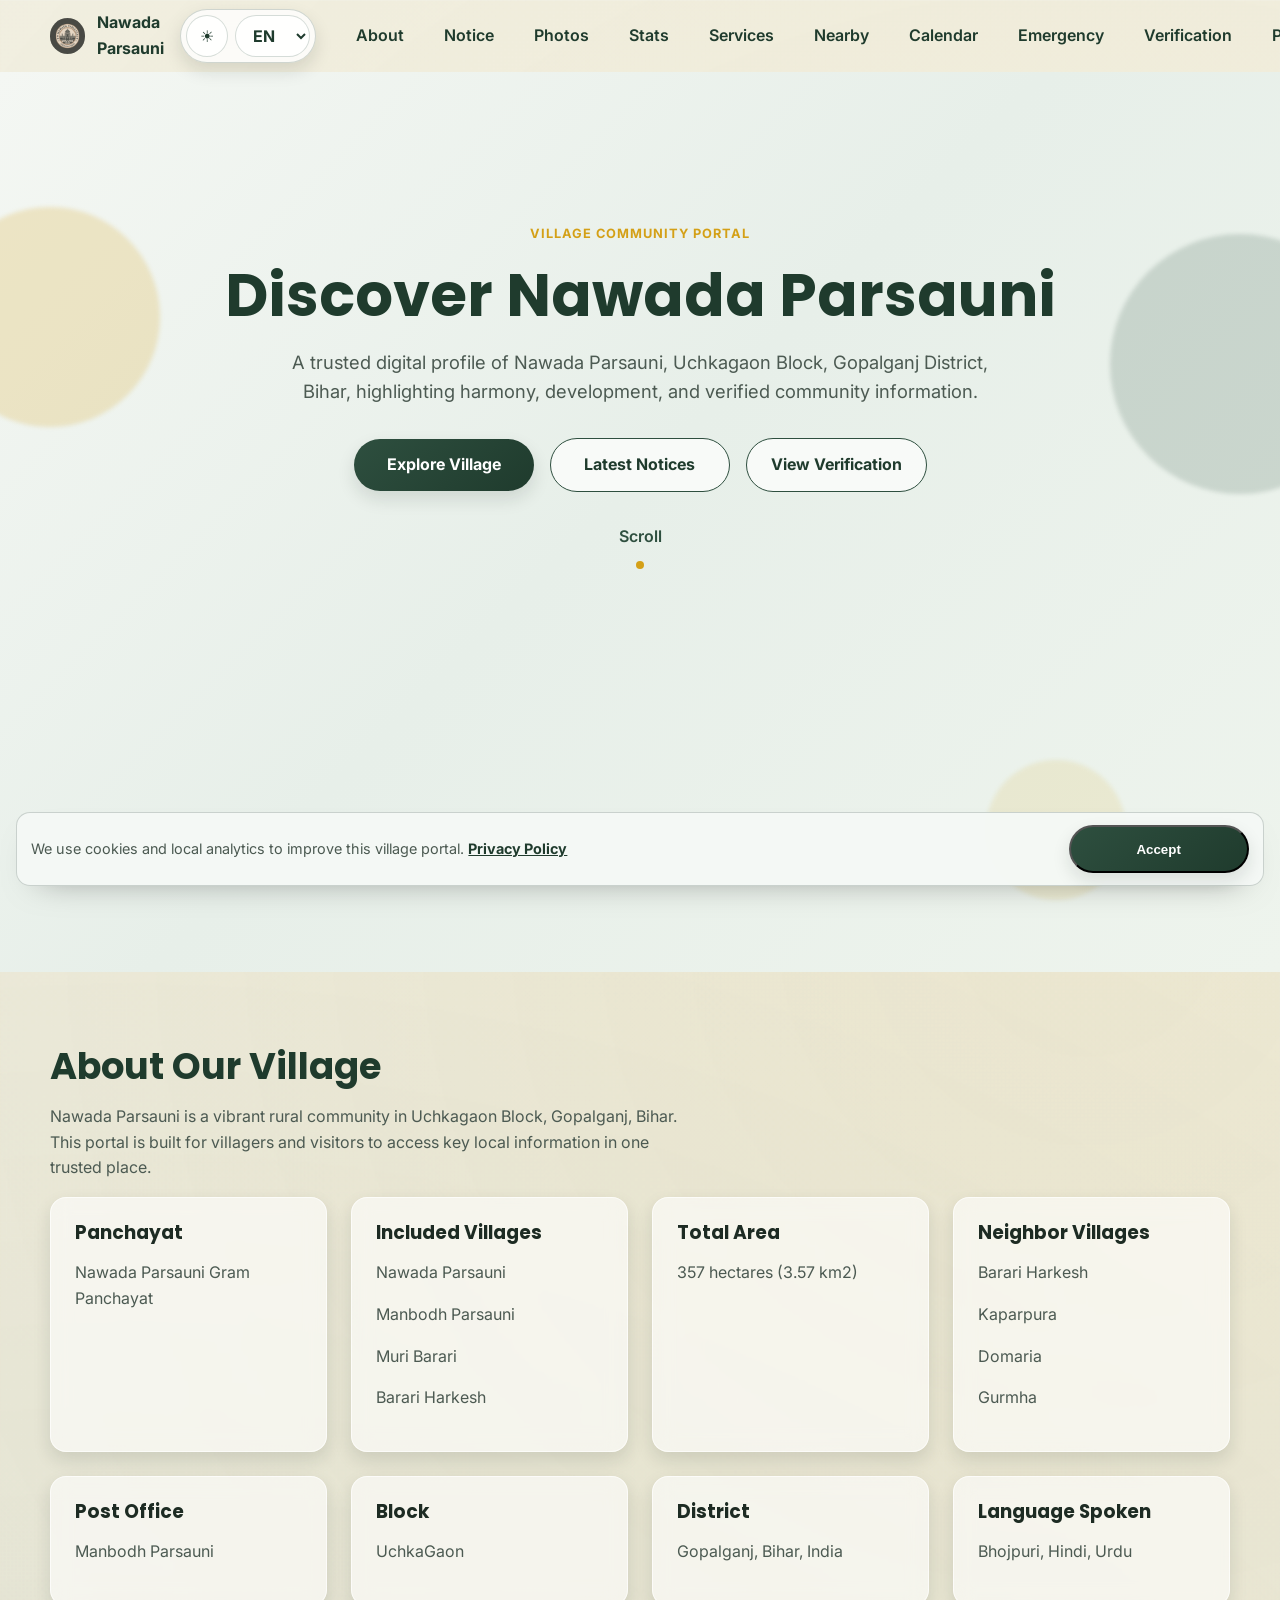
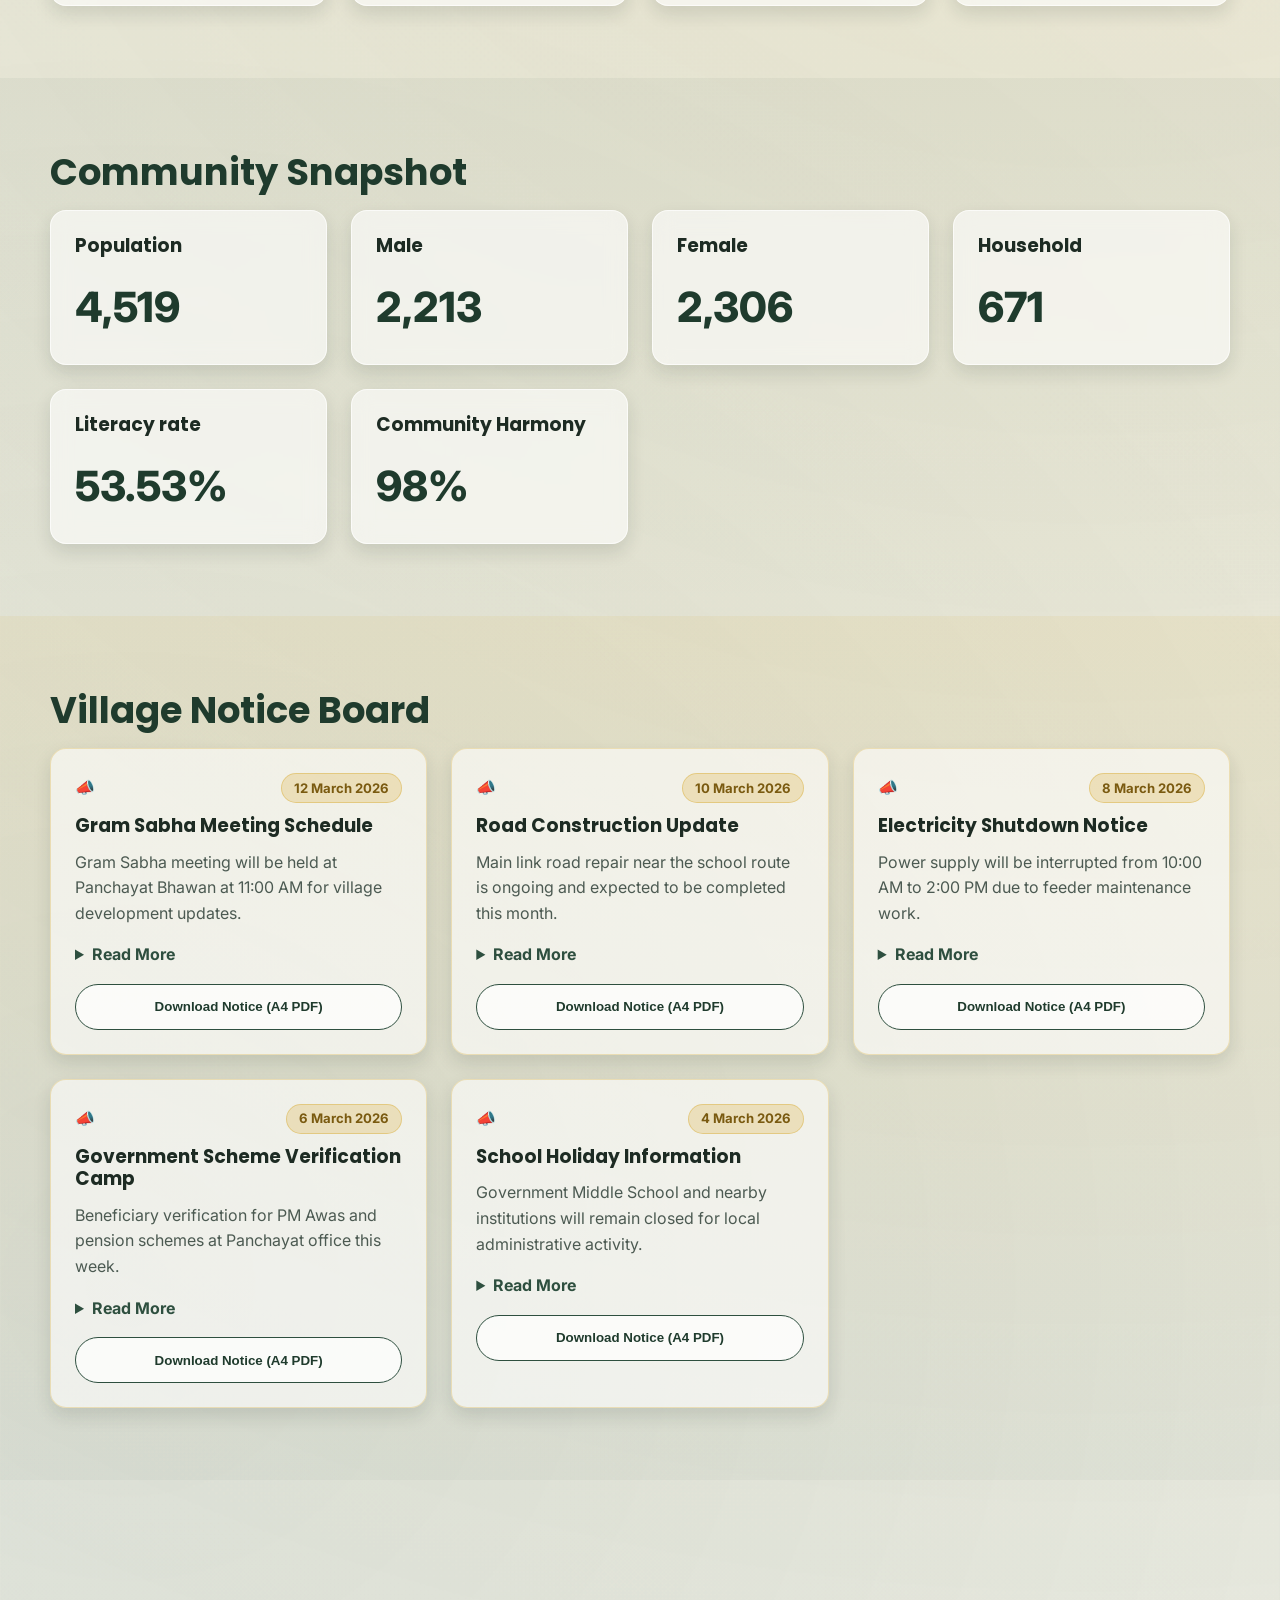
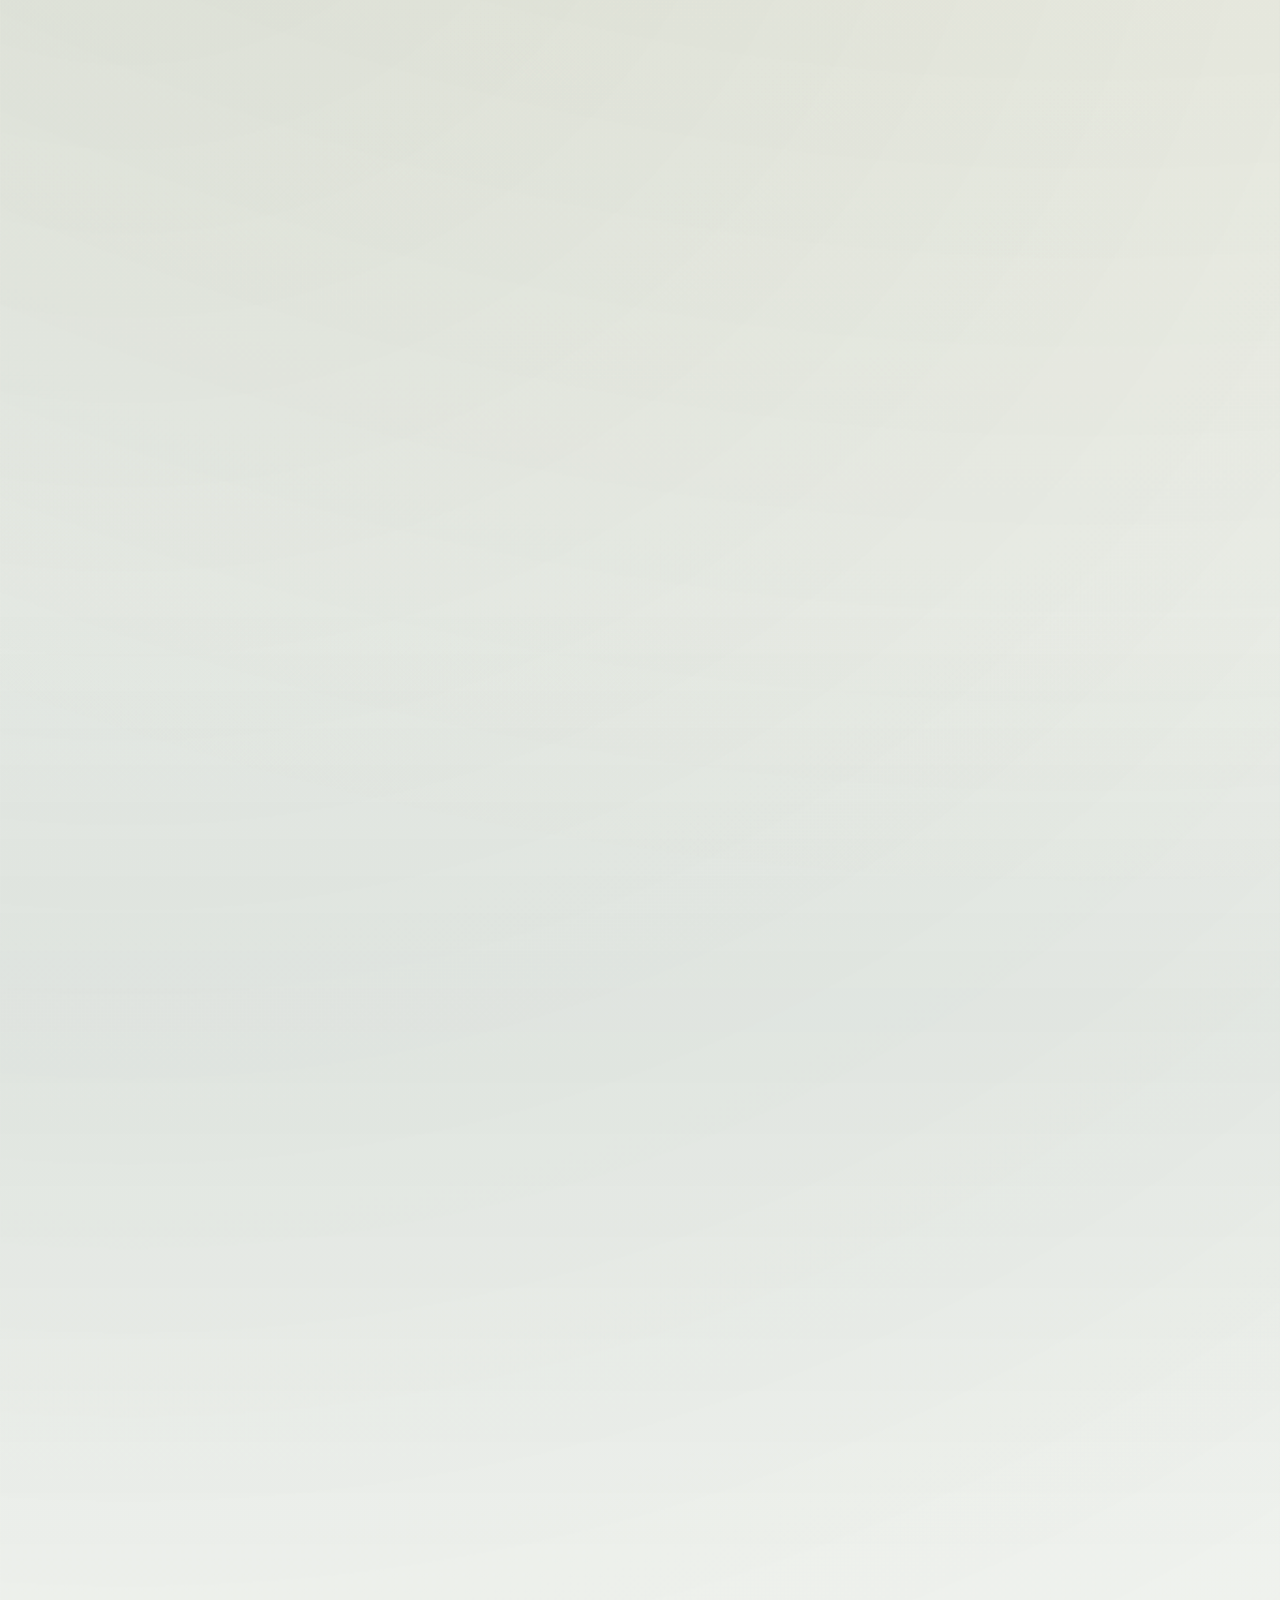
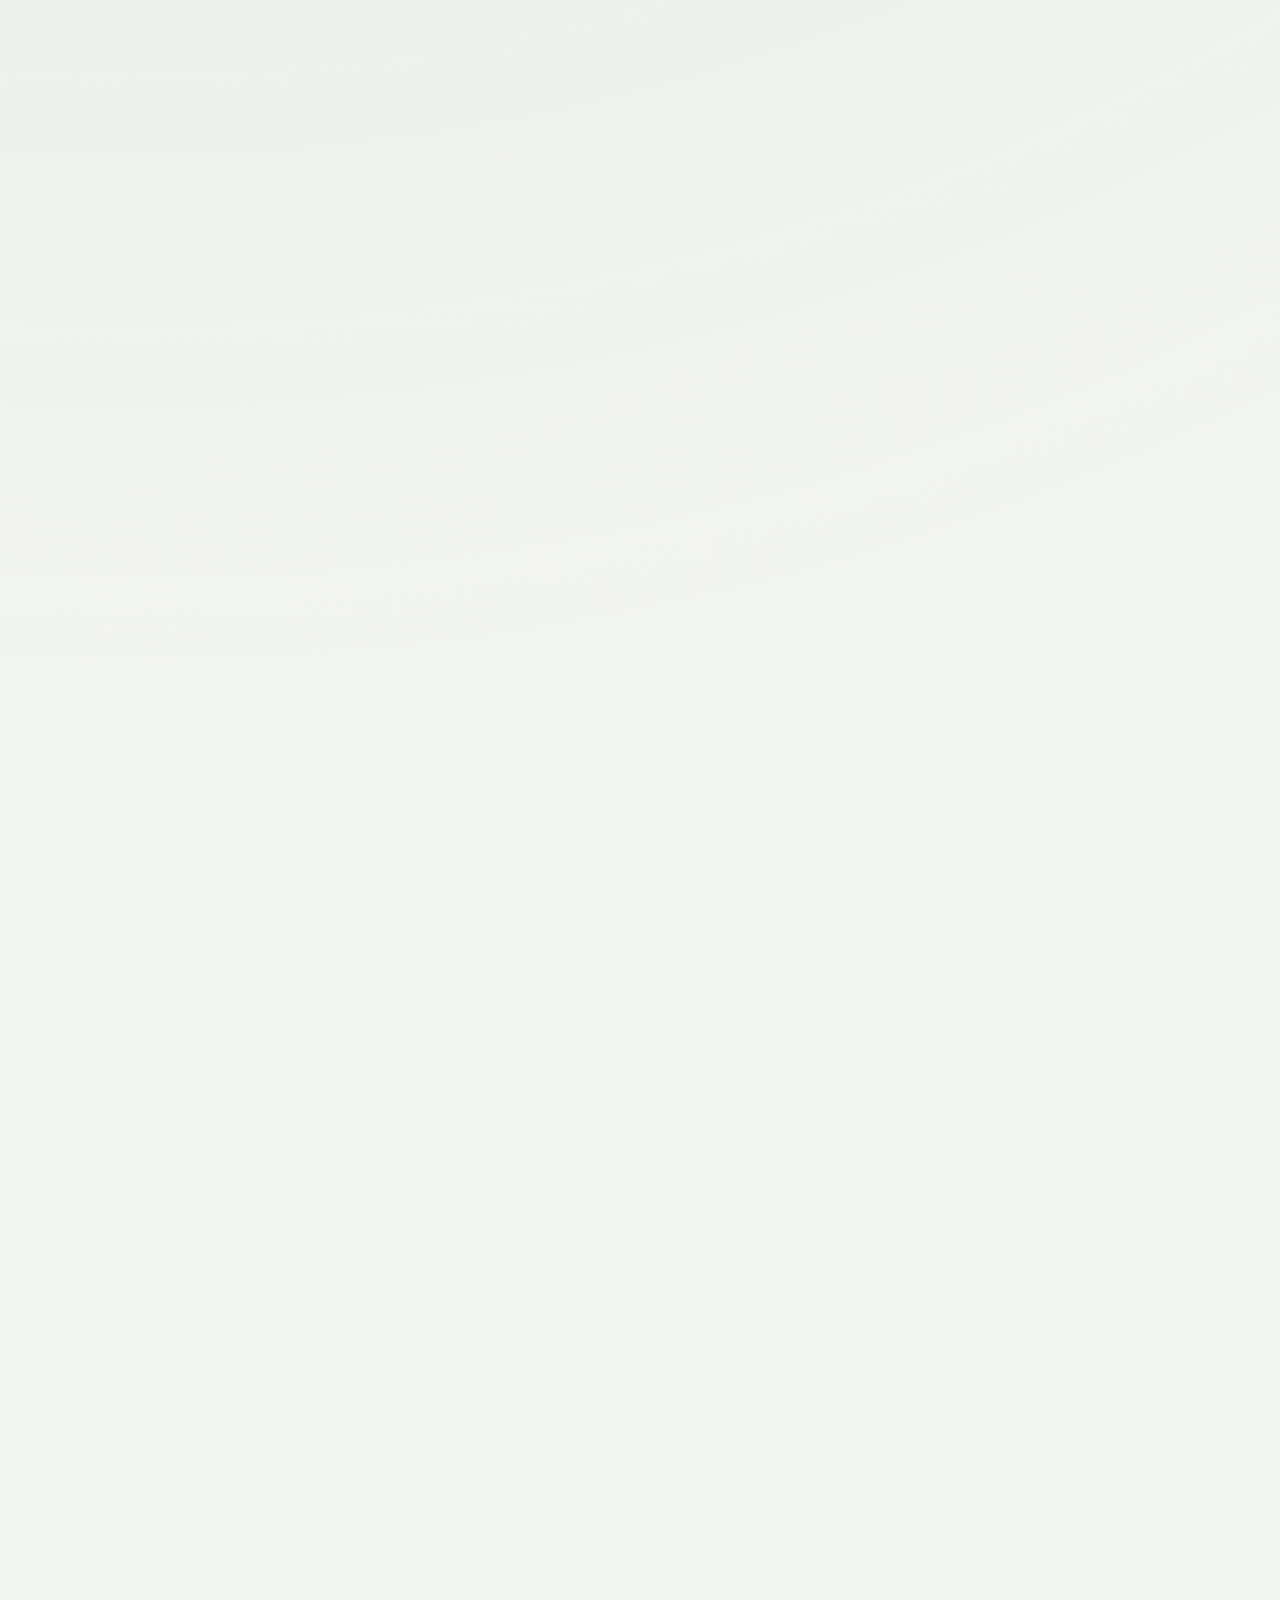
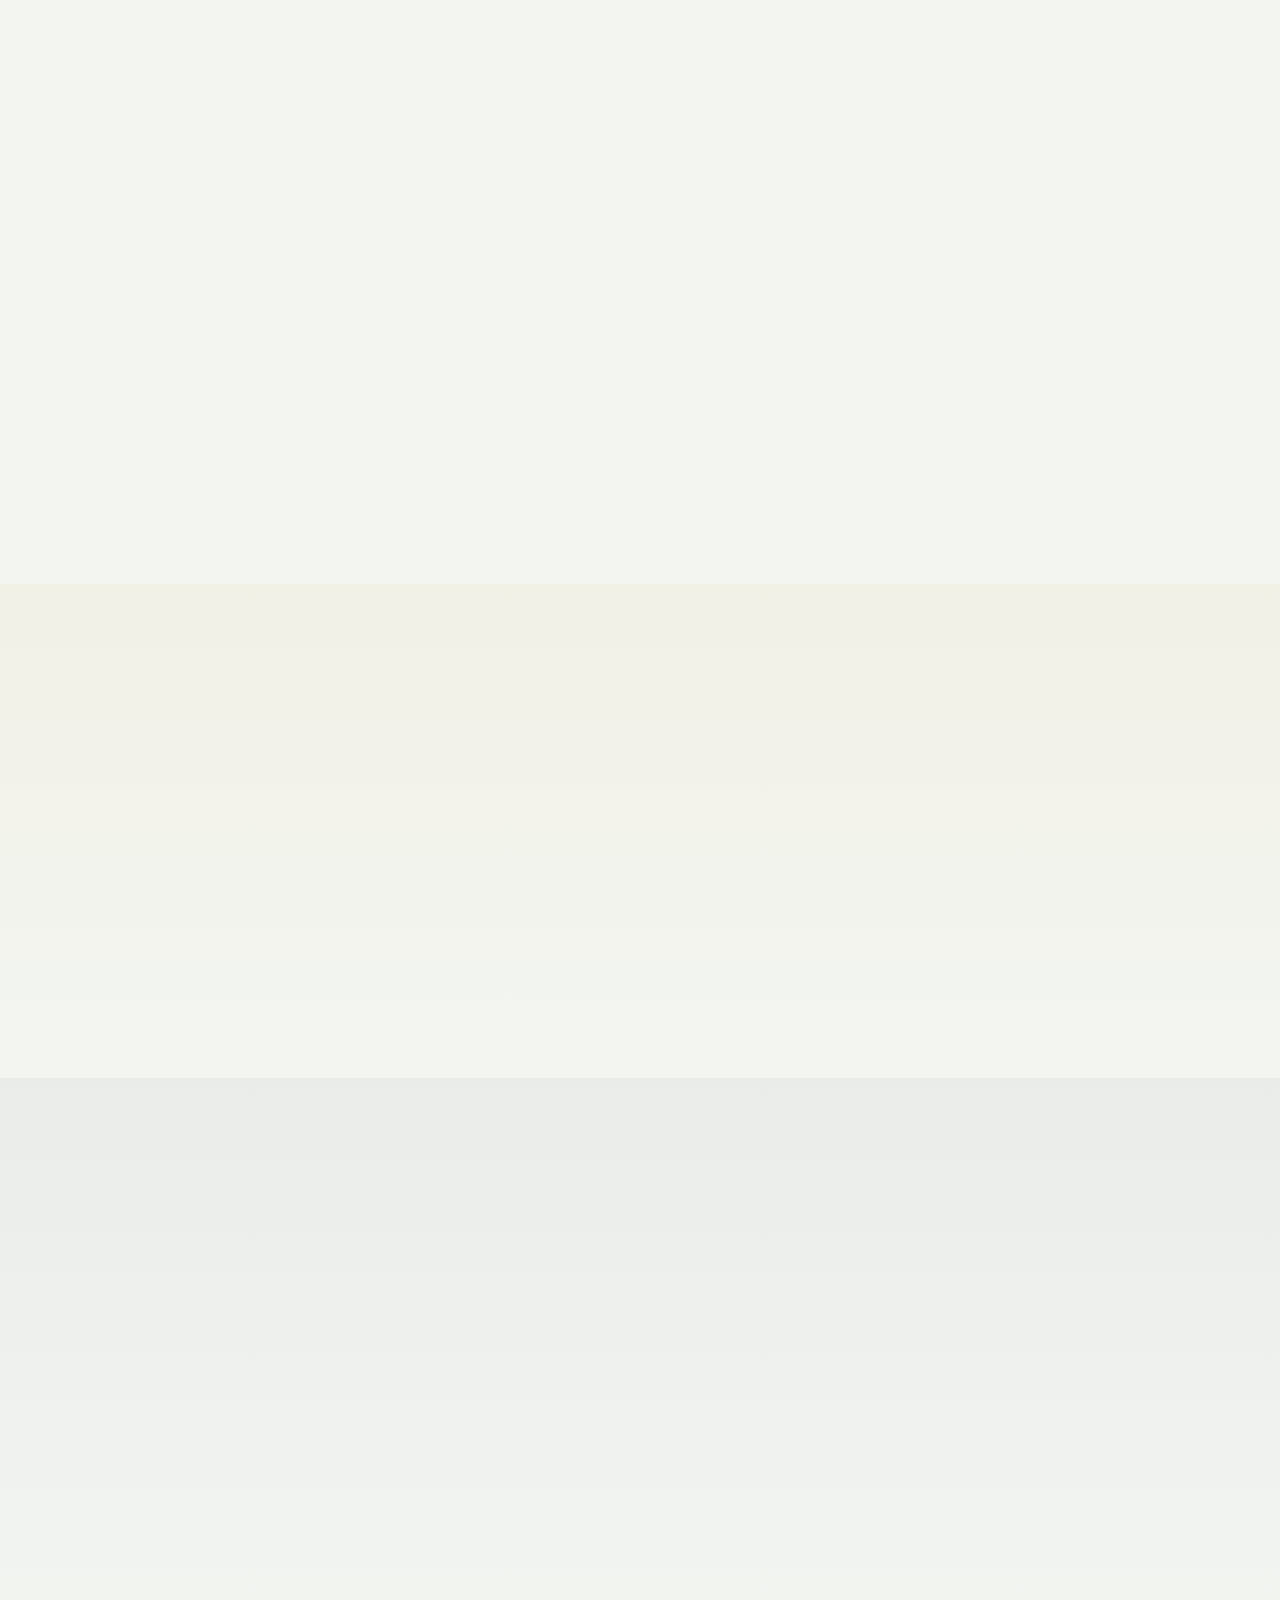
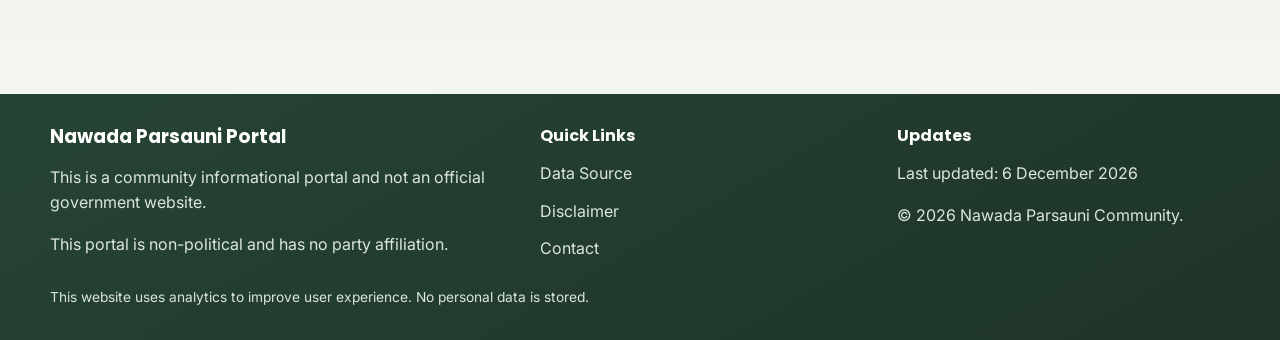
==== index.html @ 5341c187 "Updated wbsite UI and responsive design" ====
﻿<!DOCTYPE html><html lang="en"><head><meta charset="UTF-8"><meta name="viewport" content="width=device-width,initial-scale=1"><meta name="description" content="Community informational portal for Nawada Parsauni, UchkaGaon Block, Gopalganj, Bihar."><meta name="keywords" content="Nawada Parsauni village, Gram Panchayat Nawada Parsauni, UchkaGaon Gopalganj village, Bihar village portal"><meta name="author" content="Nawada Parsauni Community Portal"><meta name="theme-color" content="#1f3b2d"><meta property="og:type" content="website"><meta property="og:title" content="Nawada Parsauni Community Portal"><meta property="og:description" content="Community informational portal for Nawada Parsauni, UchkaGaon Block, Gopalganj, Bihar."><meta property="og:url" content="https://nawada-parsauni.vercel.app/index.html"><title>Nawada Parsauni Community Portal</title><link rel="manifest" href="manifest.json"><link rel="icon" type="image/png" sizes="192x192" href="icons/icon-192.png"><link rel="apple-touch-icon" href="icons/icon-192.png"><link rel="preload" as="image" href="icons/icon-192.png" fetchpriority="high"><link rel="preconnect" href="https://fonts.googleapis.com"><link rel="preconnect" href="https://fonts.gstatic.com" crossorigin><link href="https://fonts.googleapis.com/css2?family=Inter:wght@400;600;700&family=Poppins:wght@600;700&display=swap" rel="stylesheet"><link rel="stylesheet" href="style.min.css"><script type="application/ld+json">{
      "@context": "https://schema.org",
      "@type": "WebSite",
      "name": "Nawada Parsauni Community Portal",
      "url": "https://nawada-parsauni.vercel.app/"
    }</script><script type="application/ld+json">{
      "@context": "https://schema.org",
      "@type": "Organization",
      "name": "Nawada Parsauni Community Portal",
      "url": "https://nawada-parsauni.vercel.app/",
      "address": {
        "@type": "PostalAddress",
        "addressLocality": "Nawada Parsauni",
        "addressRegion": "Bihar",
        "addressCountry": "IN"
      }
    }</script><script type="application/ld+json">{
      "@context": "https://schema.org",
      "@type": "LocalBusiness",
      "name": "Nawada Parsauni Community Information Center",
      "url": "https://nawada-parsauni.vercel.app/",
      "areaServed": "Nawada Parsauni, UchkaGaon Block, Gopalganj, Bihar",
      "address": {
        "@type": "PostalAddress",
        "addressLocality": "Nawada Parsauni",
        "addressRegion": "Bihar",
        "postalCode": "841440",
        "addressCountry": "IN"
      }
    }</script><script async src="https://www.googletagmanager.com/gtag/js?id=G-DKXYLMYQXK"></script><script defer="defer" src="analytics.js"></script></head><body><a class="skip-link" href="#main-content">Skip to content</a><header class="site-header" id="top"><nav class="navbar container" aria-label="Main navigation"><a class="brand" href="#top"><img class="brand-mark" src="icons/icon-192.png" alt="Nawada Parsauni logo" width="40" height="40" decoding="async"> <span class="brand-text">Nawada Parsauni</span> </a><button class="menu-toggle" id="menuToggle" aria-expanded="false" aria-controls="mobileMenu" aria-label="Open menu"><span></span><span></span><span></span></button><ul class="nav-links desktop-nav"><li><a href="#about">About</a></li><li><a href="#notice-board">Notice</a></li><li><a href="#gallery-events">Photos</a></li><li><a href="#stats">Stats</a></li><li><a href="#services">Services</a></li><li><a href="#nearby-locations">Nearby</a></li><li><a href="#village-calendar">Calendar</a></li><li><a href="#emergency">Emergency</a></li><li><a href="#verification">Verification</a></li><li><a href="education.html">Pages</a></li></ul></nav><div class="mobile-menu" id="mobileMenu" aria-hidden="true" inert><ul class="nav-links"><li><a href="#about">About</a></li><li><a href="#notice-board">Notice Board</a></li><li><a href="#nearby-locations">Nearby Locations</a></li><li><a href="education.html">Education</a></li><li><a href="shops.html">Shops</a></li><li><a href="religious.html">Religious</a></li><li><a href="medical.html">Medical</a></li><li><a href="emergency.html">Emergency Page</a></li><li><a href="gallery.html">Gallery</a></li><li><a href="contact.html">Contact</a></li><li><a href="#verification">Verification</a></li></ul></div></header><main id="main-content"><section class="hero"><div class="hero-bg-shape shape-1" aria-hidden="true"></div><div class="hero-bg-shape shape-2" aria-hidden="true"></div><div class="hero-bg-shape shape-3" aria-hidden="true"></div><div class="container hero-content"><p class="eyebrow">Village Community Portal</p><h1>Discover Nawada Parsauni</h1><p class="subtitle">A trusted digital profile of Nawada Parsauni, Uchkagaon Block, Gopalganj District, Bihar, highlighting harmony, development, and verified community information.</p><div class="hero-cta"><a class="btn btn-primary" href="#about">Explore Village</a> <a class="btn btn-outline" href="#notice-board">Latest Notices</a> <a class="btn btn-outline" href="#verification">View Verification</a></div><a class="scroll-indicator" href="contact.html" aria-label="Scroll down"><span>Scroll</span> <span class="dot"></span></a></div></section><section class="section reveal" id="about"><div class="container"><h2>About Our Village</h2><p class="section-intro">Nawada Parsauni is a vibrant rural community in Uchkagaon Block, Gopalganj, Bihar. This portal is built for villagers and visitors to access key local information in one trusted place.</p><div class="info-grid"><article class="glass-card"><h3>Panchayat</h3><p>Nawada Parsauni Gram Panchayat</p></article><article class="glass-card"><h3>Included Villages</h3><p>Nawada Parsauni</p><p>Manbodh Parsauni</p><p>Muri Barari</p><p>Barari Harkesh</p></article><article class="glass-card"><h3>Total Area</h3><p>357 hectares (3.57 km2)</p></article><article class="glass-card"><h3>Neighbor Villages</h3><p>Barari Harkesh</p><p>Kaparpura</p><p>Domaria</p><p>Gurmha</p></article><article class="glass-card"><h3>Post Office</h3><p>Manbodh Parsauni</p></article><article class="glass-card"><h3>Block</h3><p>UchkaGaon</p></article><article class="glass-card"><h3>District</h3><p>Gopalganj, Bihar, India</p></article><article class="glass-card"><h3>Language Spoken</h3><p>Bhojpuri, Hindi, Urdu</p></article></div></div></section><section class="section stats-section reveal" id="stats"><div class="container"><h2>Community Snapshot</h2><div class="stats-grid"><article class="stat-card glass-card"><h3>Population</h3><p class="counter" data-target="4519">0</p></article><article class="stat-card glass-card"><h3>Male</h3><p class="counter" data-target="2213">0</p></article><article class="stat-card glass-card"><h3>Female</h3><p class="counter" data-target="2306">0</p></article><article class="stat-card glass-card"><h3>Household</h3><p class="counter" data-target="671">0</p></article><article class="stat-card glass-card"><h3>Literacy rate</h3><p class="counter" data-target="53.53" data-unit="percent">0</p></article><article class="stat-card glass-card"><h3>Community Harmony</h3><p class="counter" data-target="98" data-unit="percent">0</p></article></div></div></section><section class="section notice-section reveal" id="notice-board"><div class="container"><h2>Village Notice Board</h2><div class="notice-grid"><article class="notice-card"><div class="notice-head"><span class="notice-icon" aria-hidden="true">&#128227;</span> <span class="notice-date">12 March 2026</span></div><h3>Gram Sabha Meeting Schedule</h3><p>Gram Sabha meeting will be held at Panchayat Bhawan at 11:00 AM for village development updates.</p><details><summary>Read More</summary><p>All ward members and residents are requested to attend with local issues and suggestions.</p></details><button class="btn btn-outline notice-download-btn" type="button">Download Notice (A4 PDF)</button></article><article class="notice-card"><div class="notice-head"><span class="notice-icon" aria-hidden="true">&#128227;</span> <span class="notice-date">10 March 2026</span></div><h3>Road Construction Update</h3><p>Main link road repair near the school route is ongoing and expected to be completed this month.</p><details><summary>Read More</summary><p>Please use alternate lanes from 9:00 AM to 4:00 PM during construction hours.</p></details><button class="btn btn-outline notice-download-btn" type="button">Download Notice (A4 PDF)</button></article><article class="notice-card"><div class="notice-head"><span class="notice-icon" aria-hidden="true">&#128227;</span> <span class="notice-date">8 March 2026</span></div><h3>Electricity Shutdown Notice</h3><p>Power supply will be interrupted from 10:00 AM to 2:00 PM due to feeder maintenance work.</p><details><summary>Read More</summary><p>Maintenance will improve evening voltage stability in Nawada Parsauni local lines.</p></details><button class="btn btn-outline notice-download-btn" type="button">Download Notice (A4 PDF)</button></article><article class="notice-card"><div class="notice-head"><span class="notice-icon" aria-hidden="true">&#128227;</span> <span class="notice-date">6 March 2026</span></div><h3>Government Scheme Verification Camp</h3><p>Beneficiary verification for PM Awas and pension schemes at Panchayat office this week.</p><details><summary>Read More</summary><p>Bring Aadhaar card, passbook, and registered mobile number for document confirmation.</p></details><button class="btn btn-outline notice-download-btn" type="button">Download Notice (A4 PDF)</button></article><article class="notice-card"><div class="notice-head"><span class="notice-icon" aria-hidden="true">&#128227;</span> <span class="notice-date">4 March 2026</span></div><h3>School Holiday Information</h3><p>Government Middle School and nearby institutions will remain closed for local administrative activity.</p><details><summary>Read More</summary><p>Regular classes will resume from the next working day as per school notice.</p></details><button class="btn btn-outline notice-download-btn" type="button">Download Notice (A4 PDF)</button></article></div></div></section><section class="section reveal" id="gallery-events"><div class="container"><div class="section-head"><div><h2>Gallery &amp; Events</h2><p class="section-intro">Explore moments and activities from Nawada Parsauni</p></div><div class="filter-group" role="tablist" aria-label="Gallery filters"><button class="filter-btn active" type="button" data-filter="all" role="tab" aria-selected="true">All</button> <button class="filter-btn" type="button" data-filter="events" role="tab" aria-selected="false">Events</button> <button class="filter-btn" type="button" data-filter="mosque" role="tab" aria-selected="false">Mosque</button> <button class="filter-btn" type="button" data-filter="school" role="tab" aria-selected="false">School</button> <button class="filter-btn" type="button" data-filter="festival" role="tab" aria-selected="false">Festivals</button> <button class="filter-btn" type="button" data-filter="development" role="tab" aria-selected="false">Development</button></div></div><div class="gallery-grid" id="galleryGrid"><figure class="gallery-item reveal" data-category="events"><img src="https://images.unsplash.com/photo-1469474968028-56623f02e42e?auto=format&fit=crop&w=1200&q=70" alt="Nawada Parsauni village community event" loading="lazy" decoding="async" width="1200" height="800"><figcaption><span>Community Gathering</span> <small>Village events</small></figcaption></figure><figure class="gallery-item reveal" data-category="mosque"><img src="https://images.unsplash.com/photo-1489515217757-5fd1be406fef?auto=format&fit=crop&w=1200&q=70" alt="Nawada Parsauni mosque and madrasa view" loading="lazy" decoding="async" width="1200" height="800"><figcaption><span>Mosque &amp; Madrasa</span> <small>Religious place</small></figcaption></figure><figure class="gallery-item reveal" data-category="school"><img src="https://images.unsplash.com/photo-1523580846011-d3a5bc25702b?auto=format&fit=crop&w=1200&q=70" alt="Nawada Parsauni school activity session" loading="lazy" decoding="async" width="1200" height="800"><figcaption><span>School Activities</span> <small>Learning moments</small></figcaption></figure><figure class="gallery-item reveal" data-category="festival"><img src="https://images.unsplash.com/photo-1500530855697-b586d89ba3ee?auto=format&fit=crop&w=1200&q=70" alt="Nawada Parsauni festival celebration" loading="lazy" decoding="async" width="1200" height="800"><figcaption><span>Festival Night</span> <small>Local celebrations</small></figcaption></figure><figure class="gallery-item reveal" data-category="development"><img src="https://images.unsplash.com/photo-1500534314209-a25ddb2bd429?auto=format&fit=crop&w=1200&q=70" alt="Nawada Parsauni development works" loading="lazy" decoding="async" width="1200" height="800"><figcaption><span>Development Works</span> <small>Infrastructure</small></figcaption></figure><figure class="gallery-item reveal" data-category="events"><img src="https://images.unsplash.com/photo-1492684223066-81342ee5ff30?auto=format&fit=crop&w=1200&q=70" alt="Nawada Parsauni village event evening" loading="lazy" decoding="async" width="1200" height="800"><figcaption><span>Evening Program</span> <small>Community moments</small></figcaption></figure><figure class="gallery-item reveal" data-category="school"><img src="https://images.unsplash.com/photo-1503676260728-1c00da094a0b?auto=format&fit=crop&w=1200&q=70" alt="Nawada Parsauni school classroom activity" loading="lazy" decoding="async" width="1200" height="800"><figcaption><span>Classroom Activity</span> <small>Student engagement</small></figcaption></figure><figure class="gallery-item reveal" data-category="festival"><img src="https://images.unsplash.com/photo-1504196606672-aef5c9cefc92?auto=format&fit=crop&w=1200&q=70" alt="Nawada Parsauni community festival gathering" loading="lazy" decoding="async" width="1200" height="800"><figcaption><span>Festival Gathering</span> <small>Village harmony</small></figcaption></figure></div></div></section><section class="section reveal" id="services"><div class="container"><h2>Core Services Directory</h2><p class="section-intro">Village: Nawada Parsauni | Block: UchkaGaon | District: Gopalganj | State: Bihar</p><div class="service-detail-grid service-overview-grid"><article class="glass-card service-detail-card searchable-card" data-name="Education Services" data-category="Education" data-keywords="school education students government private madrasa coaching"><img class="card-image" src="https://images.unsplash.com/photo-1588072432836-e10032774350?auto=format&fit=crop&w=900&q=60" alt="School campus" loading="lazy" decoding="async" width="1600" height="1000"><div class="card-content"><h3>Education</h3><p><span class="type-badge badge-govt">Government</span> <span class="type-badge badge-private">Private</span></p><p>Schools with foundational learning support and local enrollment access.</p><p><span class="meta-icon">&#128205;</span> Nawada Parsauni School Zone, UchkaGaon, Gopalganj, Bihar</p><p><span class="meta-icon">&#9742;</span> <a href="tel:+919912345601">+91 99123 45601</a></p><a class="btn btn-primary map-btn" href="https://www.google.com/maps/search/?api=1&query=Nawada+Parsauni+School+UchkaGaon+Gopalganj+Bihar" target="_blank" rel="noopener noreferrer">&#128506; View on Map</a> <a class="btn btn-outline map-btn" href="education.html">Open Education Page</a></div></article><article class="glass-card service-detail-card searchable-card" data-name="Religious Places" data-category="Religion" data-keywords="religious temple mosque masjid mandir harmony"><img class="card-image" src="image/jama masjid.webp" alt="Religious place" loading="lazy" decoding="async" width="1600" height="1000"><div class="card-content"><h3>Religious Places</h3><p><span class="type-badge badge-religious">Temple</span> <span class="type-badge badge-religious">Mosque</span></p><p>Community places representing shared faith, social harmony, and festivals.</p><p><span class="meta-icon">&#128205;</span> Religious Cluster, Nawada Parsauni, Gopalganj, Bihar</p><a class="btn btn-primary map-btn" href="https://www.google.com/maps/search/?api=1&query=Temple+Mosque+Nawada+Parsauni+Gopalganj+Bihar" target="_blank" rel="noopener noreferrer">&#128506; View on Map</a> <a class="btn btn-outline map-btn" href="religious.html">Open Religious Page</a></div></article><article class="glass-card service-detail-card searchable-card" data-name="Medical Services" data-category="Medical" data-keywords="medical clinic hospital doctor pharmacy health"><img class="card-image" src="https://images.unsplash.com/photo-1516549655169-df83a0774514?auto=format&fit=crop&w=900&q=60" alt="Health center" loading="lazy" decoding="async" width="1600" height="1000"><div class="card-content"><h3>Medical Services</h3><p><span class="type-badge badge-govt">Govt Health Center</span> <span class="type-badge badge-private">Clinic</span></p><p>Primary care, private clinic support, and medicine access for families.</p><p><span class="meta-icon">&#128205;</span> Health Service Corridor, Nawada Parsauni, Gopalganj, Bihar</p><p><span class="meta-icon">&#9742;</span> <a href="tel:108">108</a> Ambulance</p><a class="btn btn-primary map-btn" href="https://www.google.com/maps/search/?api=1&query=Health+Center+Nawada+Parsauni+Gopalganj+Bihar" target="_blank" rel="noopener noreferrer">&#128506; View on Map</a> <a class="btn btn-outline map-btn" href="medical.html">Open Medical Page</a></div></article><article class="glass-card service-detail-card searchable-card" data-name="Shops and Local Business" data-category="Shops" data-keywords="shop market kirana mobile repair hardware business"><img class="card-image" src="https://images.unsplash.com/photo-1542838132-92c53300491e?auto=format&fit=crop&w=900&q=60" alt="Local grocery store" loading="lazy" decoding="async" width="1600" height="1000"><div class="card-content"><h3>Shops & Local Business</h3><p><span class="type-badge badge-private">Grocery</span> <span class="type-badge badge-private">Hardware</span> <span class="type-badge badge-private">Mobile Repair</span></p><p>Daily essentials and local commerce supporting the village economy.</p><p><span class="meta-icon">&#128205;</span> Main Bazaar, Nawada Parsauni, UchkaGaon, Gopalganj, Bihar</p><p><span class="meta-icon">&#9742;</span> <a href="tel:+919955500881">+91 99555 00881</a></p><a class="btn btn-primary map-btn" href="https://www.google.com/maps/search/?api=1&query=Main+Bazaar+Nawada+Parsauni+Gopalganj+Bihar" target="_blank" rel="noopener noreferrer">&#128506; View on Map</a> <a class="btn btn-outline map-btn" href="shops.html">Open Shops Page</a></div></article><article class="glass-card service-detail-card searchable-card" data-name="Emergency Services" data-category="Emergency" data-keywords="emergency police ambulance fire helpline"><img class="card-image" src="https://images.unsplash.com/photo-1523966211575-eb4a01e7dd51?auto=format&fit=crop&w=900&q=60" alt="Emergency response light" loading="lazy" decoding="async" width="1600" height="1000"><div class="card-content"><h3>Emergency</h3><p><span class="type-badge badge-emergency">Police 112</span> <span class="type-badge badge-emergency">Ambulance 108</span> <span class="type-badge badge-emergency">Fire 101</span></p><p>Emergency and voter assistance support for immediate use.</p><p><span class="meta-icon">&#128205;</span> UchkaGaon Response Network, Gopalganj, Bihar</p><p><span class="meta-icon">&#9742;</span> <a href="tel:112">112</a> | <a href="tel:108">108</a> | <a href="tel:101">101</a> | <a href="tel:1950">1950</a></p><a class="btn btn-primary map-btn" href="https://www.google.com/maps/search/?api=1&query=UchkaGaon+Police+Station+Gopalganj+Bihar" target="_blank" rel="noopener noreferrer">&#128506; View on Map</a> <a class="btn btn-outline map-btn" href="emergency.html">Open Emergency Page</a></div></article></div></div></section><section class="section emergency reveal" id="emergency"><div class="container"><h2>Emergency Assistance</h2><div class="split-grid"><article class="glass-card searchable-card" data-name="Emergency Numbers" data-category="Emergency" data-keywords="police 112 ambulance 108 fire 101 emergency"><h3>Emergency Numbers</h3><ul class="clean-list"><li><strong>Police:</strong> 112</li><li><strong>Ambulance:</strong> 108</li><li><strong>Fire:</strong> 101</li></ul></article><article class="glass-card searchable-card" data-name="Election Assistance BLO" data-category="People" data-keywords="blo voter election assistance mukhiya panchayat"><h3>Need Election Assistance?</h3><p>Election-related support has been moved to the dedicated emergency page. Open it to view BLO details and voter helpline information.</p><a class="btn btn-outline" href="emergency.html">Open Emergency Page</a><p class="disclaimer-note">This section provides voter assistance information only. For official updates, refer to the Election Commission of India.</p></article></div></div></section><section class="section reveal" id="nearby-locations"><div class="container"><h2>Nearby Important Locations</h2><p class="section-intro">Key nearby institutions for public safety, healthcare, banking, and transport support for Nawada Parsauni residents.</p><div class="nearby-grid"><article class="glass-card nearby-card nearby-police"><span class="location-icon" aria-hidden="true">&#128737;</span><p><span class="type-badge location-badge badge-police">Police</span></p><h3>UchkaGaon Police Station</h3><p>Primary law and order support point for the block and nearby villages.</p><p><strong>Distance:</strong> Approx. 8 km from Nawada Parsauni</p><p><strong>Address:</strong> UchkaGaon Block, Gopalganj, Bihar</p><p><strong>Phone:</strong> <a href="tel:112">112</a></p><a class="btn btn-primary map-btn" href="https://maps.app.goo.gl/5VSV6y5fv3zF4pDs9" target="_blank" rel="noopener noreferrer">&#128506; View on Google Maps</a></article><article class="glass-card nearby-card nearby-hospital"><span class="location-icon" aria-hidden="true">&#127973;</span><p><span class="type-badge location-badge badge-hospital">Hospital</span></p><h3>Sadar Hospital, Gopalganj</h3><p>Major government referral hospital with emergency and general treatment facilities.</p><p><strong>Distance:</strong> Approx. 15 km from Nawada Parsauni</p><p><strong>Address:</strong> Hospital Road, Gopalganj, Bihar</p><p><strong>Phone:</strong> <a href="tel:108">108</a></p><a class="btn btn-primary map-btn" href="https://maps.app.goo.gl/9pMzehejzcAu9wQHA" target="_blank" rel="noopener noreferrer">&#128506; View on Google Maps</a></article><article class="glass-card nearby-card nearby-bank"><span class="location-icon" aria-hidden="true">&#127974;</span><p><span class="type-badge location-badge badge-bank">Bank</span></p><h3>State Bank of India, Thawe</h3><p>Nearest major bank branch for savings accounts, withdrawals, and government scheme transactions.</p><p><strong>Distance:</strong> Approx. 8 km from Nawada Parsauni</p><p><strong>Address:</strong> Rasool Market, Thawe, Gopalganj, Bihar</p><p><strong>Phone:</strong> <a href="tel:+916152220000">+91 6152 220000</a></p><a class="btn btn-primary map-btn" href="https://maps.app.goo.gl/eHBuEkBNmTpfsxtX6" target="_blank" rel="noopener noreferrer">&#128506; View on Google Maps</a></article><article class="glass-card nearby-card nearby-railway"><span class="location-icon" aria-hidden="true">&#128646;</span><p><span class="type-badge location-badge badge-railway">Railway</span></p><h3>Thawe Junction Railway Station</h3><p>Nearest key railway station for regional rail travel and inter-district connectivity.</p><p><strong>Distance:</strong> Approx. 8 km from Nawada Parsauni</p><p><strong>Address:</strong> Station Road, Thawe, Gopalganj, Bihar</p><p><strong>Phone:</strong> <a href="tel:139">139</a></p><a class="btn btn-primary map-btn" href="https://maps.app.goo.gl/eEzEpmE7ye6Bjutz6" target="_blank" rel="noopener noreferrer">&#128506; View on Google Maps</a></article></div></div></section><section class="section reveal village-calendar" id="village-calendar"><div class="container"><h2>Village Event Calendar</h2><p class="section-intro">Monthly public event list for community coordination. This section can be manually updated anytime.</p><p class="calendar-month">August 2026</p><div class="calendar-list"><article class="glass-card event-card"><div class="event-date-badge">05 Aug 2026</div><div class="event-content"><p><span class="type-badge event-badge event-gramsabha">Gram Sabha</span></p><h3>Gram Sabha Meeting</h3><p>Village development discussion and ward-level issue review with community participation.</p><p><strong>Location:</strong> Panchayat Bhawan, Nawada Parsauni</p></div></article><article class="glass-card event-card"><div class="event-date-badge">15 Aug 2026</div><div class="event-content"><p><span class="type-badge event-badge event-festival">Festival</span></p><h3>Independence Day Celebration</h3><p>Flag hoisting, cultural program, and village youth participation activities.</p><p><strong>Location:</strong> Government Middle School Grounds</p></div></article><article class="glass-card event-card"><div class="event-date-badge">20 Aug 2026</div><div class="event-content"><p><span class="type-badge event-badge event-school">School</span></p><h3>School Annual Function</h3><p>Student performances, awards, and parent-teacher community engagement.</p><p><strong>Location:</strong> Nawada Parsauni Govt Middle School</p></div></article><article class="glass-card event-card"><div class="event-date-badge">24 Aug 2026</div><div class="event-content"><p><span class="type-badge event-badge event-health">Health Camp</span></p><h3>Vaccination Camp</h3><p>Routine immunization and health awareness camp for children and senior citizens.</p><p><strong>Location:</strong> Anganwadi Center, Nawada Parsauni</p></div></article><article class="glass-card event-card"><div class="event-date-badge">29 Aug 2026</div><div class="event-content"><p><span class="type-badge event-badge event-festival">Festival</span></p><h3>Religious Festival Gathering</h3><p>Community prayer and peace-focused social gathering with local coordination support.</p><p><strong>Location:</strong> Community Religious Grounds</p></div></article></div></div></section><section class="section reveal" id="map"><div class="container"><h2>Village Location Map</h2><p class="section-intro">Find Nawada Parsauni, UchkaGaon Block, Gopalganj District, Bihar on the map.</p><article class="glass-card map-card"><button class="map-preview" type="button" data-map-src="https://www.google.com/maps?q=Nawada%20Parsauni%2C%20Gopalganj%2C%20Bihar&output=embed" aria-label="Load interactive map of Nawada Parsauni"><span class="map-preview-icon" aria-hidden="true">&#128506;</span> <span class="map-preview-title">Load Interactive Map</span> <span class="map-preview-subtitle">Tap to view Nawada Parsauni on Google Maps</span></button><noscript><iframe title="Map of Nawada Parsauni, Gopalganj, Bihar" class="map-frame" loading="lazy" referrerpolicy="no-referrer-when-downgrade" width="600" height="450" src="https://www.google.com/maps?q=Nawada%20Parsauni%2C%20Gopalganj%2C%20Bihar&output=embed"></iframe></noscript></article></div></section><section class="section verification reveal" id="verification"><div class="container"><h2>Panchayat Verification</h2><article class="verification-card glass-card searchable-card" data-name="Panchayat Verification Mukhiya Sarpanch" data-category="People" data-keywords="mukhiya sarpanch ward members panchayat verification"><p class="badge">Verified by Gram Panchayat</p><div class="verification-grid"><div><p><strong>Mukhiya Name:</strong> To be updated by Panchayat</p><p><strong>Village Identity:</strong> Nawada Parsauni, Post Manbodh Parsauni, Block Uchkagaon, District Gopalganj, Bihar</p></div><div class="seal-area"><div class="seal-card"><div class="seal-card-head"><span class="seal-title">Digital Signature</span> <span class="seal-subtitle">Issued by Gram Panchayat Office</span></div><div class="seal-body signature-body"><span class="signature-name">Digitally Signed</span> <span class="signature-meta">Nawada Parsauni Panchayat</span> <span class="signature-id">Signature ID: NP-2026-03</span></div></div><div class="seal-card"><div class="seal-card-head"><span class="seal-title">Panchayat Seal</span> <span class="seal-subtitle">Official Gram Panchayat Mark</span></div><div class="seal-body stamp-body"><span class="seal-stamp">NP</span> <span class="signature-meta">Gram Panchayat Nawada Parsauni</span></div></div><div class="seal-card qr-card"><div class="seal-card-head"><span class="seal-title">QR Verification</span> <span class="seal-subtitle">Scan or click to verify</span></div><a class="qr-link" href="QR%20N.P.pdf" target="_blank" rel="noopener noreferrer" aria-label="Open verification PDF in a new tab"><img class="qr-image" src="image/QR.webp" alt="Verification QR code" width="140" height="140" loading="lazy" decoding="async"></a><p class="qr-caption">Verified document link</p></div></div></div></article></div></section><section class="section reveal" id="ads"><div class="container"><h2>Village Community Ads</h2><p class="section-intro">Promote your school, shop, coaching center, service, or community announcement here.</p><article class="glass-card map-card ad-showcase-card"><div class="ad-showcase-media"><img class="ad-showcase-image" src="image/ads.webp" width="700" height="500" alt="Promotional ad banner" loading="lazy" decoding="async"></div><div class="ad-showcase-content"><p class="ad-showcase-label">Promotion Space</p><h3>Show your message to the Nawada Parsauni community</h3><p>This space can be used for school admissions, local shop offers, coaching updates, health camp notices, seasonal sales, and community announcements.</p><p>Send your banner image, title, and short details to publish your promotion here.</p><a class="ad-showcase-email" href="mailto:infonawadaparsauni@gmail.com">infonawadaparsauni@gmail.com</a></div></article></div></section><section class="section reveal feedback-section" id="feedback"><div class="container"><div class="feedback-card"><div class="feedback-icon" aria-hidden="true">&#11088;</div><div class="feedback-content"><h2>Feedback &amp; Suggestions</h2><p>We value your opinion</p></div><div class="star-row" role="group" aria-label="Rate this village portal"><button class="star-btn" type="button" data-value="1" aria-label="1 star">&#9733;</button> <button class="star-btn" type="button" data-value="2" aria-label="2 stars">&#9733;</button> <button class="star-btn" type="button" data-value="3" aria-label="3 stars">&#9733;</button> <button class="star-btn" type="button" data-value="4" aria-label="4 stars">&#9733;</button> <button class="star-btn" type="button" data-value="5" aria-label="5 stars">&#9733;</button></div><p class="rating-thanks" id="ratingThanks" role="status" aria-live="polite"></p></div></div></section><section class="section reveal testimonials-section" id="testimonials"><div class="container"><div class="section-head center"><div><h2>What People Say</h2><p class="section-intro">Voices of residents from Nawada Parsauni</p></div></div><div class="testimonials-grid"><article class="testimonial-card"><div class="testimonial-head"><div class="testimonial-avatar" aria-hidden="true">&#128100;</div><div><h3>Ramesh Kumar</h3><div class="testimonial-rating" aria-hidden="true">&#9733;&#9733;&#9733;&#9733;&#9733;</div></div></div><p>"This portal makes it easy to find official updates and local services in one place."</p></article><article class="testimonial-card"><div class="testimonial-head"><div class="testimonial-avatar" aria-hidden="true">&#128100;</div><div><h3>Shabnam Bano</h3><div class="testimonial-rating" aria-hidden="true">&#9733;&#9733;&#9733;&#9733;&#9734;</div></div></div><p>"The notices and contact information are clear. It saves time for families in the village."</p></article><article class="testimonial-card"><div class="testimonial-head"><div class="testimonial-avatar" aria-hidden="true">&#128100;</div><div><h3>Ajit Singh</h3><div class="testimonial-rating" aria-hidden="true">&#9733;&#9733;&#9733;&#9733;&#9733;</div></div></div><p>"A trustworthy place for verified information. The layout is clean and easy to read."</p></article><article class="testimonial-card"><div class="testimonial-head"><div class="testimonial-avatar" aria-hidden="true">&#128100;</div><div><h3>Pooja Devi</h3><div class="testimonial-rating" aria-hidden="true">&#9733;&#9733;&#9733;&#9733;&#9733;</div></div></div><p>"I like the quick services and the community updates. It feels official and helpful."</p></article></div></div></section><section class="section reveal quick-contact" id="quick-contact"><div class="container"><div class="section-head center"><div><h2>Contact Nawada Parsauni</h2><p class="section-intro">Get in touch for any request or information</p></div></div><div class="contact-grid"><article class="contact-card"><div class="contact-icon" aria-hidden="true">&#9993;</div><h3>Email</h3><a href="mailto:infonawadaparsauni@gmail.com" class="contact-link">infonawadaparsauni@gmail.com</a><p class="contact-meta">For requests &amp; updates</p></article><article class="contact-card"><div class="contact-icon" aria-hidden="true">&#128205;</div><h3>Location</h3><p class="contact-link">Nawada Parsauni, Bihar</p><p class="contact-meta">UchkaGaon Block</p></article></div><div class="contact-cta"><a class="btn btn-primary" href="contact.html">Submit Request</a></div></div></section></main><footer class="site-footer"><div class="container footer-grid"><div><h3>Nawada Parsauni Portal</h3><p>This is a community informational portal and not an official government website.</p><p>This portal is non-political and has no party affiliation.</p></div><div><h4>Quick Links</h4><ul class="clean-list"><li><a href="datasource.html">Data Source</a></li><li><a href="disclaimer.html">Disclaimer</a></li><li><a href="contact.html">Contact</a></li></ul></div><div><h4>Updates</h4><p>Last updated: <span id="lastUpdated">March 2, 2026</span></p><p>&copy; <span id="year"></span> Nawada Parsauni Community.</p></div></div><p class="analytics-note container">This website uses analytics to improve user experience. No personal data is stored.</p></footer><script src="script.min.js" defer="defer"></script><div class="rating-modal" id="ratingModal" aria-hidden="true"><div class="rating-modal-card" role="dialog" aria-modal="true" aria-label="Select rating"><button class="rating-close" type="button" aria-label="Close rating">&times;</button><h3>Choose Your Rating</h3><div class="rating-stars" role="group" aria-label="Select rating"><button class="rating-star" type="button" data-value="1" aria-label="1 star">&#9733;</button> <button class="rating-star" type="button" data-value="2" aria-label="2 stars">&#9733;</button> <button class="rating-star" type="button" data-value="3" aria-label="3 stars">&#9733;</button> <button class="rating-star" type="button" data-value="4" aria-label="4 stars">&#9733;</button> <button class="rating-star" type="button" data-value="5" aria-label="5 stars">&#9733;</button></div><button class="btn btn-primary rating-submit" type="button" id="ratingSubmitBtn" disabled="disabled">Submit</button></div></div><div class="lightbox" id="galleryLightbox" aria-hidden="true"><button class="lightbox-close" type="button" aria-label="Close gallery preview">&times;</button><div class="lightbox-content" role="dialog" aria-modal="true" aria-label="Gallery preview"><img id="lightboxImage" alt=""><p id="lightboxCaption"></p></div></div></body></html>
---- style.min.css ----
@keyframes float{0%,to{transform:translateY(0)}50%{transform:translateY(-14px)}}@keyframes bounce{0%,to{transform:translateY(0);opacity:.8}50%{transform:translateY(6px);opacity:1}}@keyframes icon-pulse{0%,to{transform:translateY(0);opacity:1}50%{transform:translateY(-2px);opacity:.8}}@keyframes notice-fade-up{0%{opacity:0;transform:translateY(18px)}to{opacity:1;transform:translateY(0)}}@keyframes reveal-up{0%{opacity:0;transform:translateY(18px)}to{opacity:1;transform:translateY(0)}}:root{--primary:#2e4f3f;--primary-dark:#1f3b2d;--accent:#d4a017;--bg:#f3f5f1;--surface:rgba(255, 255, 255, 0.6);--text:#1d2b23;--text-soft:#4c5a52;--border:rgba(46, 79, 63, 0.2);--shadow:0 8px 18px rgba(19, 30, 24, 0.12);--radius-lg:24px;--radius-md:16px;--space-1:0.5rem;--space-2:0.75rem;--space-3:1rem;--space-4:1.5rem;--space-5:2rem;--space-6:3rem;--transition:280ms ease;--ui-control-bg:rgba(255, 255, 255, 0.78);--ui-control-border:rgba(46, 79, 63, 0.22)}*,::after,::before{box-sizing:border-box}html{scroll-behavior:smooth}body{margin:0;font-family:"Inter",sans-serif;font-size:16px;line-height:1.6;color:var(--text);background:radial-gradient(circle at 85% 8%,rgba(212,160,23,.14),transparent 30%),radial-gradient(circle at 10% 25%,rgba(46,79,63,.12),transparent 30%),var(--bg);transition:background-color 420ms ease,color 420ms ease;padding-bottom:78px}html[lang=hi] body{font-family:"Noto Sans Devanagari","Inter",sans-serif}html[lang=ur] body{line-height:1.9}html[lang=ur] body,html[lang=ur] h1,html[lang=ur] h2,html[lang=ur] h3,html[lang=ur] h4{font-family:"Noto Nastaliq Urdu","Inter",sans-serif}html[dir=rtl] .contact-layout,html[dir=rtl] .footer-grid,html[dir=rtl] .hero-cta,html[dir=rtl] .nav-links,html[dir=rtl] .navbar,html[dir=rtl] .service-detail-grid,html[dir=rtl] .services-grid{direction:rtl}html[dir=rtl] .nav-links{padding-right:0}html[dir=rtl] .clean-list,html[dir=rtl] .detail-list{padding-right:1.2rem;padding-left:0}h1,h2,h3,h4,p{margin:0 0 var(--space-3)}h1,h2,h3,h4{font-family:"Poppins",sans-serif;line-height:1.2}p{color:var(--text-soft)}a{color:inherit}.container{width:min(1180px,calc(100% - 2rem));margin-inline:auto}.skip-link{position:absolute;left:-9999px;top:0;background:#fff;color:#000;padding:.75rem 1rem;z-index:1000}.skip-link:focus{left:.5rem;top:.5rem}.site-header{position:sticky;top:0;z-index:200;transition:background-color var(--transition),box-shadow var(--transition),border-color var(--transition)}.site-header.scrolled{background:rgba(243,245,241,.88);border-bottom:1px solid var(--border);box-shadow:0 8px 20px rgba(20,35,27,.08);backdrop-filter:blur(10px)}.brand,.navbar{align-items:center}.navbar{min-height:72px;display:flex;justify-content:space-between;gap:var(--space-3)}.brand{display:inline-flex;gap:var(--space-2);text-decoration:none;font-weight:700}.brand-mark{width:2.2rem;height:2.2rem;border-radius:50%;display:block;object-fit:cover}.brand-text{color:var(--primary-dark)}.menu-toggle{width:48px;height:48px;border:1px solid var(--border);border-radius:12px;background:rgba(255,255,255,.75);display:grid;gap:5px;place-content:center;cursor:pointer}.menu-toggle span{width:18px;height:2px;background:var(--primary-dark)}.desktop-nav{display:none}.ui-controls{margin-left:auto;display:inline-flex;align-items:center;gap:.45rem}.glass-control{padding:.3rem;border-radius:999px;border:1px solid var(--ui-control-border);background:var(--ui-control-bg);box-shadow:0 8px 18px rgba(15,26,20,.12);backdrop-filter:blur(10px)}.theme-toggle{width:42px;height:42px;border:1px solid var(--border);border-radius:999px;background:rgba(255,255,255,.85);color:var(--primary-dark);display:grid;place-items:center;cursor:pointer;transition:transform 320ms ease,background-color 320ms ease,color 320ms ease,border-color 320ms ease}.theme-toggle:focus-visible,.theme-toggle:hover{transform:translateY(-1px)}.theme-icon{display:inline-block;font-size:1rem;transition:transform 380ms ease}.theme-toggle.dark .theme-icon{transform:rotate(200deg) scale(1.04)}.install-btn,.language-toggle{min-height:42px;border-radius:999px;font:inherit;font-weight:700;padding:.4rem .8rem;cursor:pointer}.language-toggle{border:1px solid var(--border);background:rgba(255,255,255,.88);color:var(--primary-dark)}.install-btn{border:1px solid rgba(31,59,45,.24);background:#1f3b2d;color:#fff;font-size:.8rem;transition:transform 240ms ease,box-shadow 240ms ease}.install-btn:focus-visible,.install-btn:hover{transform:translateY(-1px);box-shadow:0 10px 20px -12px rgba(31,59,45,.7)}[data-i18n],[data-key]{transition:opacity 220ms ease,filter 220ms ease}body.lang-switching [data-i18n],body.lang-switching [data-key]{opacity:.14;filter:blur(.25px)}.mobile-menu{position:fixed;top:72px;right:0;width:min(84vw,360px);max-height:calc(100vh - 72px);overflow-y:auto;transform:translateX(110%);opacity:0;pointer-events:none;background:rgba(243,245,241,.95);border-left:1px solid var(--border);border-bottom-left-radius:16px;backdrop-filter:blur(12px);transition:transform var(--transition),opacity var(--transition);box-shadow:-12px 18px 34px rgba(20,35,27,.14)}.mobile-menu.open{transform:translateX(0);opacity:1;pointer-events:auto}.nav-links{list-style:none;margin:0;padding:0}.sub-nav{display:flex;gap:.4rem;flex-wrap:wrap}.sub-nav a{display:inline-flex;align-items:center;min-height:40px;padding:.25rem .6rem;text-decoration:none;border-radius:10px;color:var(--primary-dark);font-weight:600}.sub-nav a:focus-visible,.sub-nav a:hover{background:rgba(46,79,63,.12)}.mobile-menu .nav-links{padding:var(--space-2) var(--space-4) var(--space-4)}.hero h1,.mobile-menu a{color:var(--primary-dark)}.mobile-menu a{display:block;min-height:48px;padding:.85rem 0;text-decoration:none;border-bottom:1px solid rgba(46,79,63,.08);font-weight:600}.hero{position:relative;min-height:100vh;padding:6.5rem 0 3rem;overflow:hidden;background:linear-gradient(135deg,#f4f7f3 0,#e7efe9 48%,#eef4ed 100%)}.hero-bg-shape{position:absolute;border-radius:50%;filter:blur(2px);animation:float 11s ease-in-out infinite}.shape-1{width:220px;height:220px;background:rgba(212,160,23,.2);top:15%;left:-60px}.shape-2{width:260px;height:260px;background:rgba(46,79,63,.17);right:-90px;top:18%;animation-delay:1s}.shape-3{width:140px;height:140px;background:rgba(212,160,23,.12);right:12%;bottom:8%;animation-delay:2s}.hero-content{position:relative;z-index:1;text-align:center}.eyebrow{margin-top:var(--space-6);color:var(--accent);font-weight:700;text-transform:uppercase;letter-spacing:.08em;font-size:.8rem}.hero h1{margin-top:var(--space-3);font-size:clamp(2rem,9vw,3.7rem)}.subtitle{max-width:58ch;margin-inline:auto;font-size:clamp(1rem,3.2vw,1.15rem)}.btn,.hero-cta{align-items:center}.hero-cta{display:flex;flex-direction:column;gap:var(--space-3);margin:var(--space-5)0}.btn{min-height:48px;min-width:180px;border-radius:999px;padding:.8rem 1.5rem;display:inline-flex;justify-content:center;text-decoration:none;font-weight:700;transition:transform var(--transition),box-shadow var(--transition),background-color var(--transition)}.btn:focus-visible,.btn:hover{transform:translateY(-2px)}.btn-primary{color:#fff;background:linear-gradient(140deg,var(--primary),var(--primary-dark));box-shadow:var(--shadow)}.btn-outline{color:var(--primary-dark);border:1px solid var(--primary);background:rgba(255,255,255,.7)}.scroll-indicator{display:inline-flex;flex-direction:column;align-items:center;text-decoration:none;font-weight:600;color:var(--primary)}.dot{width:8px;height:8px;border-radius:50%;background:var(--accent);margin-top:var(--space-2);animation:bounce 1.1s ease-in-out infinite}.section{padding:clamp(2.4rem,6vw,4.5rem)0;content-visibility:auto;contain-intrinsic-size:1px 800px}.search-section{padding-top:var(--space-4)}.search-panel{background:rgba(255,255,255,.7);border:1px solid rgba(46,79,63,.15);border-radius:var(--radius-md);padding:var(--space-4);box-shadow:var(--shadow);backdrop-filter:blur(10px)}.search-label{display:inline-block;margin-bottom:var(--space-2);color:var(--primary-dark);font-weight:700}.search-input-wrap{position:relative}.search-icon{position:absolute;left:.9rem;top:50%;transform:translateY(-50%);opacity:.7}.search-input{width:100%;min-height:52px;padding:.75rem 1rem .75rem 2.5rem;border-radius:999px;border:1px solid rgba(46,79,63,.25);background:rgba(255,255,255,.9);color:var(--text);font:inherit;outline:0;transition:border-color var(--transition),box-shadow var(--transition),background-color var(--transition)}.search-input:focus{border-color:var(--primary);box-shadow:0 0 0 4px rgba(46,79,63,.14);background:#fff}.search-meta,.search-result-count{margin-top:var(--space-2);margin-bottom:0;font-size:.92rem}.search-result-count{font-size:.88rem;font-weight:700;color:var(--primary)}.search-index-grid{margin-top:var(--space-3);display:grid;gap:.7rem}.search-index-card{padding:.85rem .95rem;border-radius:12px;border:1px solid rgba(46,79,63,.18);background:rgba(255,255,255,.78);transition:transform var(--transition),box-shadow var(--transition),border-color var(--transition)}.search-index-card h3{margin-bottom:.25rem;font-size:1rem}.search-index-card p{margin-bottom:0;font-size:.9rem}.search-index-card:hover{transform:translateY(-2px);border-color:rgba(46,79,63,.3);box-shadow:0 10px 20px rgba(20,35,27,.1)}.search-no-results{display:none;margin-top:var(--space-2);color:#a22929;font-weight:700}.search-no-results.visible{display:block}.searchable-card.search-hidden{display:none!important}.notice-section{background:linear-gradient(180deg,rgba(212,160,23,.08),rgba(46,79,63,.04))}.section-head{display:flex;flex-direction:column;gap:var(--space-3);align-items:flex-start;justify-content:space-between;margin-bottom:clamp(1.25rem,3vw,2rem)}.section-head.center{text-align:center;align-items:center}.quick-contact{background:linear-gradient(180deg,rgba(46,79,63,.05),rgba(46,79,63,0))}.contact-grid{display:grid;gap:var(--space-4);grid-template-columns:repeat(1,minmax(0,1fr));margin-top:var(--space-4)}.contact-card{text-align:center;padding:var(--space-4);border-radius:var(--radius-md);background:var(--surface);border:1px solid rgba(46,79,63,.2);box-shadow:var(--shadow);transition:transform var(--transition),box-shadow var(--transition)}.contact-card:focus-within,.contact-card:hover{transform:translateY(-4px);box-shadow:0 16px 28px rgba(16,28,22,.18)}.contact-icon{width:56px;height:56px;border-radius:16px;margin:0 auto var(--space-3);display:grid;place-items:center;font-size:1.6rem;background:rgba(46,79,63,.12);color:var(--primary-dark)}.contact-card h3{margin-bottom:var(--space-2)}.contact-link{display:inline-block;font-weight:700;color:var(--primary-dark);text-decoration:none;word-break:break-word}.contact-link:focus-visible,.contact-link:hover{color:var(--primary)}.contact-meta{margin-bottom:0;font-size:.9rem}.contact-cta{margin-top:var(--space-4);display:flex;justify-content:center}.contact-cta .btn{min-width:220px;transition:transform 260ms ease,box-shadow 260ms ease}.contact-cta .btn:focus-visible,.contact-cta .btn:hover{transform:translateY(-2px) scale(1.01);box-shadow:0 18px 30px -18px rgba(31,59,45,.9)}.feedback-section{background:linear-gradient(180deg,rgba(46,79,63,.04),rgba(46,79,63,0))}.feedback-card{max-width:720px;margin:0 auto;padding:clamp(1.25rem,3vw,2rem);border-radius:var(--radius-lg);background:var(--surface);border:1px solid rgba(46,79,63,.2);box-shadow:var(--shadow);display:grid;gap:var(--space-3);text-align:center;justify-items:center}.feedback-icon{width:58px;height:58px;border-radius:18px;display:grid;place-items:center;font-size:1.6rem;background:rgba(46,79,63,.12);color:var(--primary-dark)}.feedback-content h2{margin-bottom:.35rem}.feedback-content p,.testimonial-card p{margin-bottom:0}.star-row{display:inline-flex;gap:.3rem}.star-btn{border:0;background:0 0;font-size:1.7rem;color:rgba(212,160,23,.55);cursor:pointer;transition:transform 180ms ease,color 180ms ease}.star-btn:focus-visible,.star-btn:hover{transform:scale(1.08);color:#d4a017}.star-btn.active{color:#d4a017}.star-btn.is-clicked{transform:scale(.94)}.rating-thanks{margin:0;min-height:1.2rem;font-weight:600;color:#1f5a3e}.rating-modal{position:fixed;inset:0;background:rgba(12,16,14,.6);display:grid;place-items:center;opacity:0;pointer-events:none;transition:opacity 220ms ease;z-index:1500;padding:1.5rem}.rating-modal.open{opacity:1;pointer-events:auto}.rating-modal-card{width:min(420px,92vw);position:relative;background:rgba(255,255,255,.96);border-radius:20px;padding:1.2rem;box-shadow:0 22px 42px rgba(0,0,0,.28);display:grid;gap:.9rem;text-align:center}.rating-stars{display:inline-flex;justify-content:center;gap:.35rem}.rating-star{border:0;background:0 0;font-size:2rem;color:rgba(212,160,23,.4);cursor:pointer;transition:transform 180ms ease,color 180ms ease}.rating-star.active,.rating-star:focus-visible,.rating-star:hover{transform:scale(1.08);color:#d4a017}.rating-submit{width:100%;border-radius:14px}.rating-submit:disabled{opacity:.6;cursor:not-allowed;box-shadow:none}.rating-close{position:absolute;top:16px;right:16px;width:38px;height:38px;border-radius:50%;border:0;background:rgba(255,255,255,.9);color:#1f3b2d;font-size:1.3rem;cursor:pointer;box-shadow:0 10px 20px rgba(0,0,0,.2)}.testimonials-section{background:linear-gradient(180deg,rgba(212,160,23,.05),rgba(46,79,63,0))}.testimonials-grid{display:grid;gap:var(--space-4);grid-template-columns:repeat(1,minmax(0,1fr));margin-top:var(--space-4)}.testimonial-card{padding:var(--space-4);border-radius:var(--radius-md);background:var(--surface);border:1px solid rgba(46,79,63,.2);box-shadow:var(--shadow);transition:transform var(--transition),box-shadow var(--transition)}.testimonial-card:focus-within,.testimonial-card:hover{transform:translateY(-4px);box-shadow:0 16px 28px rgba(16,28,22,.18)}.testimonial-head{display:flex;gap:var(--space-3);align-items:center;margin-bottom:var(--space-2)}.testimonial-avatar{width:52px;height:52px;border-radius:16px;display:grid;place-items:center;font-size:1.4rem;background:rgba(46,79,63,.12);color:var(--primary-dark)}.testimonial-card h3{margin-bottom:.2rem}.testimonial-rating{color:#d4a017;font-size:.95rem;letter-spacing:.08em}.request-section{background:linear-gradient(180deg,rgba(212,160,23,.06),rgba(46,79,63,.02))}.request-card{max-width:680px;margin:0 auto;padding:var(--space-4);border-radius:var(--radius-lg);background:var(--surface);border:1px solid rgba(46,79,63,.2);box-shadow:var(--shadow)}.request-card .submit-btn{width:100%;border-radius:14px;font-size:1rem}.filter-group{display:flex;flex-wrap:wrap;gap:.5rem;max-width:100%}.filter-btn{min-height:38px;border-radius:999px;border:1px solid rgba(46,79,63,.25);background:rgba(255,255,255,.85);color:var(--primary-dark);font:inherit;font-size:.9rem;font-weight:700;padding:.35rem .85rem;cursor:pointer;transition:transform var(--transition),box-shadow var(--transition),background-color var(--transition),color var(--transition)}.filter-btn:focus-visible,.filter-btn:hover{transform:translateY(-1px);box-shadow:0 8px 16px rgba(16,28,22,.12)}.filter-btn.active{background:linear-gradient(140deg,var(--primary),var(--primary-dark));color:#fff;border-color:transparent}.gallery-grid{display:grid;gap:clamp(.9rem,2vw,1.25rem);grid-template-columns:repeat(auto-fit,minmax(min(100%,240px),1fr));align-items:stretch}.gallery-item{margin:0;position:relative;min-width:0;aspect-ratio:4/3;border-radius:18px;overflow:hidden;background:rgba(255,255,255,.8);border:1px solid rgba(46,79,63,.2);box-shadow:0 14px 28px rgba(16,28,22,.12);cursor:zoom-in;transform:translateY(0);isolation:isolate;transition:transform var(--transition),box-shadow var(--transition),opacity var(--transition),border-color var(--transition)}.gallery-item::after{content:"";position:absolute;inset:35%0 0;z-index:1;background:linear-gradient(180deg,rgba(15,20,17,0),rgba(15,20,17,.82));pointer-events:none}.gallery-item img{display:block;width:100%;height:100%;object-fit:cover;transition:transform 400ms ease}.gallery-item figcaption{position:absolute;left:0;right:0;bottom:0;z-index:2;min-width:0;padding:1.2rem 1rem .95rem;color:#fff;background:0 0;display:grid;gap:.2rem;opacity:1;transform:translateY(0);transition:opacity 320ms ease,transform 320ms ease}.gallery-item figcaption small,.gallery-item figcaption span{display:block;overflow:hidden;text-overflow:ellipsis;white-space:nowrap}.gallery-item figcaption span{font-weight:700;text-shadow:0 1px 2px rgba(0,0,0,.35)}.gallery-item figcaption small{font-size:.82rem;color:rgba(255,255,255,.86)}.gallery-item:focus-within,.gallery-item:hover{transform:translateY(-4px);border-color:rgba(46,79,63,.34);box-shadow:0 20px 34px rgba(16,28,22,.18)}.gallery-item:focus-within img,.gallery-item:hover img{transform:scale(1.06)}.gallery-item:focus-within figcaption,.gallery-item:hover figcaption{opacity:1;transform:translateY(0)}.gallery-item.is-hidden{display:none}.lightbox{position:fixed;inset:0;background:rgba(10,12,11,.8);display:grid;place-items:center;opacity:0;pointer-events:none;transition:opacity 240ms ease;z-index:1400;padding:1.5rem}.lightbox.open{opacity:1;pointer-events:auto}.lightbox-content{max-width:min(920px,92vw);width:100%;background:rgba(255,255,255,.95);border-radius:20px;padding:1rem;display:grid;gap:.75rem;box-shadow:0 24px 50px rgba(0,0,0,.35)}.lightbox-content img{width:100%;height:auto;max-height:70vh;object-fit:cover;border-radius:16px}.lightbox-content p{margin:0;color:var(--text);font-weight:600}.lightbox-close{position:absolute;top:24px;right:24px;width:44px;height:44px;border-radius:50%;border:0;background:rgba(255,255,255,.9);color:#1f3b2d;font-size:1.6rem;cursor:pointer;box-shadow:0 10px 20px rgba(0,0,0,.25)}.notice-grid{display:grid;gap:var(--space-4)}.notice-card{background:var(--surface);border:1px solid rgba(212,160,23,.25);border-radius:var(--radius-md);padding:var(--space-4);box-shadow:var(--shadow);opacity:0;transform:translateY(18px)}.notice-section.in-view .notice-card{animation:notice-fade-up 520ms ease forwards}.notice-section.in-view .notice-card:nth-child(2){animation-delay:90ms}.notice-section.in-view .notice-card:nth-child(3){animation-delay:180ms}.notice-section.in-view .notice-card:nth-child(4){animation-delay:270ms}.notice-section.in-view .notice-card:nth-child(5){animation-delay:360ms}.notice-head{display:flex;align-items:center;justify-content:space-between;gap:var(--space-2);margin-bottom:var(--space-2)}.notice-date{display:inline-flex;align-items:center;min-height:30px;padding:.2rem .75rem;border-radius:999px;font-size:.82rem;font-weight:700;color:#7a5a10;background:rgba(212,160,23,.22);border:1px solid rgba(212,160,23,.35)}.clean-list li,.notice-card h3{margin-bottom:var(--space-2)}.notice-card details summary{cursor:pointer;color:var(--primary);font-weight:700}.notice-download-btn{margin-top:var(--space-3);width:100%;min-height:46px}.section h2{font-size:clamp(1.5rem,5.6vw,2.3rem);color:var(--primary-dark)}.section-intro{max-width:65ch}.info-grid,.services-grid,.split-grid,.stats-grid{display:grid;gap:var(--space-4)}.glass-card{border-radius:var(--radius-md);padding:var(--space-4);background:var(--surface);border:1px solid rgba(255,255,255,.65);box-shadow:var(--shadow);backdrop-filter:blur(10px);transition:transform var(--transition),box-shadow var(--transition)}.glass-card:hover{transform:translateY(-4px);box-shadow:0 16px 28px rgba(16,28,22,.16)}.stats-section{background:linear-gradient(180deg,rgba(46,79,63,.05),rgba(46,79,63,0))}.counter{margin:0;font-size:clamp(2rem,8vw,2.6rem);font-weight:800;color:var(--primary-dark)}.service-card{text-align:center}.service-link{text-decoration:none;color:inherit}.icon{display:inline-block;font-size:1.8rem;margin-bottom:var(--space-2);transition:transform var(--transition)}.service-card:hover .icon{transform:translateY(-3px) scale(1.05)}.clean-list{margin:0;padding:0;list-style:none}.disclaimer-note{margin-top:var(--space-3);padding:var(--space-3);border-radius:12px;background:rgba(212,160,23,.14);border:1px solid rgba(212,160,23,.35);color:#5a4613}.verification-card{border:1px solid rgba(46,79,63,.25)}.badge{display:inline-block;margin-bottom:var(--space-4);padding:.45rem .85rem;border-radius:999px;background:rgba(46,79,63,.12);color:var(--primary-dark);font-weight:700}.verification-grid{display:grid;gap:var(--space-4)}.seal-area,.seal-card{display:grid;gap:var(--space-3)}.seal-card{padding:var(--space-3);border-radius:18px;border:2px dashed rgba(46,79,63,.32);background:rgba(255,255,255,.65);box-shadow:0 10px 22px rgba(16,28,22,.08);transition:transform var(--transition),box-shadow var(--transition),border-color var(--transition)}.seal-card:hover{transform:translateY(-3px) scale(1.01);box-shadow:0 16px 28px rgba(16,28,22,.14);border-color:rgba(46,79,63,.5)}.seal-card-head{display:grid;gap:.2rem}.seal-title{font-weight:700;color:var(--primary-dark)}.seal-subtitle{font-size:.85rem;color:var(--text-soft)}.seal-body{display:grid;gap:.35rem;min-height:100px;place-items:center;text-align:center}.signature-body{padding:.5rem .25rem;background:rgba(46,79,63,.06);border-radius:12px}.signature-name{font-family:"Poppins",sans-serif;font-size:1.05rem;font-weight:700;color:var(--primary-dark);letter-spacing:.04em;text-transform:uppercase}.signature-id,.signature-meta{font-size:.85rem;color:var(--text-soft)}.stamp-body{padding:.6rem .4rem;background:rgba(212,160,23,.08);border-radius:12px}.seal-stamp{width:70px;height:70px;border-radius:50%;display:grid;place-items:center;border:2px solid rgba(46,79,63,.65);color:var(--primary-dark);font-weight:800;letter-spacing:.08em;background:rgba(255,255,255,.8);box-shadow:inset 0 0 0 4px rgba(46,79,63,.1)}.qr-card,.qr-link{align-items:center}.qr-link{display:inline-flex;justify-content:center;padding:.6rem;border-radius:14px;background:rgba(46,79,63,.05);transition:transform var(--transition),box-shadow var(--transition)}.qr-link:focus-visible,.qr-link:hover{transform:translateY(-2px);box-shadow:0 10px 18px rgba(16,28,22,.12)}.qr-image{width:clamp(100px,12vw,140px);height:clamp(100px,12vw,140px);object-fit:contain}.qr-caption{margin:0;font-size:.82rem;color:var(--text-soft)}.placeholder{min-height:72px;border:1px dashed rgba(46,79,63,.45);border-radius:12px;display:grid;place-items:center;font-weight:600;color:var(--primary);background:rgba(255,255,255,.45)}.site-footer{margin-top:var(--space-5);padding:var(--space-5)0;color:#e5ebe7;background:linear-gradient(150deg,#264434,#1f3429)}.footer-grid{display:grid;gap:var(--space-4)}.site-footer h3,.site-footer h4{color:#fff}.site-footer a,.site-footer li,.site-footer p{color:#dce6df;text-decoration:none}.analytics-note{margin-top:.75rem;margin-bottom:0;font-size:.86rem;color:#dce6df}.cookie-banner{position:fixed;left:16px;right:16px;bottom:14px;z-index:1200;display:flex;align-items:center;justify-content:space-between;gap:12px;padding:.75rem .9rem;border-radius:14px;border:1px solid rgba(31,59,45,.2);background:rgba(244,248,245,.97);box-shadow:0 14px 35px -24px rgba(0,0,0,.5);opacity:0;transform:translateY(16px);pointer-events:none;transition:opacity 260ms ease,transform 260ms ease}.cookie-banner p{margin:0;font-size:.9rem}.cookie-banner a{color:#1f3b2d;font-weight:700}.cookie-banner .cookie-accept-btn{flex:0 0 auto;padding:.45rem .8rem}.cookie-banner.visible{opacity:1;transform:translateY(0);pointer-events:auto}.site-footer a:focus-visible,.site-footer a:hover{color:#fff}body.dark-mode{--primary:#537a69;--primary-dark:#c4d8cc;--accent:#d9b86d;--bg:#121212;--surface:rgba(31, 38, 35, 0.72);--text:#edf2ee;--text-soft:#c4d0c8;--border:rgba(142, 173, 158, 0.32);--shadow:0 10px 22px rgba(0, 0, 0, 0.34);--ui-control-bg:rgba(29, 34, 32, 0.9);--ui-control-border:rgba(142, 173, 158, 0.28);background:radial-gradient(circle at 85% 8%,rgba(217,184,109,.1),transparent 30%),radial-gradient(circle at 10% 25%,rgba(89,122,106,.17),transparent 32%),#121212}body.dark-mode .site-header.scrolled{background:rgba(18,18,18,.9);border-bottom-color:var(--border);box-shadow:0 9px 20px rgba(0,0,0,.32)}body.dark-mode .notice-card,body.dark-mode .search-panel{background:rgba(28,34,31,.82);border-color:rgba(142,173,158,.24)}body.dark-mode .search-index-card{background:rgba(23,29,26,.9);border-color:rgba(142,173,158,.28)}body.dark-mode .event-card,body.dark-mode .nearby-card{border-color:rgba(142,173,158,.3)}body.dark-mode .service-overview-grid .service-detail-card{background:rgba(28,34,31,.82);border-color:rgba(142,173,158,.26)}body.dark-mode .service-overview-grid .service-detail-card::before{background:rgba(18,24,21,.92);border-color:rgba(142,173,158,.28);color:var(--text)}body.dark-mode .service-overview-grid .card-image{opacity:.16}body.dark-mode .listing-card{border-color:rgba(142,173,158,.34)}body.dark-mode .listing-photo-placeholder{color:var(--text);background:linear-gradient(120deg,rgba(83,122,105,.26),rgba(217,184,109,.16)),rgba(29,34,32,.9)}body.dark-mode .listing-featured-badge{color:#f4dfab;background:rgba(122,90,16,.82);border-color:rgba(240,220,169,.3)}body.dark-mode .listing-disclaimer{color:var(--text-soft);background:rgba(83,122,105,.12);border-left-color:rgba(142,173,158,.62)}body.dark-mode .location-icon{background:rgba(142,173,158,.2)}body.dark-mode .event-date-badge{color:#f0dca9;background:rgba(217,184,109,.2);border-color:rgba(217,184,109,.4)}body.dark-mode .calendar-list::before{background:rgba(142,173,158,.32)}body.dark-mode .search-input{background:rgba(23,28,26,.92);border-color:rgba(142,173,158,.35);color:var(--text)}body.dark-mode .search-input:focus{box-shadow:0 0 0 4px rgba(142,173,158,.16)}body.dark-mode .notice-date{color:#f0dca9;background:rgba(217,184,109,.2);border-color:rgba(217,184,109,.4)}body.dark-mode .hero{background:linear-gradient(135deg,#171a19 0,#1c2320 52%,#151918 100%)}body.dark-mode .field input,body.dark-mode .field select,body.dark-mode .field textarea,body.dark-mode .glass-card,body.dark-mode .menu-toggle,body.dark-mode .mobile-menu,body.dark-mode .placeholder{background:rgba(28,34,31,.82);border-color:rgba(142,173,158,.24);color:var(--text)}body.dark-mode .bottom-menu a{background:rgba(28,34,31,.82);border-color:rgba(142,173,158,.24)}body.dark-mode .bottom-menu,body.dark-mode .mobile-menu{background:rgba(19,21,20,.95)}body.dark-mode .btn-outline{color:var(--text);border-color:rgba(142,173,158,.45);background:rgba(29,34,32,.9)}body.dark-mode .site-footer{background:linear-gradient(150deg,#161d1a,#101513)}body.dark-mode .install-btn,body.dark-mode .language-toggle,body.dark-mode .theme-toggle{background:rgba(26,31,29,.9);color:var(--text);border-color:rgba(142,173,158,.35)}body.dark-mode .cookie-banner{border-color:rgba(142,173,158,.3);background:rgba(16,21,19,.95)}body.dark-mode .cookie-banner a{color:#d8eadf}body.dark-mode .bottom-menu a,body.dark-mode .brand-text,body.dark-mode .desktop-nav a,body.dark-mode .menu-toggle span,body.dark-mode .mobile-menu a,body.dark-mode .sub-nav a{color:var(--text)}body.dark-mode .bottom-menu a:focus-visible,body.dark-mode .bottom-menu a:hover,body.dark-mode .desktop-nav a:focus-visible,body.dark-mode .desktop-nav a:hover,body.dark-mode .sub-nav a:focus-visible,body.dark-mode .sub-nav a:hover{background:rgba(142,173,158,.16)}body.dark-mode .bottom-menu a.active{background:linear-gradient(140deg,#3c6754,#29483a);color:#fff}.page-shell{min-height:100vh;display:grid;grid-template-rows:auto 1fr auto}.page-content{padding:6rem 0 3rem}.source-list article+article{margin-top:var(--space-4)}.source-link{color:var(--primary);word-break:break-word}.map-card{padding:.75rem}.map-frame,.map-preview{width:100%;min-height:320px;border:0;border-radius:14px}.map-frame{display:block}.map-preview{cursor:pointer;display:grid;place-items:center;gap:.35rem;text-align:center;background:radial-gradient(circle at 15% 20%,rgba(46,79,63,.12),transparent 35%),radial-gradient(circle at 85% 30%,rgba(212,160,23,.18),transparent 35%),linear-gradient(180deg,rgba(255,255,255,.95),rgba(243,245,241,.95));color:var(--primary-dark);transition:transform var(--transition),box-shadow var(--transition)}.map-preview:focus-visible,.map-preview:hover{transform:translateY(-2px);box-shadow:0 14px 24px rgba(16,28,22,.14)}.map-preview-icon{font-size:2rem}.map-preview-title{font-weight:700}.map-preview-subtitle{font-size:.9rem;color:var(--text-soft)}.contact-layout,.service-detail-grid{display:grid;margin-top:var(--space-4)}.contact-layout{gap:var(--space-4)}.service-page-head h1{margin-bottom:var(--space-2);font-size:clamp(1.8rem,6vw,2.6rem)}.service-detail-grid{gap:clamp(.9rem,2vw,1.25rem)}.service-detail-card{padding:0;overflow:hidden}#services{background:linear-gradient(180deg,rgba(255,255,255,0),rgba(46,79,63,.045) 42%,rgba(255,255,255,0))}.service-overview-grid{grid-template-columns:repeat(auto-fit,minmax(min(100%,220px),1fr));align-items:stretch}.service-overview-grid .service-detail-card{position:relative;display:flex;min-height:0;border-radius:18px;border:1px solid rgba(46,79,63,.16);background:rgba(255,255,255,.74);box-shadow:0 12px 26px rgba(16,28,22,.11)}.service-overview-grid .service-detail-card::before{position:absolute;top:.95rem;left:.95rem;z-index:2;width:42px;height:42px;border-radius:14px;display:grid;place-items:center;background:rgba(255,255,255,.92);border:1px solid rgba(46,79,63,.16);box-shadow:0 10px 20px rgba(16,28,22,.12);color:var(--primary-dark);font-size:1.35rem}.service-overview-grid .service-detail-card[data-category=Education]::before{content:"🎓"}.service-overview-grid .service-detail-card[data-category=Religion]::before{content:"🕌"}.service-overview-grid .service-detail-card[data-category=Medical]::before{content:"⚕"}.service-overview-grid .service-detail-card[data-category=Shops]::before{content:"🛒"}.service-overview-grid .service-detail-card[data-category=Emergency]::before{content:"🚨"}.service-overview-grid .service-detail-card:focus-within,.service-overview-grid .service-detail-card:hover{transform:translateY(-5px);box-shadow:0 18px 32px rgba(16,28,22,.16)}.card-image{display:block;width:100%;aspect-ratio:16/10;object-fit:cover}.service-overview-grid .card-image{position:absolute;inset:0;height:100%;aspect-ratio:auto;opacity:.12;filter:saturate(.85);transition:opacity var(--transition),transform 500ms ease}.service-overview-grid .service-detail-card:hover .card-image{opacity:.18;transform:scale(1.03)}.ad-showcase-card{display:grid;gap:clamp(1rem,2.4vw,1.5rem);align-items:center;padding:clamp(.85rem,2vw,1.1rem)}.ad-showcase-media{min-width:0}.ad-showcase-image{display:block;width:100%;max-height:min(78vh,900px);aspect-ratio:auto;object-fit:contain;object-position:center;margin-inline:auto;border-radius:18px;background:linear-gradient(180deg,rgba(46,79,63,.04),rgba(46,79,63,.01))}.ad-showcase-content{min-width:0}.ad-showcase-content h3{margin-bottom:.75rem;color:var(--primary-dark)}.ad-showcase-content p:last-of-type{margin-bottom:1rem}.ad-showcase-email,.ad-showcase-label{display:inline-flex;border-radius:999px}.ad-showcase-label{margin-bottom:.85rem;padding:.35rem .8rem;background:rgba(212,160,23,.14);border:1px solid rgba(212,160,23,.25);color:#8a6510;font-size:.78rem;font-weight:800;letter-spacing:.06em;text-transform:uppercase}.ad-showcase-email{align-items:center;min-height:46px;padding:.7rem 1rem;background:linear-gradient(140deg,var(--primary),var(--primary-dark));color:#fff;text-decoration:none;font-weight:700;box-shadow:0 16px 28px -18px rgba(31,59,45,.8);transition:transform var(--transition),box-shadow var(--transition)}.ad-showcase-email:focus-visible,.ad-showcase-email:hover{transform:translateY(-1px);box-shadow:0 18px 30px -18px rgba(31,59,45,.9)}.card-content{padding:var(--space-4)}.service-overview-grid .card-content{position:relative;z-index:1;width:100%;display:flex;flex-direction:column;padding:4.15rem 1rem 1rem}.service-overview-grid .card-content h3{margin-bottom:.55rem;font-size:1.08rem;color:var(--primary-dark)}.service-overview-grid .card-content p{margin-bottom:.65rem;font-size:.91rem;line-height:1.45}.service-overview-grid .card-content p:nth-of-type(3),.service-overview-grid .card-content p:nth-of-type(4){display:none}.service-overview-grid .card-content p:first-of-type{display:flex;flex-wrap:wrap;gap:.35rem}.card-content h2{margin-bottom:var(--space-2);font-size:clamp(1.2rem,4.6vw,1.45rem)}.type-badge{display:inline-flex;align-items:center;border-radius:999px;padding:.3rem .7rem;font-size:.72rem;font-weight:800;letter-spacing:.02em;text-transform:uppercase}.badge-govt{color:#165d2f;background:rgba(47,158,68,.2);border:1px solid rgba(47,158,68,.4)}.badge-private{color:#134f9b;background:rgba(33,114,229,.18);border:1px solid rgba(33,114,229,.35)}.badge-religious{color:#765100;background:rgba(212,160,23,.22);border:1px solid rgba(212,160,23,.38)}.badge-emergency{color:#8d1e1e;background:rgba(220,53,69,.2);border:1px solid rgba(220,53,69,.4)}.meta-icon{display:inline-block;margin-right:.2rem;animation:icon-pulse 2.6s ease-in-out infinite}.map-btn{margin-top:var(--space-2);width:100%;min-height:52px}.service-overview-grid .map-btn{min-width:0;min-height:42px;margin-top:auto;padding:.65rem .8rem;border-radius:12px;font-size:.9rem}.nearby-grid{display:grid;gap:var(--space-4);margin-top:var(--space-4)}.nearby-card{border-radius:18px;border:1px solid rgba(46,79,63,.2);position:relative;overflow:hidden;opacity:0;transform:translateY(18px)}.nearby-card::before{content:"";position:absolute;left:0;right:0;top:0;height:4px}.reveal.in-view .event-card,.reveal.in-view .nearby-card{animation:reveal-up 520ms ease forwards}.reveal.in-view .nearby-card:nth-child(2){animation-delay:80ms}.reveal.in-view .nearby-card:nth-child(3){animation-delay:160ms}.reveal.in-view .nearby-card:nth-child(4){animation-delay:240ms}.nearby-police::before{background:linear-gradient(90deg,#1d64d7,#3d82f1)}.nearby-hospital::before{background:linear-gradient(90deg,#c92d39,#ec4d5a)}.nearby-bank::before{background:linear-gradient(90deg,#1f7a3b,#3c9e59)}.nearby-railway::before{background:linear-gradient(90deg,#b68718,#d9a72c)}.location-icon{display:inline-grid;place-items:center;width:2.9rem;height:2.9rem;border-radius:12px;font-size:1.35rem;background:rgba(46,79,63,.1)}.event-content h3,.location-badge,.location-icon,.village-calendar .section-intro{margin-bottom:var(--space-2)}.badge-police{color:#134f9b;background:rgba(33,114,229,.18);border:1px solid rgba(33,114,229,.35)}.badge-hospital{color:#8d1e1e;background:rgba(220,53,69,.2);border:1px solid rgba(220,53,69,.38)}.badge-bank{color:#165d2f;background:rgba(47,158,68,.2);border:1px solid rgba(47,158,68,.4)}.badge-railway{color:#7a5a10;background:rgba(212,160,23,.22);border:1px solid rgba(212,160,23,.35)}.calendar-month{margin-bottom:var(--space-3);font-weight:800;color:var(--primary-dark);letter-spacing:.02em}.calendar-list,.event-card,.form-card form{display:grid;gap:var(--space-3)}.event-card{border-radius:18px;border:1px solid rgba(46,79,63,.2);gap:var(--space-2);opacity:0;transform:translateY(18px)}.reveal.in-view .event-card:nth-child(2){animation-delay:70ms}.reveal.in-view .event-card:nth-child(3){animation-delay:140ms}.reveal.in-view .event-card:nth-child(4){animation-delay:210ms}.reveal.in-view .event-card:nth-child(5){animation-delay:280ms}.event-date-badge{justify-self:start;display:inline-flex;align-items:center;min-height:34px;padding:.25rem .8rem;border-radius:999px;font-size:.82rem;font-weight:800;color:#7a5a10;background:rgba(212,160,23,.22);border:1px solid rgba(212,160,23,.35)}.event-badge,.listing-content h3{margin-bottom:var(--space-2)}.event-gramsabha{color:#134f9b;background:rgba(33,114,229,.18);border:1px solid rgba(33,114,229,.35)}.event-festival{color:#7a5a10;background:rgba(212,160,23,.22);border:1px solid rgba(212,160,23,.35)}.event-school{color:#5c2ca2;background:rgba(116,63,191,.2);border:1px solid rgba(116,63,191,.35)}.event-health{color:#8d1e1e;background:rgba(220,53,69,.2);border:1px solid rgba(220,53,69,.38)}.emergency-grid .emergency-card{border:1px solid rgba(220,53,69,.28)}.election-help{border-color:rgba(212,160,23,.35)}.service-overview-grid .map-btn+.map-btn{margin-top:.6rem}.local-listings-section{background:linear-gradient(180deg,rgba(46,79,63,.06),rgba(46,79,63,.01))}.listing-grid{display:grid;gap:var(--space-4);margin-top:var(--space-4)}.listing-card{padding:0;overflow:hidden;position:relative;border:1px solid rgba(46,79,63,.2)}.listing-featured-badge{position:absolute;top:.8rem;left:.8rem;z-index:1;display:inline-flex;align-items:center;min-height:30px;border-radius:999px;padding:.2rem .7rem;font-size:.72rem;font-weight:800;letter-spacing:.02em;color:#7a5a10;background:rgba(212,160,23,.94);border:1px solid rgba(122,90,16,.28)}.listing-photo{display:block;width:100%;aspect-ratio:16/9;object-fit:cover;background:rgba(46,79,63,.08)}.listing-photo-placeholder{display:grid;place-items:center;color:var(--primary-dark);font-weight:700;font-size:.92rem;background:linear-gradient(120deg,rgba(46,79,63,.12),rgba(212,160,23,.1)),rgba(255,255,255,.75)}.listing-content{padding:var(--space-4)}.listing-content p:last-child{margin-bottom:0}.listing-badge-category{color:#134f9b;background:rgba(33,114,229,.14);border:1px solid rgba(33,114,229,.3)}.listing-disclaimer{margin-bottom:0;padding:.65rem .9rem;border-left:4px solid rgba(46,79,63,.6);border-radius:10px;background:rgba(46,79,63,.07);font-size:.92rem;color:var(--text-soft)}.contact-panel h3,.listing-disclaimer{margin-top:var(--space-4)}.detail-list li{padding:.45rem 0;border-bottom:1px solid rgba(46,79,63,.12)}.field{display:grid;gap:.4rem}.field label{color:var(--primary-dark);font-weight:600}.field input,.field select,.field textarea{width:100%;min-height:52px;border-radius:14px;border:1px solid rgba(46,79,63,.3);background:rgba(255,255,255,.9);color:var(--text);font:inherit;padding:.8rem .95rem;outline:0;transition:border-color var(--transition),box-shadow var(--transition)}.field textarea{min-height:120px;resize:vertical}.field input:focus,.field select:focus,.field textarea:focus{border-color:var(--primary);box-shadow:0 0 0 3px rgba(46,79,63,.16)}.submit-btn{width:100%}.hp-field{position:absolute;left:-10000px;width:1px;height:1px;overflow:hidden}.form-status{margin:0;min-height:1.4rem;font-weight:600}.form-status.success{color:#1f5a3e}.form-status.error{color:#a22929}.bottom-menu{position:fixed;bottom:0;left:0;right:0;z-index:250;display:flex;gap:.25rem;overflow-x:auto;padding:.45rem .4rem calc(.45rem + env(safe-area-inset-bottom));background:rgba(243,245,241,.95);border-top:1px solid var(--border);backdrop-filter:blur(10px)}.bottom-menu a{flex:0 0 auto;min-height:48px;min-width:92px;padding:.75rem .8rem;border-radius:10px;text-decoration:none;color:var(--primary-dark);font-weight:700;font-size:.9rem;text-align:center;background:rgba(255,255,255,.8);border:1px solid rgba(46,79,63,.15)}.bottom-menu a:focus-visible,.bottom-menu a:hover{background:rgba(46,79,63,.12)}.bottom-menu a.active{background:linear-gradient(140deg,#2e4f3f,#1f3b2d);color:#fff}.reveal{opacity:0;transform:translateY(20px);transition:opacity 500ms ease,transform 500ms ease}.reveal.in-view{opacity:1;transform:translateY(0)}@media (min-width:768px){body{padding-bottom:0}.bottom-menu,.menu-toggle,.mobile-menu{display:none}.desktop-nav{display:flex;gap:var(--space-3);align-items:center}.ui-controls{margin-left:0;margin-right:var(--space-2)}.desktop-nav a{text-decoration:none;color:var(--primary-dark);min-height:42px;padding:.4rem .75rem;border-radius:10px;font-weight:600}.desktop-nav a:focus-visible,.desktop-nav a:hover{background:rgba(46,79,63,.12)}.hero-cta{flex-direction:row;justify-content:center}.info-grid,.notice-grid,.search-index-grid,.stats-grid{grid-template-columns:repeat(2,minmax(0,1fr))}.section-head{flex-direction:row;align-items:center}.section-head .filter-group{justify-content:flex-end}.contact-grid,.gallery-grid,.listing-grid,.nearby-grid,.testimonials-grid{grid-template-columns:repeat(2,minmax(0,1fr))}.calendar-list{position:relative;gap:var(--space-4)}.calendar-list::before{content:"";position:absolute;left:84px;top:10px;bottom:10px;width:2px;background:rgba(46,79,63,.22)}.event-card{grid-template-columns:150px 1fr;align-items:start}.event-date-badge{justify-self:center;position:relative;z-index:1}.services-grid{grid-template-columns:repeat(3,minmax(0,1fr))}.contact-layout,.split-grid,.verification-grid{grid-template-columns:repeat(2,minmax(0,1fr))}.ad-showcase-card{grid-template-columns:minmax(0,1.05fr) minmax(0,.95fr)}.ad-showcase-card.reverse-layout{grid-template-columns:minmax(0,.95fr) minmax(0,1.05fr)}.ad-showcase-card.reverse-layout .ad-showcase-media{order:2}.ad-showcase-card.reverse-layout .ad-showcase-content{order:1}.service-detail-grid,.service-overview-grid{grid-template-columns:repeat(2,minmax(0,1fr))}.footer-grid{grid-template-columns:1.4fr 1fr 1fr}.submit-btn{width:auto}}@media (min-width:1024px){.info-grid,.stats-grid{grid-template-columns:repeat(4,minmax(0,1fr))}.notice-grid{grid-template-columns:repeat(3,minmax(0,1fr))}.search-index-grid{grid-template-columns:repeat(4,minmax(0,1fr))}.gallery-grid{grid-template-columns:repeat(3,minmax(0,1fr))}.contact-grid,.nearby-grid,.testimonials-grid{grid-template-columns:repeat(4,minmax(0,1fr))}.listing-grid,.service-detail-grid{grid-template-columns:repeat(3,minmax(0,1fr))}.service-overview-grid{grid-template-columns:repeat(4,minmax(0,1fr))}.emergency-grid .election-help{grid-column:span 3}.seal-area{grid-template-columns:repeat(3,minmax(0,1fr))}}@media (min-width:1280px){.gallery-grid{grid-template-columns:repeat(4,minmax(0,1fr))}}@media (max-width:640px){.container{width:min(100% - 1.1rem,1180px)}.section h2{font-size:clamp(1.35rem,8vw,1.75rem)}.section-intro{font-size:.94rem}.filter-group{display:grid;grid-template-columns:repeat(2,minmax(0,1fr));width:100%}.filter-btn{min-width:0;padding-inline:.55rem;font-size:.84rem}.gallery-grid{gap:.85rem}.gallery-item{border-radius:14px}.gallery-item figcaption{padding:1rem .85rem .75rem}.service-detail-grid{margin-top:1rem}.service-overview-grid .card-content{padding:3.9rem .85rem .85rem}.service-overview-grid .map-btn{font-size:.86rem}.cookie-banner{flex-direction:column;align-items:flex-start}.cookie-banner .cookie-accept-btn{width:100%}}@media (max-width:768px){.dot,.hero-bg-shape,.meta-icon{animation:none}}@media (prefers-reduced-motion:reduce){html{scroll-behavior:auto}*,::after,::before{animation-duration:1ms!important;animation-iteration-count:1!important;transition-duration:1ms!important}}
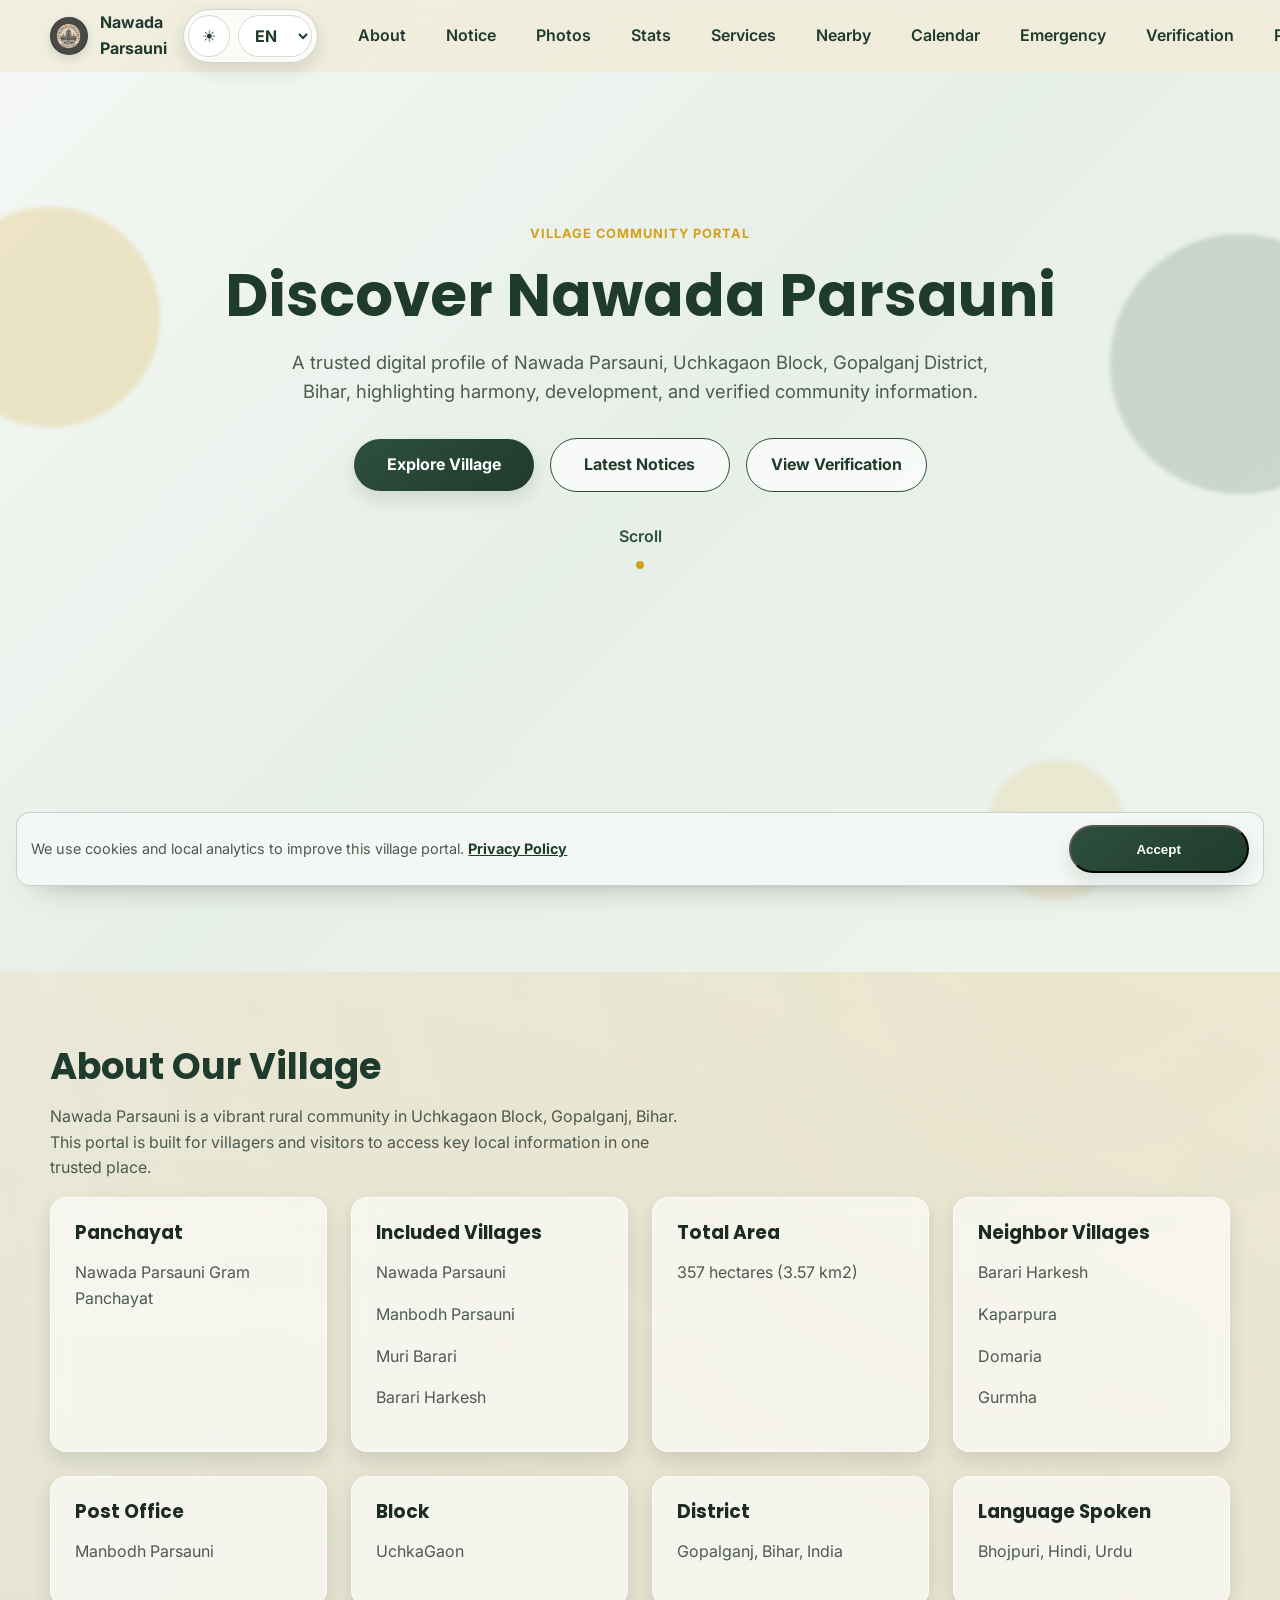
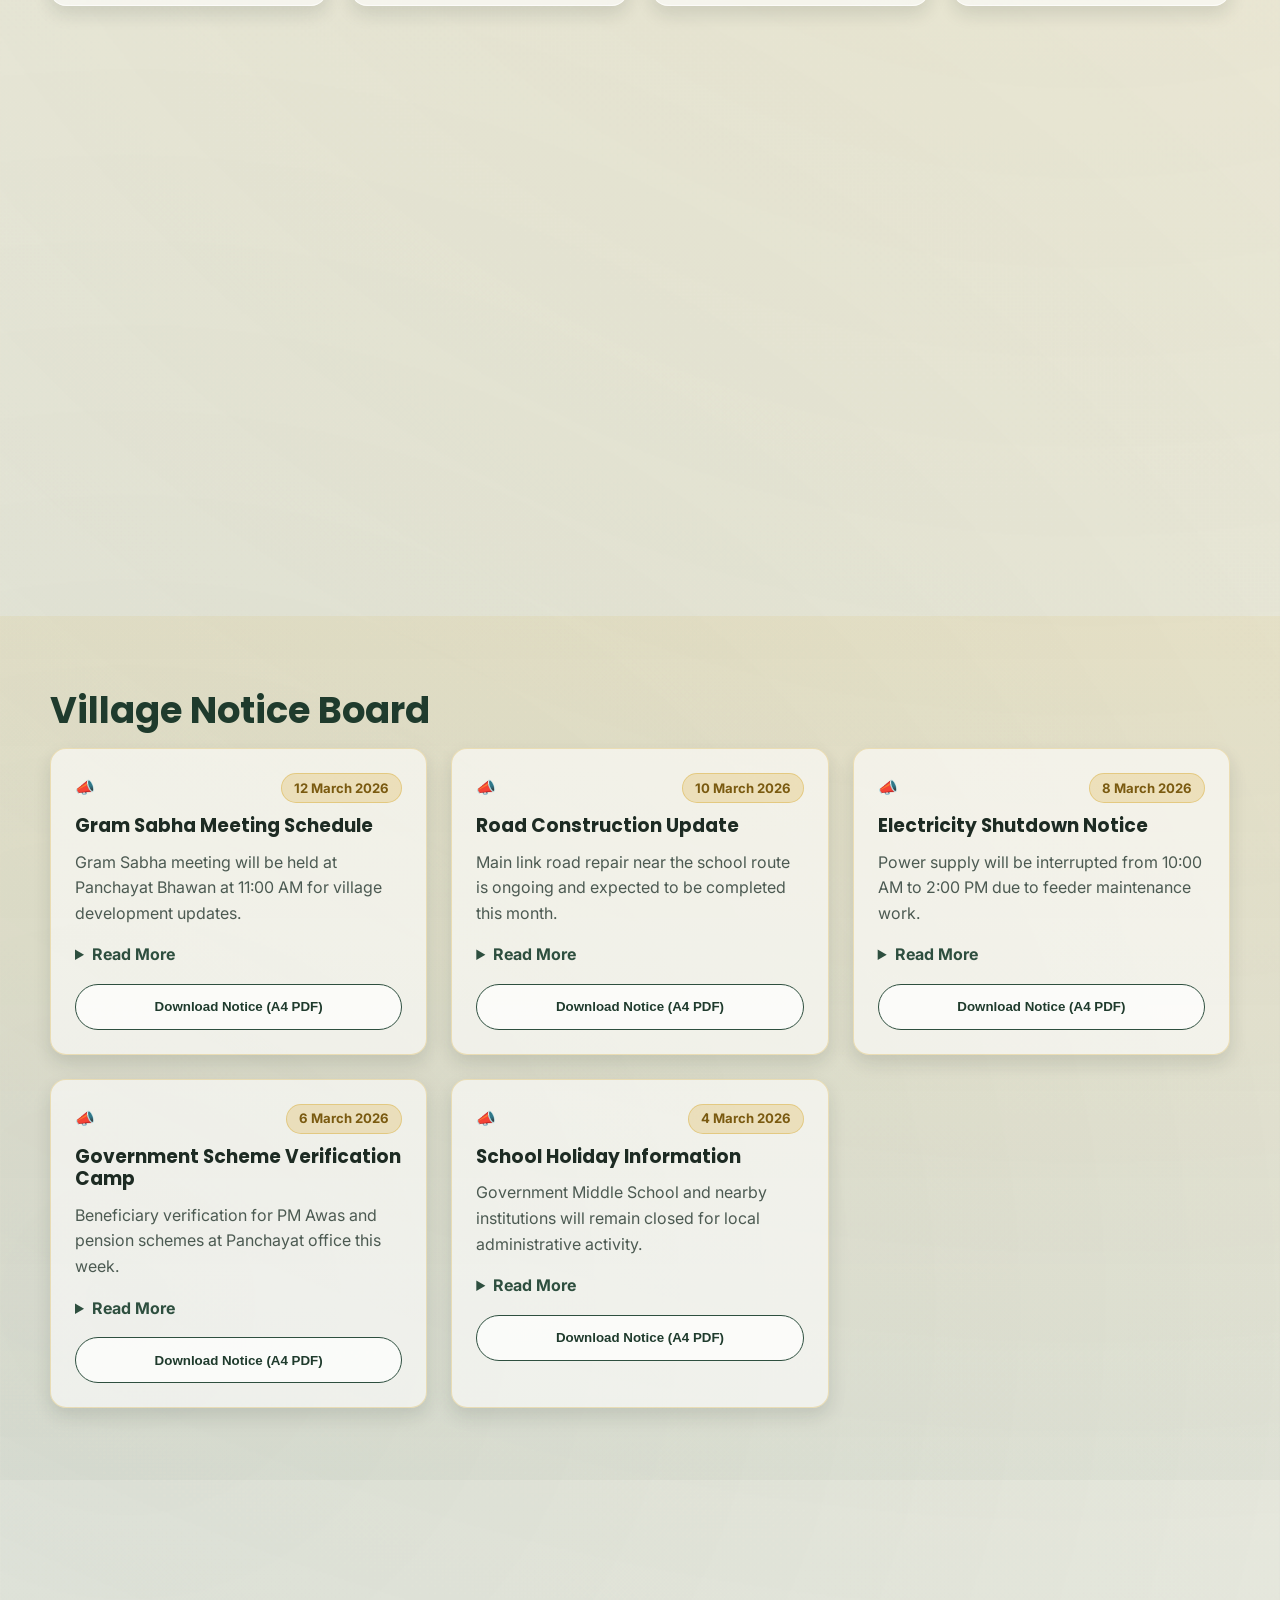
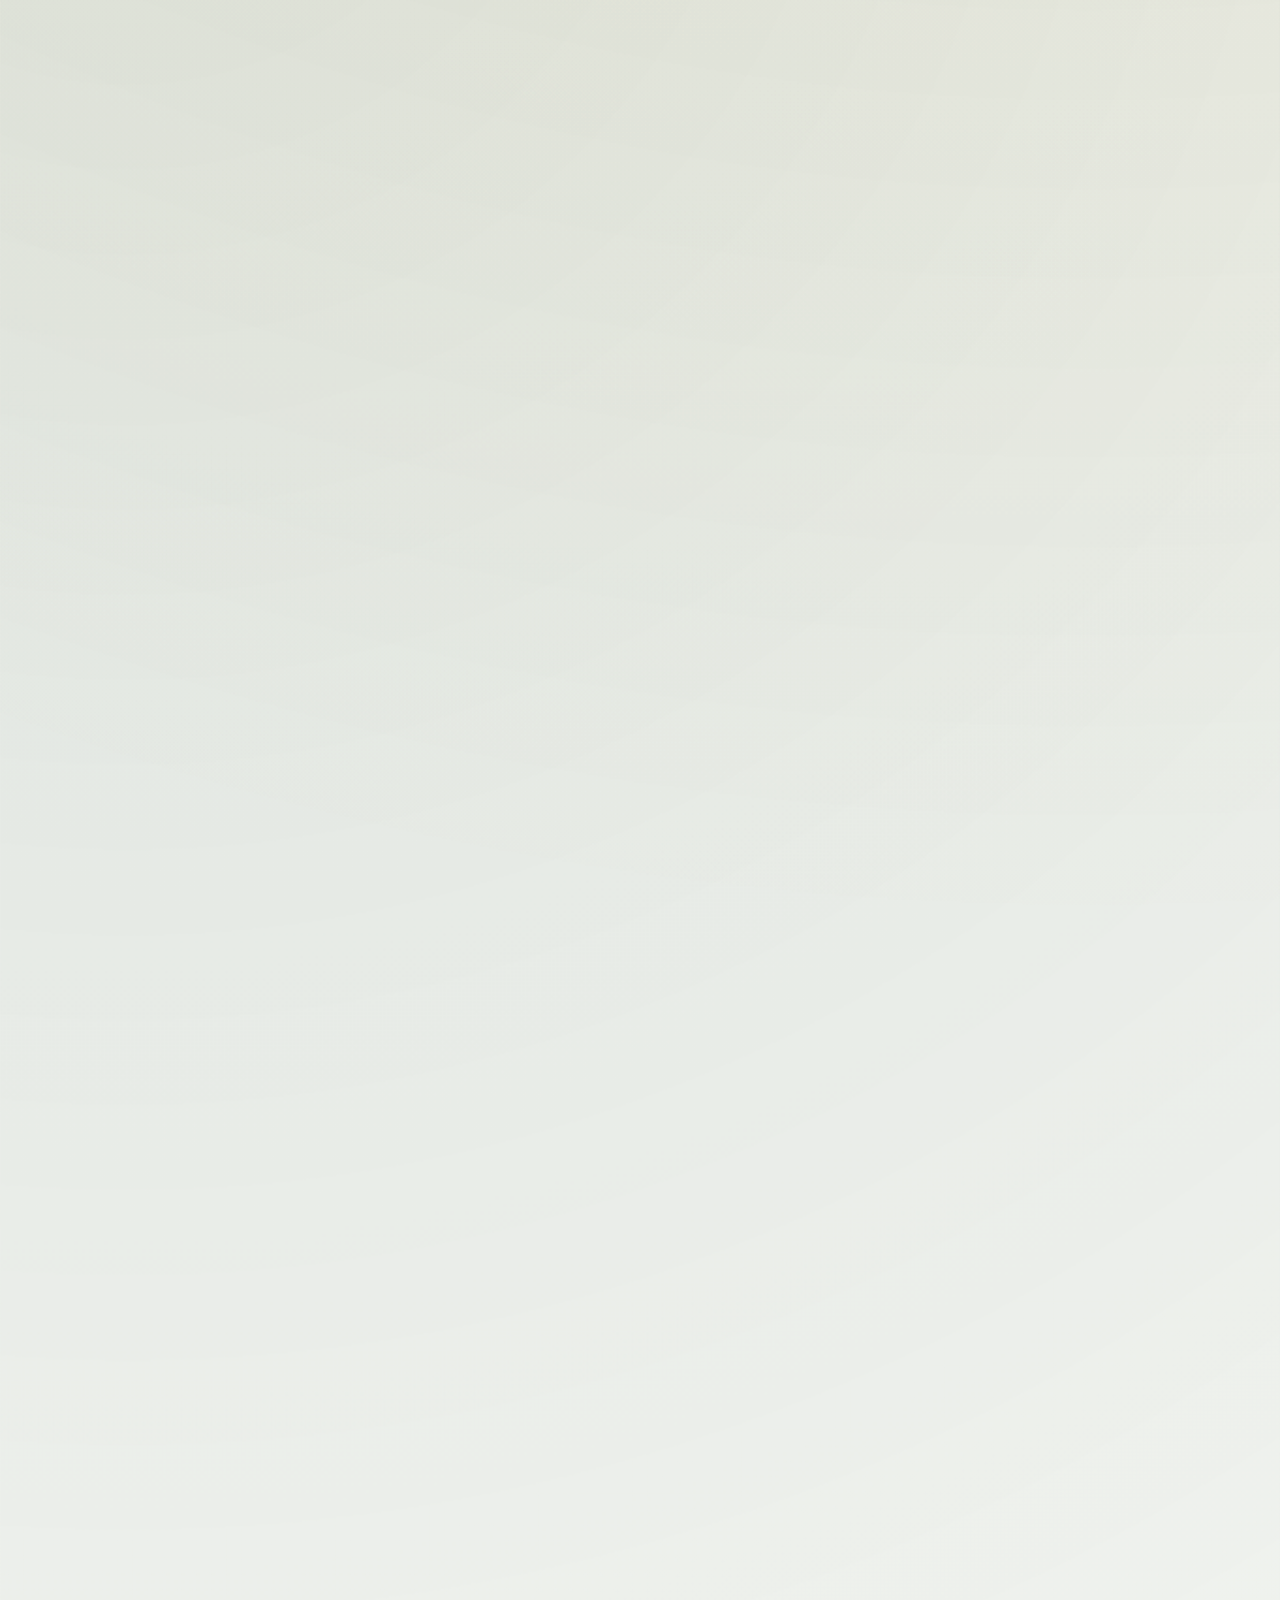
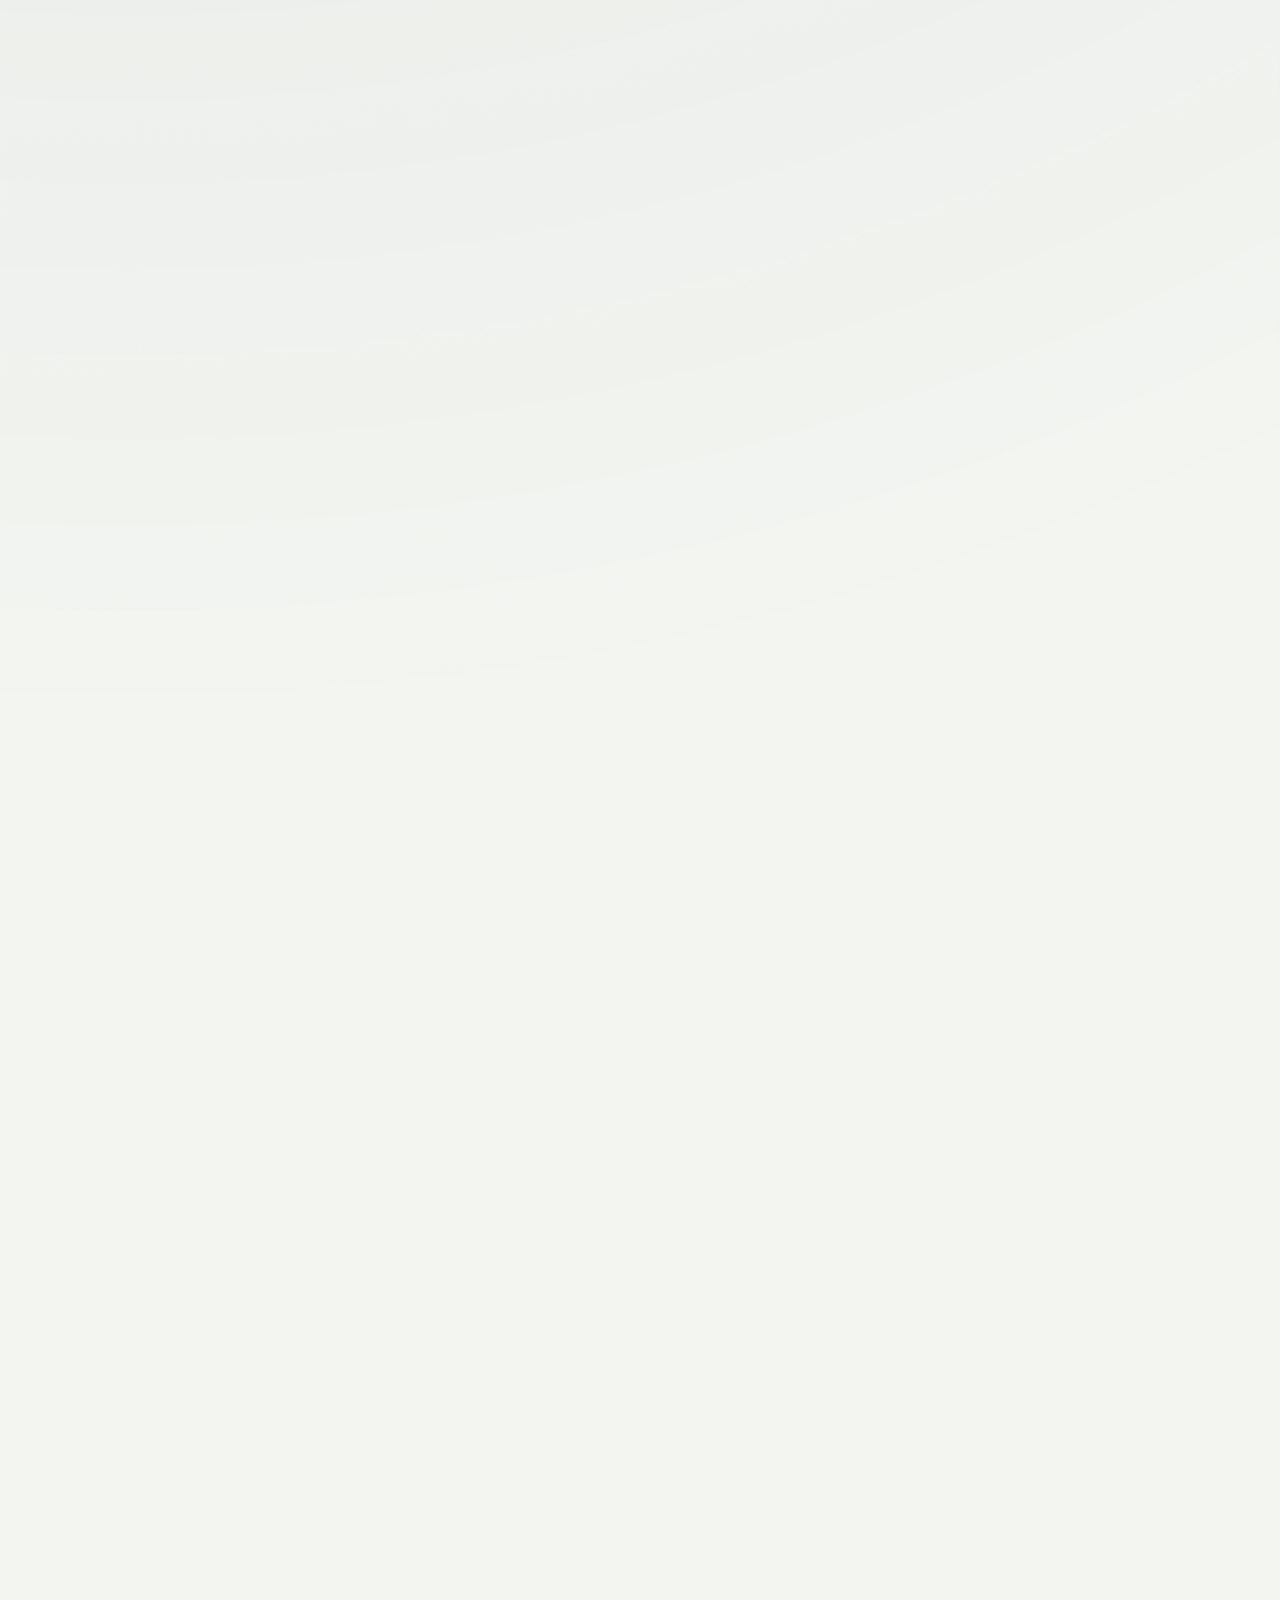
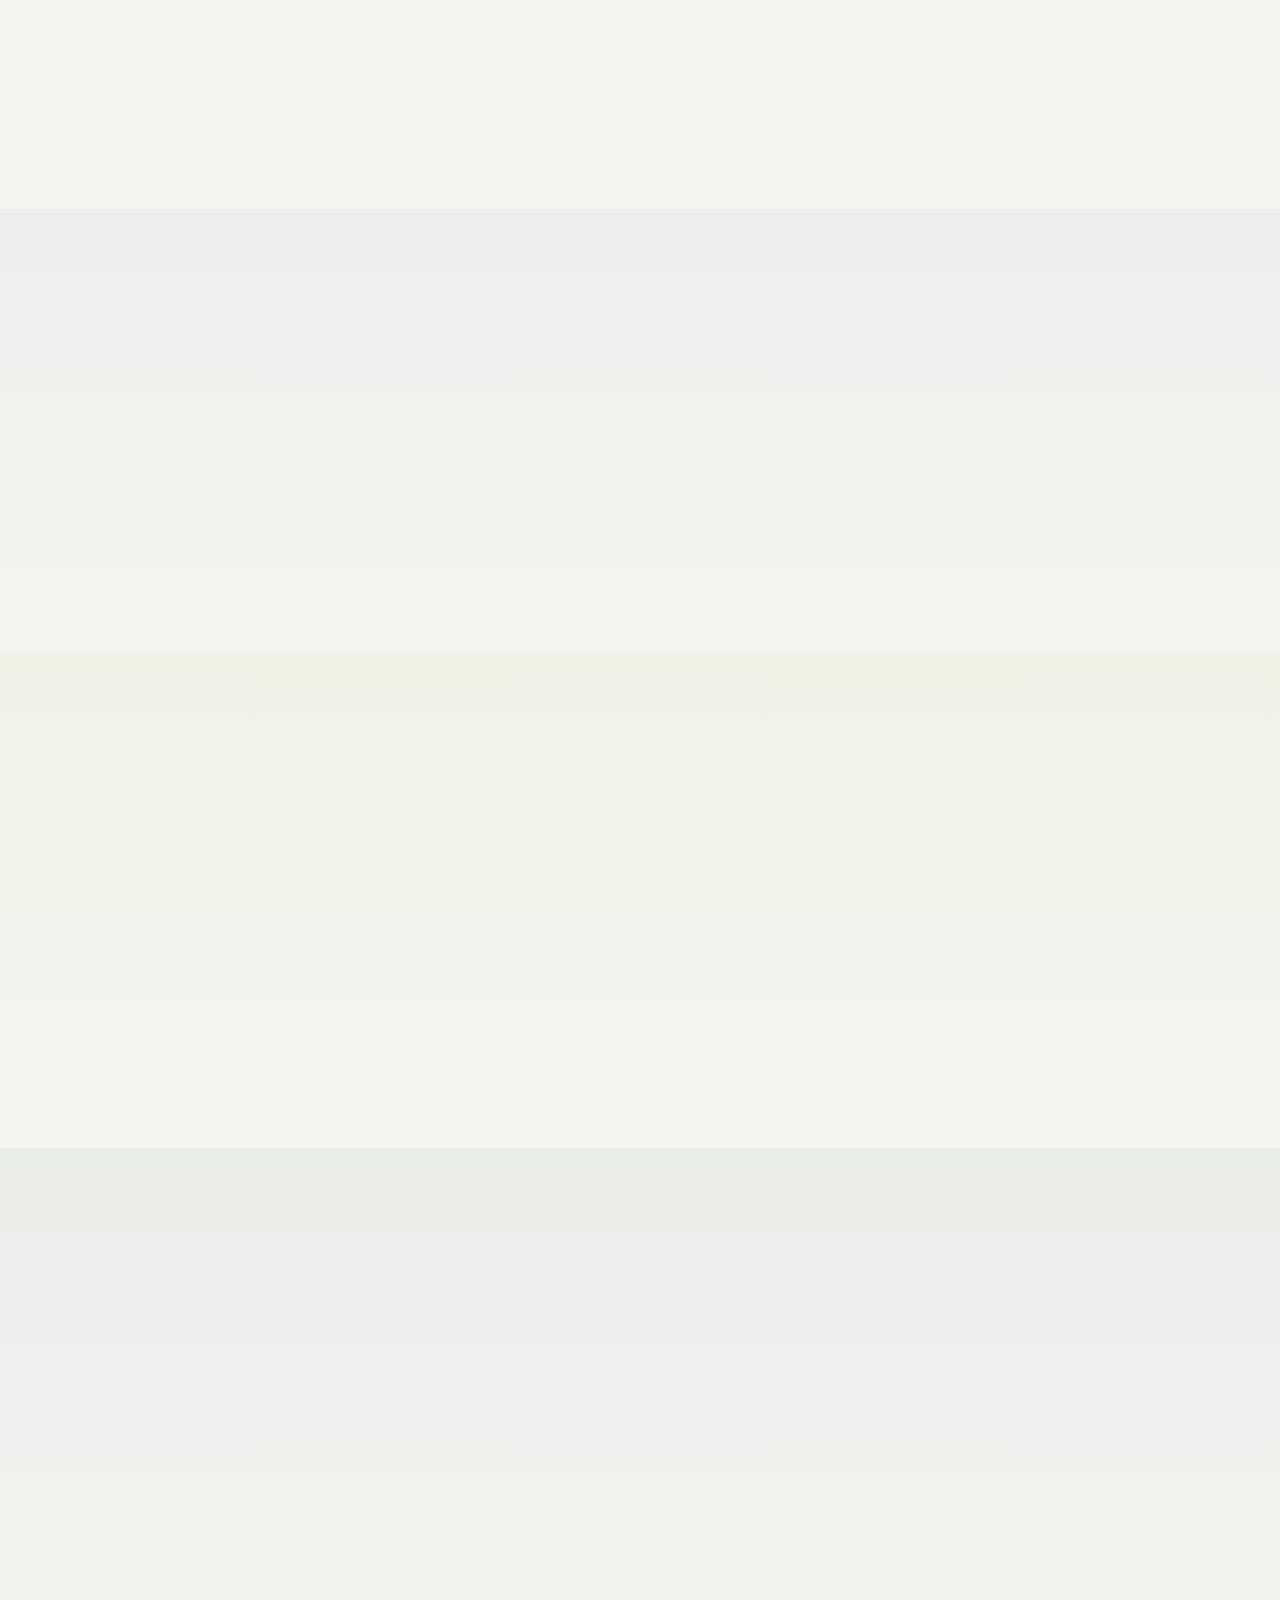
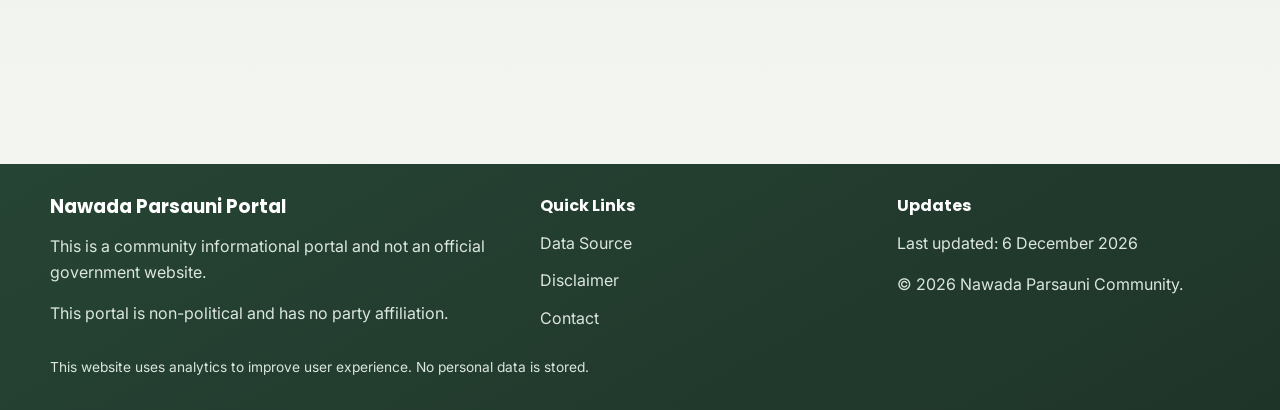
==== commit d54e31ec: "Upadted files" ====
--- a/index.html
+++ b/index.html
@@ -1,4 +1,4 @@
-﻿<!DOCTYPE html><html lang="en"><head><meta charset="UTF-8"><meta name="viewport" content="width=device-width,initial-scale=1"><meta name="description" content="Community informational portal for Nawada Parsauni, UchkaGaon Block, Gopalganj, Bihar."><meta name="keywords" content="Nawada Parsauni village, Gram Panchayat Nawada Parsauni, UchkaGaon Gopalganj village, Bihar village portal"><meta name="author" content="Nawada Parsauni Community Portal"><meta name="theme-color" content="#1f3b2d"><meta property="og:type" content="website"><meta property="og:title" content="Nawada Parsauni Community Portal"><meta property="og:description" content="Community informational portal for Nawada Parsauni, UchkaGaon Block, Gopalganj, Bihar."><meta property="og:url" content="https://nawada-parsauni.vercel.app/index.html"><title>Nawada Parsauni Community Portal</title><link rel="manifest" href="manifest.json"><link rel="icon" type="image/png" sizes="192x192" href="icons/icon-192.png"><link rel="apple-touch-icon" href="icons/icon-192.png"><link rel="preload" as="image" href="icons/icon-192.png" fetchpriority="high"><link rel="preconnect" href="https://fonts.googleapis.com"><link rel="preconnect" href="https://fonts.gstatic.com" crossorigin><link href="https://fonts.googleapis.com/css2?family=Inter:wght@400;600;700&family=Poppins:wght@600;700&display=swap" rel="stylesheet"><link rel="stylesheet" href="style.min.css"><script type="application/ld+json">{
+<!DOCTYPE html><html lang="en"><head><meta charset="UTF-8"><meta name="viewport" content="width=device-width,initial-scale=1"><meta name="description" content="Community informational portal for Nawada Parsauni, UchkaGaon Block, Gopalganj, Bihar."><meta name="keywords" content="Nawada Parsauni village, Gram Panchayat Nawada Parsauni, UchkaGaon Gopalganj village, Bihar village portal"><meta name="author" content="Nawada Parsauni Community Portal"><meta name="theme-color" content="#1f3b2d"><meta property="og:type" content="website"><meta property="og:title" content="Nawada Parsauni Community Portal"><meta property="og:description" content="Community informational portal for Nawada Parsauni, UchkaGaon Block, Gopalganj, Bihar."><meta property="og:url" content="https://nawada-parsauni.vercel.app/index.html"><title>Nawada Parsauni Community Portal</title><link rel="manifest" href="manifest.json"><link rel="icon" type="image/png" sizes="192x192" href="icons/icon-192.png"><link rel="apple-touch-icon" href="icons/icon-192.png"><link rel="preload" as="image" href="icons/icon-192.png" fetchpriority="high"><link rel="preconnect" href="https://fonts.googleapis.com"><link rel="preconnect" href="https://fonts.gstatic.com" crossorigin><link href="https://fonts.googleapis.com/css2?family=Inter:wght@400;600;700&family=Poppins:wght@600;700&display=swap" rel="stylesheet"><link rel="stylesheet" href="style.css"><script type="application/ld+json">{
       "@context": "https://schema.org",
       "@type": "WebSite",
       "name": "Nawada Parsauni Community Portal",
@@ -27,4 +27,4 @@
         "postalCode": "841440",
         "addressCountry": "IN"
       }
-    }</script><script async src="https://www.googletagmanager.com/gtag/js?id=G-DKXYLMYQXK"></script><script defer="defer" src="analytics.js"></script></head><body><a class="skip-link" href="#main-content">Skip to content</a><header class="site-header" id="top"><nav class="navbar container" aria-label="Main navigation"><a class="brand" href="#top"><img class="brand-mark" src="icons/icon-192.png" alt="Nawada Parsauni logo" width="40" height="40" decoding="async"> <span class="brand-text">Nawada Parsauni</span> </a><button class="menu-toggle" id="menuToggle" aria-expanded="false" aria-controls="mobileMenu" aria-label="Open menu"><span></span><span></span><span></span></button><ul class="nav-links desktop-nav"><li><a href="#about">About</a></li><li><a href="#notice-board">Notice</a></li><li><a href="#gallery-events">Photos</a></li><li><a href="#stats">Stats</a></li><li><a href="#services">Services</a></li><li><a href="#nearby-locations">Nearby</a></li><li><a href="#village-calendar">Calendar</a></li><li><a href="#emergency">Emergency</a></li><li><a href="#verification">Verification</a></li><li><a href="education.html">Pages</a></li></ul></nav><div class="mobile-menu" id="mobileMenu" aria-hidden="true" inert><ul class="nav-links"><li><a href="#about">About</a></li><li><a href="#notice-board">Notice Board</a></li><li><a href="#nearby-locations">Nearby Locations</a></li><li><a href="education.html">Education</a></li><li><a href="shops.html">Shops</a></li><li><a href="religious.html">Religious</a></li><li><a href="medical.html">Medical</a></li><li><a href="emergency.html">Emergency Page</a></li><li><a href="gallery.html">Gallery</a></li><li><a href="contact.html">Contact</a></li><li><a href="#verification">Verification</a></li></ul></div></header><main id="main-content"><section class="hero"><div class="hero-bg-shape shape-1" aria-hidden="true"></div><div class="hero-bg-shape shape-2" aria-hidden="true"></div><div class="hero-bg-shape shape-3" aria-hidden="true"></div><div class="container hero-content"><p class="eyebrow">Village Community Portal</p><h1>Discover Nawada Parsauni</h1><p class="subtitle">A trusted digital profile of Nawada Parsauni, Uchkagaon Block, Gopalganj District, Bihar, highlighting harmony, development, and verified community information.</p><div class="hero-cta"><a class="btn btn-primary" href="#about">Explore Village</a> <a class="btn btn-outline" href="#notice-board">Latest Notices</a> <a class="btn btn-outline" href="#verification">View Verification</a></div><a class="scroll-indicator" href="contact.html" aria-label="Scroll down"><span>Scroll</span> <span class="dot"></span></a></div></section><section class="section reveal" id="about"><div class="container"><h2>About Our Village</h2><p class="section-intro">Nawada Parsauni is a vibrant rural community in Uchkagaon Block, Gopalganj, Bihar. This portal is built for villagers and visitors to access key local information in one trusted place.</p><div class="info-grid"><article class="glass-card"><h3>Panchayat</h3><p>Nawada Parsauni Gram Panchayat</p></article><article class="glass-card"><h3>Included Villages</h3><p>Nawada Parsauni</p><p>Manbodh Parsauni</p><p>Muri Barari</p><p>Barari Harkesh</p></article><article class="glass-card"><h3>Total Area</h3><p>357 hectares (3.57 km2)</p></article><article class="glass-card"><h3>Neighbor Villages</h3><p>Barari Harkesh</p><p>Kaparpura</p><p>Domaria</p><p>Gurmha</p></article><article class="glass-card"><h3>Post Office</h3><p>Manbodh Parsauni</p></article><article class="glass-card"><h3>Block</h3><p>UchkaGaon</p></article><article class="glass-card"><h3>District</h3><p>Gopalganj, Bihar, India</p></article><article class="glass-card"><h3>Language Spoken</h3><p>Bhojpuri, Hindi, Urdu</p></article></div></div></section><section class="section stats-section reveal" id="stats"><div class="container"><h2>Community Snapshot</h2><div class="stats-grid"><article class="stat-card glass-card"><h3>Population</h3><p class="counter" data-target="4519">0</p></article><article class="stat-card glass-card"><h3>Male</h3><p class="counter" data-target="2213">0</p></article><article class="stat-card glass-card"><h3>Female</h3><p class="counter" data-target="2306">0</p></article><article class="stat-card glass-card"><h3>Household</h3><p class="counter" data-target="671">0</p></article><article class="stat-card glass-card"><h3>Literacy rate</h3><p class="counter" data-target="53.53" data-unit="percent">0</p></article><article class="stat-card glass-card"><h3>Community Harmony</h3><p class="counter" data-target="98" data-unit="percent">0</p></article></div></div></section><section class="section notice-section reveal" id="notice-board"><div class="container"><h2>Village Notice Board</h2><div class="notice-grid"><article class="notice-card"><div class="notice-head"><span class="notice-icon" aria-hidden="true">&#128227;</span> <span class="notice-date">12 March 2026</span></div><h3>Gram Sabha Meeting Schedule</h3><p>Gram Sabha meeting will be held at Panchayat Bhawan at 11:00 AM for village development updates.</p><details><summary>Read More</summary><p>All ward members and residents are requested to attend with local issues and suggestions.</p></details><button class="btn btn-outline notice-download-btn" type="button">Download Notice (A4 PDF)</button></article><article class="notice-card"><div class="notice-head"><span class="notice-icon" aria-hidden="true">&#128227;</span> <span class="notice-date">10 March 2026</span></div><h3>Road Construction Update</h3><p>Main link road repair near the school route is ongoing and expected to be completed this month.</p><details><summary>Read More</summary><p>Please use alternate lanes from 9:00 AM to 4:00 PM during construction hours.</p></details><button class="btn btn-outline notice-download-btn" type="button">Download Notice (A4 PDF)</button></article><article class="notice-card"><div class="notice-head"><span class="notice-icon" aria-hidden="true">&#128227;</span> <span class="notice-date">8 March 2026</span></div><h3>Electricity Shutdown Notice</h3><p>Power supply will be interrupted from 10:00 AM to 2:00 PM due to feeder maintenance work.</p><details><summary>Read More</summary><p>Maintenance will improve evening voltage stability in Nawada Parsauni local lines.</p></details><button class="btn btn-outline notice-download-btn" type="button">Download Notice (A4 PDF)</button></article><article class="notice-card"><div class="notice-head"><span class="notice-icon" aria-hidden="true">&#128227;</span> <span class="notice-date">6 March 2026</span></div><h3>Government Scheme Verification Camp</h3><p>Beneficiary verification for PM Awas and pension schemes at Panchayat office this week.</p><details><summary>Read More</summary><p>Bring Aadhaar card, passbook, and registered mobile number for document confirmation.</p></details><button class="btn btn-outline notice-download-btn" type="button">Download Notice (A4 PDF)</button></article><article class="notice-card"><div class="notice-head"><span class="notice-icon" aria-hidden="true">&#128227;</span> <span class="notice-date">4 March 2026</span></div><h3>School Holiday Information</h3><p>Government Middle School and nearby institutions will remain closed for local administrative activity.</p><details><summary>Read More</summary><p>Regular classes will resume from the next working day as per school notice.</p></details><button class="btn btn-outline notice-download-btn" type="button">Download Notice (A4 PDF)</button></article></div></div></section><section class="section reveal" id="gallery-events"><div class="container"><div class="section-head"><div><h2>Gallery &amp; Events</h2><p class="section-intro">Explore moments and activities from Nawada Parsauni</p></div><div class="filter-group" role="tablist" aria-label="Gallery filters"><button class="filter-btn active" type="button" data-filter="all" role="tab" aria-selected="true">All</button> <button class="filter-btn" type="button" data-filter="events" role="tab" aria-selected="false">Events</button> <button class="filter-btn" type="button" data-filter="mosque" role="tab" aria-selected="false">Mosque</button> <button class="filter-btn" type="button" data-filter="school" role="tab" aria-selected="false">School</button> <button class="filter-btn" type="button" data-filter="festival" role="tab" aria-selected="false">Festivals</button> <button class="filter-btn" type="button" data-filter="development" role="tab" aria-selected="false">Development</button></div></div><div class="gallery-grid" id="galleryGrid"><figure class="gallery-item reveal" data-category="events"><img src="https://images.unsplash.com/photo-1469474968028-56623f02e42e?auto=format&fit=crop&w=1200&q=70" alt="Nawada Parsauni village community event" loading="lazy" decoding="async" width="1200" height="800"><figcaption><span>Community Gathering</span> <small>Village events</small></figcaption></figure><figure class="gallery-item reveal" data-category="mosque"><img src="https://images.unsplash.com/photo-1489515217757-5fd1be406fef?auto=format&fit=crop&w=1200&q=70" alt="Nawada Parsauni mosque and madrasa view" loading="lazy" decoding="async" width="1200" height="800"><figcaption><span>Mosque &amp; Madrasa</span> <small>Religious place</small></figcaption></figure><figure class="gallery-item reveal" data-category="school"><img src="https://images.unsplash.com/photo-1523580846011-d3a5bc25702b?auto=format&fit=crop&w=1200&q=70" alt="Nawada Parsauni school activity session" loading="lazy" decoding="async" width="1200" height="800"><figcaption><span>School Activities</span> <small>Learning moments</small></figcaption></figure><figure class="gallery-item reveal" data-category="festival"><img src="https://images.unsplash.com/photo-1500530855697-b586d89ba3ee?auto=format&fit=crop&w=1200&q=70" alt="Nawada Parsauni festival celebration" loading="lazy" decoding="async" width="1200" height="800"><figcaption><span>Festival Night</span> <small>Local celebrations</small></figcaption></figure><figure class="gallery-item reveal" data-category="development"><img src="https://images.unsplash.com/photo-1500534314209-a25ddb2bd429?auto=format&fit=crop&w=1200&q=70" alt="Nawada Parsauni development works" loading="lazy" decoding="async" width="1200" height="800"><figcaption><span>Development Works</span> <small>Infrastructure</small></figcaption></figure><figure class="gallery-item reveal" data-category="events"><img src="https://images.unsplash.com/photo-1492684223066-81342ee5ff30?auto=format&fit=crop&w=1200&q=70" alt="Nawada Parsauni village event evening" loading="lazy" decoding="async" width="1200" height="800"><figcaption><span>Evening Program</span> <small>Community moments</small></figcaption></figure><figure class="gallery-item reveal" data-category="school"><img src="https://images.unsplash.com/photo-1503676260728-1c00da094a0b?auto=format&fit=crop&w=1200&q=70" alt="Nawada Parsauni school classroom activity" loading="lazy" decoding="async" width="1200" height="800"><figcaption><span>Classroom Activity</span> <small>Student engagement</small></figcaption></figure><figure class="gallery-item reveal" data-category="festival"><img src="https://images.unsplash.com/photo-1504196606672-aef5c9cefc92?auto=format&fit=crop&w=1200&q=70" alt="Nawada Parsauni community festival gathering" loading="lazy" decoding="async" width="1200" height="800"><figcaption><span>Festival Gathering</span> <small>Village harmony</small></figcaption></figure></div></div></section><section class="section reveal" id="services"><div class="container"><h2>Core Services Directory</h2><p class="section-intro">Village: Nawada Parsauni | Block: UchkaGaon | District: Gopalganj | State: Bihar</p><div class="service-detail-grid service-overview-grid"><article class="glass-card service-detail-card searchable-card" data-name="Education Services" data-category="Education" data-keywords="school education students government private madrasa coaching"><img class="card-image" src="https://images.unsplash.com/photo-1588072432836-e10032774350?auto=format&fit=crop&w=900&q=60" alt="School campus" loading="lazy" decoding="async" width="1600" height="1000"><div class="card-content"><h3>Education</h3><p><span class="type-badge badge-govt">Government</span> <span class="type-badge badge-private">Private</span></p><p>Schools with foundational learning support and local enrollment access.</p><p><span class="meta-icon">&#128205;</span> Nawada Parsauni School Zone, UchkaGaon, Gopalganj, Bihar</p><p><span class="meta-icon">&#9742;</span> <a href="tel:+919912345601">+91 99123 45601</a></p><a class="btn btn-primary map-btn" href="https://www.google.com/maps/search/?api=1&query=Nawada+Parsauni+School+UchkaGaon+Gopalganj+Bihar" target="_blank" rel="noopener noreferrer">&#128506; View on Map</a> <a class="btn btn-outline map-btn" href="education.html">Open Education Page</a></div></article><article class="glass-card service-detail-card searchable-card" data-name="Religious Places" data-category="Religion" data-keywords="religious temple mosque masjid mandir harmony"><img class="card-image" src="image/jama masjid.webp" alt="Religious place" loading="lazy" decoding="async" width="1600" height="1000"><div class="card-content"><h3>Religious Places</h3><p><span class="type-badge badge-religious">Temple</span> <span class="type-badge badge-religious">Mosque</span></p><p>Community places representing shared faith, social harmony, and festivals.</p><p><span class="meta-icon">&#128205;</span> Religious Cluster, Nawada Parsauni, Gopalganj, Bihar</p><a class="btn btn-primary map-btn" href="https://www.google.com/maps/search/?api=1&query=Temple+Mosque+Nawada+Parsauni+Gopalganj+Bihar" target="_blank" rel="noopener noreferrer">&#128506; View on Map</a> <a class="btn btn-outline map-btn" href="religious.html">Open Religious Page</a></div></article><article class="glass-card service-detail-card searchable-card" data-name="Medical Services" data-category="Medical" data-keywords="medical clinic hospital doctor pharmacy health"><img class="card-image" src="https://images.unsplash.com/photo-1516549655169-df83a0774514?auto=format&fit=crop&w=900&q=60" alt="Health center" loading="lazy" decoding="async" width="1600" height="1000"><div class="card-content"><h3>Medical Services</h3><p><span class="type-badge badge-govt">Govt Health Center</span> <span class="type-badge badge-private">Clinic</span></p><p>Primary care, private clinic support, and medicine access for families.</p><p><span class="meta-icon">&#128205;</span> Health Service Corridor, Nawada Parsauni, Gopalganj, Bihar</p><p><span class="meta-icon">&#9742;</span> <a href="tel:108">108</a> Ambulance</p><a class="btn btn-primary map-btn" href="https://www.google.com/maps/search/?api=1&query=Health+Center+Nawada+Parsauni+Gopalganj+Bihar" target="_blank" rel="noopener noreferrer">&#128506; View on Map</a> <a class="btn btn-outline map-btn" href="medical.html">Open Medical Page</a></div></article><article class="glass-card service-detail-card searchable-card" data-name="Shops and Local Business" data-category="Shops" data-keywords="shop market kirana mobile repair hardware business"><img class="card-image" src="https://images.unsplash.com/photo-1542838132-92c53300491e?auto=format&fit=crop&w=900&q=60" alt="Local grocery store" loading="lazy" decoding="async" width="1600" height="1000"><div class="card-content"><h3>Shops & Local Business</h3><p><span class="type-badge badge-private">Grocery</span> <span class="type-badge badge-private">Hardware</span> <span class="type-badge badge-private">Mobile Repair</span></p><p>Daily essentials and local commerce supporting the village economy.</p><p><span class="meta-icon">&#128205;</span> Main Bazaar, Nawada Parsauni, UchkaGaon, Gopalganj, Bihar</p><p><span class="meta-icon">&#9742;</span> <a href="tel:+919955500881">+91 99555 00881</a></p><a class="btn btn-primary map-btn" href="https://www.google.com/maps/search/?api=1&query=Main+Bazaar+Nawada+Parsauni+Gopalganj+Bihar" target="_blank" rel="noopener noreferrer">&#128506; View on Map</a> <a class="btn btn-outline map-btn" href="shops.html">Open Shops Page</a></div></article><article class="glass-card service-detail-card searchable-card" data-name="Emergency Services" data-category="Emergency" data-keywords="emergency police ambulance fire helpline"><img class="card-image" src="https://images.unsplash.com/photo-1523966211575-eb4a01e7dd51?auto=format&fit=crop&w=900&q=60" alt="Emergency response light" loading="lazy" decoding="async" width="1600" height="1000"><div class="card-content"><h3>Emergency</h3><p><span class="type-badge badge-emergency">Police 112</span> <span class="type-badge badge-emergency">Ambulance 108</span> <span class="type-badge badge-emergency">Fire 101</span></p><p>Emergency and voter assistance support for immediate use.</p><p><span class="meta-icon">&#128205;</span> UchkaGaon Response Network, Gopalganj, Bihar</p><p><span class="meta-icon">&#9742;</span> <a href="tel:112">112</a> | <a href="tel:108">108</a> | <a href="tel:101">101</a> | <a href="tel:1950">1950</a></p><a class="btn btn-primary map-btn" href="https://www.google.com/maps/search/?api=1&query=UchkaGaon+Police+Station+Gopalganj+Bihar" target="_blank" rel="noopener noreferrer">&#128506; View on Map</a> <a class="btn btn-outline map-btn" href="emergency.html">Open Emergency Page</a></div></article></div></div></section><section class="section emergency reveal" id="emergency"><div class="container"><h2>Emergency Assistance</h2><div class="split-grid"><article class="glass-card searchable-card" data-name="Emergency Numbers" data-category="Emergency" data-keywords="police 112 ambulance 108 fire 101 emergency"><h3>Emergency Numbers</h3><ul class="clean-list"><li><strong>Police:</strong> 112</li><li><strong>Ambulance:</strong> 108</li><li><strong>Fire:</strong> 101</li></ul></article><article class="glass-card searchable-card" data-name="Election Assistance BLO" data-category="People" data-keywords="blo voter election assistance mukhiya panchayat"><h3>Need Election Assistance?</h3><p>Election-related support has been moved to the dedicated emergency page. Open it to view BLO details and voter helpline information.</p><a class="btn btn-outline" href="emergency.html">Open Emergency Page</a><p class="disclaimer-note">This section provides voter assistance information only. For official updates, refer to the Election Commission of India.</p></article></div></div></section><section class="section reveal" id="nearby-locations"><div class="container"><h2>Nearby Important Locations</h2><p class="section-intro">Key nearby institutions for public safety, healthcare, banking, and transport support for Nawada Parsauni residents.</p><div class="nearby-grid"><article class="glass-card nearby-card nearby-police"><span class="location-icon" aria-hidden="true">&#128737;</span><p><span class="type-badge location-badge badge-police">Police</span></p><h3>UchkaGaon Police Station</h3><p>Primary law and order support point for the block and nearby villages.</p><p><strong>Distance:</strong> Approx. 8 km from Nawada Parsauni</p><p><strong>Address:</strong> UchkaGaon Block, Gopalganj, Bihar</p><p><strong>Phone:</strong> <a href="tel:112">112</a></p><a class="btn btn-primary map-btn" href="https://maps.app.goo.gl/5VSV6y5fv3zF4pDs9" target="_blank" rel="noopener noreferrer">&#128506; View on Google Maps</a></article><article class="glass-card nearby-card nearby-hospital"><span class="location-icon" aria-hidden="true">&#127973;</span><p><span class="type-badge location-badge badge-hospital">Hospital</span></p><h3>Sadar Hospital, Gopalganj</h3><p>Major government referral hospital with emergency and general treatment facilities.</p><p><strong>Distance:</strong> Approx. 15 km from Nawada Parsauni</p><p><strong>Address:</strong> Hospital Road, Gopalganj, Bihar</p><p><strong>Phone:</strong> <a href="tel:108">108</a></p><a class="btn btn-primary map-btn" href="https://maps.app.goo.gl/9pMzehejzcAu9wQHA" target="_blank" rel="noopener noreferrer">&#128506; View on Google Maps</a></article><article class="glass-card nearby-card nearby-bank"><span class="location-icon" aria-hidden="true">&#127974;</span><p><span class="type-badge location-badge badge-bank">Bank</span></p><h3>State Bank of India, Thawe</h3><p>Nearest major bank branch for savings accounts, withdrawals, and government scheme transactions.</p><p><strong>Distance:</strong> Approx. 8 km from Nawada Parsauni</p><p><strong>Address:</strong> Rasool Market, Thawe, Gopalganj, Bihar</p><p><strong>Phone:</strong> <a href="tel:+916152220000">+91 6152 220000</a></p><a class="btn btn-primary map-btn" href="https://maps.app.goo.gl/eHBuEkBNmTpfsxtX6" target="_blank" rel="noopener noreferrer">&#128506; View on Google Maps</a></article><article class="glass-card nearby-card nearby-railway"><span class="location-icon" aria-hidden="true">&#128646;</span><p><span class="type-badge location-badge badge-railway">Railway</span></p><h3>Thawe Junction Railway Station</h3><p>Nearest key railway station for regional rail travel and inter-district connectivity.</p><p><strong>Distance:</strong> Approx. 8 km from Nawada Parsauni</p><p><strong>Address:</strong> Station Road, Thawe, Gopalganj, Bihar</p><p><strong>Phone:</strong> <a href="tel:139">139</a></p><a class="btn btn-primary map-btn" href="https://maps.app.goo.gl/eEzEpmE7ye6Bjutz6" target="_blank" rel="noopener noreferrer">&#128506; View on Google Maps</a></article></div></div></section><section class="section reveal village-calendar" id="village-calendar"><div class="container"><h2>Village Event Calendar</h2><p class="section-intro">Monthly public event list for community coordination. This section can be manually updated anytime.</p><p class="calendar-month">August 2026</p><div class="calendar-list"><article class="glass-card event-card"><div class="event-date-badge">05 Aug 2026</div><div class="event-content"><p><span class="type-badge event-badge event-gramsabha">Gram Sabha</span></p><h3>Gram Sabha Meeting</h3><p>Village development discussion and ward-level issue review with community participation.</p><p><strong>Location:</strong> Panchayat Bhawan, Nawada Parsauni</p></div></article><article class="glass-card event-card"><div class="event-date-badge">15 Aug 2026</div><div class="event-content"><p><span class="type-badge event-badge event-festival">Festival</span></p><h3>Independence Day Celebration</h3><p>Flag hoisting, cultural program, and village youth participation activities.</p><p><strong>Location:</strong> Government Middle School Grounds</p></div></article><article class="glass-card event-card"><div class="event-date-badge">20 Aug 2026</div><div class="event-content"><p><span class="type-badge event-badge event-school">School</span></p><h3>School Annual Function</h3><p>Student performances, awards, and parent-teacher community engagement.</p><p><strong>Location:</strong> Nawada Parsauni Govt Middle School</p></div></article><article class="glass-card event-card"><div class="event-date-badge">24 Aug 2026</div><div class="event-content"><p><span class="type-badge event-badge event-health">Health Camp</span></p><h3>Vaccination Camp</h3><p>Routine immunization and health awareness camp for children and senior citizens.</p><p><strong>Location:</strong> Anganwadi Center, Nawada Parsauni</p></div></article><article class="glass-card event-card"><div class="event-date-badge">29 Aug 2026</div><div class="event-content"><p><span class="type-badge event-badge event-festival">Festival</span></p><h3>Religious Festival Gathering</h3><p>Community prayer and peace-focused social gathering with local coordination support.</p><p><strong>Location:</strong> Community Religious Grounds</p></div></article></div></div></section><section class="section reveal" id="map"><div class="container"><h2>Village Location Map</h2><p class="section-intro">Find Nawada Parsauni, UchkaGaon Block, Gopalganj District, Bihar on the map.</p><article class="glass-card map-card"><button class="map-preview" type="button" data-map-src="https://www.google.com/maps?q=Nawada%20Parsauni%2C%20Gopalganj%2C%20Bihar&output=embed" aria-label="Load interactive map of Nawada Parsauni"><span class="map-preview-icon" aria-hidden="true">&#128506;</span> <span class="map-preview-title">Load Interactive Map</span> <span class="map-preview-subtitle">Tap to view Nawada Parsauni on Google Maps</span></button><noscript><iframe title="Map of Nawada Parsauni, Gopalganj, Bihar" class="map-frame" loading="lazy" referrerpolicy="no-referrer-when-downgrade" width="600" height="450" src="https://www.google.com/maps?q=Nawada%20Parsauni%2C%20Gopalganj%2C%20Bihar&output=embed"></iframe></noscript></article></div></section><section class="section verification reveal" id="verification"><div class="container"><h2>Panchayat Verification</h2><article class="verification-card glass-card searchable-card" data-name="Panchayat Verification Mukhiya Sarpanch" data-category="People" data-keywords="mukhiya sarpanch ward members panchayat verification"><p class="badge">Verified by Gram Panchayat</p><div class="verification-grid"><div><p><strong>Mukhiya Name:</strong> To be updated by Panchayat</p><p><strong>Village Identity:</strong> Nawada Parsauni, Post Manbodh Parsauni, Block Uchkagaon, District Gopalganj, Bihar</p></div><div class="seal-area"><div class="seal-card"><div class="seal-card-head"><span class="seal-title">Digital Signature</span> <span class="seal-subtitle">Issued by Gram Panchayat Office</span></div><div class="seal-body signature-body"><span class="signature-name">Digitally Signed</span> <span class="signature-meta">Nawada Parsauni Panchayat</span> <span class="signature-id">Signature ID: NP-2026-03</span></div></div><div class="seal-card"><div class="seal-card-head"><span class="seal-title">Panchayat Seal</span> <span class="seal-subtitle">Official Gram Panchayat Mark</span></div><div class="seal-body stamp-body"><span class="seal-stamp">NP</span> <span class="signature-meta">Gram Panchayat Nawada Parsauni</span></div></div><div class="seal-card qr-card"><div class="seal-card-head"><span class="seal-title">QR Verification</span> <span class="seal-subtitle">Scan or click to verify</span></div><a class="qr-link" href="QR%20N.P.pdf" target="_blank" rel="noopener noreferrer" aria-label="Open verification PDF in a new tab"><img class="qr-image" src="image/QR.webp" alt="Verification QR code" width="140" height="140" loading="lazy" decoding="async"></a><p class="qr-caption">Verified document link</p></div></div></div></article></div></section><section class="section reveal" id="ads"><div class="container"><h2>Village Community Ads</h2><p class="section-intro">Promote your school, shop, coaching center, service, or community announcement here.</p><article class="glass-card map-card ad-showcase-card"><div class="ad-showcase-media"><img class="ad-showcase-image" src="image/ads.webp" width="700" height="500" alt="Promotional ad banner" loading="lazy" decoding="async"></div><div class="ad-showcase-content"><p class="ad-showcase-label">Promotion Space</p><h3>Show your message to the Nawada Parsauni community</h3><p>This space can be used for school admissions, local shop offers, coaching updates, health camp notices, seasonal sales, and community announcements.</p><p>Send your banner image, title, and short details to publish your promotion here.</p><a class="ad-showcase-email" href="mailto:infonawadaparsauni@gmail.com">infonawadaparsauni@gmail.com</a></div></article></div></section><section class="section reveal feedback-section" id="feedback"><div class="container"><div class="feedback-card"><div class="feedback-icon" aria-hidden="true">&#11088;</div><div class="feedback-content"><h2>Feedback &amp; Suggestions</h2><p>We value your opinion</p></div><div class="star-row" role="group" aria-label="Rate this village portal"><button class="star-btn" type="button" data-value="1" aria-label="1 star">&#9733;</button> <button class="star-btn" type="button" data-value="2" aria-label="2 stars">&#9733;</button> <button class="star-btn" type="button" data-value="3" aria-label="3 stars">&#9733;</button> <button class="star-btn" type="button" data-value="4" aria-label="4 stars">&#9733;</button> <button class="star-btn" type="button" data-value="5" aria-label="5 stars">&#9733;</button></div><p class="rating-thanks" id="ratingThanks" role="status" aria-live="polite"></p></div></div></section><section class="section reveal testimonials-section" id="testimonials"><div class="container"><div class="section-head center"><div><h2>What People Say</h2><p class="section-intro">Voices of residents from Nawada Parsauni</p></div></div><div class="testimonials-grid"><article class="testimonial-card"><div class="testimonial-head"><div class="testimonial-avatar" aria-hidden="true">&#128100;</div><div><h3>Ramesh Kumar</h3><div class="testimonial-rating" aria-hidden="true">&#9733;&#9733;&#9733;&#9733;&#9733;</div></div></div><p>"This portal makes it easy to find official updates and local services in one place."</p></article><article class="testimonial-card"><div class="testimonial-head"><div class="testimonial-avatar" aria-hidden="true">&#128100;</div><div><h3>Shabnam Bano</h3><div class="testimonial-rating" aria-hidden="true">&#9733;&#9733;&#9733;&#9733;&#9734;</div></div></div><p>"The notices and contact information are clear. It saves time for families in the village."</p></article><article class="testimonial-card"><div class="testimonial-head"><div class="testimonial-avatar" aria-hidden="true">&#128100;</div><div><h3>Ajit Singh</h3><div class="testimonial-rating" aria-hidden="true">&#9733;&#9733;&#9733;&#9733;&#9733;</div></div></div><p>"A trustworthy place for verified information. The layout is clean and easy to read."</p></article><article class="testimonial-card"><div class="testimonial-head"><div class="testimonial-avatar" aria-hidden="true">&#128100;</div><div><h3>Pooja Devi</h3><div class="testimonial-rating" aria-hidden="true">&#9733;&#9733;&#9733;&#9733;&#9733;</div></div></div><p>"I like the quick services and the community updates. It feels official and helpful."</p></article></div></div></section><section class="section reveal quick-contact" id="quick-contact"><div class="container"><div class="section-head center"><div><h2>Contact Nawada Parsauni</h2><p class="section-intro">Get in touch for any request or information</p></div></div><div class="contact-grid"><article class="contact-card"><div class="contact-icon" aria-hidden="true">&#9993;</div><h3>Email</h3><a href="mailto:infonawadaparsauni@gmail.com" class="contact-link">infonawadaparsauni@gmail.com</a><p class="contact-meta">For requests &amp; updates</p></article><article class="contact-card"><div class="contact-icon" aria-hidden="true">&#128205;</div><h3>Location</h3><p class="contact-link">Nawada Parsauni, Bihar</p><p class="contact-meta">UchkaGaon Block</p></article></div><div class="contact-cta"><a class="btn btn-primary" href="contact.html">Submit Request</a></div></div></section></main><footer class="site-footer"><div class="container footer-grid"><div><h3>Nawada Parsauni Portal</h3><p>This is a community informational portal and not an official government website.</p><p>This portal is non-political and has no party affiliation.</p></div><div><h4>Quick Links</h4><ul class="clean-list"><li><a href="datasource.html">Data Source</a></li><li><a href="disclaimer.html">Disclaimer</a></li><li><a href="contact.html">Contact</a></li></ul></div><div><h4>Updates</h4><p>Last updated: <span id="lastUpdated">March 2, 2026</span></p><p>&copy; <span id="year"></span> Nawada Parsauni Community.</p></div></div><p class="analytics-note container">This website uses analytics to improve user experience. No personal data is stored.</p></footer><script src="script.min.js" defer="defer"></script><div class="rating-modal" id="ratingModal" aria-hidden="true"><div class="rating-modal-card" role="dialog" aria-modal="true" aria-label="Select rating"><button class="rating-close" type="button" aria-label="Close rating">&times;</button><h3>Choose Your Rating</h3><div class="rating-stars" role="group" aria-label="Select rating"><button class="rating-star" type="button" data-value="1" aria-label="1 star">&#9733;</button> <button class="rating-star" type="button" data-value="2" aria-label="2 stars">&#9733;</button> <button class="rating-star" type="button" data-value="3" aria-label="3 stars">&#9733;</button> <button class="rating-star" type="button" data-value="4" aria-label="4 stars">&#9733;</button> <button class="rating-star" type="button" data-value="5" aria-label="5 stars">&#9733;</button></div><button class="btn btn-primary rating-submit" type="button" id="ratingSubmitBtn" disabled="disabled">Submit</button></div></div><div class="lightbox" id="galleryLightbox" aria-hidden="true"><button class="lightbox-close" type="button" aria-label="Close gallery preview">&times;</button><div class="lightbox-content" role="dialog" aria-modal="true" aria-label="Gallery preview"><img id="lightboxImage" alt=""><p id="lightboxCaption"></p></div></div></body></html>+    }</script><script async src="https://www.googletagmanager.com/gtag/js?id=G-DKXYLMYQXK"></script><script defer="defer" src="analytics.js"></script></head><body><a class="skip-link" href="#main-content">Skip to content</a><header class="site-header" id="top"><nav class="navbar container" aria-label="Main navigation"><a class="brand" href="#top"><img class="brand-mark" src="icons/icon-192.png" alt="Nawada Parsauni logo" width="40" height="40" decoding="async"> <span class="brand-text">Nawada Parsauni</span> </a><button class="menu-toggle" id="menuToggle" aria-expanded="false" aria-controls="mobileMenu" aria-label="Open menu"><span></span><span></span><span></span></button><ul class="nav-links desktop-nav"><li><a href="#about">About</a></li><li><a href="#notice-board">Notice</a></li><li><a href="#gallery-events">Photos</a></li><li><a href="#stats">Stats</a></li><li><a href="#services">Services</a></li><li><a href="#nearby-locations">Nearby</a></li><li><a href="#village-calendar">Calendar</a></li><li><a href="#emergency">Emergency</a></li><li><a href="#verification">Verification</a></li><li><a href="education.html">Pages</a></li></ul></nav><div class="mobile-menu" id="mobileMenu" aria-hidden="true" inert><ul class="nav-links"><li><a href="#about">About</a></li><li><a href="#notice-board">Notice Board</a></li><li><a href="#services">Services</a></li><li><a href="#nearby-locations">Nearby Locations</a></li><li><a href="education.html">Education</a></li><li><a href="shops.html">Shops</a></li><li><a href="religious.html">Religious</a></li><li><a href="medical.html">Medical</a></li><li><a href="emergency.html">Emergency Page</a></li><li><a href="gallery.html">Gallery</a></li><li><a href="contact.html">Contact</a></li><li><a href="#verification">Verification</a></li></ul></div></header><main id="main-content"><section class="hero"><div class="hero-bg-shape shape-1" aria-hidden="true"></div><div class="hero-bg-shape shape-2" aria-hidden="true"></div><div class="hero-bg-shape shape-3" aria-hidden="true"></div><div class="container hero-content"><p class="eyebrow">Village Community Portal</p><h1>Discover Nawada Parsauni</h1><p class="subtitle">A trusted digital profile of Nawada Parsauni, Uchkagaon Block, Gopalganj District, Bihar, highlighting harmony, development, and verified community information.</p><div class="hero-cta"><a class="btn btn-primary" href="#about">Explore Village</a> <a class="btn btn-outline" href="#notice-board">Latest Notices</a> <a class="btn btn-outline" href="#verification">View Verification</a></div><a class="scroll-indicator" href="#about" aria-label="Scroll to about section"><span>Scroll</span> <span class="dot"></span></a></div></section><section class="section reveal" id="about"><div class="container"><h2>About Our Village</h2><p class="section-intro">Nawada Parsauni is a vibrant rural community in Uchkagaon Block, Gopalganj, Bihar. This portal is built for villagers and visitors to access key local information in one trusted place.</p><div class="info-grid"><article class="glass-card"><h3>Panchayat</h3><p>Nawada Parsauni Gram Panchayat</p></article><article class="glass-card"><h3>Included Villages</h3><p>Nawada Parsauni</p><p>Manbodh Parsauni</p><p>Muri Barari</p><p>Barari Harkesh</p></article><article class="glass-card"><h3>Total Area</h3><p>357 hectares (3.57 km2)</p></article><article class="glass-card"><h3>Neighbor Villages</h3><p>Barari Harkesh</p><p>Kaparpura</p><p>Domaria</p><p>Gurmha</p></article><article class="glass-card"><h3>Post Office</h3><p>Manbodh Parsauni</p></article><article class="glass-card"><h3>Block</h3><p>UchkaGaon</p></article><article class="glass-card"><h3>District</h3><p>Gopalganj, Bihar, India</p></article><article class="glass-card"><h3>Language Spoken</h3><p>Bhojpuri, Hindi, Urdu</p></article></div></div></section><section class="section stats-section reveal" id="stats"><div class="container"><h2>Community Snapshot</h2><div class="stats-grid"><article class="stat-card glass-card"><h3>Population</h3><p class="counter" data-target="4519">0</p></article><article class="stat-card glass-card"><h3>Male</h3><p class="counter" data-target="2213">0</p></article><article class="stat-card glass-card"><h3>Female</h3><p class="counter" data-target="2306">0</p></article><article class="stat-card glass-card"><h3>Household</h3><p class="counter" data-target="671">0</p></article><article class="stat-card glass-card"><h3>Literacy rate</h3><p class="counter" data-target="53.53" data-unit="percent">0</p></article><article class="stat-card glass-card"><h3>Community Harmony</h3><p class="counter" data-target="98" data-unit="percent">0</p></article></div></div></section><section class="section notice-section reveal" id="notice-board"><div class="container"><h2>Village Notice Board</h2><div class="notice-grid"><article class="notice-card"><div class="notice-head"><span class="notice-icon" aria-hidden="true">&#128227;</span> <span class="notice-date">12 March 2026</span></div><h3>Gram Sabha Meeting Schedule</h3><p>Gram Sabha meeting will be held at Panchayat Bhawan at 11:00 AM for village development updates.</p><details><summary>Read More</summary><p>All ward members and residents are requested to attend with local issues and suggestions.</p></details><button class="btn btn-outline notice-download-btn" type="button">Download Notice (A4 PDF)</button></article><article class="notice-card"><div class="notice-head"><span class="notice-icon" aria-hidden="true">&#128227;</span> <span class="notice-date">10 March 2026</span></div><h3>Road Construction Update</h3><p>Main link road repair near the school route is ongoing and expected to be completed this month.</p><details><summary>Read More</summary><p>Please use alternate lanes from 9:00 AM to 4:00 PM during construction hours.</p></details><button class="btn btn-outline notice-download-btn" type="button">Download Notice (A4 PDF)</button></article><article class="notice-card"><div class="notice-head"><span class="notice-icon" aria-hidden="true">&#128227;</span> <span class="notice-date">8 March 2026</span></div><h3>Electricity Shutdown Notice</h3><p>Power supply will be interrupted from 10:00 AM to 2:00 PM due to feeder maintenance work.</p><details><summary>Read More</summary><p>Maintenance will improve evening voltage stability in Nawada Parsauni local lines.</p></details><button class="btn btn-outline notice-download-btn" type="button">Download Notice (A4 PDF)</button></article><article class="notice-card"><div class="notice-head"><span class="notice-icon" aria-hidden="true">&#128227;</span> <span class="notice-date">6 March 2026</span></div><h3>Government Scheme Verification Camp</h3><p>Beneficiary verification for PM Awas and pension schemes at Panchayat office this week.</p><details><summary>Read More</summary><p>Bring Aadhaar card, passbook, and registered mobile number for document confirmation.</p></details><button class="btn btn-outline notice-download-btn" type="button">Download Notice (A4 PDF)</button></article><article class="notice-card"><div class="notice-head"><span class="notice-icon" aria-hidden="true">&#128227;</span> <span class="notice-date">4 March 2026</span></div><h3>School Holiday Information</h3><p>Government Middle School and nearby institutions will remain closed for local administrative activity.</p><details><summary>Read More</summary><p>Regular classes will resume from the next working day as per school notice.</p></details><button class="btn btn-outline notice-download-btn" type="button">Download Notice (A4 PDF)</button></article></div></div></section><section class="section reveal" id="gallery-events"><div class="container"><div class="section-head"><div><h2>Gallery &amp; Events</h2><p class="section-intro">Explore moments and activities from Nawada Parsauni</p></div><div class="filter-group" role="tablist" aria-label="Gallery filters"><button class="filter-btn active" type="button" data-filter="all" role="tab" aria-selected="true">All</button> <button class="filter-btn" type="button" data-filter="events" role="tab" aria-selected="false">Events</button> <button class="filter-btn" type="button" data-filter="mosque" role="tab" aria-selected="false">Mosque</button> <button class="filter-btn" type="button" data-filter="school" role="tab" aria-selected="false">School</button> <button class="filter-btn" type="button" data-filter="festival" role="tab" aria-selected="false">Festivals</button> <button class="filter-btn" type="button" data-filter="development" role="tab" aria-selected="false">Development</button></div></div><div class="gallery-grid" id="galleryGrid"><figure class="gallery-item reveal" data-category="events"><img src="https://images.unsplash.com/photo-1469474968028-56623f02e42e?auto=format&fit=crop&w=1200&q=70" alt="Nawada Parsauni village community event" loading="lazy" decoding="async" width="1200" height="800"><figcaption><span>Community Gathering</span> <small>Village events</small></figcaption></figure><figure class="gallery-item reveal" data-category="mosque"><img src="https://images.unsplash.com/photo-1489515217757-5fd1be406fef?auto=format&fit=crop&w=1200&q=70" alt="Nawada Parsauni mosque and madrasa view" loading="lazy" decoding="async" width="1200" height="800"><figcaption><span>Mosque &amp; Madrasa</span> <small>Religious place</small></figcaption></figure><figure class="gallery-item reveal" data-category="school"><img src="https://images.unsplash.com/photo-1523580846011-d3a5bc25702b?auto=format&fit=crop&w=1200&q=70" alt="Nawada Parsauni school activity session" loading="lazy" decoding="async" width="1200" height="800"><figcaption><span>School Activities</span> <small>Learning moments</small></figcaption></figure><figure class="gallery-item reveal" data-category="festival"><img src="https://images.unsplash.com/photo-1500530855697-b586d89ba3ee?auto=format&fit=crop&w=1200&q=70" alt="Nawada Parsauni festival celebration" loading="lazy" decoding="async" width="1200" height="800"><figcaption><span>Festival Night</span> <small>Local celebrations</small></figcaption></figure><figure class="gallery-item reveal" data-category="development"><img src="https://images.unsplash.com/photo-1500534314209-a25ddb2bd429?auto=format&fit=crop&w=1200&q=70" alt="Nawada Parsauni development works" loading="lazy" decoding="async" width="1200" height="800"><figcaption><span>Development Works</span> <small>Infrastructure</small></figcaption></figure><figure class="gallery-item reveal" data-category="events"><img src="https://images.unsplash.com/photo-1492684223066-81342ee5ff30?auto=format&fit=crop&w=1200&q=70" alt="Nawada Parsauni village event evening" loading="lazy" decoding="async" width="1200" height="800"><figcaption><span>Evening Program</span> <small>Community moments</small></figcaption></figure><figure class="gallery-item reveal" data-category="school"><img src="https://images.unsplash.com/photo-1503676260728-1c00da094a0b?auto=format&fit=crop&w=1200&q=70" alt="Nawada Parsauni school classroom activity" loading="lazy" decoding="async" width="1200" height="800"><figcaption><span>Classroom Activity</span> <small>Student engagement</small></figcaption></figure><figure class="gallery-item reveal" data-category="festival"><img src="https://images.unsplash.com/photo-1504196606672-aef5c9cefc92?auto=format&fit=crop&w=1200&q=70" alt="Nawada Parsauni community festival gathering" loading="lazy" decoding="async" width="1200" height="800"><figcaption><span>Festival Gathering</span> <small>Village harmony</small></figcaption></figure></div></div></section><section class="section reveal" id="services"><div class="container"><h2>Core Services Directory</h2><p class="section-intro">Village: Nawada Parsauni | Block: UchkaGaon | District: Gopalganj | State: Bihar</p><div class="service-detail-grid service-overview-grid"><article class="glass-card service-detail-card searchable-card" data-name="Education Services" data-category="Education" data-keywords="school education students government private madrasa coaching"><img class="card-image" src="https://images.unsplash.com/photo-1588072432836-e10032774350?auto=format&fit=crop&w=900&q=60" alt="School campus" loading="lazy" decoding="async" width="1600" height="1000"><div class="card-content"><h3>Education</h3><p><span class="type-badge badge-govt">Government</span> <span class="type-badge badge-private">Private</span></p><p>Schools with foundational learning support and local enrollment access.</p><p><span class="meta-icon">&#128205;</span> Nawada Parsauni School Zone, UchkaGaon, Gopalganj, Bihar</p><p><span class="meta-icon">&#9742;</span> <a href="tel:+919912345601">+91 99123 45601</a></p><a class="btn btn-primary map-btn" href="https://www.google.com/maps/search/?api=1&query=Nawada+Parsauni+School+UchkaGaon+Gopalganj+Bihar" target="_blank" rel="noopener noreferrer">&#128506; View on Map</a> <a class="btn btn-outline map-btn" href="education.html">Open Education Page</a></div></article><article class="glass-card service-detail-card searchable-card" data-name="Religious Places" data-category="Religion" data-keywords="religious temple mosque masjid mandir harmony"><img class="card-image" src="image/jama masjid.webp" alt="Religious place" loading="lazy" decoding="async" width="1600" height="1000"><div class="card-content"><h3>Religious Places</h3><p><span class="type-badge badge-religious">Temple</span> <span class="type-badge badge-religious">Mosque</span></p><p>Community places representing shared faith, social harmony, and festivals.</p><p><span class="meta-icon">&#128205;</span> Religious Cluster, Nawada Parsauni, Gopalganj, Bihar</p><a class="btn btn-primary map-btn" href="https://www.google.com/maps/search/?api=1&query=Temple+Mosque+Nawada+Parsauni+Gopalganj+Bihar" target="_blank" rel="noopener noreferrer">&#128506; View on Map</a> <a class="btn btn-outline map-btn" href="religious.html">Open Religious Page</a></div></article><article class="glass-card service-detail-card searchable-card" data-name="Medical Services" data-category="Medical" data-keywords="medical clinic hospital doctor pharmacy health"><img class="card-image" src="https://images.unsplash.com/photo-1516549655169-df83a0774514?auto=format&fit=crop&w=900&q=60" alt="Health center" loading="lazy" decoding="async" width="1600" height="1000"><div class="card-content"><h3>Medical Services</h3><p><span class="type-badge badge-govt">Govt Health Center</span> <span class="type-badge badge-private">Clinic</span></p><p>Primary care, private clinic support, and medicine access for families.</p><p><span class="meta-icon">&#128205;</span> Health Service Corridor, Nawada Parsauni, Gopalganj, Bihar</p><p><span class="meta-icon">&#9742;</span> <a href="tel:108">108</a> Ambulance</p><a class="btn btn-primary map-btn" href="https://www.google.com/maps/search/?api=1&query=Health+Center+Nawada+Parsauni+Gopalganj+Bihar" target="_blank" rel="noopener noreferrer">&#128506; View on Map</a> <a class="btn btn-outline map-btn" href="medical.html">Open Medical Page</a></div></article><article class="glass-card service-detail-card searchable-card" data-name="Shops and Local Business" data-category="Shops" data-keywords="shop market kirana mobile repair hardware business"><img class="card-image" src="https://images.unsplash.com/photo-1542838132-92c53300491e?auto=format&fit=crop&w=900&q=60" alt="Local grocery store" loading="lazy" decoding="async" width="1600" height="1000"><div class="card-content"><h3>Shops & Local Business</h3><p><span class="type-badge badge-private">Grocery</span> <span class="type-badge badge-private">Hardware</span> <span class="type-badge badge-private">Mobile Repair</span></p><p>Daily essentials and local commerce supporting the village economy.</p><p><span class="meta-icon">&#128205;</span> Main Bazaar, Nawada Parsauni, UchkaGaon, Gopalganj, Bihar</p><p><span class="meta-icon">&#9742;</span> <a href="tel:+919955500881">+91 99555 00881</a></p><a class="btn btn-primary map-btn" href="https://www.google.com/maps/search/?api=1&query=Main+Bazaar+Nawada+Parsauni+Gopalganj+Bihar" target="_blank" rel="noopener noreferrer">&#128506; View on Map</a> <a class="btn btn-outline map-btn" href="shops.html">Open Shops Page</a></div></article><article class="glass-card service-detail-card searchable-card" data-name="Emergency Services" data-category="Emergency" data-keywords="emergency police ambulance fire helpline"><img class="card-image" src="https://images.unsplash.com/photo-1523966211575-eb4a01e7dd51?auto=format&fit=crop&w=900&q=60" alt="Emergency response light" loading="lazy" decoding="async" width="1600" height="1000"><div class="card-content"><h3>Emergency</h3><p><span class="type-badge badge-emergency">Police 112</span> <span class="type-badge badge-emergency">Ambulance 108</span> <span class="type-badge badge-emergency">Fire 101</span></p><p>Emergency and voter assistance support for immediate use.</p><p><span class="meta-icon">&#128205;</span> UchkaGaon Response Network, Gopalganj, Bihar</p><p><span class="meta-icon">&#9742;</span> <a href="tel:112">112</a> | <a href="tel:108">108</a> | <a href="tel:101">101</a> | <a href="tel:1950">1950</a></p><a class="btn btn-primary map-btn" href="https://www.google.com/maps/search/?api=1&query=UchkaGaon+Police+Station+Gopalganj+Bihar" target="_blank" rel="noopener noreferrer">&#128506; View on Map</a> <a class="btn btn-outline map-btn" href="emergency.html">Open Emergency Page</a></div></article></div></div></section><section class="section emergency reveal" id="emergency"><div class="container"><h2>Emergency Assistance</h2><div class="split-grid"><article class="glass-card searchable-card" data-name="Emergency Numbers" data-category="Emergency" data-keywords="police 112 ambulance 108 fire 101 emergency"><h3>Emergency Numbers</h3><ul class="clean-list"><li><strong>Police:</strong> 112</li><li><strong>Ambulance:</strong> 108</li><li><strong>Fire:</strong> 101</li></ul></article><article class="glass-card searchable-card" data-name="Election Assistance BLO" data-category="People" data-keywords="blo voter election assistance mukhiya panchayat"><h3>Need Election Assistance?</h3><p>Election-related support has been moved to the dedicated emergency page. Open it to view BLO details and voter helpline information.</p><a class="btn btn-outline" href="emergency.html">Open Emergency Page</a><p class="disclaimer-note">This section provides voter assistance information only. For official updates, refer to the Election Commission of India.</p></article></div></div></section><section class="section reveal" id="nearby-locations"><div class="container"><h2>Nearby Important Locations</h2><p class="section-intro">Key nearby institutions for public safety, healthcare, banking, and transport support for Nawada Parsauni residents.</p><div class="nearby-grid"><article class="glass-card nearby-card nearby-police"><span class="location-icon" aria-hidden="true">&#128737;</span><p><span class="type-badge location-badge badge-police">Police</span></p><h3>UchkaGaon Police Station</h3><p>Primary law and order support point for the block and nearby villages.</p><p><strong>Distance:</strong> Approx. 8 km from Nawada Parsauni</p><p><strong>Address:</strong> UchkaGaon Block, Gopalganj, Bihar</p><p><strong>Phone:</strong> <a href="tel:112">112</a></p><a class="btn btn-primary map-btn" href="https://maps.app.goo.gl/5VSV6y5fv3zF4pDs9" target="_blank" rel="noopener noreferrer">&#128506; View on Google Maps</a></article><article class="glass-card nearby-card nearby-hospital"><span class="location-icon" aria-hidden="true">&#127973;</span><p><span class="type-badge location-badge badge-hospital">Hospital</span></p><h3>Sadar Hospital, Gopalganj</h3><p>Major government referral hospital with emergency and general treatment facilities.</p><p><strong>Distance:</strong> Approx. 15 km from Nawada Parsauni</p><p><strong>Address:</strong> Hospital Road, Gopalganj, Bihar</p><p><strong>Phone:</strong> <a href="tel:108">108</a></p><a class="btn btn-primary map-btn" href="https://maps.app.goo.gl/9pMzehejzcAu9wQHA" target="_blank" rel="noopener noreferrer">&#128506; View on Google Maps</a></article><article class="glass-card nearby-card nearby-bank"><span class="location-icon" aria-hidden="true">&#127974;</span><p><span class="type-badge location-badge badge-bank">Bank</span></p><h3>State Bank of India, Thawe</h3><p>Nearest major bank branch for savings accounts, withdrawals, and government scheme transactions.</p><p><strong>Distance:</strong> Approx. 8 km from Nawada Parsauni</p><p><strong>Address:</strong> Rasool Market, Thawe, Gopalganj, Bihar</p><p><strong>Phone:</strong> <a href="tel:+916152220000">+91 6152 220000</a></p><a class="btn btn-primary map-btn" href="https://maps.app.goo.gl/eHBuEkBNmTpfsxtX6" target="_blank" rel="noopener noreferrer">&#128506; View on Google Maps</a></article><article class="glass-card nearby-card nearby-railway"><span class="location-icon" aria-hidden="true">&#128646;</span><p><span class="type-badge location-badge badge-railway">Railway</span></p><h3>Thawe Junction Railway Station</h3><p>Nearest key railway station for regional rail travel and inter-district connectivity.</p><p><strong>Distance:</strong> Approx. 8 km from Nawada Parsauni</p><p><strong>Address:</strong> Station Road, Thawe, Gopalganj, Bihar</p><p><strong>Phone:</strong> <a href="tel:139">139</a></p><a class="btn btn-primary map-btn" href="https://maps.app.goo.gl/eEzEpmE7ye6Bjutz6" target="_blank" rel="noopener noreferrer">&#128506; View on Google Maps</a></article></div></div></section><section class="section reveal village-calendar" id="village-calendar"><div class="container"><h2>Village Event Calendar</h2><p class="section-intro">Monthly public event list for community coordination. This section can be manually updated anytime.</p><p class="calendar-month">August 2026</p><div class="calendar-list"><article class="glass-card event-card"><div class="event-date-badge">05 Aug 2026</div><div class="event-content"><p><span class="type-badge event-badge event-gramsabha">Gram Sabha</span></p><h3>Gram Sabha Meeting</h3><p>Village development discussion and ward-level issue review with community participation.</p><p><strong>Location:</strong> Panchayat Bhawan, Nawada Parsauni</p></div></article><article class="glass-card event-card"><div class="event-date-badge">15 Aug 2026</div><div class="event-content"><p><span class="type-badge event-badge event-festival">Festival</span></p><h3>Independence Day Celebration</h3><p>Flag hoisting, cultural program, and village youth participation activities.</p><p><strong>Location:</strong> Government Middle School Grounds</p></div></article><article class="glass-card event-card"><div class="event-date-badge">20 Aug 2026</div><div class="event-content"><p><span class="type-badge event-badge event-school">School</span></p><h3>School Annual Function</h3><p>Student performances, awards, and parent-teacher community engagement.</p><p><strong>Location:</strong> Nawada Parsauni Govt Middle School</p></div></article><article class="glass-card event-card"><div class="event-date-badge">24 Aug 2026</div><div class="event-content"><p><span class="type-badge event-badge event-health">Health Camp</span></p><h3>Vaccination Camp</h3><p>Routine immunization and health awareness camp for children and senior citizens.</p><p><strong>Location:</strong> Anganwadi Center, Nawada Parsauni</p></div></article><article class="glass-card event-card"><div class="event-date-badge">29 Aug 2026</div><div class="event-content"><p><span class="type-badge event-badge event-festival">Festival</span></p><h3>Religious Festival Gathering</h3><p>Community prayer and peace-focused social gathering with local coordination support.</p><p><strong>Location:</strong> Community Religious Grounds</p></div></article></div></div></section><section class="section reveal" id="map"><div class="container"><h2>Village Location Map</h2><p class="section-intro">Find Nawada Parsauni, UchkaGaon Block, Gopalganj District, Bihar on the map.</p><article class="glass-card map-card"><button class="map-preview" type="button" data-map-src="https://www.google.com/maps?q=Nawada%20Parsauni%2C%20Gopalganj%2C%20Bihar&output=embed" aria-label="Load interactive map of Nawada Parsauni"><span class="map-preview-icon" aria-hidden="true">&#128506;</span> <span class="map-preview-title">Load Interactive Map</span> <span class="map-preview-subtitle">Tap to view Nawada Parsauni on Google Maps</span></button><noscript><iframe title="Map of Nawada Parsauni, Gopalganj, Bihar" class="map-frame" loading="lazy" referrerpolicy="no-referrer-when-downgrade" width="600" height="450" src="https://www.google.com/maps?q=Nawada%20Parsauni%2C%20Gopalganj%2C%20Bihar&output=embed"></iframe></noscript></article></div></section><section class="section verification reveal" id="verification"><div class="container"><h2>Panchayat Verification</h2><article class="verification-card glass-card searchable-card" data-name="Panchayat Verification Mukhiya Sarpanch" data-category="People" data-keywords="mukhiya sarpanch ward members panchayat verification"><p class="badge">Verified by Gram Panchayat</p><div class="verification-grid"><div><p><strong>Mukhiya Name:</strong> To be updated by Panchayat</p><p><strong>Village Identity:</strong> Nawada Parsauni, Post Manbodh Parsauni, Block Uchkagaon, District Gopalganj, Bihar</p></div><div class="seal-area"><div class="seal-card"><div class="seal-card-head"><span class="seal-title">Digital Signature</span> <span class="seal-subtitle">Issued by Gram Panchayat Office</span></div><div class="seal-body signature-body"><span class="signature-name">Digitally Signed</span> <span class="signature-meta">Nawada Parsauni Panchayat</span> <span class="signature-id">Signature ID: NP-2026-03</span></div></div><div class="seal-card"><div class="seal-card-head"><span class="seal-title">Panchayat Seal</span> <span class="seal-subtitle">Official Gram Panchayat Mark</span></div><div class="seal-body stamp-body"><span class="seal-stamp">NP</span> <span class="signature-meta">Gram Panchayat Nawada Parsauni</span></div></div><div class="seal-card qr-card"><div class="seal-card-head"><span class="seal-title">QR Verification</span> <span class="seal-subtitle">Scan or click to verify</span></div><a class="qr-link" href="QR%20N.P.pdf" target="_blank" rel="noopener noreferrer" aria-label="Open verification PDF in a new tab"><img class="qr-image" src="image/QR.webp" alt="Verification QR code" width="140" height="140" loading="lazy" decoding="async"></a><p class="qr-caption">Verified document link</p></div></div></div></article></div></section><section class="section reveal" id="ads"><div class="container"><h2>Village Community Ads</h2><p class="section-intro">Promote your school, shop, coaching center, service, or community announcement here.</p><article class="glass-card map-card ad-showcase-card"><div class="ad-showcase-media"><img class="ad-showcase-image" src="image/ads.webp" width="700" height="500" alt="Promotional ad banner" loading="lazy" decoding="async"></div><div class="ad-showcase-content"><p class="ad-showcase-label">Promotion Space</p><h3>Show your message to the Nawada Parsauni community</h3><p>This space can be used for school admissions, local shop offers, coaching updates, health camp notices, seasonal sales, and community announcements.</p><p>Send your banner image, title, and short details to publish your promotion here.</p><a class="ad-showcase-email" href="mailto:infonawadaparsauni@gmail.com">infonawadaparsauni@gmail.com</a></div></article></div></section><section class="section reveal feedback-section" id="feedback"><div class="container"><div class="feedback-card"><div class="feedback-icon" aria-hidden="true">&#11088;</div><div class="feedback-content"><h2>Feedback &amp; Suggestions</h2><p>We value your opinion</p></div><div class="star-row" role="group" aria-label="Rate this village portal"><button class="star-btn" type="button" data-value="1" aria-label="1 star">&#9733;</button> <button class="star-btn" type="button" data-value="2" aria-label="2 stars">&#9733;</button> <button class="star-btn" type="button" data-value="3" aria-label="3 stars">&#9733;</button> <button class="star-btn" type="button" data-value="4" aria-label="4 stars">&#9733;</button> <button class="star-btn" type="button" data-value="5" aria-label="5 stars">&#9733;</button></div><p class="rating-thanks" id="ratingThanks" role="status" aria-live="polite"></p></div></div></section><section class="section reveal testimonials-section" id="testimonials"><div class="container"><div class="section-head center"><div><h2>What People Say</h2><p class="section-intro">Voices of residents from Nawada Parsauni</p></div></div><div class="testimonials-grid"><article class="testimonial-card"><div class="testimonial-head"><div class="testimonial-avatar" aria-hidden="true">&#128100;</div><div><h3>Ramesh Kumar</h3><div class="testimonial-rating" aria-hidden="true">&#9733;&#9733;&#9733;&#9733;&#9733;</div></div></div><p>"This portal makes it easy to find official updates and local services in one place."</p></article><article class="testimonial-card"><div class="testimonial-head"><div class="testimonial-avatar" aria-hidden="true">&#128100;</div><div><h3>Shabnam Bano</h3><div class="testimonial-rating" aria-hidden="true">&#9733;&#9733;&#9733;&#9733;&#9734;</div></div></div><p>"The notices and contact information are clear. It saves time for families in the village."</p></article><article class="testimonial-card"><div class="testimonial-head"><div class="testimonial-avatar" aria-hidden="true">&#128100;</div><div><h3>Ajit Singh</h3><div class="testimonial-rating" aria-hidden="true">&#9733;&#9733;&#9733;&#9733;&#9733;</div></div></div><p>"A trustworthy place for verified information. The layout is clean and easy to read."</p></article><article class="testimonial-card"><div class="testimonial-head"><div class="testimonial-avatar" aria-hidden="true">&#128100;</div><div><h3>Pooja Devi</h3><div class="testimonial-rating" aria-hidden="true">&#9733;&#9733;&#9733;&#9733;&#9733;</div></div></div><p>"I like the quick services and the community updates. It feels official and helpful."</p></article></div></div></section><section class="section reveal quick-contact" id="quick-contact"><div class="container"><div class="section-head center"><div><h2>Contact Nawada Parsauni</h2><p class="section-intro">Get in touch for any request or information</p></div></div><div class="contact-grid"><article class="contact-card"><div class="contact-icon" aria-hidden="true">&#9993;</div><h3>Email</h3><a href="mailto:infonawadaparsauni@gmail.com" class="contact-link">infonawadaparsauni@gmail.com</a><p class="contact-meta">For requests &amp; updates</p></article><article class="contact-card"><div class="contact-icon" aria-hidden="true">&#128205;</div><h3>Location</h3><p class="contact-link">Nawada Parsauni, Bihar</p><p class="contact-meta">UchkaGaon Block</p></article></div><div class="contact-cta"><a class="btn btn-primary" href="contact.html">Submit Request</a></div></div></section></main><footer class="site-footer"><div class="container footer-grid"><div><h3>Nawada Parsauni Portal</h3><p>This is a community informational portal and not an official government website.</p><p>This portal is non-political and has no party affiliation.</p></div><div><h4>Quick Links</h4><ul class="clean-list"><li><a href="datasource.html">Data Source</a></li><li><a href="disclaimer.html">Disclaimer</a></li><li><a href="contact.html">Contact</a></li></ul></div><div><h4>Updates</h4><p>Last updated: <span id="lastUpdated">March 2, 2026</span></p><p>&copy; <span id="year"></span> Nawada Parsauni Community.</p></div></div><p class="analytics-note container">This website uses analytics to improve user experience. No personal data is stored.</p></footer><script src="script.js" defer="defer"></script><div class="rating-modal" id="ratingModal" aria-hidden="true"><div class="rating-modal-card" role="dialog" aria-modal="true" aria-label="Select rating"><button class="rating-close" type="button" aria-label="Close rating">&times;</button><h3>Choose Your Rating</h3><div class="rating-stars" role="group" aria-label="Select rating"><button class="rating-star" type="button" data-value="1" aria-label="1 star">&#9733;</button> <button class="rating-star" type="button" data-value="2" aria-label="2 stars">&#9733;</button> <button class="rating-star" type="button" data-value="3" aria-label="3 stars">&#9733;</button> <button class="rating-star" type="button" data-value="4" aria-label="4 stars">&#9733;</button> <button class="rating-star" type="button" data-value="5" aria-label="5 stars">&#9733;</button></div><button class="btn btn-primary rating-submit" type="button" id="ratingSubmitBtn" disabled="disabled">Submit</button></div></div><div class="lightbox" id="galleryLightbox" aria-hidden="true"><button class="lightbox-close" type="button" aria-label="Close gallery preview">&times;</button><div class="lightbox-content" role="dialog" aria-modal="true" aria-label="Gallery preview"><img id="lightboxImage" alt=""><p id="lightboxCaption"></p></div></div></body></html>
--- a/style.css
+++ b/style.css
@@ -0,0 +1,2790 @@
+:root {
+  --primary: #2e4f3f;
+  --primary-dark: #1f3b2d;
+  --accent: #d4a017;
+  --bg: #f3f5f1;
+  --surface: rgba(255, 255, 255, 0.6);
+  --text: #1d2b23;
+  --text-soft: #4c5a52;
+  --border: rgba(46, 79, 63, 0.2);
+  --shadow: 0 8px 18px rgba(19, 30, 24, 0.12);
+  --radius-lg: 24px;
+  --radius-md: 16px;
+  --space-1: 0.5rem;
+  --space-2: 0.75rem;
+  --space-3: 1rem;
+  --space-4: 1.5rem;
+  --space-5: 2rem;
+  --space-6: 3rem;
+  --transition: 280ms ease;
+  --ui-control-bg: rgba(255, 255, 255, 0.78);
+  --ui-control-border: rgba(46, 79, 63, 0.22);
+}
+
+*,
+*::before,
+*::after {
+  box-sizing: border-box;
+}
+
+html {
+  scroll-behavior: smooth;
+}
+
+body {
+  margin: 0;
+  font-family: "Inter", sans-serif;
+  font-size: 16px;
+  line-height: 1.6;
+  color: var(--text);
+  background:
+    radial-gradient(circle at 85% 8%, rgba(212, 160, 23, 0.14), transparent 30%),
+    radial-gradient(circle at 10% 25%, rgba(46, 79, 63, 0.12), transparent 30%),
+    var(--bg);
+  transition: background-color 420ms ease, color 420ms ease;
+  padding-bottom: 78px;
+}
+
+html[lang="hi"] body {
+  font-family: "Noto Sans Devanagari", "Inter", sans-serif;
+}
+
+html[lang="ur"] body {
+  font-family: "Noto Nastaliq Urdu", "Inter", sans-serif;
+  line-height: 1.9;
+}
+
+html[lang="ur"] h1,
+html[lang="ur"] h2,
+html[lang="ur"] h3,
+html[lang="ur"] h4 {
+  font-family: "Noto Nastaliq Urdu", "Inter", sans-serif;
+}
+
+html[dir="rtl"] .navbar,
+html[dir="rtl"] .nav-links,
+html[dir="rtl"] .hero-cta,
+html[dir="rtl"] .footer-grid,
+html[dir="rtl"] .contact-layout,
+html[dir="rtl"] .service-detail-grid,
+html[dir="rtl"] .services-grid {
+  direction: rtl;
+}
+
+html[dir="rtl"] .nav-links {
+  padding-right: 0;
+}
+
+html[dir="rtl"] .detail-list,
+html[dir="rtl"] .clean-list {
+  padding-right: 1.2rem;
+  padding-left: 0;
+}
+
+h1,
+h2,
+h3,
+h4 {
+  margin: 0 0 var(--space-3);
+  font-family: "Poppins", sans-serif;
+  line-height: 1.2;
+}
+
+p {
+  margin: 0 0 var(--space-3);
+  color: var(--text-soft);
+}
+
+a {
+  color: inherit;
+}
+
+.container {
+  width: min(1180px, calc(100% - 2rem));
+  margin-inline: auto;
+}
+
+.skip-link {
+  position: absolute;
+  left: -9999px;
+  top: 0;
+  background: #fff;
+  color: #000;
+  padding: 0.75rem 1rem;
+  z-index: 1000;
+}
+
+.skip-link:focus {
+  left: 0.5rem;
+  top: 0.5rem;
+}
+
+.site-header {
+  position: sticky;
+  top: 0;
+  z-index: 200;
+  transition: background-color var(--transition), box-shadow var(--transition), border-color var(--transition);
+}
+
+.site-header.scrolled {
+  background: rgba(243, 245, 241, 0.88);
+  border-bottom: 1px solid var(--border);
+  box-shadow: 0 8px 20px rgba(20, 35, 27, 0.08);
+  backdrop-filter: blur(10px);
+}
+
+.navbar {
+  min-height: 72px;
+  display: flex;
+  align-items: center;
+  justify-content: space-between;
+  gap: var(--space-3);
+}
+
+.brand {
+  display: inline-flex;
+  align-items: center;
+  gap: var(--space-2);
+  text-decoration: none;
+  font-weight: 700;
+}
+
+.brand-mark {
+  width: 2.35rem;
+  height: 2.35rem;
+  border-radius: 50%;
+  display: block;
+  object-fit: contain;
+  padding: 0.08rem;
+  background: #3f443d;
+  box-shadow: 0 4px 10px rgba(16, 28, 22, 0.12);
+}
+
+.brand-text {
+  color: var(--primary-dark);
+}
+
+.menu-toggle {
+  width: 48px;
+  height: 48px;
+  border: 1px solid var(--border);
+  border-radius: 12px;
+  background: rgba(255, 255, 255, 0.75);
+  display: grid;
+  gap: 5px;
+  place-content: center;
+  cursor: pointer;
+}
+
+.menu-toggle span {
+  width: 18px;
+  height: 2px;
+  background: var(--primary-dark);
+  transition: transform var(--transition), opacity var(--transition);
+  transform-origin: center;
+}
+
+.menu-toggle.is-open span:nth-child(1) {
+  transform: translateY(7px) rotate(45deg);
+}
+
+.menu-toggle.is-open span:nth-child(2) {
+  opacity: 0;
+}
+
+.menu-toggle.is-open span:nth-child(3) {
+  transform: translateY(-7px) rotate(-45deg);
+}
+
+.desktop-nav {
+  display: none;
+}
+
+.ui-controls {
+  margin-left: auto;
+  display: inline-flex;
+  align-items: center;
+  gap: 0.45rem;
+}
+
+.glass-control {
+  padding: 0.3rem;
+  border-radius: 999px;
+  border: 1px solid var(--ui-control-border);
+  background: var(--ui-control-bg);
+  box-shadow: 0 8px 18px rgba(15, 26, 20, 0.12);
+  backdrop-filter: blur(10px);
+}
+
+.theme-toggle {
+  width: 42px;
+  height: 42px;
+  border: 1px solid var(--border);
+  border-radius: 999px;
+  background: rgba(255, 255, 255, 0.85);
+  color: var(--primary-dark);
+  display: grid;
+  place-items: center;
+  cursor: pointer;
+  transition: transform 320ms ease, background-color 320ms ease, color 320ms ease, border-color 320ms ease;
+}
+
+.theme-toggle:hover,
+.theme-toggle:focus-visible {
+  transform: translateY(-1px);
+}
+
+.theme-icon {
+  display: inline-block;
+  font-size: 1rem;
+  transition: transform 380ms ease;
+}
+
+.theme-toggle.dark .theme-icon {
+  transform: rotate(200deg) scale(1.04);
+}
+
+.language-toggle {
+  min-height: 42px;
+  border-radius: 999px;
+  border: 1px solid var(--border);
+  background: rgba(255, 255, 255, 0.88);
+  color: var(--primary-dark);
+  font: inherit;
+  font-weight: 700;
+  padding: 0.4rem 0.8rem;
+  cursor: pointer;
+}
+
+.install-btn {
+  min-height: 42px;
+  border-radius: 999px;
+  border: 1px solid rgba(31, 59, 45, 0.24);
+  background: #1f3b2d;
+  color: #fff;
+  font: inherit;
+  font-size: 0.8rem;
+  font-weight: 700;
+  padding: 0.4rem 0.8rem;
+  cursor: pointer;
+  transition: transform 240ms ease, box-shadow 240ms ease;
+}
+
+.install-btn:hover,
+.install-btn:focus-visible {
+  transform: translateY(-1px);
+  box-shadow: 0 10px 20px -12px rgba(31, 59, 45, 0.7);
+}
+
+[data-key],
+[data-i18n] {
+  transition: opacity 220ms ease, filter 220ms ease;
+}
+
+body.lang-switching [data-key],
+body.lang-switching [data-i18n] {
+  opacity: 0.14;
+  filter: blur(0.25px);
+}
+
+.mobile-menu {
+  position: fixed;
+  top: 72px;
+  right: 0;
+  width: min(84vw, 360px);
+  max-height: calc(100vh - 72px);
+  overflow-y: auto;
+  transform: translateX(110%);
+  opacity: 0;
+  pointer-events: none;
+  background: rgba(243, 245, 241, 0.95);
+  border-left: 1px solid var(--border);
+  border-bottom-left-radius: 16px;
+  backdrop-filter: blur(12px);
+  transition: transform var(--transition), opacity var(--transition);
+  box-shadow: -12px 18px 34px rgba(20, 35, 27, 0.14);
+}
+
+.mobile-menu.open {
+  transform: translateX(0);
+  opacity: 1;
+  pointer-events: auto;
+}
+
+.nav-links {
+  list-style: none;
+  margin: 0;
+  padding: 0;
+}
+
+.sub-nav {
+  display: flex;
+  gap: 0.4rem;
+  flex-wrap: wrap;
+}
+
+.sub-nav a {
+  display: inline-flex;
+  align-items: center;
+  min-height: 40px;
+  padding: 0.25rem 0.6rem;
+  text-decoration: none;
+  border-radius: 10px;
+  color: var(--primary-dark);
+  font-weight: 600;
+}
+
+.sub-nav a:hover,
+.sub-nav a:focus-visible {
+  background: rgba(46, 79, 63, 0.12);
+}
+
+.mobile-menu .nav-links {
+  padding: var(--space-2) var(--space-4) var(--space-4);
+}
+
+.mobile-menu a {
+  display: block;
+  min-height: 48px;
+  padding: 0.85rem 0;
+  text-decoration: none;
+  border-bottom: 1px solid rgba(46, 79, 63, 0.08);
+  font-weight: 600;
+  color: var(--primary-dark);
+}
+
+.hero {
+  position: relative;
+  min-height: 100vh;
+  padding: 6.5rem 0 3rem;
+  overflow: hidden;
+  background: linear-gradient(135deg, #f4f7f3 0%, #e7efe9 48%, #eef4ed 100%);
+}
+
+.hero-bg-shape {
+  position: absolute;
+  border-radius: 50%;
+  filter: blur(2px);
+  animation: float 11s ease-in-out infinite;
+}
+
+.shape-1 {
+  width: 220px;
+  height: 220px;
+  background: rgba(212, 160, 23, 0.2);
+  top: 15%;
+  left: -60px;
+}
+
+.shape-2 {
+  width: 260px;
+  height: 260px;
+  background: rgba(46, 79, 63, 0.17);
+  right: -90px;
+  top: 18%;
+  animation-delay: 1s;
+}
+
+.shape-3 {
+  width: 140px;
+  height: 140px;
+  background: rgba(212, 160, 23, 0.12);
+  right: 12%;
+  bottom: 8%;
+  animation-delay: 2s;
+}
+
+.hero-content {
+  position: relative;
+  z-index: 1;
+  text-align: center;
+}
+
+.eyebrow {
+  margin-top: var(--space-6);
+  color: var(--accent);
+  font-weight: 700;
+  text-transform: uppercase;
+  letter-spacing: 0.08em;
+  font-size: 0.8rem;
+}
+
+.hero h1 {
+  margin-top: var(--space-3);
+  font-size: clamp(2rem, 9vw, 3.7rem);
+  color: var(--primary-dark);
+}
+
+.subtitle {
+  max-width: 58ch;
+  margin-inline: auto;
+  font-size: clamp(1rem, 3.2vw, 1.15rem);
+}
+
+.hero-cta {
+  display: flex;
+  flex-direction: column;
+  gap: var(--space-3);
+  align-items: center;
+  margin: var(--space-5) 0;
+}
+
+.btn {
+  min-height: 48px;
+  min-width: 180px;
+  border-radius: 999px;
+  padding: 0.8rem 1.5rem;
+  display: inline-flex;
+  align-items: center;
+  justify-content: center;
+  text-decoration: none;
+  font-weight: 700;
+  transition: transform var(--transition), box-shadow var(--transition), background-color var(--transition);
+}
+
+.btn:hover,
+.btn:focus-visible {
+  transform: translateY(-2px);
+}
+
+.btn-primary {
+  color: #fff;
+  background: linear-gradient(140deg, var(--primary), var(--primary-dark));
+  box-shadow: var(--shadow);
+}
+
+.btn-outline {
+  color: var(--primary-dark);
+  border: 1px solid var(--primary);
+  background: rgba(255, 255, 255, 0.7);
+}
+
+.scroll-indicator {
+  display: inline-flex;
+  flex-direction: column;
+  align-items: center;
+  text-decoration: none;
+  font-weight: 600;
+  color: var(--primary);
+}
+
+.dot {
+  width: 8px;
+  height: 8px;
+  border-radius: 50%;
+  background: var(--accent);
+  margin-top: var(--space-2);
+  animation: bounce 1.1s ease-in-out infinite;
+}
+
+.section {
+  padding: clamp(2.4rem, 6vw, 4.5rem) 0;
+  content-visibility: auto;
+  contain-intrinsic-size: 1px 800px;
+}
+
+.search-section {
+  padding-top: var(--space-4);
+}
+
+.search-panel {
+  background: rgba(255, 255, 255, 0.7);
+  border: 1px solid rgba(46, 79, 63, 0.15);
+  border-radius: var(--radius-md);
+  padding: var(--space-4);
+  box-shadow: var(--shadow);
+  backdrop-filter: blur(10px);
+}
+
+.search-label {
+  display: inline-block;
+  margin-bottom: var(--space-2);
+  color: var(--primary-dark);
+  font-weight: 700;
+}
+
+.search-input-wrap {
+  position: relative;
+}
+
+.search-icon {
+  position: absolute;
+  left: 0.9rem;
+  top: 50%;
+  transform: translateY(-50%);
+  opacity: 0.7;
+}
+
+.search-input {
+  width: 100%;
+  min-height: 52px;
+  padding: 0.75rem 1rem 0.75rem 2.5rem;
+  border-radius: 999px;
+  border: 1px solid rgba(46, 79, 63, 0.25);
+  background: rgba(255, 255, 255, 0.9);
+  color: var(--text);
+  font: inherit;
+  outline: none;
+  transition: border-color var(--transition), box-shadow var(--transition), background-color var(--transition);
+}
+
+.search-input:focus {
+  border-color: var(--primary);
+  box-shadow: 0 0 0 4px rgba(46, 79, 63, 0.14);
+  background: #fff;
+}
+
+.search-meta {
+  margin-top: var(--space-2);
+  margin-bottom: 0;
+  font-size: 0.92rem;
+}
+
+.search-result-count {
+  margin-top: var(--space-2);
+  margin-bottom: 0;
+  font-size: 0.88rem;
+  font-weight: 700;
+  color: var(--primary);
+}
+
+.search-index-grid {
+  margin-top: var(--space-3);
+  display: grid;
+  gap: 0.7rem;
+}
+
+.search-index-card {
+  padding: 0.85rem 0.95rem;
+  border-radius: 12px;
+  border: 1px solid rgba(46, 79, 63, 0.18);
+  background: rgba(255, 255, 255, 0.78);
+  transition: transform var(--transition), box-shadow var(--transition), border-color var(--transition);
+}
+
+.search-index-card h3 {
+  margin-bottom: 0.25rem;
+  font-size: 1rem;
+}
+
+.search-index-card p {
+  margin-bottom: 0;
+  font-size: 0.9rem;
+}
+
+.search-index-card:hover {
+  transform: translateY(-2px);
+  border-color: rgba(46, 79, 63, 0.3);
+  box-shadow: 0 10px 20px rgba(20, 35, 27, 0.1);
+}
+
+.search-no-results {
+  display: none;
+  margin-top: var(--space-2);
+  color: #a22929;
+  font-weight: 700;
+}
+
+.search-no-results.visible {
+  display: block;
+}
+
+.searchable-card.search-hidden {
+  display: none !important;
+}
+
+.notice-section {
+  background: linear-gradient(180deg, rgba(212, 160, 23, 0.08), rgba(46, 79, 63, 0.04));
+}
+
+.section-head {
+  display: flex;
+  flex-direction: column;
+  gap: var(--space-3);
+  align-items: flex-start;
+  justify-content: space-between;
+  margin-bottom: clamp(1.25rem, 3vw, 2rem);
+}
+
+.section-head.center {
+  text-align: center;
+  align-items: center;
+}
+
+.quick-contact {
+  background: linear-gradient(180deg, rgba(46, 79, 63, 0.05), rgba(46, 79, 63, 0));
+}
+
+.contact-grid {
+  display: grid;
+  gap: var(--space-4);
+  grid-template-columns: repeat(1, minmax(0, 1fr));
+  margin-top: var(--space-4);
+}
+
+.contact-card {
+  text-align: center;
+  padding: var(--space-4);
+  border-radius: var(--radius-md);
+  background: var(--surface);
+  border: 1px solid rgba(46, 79, 63, 0.2);
+  box-shadow: var(--shadow);
+  transition: transform var(--transition), box-shadow var(--transition);
+}
+
+.contact-card:hover,
+.contact-card:focus-within {
+  transform: translateY(-4px);
+  box-shadow: 0 16px 28px rgba(16, 28, 22, 0.18);
+}
+
+.contact-icon {
+  width: 56px;
+  height: 56px;
+  border-radius: 16px;
+  margin: 0 auto var(--space-3);
+  display: grid;
+  place-items: center;
+  font-size: 1.6rem;
+  background: rgba(46, 79, 63, 0.12);
+  color: var(--primary-dark);
+}
+
+.contact-card h3 {
+  margin-bottom: var(--space-2);
+}
+
+.contact-link {
+  display: inline-block;
+  font-weight: 700;
+  color: var(--primary-dark);
+  text-decoration: none;
+  word-break: break-word;
+}
+
+.contact-link:hover,
+.contact-link:focus-visible {
+  color: var(--primary);
+}
+
+.contact-meta {
+  margin-bottom: 0;
+  font-size: 0.9rem;
+}
+
+.contact-cta {
+  margin-top: var(--space-4);
+  display: flex;
+  justify-content: center;
+}
+
+.contact-cta .btn {
+  min-width: 220px;
+  transition: transform 260ms ease, box-shadow 260ms ease;
+}
+
+.contact-cta .btn:hover,
+.contact-cta .btn:focus-visible {
+  transform: translateY(-2px) scale(1.01);
+  box-shadow: 0 18px 30px -18px rgba(31, 59, 45, 0.9);
+}
+
+.feedback-section {
+  background: linear-gradient(180deg, rgba(46, 79, 63, 0.04), rgba(46, 79, 63, 0));
+}
+
+.feedback-card {
+  max-width: 720px;
+  margin: 0 auto;
+  padding: clamp(1.25rem, 3vw, 2rem);
+  border-radius: var(--radius-lg);
+  background: var(--surface);
+  border: 1px solid rgba(46, 79, 63, 0.2);
+  box-shadow: var(--shadow);
+  display: grid;
+  gap: var(--space-3);
+  text-align: center;
+  justify-items: center;
+}
+
+.feedback-icon {
+  width: 58px;
+  height: 58px;
+  border-radius: 18px;
+  display: grid;
+  place-items: center;
+  font-size: 1.6rem;
+  background: rgba(46, 79, 63, 0.12);
+  color: var(--primary-dark);
+}
+
+.feedback-content h2 {
+  margin-bottom: 0.35rem;
+}
+
+.feedback-content p {
+  margin-bottom: 0;
+}
+
+.star-row {
+  display: inline-flex;
+  gap: 0.3rem;
+}
+
+.star-btn {
+  border: none;
+  background: none;
+  font-size: 1.7rem;
+  color: rgba(212, 160, 23, 0.55);
+  cursor: pointer;
+  transition: transform 180ms ease, color 180ms ease;
+}
+
+.star-btn:hover,
+.star-btn:focus-visible {
+  transform: scale(1.08);
+  color: #d4a017;
+}
+
+.star-btn.active {
+  color: #d4a017;
+}
+
+.star-btn.is-clicked {
+  transform: scale(0.94);
+}
+
+.rating-thanks {
+  margin: 0;
+  min-height: 1.2rem;
+  font-weight: 600;
+  color: #1f5a3e;
+}
+
+.rating-modal {
+  position: fixed;
+  inset: 0;
+  background: rgba(12, 16, 14, 0.6);
+  display: grid;
+  place-items: center;
+  opacity: 0;
+  pointer-events: none;
+  transition: opacity 220ms ease;
+  z-index: 1500;
+  padding: 1.5rem;
+}
+
+.rating-modal.open {
+  opacity: 1;
+  pointer-events: auto;
+}
+
+.rating-modal-card {
+  width: min(420px, 92vw);
+  position: relative;
+  background: rgba(255, 255, 255, 0.96);
+  border-radius: 20px;
+  padding: 1.2rem;
+  box-shadow: 0 22px 42px rgba(0, 0, 0, 0.28);
+  display: grid;
+  gap: 0.9rem;
+  text-align: center;
+}
+
+.rating-stars {
+  display: inline-flex;
+  justify-content: center;
+  gap: 0.35rem;
+}
+
+.rating-star {
+  border: none;
+  background: none;
+  font-size: 2rem;
+  color: rgba(212, 160, 23, 0.4);
+  cursor: pointer;
+  transition: transform 180ms ease, color 180ms ease;
+}
+
+.rating-star:hover,
+.rating-star:focus-visible,
+.rating-star.active {
+  transform: scale(1.08);
+  color: #d4a017;
+}
+
+.rating-submit {
+  width: 100%;
+  border-radius: 14px;
+}
+
+.rating-submit:disabled {
+  opacity: 0.6;
+  cursor: not-allowed;
+  box-shadow: none;
+}
+
+.rating-close {
+  position: absolute;
+  top: 16px;
+  right: 16px;
+  width: 38px;
+  height: 38px;
+  border-radius: 50%;
+  border: none;
+  background: rgba(255, 255, 255, 0.9);
+  color: #1f3b2d;
+  font-size: 1.3rem;
+  cursor: pointer;
+  box-shadow: 0 10px 20px rgba(0, 0, 0, 0.2);
+}
+
+.testimonials-section {
+  background: linear-gradient(180deg, rgba(212, 160, 23, 0.05), rgba(46, 79, 63, 0));
+}
+
+.testimonials-grid {
+  display: grid;
+  gap: var(--space-4);
+  grid-template-columns: repeat(1, minmax(0, 1fr));
+  margin-top: var(--space-4);
+}
+
+.testimonial-card {
+  padding: var(--space-4);
+  border-radius: var(--radius-md);
+  background: var(--surface);
+  border: 1px solid rgba(46, 79, 63, 0.2);
+  box-shadow: var(--shadow);
+  transition: transform var(--transition), box-shadow var(--transition);
+}
+
+.testimonial-card:hover,
+.testimonial-card:focus-within {
+  transform: translateY(-4px);
+  box-shadow: 0 16px 28px rgba(16, 28, 22, 0.18);
+}
+
+.testimonial-head {
+  display: flex;
+  gap: var(--space-3);
+  align-items: center;
+  margin-bottom: var(--space-2);
+}
+
+.testimonial-avatar {
+  width: 52px;
+  height: 52px;
+  border-radius: 16px;
+  display: grid;
+  place-items: center;
+  font-size: 1.4rem;
+  background: rgba(46, 79, 63, 0.12);
+  color: var(--primary-dark);
+}
+
+.testimonial-card h3 {
+  margin-bottom: 0.2rem;
+}
+
+.testimonial-rating {
+  color: #d4a017;
+  font-size: 0.95rem;
+  letter-spacing: 0.08em;
+}
+
+.testimonial-card p {
+  margin-bottom: 0;
+}
+
+.request-section {
+  background: linear-gradient(180deg, rgba(212, 160, 23, 0.06), rgba(46, 79, 63, 0.02));
+}
+
+.request-card {
+  max-width: 680px;
+  margin: 0 auto;
+  padding: var(--space-4);
+  border-radius: var(--radius-lg);
+  background: var(--surface);
+  border: 1px solid rgba(46, 79, 63, 0.2);
+  box-shadow: var(--shadow);
+}
+
+.request-card .submit-btn {
+  width: 100%;
+  border-radius: 14px;
+  font-size: 1rem;
+}
+
+.filter-group {
+  display: flex;
+  flex-wrap: wrap;
+  gap: 0.5rem;
+  max-width: 100%;
+}
+
+.filter-btn {
+  min-height: 38px;
+  border-radius: 999px;
+  border: 1px solid rgba(46, 79, 63, 0.25);
+  background: rgba(255, 255, 255, 0.85);
+  color: var(--primary-dark);
+  font: inherit;
+  font-size: 0.9rem;
+  font-weight: 700;
+  padding: 0.35rem 0.85rem;
+  cursor: pointer;
+  transition: transform var(--transition), box-shadow var(--transition), background-color var(--transition), color var(--transition);
+}
+
+.filter-btn:hover,
+.filter-btn:focus-visible {
+  transform: translateY(-1px);
+  box-shadow: 0 8px 16px rgba(16, 28, 22, 0.12);
+}
+
+.filter-btn.active {
+  background: linear-gradient(140deg, var(--primary), var(--primary-dark));
+  color: #fff;
+  border-color: transparent;
+}
+
+.gallery-grid {
+  display: grid;
+  gap: clamp(0.9rem, 2vw, 1.25rem);
+  grid-template-columns: repeat(auto-fit, minmax(min(100%, 240px), 1fr));
+  align-items: stretch;
+}
+
+.gallery-item {
+  margin: 0;
+  position: relative;
+  min-width: 0;
+  aspect-ratio: 4 / 3;
+  border-radius: 18px;
+  overflow: hidden;
+  background: rgba(255, 255, 255, 0.8);
+  border: 1px solid rgba(46, 79, 63, 0.2);
+  box-shadow: 0 14px 28px rgba(16, 28, 22, 0.12);
+  cursor: zoom-in;
+  transform: translateY(0);
+  isolation: isolate;
+  transition: transform var(--transition), box-shadow var(--transition), opacity var(--transition), border-color var(--transition);
+}
+
+.gallery-item::after {
+  content: "";
+  position: absolute;
+  inset: 35% 0 0;
+  z-index: 1;
+  background: linear-gradient(180deg, rgba(15, 20, 17, 0), rgba(15, 20, 17, 0.82));
+  pointer-events: none;
+}
+
+.gallery-item img {
+  display: block;
+  width: 100%;
+  height: 100%;
+  object-fit: cover;
+  transition: transform 400ms ease;
+}
+
+.gallery-item figcaption {
+  position: absolute;
+  left: 0;
+  right: 0;
+  bottom: 0;
+  z-index: 2;
+  min-width: 0;
+  padding: 1.2rem 1rem 0.95rem;
+  color: #fff;
+  background: transparent;
+  display: grid;
+  gap: 0.2rem;
+  opacity: 1;
+  transform: translateY(0);
+  transition: opacity 320ms ease, transform 320ms ease;
+}
+
+.gallery-item figcaption span {
+  display: block;
+  overflow: hidden;
+  text-overflow: ellipsis;
+  white-space: nowrap;
+  font-weight: 700;
+  text-shadow: 0 1px 2px rgba(0, 0, 0, 0.35);
+}
+
+.gallery-item figcaption small {
+  display: block;
+  overflow: hidden;
+  text-overflow: ellipsis;
+  white-space: nowrap;
+  font-size: 0.82rem;
+  color: rgba(255, 255, 255, 0.86);
+}
+
+.gallery-item:hover,
+.gallery-item:focus-within {
+  transform: translateY(-4px);
+  border-color: rgba(46, 79, 63, 0.34);
+  box-shadow: 0 20px 34px rgba(16, 28, 22, 0.18);
+}
+
+.gallery-item:hover img,
+.gallery-item:focus-within img {
+  transform: scale(1.06);
+}
+
+.gallery-item:hover figcaption,
+.gallery-item:focus-within figcaption {
+  opacity: 1;
+  transform: translateY(0);
+}
+
+.gallery-item.is-hidden {
+  display: none;
+}
+
+.lightbox {
+  position: fixed;
+  inset: 0;
+  background: rgba(10, 12, 11, 0.8);
+  display: grid;
+  place-items: center;
+  opacity: 0;
+  pointer-events: none;
+  transition: opacity 240ms ease;
+  z-index: 1400;
+  padding: 1.5rem;
+}
+
+.lightbox.open {
+  opacity: 1;
+  pointer-events: auto;
+}
+
+.lightbox-content {
+  max-width: min(920px, 92vw);
+  width: 100%;
+  background: rgba(255, 255, 255, 0.95);
+  border-radius: 20px;
+  padding: 1rem;
+  display: grid;
+  gap: 0.75rem;
+  box-shadow: 0 24px 50px rgba(0, 0, 0, 0.35);
+}
+
+.lightbox-content img {
+  width: 100%;
+  height: auto;
+  max-height: 70vh;
+  object-fit: cover;
+  border-radius: 16px;
+}
+
+.lightbox-content p {
+  margin: 0;
+  color: var(--text);
+  font-weight: 600;
+}
+
+.lightbox-close {
+  position: absolute;
+  top: 24px;
+  right: 24px;
+  width: 44px;
+  height: 44px;
+  border-radius: 50%;
+  border: none;
+  background: rgba(255, 255, 255, 0.9);
+  color: #1f3b2d;
+  font-size: 1.6rem;
+  cursor: pointer;
+  box-shadow: 0 10px 20px rgba(0, 0, 0, 0.25);
+}
+
+.notice-grid {
+  display: grid;
+  gap: var(--space-4);
+}
+
+.notice-card {
+  background: var(--surface);
+  border: 1px solid rgba(212, 160, 23, 0.25);
+  border-radius: var(--radius-md);
+  padding: var(--space-4);
+  box-shadow: var(--shadow);
+  opacity: 0;
+  transform: translateY(18px);
+}
+
+.notice-section.in-view .notice-card {
+  animation: notice-fade-up 520ms ease forwards;
+}
+
+.notice-section.in-view .notice-card:nth-child(2) {
+  animation-delay: 90ms;
+}
+
+.notice-section.in-view .notice-card:nth-child(3) {
+  animation-delay: 180ms;
+}
+
+.notice-section.in-view .notice-card:nth-child(4) {
+  animation-delay: 270ms;
+}
+
+.notice-section.in-view .notice-card:nth-child(5) {
+  animation-delay: 360ms;
+}
+
+.notice-head {
+  display: flex;
+  align-items: center;
+  justify-content: space-between;
+  gap: var(--space-2);
+  margin-bottom: var(--space-2);
+}
+
+.notice-date {
+  display: inline-flex;
+  align-items: center;
+  min-height: 30px;
+  padding: 0.2rem 0.75rem;
+  border-radius: 999px;
+  font-size: 0.82rem;
+  font-weight: 700;
+  color: #7a5a10;
+  background: rgba(212, 160, 23, 0.22);
+  border: 1px solid rgba(212, 160, 23, 0.35);
+}
+
+.notice-card h3 {
+  margin-bottom: var(--space-2);
+}
+
+.notice-card details summary {
+  cursor: pointer;
+  color: var(--primary);
+  font-weight: 700;
+}
+
+.notice-download-btn {
+  margin-top: var(--space-3);
+  width: 100%;
+  min-height: 46px;
+}
+
+.section h2 {
+  font-size: clamp(1.5rem, 5.6vw, 2.3rem);
+  color: var(--primary-dark);
+}
+
+.section-intro {
+  max-width: 65ch;
+}
+
+.info-grid,
+.stats-grid,
+.services-grid,
+.split-grid {
+  display: grid;
+  gap: var(--space-4);
+}
+
+.glass-card {
+  border-radius: var(--radius-md);
+  padding: var(--space-4);
+  background: var(--surface);
+  border: 1px solid rgba(255, 255, 255, 0.65);
+  box-shadow: var(--shadow);
+  backdrop-filter: blur(10px);
+  transition: transform var(--transition), box-shadow var(--transition);
+}
+
+.glass-card:hover {
+  transform: translateY(-4px);
+  box-shadow: 0 16px 28px rgba(16, 28, 22, 0.16);
+}
+
+.stats-section {
+  background: linear-gradient(180deg, rgba(46, 79, 63, 0.05), rgba(46, 79, 63, 0));
+}
+
+.counter {
+  margin: 0;
+  font-size: clamp(2rem, 8vw, 2.6rem);
+  font-weight: 800;
+  color: var(--primary-dark);
+}
+
+.service-card {
+  text-align: center;
+}
+
+.service-link {
+  text-decoration: none;
+  color: inherit;
+}
+
+.icon {
+  display: inline-block;
+  font-size: 1.8rem;
+  margin-bottom: var(--space-2);
+  transition: transform var(--transition);
+}
+
+.service-card:hover .icon {
+  transform: translateY(-3px) scale(1.05);
+}
+
+.clean-list {
+  margin: 0;
+  padding: 0;
+  list-style: none;
+}
+
+.clean-list li {
+  margin-bottom: var(--space-2);
+}
+
+.disclaimer-note {
+  margin-top: var(--space-3);
+  padding: var(--space-3);
+  border-radius: 12px;
+  background: rgba(212, 160, 23, 0.14);
+  border: 1px solid rgba(212, 160, 23, 0.35);
+  color: #5a4613;
+}
+
+.verification-card {
+  border: 1px solid rgba(46, 79, 63, 0.25);
+}
+
+.badge {
+  display: inline-block;
+  margin-bottom: var(--space-4);
+  padding: 0.45rem 0.85rem;
+  border-radius: 999px;
+  background: rgba(46, 79, 63, 0.12);
+  color: var(--primary-dark);
+  font-weight: 700;
+}
+
+.verification-grid {
+  display: grid;
+  gap: var(--space-4);
+}
+
+.seal-area {
+  display: grid;
+  gap: var(--space-3);
+}
+
+.seal-card {
+  display: grid;
+  gap: var(--space-3);
+  padding: var(--space-3);
+  border-radius: 18px;
+  border: 2px dashed rgba(46, 79, 63, 0.32);
+  background: rgba(255, 255, 255, 0.65);
+  box-shadow: 0 10px 22px rgba(16, 28, 22, 0.08);
+  transition: transform var(--transition), box-shadow var(--transition), border-color var(--transition);
+}
+
+.seal-card:hover {
+  transform: translateY(-3px) scale(1.01);
+  box-shadow: 0 16px 28px rgba(16, 28, 22, 0.14);
+  border-color: rgba(46, 79, 63, 0.5);
+}
+
+.seal-card-head {
+  display: grid;
+  gap: 0.2rem;
+}
+
+.seal-title {
+  font-weight: 700;
+  color: var(--primary-dark);
+}
+
+.seal-subtitle {
+  font-size: 0.85rem;
+  color: var(--text-soft);
+}
+
+.seal-body {
+  display: grid;
+  gap: 0.35rem;
+  min-height: 100px;
+  place-items: center;
+  text-align: center;
+}
+
+.signature-body {
+  padding: 0.5rem 0.25rem;
+  background: rgba(46, 79, 63, 0.06);
+  border-radius: 12px;
+}
+
+.signature-name {
+  font-family: "Poppins", sans-serif;
+  font-size: 1.05rem;
+  font-weight: 700;
+  color: var(--primary-dark);
+  letter-spacing: 0.04em;
+  text-transform: uppercase;
+}
+
+.signature-meta,
+.signature-id {
+  font-size: 0.85rem;
+  color: var(--text-soft);
+}
+
+.stamp-body {
+  padding: 0.6rem 0.4rem;
+  background: rgba(212, 160, 23, 0.08);
+  border-radius: 12px;
+}
+
+.seal-stamp {
+  width: 70px;
+  height: 70px;
+  border-radius: 50%;
+  display: grid;
+  place-items: center;
+  border: 2px solid rgba(46, 79, 63, 0.65);
+  color: var(--primary-dark);
+  font-weight: 800;
+  letter-spacing: 0.08em;
+  background: rgba(255, 255, 255, 0.8);
+  box-shadow: inset 0 0 0 4px rgba(46, 79, 63, 0.1);
+}
+
+.qr-card {
+  align-items: center;
+}
+
+.qr-link {
+  display: inline-flex;
+  align-items: center;
+  justify-content: center;
+  padding: 0.6rem;
+  border-radius: 14px;
+  background: rgba(46, 79, 63, 0.05);
+  transition: transform var(--transition), box-shadow var(--transition);
+}
+
+.qr-link:hover,
+.qr-link:focus-visible {
+  transform: translateY(-2px);
+  box-shadow: 0 10px 18px rgba(16, 28, 22, 0.12);
+}
+
+.qr-image {
+  width: clamp(100px, 12vw, 140px);
+  height: clamp(100px, 12vw, 140px);
+  object-fit: contain;
+}
+
+.qr-caption {
+  margin: 0;
+  font-size: 0.82rem;
+  color: var(--text-soft);
+}
+
+.placeholder {
+  min-height: 72px;
+  border: 1px dashed rgba(46, 79, 63, 0.45);
+  border-radius: 12px;
+  display: grid;
+  place-items: center;
+  font-weight: 600;
+  color: var(--primary);
+  background: rgba(255, 255, 255, 0.45);
+}
+
+.site-footer {
+  margin-top: var(--space-5);
+  padding: var(--space-5) 0;
+  color: #e5ebe7;
+  background: linear-gradient(150deg, #264434, #1f3429);
+}
+
+.footer-grid {
+  display: grid;
+  gap: var(--space-4);
+}
+
+.site-footer h3,
+.site-footer h4 {
+  color: #fff;
+}
+
+.site-footer p,
+.site-footer a,
+.site-footer li {
+  color: #dce6df;
+  text-decoration: none;
+}
+
+.analytics-note {
+  margin-top: 0.75rem;
+  margin-bottom: 0;
+  font-size: 0.86rem;
+  color: #dce6df;
+}
+
+.cookie-banner {
+  position: fixed;
+  left: 16px;
+  right: 16px;
+  bottom: 14px;
+  z-index: 1200;
+  display: flex;
+  align-items: center;
+  justify-content: space-between;
+  gap: 12px;
+  padding: 0.75rem 0.9rem;
+  border-radius: 14px;
+  border: 1px solid rgba(31, 59, 45, 0.2);
+  background: rgba(244, 248, 245, 0.97);
+  box-shadow: 0 14px 35px -24px rgba(0, 0, 0, 0.5);
+  opacity: 0;
+  transform: translateY(16px);
+  pointer-events: none;
+  transition: opacity 260ms ease, transform 260ms ease;
+}
+
+.cookie-banner p {
+  margin: 0;
+  font-size: 0.9rem;
+}
+
+.cookie-banner a {
+  color: #1f3b2d;
+  font-weight: 700;
+}
+
+.cookie-banner .cookie-accept-btn {
+  flex: 0 0 auto;
+  padding: 0.45rem 0.8rem;
+}
+
+.cookie-banner.visible {
+  opacity: 1;
+  transform: translateY(0);
+  pointer-events: auto;
+}
+
+.site-footer a:hover,
+.site-footer a:focus-visible {
+  color: #fff;
+}
+
+body.dark-mode {
+  --primary: #537a69;
+  --primary-dark: #c4d8cc;
+  --accent: #d9b86d;
+  --bg: #121212;
+  --surface: rgba(31, 38, 35, 0.72);
+  --text: #edf2ee;
+  --text-soft: #c4d0c8;
+  --border: rgba(142, 173, 158, 0.32);
+  --shadow: 0 10px 22px rgba(0, 0, 0, 0.34);
+  --ui-control-bg: rgba(29, 34, 32, 0.9);
+  --ui-control-border: rgba(142, 173, 158, 0.28);
+  background:
+    radial-gradient(circle at 85% 8%, rgba(217, 184, 109, 0.1), transparent 30%),
+    radial-gradient(circle at 10% 25%, rgba(89, 122, 106, 0.17), transparent 32%),
+    #121212;
+}
+
+body.dark-mode .site-header.scrolled {
+  background: rgba(18, 18, 18, 0.9);
+  border-bottom-color: var(--border);
+  box-shadow: 0 9px 20px rgba(0, 0, 0, 0.32);
+}
+
+body.dark-mode .search-panel,
+body.dark-mode .notice-card {
+  background: rgba(28, 34, 31, 0.82);
+  border-color: rgba(142, 173, 158, 0.24);
+}
+
+body.dark-mode .search-index-card {
+  background: rgba(23, 29, 26, 0.9);
+  border-color: rgba(142, 173, 158, 0.28);
+}
+
+body.dark-mode .nearby-card,
+body.dark-mode .event-card {
+  border-color: rgba(142, 173, 158, 0.3);
+}
+
+body.dark-mode .service-overview-grid .service-detail-card {
+  background: rgba(28, 34, 31, 0.82);
+  border-color: rgba(142, 173, 158, 0.26);
+}
+
+body.dark-mode .service-overview-grid .service-detail-card::before {
+  background: rgba(18, 24, 21, 0.92);
+  border-color: rgba(142, 173, 158, 0.28);
+  color: var(--text);
+}
+
+body.dark-mode .service-overview-grid .card-image {
+  opacity: 0.16;
+}
+
+body.dark-mode .listing-card {
+  border-color: rgba(142, 173, 158, 0.34);
+}
+
+body.dark-mode .listing-photo-placeholder {
+  color: var(--text);
+  background:
+    linear-gradient(120deg, rgba(83, 122, 105, 0.26), rgba(217, 184, 109, 0.16)),
+    rgba(29, 34, 32, 0.9);
+}
+
+body.dark-mode .listing-featured-badge {
+  color: #f4dfab;
+  background: rgba(122, 90, 16, 0.82);
+  border-color: rgba(240, 220, 169, 0.3);
+}
+
+body.dark-mode .listing-disclaimer {
+  color: var(--text-soft);
+  background: rgba(83, 122, 105, 0.12);
+  border-left-color: rgba(142, 173, 158, 0.62);
+}
+
+body.dark-mode .location-icon {
+  background: rgba(142, 173, 158, 0.2);
+}
+
+body.dark-mode .event-date-badge {
+  color: #f0dca9;
+  background: rgba(217, 184, 109, 0.2);
+  border-color: rgba(217, 184, 109, 0.4);
+}
+
+body.dark-mode .calendar-list::before {
+  background: rgba(142, 173, 158, 0.32);
+}
+
+body.dark-mode .search-input {
+  background: rgba(23, 28, 26, 0.92);
+  border-color: rgba(142, 173, 158, 0.35);
+  color: var(--text);
+}
+
+body.dark-mode .search-input:focus {
+  box-shadow: 0 0 0 4px rgba(142, 173, 158, 0.16);
+}
+
+body.dark-mode .notice-date {
+  color: #f0dca9;
+  background: rgba(217, 184, 109, 0.2);
+  border-color: rgba(217, 184, 109, 0.4);
+}
+
+body.dark-mode .hero {
+  background: linear-gradient(135deg, #171a19 0%, #1c2320 52%, #151918 100%);
+}
+
+body.dark-mode .glass-card,
+body.dark-mode .placeholder,
+body.dark-mode .menu-toggle,
+body.dark-mode .mobile-menu,
+body.dark-mode .bottom-menu a,
+body.dark-mode .field input,
+body.dark-mode .field select,
+body.dark-mode .field textarea {
+  background: rgba(28, 34, 31, 0.82);
+  border-color: rgba(142, 173, 158, 0.24);
+  color: var(--text);
+}
+
+body.dark-mode .mobile-menu,
+body.dark-mode .bottom-menu {
+  background: rgba(19, 21, 20, 0.95);
+}
+
+body.dark-mode .btn-outline {
+  color: var(--text);
+  border-color: rgba(142, 173, 158, 0.45);
+  background: rgba(29, 34, 32, 0.9);
+}
+
+body.dark-mode .site-footer {
+  background: linear-gradient(150deg, #161d1a, #101513);
+}
+
+body.dark-mode .theme-toggle,
+body.dark-mode .language-toggle {
+  background: rgba(26, 31, 29, 0.9);
+  color: var(--text);
+  border-color: rgba(142, 173, 158, 0.35);
+}
+
+body.dark-mode .install-btn {
+  background: rgba(26, 31, 29, 0.9);
+  color: var(--text);
+  border-color: rgba(142, 173, 158, 0.35);
+}
+
+body.dark-mode .cookie-banner {
+  border-color: rgba(142, 173, 158, 0.3);
+  background: rgba(16, 21, 19, 0.95);
+}
+
+body.dark-mode .cookie-banner a {
+  color: #d8eadf;
+}
+
+body.dark-mode .brand-text,
+body.dark-mode .desktop-nav a,
+body.dark-mode .sub-nav a,
+body.dark-mode .mobile-menu a,
+body.dark-mode .menu-toggle span,
+body.dark-mode .bottom-menu a {
+  color: var(--text);
+}
+
+body.dark-mode .sub-nav a:hover,
+body.dark-mode .sub-nav a:focus-visible,
+body.dark-mode .desktop-nav a:hover,
+body.dark-mode .desktop-nav a:focus-visible,
+body.dark-mode .bottom-menu a:hover,
+body.dark-mode .bottom-menu a:focus-visible {
+  background: rgba(142, 173, 158, 0.16);
+}
+
+body.dark-mode .bottom-menu a.active {
+  background: linear-gradient(140deg, #3c6754, #29483a);
+  color: #fff;
+}
+
+.page-shell {
+  min-height: 100vh;
+  display: grid;
+  grid-template-rows: auto 1fr auto;
+}
+
+.page-content {
+  padding: 6rem 0 3rem;
+}
+
+.source-list article + article {
+  margin-top: var(--space-4);
+}
+
+.source-link {
+  color: var(--primary);
+  word-break: break-word;
+}
+
+.map-card {
+  padding: 0.75rem;
+}
+
+.map-frame {
+  display: block;
+  width: 100%;
+  min-height: 320px;
+  border: 0;
+  border-radius: 14px;
+}
+
+.map-preview {
+  width: 100%;
+  min-height: 320px;
+  border: 0;
+  border-radius: 14px;
+  cursor: pointer;
+  display: grid;
+  place-items: center;
+  gap: 0.35rem;
+  text-align: center;
+  background:
+    radial-gradient(circle at 15% 20%, rgba(46, 79, 63, 0.12), transparent 35%),
+    radial-gradient(circle at 85% 30%, rgba(212, 160, 23, 0.18), transparent 35%),
+    linear-gradient(180deg, rgba(255, 255, 255, 0.95), rgba(243, 245, 241, 0.95));
+  color: var(--primary-dark);
+  transition: transform var(--transition), box-shadow var(--transition);
+}
+
+.map-preview:hover,
+.map-preview:focus-visible {
+  transform: translateY(-2px);
+  box-shadow: 0 14px 24px rgba(16, 28, 22, 0.14);
+}
+
+.map-preview-icon {
+  font-size: 2rem;
+}
+
+.map-preview-title {
+  font-weight: 700;
+}
+
+.map-preview-subtitle {
+  font-size: 0.9rem;
+  color: var(--text-soft);
+}
+
+.contact-layout {
+  display: grid;
+  gap: var(--space-4);
+  margin-top: var(--space-4);
+}
+
+.service-page-head h1 {
+  margin-bottom: var(--space-2);
+  font-size: clamp(1.8rem, 6vw, 2.6rem);
+}
+
+.service-detail-grid {
+  display: grid;
+  gap: clamp(0.9rem, 2vw, 1.25rem);
+  margin-top: var(--space-4);
+}
+
+.service-detail-card {
+  padding: 0;
+  overflow: hidden;
+}
+
+#services {
+  background: linear-gradient(180deg, rgba(255, 255, 255, 0), rgba(46, 79, 63, 0.045) 42%, rgba(255, 255, 255, 0));
+}
+
+.service-overview-grid {
+  grid-template-columns: repeat(auto-fit, minmax(min(100%, 260px), 1fr));
+  align-items: stretch;
+}
+
+.service-overview-grid .service-detail-card {
+  position: relative;
+  display: flex;
+  min-height: 0;
+  border-radius: 18px;
+  border: 1px solid rgba(46, 79, 63, 0.16);
+  background: rgba(255, 255, 255, 0.74);
+  box-shadow: 0 12px 26px rgba(16, 28, 22, 0.11);
+}
+
+.service-overview-grid .service-detail-card::before {
+  position: absolute;
+  top: 0.95rem;
+  left: 0.95rem;
+  z-index: 2;
+  width: 42px;
+  height: 42px;
+  border-radius: 14px;
+  display: grid;
+  place-items: center;
+  background: rgba(255, 255, 255, 0.92);
+  border: 1px solid rgba(46, 79, 63, 0.16);
+  box-shadow: 0 10px 20px rgba(16, 28, 22, 0.12);
+  color: var(--primary-dark);
+  font-family: "Poppins", "Inter", sans-serif;
+  font-size: 1rem;
+  font-weight: 800;
+  line-height: 1;
+}
+
+.service-overview-grid .service-detail-card[data-category="Education"]::before {
+  content: "ED";
+  color: #4a2f93;
+}
+
+.service-overview-grid .service-detail-card[data-category="Religion"]::before {
+  content: "RP";
+  color: #8a650f;
+}
+
+.service-overview-grid .service-detail-card[data-category="Medical"]::before {
+  content: "+";
+  color: #146c43;
+  font-size: 1.55rem;
+}
+
+.service-overview-grid .service-detail-card[data-category="Shops"]::before {
+  content: "SH";
+  color: #1455a0;
+}
+
+.service-overview-grid .service-detail-card[data-category="Emergency"]::before {
+  content: "SOS";
+  color: #9c2222;
+  font-size: 0.82rem;
+}
+
+.service-overview-grid .service-detail-card:hover,
+.service-overview-grid .service-detail-card:focus-within {
+  transform: translateY(-5px);
+  box-shadow: 0 18px 32px rgba(16, 28, 22, 0.16);
+}
+
+.card-image {
+  display: block;
+  width: 100%;
+  aspect-ratio: 16 / 10;
+  object-fit: cover;
+}
+
+.service-overview-grid .card-image {
+  position: absolute;
+  inset: 0;
+  height: 100%;
+  aspect-ratio: auto;
+  opacity: 0.12;
+  filter: saturate(0.85);
+  transition: opacity var(--transition), transform 500ms ease;
+}
+
+.service-overview-grid .service-detail-card:hover .card-image {
+  opacity: 0.18;
+  transform: scale(1.03);
+}
+
+.ad-showcase-card {
+  display: grid;
+  gap: clamp(1rem, 2.4vw, 1.5rem);
+  align-items: center;
+  padding: clamp(0.85rem, 2vw, 1.1rem);
+}
+
+.ad-showcase-media {
+  min-width: 0;
+}
+
+.ad-showcase-image {
+  display: block;
+  width: 100%;
+  max-height: min(78vh, 900px);
+  aspect-ratio: auto;
+  object-fit: contain;
+  object-position: center;
+  margin-inline: auto;
+  border-radius: 18px;
+  background: linear-gradient(180deg, rgba(46, 79, 63, 0.04), rgba(46, 79, 63, 0.01));
+}
+
+.ad-showcase-content {
+  min-width: 0;
+}
+
+.ad-showcase-content h3 {
+  margin-bottom: 0.75rem;
+  color: var(--primary-dark);
+}
+
+.ad-showcase-content p:last-of-type {
+  margin-bottom: 1rem;
+}
+
+.ad-showcase-label {
+  display: inline-flex;
+  margin-bottom: 0.85rem;
+  padding: 0.35rem 0.8rem;
+  border-radius: 999px;
+  background: rgba(212, 160, 23, 0.14);
+  border: 1px solid rgba(212, 160, 23, 0.25);
+  color: #8a6510;
+  font-size: 0.78rem;
+  font-weight: 800;
+  letter-spacing: 0.06em;
+  text-transform: uppercase;
+}
+
+.ad-showcase-email {
+  display: inline-flex;
+  align-items: center;
+  min-height: 46px;
+  padding: 0.7rem 1rem;
+  border-radius: 999px;
+  background: linear-gradient(140deg, var(--primary), var(--primary-dark));
+  color: #fff;
+  text-decoration: none;
+  font-weight: 700;
+  box-shadow: 0 16px 28px -18px rgba(31, 59, 45, 0.8);
+  transition: transform var(--transition), box-shadow var(--transition);
+}
+
+.ad-showcase-email:hover,
+.ad-showcase-email:focus-visible {
+  transform: translateY(-1px);
+  box-shadow: 0 18px 30px -18px rgba(31, 59, 45, 0.9);
+}
+
+.card-content {
+  padding: var(--space-4);
+}
+
+.service-overview-grid .card-content {
+  position: relative;
+  z-index: 1;
+  width: 100%;
+  display: flex;
+  flex-direction: column;
+  min-width: 0;
+  padding: 4.15rem 1rem 1rem;
+}
+
+.service-overview-grid .card-content h3 {
+  margin-bottom: 0.55rem;
+  font-size: 1.08rem;
+  color: var(--primary-dark);
+}
+
+.service-overview-grid .card-content p {
+  margin-bottom: 0.65rem;
+  font-size: 0.91rem;
+  line-height: 1.45;
+}
+
+.service-overview-grid .card-content p:nth-of-type(3),
+.service-overview-grid .card-content p:nth-of-type(4) {
+  display: block;
+  font-size: 0.84rem;
+  color: var(--text-soft);
+}
+
+.service-overview-grid .card-content p:first-of-type {
+  display: flex;
+  flex-wrap: wrap;
+  gap: 0.35rem;
+}
+
+.card-content h2 {
+  margin-bottom: var(--space-2);
+  font-size: clamp(1.2rem, 4.6vw, 1.45rem);
+}
+
+.type-badge {
+  display: inline-flex;
+  align-items: center;
+  border-radius: 999px;
+  padding: 0.3rem 0.7rem;
+  font-size: 0.72rem;
+  font-weight: 800;
+  letter-spacing: 0.02em;
+  text-transform: uppercase;
+}
+
+.badge-govt {
+  color: #165d2f;
+  background: rgba(47, 158, 68, 0.2);
+  border: 1px solid rgba(47, 158, 68, 0.4);
+}
+
+.badge-private {
+  color: #134f9b;
+  background: rgba(33, 114, 229, 0.18);
+  border: 1px solid rgba(33, 114, 229, 0.35);
+}
+
+.badge-religious {
+  color: #765100;
+  background: rgba(212, 160, 23, 0.22);
+  border: 1px solid rgba(212, 160, 23, 0.38);
+}
+
+.badge-emergency {
+  color: #8d1e1e;
+  background: rgba(220, 53, 69, 0.2);
+  border: 1px solid rgba(220, 53, 69, 0.4);
+}
+
+.meta-icon {
+  display: inline-block;
+  margin-right: 0.2rem;
+  animation: icon-pulse 2.6s ease-in-out infinite;
+}
+
+.map-btn {
+  margin-top: var(--space-2);
+  width: 100%;
+  min-height: 52px;
+}
+
+.service-overview-grid .map-btn {
+  min-width: 0;
+  min-height: 42px;
+  margin-top: auto;
+  padding: 0.65rem 0.8rem;
+  border-radius: 12px;
+  font-size: 0.9rem;
+  overflow-wrap: anywhere;
+}
+
+.service-overview-grid .map-btn + .map-btn {
+  margin-top: 0.5rem;
+}
+
+.nearby-grid {
+  display: grid;
+  gap: var(--space-4);
+  margin-top: var(--space-4);
+}
+
+.nearby-card {
+  border-radius: 18px;
+  border: 1px solid rgba(46, 79, 63, 0.2);
+  position: relative;
+  overflow: hidden;
+  opacity: 0;
+  transform: translateY(18px);
+}
+
+.nearby-card::before {
+  content: "";
+  position: absolute;
+  left: 0;
+  right: 0;
+  top: 0;
+  height: 4px;
+}
+
+.reveal.in-view .nearby-card {
+  animation: reveal-up 520ms ease forwards;
+}
+
+.reveal.in-view .nearby-card:nth-child(2) {
+  animation-delay: 80ms;
+}
+
+.reveal.in-view .nearby-card:nth-child(3) {
+  animation-delay: 160ms;
+}
+
+.reveal.in-view .nearby-card:nth-child(4) {
+  animation-delay: 240ms;
+}
+
+.nearby-police::before {
+  background: linear-gradient(90deg, #1d64d7, #3d82f1);
+}
+
+.nearby-hospital::before {
+  background: linear-gradient(90deg, #c92d39, #ec4d5a);
+}
+
+.nearby-bank::before {
+  background: linear-gradient(90deg, #1f7a3b, #3c9e59);
+}
+
+.nearby-railway::before {
+  background: linear-gradient(90deg, #b68718, #d9a72c);
+}
+
+.location-icon {
+  display: inline-grid;
+  place-items: center;
+  width: 2.9rem;
+  height: 2.9rem;
+  border-radius: 12px;
+  margin-bottom: var(--space-2);
+  font-size: 1.35rem;
+  background: rgba(46, 79, 63, 0.1);
+}
+
+.location-badge {
+  margin-bottom: var(--space-2);
+}
+
+.badge-police {
+  color: #134f9b;
+  background: rgba(33, 114, 229, 0.18);
+  border: 1px solid rgba(33, 114, 229, 0.35);
+}
+
+.badge-hospital {
+  color: #8d1e1e;
+  background: rgba(220, 53, 69, 0.2);
+  border: 1px solid rgba(220, 53, 69, 0.38);
+}
+
+.badge-bank {
+  color: #165d2f;
+  background: rgba(47, 158, 68, 0.2);
+  border: 1px solid rgba(47, 158, 68, 0.4);
+}
+
+.badge-railway {
+  color: #7a5a10;
+  background: rgba(212, 160, 23, 0.22);
+  border: 1px solid rgba(212, 160, 23, 0.35);
+}
+
+.village-calendar .section-intro {
+  margin-bottom: var(--space-2);
+}
+
+.calendar-month {
+  margin-bottom: var(--space-3);
+  font-weight: 800;
+  color: var(--primary-dark);
+  letter-spacing: 0.02em;
+}
+
+.calendar-list {
+  display: grid;
+  gap: var(--space-3);
+}
+
+.event-card {
+  border-radius: 18px;
+  border: 1px solid rgba(46, 79, 63, 0.2);
+  display: grid;
+  gap: var(--space-2);
+  opacity: 0;
+  transform: translateY(18px);
+}
+
+.reveal.in-view .event-card {
+  animation: reveal-up 520ms ease forwards;
+}
+
+.reveal.in-view .event-card:nth-child(2) {
+  animation-delay: 70ms;
+}
+
+.reveal.in-view .event-card:nth-child(3) {
+  animation-delay: 140ms;
+}
+
+.reveal.in-view .event-card:nth-child(4) {
+  animation-delay: 210ms;
+}
+
+.reveal.in-view .event-card:nth-child(5) {
+  animation-delay: 280ms;
+}
+
+.event-date-badge {
+  justify-self: start;
+  display: inline-flex;
+  align-items: center;
+  min-height: 34px;
+  padding: 0.25rem 0.8rem;
+  border-radius: 999px;
+  font-size: 0.82rem;
+  font-weight: 800;
+  color: #7a5a10;
+  background: rgba(212, 160, 23, 0.22);
+  border: 1px solid rgba(212, 160, 23, 0.35);
+}
+
+.event-content h3 {
+  margin-bottom: var(--space-2);
+}
+
+.event-badge {
+  margin-bottom: var(--space-2);
+}
+
+.event-gramsabha {
+  color: #134f9b;
+  background: rgba(33, 114, 229, 0.18);
+  border: 1px solid rgba(33, 114, 229, 0.35);
+}
+
+.event-festival {
+  color: #7a5a10;
+  background: rgba(212, 160, 23, 0.22);
+  border: 1px solid rgba(212, 160, 23, 0.35);
+}
+
+.event-school {
+  color: #5c2ca2;
+  background: rgba(116, 63, 191, 0.2);
+  border: 1px solid rgba(116, 63, 191, 0.35);
+}
+
+.event-health {
+  color: #8d1e1e;
+  background: rgba(220, 53, 69, 0.2);
+  border: 1px solid rgba(220, 53, 69, 0.38);
+}
+
+.emergency-grid .emergency-card {
+  border: 1px solid rgba(220, 53, 69, 0.28);
+}
+
+.election-help {
+  border-color: rgba(212, 160, 23, 0.35);
+}
+
+.service-overview-grid .map-btn + .map-btn {
+  margin-top: 0.6rem;
+}
+
+.local-listings-section {
+  background: linear-gradient(180deg, rgba(46, 79, 63, 0.06), rgba(46, 79, 63, 0.01));
+}
+
+.listing-grid {
+  display: grid;
+  gap: var(--space-4);
+  margin-top: var(--space-4);
+}
+
+.listing-card {
+  padding: 0;
+  overflow: hidden;
+  position: relative;
+  border: 1px solid rgba(46, 79, 63, 0.2);
+}
+
+.listing-featured-badge {
+  position: absolute;
+  top: 0.8rem;
+  left: 0.8rem;
+  z-index: 1;
+  display: inline-flex;
+  align-items: center;
+  min-height: 30px;
+  border-radius: 999px;
+  padding: 0.2rem 0.7rem;
+  font-size: 0.72rem;
+  font-weight: 800;
+  letter-spacing: 0.02em;
+  color: #7a5a10;
+  background: rgba(212, 160, 23, 0.94);
+  border: 1px solid rgba(122, 90, 16, 0.28);
+}
+
+.listing-photo {
+  display: block;
+  width: 100%;
+  aspect-ratio: 16 / 9;
+  object-fit: cover;
+  background: rgba(46, 79, 63, 0.08);
+}
+
+.listing-photo-placeholder {
+  display: grid;
+  place-items: center;
+  color: var(--primary-dark);
+  font-weight: 700;
+  font-size: 0.92rem;
+  background:
+    linear-gradient(120deg, rgba(46, 79, 63, 0.12), rgba(212, 160, 23, 0.1)),
+    rgba(255, 255, 255, 0.75);
+}
+
+.listing-content {
+  padding: var(--space-4);
+}
+
+.listing-content h3 {
+  margin-bottom: var(--space-2);
+}
+
+.listing-content p:last-child {
+  margin-bottom: 0;
+}
+
+.listing-badge-category {
+  color: #134f9b;
+  background: rgba(33, 114, 229, 0.14);
+  border: 1px solid rgba(33, 114, 229, 0.3);
+}
+
+.listing-disclaimer {
+  margin-top: var(--space-4);
+  margin-bottom: 0;
+  padding: 0.65rem 0.9rem;
+  border-left: 4px solid rgba(46, 79, 63, 0.6);
+  border-radius: 10px;
+  background: rgba(46, 79, 63, 0.07);
+  font-size: 0.92rem;
+  color: var(--text-soft);
+}
+
+.contact-panel h3 {
+  margin-top: var(--space-4);
+}
+
+.detail-list li {
+  padding: 0.45rem 0;
+  border-bottom: 1px solid rgba(46, 79, 63, 0.12);
+}
+
+.form-card form {
+  display: grid;
+  gap: var(--space-3);
+}
+
+.field {
+  display: grid;
+  gap: 0.4rem;
+}
+
+.field label {
+  color: var(--primary-dark);
+  font-weight: 600;
+}
+
+.field input,
+.field select,
+.field textarea {
+  width: 100%;
+  min-height: 52px;
+  border-radius: 14px;
+  border: 1px solid rgba(46, 79, 63, 0.3);
+  background: rgba(255, 255, 255, 0.9);
+  color: var(--text);
+  font: inherit;
+  padding: 0.8rem 0.95rem;
+  outline: none;
+  transition: border-color var(--transition), box-shadow var(--transition);
+}
+
+.field textarea {
+  min-height: 120px;
+  resize: vertical;
+}
+
+.field input:focus,
+.field select:focus,
+.field textarea:focus {
+  border-color: var(--primary);
+  box-shadow: 0 0 0 3px rgba(46, 79, 63, 0.16);
+}
+
+.submit-btn {
+  width: 100%;
+}
+
+.hp-field {
+  position: absolute;
+  left: -10000px;
+  width: 1px;
+  height: 1px;
+  overflow: hidden;
+}
+
+.form-status {
+  margin: 0;
+  min-height: 1.4rem;
+  font-weight: 600;
+}
+
+.form-status.success {
+  color: #1f5a3e;
+}
+
+.form-status.error {
+  color: #a22929;
+}
+
+.bottom-menu {
+  position: fixed;
+  bottom: 0;
+  left: 0;
+  right: 0;
+  z-index: 250;
+  display: flex;
+  gap: 0.25rem;
+  overflow-x: auto;
+  padding: 0.45rem 0.4rem calc(0.45rem + env(safe-area-inset-bottom));
+  background: rgba(243, 245, 241, 0.95);
+  border-top: 1px solid var(--border);
+  backdrop-filter: blur(10px);
+}
+
+.bottom-menu a {
+  flex: 0 0 auto;
+  min-height: 48px;
+  min-width: 92px;
+  padding: 0.75rem 0.8rem;
+  border-radius: 10px;
+  text-decoration: none;
+  color: var(--primary-dark);
+  font-weight: 700;
+  font-size: 0.9rem;
+  text-align: center;
+  background: rgba(255, 255, 255, 0.8);
+  border: 1px solid rgba(46, 79, 63, 0.15);
+}
+
+.bottom-menu a:hover,
+.bottom-menu a:focus-visible {
+  background: rgba(46, 79, 63, 0.12);
+}
+
+.bottom-menu a.active {
+  background: linear-gradient(140deg, #2e4f3f, #1f3b2d);
+  color: #fff;
+}
+
+.reveal {
+  opacity: 0;
+  transform: translateY(20px);
+  transition: opacity 500ms ease, transform 500ms ease;
+}
+
+.reveal.in-view {
+  opacity: 1;
+  transform: translateY(0);
+}
+
+@media (min-width: 768px) {
+  body {
+    padding-bottom: 0;
+  }
+
+  .menu-toggle,
+  .mobile-menu {
+    display: none;
+  }
+
+  .bottom-menu {
+    display: none;
+  }
+
+  .desktop-nav {
+    display: flex;
+    gap: var(--space-3);
+    align-items: center;
+  }
+
+  .ui-controls {
+    margin-left: 0;
+    margin-right: var(--space-2);
+  }
+
+  .desktop-nav a {
+    text-decoration: none;
+    color: var(--primary-dark);
+    min-height: 42px;
+    padding: 0.4rem 0.75rem;
+    border-radius: 10px;
+    font-weight: 600;
+  }
+
+  .desktop-nav a:hover,
+  .desktop-nav a:focus-visible {
+    background: rgba(46, 79, 63, 0.12);
+  }
+
+  .hero-cta {
+    flex-direction: row;
+    justify-content: center;
+  }
+
+  .info-grid,
+  .stats-grid {
+    grid-template-columns: repeat(2, minmax(0, 1fr));
+  }
+
+  .notice-grid {
+    grid-template-columns: repeat(2, minmax(0, 1fr));
+  }
+
+  .search-index-grid {
+    grid-template-columns: repeat(2, minmax(0, 1fr));
+  }
+
+  .section-head {
+    flex-direction: row;
+    align-items: center;
+  }
+
+  .section-head .filter-group {
+    justify-content: flex-end;
+  }
+
+  .gallery-grid {
+    grid-template-columns: repeat(2, minmax(0, 1fr));
+  }
+
+  .contact-grid {
+    grid-template-columns: repeat(2, minmax(0, 1fr));
+  }
+
+  .testimonials-grid {
+    grid-template-columns: repeat(2, minmax(0, 1fr));
+  }
+
+  .nearby-grid {
+    grid-template-columns: repeat(2, minmax(0, 1fr));
+  }
+
+  .listing-grid {
+    grid-template-columns: repeat(2, minmax(0, 1fr));
+  }
+
+  .calendar-list {
+    position: relative;
+    gap: var(--space-4);
+  }
+
+  .calendar-list::before {
+    content: "";
+    position: absolute;
+    left: 84px;
+    top: 10px;
+    bottom: 10px;
+    width: 2px;
+    background: rgba(46, 79, 63, 0.22);
+  }
+
+  .event-card {
+    grid-template-columns: 150px 1fr;
+    align-items: start;
+  }
+
+  .event-date-badge {
+    justify-self: center;
+    position: relative;
+    z-index: 1;
+  }
+
+  .services-grid {
+    grid-template-columns: repeat(3, minmax(0, 1fr));
+  }
+
+  .split-grid,
+  .verification-grid,
+  .contact-layout {
+    grid-template-columns: repeat(2, minmax(0, 1fr));
+  }
+
+  .ad-showcase-card {
+    grid-template-columns: minmax(0, 1.05fr) minmax(0, 0.95fr);
+  }
+
+  .ad-showcase-card.reverse-layout {
+    grid-template-columns: minmax(0, 0.95fr) minmax(0, 1.05fr);
+  }
+
+  .ad-showcase-card.reverse-layout .ad-showcase-media {
+    order: 2;
+  }
+
+  .ad-showcase-card.reverse-layout .ad-showcase-content {
+    order: 1;
+  }
+
+  .service-detail-grid {
+    grid-template-columns: repeat(2, minmax(0, 1fr));
+  }
+
+  .service-overview-grid {
+    grid-template-columns: repeat(2, minmax(0, 1fr));
+  }
+
+  .footer-grid {
+    grid-template-columns: 1.4fr 1fr 1fr;
+  }
+
+  .submit-btn {
+    width: auto;
+  }
+}
+
+@media (min-width: 1024px) {
+  .info-grid,
+  .stats-grid {
+    grid-template-columns: repeat(4, minmax(0, 1fr));
+  }
+
+  .notice-grid {
+    grid-template-columns: repeat(3, minmax(0, 1fr));
+  }
+
+  .search-index-grid {
+    grid-template-columns: repeat(4, minmax(0, 1fr));
+  }
+
+  .gallery-grid {
+    grid-template-columns: repeat(3, minmax(0, 1fr));
+  }
+
+  .contact-grid {
+    grid-template-columns: repeat(4, minmax(0, 1fr));
+  }
+
+  .testimonials-grid {
+    grid-template-columns: repeat(4, minmax(0, 1fr));
+  }
+
+  .nearby-grid {
+    grid-template-columns: repeat(4, minmax(0, 1fr));
+  }
+
+  .listing-grid {
+    grid-template-columns: repeat(3, minmax(0, 1fr));
+  }
+
+  .service-detail-grid {
+    grid-template-columns: repeat(3, minmax(0, 1fr));
+  }
+
+  .service-overview-grid {
+    grid-template-columns: repeat(3, minmax(0, 1fr));
+  }
+
+  .emergency-grid .election-help {
+    grid-column: span 3;
+  }
+
+  .seal-area {
+    grid-template-columns: repeat(3, minmax(0, 1fr));
+  }
+}
+
+@media (min-width: 1280px) {
+  .gallery-grid {
+    grid-template-columns: repeat(4, minmax(0, 1fr));
+  }
+}
+
+@media (max-width: 640px) {
+  .container {
+    width: min(100% - 1.1rem, 1180px);
+  }
+
+  .section h2 {
+    font-size: clamp(1.35rem, 8vw, 1.75rem);
+  }
+
+  .section-intro {
+    font-size: 0.94rem;
+  }
+
+  .filter-group {
+    display: grid;
+    grid-template-columns: repeat(2, minmax(0, 1fr));
+    width: 100%;
+  }
+
+  .filter-btn {
+    min-width: 0;
+    padding-inline: 0.55rem;
+    font-size: 0.84rem;
+  }
+
+  .gallery-grid {
+    gap: 0.85rem;
+  }
+
+  .gallery-item {
+    border-radius: 14px;
+  }
+
+  .gallery-item figcaption {
+    padding: 1rem 0.85rem 0.75rem;
+  }
+
+  .service-detail-grid {
+    margin-top: 1rem;
+  }
+
+  .service-overview-grid .card-content {
+    padding: 3.9rem 0.85rem 0.85rem;
+  }
+
+  .service-overview-grid .map-btn {
+    font-size: 0.86rem;
+  }
+
+  .cookie-banner {
+    flex-direction: column;
+    align-items: flex-start;
+  }
+
+  .cookie-banner .cookie-accept-btn {
+    width: 100%;
+  }
+
+}
+
+@media (max-width: 768px) {
+  .hero-bg-shape,
+  .dot,
+  .meta-icon {
+    animation: none;
+  }
+}
+
+@media (prefers-reduced-motion: reduce) {
+  html {
+    scroll-behavior: auto;
+  }
+
+  *,
+  *::before,
+  *::after {
+    animation-duration: 1ms !important;
+    animation-iteration-count: 1 !important;
+    transition-duration: 1ms !important;
+  }
+}
+
+@keyframes float {
+  0%,
+  100% {
+    transform: translateY(0);
+  }
+  50% {
+    transform: translateY(-14px);
+  }
+}
+
+@keyframes bounce {
+  0%,
+  100% {
+    transform: translateY(0);
+    opacity: 0.8;
+  }
+  50% {
+    transform: translateY(6px);
+    opacity: 1;
+  }
+}
+
+@keyframes icon-pulse {
+  0%,
+  100% {
+    transform: translateY(0);
+    opacity: 1;
+  }
+  50% {
+    transform: translateY(-2px);
+    opacity: 0.8;
+  }
+}
+
+@keyframes notice-fade-up {
+  from {
+    opacity: 0;
+    transform: translateY(18px);
+  }
+  to {
+    opacity: 1;
+    transform: translateY(0);
+  }
+}
+
+@keyframes reveal-up {
+  from {
+    opacity: 0;
+    transform: translateY(18px);
+  }
+  to {
+    opacity: 1;
+    transform: translateY(0);
+  }
+}
+
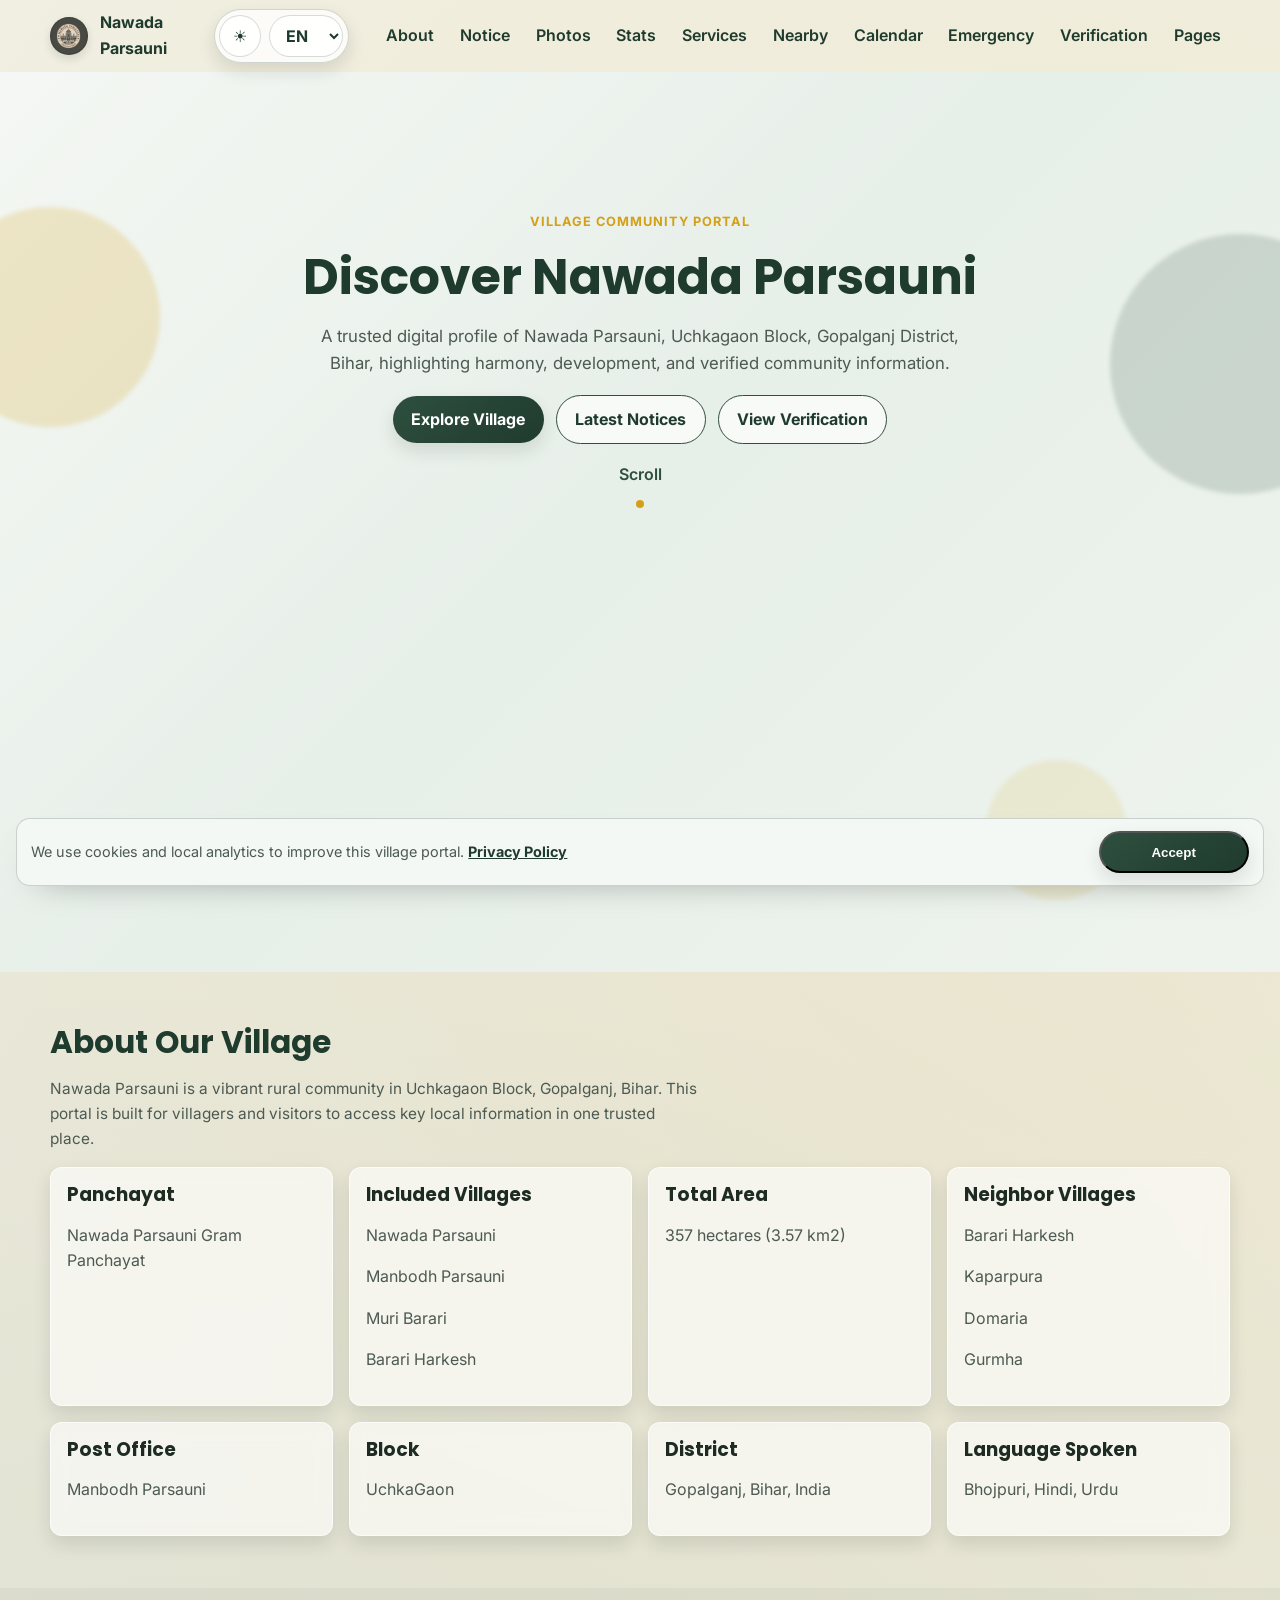
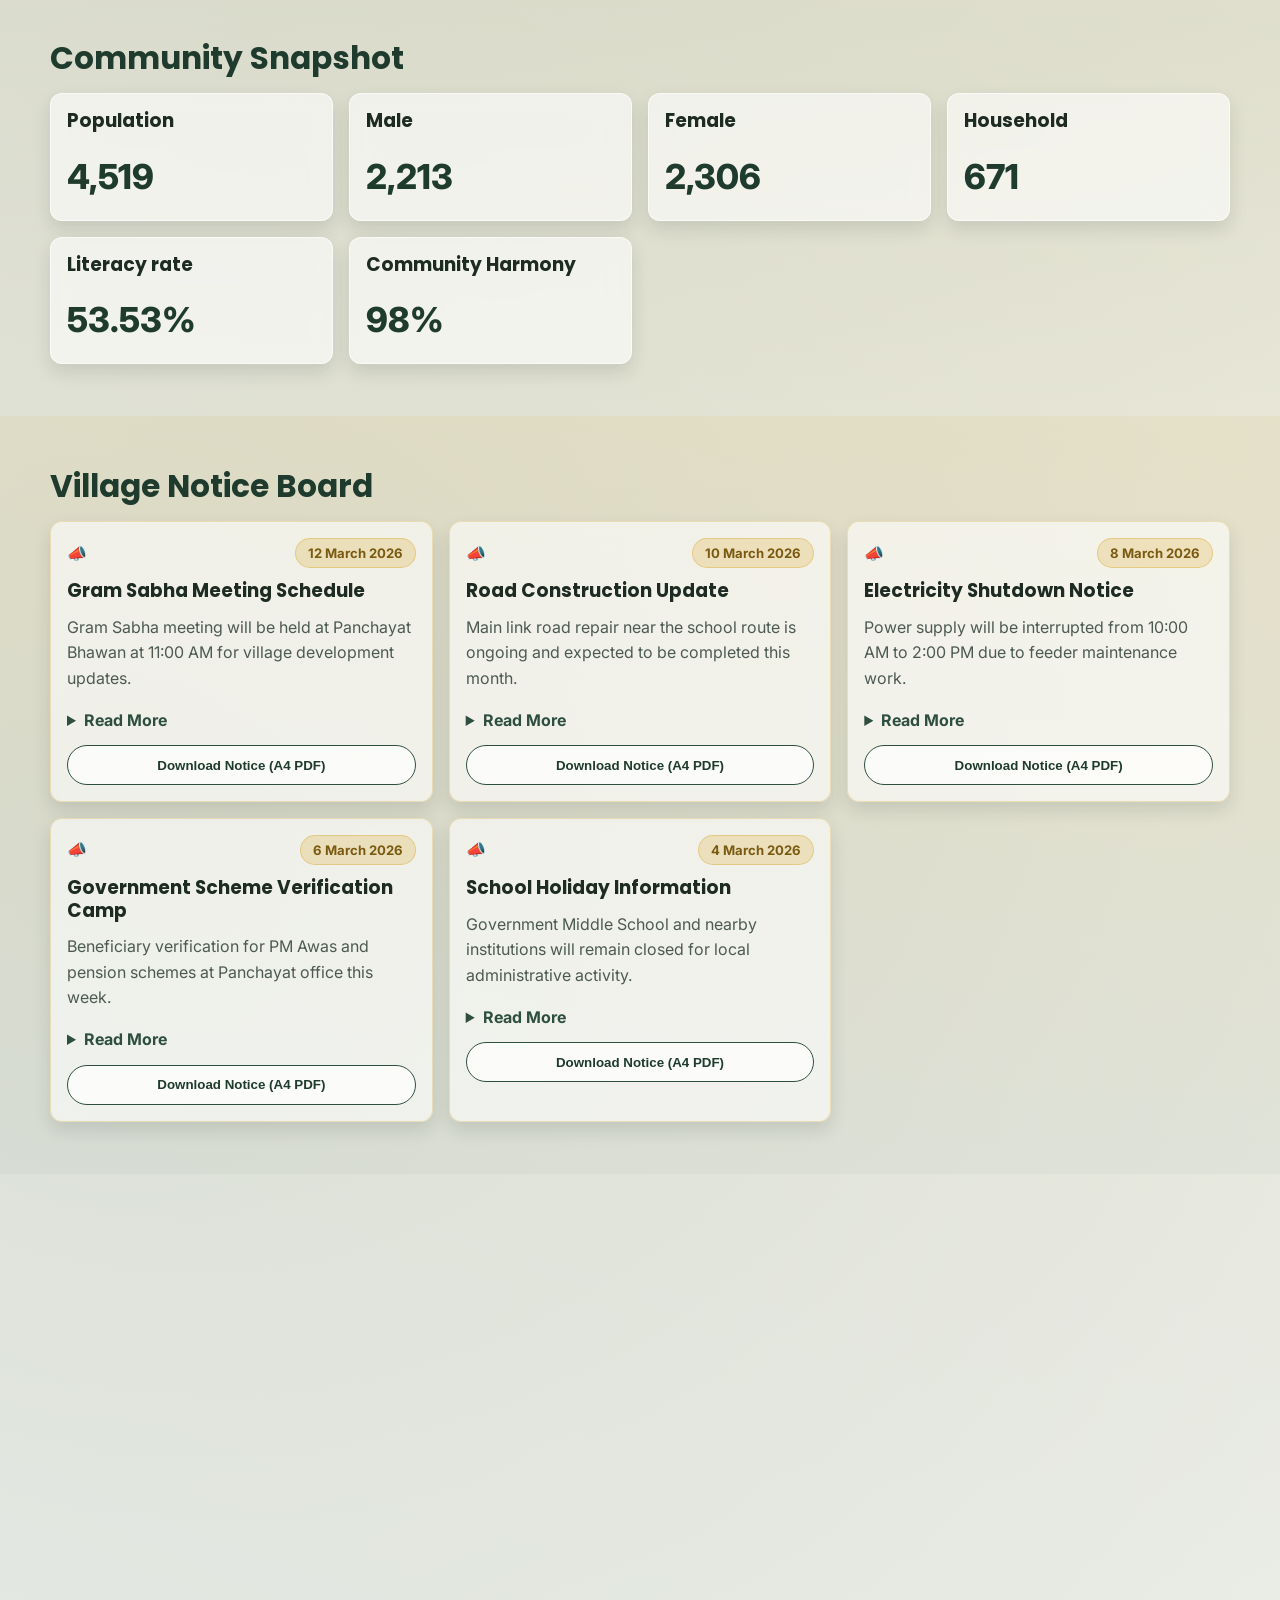
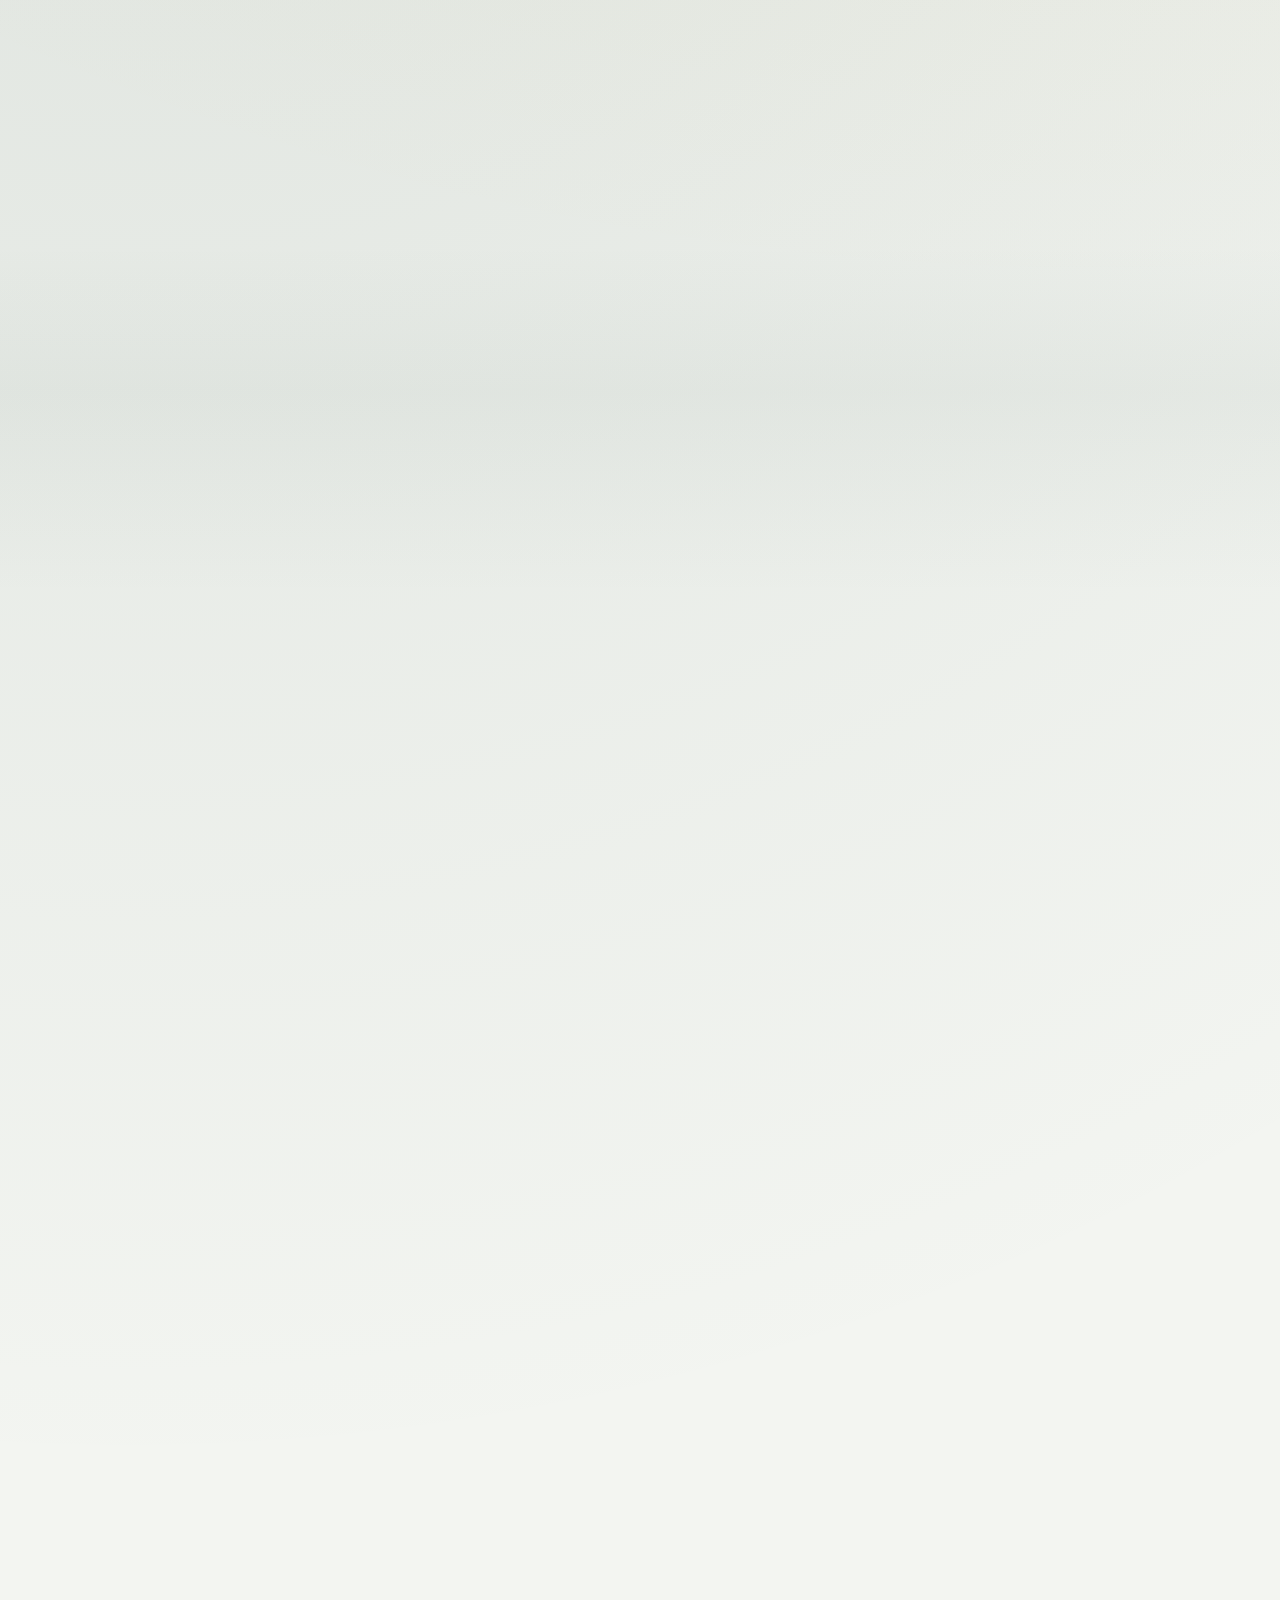
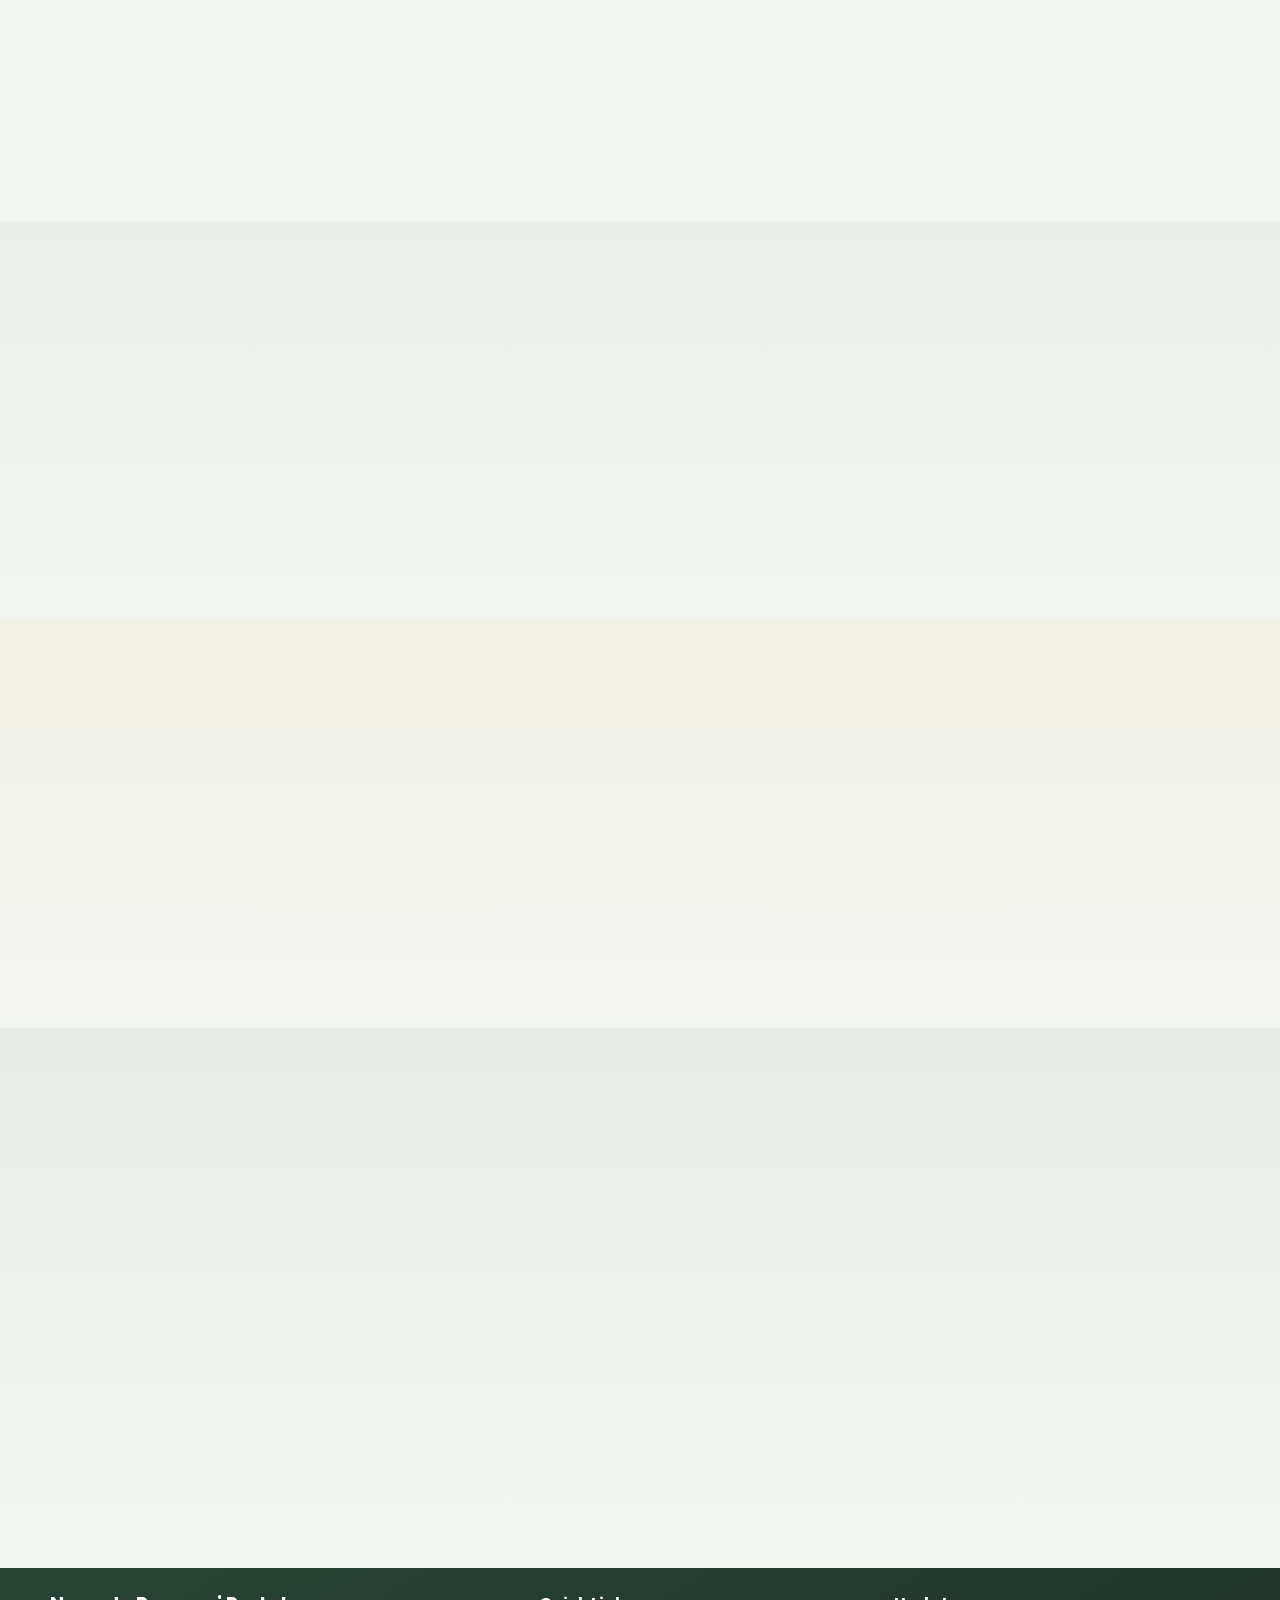
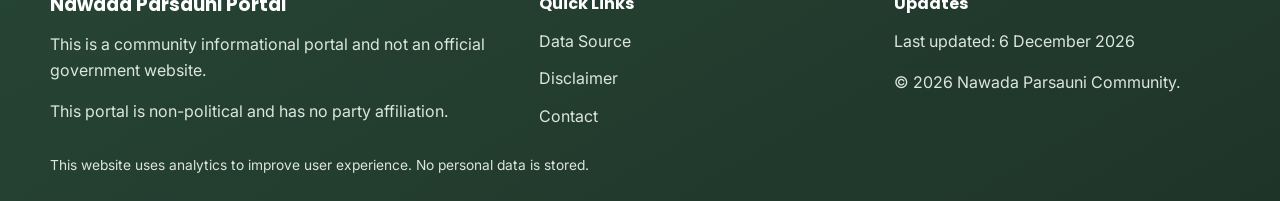
==== commit d6f6a40e: "Upadted files" ====
--- a/index.html
+++ b/index.html
@@ -27,4 +27,4 @@
         "postalCode": "841440",
         "addressCountry": "IN"
       }
-    }</script><script async src="https://www.googletagmanager.com/gtag/js?id=G-DKXYLMYQXK"></script><script defer="defer" src="analytics.js"></script></head><body><a class="skip-link" href="#main-content">Skip to content</a><header class="site-header" id="top"><nav class="navbar container" aria-label="Main navigation"><a class="brand" href="#top"><img class="brand-mark" src="icons/icon-192.png" alt="Nawada Parsauni logo" width="40" height="40" decoding="async"> <span class="brand-text">Nawada Parsauni</span> </a><button class="menu-toggle" id="menuToggle" aria-expanded="false" aria-controls="mobileMenu" aria-label="Open menu"><span></span><span></span><span></span></button><ul class="nav-links desktop-nav"><li><a href="#about">About</a></li><li><a href="#notice-board">Notice</a></li><li><a href="#gallery-events">Photos</a></li><li><a href="#stats">Stats</a></li><li><a href="#services">Services</a></li><li><a href="#nearby-locations">Nearby</a></li><li><a href="#village-calendar">Calendar</a></li><li><a href="#emergency">Emergency</a></li><li><a href="#verification">Verification</a></li><li><a href="education.html">Pages</a></li></ul></nav><div class="mobile-menu" id="mobileMenu" aria-hidden="true" inert><ul class="nav-links"><li><a href="#about">About</a></li><li><a href="#notice-board">Notice Board</a></li><li><a href="#services">Services</a></li><li><a href="#nearby-locations">Nearby Locations</a></li><li><a href="education.html">Education</a></li><li><a href="shops.html">Shops</a></li><li><a href="religious.html">Religious</a></li><li><a href="medical.html">Medical</a></li><li><a href="emergency.html">Emergency Page</a></li><li><a href="gallery.html">Gallery</a></li><li><a href="contact.html">Contact</a></li><li><a href="#verification">Verification</a></li></ul></div></header><main id="main-content"><section class="hero"><div class="hero-bg-shape shape-1" aria-hidden="true"></div><div class="hero-bg-shape shape-2" aria-hidden="true"></div><div class="hero-bg-shape shape-3" aria-hidden="true"></div><div class="container hero-content"><p class="eyebrow">Village Community Portal</p><h1>Discover Nawada Parsauni</h1><p class="subtitle">A trusted digital profile of Nawada Parsauni, Uchkagaon Block, Gopalganj District, Bihar, highlighting harmony, development, and verified community information.</p><div class="hero-cta"><a class="btn btn-primary" href="#about">Explore Village</a> <a class="btn btn-outline" href="#notice-board">Latest Notices</a> <a class="btn btn-outline" href="#verification">View Verification</a></div><a class="scroll-indicator" href="#about" aria-label="Scroll to about section"><span>Scroll</span> <span class="dot"></span></a></div></section><section class="section reveal" id="about"><div class="container"><h2>About Our Village</h2><p class="section-intro">Nawada Parsauni is a vibrant rural community in Uchkagaon Block, Gopalganj, Bihar. This portal is built for villagers and visitors to access key local information in one trusted place.</p><div class="info-grid"><article class="glass-card"><h3>Panchayat</h3><p>Nawada Parsauni Gram Panchayat</p></article><article class="glass-card"><h3>Included Villages</h3><p>Nawada Parsauni</p><p>Manbodh Parsauni</p><p>Muri Barari</p><p>Barari Harkesh</p></article><article class="glass-card"><h3>Total Area</h3><p>357 hectares (3.57 km2)</p></article><article class="glass-card"><h3>Neighbor Villages</h3><p>Barari Harkesh</p><p>Kaparpura</p><p>Domaria</p><p>Gurmha</p></article><article class="glass-card"><h3>Post Office</h3><p>Manbodh Parsauni</p></article><article class="glass-card"><h3>Block</h3><p>UchkaGaon</p></article><article class="glass-card"><h3>District</h3><p>Gopalganj, Bihar, India</p></article><article class="glass-card"><h3>Language Spoken</h3><p>Bhojpuri, Hindi, Urdu</p></article></div></div></section><section class="section stats-section reveal" id="stats"><div class="container"><h2>Community Snapshot</h2><div class="stats-grid"><article class="stat-card glass-card"><h3>Population</h3><p class="counter" data-target="4519">0</p></article><article class="stat-card glass-card"><h3>Male</h3><p class="counter" data-target="2213">0</p></article><article class="stat-card glass-card"><h3>Female</h3><p class="counter" data-target="2306">0</p></article><article class="stat-card glass-card"><h3>Household</h3><p class="counter" data-target="671">0</p></article><article class="stat-card glass-card"><h3>Literacy rate</h3><p class="counter" data-target="53.53" data-unit="percent">0</p></article><article class="stat-card glass-card"><h3>Community Harmony</h3><p class="counter" data-target="98" data-unit="percent">0</p></article></div></div></section><section class="section notice-section reveal" id="notice-board"><div class="container"><h2>Village Notice Board</h2><div class="notice-grid"><article class="notice-card"><div class="notice-head"><span class="notice-icon" aria-hidden="true">&#128227;</span> <span class="notice-date">12 March 2026</span></div><h3>Gram Sabha Meeting Schedule</h3><p>Gram Sabha meeting will be held at Panchayat Bhawan at 11:00 AM for village development updates.</p><details><summary>Read More</summary><p>All ward members and residents are requested to attend with local issues and suggestions.</p></details><button class="btn btn-outline notice-download-btn" type="button">Download Notice (A4 PDF)</button></article><article class="notice-card"><div class="notice-head"><span class="notice-icon" aria-hidden="true">&#128227;</span> <span class="notice-date">10 March 2026</span></div><h3>Road Construction Update</h3><p>Main link road repair near the school route is ongoing and expected to be completed this month.</p><details><summary>Read More</summary><p>Please use alternate lanes from 9:00 AM to 4:00 PM during construction hours.</p></details><button class="btn btn-outline notice-download-btn" type="button">Download Notice (A4 PDF)</button></article><article class="notice-card"><div class="notice-head"><span class="notice-icon" aria-hidden="true">&#128227;</span> <span class="notice-date">8 March 2026</span></div><h3>Electricity Shutdown Notice</h3><p>Power supply will be interrupted from 10:00 AM to 2:00 PM due to feeder maintenance work.</p><details><summary>Read More</summary><p>Maintenance will improve evening voltage stability in Nawada Parsauni local lines.</p></details><button class="btn btn-outline notice-download-btn" type="button">Download Notice (A4 PDF)</button></article><article class="notice-card"><div class="notice-head"><span class="notice-icon" aria-hidden="true">&#128227;</span> <span class="notice-date">6 March 2026</span></div><h3>Government Scheme Verification Camp</h3><p>Beneficiary verification for PM Awas and pension schemes at Panchayat office this week.</p><details><summary>Read More</summary><p>Bring Aadhaar card, passbook, and registered mobile number for document confirmation.</p></details><button class="btn btn-outline notice-download-btn" type="button">Download Notice (A4 PDF)</button></article><article class="notice-card"><div class="notice-head"><span class="notice-icon" aria-hidden="true">&#128227;</span> <span class="notice-date">4 March 2026</span></div><h3>School Holiday Information</h3><p>Government Middle School and nearby institutions will remain closed for local administrative activity.</p><details><summary>Read More</summary><p>Regular classes will resume from the next working day as per school notice.</p></details><button class="btn btn-outline notice-download-btn" type="button">Download Notice (A4 PDF)</button></article></div></div></section><section class="section reveal" id="gallery-events"><div class="container"><div class="section-head"><div><h2>Gallery &amp; Events</h2><p class="section-intro">Explore moments and activities from Nawada Parsauni</p></div><div class="filter-group" role="tablist" aria-label="Gallery filters"><button class="filter-btn active" type="button" data-filter="all" role="tab" aria-selected="true">All</button> <button class="filter-btn" type="button" data-filter="events" role="tab" aria-selected="false">Events</button> <button class="filter-btn" type="button" data-filter="mosque" role="tab" aria-selected="false">Mosque</button> <button class="filter-btn" type="button" data-filter="school" role="tab" aria-selected="false">School</button> <button class="filter-btn" type="button" data-filter="festival" role="tab" aria-selected="false">Festivals</button> <button class="filter-btn" type="button" data-filter="development" role="tab" aria-selected="false">Development</button></div></div><div class="gallery-grid" id="galleryGrid"><figure class="gallery-item reveal" data-category="events"><img src="https://images.unsplash.com/photo-1469474968028-56623f02e42e?auto=format&fit=crop&w=1200&q=70" alt="Nawada Parsauni village community event" loading="lazy" decoding="async" width="1200" height="800"><figcaption><span>Community Gathering</span> <small>Village events</small></figcaption></figure><figure class="gallery-item reveal" data-category="mosque"><img src="https://images.unsplash.com/photo-1489515217757-5fd1be406fef?auto=format&fit=crop&w=1200&q=70" alt="Nawada Parsauni mosque and madrasa view" loading="lazy" decoding="async" width="1200" height="800"><figcaption><span>Mosque &amp; Madrasa</span> <small>Religious place</small></figcaption></figure><figure class="gallery-item reveal" data-category="school"><img src="https://images.unsplash.com/photo-1523580846011-d3a5bc25702b?auto=format&fit=crop&w=1200&q=70" alt="Nawada Parsauni school activity session" loading="lazy" decoding="async" width="1200" height="800"><figcaption><span>School Activities</span> <small>Learning moments</small></figcaption></figure><figure class="gallery-item reveal" data-category="festival"><img src="https://images.unsplash.com/photo-1500530855697-b586d89ba3ee?auto=format&fit=crop&w=1200&q=70" alt="Nawada Parsauni festival celebration" loading="lazy" decoding="async" width="1200" height="800"><figcaption><span>Festival Night</span> <small>Local celebrations</small></figcaption></figure><figure class="gallery-item reveal" data-category="development"><img src="https://images.unsplash.com/photo-1500534314209-a25ddb2bd429?auto=format&fit=crop&w=1200&q=70" alt="Nawada Parsauni development works" loading="lazy" decoding="async" width="1200" height="800"><figcaption><span>Development Works</span> <small>Infrastructure</small></figcaption></figure><figure class="gallery-item reveal" data-category="events"><img src="https://images.unsplash.com/photo-1492684223066-81342ee5ff30?auto=format&fit=crop&w=1200&q=70" alt="Nawada Parsauni village event evening" loading="lazy" decoding="async" width="1200" height="800"><figcaption><span>Evening Program</span> <small>Community moments</small></figcaption></figure><figure class="gallery-item reveal" data-category="school"><img src="https://images.unsplash.com/photo-1503676260728-1c00da094a0b?auto=format&fit=crop&w=1200&q=70" alt="Nawada Parsauni school classroom activity" loading="lazy" decoding="async" width="1200" height="800"><figcaption><span>Classroom Activity</span> <small>Student engagement</small></figcaption></figure><figure class="gallery-item reveal" data-category="festival"><img src="https://images.unsplash.com/photo-1504196606672-aef5c9cefc92?auto=format&fit=crop&w=1200&q=70" alt="Nawada Parsauni community festival gathering" loading="lazy" decoding="async" width="1200" height="800"><figcaption><span>Festival Gathering</span> <small>Village harmony</small></figcaption></figure></div></div></section><section class="section reveal" id="services"><div class="container"><h2>Core Services Directory</h2><p class="section-intro">Village: Nawada Parsauni | Block: UchkaGaon | District: Gopalganj | State: Bihar</p><div class="service-detail-grid service-overview-grid"><article class="glass-card service-detail-card searchable-card" data-name="Education Services" data-category="Education" data-keywords="school education students government private madrasa coaching"><img class="card-image" src="https://images.unsplash.com/photo-1588072432836-e10032774350?auto=format&fit=crop&w=900&q=60" alt="School campus" loading="lazy" decoding="async" width="1600" height="1000"><div class="card-content"><h3>Education</h3><p><span class="type-badge badge-govt">Government</span> <span class="type-badge badge-private">Private</span></p><p>Schools with foundational learning support and local enrollment access.</p><p><span class="meta-icon">&#128205;</span> Nawada Parsauni School Zone, UchkaGaon, Gopalganj, Bihar</p><p><span class="meta-icon">&#9742;</span> <a href="tel:+919912345601">+91 99123 45601</a></p><a class="btn btn-primary map-btn" href="https://www.google.com/maps/search/?api=1&query=Nawada+Parsauni+School+UchkaGaon+Gopalganj+Bihar" target="_blank" rel="noopener noreferrer">&#128506; View on Map</a> <a class="btn btn-outline map-btn" href="education.html">Open Education Page</a></div></article><article class="glass-card service-detail-card searchable-card" data-name="Religious Places" data-category="Religion" data-keywords="religious temple mosque masjid mandir harmony"><img class="card-image" src="image/jama masjid.webp" alt="Religious place" loading="lazy" decoding="async" width="1600" height="1000"><div class="card-content"><h3>Religious Places</h3><p><span class="type-badge badge-religious">Temple</span> <span class="type-badge badge-religious">Mosque</span></p><p>Community places representing shared faith, social harmony, and festivals.</p><p><span class="meta-icon">&#128205;</span> Religious Cluster, Nawada Parsauni, Gopalganj, Bihar</p><a class="btn btn-primary map-btn" href="https://www.google.com/maps/search/?api=1&query=Temple+Mosque+Nawada+Parsauni+Gopalganj+Bihar" target="_blank" rel="noopener noreferrer">&#128506; View on Map</a> <a class="btn btn-outline map-btn" href="religious.html">Open Religious Page</a></div></article><article class="glass-card service-detail-card searchable-card" data-name="Medical Services" data-category="Medical" data-keywords="medical clinic hospital doctor pharmacy health"><img class="card-image" src="https://images.unsplash.com/photo-1516549655169-df83a0774514?auto=format&fit=crop&w=900&q=60" alt="Health center" loading="lazy" decoding="async" width="1600" height="1000"><div class="card-content"><h3>Medical Services</h3><p><span class="type-badge badge-govt">Govt Health Center</span> <span class="type-badge badge-private">Clinic</span></p><p>Primary care, private clinic support, and medicine access for families.</p><p><span class="meta-icon">&#128205;</span> Health Service Corridor, Nawada Parsauni, Gopalganj, Bihar</p><p><span class="meta-icon">&#9742;</span> <a href="tel:108">108</a> Ambulance</p><a class="btn btn-primary map-btn" href="https://www.google.com/maps/search/?api=1&query=Health+Center+Nawada+Parsauni+Gopalganj+Bihar" target="_blank" rel="noopener noreferrer">&#128506; View on Map</a> <a class="btn btn-outline map-btn" href="medical.html">Open Medical Page</a></div></article><article class="glass-card service-detail-card searchable-card" data-name="Shops and Local Business" data-category="Shops" data-keywords="shop market kirana mobile repair hardware business"><img class="card-image" src="https://images.unsplash.com/photo-1542838132-92c53300491e?auto=format&fit=crop&w=900&q=60" alt="Local grocery store" loading="lazy" decoding="async" width="1600" height="1000"><div class="card-content"><h3>Shops & Local Business</h3><p><span class="type-badge badge-private">Grocery</span> <span class="type-badge badge-private">Hardware</span> <span class="type-badge badge-private">Mobile Repair</span></p><p>Daily essentials and local commerce supporting the village economy.</p><p><span class="meta-icon">&#128205;</span> Main Bazaar, Nawada Parsauni, UchkaGaon, Gopalganj, Bihar</p><p><span class="meta-icon">&#9742;</span> <a href="tel:+919955500881">+91 99555 00881</a></p><a class="btn btn-primary map-btn" href="https://www.google.com/maps/search/?api=1&query=Main+Bazaar+Nawada+Parsauni+Gopalganj+Bihar" target="_blank" rel="noopener noreferrer">&#128506; View on Map</a> <a class="btn btn-outline map-btn" href="shops.html">Open Shops Page</a></div></article><article class="glass-card service-detail-card searchable-card" data-name="Emergency Services" data-category="Emergency" data-keywords="emergency police ambulance fire helpline"><img class="card-image" src="https://images.unsplash.com/photo-1523966211575-eb4a01e7dd51?auto=format&fit=crop&w=900&q=60" alt="Emergency response light" loading="lazy" decoding="async" width="1600" height="1000"><div class="card-content"><h3>Emergency</h3><p><span class="type-badge badge-emergency">Police 112</span> <span class="type-badge badge-emergency">Ambulance 108</span> <span class="type-badge badge-emergency">Fire 101</span></p><p>Emergency and voter assistance support for immediate use.</p><p><span class="meta-icon">&#128205;</span> UchkaGaon Response Network, Gopalganj, Bihar</p><p><span class="meta-icon">&#9742;</span> <a href="tel:112">112</a> | <a href="tel:108">108</a> | <a href="tel:101">101</a> | <a href="tel:1950">1950</a></p><a class="btn btn-primary map-btn" href="https://www.google.com/maps/search/?api=1&query=UchkaGaon+Police+Station+Gopalganj+Bihar" target="_blank" rel="noopener noreferrer">&#128506; View on Map</a> <a class="btn btn-outline map-btn" href="emergency.html">Open Emergency Page</a></div></article></div></div></section><section class="section emergency reveal" id="emergency"><div class="container"><h2>Emergency Assistance</h2><div class="split-grid"><article class="glass-card searchable-card" data-name="Emergency Numbers" data-category="Emergency" data-keywords="police 112 ambulance 108 fire 101 emergency"><h3>Emergency Numbers</h3><ul class="clean-list"><li><strong>Police:</strong> 112</li><li><strong>Ambulance:</strong> 108</li><li><strong>Fire:</strong> 101</li></ul></article><article class="glass-card searchable-card" data-name="Election Assistance BLO" data-category="People" data-keywords="blo voter election assistance mukhiya panchayat"><h3>Need Election Assistance?</h3><p>Election-related support has been moved to the dedicated emergency page. Open it to view BLO details and voter helpline information.</p><a class="btn btn-outline" href="emergency.html">Open Emergency Page</a><p class="disclaimer-note">This section provides voter assistance information only. For official updates, refer to the Election Commission of India.</p></article></div></div></section><section class="section reveal" id="nearby-locations"><div class="container"><h2>Nearby Important Locations</h2><p class="section-intro">Key nearby institutions for public safety, healthcare, banking, and transport support for Nawada Parsauni residents.</p><div class="nearby-grid"><article class="glass-card nearby-card nearby-police"><span class="location-icon" aria-hidden="true">&#128737;</span><p><span class="type-badge location-badge badge-police">Police</span></p><h3>UchkaGaon Police Station</h3><p>Primary law and order support point for the block and nearby villages.</p><p><strong>Distance:</strong> Approx. 8 km from Nawada Parsauni</p><p><strong>Address:</strong> UchkaGaon Block, Gopalganj, Bihar</p><p><strong>Phone:</strong> <a href="tel:112">112</a></p><a class="btn btn-primary map-btn" href="https://maps.app.goo.gl/5VSV6y5fv3zF4pDs9" target="_blank" rel="noopener noreferrer">&#128506; View on Google Maps</a></article><article class="glass-card nearby-card nearby-hospital"><span class="location-icon" aria-hidden="true">&#127973;</span><p><span class="type-badge location-badge badge-hospital">Hospital</span></p><h3>Sadar Hospital, Gopalganj</h3><p>Major government referral hospital with emergency and general treatment facilities.</p><p><strong>Distance:</strong> Approx. 15 km from Nawada Parsauni</p><p><strong>Address:</strong> Hospital Road, Gopalganj, Bihar</p><p><strong>Phone:</strong> <a href="tel:108">108</a></p><a class="btn btn-primary map-btn" href="https://maps.app.goo.gl/9pMzehejzcAu9wQHA" target="_blank" rel="noopener noreferrer">&#128506; View on Google Maps</a></article><article class="glass-card nearby-card nearby-bank"><span class="location-icon" aria-hidden="true">&#127974;</span><p><span class="type-badge location-badge badge-bank">Bank</span></p><h3>State Bank of India, Thawe</h3><p>Nearest major bank branch for savings accounts, withdrawals, and government scheme transactions.</p><p><strong>Distance:</strong> Approx. 8 km from Nawada Parsauni</p><p><strong>Address:</strong> Rasool Market, Thawe, Gopalganj, Bihar</p><p><strong>Phone:</strong> <a href="tel:+916152220000">+91 6152 220000</a></p><a class="btn btn-primary map-btn" href="https://maps.app.goo.gl/eHBuEkBNmTpfsxtX6" target="_blank" rel="noopener noreferrer">&#128506; View on Google Maps</a></article><article class="glass-card nearby-card nearby-railway"><span class="location-icon" aria-hidden="true">&#128646;</span><p><span class="type-badge location-badge badge-railway">Railway</span></p><h3>Thawe Junction Railway Station</h3><p>Nearest key railway station for regional rail travel and inter-district connectivity.</p><p><strong>Distance:</strong> Approx. 8 km from Nawada Parsauni</p><p><strong>Address:</strong> Station Road, Thawe, Gopalganj, Bihar</p><p><strong>Phone:</strong> <a href="tel:139">139</a></p><a class="btn btn-primary map-btn" href="https://maps.app.goo.gl/eEzEpmE7ye6Bjutz6" target="_blank" rel="noopener noreferrer">&#128506; View on Google Maps</a></article></div></div></section><section class="section reveal village-calendar" id="village-calendar"><div class="container"><h2>Village Event Calendar</h2><p class="section-intro">Monthly public event list for community coordination. This section can be manually updated anytime.</p><p class="calendar-month">August 2026</p><div class="calendar-list"><article class="glass-card event-card"><div class="event-date-badge">05 Aug 2026</div><div class="event-content"><p><span class="type-badge event-badge event-gramsabha">Gram Sabha</span></p><h3>Gram Sabha Meeting</h3><p>Village development discussion and ward-level issue review with community participation.</p><p><strong>Location:</strong> Panchayat Bhawan, Nawada Parsauni</p></div></article><article class="glass-card event-card"><div class="event-date-badge">15 Aug 2026</div><div class="event-content"><p><span class="type-badge event-badge event-festival">Festival</span></p><h3>Independence Day Celebration</h3><p>Flag hoisting, cultural program, and village youth participation activities.</p><p><strong>Location:</strong> Government Middle School Grounds</p></div></article><article class="glass-card event-card"><div class="event-date-badge">20 Aug 2026</div><div class="event-content"><p><span class="type-badge event-badge event-school">School</span></p><h3>School Annual Function</h3><p>Student performances, awards, and parent-teacher community engagement.</p><p><strong>Location:</strong> Nawada Parsauni Govt Middle School</p></div></article><article class="glass-card event-card"><div class="event-date-badge">24 Aug 2026</div><div class="event-content"><p><span class="type-badge event-badge event-health">Health Camp</span></p><h3>Vaccination Camp</h3><p>Routine immunization and health awareness camp for children and senior citizens.</p><p><strong>Location:</strong> Anganwadi Center, Nawada Parsauni</p></div></article><article class="glass-card event-card"><div class="event-date-badge">29 Aug 2026</div><div class="event-content"><p><span class="type-badge event-badge event-festival">Festival</span></p><h3>Religious Festival Gathering</h3><p>Community prayer and peace-focused social gathering with local coordination support.</p><p><strong>Location:</strong> Community Religious Grounds</p></div></article></div></div></section><section class="section reveal" id="map"><div class="container"><h2>Village Location Map</h2><p class="section-intro">Find Nawada Parsauni, UchkaGaon Block, Gopalganj District, Bihar on the map.</p><article class="glass-card map-card"><button class="map-preview" type="button" data-map-src="https://www.google.com/maps?q=Nawada%20Parsauni%2C%20Gopalganj%2C%20Bihar&output=embed" aria-label="Load interactive map of Nawada Parsauni"><span class="map-preview-icon" aria-hidden="true">&#128506;</span> <span class="map-preview-title">Load Interactive Map</span> <span class="map-preview-subtitle">Tap to view Nawada Parsauni on Google Maps</span></button><noscript><iframe title="Map of Nawada Parsauni, Gopalganj, Bihar" class="map-frame" loading="lazy" referrerpolicy="no-referrer-when-downgrade" width="600" height="450" src="https://www.google.com/maps?q=Nawada%20Parsauni%2C%20Gopalganj%2C%20Bihar&output=embed"></iframe></noscript></article></div></section><section class="section verification reveal" id="verification"><div class="container"><h2>Panchayat Verification</h2><article class="verification-card glass-card searchable-card" data-name="Panchayat Verification Mukhiya Sarpanch" data-category="People" data-keywords="mukhiya sarpanch ward members panchayat verification"><p class="badge">Verified by Gram Panchayat</p><div class="verification-grid"><div><p><strong>Mukhiya Name:</strong> To be updated by Panchayat</p><p><strong>Village Identity:</strong> Nawada Parsauni, Post Manbodh Parsauni, Block Uchkagaon, District Gopalganj, Bihar</p></div><div class="seal-area"><div class="seal-card"><div class="seal-card-head"><span class="seal-title">Digital Signature</span> <span class="seal-subtitle">Issued by Gram Panchayat Office</span></div><div class="seal-body signature-body"><span class="signature-name">Digitally Signed</span> <span class="signature-meta">Nawada Parsauni Panchayat</span> <span class="signature-id">Signature ID: NP-2026-03</span></div></div><div class="seal-card"><div class="seal-card-head"><span class="seal-title">Panchayat Seal</span> <span class="seal-subtitle">Official Gram Panchayat Mark</span></div><div class="seal-body stamp-body"><span class="seal-stamp">NP</span> <span class="signature-meta">Gram Panchayat Nawada Parsauni</span></div></div><div class="seal-card qr-card"><div class="seal-card-head"><span class="seal-title">QR Verification</span> <span class="seal-subtitle">Scan or click to verify</span></div><a class="qr-link" href="QR%20N.P.pdf" target="_blank" rel="noopener noreferrer" aria-label="Open verification PDF in a new tab"><img class="qr-image" src="image/QR.webp" alt="Verification QR code" width="140" height="140" loading="lazy" decoding="async"></a><p class="qr-caption">Verified document link</p></div></div></div></article></div></section><section class="section reveal" id="ads"><div class="container"><h2>Village Community Ads</h2><p class="section-intro">Promote your school, shop, coaching center, service, or community announcement here.</p><article class="glass-card map-card ad-showcase-card"><div class="ad-showcase-media"><img class="ad-showcase-image" src="image/ads.webp" width="700" height="500" alt="Promotional ad banner" loading="lazy" decoding="async"></div><div class="ad-showcase-content"><p class="ad-showcase-label">Promotion Space</p><h3>Show your message to the Nawada Parsauni community</h3><p>This space can be used for school admissions, local shop offers, coaching updates, health camp notices, seasonal sales, and community announcements.</p><p>Send your banner image, title, and short details to publish your promotion here.</p><a class="ad-showcase-email" href="mailto:infonawadaparsauni@gmail.com">infonawadaparsauni@gmail.com</a></div></article></div></section><section class="section reveal feedback-section" id="feedback"><div class="container"><div class="feedback-card"><div class="feedback-icon" aria-hidden="true">&#11088;</div><div class="feedback-content"><h2>Feedback &amp; Suggestions</h2><p>We value your opinion</p></div><div class="star-row" role="group" aria-label="Rate this village portal"><button class="star-btn" type="button" data-value="1" aria-label="1 star">&#9733;</button> <button class="star-btn" type="button" data-value="2" aria-label="2 stars">&#9733;</button> <button class="star-btn" type="button" data-value="3" aria-label="3 stars">&#9733;</button> <button class="star-btn" type="button" data-value="4" aria-label="4 stars">&#9733;</button> <button class="star-btn" type="button" data-value="5" aria-label="5 stars">&#9733;</button></div><p class="rating-thanks" id="ratingThanks" role="status" aria-live="polite"></p></div></div></section><section class="section reveal testimonials-section" id="testimonials"><div class="container"><div class="section-head center"><div><h2>What People Say</h2><p class="section-intro">Voices of residents from Nawada Parsauni</p></div></div><div class="testimonials-grid"><article class="testimonial-card"><div class="testimonial-head"><div class="testimonial-avatar" aria-hidden="true">&#128100;</div><div><h3>Ramesh Kumar</h3><div class="testimonial-rating" aria-hidden="true">&#9733;&#9733;&#9733;&#9733;&#9733;</div></div></div><p>"This portal makes it easy to find official updates and local services in one place."</p></article><article class="testimonial-card"><div class="testimonial-head"><div class="testimonial-avatar" aria-hidden="true">&#128100;</div><div><h3>Shabnam Bano</h3><div class="testimonial-rating" aria-hidden="true">&#9733;&#9733;&#9733;&#9733;&#9734;</div></div></div><p>"The notices and contact information are clear. It saves time for families in the village."</p></article><article class="testimonial-card"><div class="testimonial-head"><div class="testimonial-avatar" aria-hidden="true">&#128100;</div><div><h3>Ajit Singh</h3><div class="testimonial-rating" aria-hidden="true">&#9733;&#9733;&#9733;&#9733;&#9733;</div></div></div><p>"A trustworthy place for verified information. The layout is clean and easy to read."</p></article><article class="testimonial-card"><div class="testimonial-head"><div class="testimonial-avatar" aria-hidden="true">&#128100;</div><div><h3>Pooja Devi</h3><div class="testimonial-rating" aria-hidden="true">&#9733;&#9733;&#9733;&#9733;&#9733;</div></div></div><p>"I like the quick services and the community updates. It feels official and helpful."</p></article></div></div></section><section class="section reveal quick-contact" id="quick-contact"><div class="container"><div class="section-head center"><div><h2>Contact Nawada Parsauni</h2><p class="section-intro">Get in touch for any request or information</p></div></div><div class="contact-grid"><article class="contact-card"><div class="contact-icon" aria-hidden="true">&#9993;</div><h3>Email</h3><a href="mailto:infonawadaparsauni@gmail.com" class="contact-link">infonawadaparsauni@gmail.com</a><p class="contact-meta">For requests &amp; updates</p></article><article class="contact-card"><div class="contact-icon" aria-hidden="true">&#128205;</div><h3>Location</h3><p class="contact-link">Nawada Parsauni, Bihar</p><p class="contact-meta">UchkaGaon Block</p></article></div><div class="contact-cta"><a class="btn btn-primary" href="contact.html">Submit Request</a></div></div></section></main><footer class="site-footer"><div class="container footer-grid"><div><h3>Nawada Parsauni Portal</h3><p>This is a community informational portal and not an official government website.</p><p>This portal is non-political and has no party affiliation.</p></div><div><h4>Quick Links</h4><ul class="clean-list"><li><a href="datasource.html">Data Source</a></li><li><a href="disclaimer.html">Disclaimer</a></li><li><a href="contact.html">Contact</a></li></ul></div><div><h4>Updates</h4><p>Last updated: <span id="lastUpdated">March 2, 2026</span></p><p>&copy; <span id="year"></span> Nawada Parsauni Community.</p></div></div><p class="analytics-note container">This website uses analytics to improve user experience. No personal data is stored.</p></footer><script src="script.js" defer="defer"></script><div class="rating-modal" id="ratingModal" aria-hidden="true"><div class="rating-modal-card" role="dialog" aria-modal="true" aria-label="Select rating"><button class="rating-close" type="button" aria-label="Close rating">&times;</button><h3>Choose Your Rating</h3><div class="rating-stars" role="group" aria-label="Select rating"><button class="rating-star" type="button" data-value="1" aria-label="1 star">&#9733;</button> <button class="rating-star" type="button" data-value="2" aria-label="2 stars">&#9733;</button> <button class="rating-star" type="button" data-value="3" aria-label="3 stars">&#9733;</button> <button class="rating-star" type="button" data-value="4" aria-label="4 stars">&#9733;</button> <button class="rating-star" type="button" data-value="5" aria-label="5 stars">&#9733;</button></div><button class="btn btn-primary rating-submit" type="button" id="ratingSubmitBtn" disabled="disabled">Submit</button></div></div><div class="lightbox" id="galleryLightbox" aria-hidden="true"><button class="lightbox-close" type="button" aria-label="Close gallery preview">&times;</button><div class="lightbox-content" role="dialog" aria-modal="true" aria-label="Gallery preview"><img id="lightboxImage" alt=""><p id="lightboxCaption"></p></div></div></body></html>+    }</script><script async src="https://www.googletagmanager.com/gtag/js?id=G-DKXYLMYQXK"></script><script defer="defer" src="analytics.js"></script></head><body><a class="skip-link" href="#main-content">Skip to content</a><header class="site-header" id="top"><nav class="navbar container" aria-label="Main navigation"><a class="brand" href="#top"><img class="brand-mark" src="icons/icon-192.png" alt="Nawada Parsauni logo" width="40" height="40" decoding="async"> <span class="brand-text">Nawada Parsauni</span> </a><button class="menu-toggle" id="menuToggle" aria-expanded="false" aria-controls="mobileMenu" aria-label="Open menu"><span></span><span></span><span></span></button><ul class="nav-links desktop-nav"><li><a href="#about">About</a></li><li><a href="#notice-board">Notice</a></li><li><a href="#gallery-events">Photos</a></li><li><a href="#stats">Stats</a></li><li><a href="#services">Services</a></li><li><a href="#nearby-locations">Nearby</a></li><li><a href="#village-calendar">Calendar</a></li><li><a href="#emergency">Emergency</a></li><li><a href="#verification">Verification</a></li><li><a href="education.html">Pages</a></li></ul></nav><div class="mobile-menu" id="mobileMenu" aria-hidden="true" inert><ul class="nav-links"><li><a href="#about">About</a></li><li><a href="#notice-board">Notice Board</a></li><li><a href="#services">Services</a></li><li><a href="#nearby-locations">Nearby Locations</a></li><li><a href="education.html">Education</a></li><li><a href="shops.html">Shops</a></li><li><a href="religious.html">Religious</a></li><li><a href="medical.html">Medical</a></li><li><a href="emergency.html">Emergency Page</a></li><li><a href="gallery.html">Gallery</a></li><li><a href="contact.html">Contact</a></li><li><a href="#verification">Verification</a></li></ul></div></header><main id="main-content"><section class="hero"><div class="hero-bg-shape shape-1" aria-hidden="true"></div><div class="hero-bg-shape shape-2" aria-hidden="true"></div><div class="hero-bg-shape shape-3" aria-hidden="true"></div><div class="container hero-content"><p class="eyebrow">Village Community Portal</p><h1>Discover Nawada Parsauni</h1><p class="subtitle">A trusted digital profile of Nawada Parsauni, Uchkagaon Block, Gopalganj District, Bihar, highlighting harmony, development, and verified community information.</p><div class="hero-cta"><a class="btn btn-primary" href="#about">Explore Village</a> <a class="btn btn-outline" href="#notice-board">Latest Notices</a> <a class="btn btn-outline" href="#verification">View Verification</a></div><a class="scroll-indicator" href="#about" aria-label="Scroll to about section"><span>Scroll</span> <span class="dot"></span></a></div></section><section class="section reveal" id="about"><div class="container"><h2>About Our Village</h2><p class="section-intro">Nawada Parsauni is a vibrant rural community in Uchkagaon Block, Gopalganj, Bihar. This portal is built for villagers and visitors to access key local information in one trusted place.</p><div class="info-grid"><article class="glass-card"><h3>Panchayat</h3><p>Nawada Parsauni Gram Panchayat</p></article><article class="glass-card"><h3>Included Villages</h3><p>Nawada Parsauni</p><p>Manbodh Parsauni</p><p>Muri Barari</p><p>Barari Harkesh</p></article><article class="glass-card"><h3>Total Area</h3><p>357 hectares (3.57 km2)</p></article><article class="glass-card"><h3>Neighbor Villages</h3><p>Barari Harkesh</p><p>Kaparpura</p><p>Domaria</p><p>Gurmha</p></article><article class="glass-card"><h3>Post Office</h3><p>Manbodh Parsauni</p></article><article class="glass-card"><h3>Block</h3><p>UchkaGaon</p></article><article class="glass-card"><h3>District</h3><p>Gopalganj, Bihar, India</p></article><article class="glass-card"><h3>Language Spoken</h3><p>Bhojpuri, Hindi, Urdu</p></article></div></div></section><section class="section stats-section reveal" id="stats"><div class="container"><h2>Community Snapshot</h2><div class="stats-grid"><article class="stat-card glass-card"><h3>Population</h3><p class="counter" data-target="4519">0</p></article><article class="stat-card glass-card"><h3>Male</h3><p class="counter" data-target="2213">0</p></article><article class="stat-card glass-card"><h3>Female</h3><p class="counter" data-target="2306">0</p></article><article class="stat-card glass-card"><h3>Household</h3><p class="counter" data-target="671">0</p></article><article class="stat-card glass-card"><h3>Literacy rate</h3><p class="counter" data-target="53.53" data-unit="percent">0</p></article><article class="stat-card glass-card"><h3>Community Harmony</h3><p class="counter" data-target="98" data-unit="percent">0</p></article></div></div></section><section class="section notice-section reveal" id="notice-board"><div class="container"><h2>Village Notice Board</h2><div class="notice-grid"><article class="notice-card"><div class="notice-head"><span class="notice-icon" aria-hidden="true">&#128227;</span> <span class="notice-date">12 March 2026</span></div><h3>Gram Sabha Meeting Schedule</h3><p>Gram Sabha meeting will be held at Panchayat Bhawan at 11:00 AM for village development updates.</p><details><summary>Read More</summary><p>All ward members and residents are requested to attend with local issues and suggestions.</p></details><button class="btn btn-outline notice-download-btn" type="button">Download Notice (A4 PDF)</button></article><article class="notice-card"><div class="notice-head"><span class="notice-icon" aria-hidden="true">&#128227;</span> <span class="notice-date">10 March 2026</span></div><h3>Road Construction Update</h3><p>Main link road repair near the school route is ongoing and expected to be completed this month.</p><details><summary>Read More</summary><p>Please use alternate lanes from 9:00 AM to 4:00 PM during construction hours.</p></details><button class="btn btn-outline notice-download-btn" type="button">Download Notice (A4 PDF)</button></article><article class="notice-card"><div class="notice-head"><span class="notice-icon" aria-hidden="true">&#128227;</span> <span class="notice-date">8 March 2026</span></div><h3>Electricity Shutdown Notice</h3><p>Power supply will be interrupted from 10:00 AM to 2:00 PM due to feeder maintenance work.</p><details><summary>Read More</summary><p>Maintenance will improve evening voltage stability in Nawada Parsauni local lines.</p></details><button class="btn btn-outline notice-download-btn" type="button">Download Notice (A4 PDF)</button></article><article class="notice-card"><div class="notice-head"><span class="notice-icon" aria-hidden="true">&#128227;</span> <span class="notice-date">6 March 2026</span></div><h3>Government Scheme Verification Camp</h3><p>Beneficiary verification for PM Awas and pension schemes at Panchayat office this week.</p><details><summary>Read More</summary><p>Bring Aadhaar card, passbook, and registered mobile number for document confirmation.</p></details><button class="btn btn-outline notice-download-btn" type="button">Download Notice (A4 PDF)</button></article><article class="notice-card"><div class="notice-head"><span class="notice-icon" aria-hidden="true">&#128227;</span> <span class="notice-date">4 March 2026</span></div><h3>School Holiday Information</h3><p>Government Middle School and nearby institutions will remain closed for local administrative activity.</p><details><summary>Read More</summary><p>Regular classes will resume from the next working day as per school notice.</p></details><button class="btn btn-outline notice-download-btn" type="button">Download Notice (A4 PDF)</button></article></div></div></section><section class="section reveal" id="gallery-events"><div class="container"><div class="section-head"><div><h2>Gallery &amp; Events</h2><p class="section-intro">Explore moments and activities from Nawada Parsauni</p></div><div class="filter-group" role="tablist" aria-label="Gallery filters"><button class="filter-btn active" type="button" data-filter="all" role="tab" aria-selected="true">All</button> <button class="filter-btn" type="button" data-filter="events" role="tab" aria-selected="false">Events</button> <button class="filter-btn" type="button" data-filter="mosque" role="tab" aria-selected="false">Mosque</button> <button class="filter-btn" type="button" data-filter="school" role="tab" aria-selected="false">School</button> <button class="filter-btn" type="button" data-filter="festival" role="tab" aria-selected="false">Festivals</button> <button class="filter-btn" type="button" data-filter="development" role="tab" aria-selected="false">Development</button></div></div><div class="gallery-grid" id="galleryGrid"><figure class="gallery-item reveal" data-category="events"><img src="https://images.unsplash.com/photo-1469474968028-56623f02e42e?auto=format&fit=crop&w=1200&q=70" alt="Nawada Parsauni village community event" loading="lazy" decoding="async" width="1200" height="800"><figcaption><span>Community Gathering</span> <small>Village events</small></figcaption></figure><figure class="gallery-item reveal" data-category="mosque"><img src="https://images.unsplash.com/photo-1489515217757-5fd1be406fef?auto=format&fit=crop&w=1200&q=70" alt="Nawada Parsauni mosque and madrasa view" loading="lazy" decoding="async" width="1200" height="800"><figcaption><span>Mosque &amp; Madrasa</span> <small>Religious place</small></figcaption></figure><figure class="gallery-item reveal" data-category="school"><img src="https://images.unsplash.com/photo-1523580846011-d3a5bc25702b?auto=format&fit=crop&w=1200&q=70" alt="Nawada Parsauni school activity session" loading="lazy" decoding="async" width="1200" height="800"><figcaption><span>School Activities</span> <small>Learning moments</small></figcaption></figure><figure class="gallery-item reveal" data-category="festival"><img src="https://images.unsplash.com/photo-1500530855697-b586d89ba3ee?auto=format&fit=crop&w=1200&q=70" alt="Nawada Parsauni festival celebration" loading="lazy" decoding="async" width="1200" height="800"><figcaption><span>Festival Night</span> <small>Local celebrations</small></figcaption></figure><figure class="gallery-item reveal" data-category="development"><img src="https://images.unsplash.com/photo-1500534314209-a25ddb2bd429?auto=format&fit=crop&w=1200&q=70" alt="Nawada Parsauni development works" loading="lazy" decoding="async" width="1200" height="800"><figcaption><span>Development Works</span> <small>Infrastructure</small></figcaption></figure><figure class="gallery-item reveal" data-category="events"><img src="https://images.unsplash.com/photo-1492684223066-81342ee5ff30?auto=format&fit=crop&w=1200&q=70" alt="Nawada Parsauni village event evening" loading="lazy" decoding="async" width="1200" height="800"><figcaption><span>Evening Program</span> <small>Community moments</small></figcaption></figure><figure class="gallery-item reveal" data-category="school"><img src="https://images.unsplash.com/photo-1503676260728-1c00da094a0b?auto=format&fit=crop&w=1200&q=70" alt="Nawada Parsauni school classroom activity" loading="lazy" decoding="async" width="1200" height="800"><figcaption><span>Classroom Activity</span> <small>Student engagement</small></figcaption></figure><figure class="gallery-item reveal" data-category="festival"><img src="https://images.unsplash.com/photo-1504196606672-aef5c9cefc92?auto=format&fit=crop&w=1200&q=70" alt="Nawada Parsauni community festival gathering" loading="lazy" decoding="async" width="1200" height="800"><figcaption><span>Festival Gathering</span> <small>Village harmony</small></figcaption></figure></div></div></section><section class="section reveal" id="services"><div class="container"><h2>Core Services Directory</h2><p class="section-intro">Village: Nawada Parsauni | Block: UchkaGaon | District: Gopalganj | State: Bihar</p><div class="service-detail-grid service-overview-grid"><article class="glass-card service-detail-card searchable-card" data-name="Education Services" data-category="Education" data-keywords="school education students government private madrasa coaching"><img class="card-image" src="https://images.unsplash.com/photo-1588072432836-e10032774350?auto=format&fit=crop&w=900&q=60" alt="School campus" loading="lazy" decoding="async" width="1600" height="1000"><div class="card-content"><h3>Education</h3><p><span class="type-badge badge-govt">Government</span> <span class="type-badge badge-private">Private</span></p><p>Schools with foundational learning support and local enrollment access.</p><p><span class="meta-icon">&#128205;</span> Nawada Parsauni School Zone, UchkaGaon, Gopalganj, Bihar</p><p><span class="meta-icon">&#9742;</span> <a href="tel:+919912345601">+91 99123 45601</a></p><a class="btn btn-primary map-btn" href="https://www.google.com/maps/search/?api=1&query=Nawada+Parsauni+School+UchkaGaon+Gopalganj+Bihar" target="_blank" rel="noopener noreferrer">&#128506; Map</a> <a class="btn btn-outline map-btn" href="education.html">Details</a></div></article><article class="glass-card service-detail-card searchable-card" data-name="Religious Places" data-category="Religion" data-keywords="religious temple mosque masjid mandir harmony"><img class="card-image" src="image/jama masjid.webp" alt="Religious place" loading="lazy" decoding="async" width="1600" height="1000"><div class="card-content"><h3>Religious Places</h3><p><span class="type-badge badge-religious">Temple</span> <span class="type-badge badge-religious">Mosque</span></p><p>Community places representing shared faith, social harmony, and festivals.</p><p><span class="meta-icon">&#128205;</span> Religious Cluster, Nawada Parsauni, Gopalganj, Bihar</p><a class="btn btn-primary map-btn" href="https://www.google.com/maps/search/?api=1&query=Temple+Mosque+Nawada+Parsauni+Gopalganj+Bihar" target="_blank" rel="noopener noreferrer">&#128506; Map</a> <a class="btn btn-outline map-btn" href="religious.html">Details</a></div></article><article class="glass-card service-detail-card searchable-card" data-name="Medical Services" data-category="Medical" data-keywords="medical clinic hospital doctor pharmacy health"><img class="card-image" src="https://images.unsplash.com/photo-1516549655169-df83a0774514?auto=format&fit=crop&w=900&q=60" alt="Health center" loading="lazy" decoding="async" width="1600" height="1000"><div class="card-content"><h3>Medical Services</h3><p><span class="type-badge badge-govt">Govt Health Center</span> <span class="type-badge badge-private">Clinic</span></p><p>Primary care, private clinic support, and medicine access for families.</p><p><span class="meta-icon">&#128205;</span> Health Service Corridor, Nawada Parsauni, Gopalganj, Bihar</p><p><span class="meta-icon">&#9742;</span> <a href="tel:108">108</a> Ambulance</p><a class="btn btn-primary map-btn" href="https://www.google.com/maps/search/?api=1&query=Health+Center+Nawada+Parsauni+Gopalganj+Bihar" target="_blank" rel="noopener noreferrer">&#128506; Map</a> <a class="btn btn-outline map-btn" href="medical.html">Details</a></div></article><article class="glass-card service-detail-card searchable-card" data-name="Shops and Local Business" data-category="Shops" data-keywords="shop market kirana mobile repair hardware business"><img class="card-image" src="https://images.unsplash.com/photo-1542838132-92c53300491e?auto=format&fit=crop&w=900&q=60" alt="Local grocery store" loading="lazy" decoding="async" width="1600" height="1000"><div class="card-content"><h3>Shops & Local Business</h3><p><span class="type-badge badge-private">Grocery</span> <span class="type-badge badge-private">Hardware</span> <span class="type-badge badge-private">Mobile Repair</span></p><p>Daily essentials and local commerce supporting the village economy.</p><p><span class="meta-icon">&#128205;</span> Main Bazaar, Nawada Parsauni, UchkaGaon, Gopalganj, Bihar</p><p><span class="meta-icon">&#9742;</span> <a href="tel:+919955500881">+91 99555 00881</a></p><a class="btn btn-primary map-btn" href="https://www.google.com/maps/search/?api=1&query=Main+Bazaar+Nawada+Parsauni+Gopalganj+Bihar" target="_blank" rel="noopener noreferrer">&#128506; Map</a> <a class="btn btn-outline map-btn" href="shops.html">Details</a></div></article><article class="glass-card service-detail-card searchable-card" data-name="Emergency Services" data-category="Emergency" data-keywords="emergency police ambulance fire helpline"><img class="card-image" src="https://images.unsplash.com/photo-1523966211575-eb4a01e7dd51?auto=format&fit=crop&w=900&q=60" alt="Emergency response light" loading="lazy" decoding="async" width="1600" height="1000"><div class="card-content"><h3>Emergency</h3><p><span class="type-badge badge-emergency">Police 112</span> <span class="type-badge badge-emergency">Ambulance 108</span> <span class="type-badge badge-emergency">Fire 101</span></p><p>Emergency and voter assistance support for immediate use.</p><p><span class="meta-icon">&#128205;</span> UchkaGaon Response Network, Gopalganj, Bihar</p><p><span class="meta-icon">&#9742;</span> <a href="tel:112">112</a> | <a href="tel:108">108</a> | <a href="tel:101">101</a> | <a href="tel:1950">1950</a></p><a class="btn btn-primary map-btn" href="https://www.google.com/maps/search/?api=1&query=UchkaGaon+Police+Station+Gopalganj+Bihar" target="_blank" rel="noopener noreferrer">&#128506; Map</a> <a class="btn btn-outline map-btn" href="emergency.html">Details</a></div></article></div></div></section><section class="section emergency reveal" id="emergency"><div class="container"><h2>Emergency Assistance</h2><div class="split-grid"><article class="glass-card searchable-card" data-name="Emergency Numbers" data-category="Emergency" data-keywords="police 112 ambulance 108 fire 101 emergency"><h3>Emergency Numbers</h3><ul class="clean-list"><li><strong>Police:</strong> 112</li><li><strong>Ambulance:</strong> 108</li><li><strong>Fire:</strong> 101</li></ul></article><article class="glass-card searchable-card" data-name="Election Assistance BLO" data-category="People" data-keywords="blo voter election assistance mukhiya panchayat"><h3>Need Election Assistance?</h3><p>Election-related support has been moved to the dedicated emergency page. Open it to view BLO details and voter helpline information.</p><a class="btn btn-outline" href="emergency.html">Open Emergency Page</a><p class="disclaimer-note">This section provides voter assistance information only. For official updates, refer to the Election Commission of India.</p></article></div></div></section><section class="section reveal" id="nearby-locations"><div class="container"><h2>Nearby Important Locations</h2><p class="section-intro">Key nearby institutions for public safety, healthcare, banking, and transport support for Nawada Parsauni residents.</p><div class="nearby-grid"><article class="glass-card nearby-card nearby-police"><span class="location-icon" aria-hidden="true">&#128737;</span><p><span class="type-badge location-badge badge-police">Police</span></p><h3>UchkaGaon Police Station</h3><p>Primary law and order support point for the block and nearby villages.</p><p><strong>Distance:</strong> Approx. 8 km from Nawada Parsauni</p><p><strong>Address:</strong> UchkaGaon Block, Gopalganj, Bihar</p><p><strong>Phone:</strong> <a href="tel:112">112</a></p><a class="btn btn-primary map-btn" href="https://maps.app.goo.gl/5VSV6y5fv3zF4pDs9" target="_blank" rel="noopener noreferrer">&#128506; View on Google Maps</a></article><article class="glass-card nearby-card nearby-hospital"><span class="location-icon" aria-hidden="true">&#127973;</span><p><span class="type-badge location-badge badge-hospital">Hospital</span></p><h3>Sadar Hospital, Gopalganj</h3><p>Major government referral hospital with emergency and general treatment facilities.</p><p><strong>Distance:</strong> Approx. 15 km from Nawada Parsauni</p><p><strong>Address:</strong> Hospital Road, Gopalganj, Bihar</p><p><strong>Phone:</strong> <a href="tel:108">108</a></p><a class="btn btn-primary map-btn" href="https://maps.app.goo.gl/9pMzehejzcAu9wQHA" target="_blank" rel="noopener noreferrer">&#128506; View on Google Maps</a></article><article class="glass-card nearby-card nearby-bank"><span class="location-icon" aria-hidden="true">&#127974;</span><p><span class="type-badge location-badge badge-bank">Bank</span></p><h3>State Bank of India, Thawe</h3><p>Nearest major bank branch for savings accounts, withdrawals, and government scheme transactions.</p><p><strong>Distance:</strong> Approx. 8 km from Nawada Parsauni</p><p><strong>Address:</strong> Rasool Market, Thawe, Gopalganj, Bihar</p><p><strong>Phone:</strong> <a href="tel:+916152220000">+91 6152 220000</a></p><a class="btn btn-primary map-btn" href="https://maps.app.goo.gl/eHBuEkBNmTpfsxtX6" target="_blank" rel="noopener noreferrer">&#128506; View on Google Maps</a></article><article class="glass-card nearby-card nearby-railway"><span class="location-icon" aria-hidden="true">&#128646;</span><p><span class="type-badge location-badge badge-railway">Railway</span></p><h3>Thawe Junction Railway Station</h3><p>Nearest key railway station for regional rail travel and inter-district connectivity.</p><p><strong>Distance:</strong> Approx. 8 km from Nawada Parsauni</p><p><strong>Address:</strong> Station Road, Thawe, Gopalganj, Bihar</p><p><strong>Phone:</strong> <a href="tel:139">139</a></p><a class="btn btn-primary map-btn" href="https://maps.app.goo.gl/eEzEpmE7ye6Bjutz6" target="_blank" rel="noopener noreferrer">&#128506; View on Google Maps</a></article></div></div></section><section class="section reveal village-calendar" id="village-calendar"><div class="container"><h2>Village Event Calendar</h2><p class="section-intro">Monthly public event list for community coordination. This section can be manually updated anytime.</p><p class="calendar-month">August 2026</p><div class="calendar-list"><article class="glass-card event-card"><div class="event-date-badge">05 Aug 2026</div><div class="event-content"><p><span class="type-badge event-badge event-gramsabha">Gram Sabha</span></p><h3>Gram Sabha Meeting</h3><p>Village development discussion and ward-level issue review with community participation.</p><p><strong>Location:</strong> Panchayat Bhawan, Nawada Parsauni</p></div></article><article class="glass-card event-card"><div class="event-date-badge">15 Aug 2026</div><div class="event-content"><p><span class="type-badge event-badge event-festival">Festival</span></p><h3>Independence Day Celebration</h3><p>Flag hoisting, cultural program, and village youth participation activities.</p><p><strong>Location:</strong> Government Middle School Grounds</p></div></article><article class="glass-card event-card"><div class="event-date-badge">20 Aug 2026</div><div class="event-content"><p><span class="type-badge event-badge event-school">School</span></p><h3>School Annual Function</h3><p>Student performances, awards, and parent-teacher community engagement.</p><p><strong>Location:</strong> Nawada Parsauni Govt Middle School</p></div></article><article class="glass-card event-card"><div class="event-date-badge">24 Aug 2026</div><div class="event-content"><p><span class="type-badge event-badge event-health">Health Camp</span></p><h3>Vaccination Camp</h3><p>Routine immunization and health awareness camp for children and senior citizens.</p><p><strong>Location:</strong> Anganwadi Center, Nawada Parsauni</p></div></article><article class="glass-card event-card"><div class="event-date-badge">29 Aug 2026</div><div class="event-content"><p><span class="type-badge event-badge event-festival">Festival</span></p><h3>Religious Festival Gathering</h3><p>Community prayer and peace-focused social gathering with local coordination support.</p><p><strong>Location:</strong> Community Religious Grounds</p></div></article></div></div></section><section class="section reveal" id="map"><div class="container"><h2>Village Location Map</h2><p class="section-intro">Find Nawada Parsauni, UchkaGaon Block, Gopalganj District, Bihar on the map.</p><article class="glass-card map-card"><button class="map-preview" type="button" data-map-src="https://www.google.com/maps?q=Nawada%20Parsauni%2C%20Gopalganj%2C%20Bihar&output=embed" aria-label="Load interactive map of Nawada Parsauni"><span class="map-preview-icon" aria-hidden="true">&#128506;</span> <span class="map-preview-title">Load Interactive Map</span> <span class="map-preview-subtitle">Tap to view Nawada Parsauni on Google Maps</span></button><noscript><iframe title="Map of Nawada Parsauni, Gopalganj, Bihar" class="map-frame" loading="lazy" referrerpolicy="no-referrer-when-downgrade" width="600" height="450" src="https://www.google.com/maps?q=Nawada%20Parsauni%2C%20Gopalganj%2C%20Bihar&output=embed"></iframe></noscript></article></div></section><section class="section verification reveal" id="verification"><div class="container"><h2>Panchayat Verification</h2><article class="verification-card glass-card searchable-card" data-name="Panchayat Verification Mukhiya Sarpanch" data-category="People" data-keywords="mukhiya sarpanch ward members panchayat verification"><p class="badge">Verified by Gram Panchayat</p><div class="verification-grid"><div><p><strong>Mukhiya Name:</strong> To be updated by Panchayat</p><p><strong>Village Identity:</strong> Nawada Parsauni, Post Manbodh Parsauni, Block Uchkagaon, District Gopalganj, Bihar</p></div><div class="seal-area"><div class="seal-card"><div class="seal-card-head"><span class="seal-title">Digital Signature</span> <span class="seal-subtitle">Issued by Gram Panchayat Office</span></div><div class="seal-body signature-body"><span class="signature-name">Digitally Signed</span> <span class="signature-meta">Nawada Parsauni Panchayat</span> <span class="signature-id">Signature ID: NP-2026-03</span></div></div><div class="seal-card"><div class="seal-card-head"><span class="seal-title">Panchayat Seal</span> <span class="seal-subtitle">Official Gram Panchayat Mark</span></div><div class="seal-body stamp-body"><span class="seal-stamp">NP</span> <span class="signature-meta">Gram Panchayat Nawada Parsauni</span></div></div><div class="seal-card qr-card"><div class="seal-card-head"><span class="seal-title">QR Verification</span> <span class="seal-subtitle">Scan or click to verify</span></div><a class="qr-link" href="QR%20N.P.pdf" target="_blank" rel="noopener noreferrer" aria-label="Open verification PDF in a new tab"><img class="qr-image" src="image/QR.webp" alt="Verification QR code" width="140" height="140" loading="lazy" decoding="async"></a><p class="qr-caption">Verified document link</p></div></div></div></article></div></section><section class="section reveal" id="ads"><div class="container"><h2>Village Community Ads</h2><p class="section-intro">Promote your school, shop, coaching center, service, or community announcement here.</p><article class="glass-card map-card ad-showcase-card"><div class="ad-showcase-media"><img class="ad-showcase-image" src="image/ads.webp" width="700" height="500" alt="Promotional ad banner" loading="lazy" decoding="async"></div><div class="ad-showcase-content"><p class="ad-showcase-label">Promotion Space</p><h3>Show your message to the Nawada Parsauni community</h3><p>This space can be used for school admissions, local shop offers, coaching updates, health camp notices, seasonal sales, and community announcements.</p><p>Send your banner image, title, and short details to publish your promotion here.</p><a class="ad-showcase-email" href="mailto:infonawadaparsauni@gmail.com">infonawadaparsauni@gmail.com</a></div></article></div></section><section class="section reveal feedback-section" id="feedback"><div class="container"><div class="feedback-card"><div class="feedback-icon" aria-hidden="true">&#11088;</div><div class="feedback-content"><h2>Feedback &amp; Suggestions</h2><p>We value your opinion</p></div><div class="star-row" role="group" aria-label="Rate this village portal"><button class="star-btn" type="button" data-value="1" aria-label="1 star">&#9733;</button> <button class="star-btn" type="button" data-value="2" aria-label="2 stars">&#9733;</button> <button class="star-btn" type="button" data-value="3" aria-label="3 stars">&#9733;</button> <button class="star-btn" type="button" data-value="4" aria-label="4 stars">&#9733;</button> <button class="star-btn" type="button" data-value="5" aria-label="5 stars">&#9733;</button></div><p class="rating-thanks" id="ratingThanks" role="status" aria-live="polite"></p></div></div></section><section class="section reveal testimonials-section" id="testimonials"><div class="container"><div class="section-head center"><div><h2>What People Say</h2><p class="section-intro">Voices of residents from Nawada Parsauni</p></div></div><div class="testimonials-grid"><article class="testimonial-card"><div class="testimonial-head"><div class="testimonial-avatar" aria-hidden="true">&#128100;</div><div><h3>Ramesh Kumar</h3><div class="testimonial-rating" aria-hidden="true">&#9733;&#9733;&#9733;&#9733;&#9733;</div></div></div><p>"This portal makes it easy to find official updates and local services in one place."</p></article><article class="testimonial-card"><div class="testimonial-head"><div class="testimonial-avatar" aria-hidden="true">&#128100;</div><div><h3>Shabnam Bano</h3><div class="testimonial-rating" aria-hidden="true">&#9733;&#9733;&#9733;&#9733;&#9734;</div></div></div><p>"The notices and contact information are clear. It saves time for families in the village."</p></article><article class="testimonial-card"><div class="testimonial-head"><div class="testimonial-avatar" aria-hidden="true">&#128100;</div><div><h3>Ajit Singh</h3><div class="testimonial-rating" aria-hidden="true">&#9733;&#9733;&#9733;&#9733;&#9733;</div></div></div><p>"A trustworthy place for verified information. The layout is clean and easy to read."</p></article><article class="testimonial-card"><div class="testimonial-head"><div class="testimonial-avatar" aria-hidden="true">&#128100;</div><div><h3>Pooja Devi</h3><div class="testimonial-rating" aria-hidden="true">&#9733;&#9733;&#9733;&#9733;&#9733;</div></div></div><p>"I like the quick services and the community updates. It feels official and helpful."</p></article></div></div></section><section class="section reveal quick-contact" id="quick-contact"><div class="container"><div class="section-head center"><div><h2>Contact Nawada Parsauni</h2><p class="section-intro">Get in touch for any request or information</p></div></div><div class="contact-grid"><article class="contact-card"><div class="contact-icon" aria-hidden="true">&#9993;</div><h3>Email</h3><a href="mailto:infonawadaparsauni@gmail.com" class="contact-link">infonawadaparsauni@gmail.com</a><p class="contact-meta">For requests &amp; updates</p></article><article class="contact-card"><div class="contact-icon" aria-hidden="true">&#128205;</div><h3>Location</h3><p class="contact-link">Nawada Parsauni, Bihar</p><p class="contact-meta">UchkaGaon Block</p></article></div><div class="contact-cta"><a class="btn btn-primary" href="contact.html">Submit Request</a></div></div></section></main><footer class="site-footer"><div class="container footer-grid"><div><h3>Nawada Parsauni Portal</h3><p>This is a community informational portal and not an official government website.</p><p>This portal is non-political and has no party affiliation.</p></div><div><h4>Quick Links</h4><ul class="clean-list"><li><a href="datasource.html">Data Source</a></li><li><a href="disclaimer.html">Disclaimer</a></li><li><a href="contact.html">Contact</a></li></ul></div><div><h4>Updates</h4><p>Last updated: <span id="lastUpdated">March 2, 2026</span></p><p>&copy; <span id="year"></span> Nawada Parsauni Community.</p></div></div><p class="analytics-note container">This website uses analytics to improve user experience. No personal data is stored.</p></footer><script src="script.js" defer="defer"></script><div class="rating-modal" id="ratingModal" aria-hidden="true"><div class="rating-modal-card" role="dialog" aria-modal="true" aria-label="Select rating"><button class="rating-close" type="button" aria-label="Close rating">&times;</button><h3>Choose Your Rating</h3><div class="rating-stars" role="group" aria-label="Select rating"><button class="rating-star" type="button" data-value="1" aria-label="1 star">&#9733;</button> <button class="rating-star" type="button" data-value="2" aria-label="2 stars">&#9733;</button> <button class="rating-star" type="button" data-value="3" aria-label="3 stars">&#9733;</button> <button class="rating-star" type="button" data-value="4" aria-label="4 stars">&#9733;</button> <button class="rating-star" type="button" data-value="5" aria-label="5 stars">&#9733;</button></div><button class="btn btn-primary rating-submit" type="button" id="ratingSubmitBtn" disabled="disabled">Submit</button></div></div><div class="lightbox" id="galleryLightbox" aria-hidden="true"><button class="lightbox-close" type="button" aria-label="Close gallery preview">&times;</button><div class="lightbox-content" role="dialog" aria-modal="true" aria-label="Gallery preview"><img id="lightboxImage" alt=""><p id="lightboxCaption"></p></div></div></body></html>
--- a/style.css
+++ b/style.css
@@ -8,14 +8,14 @@
   --text-soft: #4c5a52;
   --border: rgba(46, 79, 63, 0.2);
   --shadow: 0 8px 18px rgba(19, 30, 24, 0.12);
-  --radius-lg: 24px;
-  --radius-md: 16px;
+  --radius-lg: 18px;
+  --radius-md: 12px;
   --space-1: 0.5rem;
   --space-2: 0.75rem;
   --space-3: 1rem;
-  --space-4: 1.5rem;
-  --space-5: 2rem;
-  --space-6: 3rem;
+  --space-4: 1.15rem;
+  --space-5: 1.6rem;
+  --space-6: 2.25rem;
   --transition: 280ms ease;
   --ui-control-bg: rgba(255, 255, 255, 0.78);
   --ui-control-border: rgba(46, 79, 63, 0.22);
@@ -410,30 +410,30 @@
 }
 
 .hero h1 {
-  margin-top: var(--space-3);
-  font-size: clamp(2rem, 9vw, 3.7rem);
+  margin-top: var(--space-2);
+  font-size: clamp(1.8rem, 7vw, 3.05rem);
   color: var(--primary-dark);
 }
 
 .subtitle {
   max-width: 58ch;
   margin-inline: auto;
-  font-size: clamp(1rem, 3.2vw, 1.15rem);
+  font-size: clamp(0.94rem, 2.5vw, 1.05rem);
 }
 
 .hero-cta {
   display: flex;
   flex-direction: column;
-  gap: var(--space-3);
+  gap: var(--space-2);
   align-items: center;
-  margin: var(--space-5) 0;
+  margin: var(--space-4) 0;
 }
 
 .btn {
-  min-height: 48px;
-  min-width: 180px;
+  min-height: 42px;
+  min-width: 150px;
   border-radius: 999px;
-  padding: 0.8rem 1.5rem;
+  padding: 0.65rem 1.15rem;
   display: inline-flex;
   align-items: center;
   justify-content: center;
@@ -478,9 +478,9 @@
 }
 
 .section {
-  padding: clamp(2.4rem, 6vw, 4.5rem) 0;
+  padding: clamp(1.8rem, 4.5vw, 3.25rem) 0;
   content-visibility: auto;
-  contain-intrinsic-size: 1px 800px;
+  contain-intrinsic-size: 1px 640px;
 }
 
 .search-section {
@@ -952,8 +952,8 @@
 
 .gallery-grid {
   display: grid;
-  gap: clamp(0.9rem, 2vw, 1.25rem);
-  grid-template-columns: repeat(auto-fit, minmax(min(100%, 240px), 1fr));
+  gap: clamp(0.75rem, 1.5vw, 1rem);
+  grid-template-columns: repeat(auto-fit, minmax(min(100%, 220px), 1fr));
   align-items: stretch;
 }
 
@@ -962,11 +962,11 @@
   position: relative;
   min-width: 0;
   aspect-ratio: 4 / 3;
-  border-radius: 18px;
+  border-radius: 14px;
   overflow: hidden;
   background: rgba(255, 255, 255, 0.8);
   border: 1px solid rgba(46, 79, 63, 0.2);
-  box-shadow: 0 14px 28px rgba(16, 28, 22, 0.12);
+  box-shadow: 0 10px 22px rgba(16, 28, 22, 0.11);
   cursor: zoom-in;
   transform: translateY(0);
   isolation: isolate;
@@ -997,7 +997,7 @@
   bottom: 0;
   z-index: 2;
   min-width: 0;
-  padding: 1.2rem 1rem 0.95rem;
+  padding: 0.95rem 0.8rem 0.75rem;
   color: #fff;
   background: transparent;
   display: grid;
@@ -1107,14 +1107,14 @@
 
 .notice-grid {
   display: grid;
-  gap: var(--space-4);
+  gap: var(--space-3);
 }
 
 .notice-card {
   background: var(--surface);
   border: 1px solid rgba(212, 160, 23, 0.25);
   border-radius: var(--radius-md);
-  padding: var(--space-4);
+  padding: var(--space-3);
   box-shadow: var(--shadow);
   opacity: 0;
   transform: translateY(18px);
@@ -1172,18 +1172,20 @@
 }
 
 .notice-download-btn {
-  margin-top: var(--space-3);
+  margin-top: var(--space-2);
   width: 100%;
-  min-height: 46px;
+  min-height: 40px;
 }
 
 .section h2 {
-  font-size: clamp(1.5rem, 5.6vw, 2.3rem);
+  font-size: clamp(1.35rem, 4.5vw, 1.95rem);
   color: var(--primary-dark);
 }
 
 .section-intro {
   max-width: 65ch;
+  margin-bottom: var(--space-3);
+  font-size: 0.96rem;
 }
 
 .info-grid,
@@ -1191,12 +1193,12 @@
 .services-grid,
 .split-grid {
   display: grid;
-  gap: var(--space-4);
+  gap: var(--space-3);
 }
 
 .glass-card {
   border-radius: var(--radius-md);
-  padding: var(--space-4);
+  padding: var(--space-3);
   background: var(--surface);
   border: 1px solid rgba(255, 255, 255, 0.65);
   box-shadow: var(--shadow);
@@ -1215,7 +1217,7 @@
 
 .counter {
   margin: 0;
-  font-size: clamp(2rem, 8vw, 2.6rem);
+  font-size: clamp(1.65rem, 6vw, 2.15rem);
   font-weight: 800;
   color: var(--primary-dark);
 }
@@ -1740,19 +1742,19 @@
 
 .contact-layout {
   display: grid;
-  gap: var(--space-4);
-  margin-top: var(--space-4);
+  gap: var(--space-3);
+  margin-top: var(--space-3);
 }
 
 .service-page-head h1 {
   margin-bottom: var(--space-2);
-  font-size: clamp(1.8rem, 6vw, 2.6rem);
+  font-size: clamp(1.55rem, 5vw, 2.15rem);
 }
 
 .service-detail-grid {
   display: grid;
-  gap: clamp(0.9rem, 2vw, 1.25rem);
-  margin-top: var(--space-4);
+  gap: clamp(0.7rem, 1.5vw, 1rem);
+  margin-top: var(--space-3);
 }
 
 .service-detail-card {
@@ -1762,10 +1764,23 @@
 
 #services {
   background: linear-gradient(180deg, rgba(255, 255, 255, 0), rgba(46, 79, 63, 0.045) 42%, rgba(255, 255, 255, 0));
+  padding-block: clamp(1.25rem, 3vw, 2.35rem);
+}
+
+#services h2 {
+  margin-bottom: 0.45rem;
+  font-size: clamp(1.25rem, 3.2vw, 1.7rem);
+}
+
+#services .section-intro {
+  margin-bottom: 0.75rem;
+  font-size: 0.86rem;
+  line-height: 1.45;
 }
 
 .service-overview-grid {
-  grid-template-columns: repeat(auto-fit, minmax(min(100%, 260px), 1fr));
+  gap: clamp(0.55rem, 1vw, 0.8rem);
+  grid-template-columns: repeat(auto-fit, minmax(min(100%, 190px), 1fr));
   align-items: stretch;
 }
 
@@ -1773,20 +1788,20 @@
   position: relative;
   display: flex;
   min-height: 0;
-  border-radius: 18px;
+  border-radius: 10px;
   border: 1px solid rgba(46, 79, 63, 0.16);
   background: rgba(255, 255, 255, 0.74);
-  box-shadow: 0 12px 26px rgba(16, 28, 22, 0.11);
+  box-shadow: 0 7px 16px rgba(16, 28, 22, 0.09);
 }
 
 .service-overview-grid .service-detail-card::before {
   position: absolute;
-  top: 0.95rem;
-  left: 0.95rem;
+  top: 0.58rem;
+  left: 0.58rem;
   z-index: 2;
-  width: 42px;
-  height: 42px;
-  border-radius: 14px;
+  width: 28px;
+  height: 28px;
+  border-radius: 8px;
   display: grid;
   place-items: center;
   background: rgba(255, 255, 255, 0.92);
@@ -1794,7 +1809,7 @@
   box-shadow: 0 10px 20px rgba(16, 28, 22, 0.12);
   color: var(--primary-dark);
   font-family: "Poppins", "Inter", sans-serif;
-  font-size: 1rem;
+  font-size: 0.68rem;
   font-weight: 800;
   line-height: 1;
 }
@@ -1812,7 +1827,7 @@
 .service-overview-grid .service-detail-card[data-category="Medical"]::before {
   content: "+";
   color: #146c43;
-  font-size: 1.55rem;
+  font-size: 1.05rem;
 }
 
 .service-overview-grid .service-detail-card[data-category="Shops"]::before {
@@ -1823,19 +1838,19 @@
 .service-overview-grid .service-detail-card[data-category="Emergency"]::before {
   content: "SOS";
   color: #9c2222;
-  font-size: 0.82rem;
+  font-size: 0.58rem;
 }
 
 .service-overview-grid .service-detail-card:hover,
 .service-overview-grid .service-detail-card:focus-within {
-  transform: translateY(-5px);
-  box-shadow: 0 18px 32px rgba(16, 28, 22, 0.16);
+  transform: translateY(-3px);
+  box-shadow: 0 14px 24px rgba(16, 28, 22, 0.14);
 }
 
 .card-image {
   display: block;
   width: 100%;
-  aspect-ratio: 16 / 10;
+  aspect-ratio: 16 / 9;
   object-fit: cover;
 }
 
@@ -1856,9 +1871,9 @@
 
 .ad-showcase-card {
   display: grid;
-  gap: clamp(1rem, 2.4vw, 1.5rem);
+  gap: clamp(0.85rem, 1.8vw, 1.15rem);
   align-items: center;
-  padding: clamp(0.85rem, 2vw, 1.1rem);
+  padding: clamp(0.7rem, 1.5vw, 0.9rem);
 }
 
 .ad-showcase-media {
@@ -1868,12 +1883,12 @@
 .ad-showcase-image {
   display: block;
   width: 100%;
-  max-height: min(78vh, 900px);
+  max-height: min(64vh, 720px);
   aspect-ratio: auto;
   object-fit: contain;
   object-position: center;
   margin-inline: auto;
-  border-radius: 18px;
+  border-radius: 14px;
   background: linear-gradient(180deg, rgba(46, 79, 63, 0.04), rgba(46, 79, 63, 0.01));
 }
 
@@ -1925,7 +1940,7 @@
 }
 
 .card-content {
-  padding: var(--space-4);
+  padding: var(--space-3);
 }
 
 .service-overview-grid .card-content {
@@ -1935,45 +1950,46 @@
   display: flex;
   flex-direction: column;
   min-width: 0;
-  padding: 4.15rem 1rem 1rem;
+  padding: 2.75rem 0.65rem 0.65rem;
 }
 
 .service-overview-grid .card-content h3 {
-  margin-bottom: 0.55rem;
-  font-size: 1.08rem;
+  margin-bottom: 0.32rem;
+  font-size: 0.88rem;
   color: var(--primary-dark);
 }
 
 .service-overview-grid .card-content p {
-  margin-bottom: 0.65rem;
-  font-size: 0.91rem;
-  line-height: 1.45;
-}
-
+  margin-bottom: 0.35rem;
+  font-size: 0.76rem;
+  line-height: 1.32;
+}
+
+.service-overview-grid .card-content p:nth-of-type(2),
 .service-overview-grid .card-content p:nth-of-type(3),
 .service-overview-grid .card-content p:nth-of-type(4) {
-  display: block;
-  font-size: 0.84rem;
+  display: none;
+  font-size: 0.78rem;
   color: var(--text-soft);
 }
 
 .service-overview-grid .card-content p:first-of-type {
   display: flex;
   flex-wrap: wrap;
-  gap: 0.35rem;
+  gap: 0.25rem;
 }
 
 .card-content h2 {
   margin-bottom: var(--space-2);
-  font-size: clamp(1.2rem, 4.6vw, 1.45rem);
+  font-size: clamp(1.05rem, 3.8vw, 1.25rem);
 }
 
 .type-badge {
   display: inline-flex;
   align-items: center;
   border-radius: 999px;
-  padding: 0.3rem 0.7rem;
-  font-size: 0.72rem;
+  padding: 0.18rem 0.42rem;
+  font-size: 0.58rem;
   font-weight: 800;
   letter-spacing: 0.02em;
   text-transform: uppercase;
@@ -2012,31 +2028,31 @@
 .map-btn {
   margin-top: var(--space-2);
   width: 100%;
-  min-height: 52px;
+  min-height: 44px;
 }
 
 .service-overview-grid .map-btn {
   min-width: 0;
-  min-height: 42px;
+  min-height: 32px;
   margin-top: auto;
-  padding: 0.65rem 0.8rem;
-  border-radius: 12px;
-  font-size: 0.9rem;
+  padding: 0.38rem 0.5rem;
+  border-radius: 8px;
+  font-size: 0.72rem;
   overflow-wrap: anywhere;
 }
 
 .service-overview-grid .map-btn + .map-btn {
-  margin-top: 0.5rem;
+  margin-top: 0.3rem;
 }
 
 .nearby-grid {
   display: grid;
-  gap: var(--space-4);
-  margin-top: var(--space-4);
+  gap: var(--space-3);
+  margin-top: var(--space-3);
 }
 
 .nearby-card {
-  border-radius: 18px;
+  border-radius: 14px;
   border: 1px solid rgba(46, 79, 63, 0.2);
   position: relative;
   overflow: hidden;
@@ -2454,7 +2470,7 @@
 
   .desktop-nav {
     display: flex;
-    gap: var(--space-3);
+    gap: 0.45rem;
     align-items: center;
   }
 
@@ -2466,8 +2482,8 @@
   .desktop-nav a {
     text-decoration: none;
     color: var(--primary-dark);
-    min-height: 42px;
-    padding: 0.4rem 0.75rem;
+    min-height: 38px;
+    padding: 0.34rem 0.58rem;
     border-radius: 10px;
     font-weight: 600;
   }
@@ -2526,7 +2542,7 @@
 
   .calendar-list {
     position: relative;
-    gap: var(--space-4);
+    gap: var(--space-3);
   }
 
   .calendar-list::before {
@@ -2632,7 +2648,7 @@
   }
 
   .service-overview-grid {
-    grid-template-columns: repeat(3, minmax(0, 1fr));
+    grid-template-columns: repeat(5, minmax(0, 1fr));
   }
 
   .emergency-grid .election-help {
@@ -2652,15 +2668,15 @@
 
 @media (max-width: 640px) {
   .container {
-    width: min(100% - 1.1rem, 1180px);
+    width: min(100% - 1rem, 1180px);
   }
 
   .section h2 {
-    font-size: clamp(1.35rem, 8vw, 1.75rem);
+    font-size: clamp(1.22rem, 7vw, 1.55rem);
   }
 
   .section-intro {
-    font-size: 0.94rem;
+    font-size: 0.88rem;
   }
 
   .filter-group {
@@ -2676,7 +2692,7 @@
   }
 
   .gallery-grid {
-    gap: 0.85rem;
+    gap: 0.7rem;
   }
 
   .gallery-item {
@@ -2684,19 +2700,28 @@
   }
 
   .gallery-item figcaption {
-    padding: 1rem 0.85rem 0.75rem;
+    padding: 0.85rem 0.7rem 0.65rem;
   }
 
   .service-detail-grid {
-    margin-top: 1rem;
+    margin-top: 0.75rem;
   }
 
   .service-overview-grid .card-content {
-    padding: 3.9rem 0.85rem 0.85rem;
+    padding: 2.6rem 0.65rem 0.65rem;
+  }
+
+  .service-overview-grid .card-content h3 {
+    font-size: 0.86rem;
+  }
+
+  .service-overview-grid .card-content p:nth-of-type(2) {
+    display: block;
+    font-size: 0.74rem;
   }
 
   .service-overview-grid .map-btn {
-    font-size: 0.86rem;
+    font-size: 0.72rem;
   }
 
   .cookie-banner {
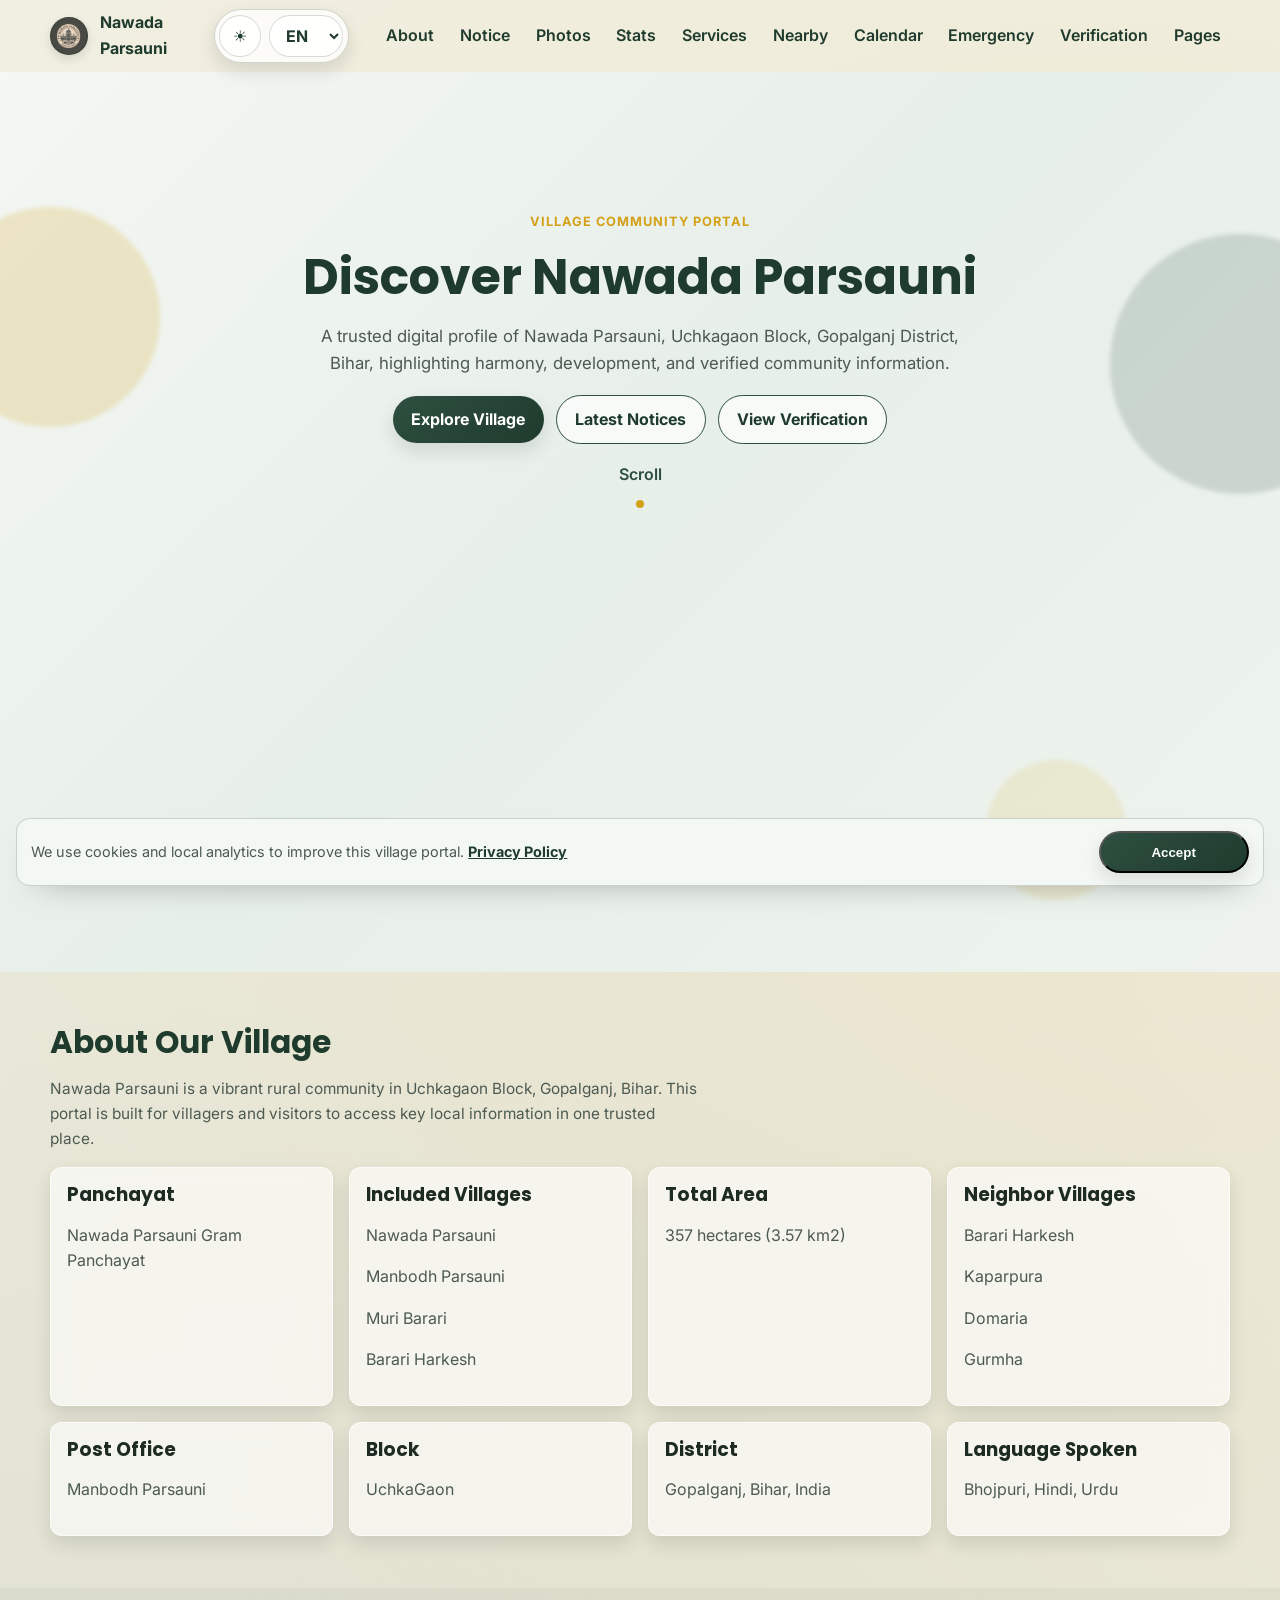
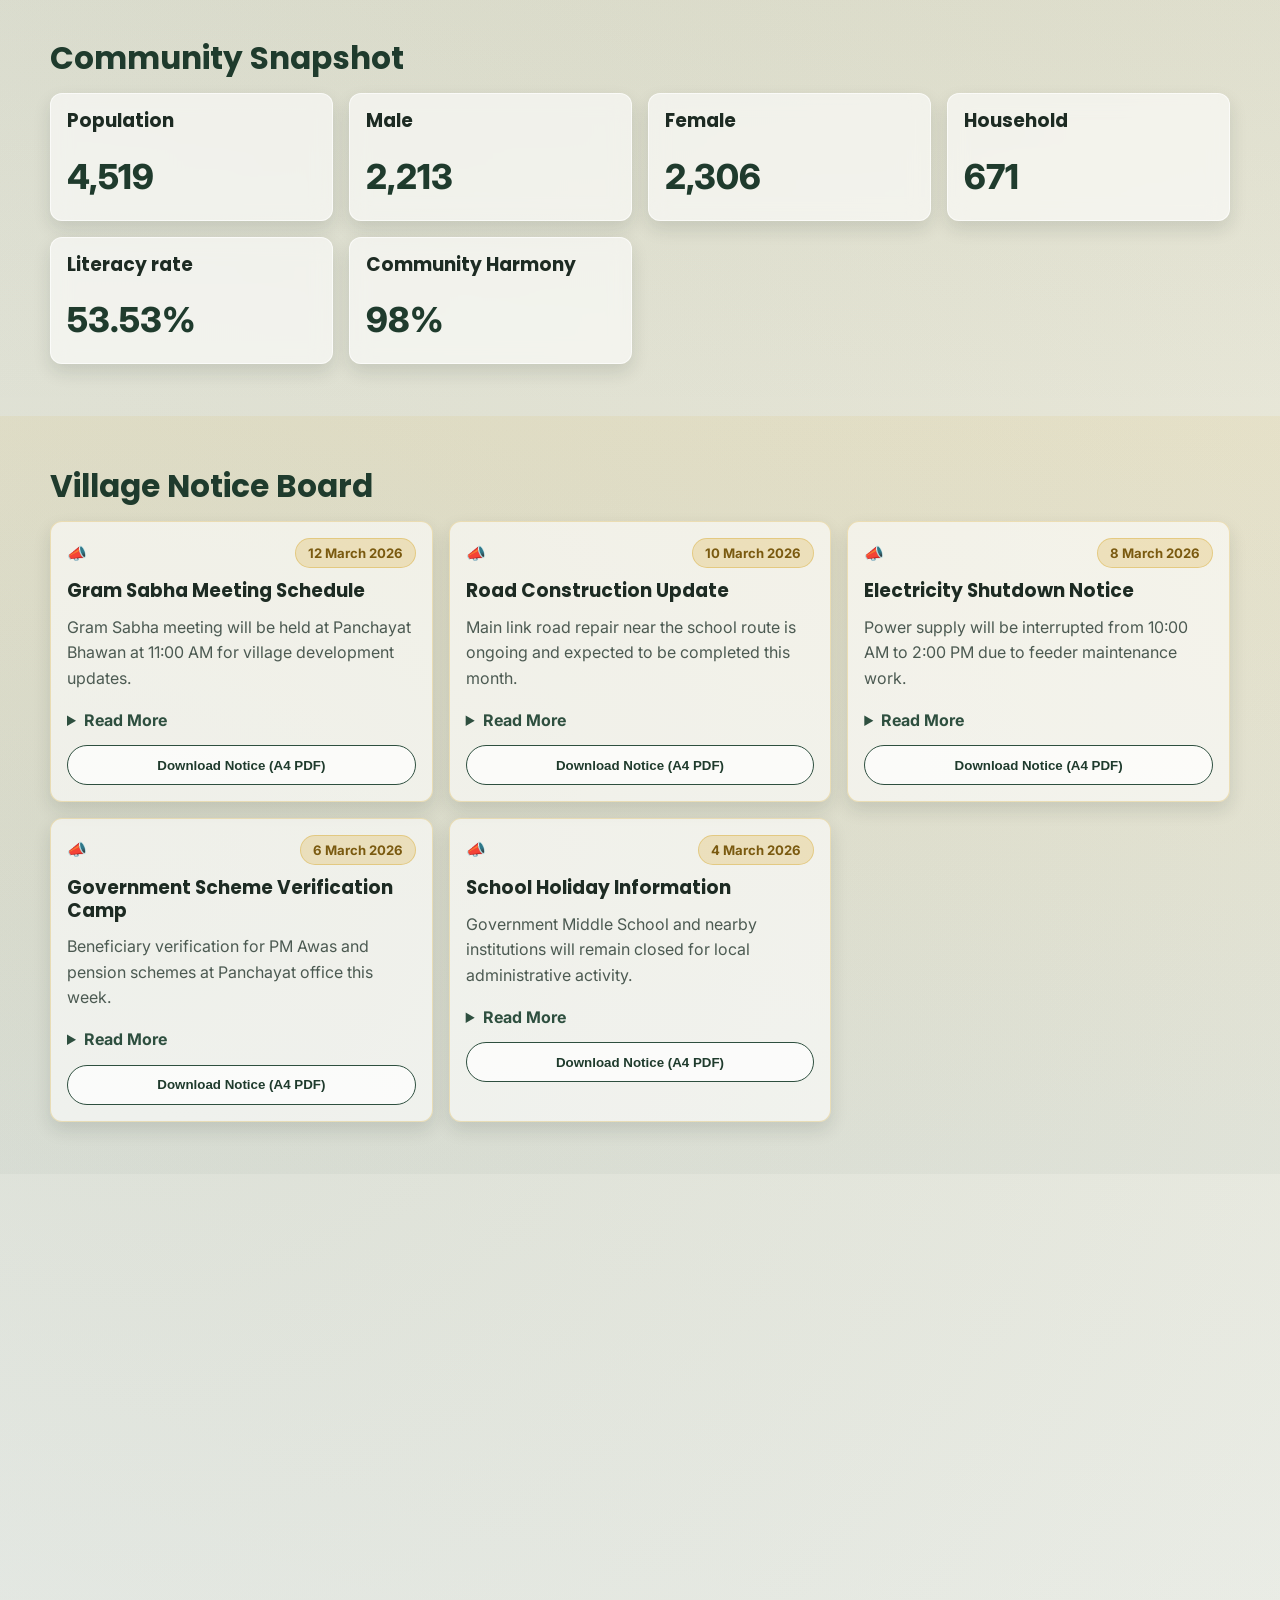
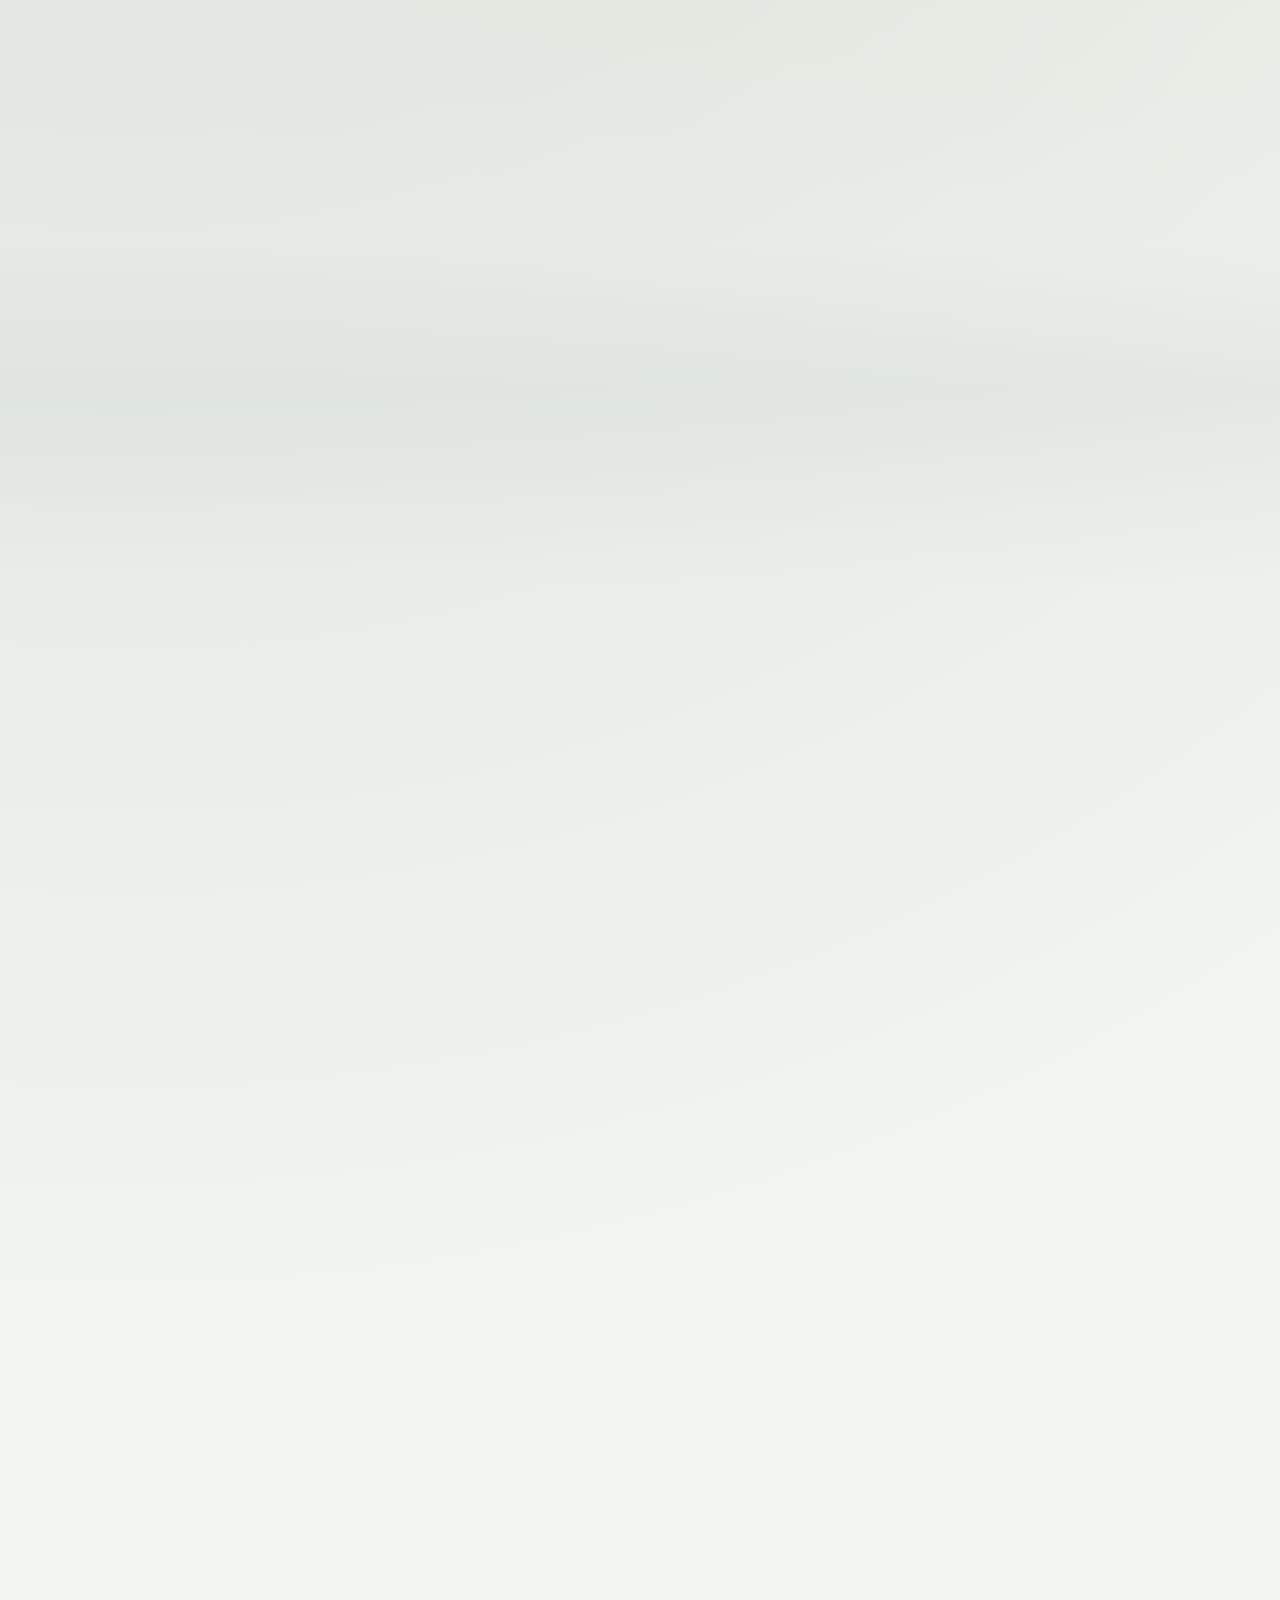
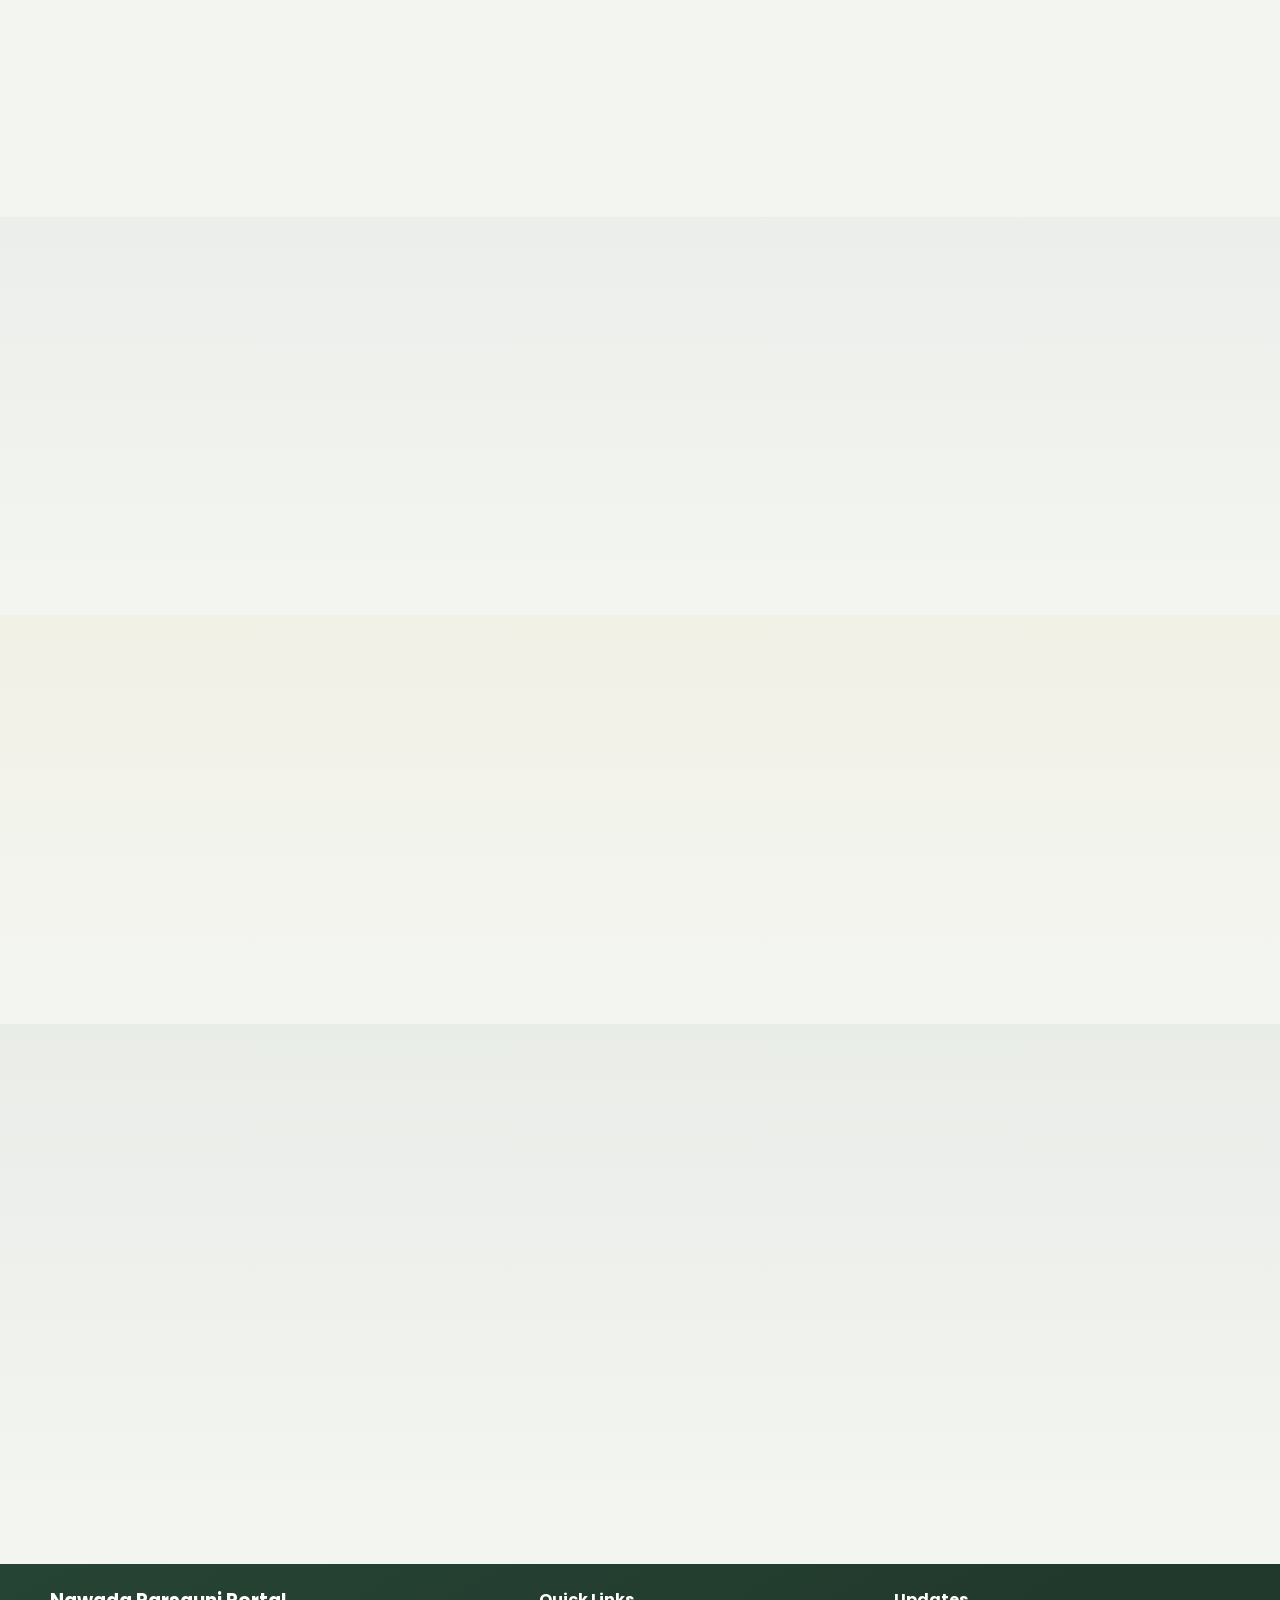
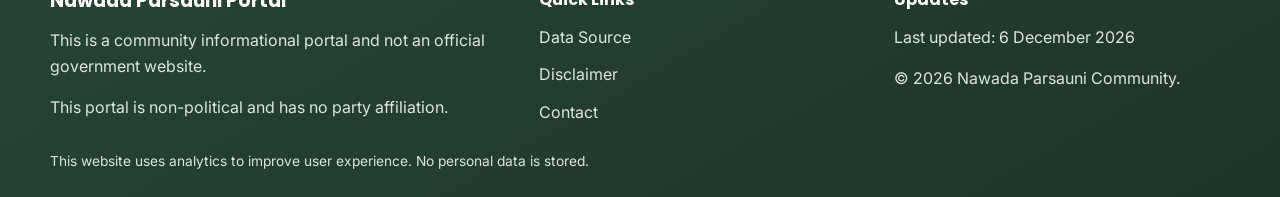
==== commit 549317ee: "Upadted files" ====
--- a/index.html
+++ b/index.html
@@ -1,4 +1,4 @@
-<!DOCTYPE html><html lang="en"><head><meta charset="UTF-8"><meta name="viewport" content="width=device-width,initial-scale=1"><meta name="description" content="Community informational portal for Nawada Parsauni, UchkaGaon Block, Gopalganj, Bihar."><meta name="keywords" content="Nawada Parsauni village, Gram Panchayat Nawada Parsauni, UchkaGaon Gopalganj village, Bihar village portal"><meta name="author" content="Nawada Parsauni Community Portal"><meta name="theme-color" content="#1f3b2d"><meta property="og:type" content="website"><meta property="og:title" content="Nawada Parsauni Community Portal"><meta property="og:description" content="Community informational portal for Nawada Parsauni, UchkaGaon Block, Gopalganj, Bihar."><meta property="og:url" content="https://nawada-parsauni.vercel.app/index.html"><title>Nawada Parsauni Community Portal</title><link rel="manifest" href="manifest.json"><link rel="icon" type="image/png" sizes="192x192" href="icons/icon-192.png"><link rel="apple-touch-icon" href="icons/icon-192.png"><link rel="preload" as="image" href="icons/icon-192.png" fetchpriority="high"><link rel="preconnect" href="https://fonts.googleapis.com"><link rel="preconnect" href="https://fonts.gstatic.com" crossorigin><link href="https://fonts.googleapis.com/css2?family=Inter:wght@400;600;700&family=Poppins:wght@600;700&display=swap" rel="stylesheet"><link rel="stylesheet" href="style.css"><script type="application/ld+json">{
+﻿<!DOCTYPE html><html lang="en"><head><meta charset="UTF-8"><meta name="viewport" content="width=device-width,initial-scale=1"><meta name="description" content="Community informational portal for Nawada Parsauni, UchkaGaon Block, Gopalganj, Bihar."><meta name="keywords" content="Nawada Parsauni village, Gram Panchayat Nawada Parsauni, UchkaGaon Gopalganj village, Bihar village portal"><meta name="author" content="Nawada Parsauni Community Portal"><meta name="theme-color" content="#1f3b2d"><meta property="og:type" content="website"><meta property="og:title" content="Nawada Parsauni Community Portal"><meta property="og:description" content="Community informational portal for Nawada Parsauni, UchkaGaon Block, Gopalganj, Bihar."><meta property="og:url" content="https://nawada-parsauni.vercel.app/index.html"><title>Nawada Parsauni Community Portal</title><link rel="manifest" href="manifest.json"><link rel="icon" type="image/png" sizes="192x192" href="icons/icon-192.png"><link rel="apple-touch-icon" href="icons/icon-192.png"><link rel="preload" as="image" href="icons/icon-192.png" fetchpriority="high"><link rel="preconnect" href="https://fonts.googleapis.com"><link rel="preconnect" href="https://fonts.gstatic.com" crossorigin><link href="https://fonts.googleapis.com/css2?family=Inter:wght@400;600;700&family=Poppins:wght@600;700&display=swap" rel="stylesheet"><link rel="stylesheet" href="style.css"><script type="application/ld+json">{
       "@context": "https://schema.org",
       "@type": "WebSite",
       "name": "Nawada Parsauni Community Portal",
@@ -27,4 +27,9 @@
         "postalCode": "841440",
         "addressCountry": "IN"
       }
-    }</script><script async src="https://www.googletagmanager.com/gtag/js?id=G-DKXYLMYQXK"></script><script defer="defer" src="analytics.js"></script></head><body><a class="skip-link" href="#main-content">Skip to content</a><header class="site-header" id="top"><nav class="navbar container" aria-label="Main navigation"><a class="brand" href="#top"><img class="brand-mark" src="icons/icon-192.png" alt="Nawada Parsauni logo" width="40" height="40" decoding="async"> <span class="brand-text">Nawada Parsauni</span> </a><button class="menu-toggle" id="menuToggle" aria-expanded="false" aria-controls="mobileMenu" aria-label="Open menu"><span></span><span></span><span></span></button><ul class="nav-links desktop-nav"><li><a href="#about">About</a></li><li><a href="#notice-board">Notice</a></li><li><a href="#gallery-events">Photos</a></li><li><a href="#stats">Stats</a></li><li><a href="#services">Services</a></li><li><a href="#nearby-locations">Nearby</a></li><li><a href="#village-calendar">Calendar</a></li><li><a href="#emergency">Emergency</a></li><li><a href="#verification">Verification</a></li><li><a href="education.html">Pages</a></li></ul></nav><div class="mobile-menu" id="mobileMenu" aria-hidden="true" inert><ul class="nav-links"><li><a href="#about">About</a></li><li><a href="#notice-board">Notice Board</a></li><li><a href="#services">Services</a></li><li><a href="#nearby-locations">Nearby Locations</a></li><li><a href="education.html">Education</a></li><li><a href="shops.html">Shops</a></li><li><a href="religious.html">Religious</a></li><li><a href="medical.html">Medical</a></li><li><a href="emergency.html">Emergency Page</a></li><li><a href="gallery.html">Gallery</a></li><li><a href="contact.html">Contact</a></li><li><a href="#verification">Verification</a></li></ul></div></header><main id="main-content"><section class="hero"><div class="hero-bg-shape shape-1" aria-hidden="true"></div><div class="hero-bg-shape shape-2" aria-hidden="true"></div><div class="hero-bg-shape shape-3" aria-hidden="true"></div><div class="container hero-content"><p class="eyebrow">Village Community Portal</p><h1>Discover Nawada Parsauni</h1><p class="subtitle">A trusted digital profile of Nawada Parsauni, Uchkagaon Block, Gopalganj District, Bihar, highlighting harmony, development, and verified community information.</p><div class="hero-cta"><a class="btn btn-primary" href="#about">Explore Village</a> <a class="btn btn-outline" href="#notice-board">Latest Notices</a> <a class="btn btn-outline" href="#verification">View Verification</a></div><a class="scroll-indicator" href="#about" aria-label="Scroll to about section"><span>Scroll</span> <span class="dot"></span></a></div></section><section class="section reveal" id="about"><div class="container"><h2>About Our Village</h2><p class="section-intro">Nawada Parsauni is a vibrant rural community in Uchkagaon Block, Gopalganj, Bihar. This portal is built for villagers and visitors to access key local information in one trusted place.</p><div class="info-grid"><article class="glass-card"><h3>Panchayat</h3><p>Nawada Parsauni Gram Panchayat</p></article><article class="glass-card"><h3>Included Villages</h3><p>Nawada Parsauni</p><p>Manbodh Parsauni</p><p>Muri Barari</p><p>Barari Harkesh</p></article><article class="glass-card"><h3>Total Area</h3><p>357 hectares (3.57 km2)</p></article><article class="glass-card"><h3>Neighbor Villages</h3><p>Barari Harkesh</p><p>Kaparpura</p><p>Domaria</p><p>Gurmha</p></article><article class="glass-card"><h3>Post Office</h3><p>Manbodh Parsauni</p></article><article class="glass-card"><h3>Block</h3><p>UchkaGaon</p></article><article class="glass-card"><h3>District</h3><p>Gopalganj, Bihar, India</p></article><article class="glass-card"><h3>Language Spoken</h3><p>Bhojpuri, Hindi, Urdu</p></article></div></div></section><section class="section stats-section reveal" id="stats"><div class="container"><h2>Community Snapshot</h2><div class="stats-grid"><article class="stat-card glass-card"><h3>Population</h3><p class="counter" data-target="4519">0</p></article><article class="stat-card glass-card"><h3>Male</h3><p class="counter" data-target="2213">0</p></article><article class="stat-card glass-card"><h3>Female</h3><p class="counter" data-target="2306">0</p></article><article class="stat-card glass-card"><h3>Household</h3><p class="counter" data-target="671">0</p></article><article class="stat-card glass-card"><h3>Literacy rate</h3><p class="counter" data-target="53.53" data-unit="percent">0</p></article><article class="stat-card glass-card"><h3>Community Harmony</h3><p class="counter" data-target="98" data-unit="percent">0</p></article></div></div></section><section class="section notice-section reveal" id="notice-board"><div class="container"><h2>Village Notice Board</h2><div class="notice-grid"><article class="notice-card"><div class="notice-head"><span class="notice-icon" aria-hidden="true">&#128227;</span> <span class="notice-date">12 March 2026</span></div><h3>Gram Sabha Meeting Schedule</h3><p>Gram Sabha meeting will be held at Panchayat Bhawan at 11:00 AM for village development updates.</p><details><summary>Read More</summary><p>All ward members and residents are requested to attend with local issues and suggestions.</p></details><button class="btn btn-outline notice-download-btn" type="button">Download Notice (A4 PDF)</button></article><article class="notice-card"><div class="notice-head"><span class="notice-icon" aria-hidden="true">&#128227;</span> <span class="notice-date">10 March 2026</span></div><h3>Road Construction Update</h3><p>Main link road repair near the school route is ongoing and expected to be completed this month.</p><details><summary>Read More</summary><p>Please use alternate lanes from 9:00 AM to 4:00 PM during construction hours.</p></details><button class="btn btn-outline notice-download-btn" type="button">Download Notice (A4 PDF)</button></article><article class="notice-card"><div class="notice-head"><span class="notice-icon" aria-hidden="true">&#128227;</span> <span class="notice-date">8 March 2026</span></div><h3>Electricity Shutdown Notice</h3><p>Power supply will be interrupted from 10:00 AM to 2:00 PM due to feeder maintenance work.</p><details><summary>Read More</summary><p>Maintenance will improve evening voltage stability in Nawada Parsauni local lines.</p></details><button class="btn btn-outline notice-download-btn" type="button">Download Notice (A4 PDF)</button></article><article class="notice-card"><div class="notice-head"><span class="notice-icon" aria-hidden="true">&#128227;</span> <span class="notice-date">6 March 2026</span></div><h3>Government Scheme Verification Camp</h3><p>Beneficiary verification for PM Awas and pension schemes at Panchayat office this week.</p><details><summary>Read More</summary><p>Bring Aadhaar card, passbook, and registered mobile number for document confirmation.</p></details><button class="btn btn-outline notice-download-btn" type="button">Download Notice (A4 PDF)</button></article><article class="notice-card"><div class="notice-head"><span class="notice-icon" aria-hidden="true">&#128227;</span> <span class="notice-date">4 March 2026</span></div><h3>School Holiday Information</h3><p>Government Middle School and nearby institutions will remain closed for local administrative activity.</p><details><summary>Read More</summary><p>Regular classes will resume from the next working day as per school notice.</p></details><button class="btn btn-outline notice-download-btn" type="button">Download Notice (A4 PDF)</button></article></div></div></section><section class="section reveal" id="gallery-events"><div class="container"><div class="section-head"><div><h2>Gallery &amp; Events</h2><p class="section-intro">Explore moments and activities from Nawada Parsauni</p></div><div class="filter-group" role="tablist" aria-label="Gallery filters"><button class="filter-btn active" type="button" data-filter="all" role="tab" aria-selected="true">All</button> <button class="filter-btn" type="button" data-filter="events" role="tab" aria-selected="false">Events</button> <button class="filter-btn" type="button" data-filter="mosque" role="tab" aria-selected="false">Mosque</button> <button class="filter-btn" type="button" data-filter="school" role="tab" aria-selected="false">School</button> <button class="filter-btn" type="button" data-filter="festival" role="tab" aria-selected="false">Festivals</button> <button class="filter-btn" type="button" data-filter="development" role="tab" aria-selected="false">Development</button></div></div><div class="gallery-grid" id="galleryGrid"><figure class="gallery-item reveal" data-category="events"><img src="https://images.unsplash.com/photo-1469474968028-56623f02e42e?auto=format&fit=crop&w=1200&q=70" alt="Nawada Parsauni village community event" loading="lazy" decoding="async" width="1200" height="800"><figcaption><span>Community Gathering</span> <small>Village events</small></figcaption></figure><figure class="gallery-item reveal" data-category="mosque"><img src="https://images.unsplash.com/photo-1489515217757-5fd1be406fef?auto=format&fit=crop&w=1200&q=70" alt="Nawada Parsauni mosque and madrasa view" loading="lazy" decoding="async" width="1200" height="800"><figcaption><span>Mosque &amp; Madrasa</span> <small>Religious place</small></figcaption></figure><figure class="gallery-item reveal" data-category="school"><img src="https://images.unsplash.com/photo-1523580846011-d3a5bc25702b?auto=format&fit=crop&w=1200&q=70" alt="Nawada Parsauni school activity session" loading="lazy" decoding="async" width="1200" height="800"><figcaption><span>School Activities</span> <small>Learning moments</small></figcaption></figure><figure class="gallery-item reveal" data-category="festival"><img src="https://images.unsplash.com/photo-1500530855697-b586d89ba3ee?auto=format&fit=crop&w=1200&q=70" alt="Nawada Parsauni festival celebration" loading="lazy" decoding="async" width="1200" height="800"><figcaption><span>Festival Night</span> <small>Local celebrations</small></figcaption></figure><figure class="gallery-item reveal" data-category="development"><img src="https://images.unsplash.com/photo-1500534314209-a25ddb2bd429?auto=format&fit=crop&w=1200&q=70" alt="Nawada Parsauni development works" loading="lazy" decoding="async" width="1200" height="800"><figcaption><span>Development Works</span> <small>Infrastructure</small></figcaption></figure><figure class="gallery-item reveal" data-category="events"><img src="https://images.unsplash.com/photo-1492684223066-81342ee5ff30?auto=format&fit=crop&w=1200&q=70" alt="Nawada Parsauni village event evening" loading="lazy" decoding="async" width="1200" height="800"><figcaption><span>Evening Program</span> <small>Community moments</small></figcaption></figure><figure class="gallery-item reveal" data-category="school"><img src="https://images.unsplash.com/photo-1503676260728-1c00da094a0b?auto=format&fit=crop&w=1200&q=70" alt="Nawada Parsauni school classroom activity" loading="lazy" decoding="async" width="1200" height="800"><figcaption><span>Classroom Activity</span> <small>Student engagement</small></figcaption></figure><figure class="gallery-item reveal" data-category="festival"><img src="https://images.unsplash.com/photo-1504196606672-aef5c9cefc92?auto=format&fit=crop&w=1200&q=70" alt="Nawada Parsauni community festival gathering" loading="lazy" decoding="async" width="1200" height="800"><figcaption><span>Festival Gathering</span> <small>Village harmony</small></figcaption></figure></div></div></section><section class="section reveal" id="services"><div class="container"><h2>Core Services Directory</h2><p class="section-intro">Village: Nawada Parsauni | Block: UchkaGaon | District: Gopalganj | State: Bihar</p><div class="service-detail-grid service-overview-grid"><article class="glass-card service-detail-card searchable-card" data-name="Education Services" data-category="Education" data-keywords="school education students government private madrasa coaching"><img class="card-image" src="https://images.unsplash.com/photo-1588072432836-e10032774350?auto=format&fit=crop&w=900&q=60" alt="School campus" loading="lazy" decoding="async" width="1600" height="1000"><div class="card-content"><h3>Education</h3><p><span class="type-badge badge-govt">Government</span> <span class="type-badge badge-private">Private</span></p><p>Schools with foundational learning support and local enrollment access.</p><p><span class="meta-icon">&#128205;</span> Nawada Parsauni School Zone, UchkaGaon, Gopalganj, Bihar</p><p><span class="meta-icon">&#9742;</span> <a href="tel:+919912345601">+91 99123 45601</a></p><a class="btn btn-primary map-btn" href="https://www.google.com/maps/search/?api=1&query=Nawada+Parsauni+School+UchkaGaon+Gopalganj+Bihar" target="_blank" rel="noopener noreferrer">&#128506; Map</a> <a class="btn btn-outline map-btn" href="education.html">Details</a></div></article><article class="glass-card service-detail-card searchable-card" data-name="Religious Places" data-category="Religion" data-keywords="religious temple mosque masjid mandir harmony"><img class="card-image" src="image/jama masjid.webp" alt="Religious place" loading="lazy" decoding="async" width="1600" height="1000"><div class="card-content"><h3>Religious Places</h3><p><span class="type-badge badge-religious">Temple</span> <span class="type-badge badge-religious">Mosque</span></p><p>Community places representing shared faith, social harmony, and festivals.</p><p><span class="meta-icon">&#128205;</span> Religious Cluster, Nawada Parsauni, Gopalganj, Bihar</p><a class="btn btn-primary map-btn" href="https://www.google.com/maps/search/?api=1&query=Temple+Mosque+Nawada+Parsauni+Gopalganj+Bihar" target="_blank" rel="noopener noreferrer">&#128506; Map</a> <a class="btn btn-outline map-btn" href="religious.html">Details</a></div></article><article class="glass-card service-detail-card searchable-card" data-name="Medical Services" data-category="Medical" data-keywords="medical clinic hospital doctor pharmacy health"><img class="card-image" src="https://images.unsplash.com/photo-1516549655169-df83a0774514?auto=format&fit=crop&w=900&q=60" alt="Health center" loading="lazy" decoding="async" width="1600" height="1000"><div class="card-content"><h3>Medical Services</h3><p><span class="type-badge badge-govt">Govt Health Center</span> <span class="type-badge badge-private">Clinic</span></p><p>Primary care, private clinic support, and medicine access for families.</p><p><span class="meta-icon">&#128205;</span> Health Service Corridor, Nawada Parsauni, Gopalganj, Bihar</p><p><span class="meta-icon">&#9742;</span> <a href="tel:108">108</a> Ambulance</p><a class="btn btn-primary map-btn" href="https://www.google.com/maps/search/?api=1&query=Health+Center+Nawada+Parsauni+Gopalganj+Bihar" target="_blank" rel="noopener noreferrer">&#128506; Map</a> <a class="btn btn-outline map-btn" href="medical.html">Details</a></div></article><article class="glass-card service-detail-card searchable-card" data-name="Shops and Local Business" data-category="Shops" data-keywords="shop market kirana mobile repair hardware business"><img class="card-image" src="https://images.unsplash.com/photo-1542838132-92c53300491e?auto=format&fit=crop&w=900&q=60" alt="Local grocery store" loading="lazy" decoding="async" width="1600" height="1000"><div class="card-content"><h3>Shops & Local Business</h3><p><span class="type-badge badge-private">Grocery</span> <span class="type-badge badge-private">Hardware</span> <span class="type-badge badge-private">Mobile Repair</span></p><p>Daily essentials and local commerce supporting the village economy.</p><p><span class="meta-icon">&#128205;</span> Main Bazaar, Nawada Parsauni, UchkaGaon, Gopalganj, Bihar</p><p><span class="meta-icon">&#9742;</span> <a href="tel:+919955500881">+91 99555 00881</a></p><a class="btn btn-primary map-btn" href="https://www.google.com/maps/search/?api=1&query=Main+Bazaar+Nawada+Parsauni+Gopalganj+Bihar" target="_blank" rel="noopener noreferrer">&#128506; Map</a> <a class="btn btn-outline map-btn" href="shops.html">Details</a></div></article><article class="glass-card service-detail-card searchable-card" data-name="Emergency Services" data-category="Emergency" data-keywords="emergency police ambulance fire helpline"><img class="card-image" src="https://images.unsplash.com/photo-1523966211575-eb4a01e7dd51?auto=format&fit=crop&w=900&q=60" alt="Emergency response light" loading="lazy" decoding="async" width="1600" height="1000"><div class="card-content"><h3>Emergency</h3><p><span class="type-badge badge-emergency">Police 112</span> <span class="type-badge badge-emergency">Ambulance 108</span> <span class="type-badge badge-emergency">Fire 101</span></p><p>Emergency and voter assistance support for immediate use.</p><p><span class="meta-icon">&#128205;</span> UchkaGaon Response Network, Gopalganj, Bihar</p><p><span class="meta-icon">&#9742;</span> <a href="tel:112">112</a> | <a href="tel:108">108</a> | <a href="tel:101">101</a> | <a href="tel:1950">1950</a></p><a class="btn btn-primary map-btn" href="https://www.google.com/maps/search/?api=1&query=UchkaGaon+Police+Station+Gopalganj+Bihar" target="_blank" rel="noopener noreferrer">&#128506; Map</a> <a class="btn btn-outline map-btn" href="emergency.html">Details</a></div></article></div></div></section><section class="section emergency reveal" id="emergency"><div class="container"><h2>Emergency Assistance</h2><div class="split-grid"><article class="glass-card searchable-card" data-name="Emergency Numbers" data-category="Emergency" data-keywords="police 112 ambulance 108 fire 101 emergency"><h3>Emergency Numbers</h3><ul class="clean-list"><li><strong>Police:</strong> 112</li><li><strong>Ambulance:</strong> 108</li><li><strong>Fire:</strong> 101</li></ul></article><article class="glass-card searchable-card" data-name="Election Assistance BLO" data-category="People" data-keywords="blo voter election assistance mukhiya panchayat"><h3>Need Election Assistance?</h3><p>Election-related support has been moved to the dedicated emergency page. Open it to view BLO details and voter helpline information.</p><a class="btn btn-outline" href="emergency.html">Open Emergency Page</a><p class="disclaimer-note">This section provides voter assistance information only. For official updates, refer to the Election Commission of India.</p></article></div></div></section><section class="section reveal" id="nearby-locations"><div class="container"><h2>Nearby Important Locations</h2><p class="section-intro">Key nearby institutions for public safety, healthcare, banking, and transport support for Nawada Parsauni residents.</p><div class="nearby-grid"><article class="glass-card nearby-card nearby-police"><span class="location-icon" aria-hidden="true">&#128737;</span><p><span class="type-badge location-badge badge-police">Police</span></p><h3>UchkaGaon Police Station</h3><p>Primary law and order support point for the block and nearby villages.</p><p><strong>Distance:</strong> Approx. 8 km from Nawada Parsauni</p><p><strong>Address:</strong> UchkaGaon Block, Gopalganj, Bihar</p><p><strong>Phone:</strong> <a href="tel:112">112</a></p><a class="btn btn-primary map-btn" href="https://maps.app.goo.gl/5VSV6y5fv3zF4pDs9" target="_blank" rel="noopener noreferrer">&#128506; View on Google Maps</a></article><article class="glass-card nearby-card nearby-hospital"><span class="location-icon" aria-hidden="true">&#127973;</span><p><span class="type-badge location-badge badge-hospital">Hospital</span></p><h3>Sadar Hospital, Gopalganj</h3><p>Major government referral hospital with emergency and general treatment facilities.</p><p><strong>Distance:</strong> Approx. 15 km from Nawada Parsauni</p><p><strong>Address:</strong> Hospital Road, Gopalganj, Bihar</p><p><strong>Phone:</strong> <a href="tel:108">108</a></p><a class="btn btn-primary map-btn" href="https://maps.app.goo.gl/9pMzehejzcAu9wQHA" target="_blank" rel="noopener noreferrer">&#128506; View on Google Maps</a></article><article class="glass-card nearby-card nearby-bank"><span class="location-icon" aria-hidden="true">&#127974;</span><p><span class="type-badge location-badge badge-bank">Bank</span></p><h3>State Bank of India, Thawe</h3><p>Nearest major bank branch for savings accounts, withdrawals, and government scheme transactions.</p><p><strong>Distance:</strong> Approx. 8 km from Nawada Parsauni</p><p><strong>Address:</strong> Rasool Market, Thawe, Gopalganj, Bihar</p><p><strong>Phone:</strong> <a href="tel:+916152220000">+91 6152 220000</a></p><a class="btn btn-primary map-btn" href="https://maps.app.goo.gl/eHBuEkBNmTpfsxtX6" target="_blank" rel="noopener noreferrer">&#128506; View on Google Maps</a></article><article class="glass-card nearby-card nearby-railway"><span class="location-icon" aria-hidden="true">&#128646;</span><p><span class="type-badge location-badge badge-railway">Railway</span></p><h3>Thawe Junction Railway Station</h3><p>Nearest key railway station for regional rail travel and inter-district connectivity.</p><p><strong>Distance:</strong> Approx. 8 km from Nawada Parsauni</p><p><strong>Address:</strong> Station Road, Thawe, Gopalganj, Bihar</p><p><strong>Phone:</strong> <a href="tel:139">139</a></p><a class="btn btn-primary map-btn" href="https://maps.app.goo.gl/eEzEpmE7ye6Bjutz6" target="_blank" rel="noopener noreferrer">&#128506; View on Google Maps</a></article></div></div></section><section class="section reveal village-calendar" id="village-calendar"><div class="container"><h2>Village Event Calendar</h2><p class="section-intro">Monthly public event list for community coordination. This section can be manually updated anytime.</p><p class="calendar-month">August 2026</p><div class="calendar-list"><article class="glass-card event-card"><div class="event-date-badge">05 Aug 2026</div><div class="event-content"><p><span class="type-badge event-badge event-gramsabha">Gram Sabha</span></p><h3>Gram Sabha Meeting</h3><p>Village development discussion and ward-level issue review with community participation.</p><p><strong>Location:</strong> Panchayat Bhawan, Nawada Parsauni</p></div></article><article class="glass-card event-card"><div class="event-date-badge">15 Aug 2026</div><div class="event-content"><p><span class="type-badge event-badge event-festival">Festival</span></p><h3>Independence Day Celebration</h3><p>Flag hoisting, cultural program, and village youth participation activities.</p><p><strong>Location:</strong> Government Middle School Grounds</p></div></article><article class="glass-card event-card"><div class="event-date-badge">20 Aug 2026</div><div class="event-content"><p><span class="type-badge event-badge event-school">School</span></p><h3>School Annual Function</h3><p>Student performances, awards, and parent-teacher community engagement.</p><p><strong>Location:</strong> Nawada Parsauni Govt Middle School</p></div></article><article class="glass-card event-card"><div class="event-date-badge">24 Aug 2026</div><div class="event-content"><p><span class="type-badge event-badge event-health">Health Camp</span></p><h3>Vaccination Camp</h3><p>Routine immunization and health awareness camp for children and senior citizens.</p><p><strong>Location:</strong> Anganwadi Center, Nawada Parsauni</p></div></article><article class="glass-card event-card"><div class="event-date-badge">29 Aug 2026</div><div class="event-content"><p><span class="type-badge event-badge event-festival">Festival</span></p><h3>Religious Festival Gathering</h3><p>Community prayer and peace-focused social gathering with local coordination support.</p><p><strong>Location:</strong> Community Religious Grounds</p></div></article></div></div></section><section class="section reveal" id="map"><div class="container"><h2>Village Location Map</h2><p class="section-intro">Find Nawada Parsauni, UchkaGaon Block, Gopalganj District, Bihar on the map.</p><article class="glass-card map-card"><button class="map-preview" type="button" data-map-src="https://www.google.com/maps?q=Nawada%20Parsauni%2C%20Gopalganj%2C%20Bihar&output=embed" aria-label="Load interactive map of Nawada Parsauni"><span class="map-preview-icon" aria-hidden="true">&#128506;</span> <span class="map-preview-title">Load Interactive Map</span> <span class="map-preview-subtitle">Tap to view Nawada Parsauni on Google Maps</span></button><noscript><iframe title="Map of Nawada Parsauni, Gopalganj, Bihar" class="map-frame" loading="lazy" referrerpolicy="no-referrer-when-downgrade" width="600" height="450" src="https://www.google.com/maps?q=Nawada%20Parsauni%2C%20Gopalganj%2C%20Bihar&output=embed"></iframe></noscript></article></div></section><section class="section verification reveal" id="verification"><div class="container"><h2>Panchayat Verification</h2><article class="verification-card glass-card searchable-card" data-name="Panchayat Verification Mukhiya Sarpanch" data-category="People" data-keywords="mukhiya sarpanch ward members panchayat verification"><p class="badge">Verified by Gram Panchayat</p><div class="verification-grid"><div><p><strong>Mukhiya Name:</strong> To be updated by Panchayat</p><p><strong>Village Identity:</strong> Nawada Parsauni, Post Manbodh Parsauni, Block Uchkagaon, District Gopalganj, Bihar</p></div><div class="seal-area"><div class="seal-card"><div class="seal-card-head"><span class="seal-title">Digital Signature</span> <span class="seal-subtitle">Issued by Gram Panchayat Office</span></div><div class="seal-body signature-body"><span class="signature-name">Digitally Signed</span> <span class="signature-meta">Nawada Parsauni Panchayat</span> <span class="signature-id">Signature ID: NP-2026-03</span></div></div><div class="seal-card"><div class="seal-card-head"><span class="seal-title">Panchayat Seal</span> <span class="seal-subtitle">Official Gram Panchayat Mark</span></div><div class="seal-body stamp-body"><span class="seal-stamp">NP</span> <span class="signature-meta">Gram Panchayat Nawada Parsauni</span></div></div><div class="seal-card qr-card"><div class="seal-card-head"><span class="seal-title">QR Verification</span> <span class="seal-subtitle">Scan or click to verify</span></div><a class="qr-link" href="QR%20N.P.pdf" target="_blank" rel="noopener noreferrer" aria-label="Open verification PDF in a new tab"><img class="qr-image" src="image/QR.webp" alt="Verification QR code" width="140" height="140" loading="lazy" decoding="async"></a><p class="qr-caption">Verified document link</p></div></div></div></article></div></section><section class="section reveal" id="ads"><div class="container"><h2>Village Community Ads</h2><p class="section-intro">Promote your school, shop, coaching center, service, or community announcement here.</p><article class="glass-card map-card ad-showcase-card"><div class="ad-showcase-media"><img class="ad-showcase-image" src="image/ads.webp" width="700" height="500" alt="Promotional ad banner" loading="lazy" decoding="async"></div><div class="ad-showcase-content"><p class="ad-showcase-label">Promotion Space</p><h3>Show your message to the Nawada Parsauni community</h3><p>This space can be used for school admissions, local shop offers, coaching updates, health camp notices, seasonal sales, and community announcements.</p><p>Send your banner image, title, and short details to publish your promotion here.</p><a class="ad-showcase-email" href="mailto:infonawadaparsauni@gmail.com">infonawadaparsauni@gmail.com</a></div></article></div></section><section class="section reveal feedback-section" id="feedback"><div class="container"><div class="feedback-card"><div class="feedback-icon" aria-hidden="true">&#11088;</div><div class="feedback-content"><h2>Feedback &amp; Suggestions</h2><p>We value your opinion</p></div><div class="star-row" role="group" aria-label="Rate this village portal"><button class="star-btn" type="button" data-value="1" aria-label="1 star">&#9733;</button> <button class="star-btn" type="button" data-value="2" aria-label="2 stars">&#9733;</button> <button class="star-btn" type="button" data-value="3" aria-label="3 stars">&#9733;</button> <button class="star-btn" type="button" data-value="4" aria-label="4 stars">&#9733;</button> <button class="star-btn" type="button" data-value="5" aria-label="5 stars">&#9733;</button></div><p class="rating-thanks" id="ratingThanks" role="status" aria-live="polite"></p></div></div></section><section class="section reveal testimonials-section" id="testimonials"><div class="container"><div class="section-head center"><div><h2>What People Say</h2><p class="section-intro">Voices of residents from Nawada Parsauni</p></div></div><div class="testimonials-grid"><article class="testimonial-card"><div class="testimonial-head"><div class="testimonial-avatar" aria-hidden="true">&#128100;</div><div><h3>Ramesh Kumar</h3><div class="testimonial-rating" aria-hidden="true">&#9733;&#9733;&#9733;&#9733;&#9733;</div></div></div><p>"This portal makes it easy to find official updates and local services in one place."</p></article><article class="testimonial-card"><div class="testimonial-head"><div class="testimonial-avatar" aria-hidden="true">&#128100;</div><div><h3>Shabnam Bano</h3><div class="testimonial-rating" aria-hidden="true">&#9733;&#9733;&#9733;&#9733;&#9734;</div></div></div><p>"The notices and contact information are clear. It saves time for families in the village."</p></article><article class="testimonial-card"><div class="testimonial-head"><div class="testimonial-avatar" aria-hidden="true">&#128100;</div><div><h3>Ajit Singh</h3><div class="testimonial-rating" aria-hidden="true">&#9733;&#9733;&#9733;&#9733;&#9733;</div></div></div><p>"A trustworthy place for verified information. The layout is clean and easy to read."</p></article><article class="testimonial-card"><div class="testimonial-head"><div class="testimonial-avatar" aria-hidden="true">&#128100;</div><div><h3>Pooja Devi</h3><div class="testimonial-rating" aria-hidden="true">&#9733;&#9733;&#9733;&#9733;&#9733;</div></div></div><p>"I like the quick services and the community updates. It feels official and helpful."</p></article></div></div></section><section class="section reveal quick-contact" id="quick-contact"><div class="container"><div class="section-head center"><div><h2>Contact Nawada Parsauni</h2><p class="section-intro">Get in touch for any request or information</p></div></div><div class="contact-grid"><article class="contact-card"><div class="contact-icon" aria-hidden="true">&#9993;</div><h3>Email</h3><a href="mailto:infonawadaparsauni@gmail.com" class="contact-link">infonawadaparsauni@gmail.com</a><p class="contact-meta">For requests &amp; updates</p></article><article class="contact-card"><div class="contact-icon" aria-hidden="true">&#128205;</div><h3>Location</h3><p class="contact-link">Nawada Parsauni, Bihar</p><p class="contact-meta">UchkaGaon Block</p></article></div><div class="contact-cta"><a class="btn btn-primary" href="contact.html">Submit Request</a></div></div></section></main><footer class="site-footer"><div class="container footer-grid"><div><h3>Nawada Parsauni Portal</h3><p>This is a community informational portal and not an official government website.</p><p>This portal is non-political and has no party affiliation.</p></div><div><h4>Quick Links</h4><ul class="clean-list"><li><a href="datasource.html">Data Source</a></li><li><a href="disclaimer.html">Disclaimer</a></li><li><a href="contact.html">Contact</a></li></ul></div><div><h4>Updates</h4><p>Last updated: <span id="lastUpdated">March 2, 2026</span></p><p>&copy; <span id="year"></span> Nawada Parsauni Community.</p></div></div><p class="analytics-note container">This website uses analytics to improve user experience. No personal data is stored.</p></footer><script src="script.js" defer="defer"></script><div class="rating-modal" id="ratingModal" aria-hidden="true"><div class="rating-modal-card" role="dialog" aria-modal="true" aria-label="Select rating"><button class="rating-close" type="button" aria-label="Close rating">&times;</button><h3>Choose Your Rating</h3><div class="rating-stars" role="group" aria-label="Select rating"><button class="rating-star" type="button" data-value="1" aria-label="1 star">&#9733;</button> <button class="rating-star" type="button" data-value="2" aria-label="2 stars">&#9733;</button> <button class="rating-star" type="button" data-value="3" aria-label="3 stars">&#9733;</button> <button class="rating-star" type="button" data-value="4" aria-label="4 stars">&#9733;</button> <button class="rating-star" type="button" data-value="5" aria-label="5 stars">&#9733;</button></div><button class="btn btn-primary rating-submit" type="button" id="ratingSubmitBtn" disabled="disabled">Submit</button></div></div><div class="lightbox" id="galleryLightbox" aria-hidden="true"><button class="lightbox-close" type="button" aria-label="Close gallery preview">&times;</button><div class="lightbox-content" role="dialog" aria-modal="true" aria-label="Gallery preview"><img id="lightboxImage" alt=""><p id="lightboxCaption"></p></div></div></body></html>+    }</script>
+    <script async src="https://www.googletagmanager.com/gtag/js?id=G-DKXYLMYQXK">
+
+    </script><script defer="defer" src="analytics.js">
+      
+    </script></head><body><a class="skip-link" href="#main-content">Skip to content</a><header class="site-header" id="top"><nav class="navbar container" aria-label="Main navigation"><a class="brand" href="#top"><img class="brand-mark" src="icons/icon-192.png" alt="Nawada Parsauni logo" width="40" height="40" decoding="async"> <span class="brand-text">Nawada Parsauni</span> </a><button class="menu-toggle" id="menuToggle" aria-expanded="false" aria-controls="mobileMenu" aria-label="Open menu"><span></span><span></span><span></span></button><ul class="nav-links desktop-nav"><li><a href="#about">About</a></li><li><a href="#notice-board">Notice</a></li><li><a href="#gallery-events">Photos</a></li><li><a href="#stats">Stats</a></li><li><a href="#services">Services</a></li><li><a href="#nearby-locations">Nearby</a></li><li><a href="#village-calendar">Calendar</a></li><li><a href="#emergency">Emergency</a></li><li><a href="#verification">Verification</a></li><li><a href="education.html">Pages</a></li></ul></nav><div class="mobile-menu" id="mobileMenu" aria-hidden="true" inert><ul class="nav-links"><li><a href="#about">About</a></li><li><a href="#notice-board">Notice Board</a></li><li><a href="#services">Services</a></li><li><a href="#nearby-locations">Nearby Locations</a></li><li><a href="education.html">Education</a></li><li><a href="shops.html">Shops</a></li><li><a href="religious.html">Religious</a></li><li><a href="medical.html">Medical</a></li><li><a href="emergency.html">Emergency Page</a></li><li><a href="gallery.html">Gallery</a></li><li><a href="contact.html">Contact</a></li><li><a href="#verification">Verification</a></li></ul></div></header><main id="main-content"><section class="hero"><div class="hero-bg-shape shape-1" aria-hidden="true"></div><div class="hero-bg-shape shape-2" aria-hidden="true"></div><div class="hero-bg-shape shape-3" aria-hidden="true"></div><div class="container hero-content"><p class="eyebrow">Village Community Portal</p><h1>Discover Nawada Parsauni</h1><p class="subtitle">A trusted digital profile of Nawada Parsauni, Uchkagaon Block, Gopalganj District, Bihar, highlighting harmony, development, and verified community information.</p><div class="hero-cta"><a class="btn btn-primary" href="#about">Explore Village</a> <a class="btn btn-outline" href="#notice-board">Latest Notices</a> <a class="btn btn-outline" href="#verification">View Verification</a></div><a class="scroll-indicator" href="#about" aria-label="Scroll to about section"><span>Scroll</span> <span class="dot"></span></a></div></section><section class="section reveal" id="about"><div class="container"><h2>About Our Village</h2><p class="section-intro">Nawada Parsauni is a vibrant rural community in Uchkagaon Block, Gopalganj, Bihar. This portal is built for villagers and visitors to access key local information in one trusted place.</p><div class="info-grid"><article class="glass-card"><h3>Panchayat</h3><p>Nawada Parsauni Gram Panchayat</p></article><article class="glass-card"><h3>Included Villages</h3><p>Nawada Parsauni</p><p>Manbodh Parsauni</p><p>Muri Barari</p><p>Barari Harkesh</p></article><article class="glass-card"><h3>Total Area</h3><p>357 hectares (3.57 km2)</p></article><article class="glass-card"><h3>Neighbor Villages</h3><p>Barari Harkesh</p><p>Kaparpura</p><p>Domaria</p><p>Gurmha</p></article><article class="glass-card"><h3>Post Office</h3><p>Manbodh Parsauni</p></article><article class="glass-card"><h3>Block</h3><p>UchkaGaon</p></article><article class="glass-card"><h3>District</h3><p>Gopalganj, Bihar, India</p></article><article class="glass-card"><h3>Language Spoken</h3><p>Bhojpuri, Hindi, Urdu</p></article></div></div></section><section class="section stats-section reveal" id="stats"><div class="container"><h2>Community Snapshot</h2><div class="stats-grid"><article class="stat-card glass-card"><h3>Population</h3><p class="counter" data-target="4519">0</p></article><article class="stat-card glass-card"><h3>Male</h3><p class="counter" data-target="2213">0</p></article><article class="stat-card glass-card"><h3>Female</h3><p class="counter" data-target="2306">0</p></article><article class="stat-card glass-card"><h3>Household</h3><p class="counter" data-target="671">0</p></article><article class="stat-card glass-card"><h3>Literacy rate</h3><p class="counter" data-target="53.53" data-unit="percent">0</p></article><article class="stat-card glass-card"><h3>Community Harmony</h3><p class="counter" data-target="98" data-unit="percent">0</p></article></div></div></section><section class="section notice-section reveal" id="notice-board"><div class="container"><h2>Village Notice Board</h2><div class="notice-grid"><article class="notice-card"><div class="notice-head"><span class="notice-icon" aria-hidden="true">&#128227;</span> <span class="notice-date">12 March 2026</span></div><h3>Gram Sabha Meeting Schedule</h3><p>Gram Sabha meeting will be held at Panchayat Bhawan at 11:00 AM for village development updates.</p><details><summary>Read More</summary><p>All ward members and residents are requested to attend with local issues and suggestions.</p></details><button class="btn btn-outline notice-download-btn" type="button">Download Notice (A4 PDF)</button></article><article class="notice-card"><div class="notice-head"><span class="notice-icon" aria-hidden="true">&#128227;</span> <span class="notice-date">10 March 2026</span></div><h3>Road Construction Update</h3><p>Main link road repair near the school route is ongoing and expected to be completed this month.</p><details><summary>Read More</summary><p>Please use alternate lanes from 9:00 AM to 4:00 PM during construction hours.</p></details><button class="btn btn-outline notice-download-btn" type="button">Download Notice (A4 PDF)</button></article><article class="notice-card"><div class="notice-head"><span class="notice-icon" aria-hidden="true">&#128227;</span> <span class="notice-date">8 March 2026</span></div><h3>Electricity Shutdown Notice</h3><p>Power supply will be interrupted from 10:00 AM to 2:00 PM due to feeder maintenance work.</p><details><summary>Read More</summary><p>Maintenance will improve evening voltage stability in Nawada Parsauni local lines.</p></details><button class="btn btn-outline notice-download-btn" type="button">Download Notice (A4 PDF)</button></article><article class="notice-card"><div class="notice-head"><span class="notice-icon" aria-hidden="true">&#128227;</span> <span class="notice-date">6 March 2026</span></div><h3>Government Scheme Verification Camp</h3><p>Beneficiary verification for PM Awas and pension schemes at Panchayat office this week.</p><details><summary>Read More</summary><p>Bring Aadhaar card, passbook, and registered mobile number for document confirmation.</p></details><button class="btn btn-outline notice-download-btn" type="button">Download Notice (A4 PDF)</button></article><article class="notice-card"><div class="notice-head"><span class="notice-icon" aria-hidden="true">&#128227;</span> <span class="notice-date">4 March 2026</span></div><h3>School Holiday Information</h3><p>Government Middle School and nearby institutions will remain closed for local administrative activity.</p><details><summary>Read More</summary><p>Regular classes will resume from the next working day as per school notice.</p></details><button class="btn btn-outline notice-download-btn" type="button">Download Notice (A4 PDF)</button></article></div></div></section><section class="section reveal" id="gallery-events"><div class="container"><div class="section-head"><div><h2>Gallery &amp; Events</h2><p class="section-intro">Explore moments and activities from Nawada Parsauni</p></div><div class="filter-group" role="tablist" aria-label="Gallery filters"><button class="filter-btn active" type="button" data-filter="all" role="tab" aria-selected="true">All</button> <button class="filter-btn" type="button" data-filter="events" role="tab" aria-selected="false">Events</button> <button class="filter-btn" type="button" data-filter="mosque" role="tab" aria-selected="false">Mosque</button> <button class="filter-btn" type="button" data-filter="school" role="tab" aria-selected="false">School</button> <button class="filter-btn" type="button" data-filter="festival" role="tab" aria-selected="false">Festivals</button> <button class="filter-btn" type="button" data-filter="development" role="tab" aria-selected="false">Development</button></div></div><div class="gallery-grid" id="galleryGrid"><figure class="gallery-item reveal" data-category="events"><img src="https://images.unsplash.com/photo-1469474968028-56623f02e42e?auto=format&fit=crop&w=1200&q=70" alt="Nawada Parsauni village community event" loading="lazy" decoding="async" width="1200" height="800"><figcaption><span>Community Gathering</span> <small>Village events</small></figcaption></figure><figure class="gallery-item reveal" data-category="mosque"><img src="https://images.unsplash.com/photo-1489515217757-5fd1be406fef?auto=format&fit=crop&w=1200&q=70" alt="Nawada Parsauni mosque and madrasa view" loading="lazy" decoding="async" width="1200" height="800"><figcaption><span>Mosque &amp; Madrasa</span> <small>Religious place</small></figcaption></figure><figure class="gallery-item reveal" data-category="school"><img src="https://images.unsplash.com/photo-1523580846011-d3a5bc25702b?auto=format&fit=crop&w=1200&q=70" alt="Nawada Parsauni school activity session" loading="lazy" decoding="async" width="1200" height="800"><figcaption><span>School Activities</span> <small>Learning moments</small></figcaption></figure><figure class="gallery-item reveal" data-category="festival"><img src="https://images.unsplash.com/photo-1500530855697-b586d89ba3ee?auto=format&fit=crop&w=1200&q=70" alt="Nawada Parsauni festival celebration" loading="lazy" decoding="async" width="1200" height="800"><figcaption><span>Festival Night</span> <small>Local celebrations</small></figcaption></figure><figure class="gallery-item reveal" data-category="development"><img src="https://images.unsplash.com/photo-1500534314209-a25ddb2bd429?auto=format&fit=crop&w=1200&q=70" alt="Nawada Parsauni development works" loading="lazy" decoding="async" width="1200" height="800"><figcaption><span>Development Works</span> <small>Infrastructure</small></figcaption></figure><figure class="gallery-item reveal" data-category="events"><img src="https://images.unsplash.com/photo-1492684223066-81342ee5ff30?auto=format&fit=crop&w=1200&q=70" alt="Nawada Parsauni village event evening" loading="lazy" decoding="async" width="1200" height="800"><figcaption><span>Evening Program</span> <small>Community moments</small></figcaption></figure><figure class="gallery-item reveal" data-category="school"><img src="https://images.unsplash.com/photo-1503676260728-1c00da094a0b?auto=format&fit=crop&w=1200&q=70" alt="Nawada Parsauni school classroom activity" loading="lazy" decoding="async" width="1200" height="800"><figcaption><span>Classroom Activity</span> <small>Student engagement</small></figcaption></figure><figure class="gallery-item reveal" data-category="festival"><img src="https://images.unsplash.com/photo-1504196606672-aef5c9cefc92?auto=format&fit=crop&w=1200&q=70" alt="Nawada Parsauni community festival gathering" loading="lazy" decoding="async" width="1200" height="800"><figcaption><span>Festival Gathering</span> <small>Village harmony</small></figcaption></figure></div></div></section><section class="section reveal" id="services"><div class="container"><h2>Core Services Directory</h2><p class="section-intro">Village: Nawada Parsauni | Block: UchkaGaon | District: Gopalganj | State: Bihar</p><div class="service-detail-grid service-overview-grid"><article class="glass-card service-detail-card searchable-card" data-name="Education Services" data-category="Education" data-keywords="school education students government private madrasa coaching"><img class="card-image" src="https://images.unsplash.com/photo-1588072432836-e10032774350?auto=format&fit=crop&w=900&q=60" alt="School campus" loading="lazy" decoding="async" width="1600" height="1000"><div class="card-content"><h3>Education</h3><p><span class="type-badge badge-govt">Government</span> <span class="type-badge badge-private">Private</span></p><p>Schools with foundational learning support and local enrollment access.</p><p><span class="meta-icon">&#128205;</span> Nawada Parsauni School Zone, UchkaGaon, Gopalganj, Bihar</p><p><span class="meta-icon">&#9742;</span> <a href="tel:+919912345601">+91 99123 45601</a></p><a class="btn btn-primary map-btn" href="https://www.google.com/maps/search/?api=1&query=Nawada+Parsauni+School+UchkaGaon+Gopalganj+Bihar" target="_blank" rel="noopener noreferrer">&#128506; Map</a> <a class="btn btn-outline map-btn" href="education.html">Details</a></div></article><article class="glass-card service-detail-card searchable-card" data-name="Religious Places" data-category="Religion" data-keywords="religious temple mosque masjid mandir harmony"><img class="card-image" src="image/jama masjid.webp" alt="Religious place" loading="lazy" decoding="async" width="1600" height="1000"><div class="card-content"><h3>Religious Places</h3><p><span class="type-badge badge-religious">Temple</span> <span class="type-badge badge-religious">Mosque</span></p><p>Community places representing shared faith, social harmony, and festivals.</p><p><span class="meta-icon">&#128205;</span> Religious Cluster, Nawada Parsauni, Gopalganj, Bihar</p><a class="btn btn-primary map-btn" href="https://www.google.com/maps/search/?api=1&query=Temple+Mosque+Nawada+Parsauni+Gopalganj+Bihar" target="_blank" rel="noopener noreferrer">&#128506; Map</a> <a class="btn btn-outline map-btn" href="religious.html">Details</a></div></article><article class="glass-card service-detail-card searchable-card" data-name="Medical Services" data-category="Medical" data-keywords="medical clinic hospital doctor pharmacy health"><img class="card-image" src="https://images.unsplash.com/photo-1516549655169-df83a0774514?auto=format&fit=crop&w=900&q=60" alt="Health center" loading="lazy" decoding="async" width="1600" height="1000"><div class="card-content"><h3>Medical Services</h3><p><span class="type-badge badge-govt">Govt Health Center</span> <span class="type-badge badge-private">Clinic</span></p><p>Primary care, private clinic support, and medicine access for families.</p><p><span class="meta-icon">&#128205;</span> Health Service Corridor, Nawada Parsauni, Gopalganj, Bihar</p><p><span class="meta-icon">&#9742;</span> <a href="tel:108">108</a> Ambulance</p><a class="btn btn-primary map-btn" href="https://www.google.com/maps/search/?api=1&query=Health+Center+Nawada+Parsauni+Gopalganj+Bihar" target="_blank" rel="noopener noreferrer">&#128506; Map</a> <a class="btn btn-outline map-btn" href="medical.html">Details</a></div></article><article class="glass-card service-detail-card searchable-card" data-name="Shops and Local Business" data-category="Shops" data-keywords="shop market kirana mobile repair hardware business"><img class="card-image" src="https://images.unsplash.com/photo-1542838132-92c53300491e?auto=format&fit=crop&w=900&q=60" alt="Local grocery store" loading="lazy" decoding="async" width="1600" height="1000"><div class="card-content"><h3>Shops & Local Business</h3><p><span class="type-badge badge-private">Grocery</span> <span class="type-badge badge-private">Hardware</span> <span class="type-badge badge-private">Mobile Repair</span></p><p>Daily essentials and local commerce supporting the village economy.</p><p><span class="meta-icon">&#128205;</span> Main Bazaar, Nawada Parsauni, UchkaGaon, Gopalganj, Bihar</p><p><span class="meta-icon">&#9742;</span> <a href="tel:+919955500881">+91 99555 00881</a></p><a class="btn btn-primary map-btn" href="https://www.google.com/maps/search/?api=1&query=Main+Bazaar+Nawada+Parsauni+Gopalganj+Bihar" target="_blank" rel="noopener noreferrer">&#128506; Map</a> <a class="btn btn-outline map-btn" href="shops.html">Details</a></div></article><article class="glass-card service-detail-card searchable-card" data-name="Emergency Services" data-category="Emergency" data-keywords="emergency police ambulance fire helpline"><img class="card-image" src="https://images.unsplash.com/photo-1523966211575-eb4a01e7dd51?auto=format&fit=crop&w=900&q=60" alt="Emergency response light" loading="lazy" decoding="async" width="1600" height="1000"><div class="card-content"><h3>Emergency</h3><p><span class="type-badge badge-emergency">Police 112</span> <span class="type-badge badge-emergency">Ambulance 108</span> <span class="type-badge badge-emergency">Fire 101</span></p><p>Emergency and voter assistance support for immediate use.</p><p><span class="meta-icon">&#128205;</span> UchkaGaon Response Network, Gopalganj, Bihar</p><p><span class="meta-icon">&#9742;</span> <a href="tel:112">112</a> | <a href="tel:108">108</a> | <a href="tel:101">101</a> | <a href="tel:1950">1950</a></p><a class="btn btn-primary map-btn" href="https://www.google.com/maps/search/?api=1&query=UchkaGaon+Police+Station+Gopalganj+Bihar" target="_blank" rel="noopener noreferrer">&#128506; Map</a> <a class="btn btn-outline map-btn" href="emergency.html">Details</a></div></article></div></div></section><section class="section emergency reveal" id="emergency"><div class="container"><h2>Emergency Assistance</h2><div class="split-grid"><article class="glass-card searchable-card" data-name="Emergency Numbers" data-category="Emergency" data-keywords="police 112 ambulance 108 fire 101 emergency"><h3>Emergency Numbers</h3><ul class="clean-list"><li><strong>Police:</strong> 112</li><li><strong>Ambulance:</strong> 108</li><li><strong>Fire:</strong> 101</li></ul></article><article class="glass-card searchable-card" data-name="Election Assistance BLO" data-category="People" data-keywords="blo voter election assistance mukhiya panchayat"><h3>Need Election Assistance?</h3><p>Election-related support has been moved to the dedicated emergency page. Open it to view BLO details and voter helpline information.</p><a class="btn btn-outline" href="emergency.html">Open Emergency Page</a><p class="disclaimer-note">This section provides voter assistance information only. For official updates, refer to the Election Commission of India.</p></article></div></div></section><section class="section reveal" id="nearby-locations"><div class="container"><h2>Nearby Important Locations</h2><p class="section-intro">Key nearby institutions for public safety, healthcare, banking, and transport support for Nawada Parsauni residents.</p><div class="nearby-grid"><article class="glass-card nearby-card nearby-police"><span class="location-icon" aria-hidden="true">&#128737;</span><p><span class="type-badge location-badge badge-police">Police</span></p><h3>UchkaGaon Police Station</h3><p>Primary law and order support point for the block and nearby villages.</p><p><strong>Distance:</strong> Approx. 8 km from Nawada Parsauni</p><p><strong>Address:</strong> UchkaGaon Block, Gopalganj, Bihar</p><p><strong>Phone:</strong> <a href="tel:112">112</a></p><a class="btn btn-primary map-btn" href="https://maps.app.goo.gl/5VSV6y5fv3zF4pDs9" target="_blank" rel="noopener noreferrer">&#128506; View on Google Maps</a></article><article class="glass-card nearby-card nearby-hospital"><span class="location-icon" aria-hidden="true">&#127973;</span><p><span class="type-badge location-badge badge-hospital">Hospital</span></p><h3>Sadar Hospital, Gopalganj</h3><p>Major government referral hospital with emergency and general treatment facilities.</p><p><strong>Distance:</strong> Approx. 15 km from Nawada Parsauni</p><p><strong>Address:</strong> Hospital Road, Gopalganj, Bihar</p><p><strong>Phone:</strong> <a href="tel:108">108</a></p><a class="btn btn-primary map-btn" href="https://maps.app.goo.gl/9pMzehejzcAu9wQHA" target="_blank" rel="noopener noreferrer">&#128506; View on Google Maps</a></article><article class="glass-card nearby-card nearby-bank"><span class="location-icon" aria-hidden="true">&#127974;</span><p><span class="type-badge location-badge badge-bank">Bank</span></p><h3>State Bank of India, Thawe</h3><p>Nearest major bank branch for savings accounts, withdrawals, and government scheme transactions.</p><p><strong>Distance:</strong> Approx. 8 km from Nawada Parsauni</p><p><strong>Address:</strong> Rasool Market, Thawe, Gopalganj, Bihar</p><p><strong>Phone:</strong> <a href="tel:+916152220000">+91 6152 220000</a></p><a class="btn btn-primary map-btn" href="https://maps.app.goo.gl/eHBuEkBNmTpfsxtX6" target="_blank" rel="noopener noreferrer">&#128506; View on Google Maps</a></article><article class="glass-card nearby-card nearby-railway"><span class="location-icon" aria-hidden="true">&#128646;</span><p><span class="type-badge location-badge badge-railway">Railway</span></p><h3>Thawe Junction Railway Station</h3><p>Nearest key railway station for regional rail travel and inter-district connectivity.</p><p><strong>Distance:</strong> Approx. 8 km from Nawada Parsauni</p><p><strong>Address:</strong> Station Road, Thawe, Gopalganj, Bihar</p><p><strong>Phone:</strong> <a href="tel:139">139</a></p><a class="btn btn-primary map-btn" href="https://maps.app.goo.gl/eEzEpmE7ye6Bjutz6" target="_blank" rel="noopener noreferrer">&#128506; View on Google Maps</a></article></div></div></section><section class="section reveal village-calendar" id="village-calendar"><div class="container"><h2>Village Event Calendar</h2><p class="section-intro">Monthly public event list for community coordination. This section can be manually updated anytime.</p><p class="calendar-month">August 2026</p><div class="calendar-list"><article class="glass-card event-card"><div class="event-date-badge">05 Aug 2026</div><div class="event-content"><p><span class="type-badge event-badge event-gramsabha">Gram Sabha</span></p><h3>Gram Sabha Meeting</h3><p>Village development discussion and ward-level issue review with community participation.</p><p><strong>Location:</strong> Panchayat Bhawan, Nawada Parsauni</p></div></article><article class="glass-card event-card"><div class="event-date-badge">15 Aug 2026</div><div class="event-content"><p><span class="type-badge event-badge event-festival">Festival</span></p><h3>Independence Day Celebration</h3><p>Flag hoisting, cultural program, and village youth participation activities.</p><p><strong>Location:</strong> Government Middle School Grounds</p></div></article><article class="glass-card event-card"><div class="event-date-badge">20 Aug 2026</div><div class="event-content"><p><span class="type-badge event-badge event-school">School</span></p><h3>School Annual Function</h3><p>Student performances, awards, and parent-teacher community engagement.</p><p><strong>Location:</strong> Nawada Parsauni Govt Middle School</p></div></article><article class="glass-card event-card"><div class="event-date-badge">24 Aug 2026</div><div class="event-content"><p><span class="type-badge event-badge event-health">Health Camp</span></p><h3>Vaccination Camp</h3><p>Routine immunization and health awareness camp for children and senior citizens.</p><p><strong>Location:</strong> Anganwadi Center, Nawada Parsauni</p></div></article><article class="glass-card event-card"><div class="event-date-badge">29 Aug 2026</div><div class="event-content"><p><span class="type-badge event-badge event-festival">Festival</span></p><h3>Religious Festival Gathering</h3><p>Community prayer and peace-focused social gathering with local coordination support.</p><p><strong>Location:</strong> Community Religious Grounds</p></div></article></div></div></section><section class="section reveal" id="map"><div class="container"><h2>Village Location Map</h2><p class="section-intro">Find Nawada Parsauni, UchkaGaon Block, Gopalganj District, Bihar on the map.</p><article class="glass-card map-card"><button class="map-preview" type="button" data-map-src="https://www.google.com/maps?q=Nawada%20Parsauni%2C%20Gopalganj%2C%20Bihar&output=embed" aria-label="Load interactive map of Nawada Parsauni"><span class="map-preview-icon" aria-hidden="true">&#128506;</span> <span class="map-preview-title">Load Interactive Map</span> <span class="map-preview-subtitle">Tap to view Nawada Parsauni on Google Maps</span></button><noscript><iframe title="Map of Nawada Parsauni, Gopalganj, Bihar" class="map-frame" loading="lazy" referrerpolicy="no-referrer-when-downgrade" width="600" height="450" src="https://www.google.com/maps?q=Nawada%20Parsauni%2C%20Gopalganj%2C%20Bihar&output=embed"></iframe></noscript></article></div></section><section class="section verification reveal" id="verification"><div class="container"><h2>Panchayat Verification</h2><article class="verification-card glass-card searchable-card" data-name="Panchayat Verification Mukhiya Sarpanch" data-category="People" data-keywords="mukhiya sarpanch ward members panchayat verification"><p class="badge">Verified by Gram Panchayat</p><div class="verification-grid"><div><p><strong>Mukhiya Name:</strong> To be updated by Panchayat</p><p><strong>Village Identity:</strong> Nawada Parsauni, Post Manbodh Parsauni, Block Uchkagaon, District Gopalganj, Bihar</p></div><div class="seal-area"><div class="seal-card"><div class="seal-card-head"><span class="seal-title">Digital Signature</span> <span class="seal-subtitle">Issued by Gram Panchayat Office</span></div><div class="seal-body signature-body"><span class="signature-name">Digitally Signed</span> <span class="signature-meta">Nawada Parsauni Panchayat</span> <span class="signature-id">Signature ID: NP-2026-03</span></div></div><div class="seal-card"><div class="seal-card-head"><span class="seal-title">Panchayat Seal</span> <span class="seal-subtitle">Official Gram Panchayat Mark</span></div><div class="seal-body stamp-body"><span class="seal-stamp">NP</span> <span class="signature-meta">Gram Panchayat Nawada Parsauni</span></div></div><div class="seal-card qr-card"><div class="seal-card-head"><span class="seal-title">QR Verification</span> <span class="seal-subtitle">Scan or click to verify</span></div><a class="qr-link" href="QR%20N.P.pdf" target="_blank" rel="noopener noreferrer" aria-label="Open verification PDF in a new tab"><img class="qr-image" src="image/QR.webp" alt="Verification QR code" width="140" height="140" loading="lazy" decoding="async"></a><p class="qr-caption">Verified document link</p></div></div></div></article></div></section><section class="section reveal" id="ads"><div class="container"><h2>Village Community Ads</h2><p class="section-intro">Promote your school, shop, coaching center, service, or community announcement here.</p><article class="glass-card map-card ad-showcase-card"><div class="ad-showcase-media"><img class="ad-showcase-image" src="image/ads.webp" width="700" height="500" alt="Promotional ad banner" loading="lazy" decoding="async"></div><div class="ad-showcase-content"><p class="ad-showcase-label">Promotion Space</p><h3>Show your message to the Nawada Parsauni community</h3><p>This space can be used for school admissions, local shop offers, coaching updates, health camp notices, seasonal sales, and community announcements.</p><p>Send your banner image, title, and short details to publish your promotion here.</p><a class="ad-showcase-email" href="mailto:infonawadaparsauni@gmail.com">infonawadaparsauni@gmail.com</a></div></article></div></section><section class="section reveal feedback-section" id="feedback"><div class="container"><div class="feedback-card"><div class="feedback-icon" aria-hidden="true">&#11088;</div><div class="feedback-content"><h2>Feedback &amp; Suggestions</h2><p>We value your opinion</p></div><div class="star-row" role="group" aria-label="Rate this village portal"><button class="star-btn" type="button" data-value="1" aria-label="1 star">&#9733;</button> <button class="star-btn" type="button" data-value="2" aria-label="2 stars">&#9733;</button> <button class="star-btn" type="button" data-value="3" aria-label="3 stars">&#9733;</button> <button class="star-btn" type="button" data-value="4" aria-label="4 stars">&#9733;</button> <button class="star-btn" type="button" data-value="5" aria-label="5 stars">&#9733;</button></div><p class="rating-thanks" id="ratingThanks" role="status" aria-live="polite"></p></div></div></section><section class="section reveal testimonials-section" id="testimonials"><div class="container"><div class="section-head center"><div><h2>What People Say</h2><p class="section-intro">Voices of residents from Nawada Parsauni</p></div></div><div class="testimonials-grid"><article class="testimonial-card"><div class="testimonial-head"><div class="testimonial-avatar" aria-hidden="true">&#128100;</div><div><h3>Ramesh Kumar</h3><div class="testimonial-rating" aria-hidden="true">&#9733;&#9733;&#9733;&#9733;&#9733;</div></div></div><p>"This portal makes it easy to find official updates and local services in one place."</p></article><article class="testimonial-card"><div class="testimonial-head"><div class="testimonial-avatar" aria-hidden="true">&#128100;</div><div><h3>Shabnam Bano</h3><div class="testimonial-rating" aria-hidden="true">&#9733;&#9733;&#9733;&#9733;&#9734;</div></div></div><p>"The notices and contact information are clear. It saves time for families in the village."</p></article><article class="testimonial-card"><div class="testimonial-head"><div class="testimonial-avatar" aria-hidden="true">&#128100;</div><div><h3>Ajit Singh</h3><div class="testimonial-rating" aria-hidden="true">&#9733;&#9733;&#9733;&#9733;&#9733;</div></div></div><p>"A trustworthy place for verified information. The layout is clean and easy to read."</p></article><article class="testimonial-card"><div class="testimonial-head"><div class="testimonial-avatar" aria-hidden="true">&#128100;</div><div><h3>Pooja Devi</h3><div class="testimonial-rating" aria-hidden="true">&#9733;&#9733;&#9733;&#9733;&#9733;</div></div></div><p>"I like the quick services and the community updates. It feels official and helpful."</p></article></div></div></section><section class="section reveal quick-contact" id="quick-contact"><div class="container"><div class="section-head center"><div><h2>Contact Nawada Parsauni</h2><p class="section-intro">Get in touch for any request or information</p></div></div><div class="contact-grid"><article class="contact-card"><div class="contact-icon" aria-hidden="true">&#9993;</div><h3>Email</h3><a href="mailto:infonawadaparsauni@gmail.com" class="contact-link">infonawadaparsauni@gmail.com</a><p class="contact-meta">For requests &amp; updates</p></article><article class="contact-card"><div class="contact-icon" aria-hidden="true">&#128205;</div><h3>Location</h3><p class="contact-link">Nawada Parsauni, Bihar</p><p class="contact-meta">UchkaGaon Block</p></article></div><div class="contact-cta"><a class="btn btn-primary" href="contact.html">Submit Request</a></div></div></section></main><footer class="site-footer"><div class="container footer-grid"><div><h3>Nawada Parsauni Portal</h3><p>This is a community informational portal and not an official government website.</p><p>This portal is non-political and has no party affiliation.</p></div><div><h4>Quick Links</h4><ul class="clean-list"><li><a href="datasource.html">Data Source</a></li><li><a href="disclaimer.html">Disclaimer</a></li><li><a href="contact.html">Contact</a></li></ul></div><div><h4>Updates</h4><p>Last updated: <span id="lastUpdated">March 2, 2026</span></p><p>&copy; <span id="year"></span> Nawada Parsauni Community.</p></div></div><p class="analytics-note container">This website uses analytics to improve user experience. No personal data is stored.</p></footer><script src="script.js" defer="defer"></script><div class="rating-modal" id="ratingModal" aria-hidden="true"><div class="rating-modal-card" role="dialog" aria-modal="true" aria-label="Select rating"><button class="rating-close" type="button" aria-label="Close rating">&times;</button><h3>Choose Your Rating</h3><div class="rating-stars" role="group" aria-label="Select rating"><button class="rating-star" type="button" data-value="1" aria-label="1 star">&#9733;</button> <button class="rating-star" type="button" data-value="2" aria-label="2 stars">&#9733;</button> <button class="rating-star" type="button" data-value="3" aria-label="3 stars">&#9733;</button> <button class="rating-star" type="button" data-value="4" aria-label="4 stars">&#9733;</button> <button class="rating-star" type="button" data-value="5" aria-label="5 stars">&#9733;</button></div><button class="btn btn-primary rating-submit" type="button" id="ratingSubmitBtn" disabled="disabled">Submit</button></div></div><div class="lightbox" id="galleryLightbox" aria-hidden="true"><button class="lightbox-close" type="button" aria-label="Close gallery preview">&times;</button><div class="lightbox-content" role="dialog" aria-modal="true" aria-label="Gallery preview"><img id="lightboxImage" alt=""><p id="lightboxCaption"></p></div></div></body></html>
--- a/style.css
+++ b/style.css
@@ -1679,7 +1679,7 @@
 }
 
 .page-content {
-  padding: 6rem 0 3rem;
+  padding: clamp(4.5rem, 8vw, 5.25rem) 0 clamp(1.5rem, 4vw, 2.4rem);
 }
 
 .source-list article + article {
@@ -1747,19 +1747,36 @@
 }
 
 .service-page-head h1 {
-  margin-bottom: var(--space-2);
-  font-size: clamp(1.55rem, 5vw, 2.15rem);
+  margin-bottom: 0.45rem;
+  font-size: clamp(1.35rem, 4vw, 1.85rem);
+}
+
+.service-page-head .eyebrow {
+  margin-top: 0;
+  margin-bottom: 0.4rem;
+  font-size: 0.72rem;
+  letter-spacing: 0.06em;
+}
+
+.service-page-head .section-intro {
+  margin-bottom: 0.75rem;
+  font-size: 0.88rem;
+  line-height: 1.45;
 }
 
 .service-detail-grid {
   display: grid;
-  gap: clamp(0.7rem, 1.5vw, 1rem);
-  margin-top: var(--space-3);
+  gap: clamp(0.55rem, 1vw, 0.75rem);
+  margin-top: 0.7rem;
 }
 
 .service-detail-card {
   padding: 0;
   overflow: hidden;
+  display: flex;
+  flex-direction: column;
+  min-width: 0;
+  border-radius: 10px;
 }
 
 #services {
@@ -1850,7 +1867,8 @@
 .card-image {
   display: block;
   width: 100%;
-  aspect-ratio: 16 / 9;
+  aspect-ratio: 16 / 6.4;
+  max-height: 150px;
   object-fit: cover;
 }
 
@@ -1940,7 +1958,40 @@
 }
 
 .card-content {
-  padding: var(--space-3);
+  display: flex;
+  flex: 1;
+  flex-direction: column;
+  min-width: 0;
+  padding: 0.68rem;
+}
+
+.service-detail-grid .card-content h2,
+.services-grid .card-content h2 {
+  margin-bottom: 0.32rem;
+  font-size: clamp(0.92rem, 2.4vw, 1.05rem);
+}
+
+.service-detail-grid .card-content p,
+.services-grid .card-content p {
+  margin-bottom: 0.34rem;
+  font-size: 0.78rem;
+  line-height: 1.34;
+}
+
+.service-detail-grid .card-content p:not(:first-of-type),
+.services-grid .card-content p {
+  overflow: hidden;
+  display: -webkit-box;
+  -webkit-line-clamp: 2;
+  -webkit-box-orient: vertical;
+}
+
+.service-detail-grid .map-btn {
+  min-height: 34px;
+  margin-top: auto;
+  padding: 0.42rem 0.65rem;
+  border-radius: 8px;
+  font-size: 0.76rem;
 }
 
 .service-overview-grid .card-content {
@@ -2043,6 +2094,21 @@
 
 .service-overview-grid .map-btn + .map-btn {
   margin-top: 0.3rem;
+}
+
+.page-content .services-grid {
+  display: grid;
+  gap: clamp(0.55rem, 1vw, 0.75rem);
+  margin-top: 0.7rem;
+}
+
+.page-content .services-grid .service-detail-card {
+  border-radius: 10px;
+}
+
+.page-content .services-grid .card-image {
+  aspect-ratio: 4 / 2.05;
+  max-height: 145px;
 }
 
 .nearby-grid {
@@ -2570,6 +2636,15 @@
     grid-template-columns: repeat(3, minmax(0, 1fr));
   }
 
+  .page-content .services-grid {
+    grid-template-columns: repeat(2, minmax(0, 1fr));
+  }
+
+  .service-detail-grid .card-image,
+  .page-content .services-grid .card-image {
+    max-height: 135px;
+  }
+
   .split-grid,
   .verification-grid,
   .contact-layout {
@@ -2647,6 +2722,15 @@
     grid-template-columns: repeat(3, minmax(0, 1fr));
   }
 
+  .page-content .services-grid {
+    grid-template-columns: repeat(3, minmax(0, 1fr));
+  }
+
+  .service-detail-grid .card-image,
+  .page-content .services-grid .card-image {
+    max-height: 122px;
+  }
+
   .service-overview-grid {
     grid-template-columns: repeat(5, minmax(0, 1fr));
   }
@@ -2663,6 +2747,14 @@
 @media (min-width: 1280px) {
   .gallery-grid {
     grid-template-columns: repeat(4, minmax(0, 1fr));
+  }
+
+  .page-content .services-grid {
+    grid-template-columns: repeat(4, minmax(0, 1fr));
+  }
+
+  .page-content .services-grid .card-image {
+    max-height: 112px;
   }
 }
 
@@ -2705,6 +2797,36 @@
 
   .service-detail-grid {
     margin-top: 0.75rem;
+  }
+
+  .page-content {
+    padding-top: 4.15rem;
+  }
+
+  .service-detail-grid,
+  .page-content .services-grid {
+    gap: 0.65rem;
+  }
+
+  .service-detail-grid .card-content,
+  .page-content .services-grid .card-content {
+    padding: 0.62rem;
+  }
+
+  .service-detail-grid .card-content h2,
+  .page-content .services-grid .card-content h2 {
+    font-size: 0.9rem;
+  }
+
+  .service-detail-grid .card-content p,
+  .page-content .services-grid .card-content p {
+    font-size: 0.76rem;
+    line-height: 1.32;
+  }
+
+  .service-detail-grid .card-image,
+  .page-content .services-grid .card-image {
+    max-height: 128px;
   }
 
   .service-overview-grid .card-content {
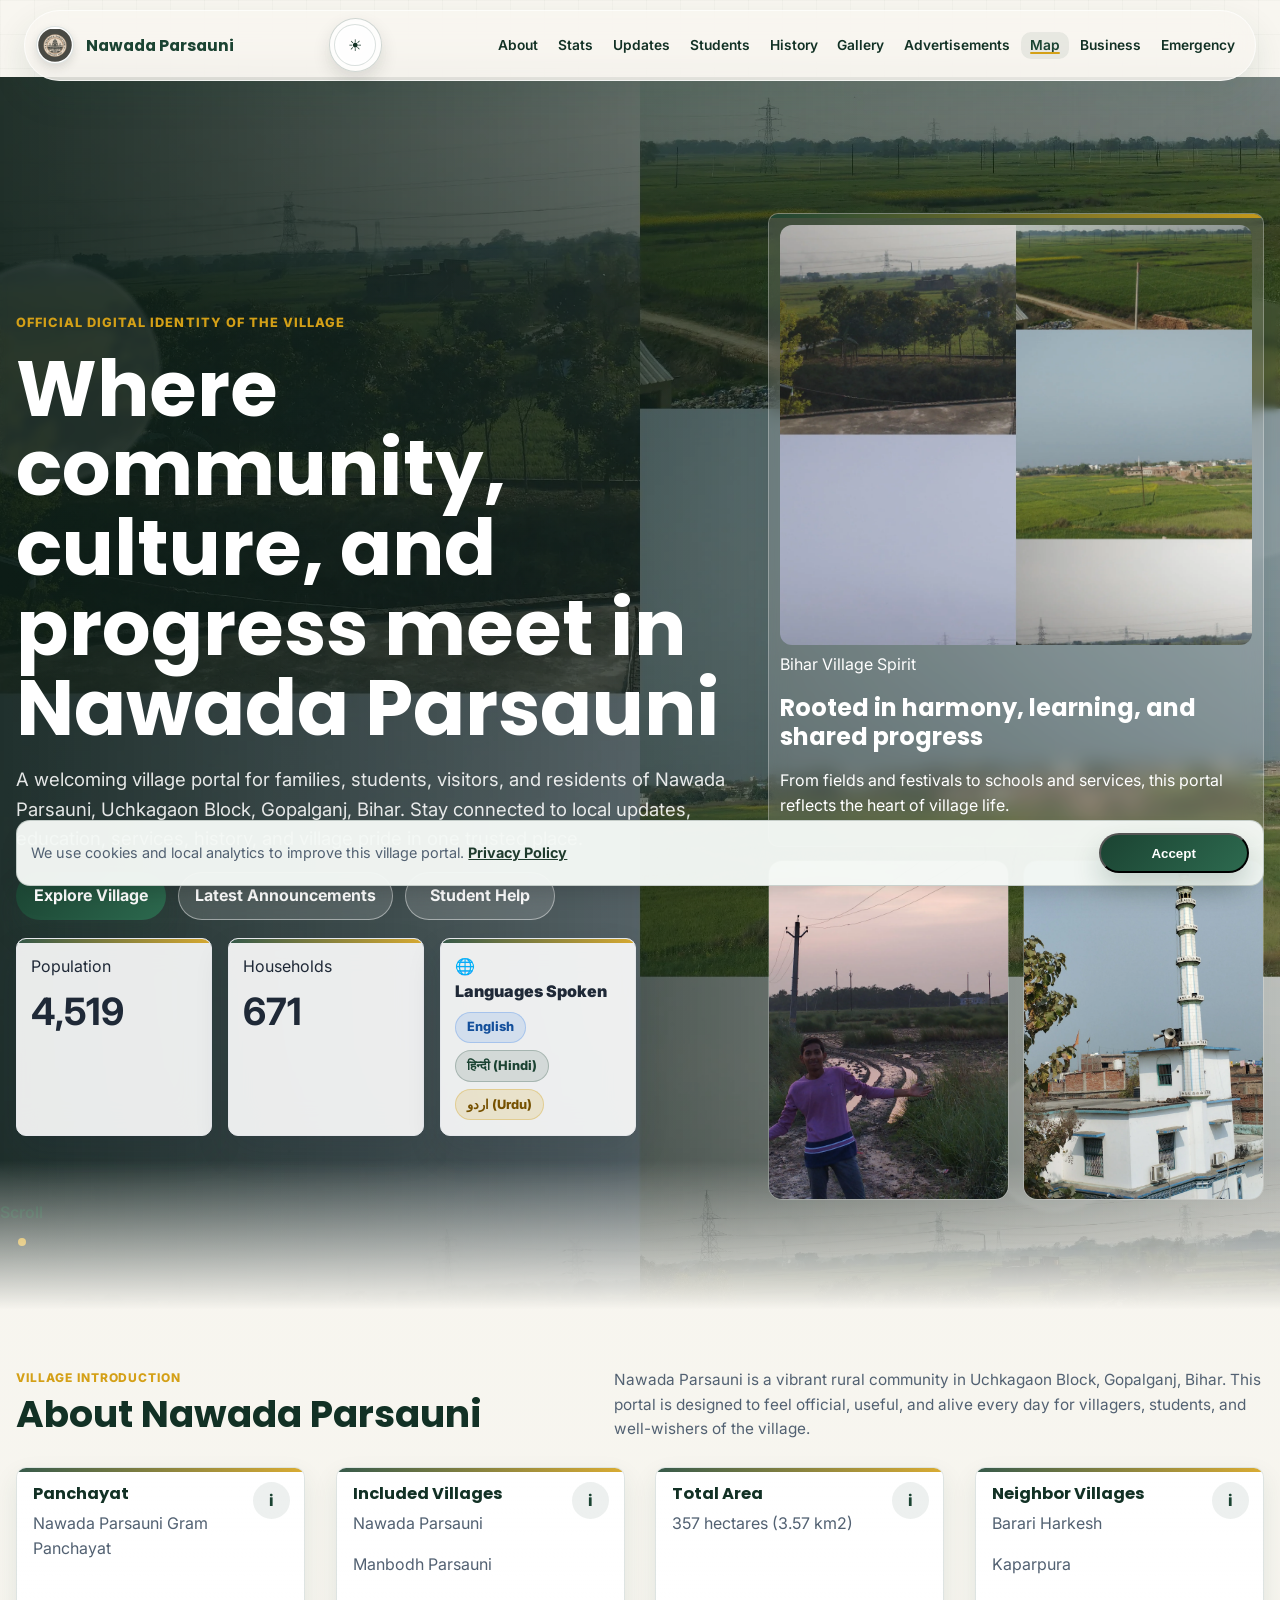
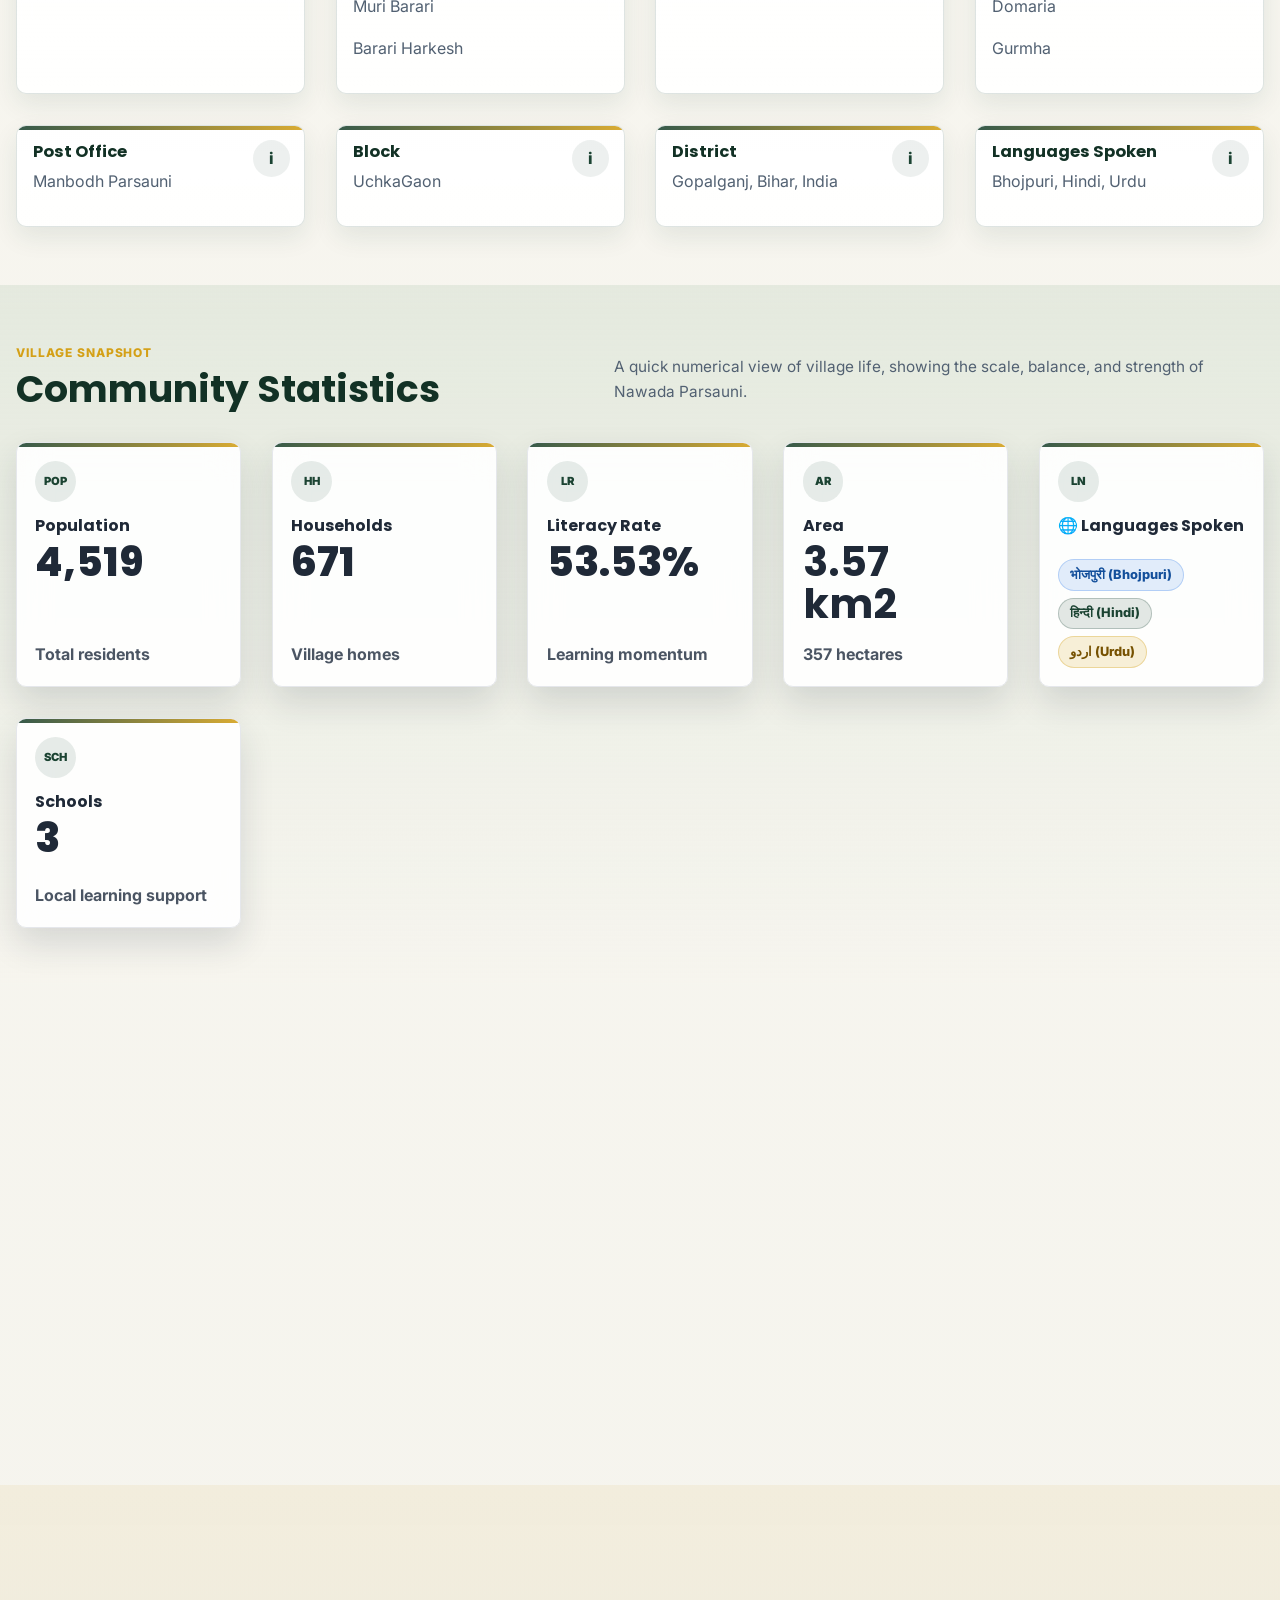
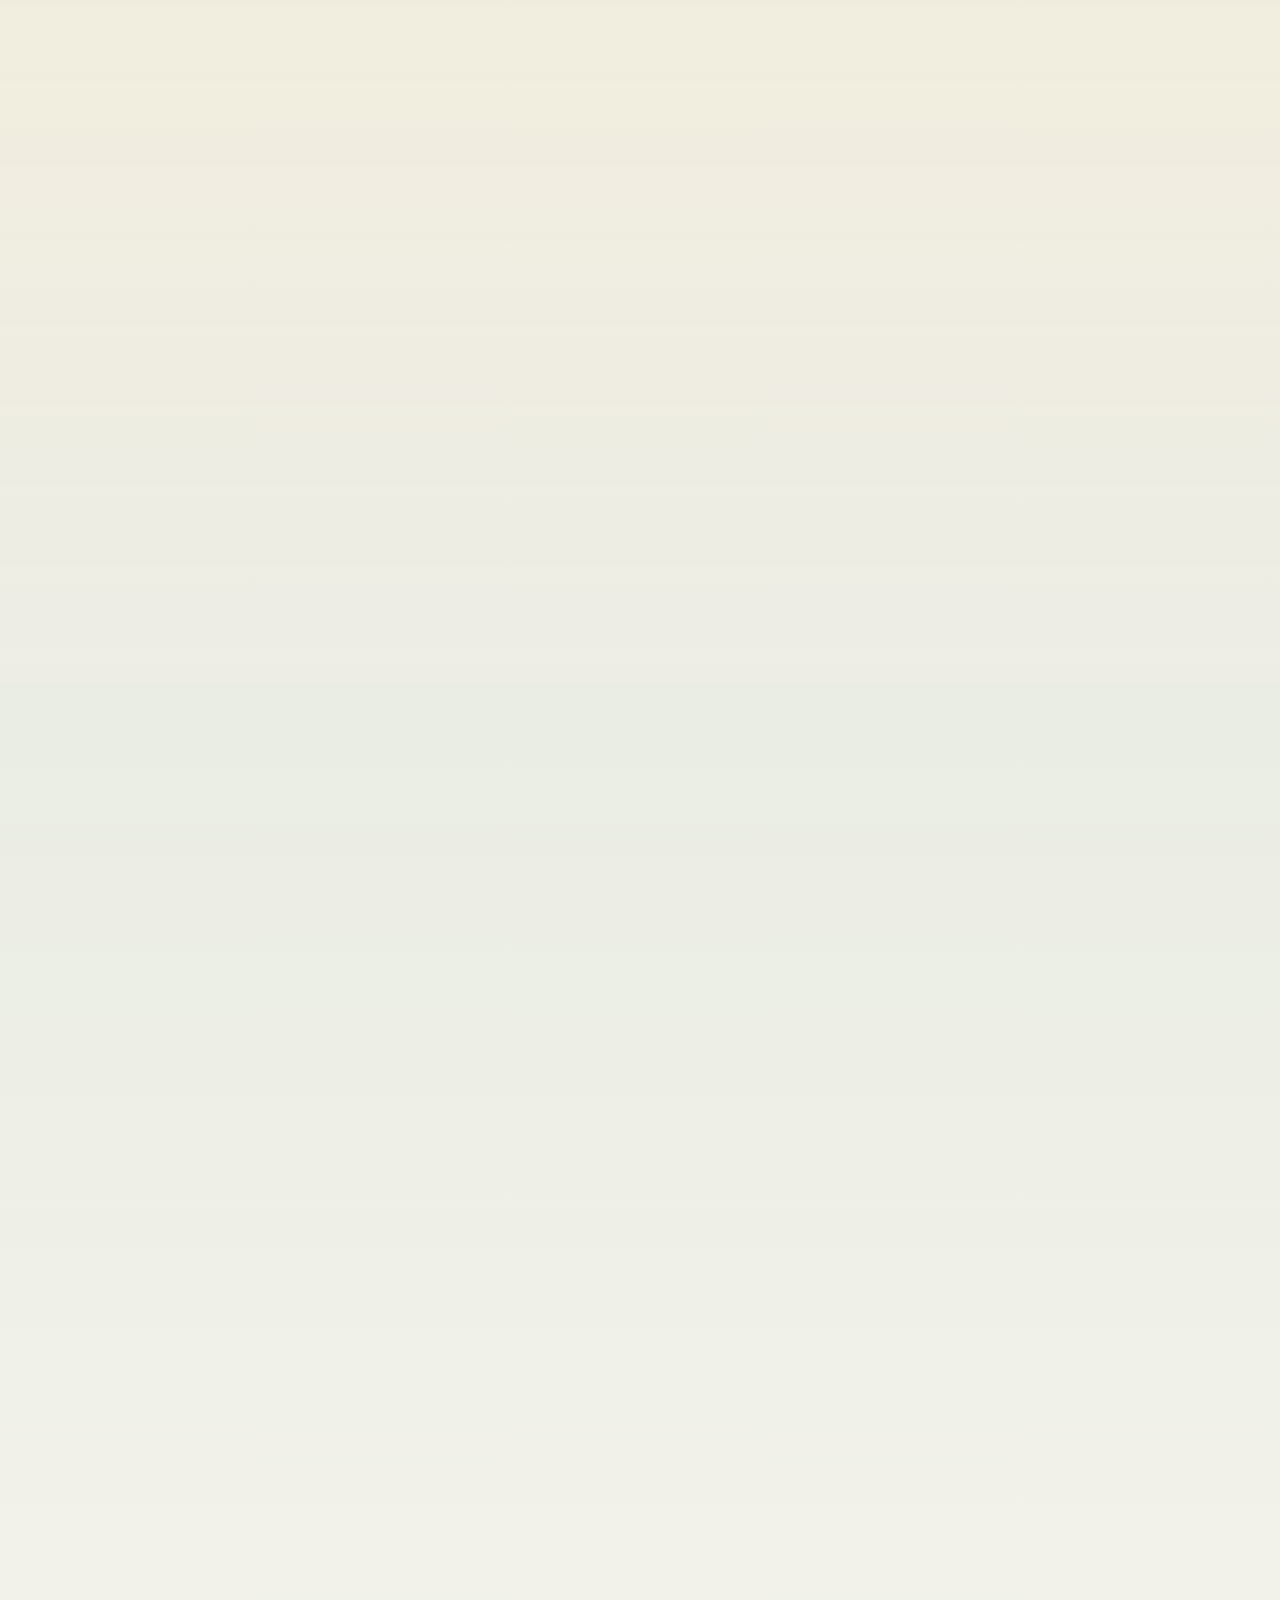
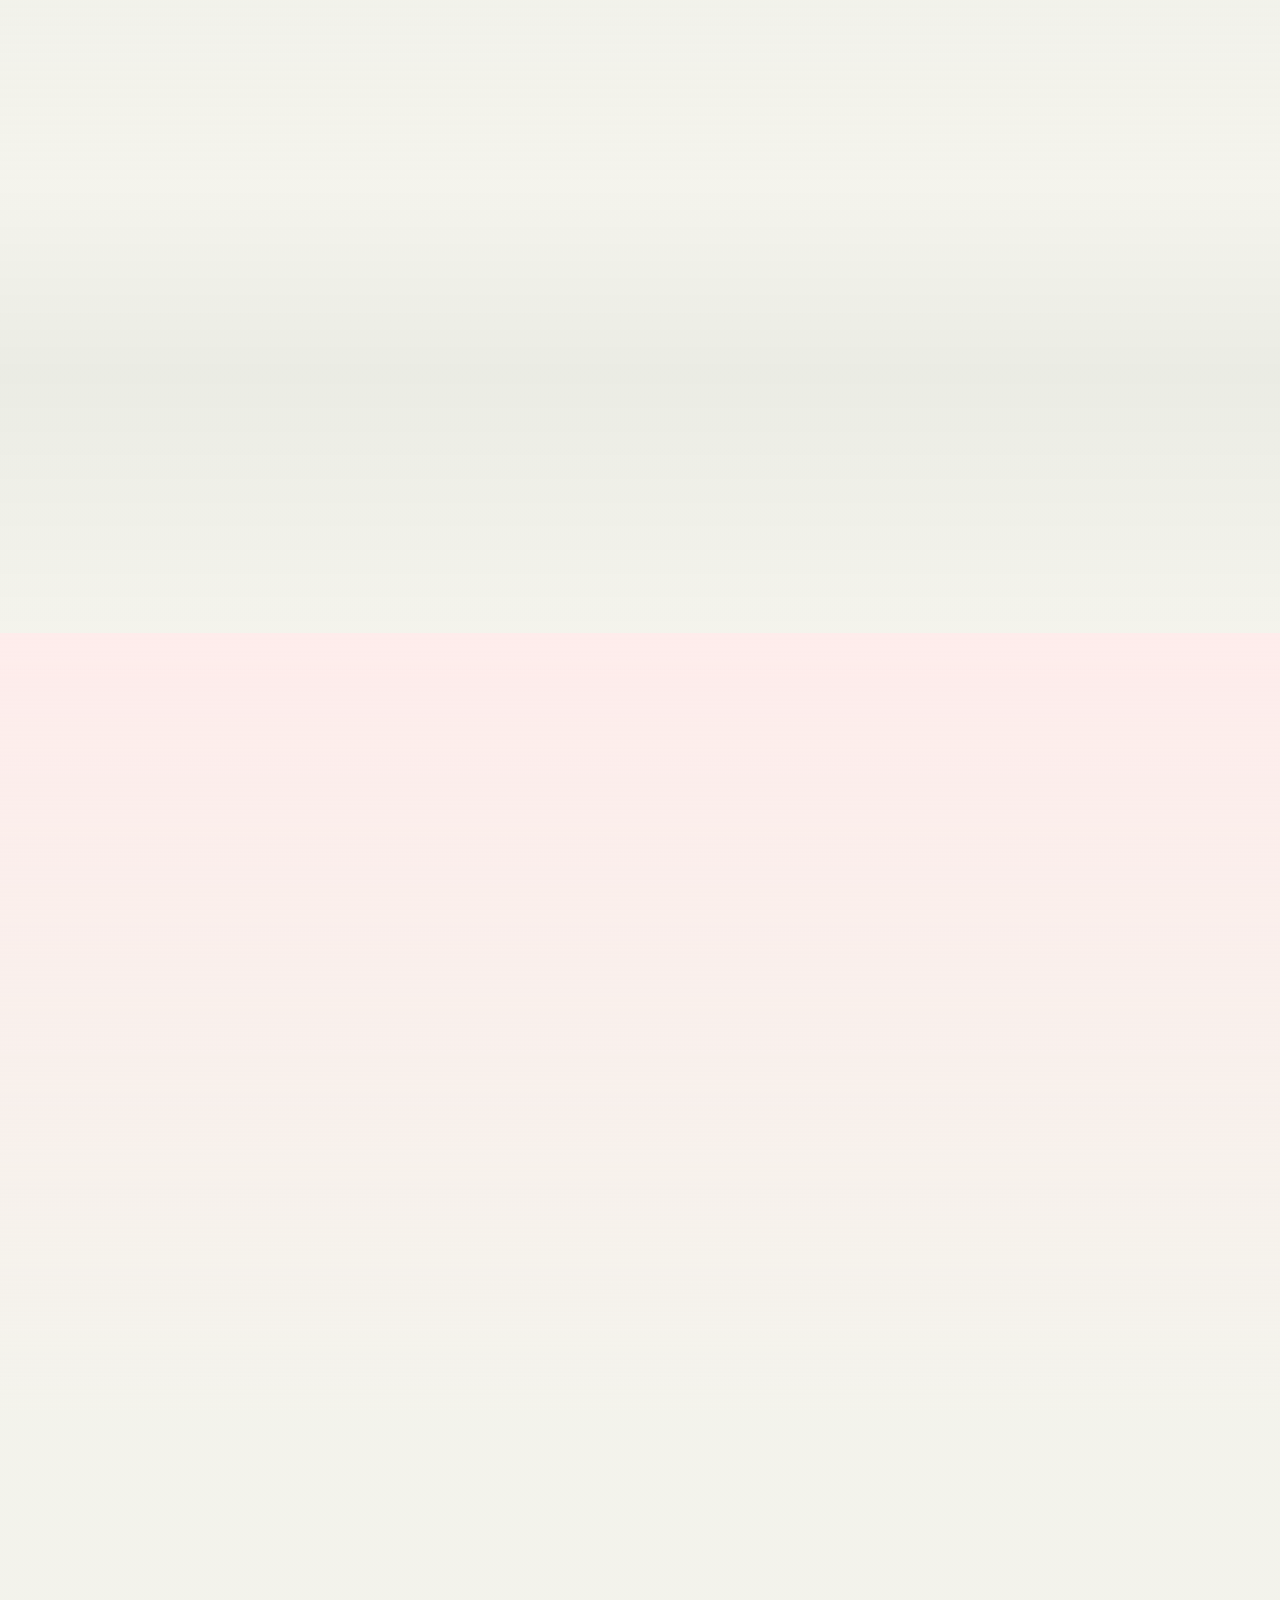
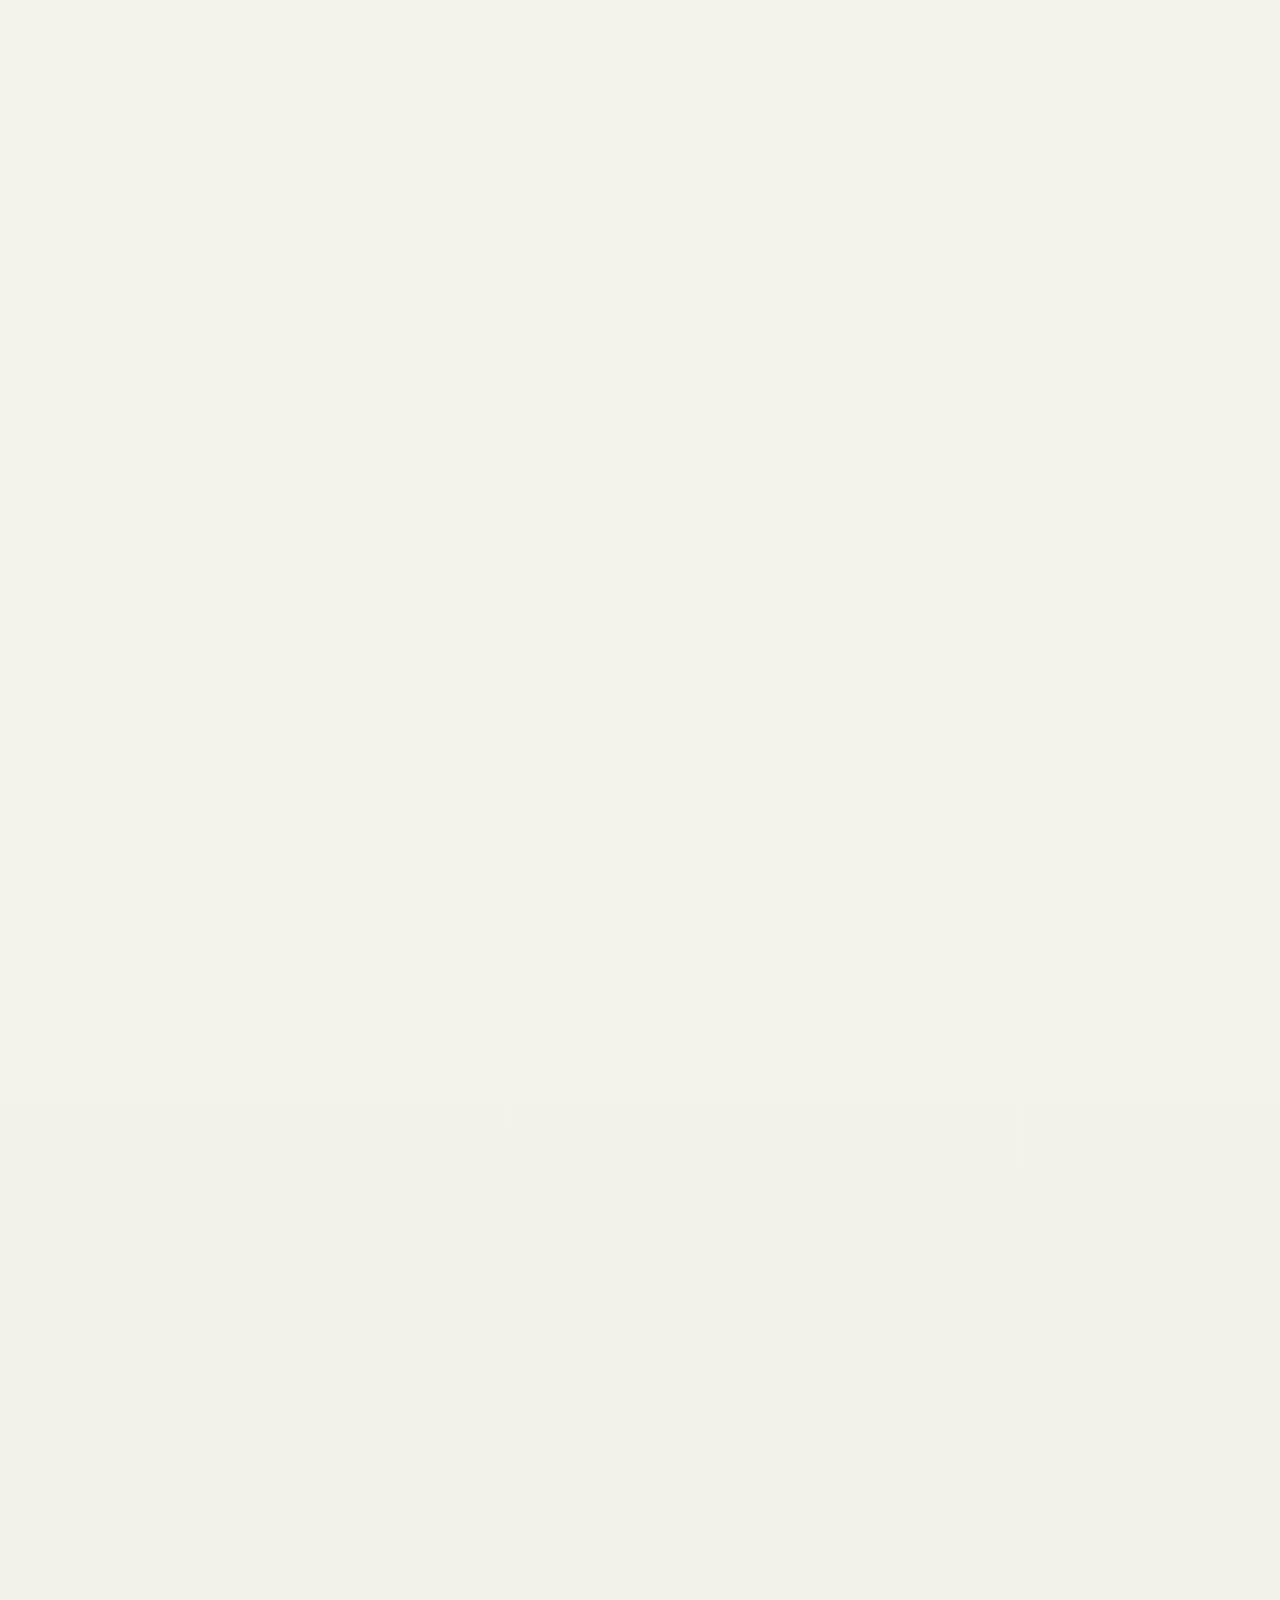
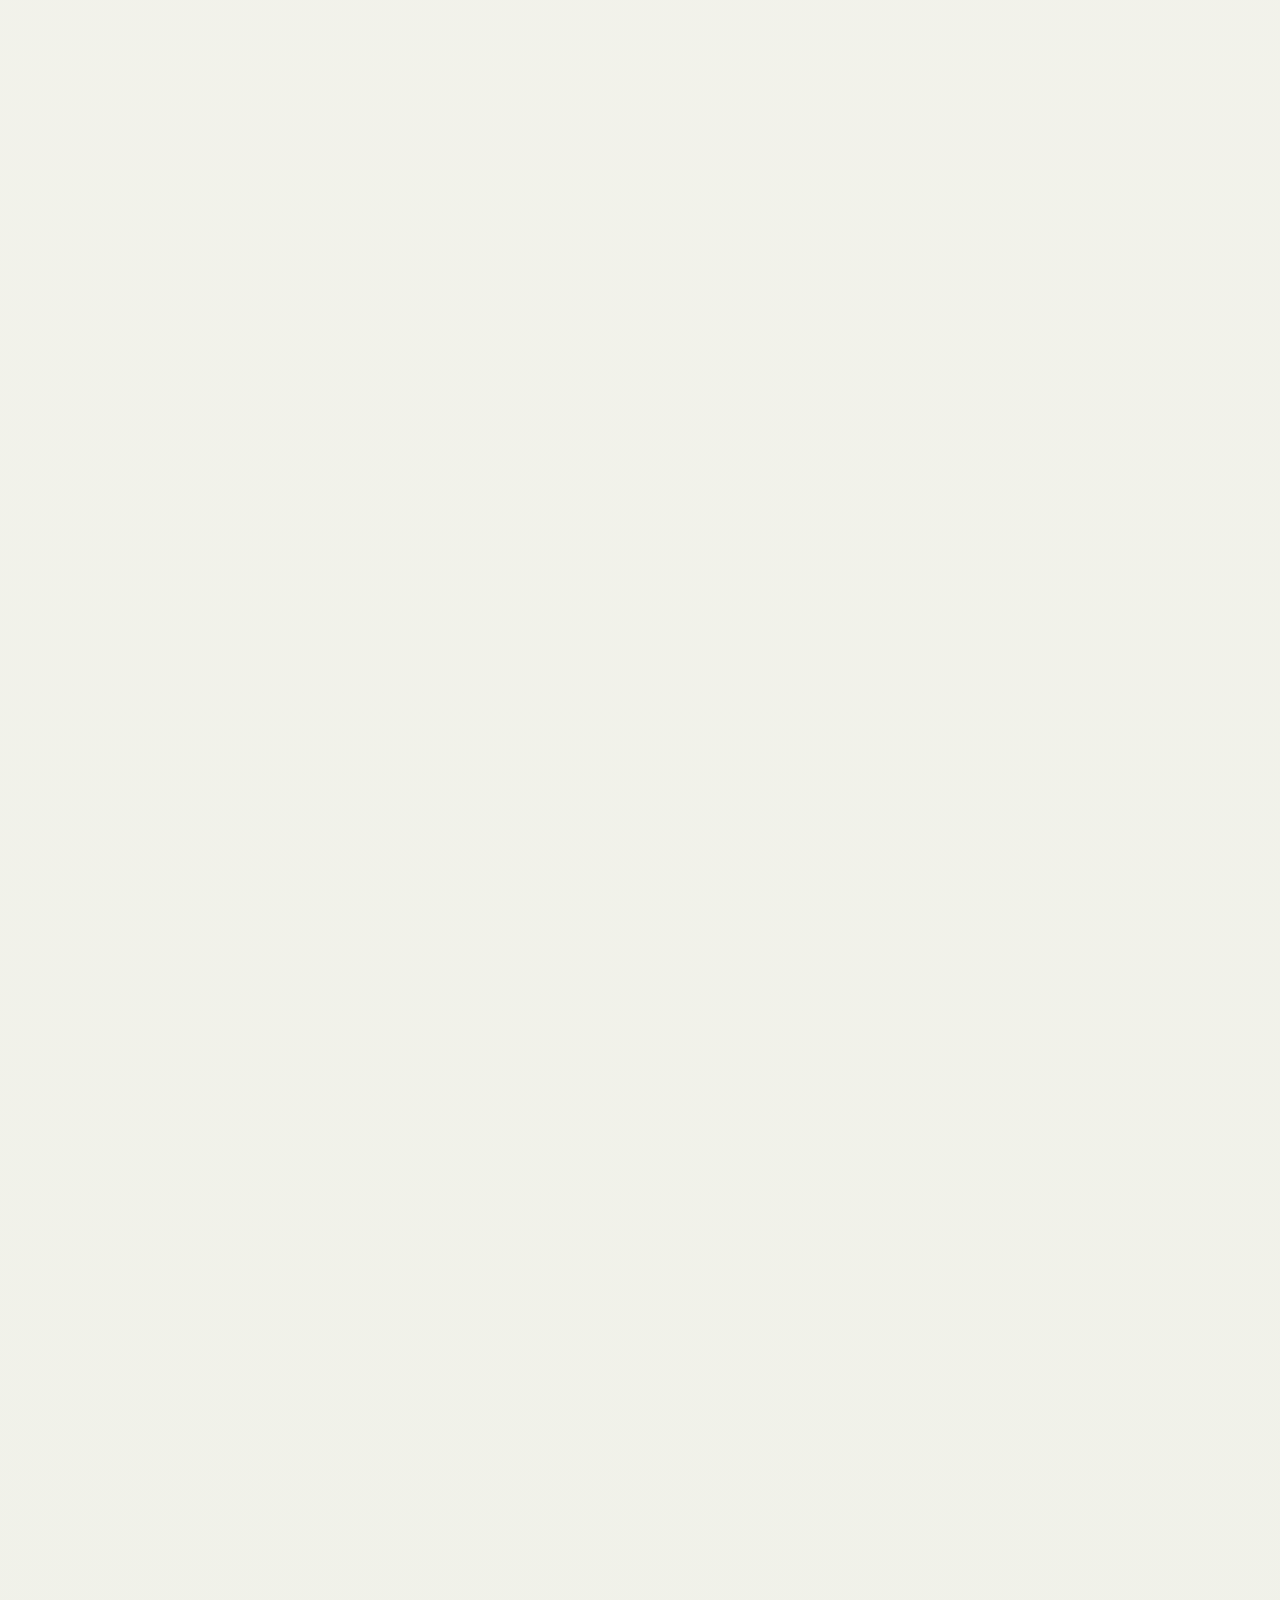
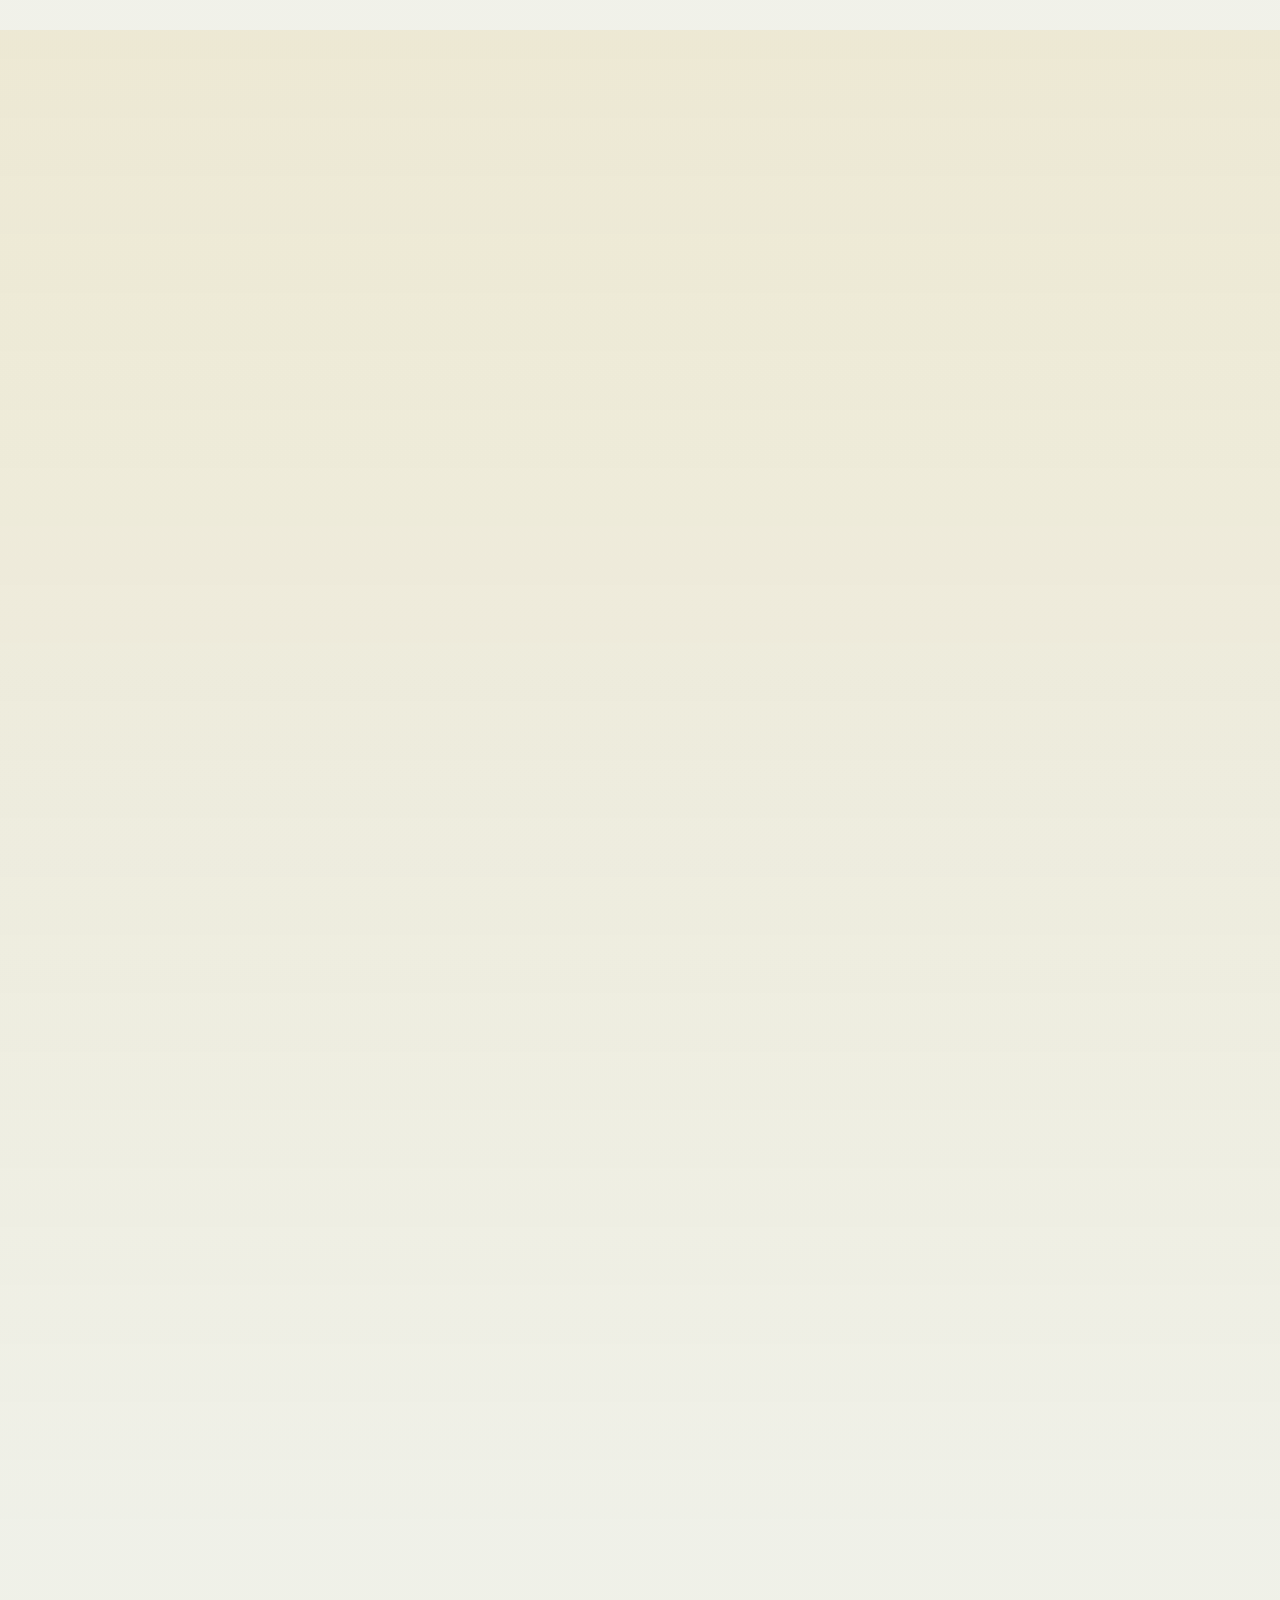
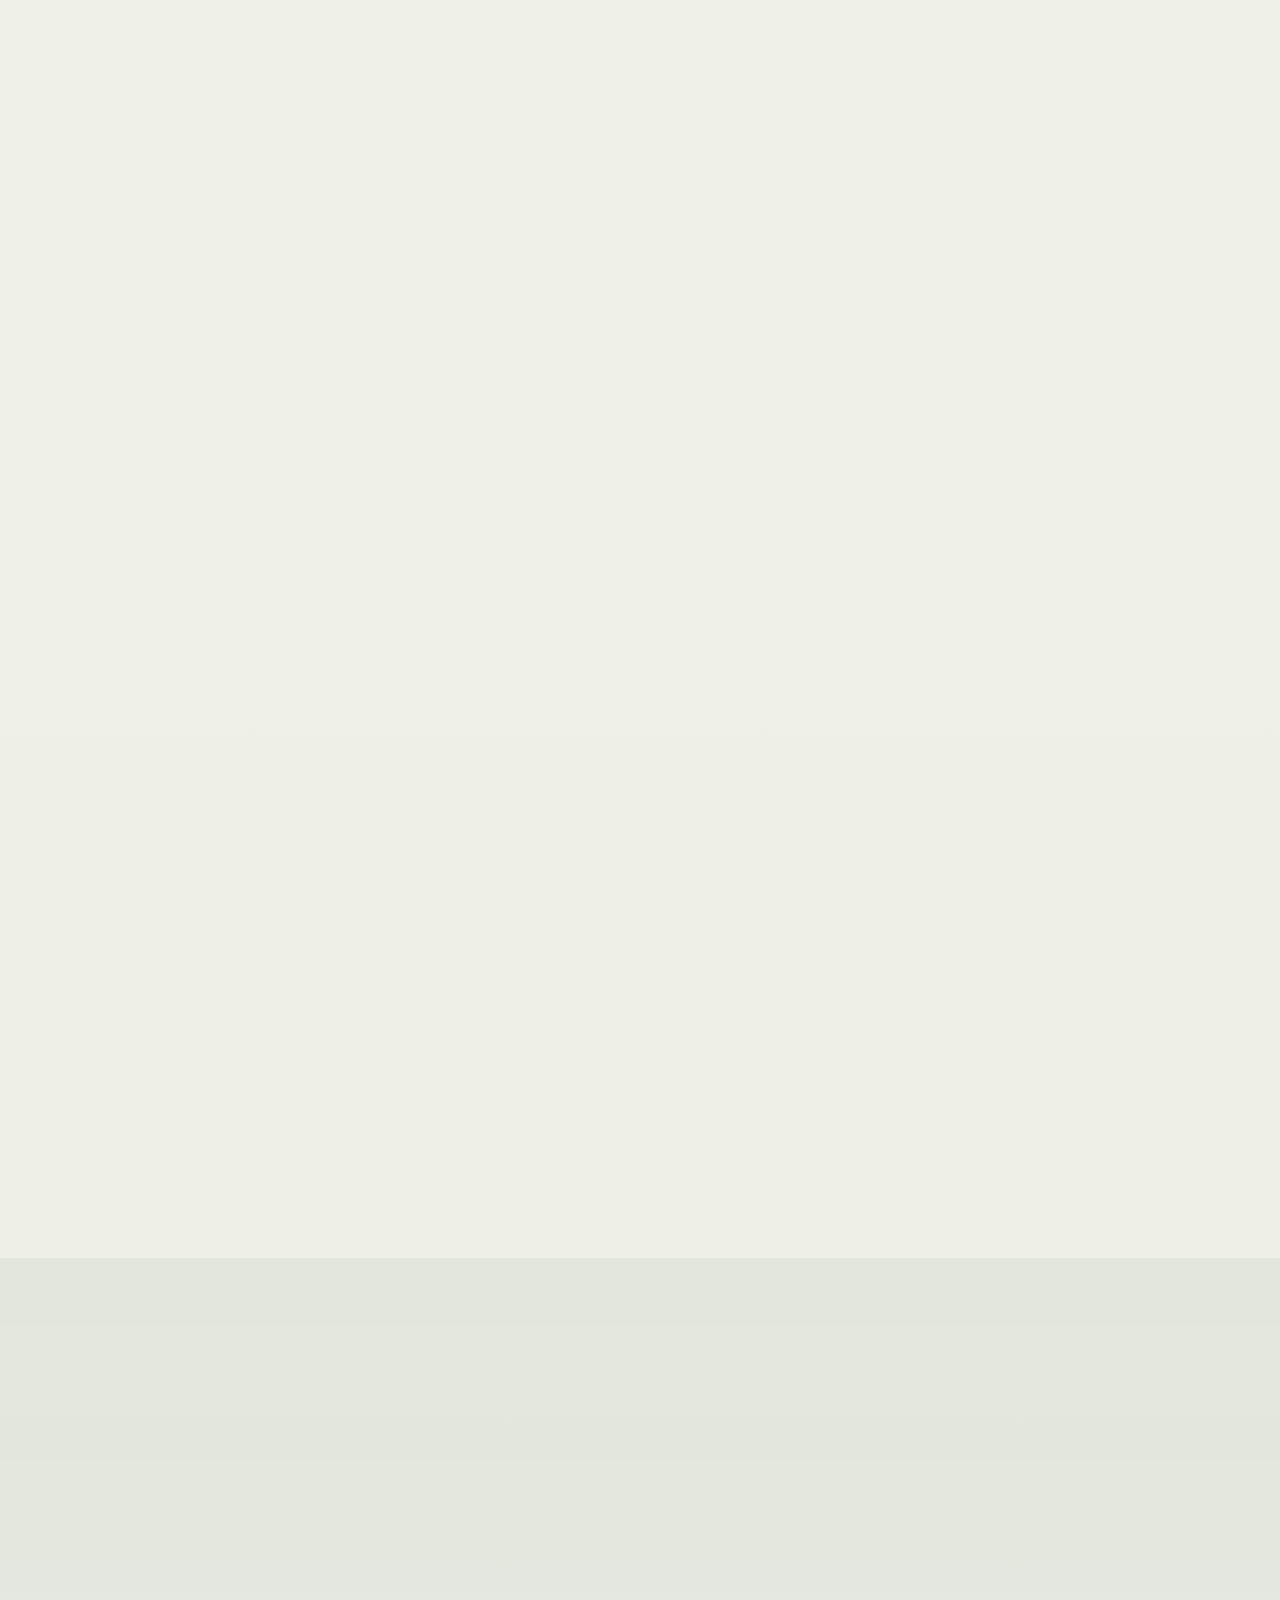
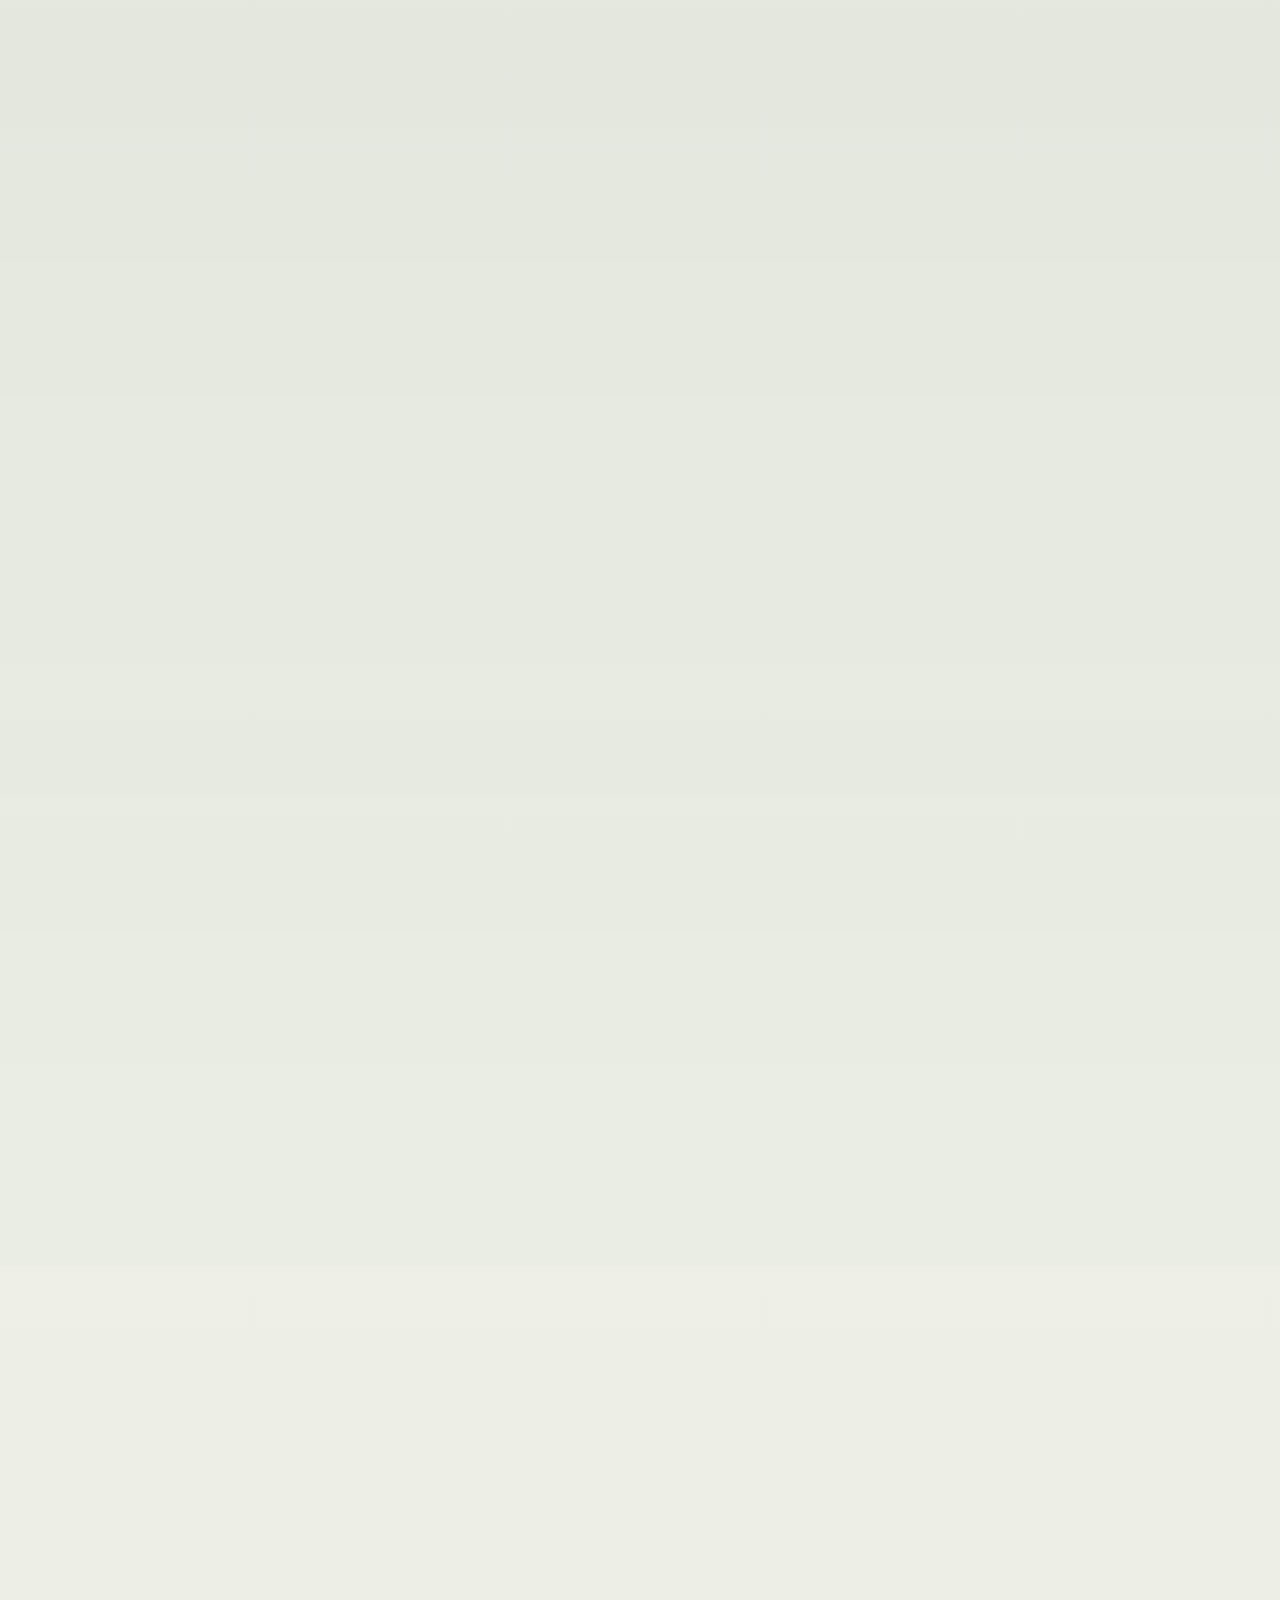
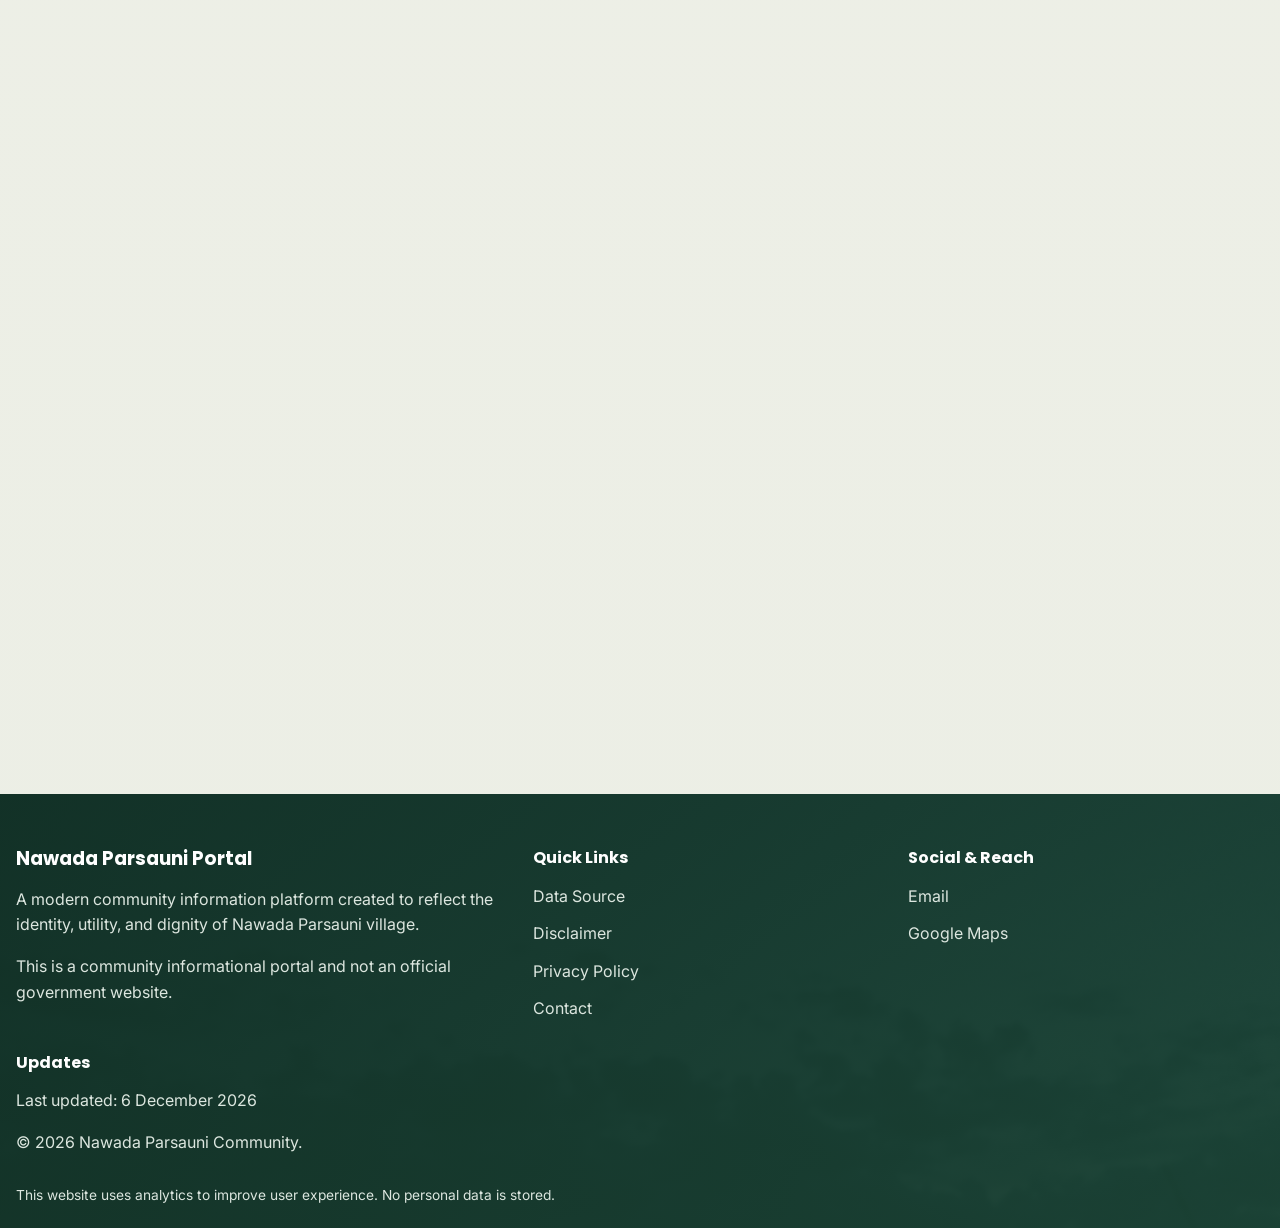
==== commit 43b83f58: "Upadted new version" ====
--- a/index.html
+++ b/index.html
@@ -1,9 +1,42 @@
-﻿<!DOCTYPE html><html lang="en"><head><meta charset="UTF-8"><meta name="viewport" content="width=device-width,initial-scale=1"><meta name="description" content="Community informational portal for Nawada Parsauni, UchkaGaon Block, Gopalganj, Bihar."><meta name="keywords" content="Nawada Parsauni village, Gram Panchayat Nawada Parsauni, UchkaGaon Gopalganj village, Bihar village portal"><meta name="author" content="Nawada Parsauni Community Portal"><meta name="theme-color" content="#1f3b2d"><meta property="og:type" content="website"><meta property="og:title" content="Nawada Parsauni Community Portal"><meta property="og:description" content="Community informational portal for Nawada Parsauni, UchkaGaon Block, Gopalganj, Bihar."><meta property="og:url" content="https://nawada-parsauni.vercel.app/index.html"><title>Nawada Parsauni Community Portal</title><link rel="manifest" href="manifest.json"><link rel="icon" type="image/png" sizes="192x192" href="icons/icon-192.png"><link rel="apple-touch-icon" href="icons/icon-192.png"><link rel="preload" as="image" href="icons/icon-192.png" fetchpriority="high"><link rel="preconnect" href="https://fonts.googleapis.com"><link rel="preconnect" href="https://fonts.gstatic.com" crossorigin><link href="https://fonts.googleapis.com/css2?family=Inter:wght@400;600;700&family=Poppins:wght@600;700&display=swap" rel="stylesheet"><link rel="stylesheet" href="style.css"><script type="application/ld+json">{
+<!DOCTYPE html>
+<html lang="en">
+<head>
+  <meta charset="UTF-8">
+  <meta name="viewport" content="width=device-width, initial-scale=1">
+  <title>Nawada Parsauni | Official Digital Identity of the Village</title>
+  <meta name="description" content="Nawada Parsauni village portal for announcements, student help, emergency contacts, gallery, local businesses, verified village information, and community updates from Gopalganj, Bihar.">
+  <meta name="keywords" content="Nawada Parsauni, Gopalganj Bihar village, village portal, Gram Panchayat Nawada Parsauni, student resources, emergency contacts, local business directory">
+  <meta name="author" content="Nawada Parsauni Community Portal">
+  <meta name="theme-color" content="#163c34">
+  <meta name="robots" content="index, follow">
+  <link rel="canonical" href="https://nawada-parsauni.vercel.app/">
+  <meta property="og:type" content="website">
+  <meta property="og:title" content="Nawada Parsauni | Community Village Portal">
+  <meta property="og:description" content="A modern digital identity for Nawada Parsauni village with useful daily information for families, students, and visitors.">
+  <meta property="og:url" content="https://nawada-parsauni.vercel.app/">
+  <meta property="og:image" content="https://nawada-parsauni.vercel.app/icons/icon-512.png">
+  <meta name="twitter:card" content="summary_large_image">
+  <meta name="twitter:title" content="Nawada Parsauni | Community Village Portal">
+  <meta name="twitter:description" content="Village announcements, education, emergency help, history, gallery, and local directory for Nawada Parsauni, Bihar.">
+  <meta name="twitter:image" content="https://nawada-parsauni.vercel.app/icons/icon-512.png">
+  <link rel="manifest" href="manifest.json">
+  <link rel="icon" type="image/png" sizes="192x192" href="icons/icon-192.png">
+  <link rel="apple-touch-icon" href="icons/icon-192.png">
+  <link rel="preload" as="image" href="image/field.webp" fetchpriority="high">
+  <link rel="preconnect" href="https://fonts.googleapis.com">
+  <link rel="preconnect" href="https://fonts.gstatic.com" crossorigin>
+  <link href="https://fonts.googleapis.com/css2?family=Inter:wght@400;500;600;700;800&family=Poppins:wght@600;700;800&display=swap" rel="stylesheet">
+  <link rel="stylesheet" href="style.css">
+  <script type="application/ld+json">
+    {
       "@context": "https://schema.org",
       "@type": "WebSite",
       "name": "Nawada Parsauni Community Portal",
       "url": "https://nawada-parsauni.vercel.app/"
-    }</script><script type="application/ld+json">{
+    }
+  </script>
+  <script type="application/ld+json">
+    {
       "@context": "https://schema.org",
       "@type": "Organization",
       "name": "Nawada Parsauni Community Portal",
@@ -14,12 +47,13 @@
         "addressRegion": "Bihar",
         "addressCountry": "IN"
       }
-    }</script><script type="application/ld+json">{
+    }
+  </script>
+  <script type="application/ld+json">
+    {
       "@context": "https://schema.org",
-      "@type": "LocalBusiness",
-      "name": "Nawada Parsauni Community Information Center",
-      "url": "https://nawada-parsauni.vercel.app/",
-      "areaServed": "Nawada Parsauni, UchkaGaon Block, Gopalganj, Bihar",
+      "@type": "Place",
+      "name": "Nawada Parsauni",
       "address": {
         "@type": "PostalAddress",
         "addressLocality": "Nawada Parsauni",
@@ -27,9 +61,923 @@
         "postalCode": "841440",
         "addressCountry": "IN"
       }
-    }</script>
-    <script async src="https://www.googletagmanager.com/gtag/js?id=G-DKXYLMYQXK">
-
-    </script><script defer="defer" src="analytics.js">
-      
-    </script></head><body><a class="skip-link" href="#main-content">Skip to content</a><header class="site-header" id="top"><nav class="navbar container" aria-label="Main navigation"><a class="brand" href="#top"><img class="brand-mark" src="icons/icon-192.png" alt="Nawada Parsauni logo" width="40" height="40" decoding="async"> <span class="brand-text">Nawada Parsauni</span> </a><button class="menu-toggle" id="menuToggle" aria-expanded="false" aria-controls="mobileMenu" aria-label="Open menu"><span></span><span></span><span></span></button><ul class="nav-links desktop-nav"><li><a href="#about">About</a></li><li><a href="#notice-board">Notice</a></li><li><a href="#gallery-events">Photos</a></li><li><a href="#stats">Stats</a></li><li><a href="#services">Services</a></li><li><a href="#nearby-locations">Nearby</a></li><li><a href="#village-calendar">Calendar</a></li><li><a href="#emergency">Emergency</a></li><li><a href="#verification">Verification</a></li><li><a href="education.html">Pages</a></li></ul></nav><div class="mobile-menu" id="mobileMenu" aria-hidden="true" inert><ul class="nav-links"><li><a href="#about">About</a></li><li><a href="#notice-board">Notice Board</a></li><li><a href="#services">Services</a></li><li><a href="#nearby-locations">Nearby Locations</a></li><li><a href="education.html">Education</a></li><li><a href="shops.html">Shops</a></li><li><a href="religious.html">Religious</a></li><li><a href="medical.html">Medical</a></li><li><a href="emergency.html">Emergency Page</a></li><li><a href="gallery.html">Gallery</a></li><li><a href="contact.html">Contact</a></li><li><a href="#verification">Verification</a></li></ul></div></header><main id="main-content"><section class="hero"><div class="hero-bg-shape shape-1" aria-hidden="true"></div><div class="hero-bg-shape shape-2" aria-hidden="true"></div><div class="hero-bg-shape shape-3" aria-hidden="true"></div><div class="container hero-content"><p class="eyebrow">Village Community Portal</p><h1>Discover Nawada Parsauni</h1><p class="subtitle">A trusted digital profile of Nawada Parsauni, Uchkagaon Block, Gopalganj District, Bihar, highlighting harmony, development, and verified community information.</p><div class="hero-cta"><a class="btn btn-primary" href="#about">Explore Village</a> <a class="btn btn-outline" href="#notice-board">Latest Notices</a> <a class="btn btn-outline" href="#verification">View Verification</a></div><a class="scroll-indicator" href="#about" aria-label="Scroll to about section"><span>Scroll</span> <span class="dot"></span></a></div></section><section class="section reveal" id="about"><div class="container"><h2>About Our Village</h2><p class="section-intro">Nawada Parsauni is a vibrant rural community in Uchkagaon Block, Gopalganj, Bihar. This portal is built for villagers and visitors to access key local information in one trusted place.</p><div class="info-grid"><article class="glass-card"><h3>Panchayat</h3><p>Nawada Parsauni Gram Panchayat</p></article><article class="glass-card"><h3>Included Villages</h3><p>Nawada Parsauni</p><p>Manbodh Parsauni</p><p>Muri Barari</p><p>Barari Harkesh</p></article><article class="glass-card"><h3>Total Area</h3><p>357 hectares (3.57 km2)</p></article><article class="glass-card"><h3>Neighbor Villages</h3><p>Barari Harkesh</p><p>Kaparpura</p><p>Domaria</p><p>Gurmha</p></article><article class="glass-card"><h3>Post Office</h3><p>Manbodh Parsauni</p></article><article class="glass-card"><h3>Block</h3><p>UchkaGaon</p></article><article class="glass-card"><h3>District</h3><p>Gopalganj, Bihar, India</p></article><article class="glass-card"><h3>Language Spoken</h3><p>Bhojpuri, Hindi, Urdu</p></article></div></div></section><section class="section stats-section reveal" id="stats"><div class="container"><h2>Community Snapshot</h2><div class="stats-grid"><article class="stat-card glass-card"><h3>Population</h3><p class="counter" data-target="4519">0</p></article><article class="stat-card glass-card"><h3>Male</h3><p class="counter" data-target="2213">0</p></article><article class="stat-card glass-card"><h3>Female</h3><p class="counter" data-target="2306">0</p></article><article class="stat-card glass-card"><h3>Household</h3><p class="counter" data-target="671">0</p></article><article class="stat-card glass-card"><h3>Literacy rate</h3><p class="counter" data-target="53.53" data-unit="percent">0</p></article><article class="stat-card glass-card"><h3>Community Harmony</h3><p class="counter" data-target="98" data-unit="percent">0</p></article></div></div></section><section class="section notice-section reveal" id="notice-board"><div class="container"><h2>Village Notice Board</h2><div class="notice-grid"><article class="notice-card"><div class="notice-head"><span class="notice-icon" aria-hidden="true">&#128227;</span> <span class="notice-date">12 March 2026</span></div><h3>Gram Sabha Meeting Schedule</h3><p>Gram Sabha meeting will be held at Panchayat Bhawan at 11:00 AM for village development updates.</p><details><summary>Read More</summary><p>All ward members and residents are requested to attend with local issues and suggestions.</p></details><button class="btn btn-outline notice-download-btn" type="button">Download Notice (A4 PDF)</button></article><article class="notice-card"><div class="notice-head"><span class="notice-icon" aria-hidden="true">&#128227;</span> <span class="notice-date">10 March 2026</span></div><h3>Road Construction Update</h3><p>Main link road repair near the school route is ongoing and expected to be completed this month.</p><details><summary>Read More</summary><p>Please use alternate lanes from 9:00 AM to 4:00 PM during construction hours.</p></details><button class="btn btn-outline notice-download-btn" type="button">Download Notice (A4 PDF)</button></article><article class="notice-card"><div class="notice-head"><span class="notice-icon" aria-hidden="true">&#128227;</span> <span class="notice-date">8 March 2026</span></div><h3>Electricity Shutdown Notice</h3><p>Power supply will be interrupted from 10:00 AM to 2:00 PM due to feeder maintenance work.</p><details><summary>Read More</summary><p>Maintenance will improve evening voltage stability in Nawada Parsauni local lines.</p></details><button class="btn btn-outline notice-download-btn" type="button">Download Notice (A4 PDF)</button></article><article class="notice-card"><div class="notice-head"><span class="notice-icon" aria-hidden="true">&#128227;</span> <span class="notice-date">6 March 2026</span></div><h3>Government Scheme Verification Camp</h3><p>Beneficiary verification for PM Awas and pension schemes at Panchayat office this week.</p><details><summary>Read More</summary><p>Bring Aadhaar card, passbook, and registered mobile number for document confirmation.</p></details><button class="btn btn-outline notice-download-btn" type="button">Download Notice (A4 PDF)</button></article><article class="notice-card"><div class="notice-head"><span class="notice-icon" aria-hidden="true">&#128227;</span> <span class="notice-date">4 March 2026</span></div><h3>School Holiday Information</h3><p>Government Middle School and nearby institutions will remain closed for local administrative activity.</p><details><summary>Read More</summary><p>Regular classes will resume from the next working day as per school notice.</p></details><button class="btn btn-outline notice-download-btn" type="button">Download Notice (A4 PDF)</button></article></div></div></section><section class="section reveal" id="gallery-events"><div class="container"><div class="section-head"><div><h2>Gallery &amp; Events</h2><p class="section-intro">Explore moments and activities from Nawada Parsauni</p></div><div class="filter-group" role="tablist" aria-label="Gallery filters"><button class="filter-btn active" type="button" data-filter="all" role="tab" aria-selected="true">All</button> <button class="filter-btn" type="button" data-filter="events" role="tab" aria-selected="false">Events</button> <button class="filter-btn" type="button" data-filter="mosque" role="tab" aria-selected="false">Mosque</button> <button class="filter-btn" type="button" data-filter="school" role="tab" aria-selected="false">School</button> <button class="filter-btn" type="button" data-filter="festival" role="tab" aria-selected="false">Festivals</button> <button class="filter-btn" type="button" data-filter="development" role="tab" aria-selected="false">Development</button></div></div><div class="gallery-grid" id="galleryGrid"><figure class="gallery-item reveal" data-category="events"><img src="https://images.unsplash.com/photo-1469474968028-56623f02e42e?auto=format&fit=crop&w=1200&q=70" alt="Nawada Parsauni village community event" loading="lazy" decoding="async" width="1200" height="800"><figcaption><span>Community Gathering</span> <small>Village events</small></figcaption></figure><figure class="gallery-item reveal" data-category="mosque"><img src="https://images.unsplash.com/photo-1489515217757-5fd1be406fef?auto=format&fit=crop&w=1200&q=70" alt="Nawada Parsauni mosque and madrasa view" loading="lazy" decoding="async" width="1200" height="800"><figcaption><span>Mosque &amp; Madrasa</span> <small>Religious place</small></figcaption></figure><figure class="gallery-item reveal" data-category="school"><img src="https://images.unsplash.com/photo-1523580846011-d3a5bc25702b?auto=format&fit=crop&w=1200&q=70" alt="Nawada Parsauni school activity session" loading="lazy" decoding="async" width="1200" height="800"><figcaption><span>School Activities</span> <small>Learning moments</small></figcaption></figure><figure class="gallery-item reveal" data-category="festival"><img src="https://images.unsplash.com/photo-1500530855697-b586d89ba3ee?auto=format&fit=crop&w=1200&q=70" alt="Nawada Parsauni festival celebration" loading="lazy" decoding="async" width="1200" height="800"><figcaption><span>Festival Night</span> <small>Local celebrations</small></figcaption></figure><figure class="gallery-item reveal" data-category="development"><img src="https://images.unsplash.com/photo-1500534314209-a25ddb2bd429?auto=format&fit=crop&w=1200&q=70" alt="Nawada Parsauni development works" loading="lazy" decoding="async" width="1200" height="800"><figcaption><span>Development Works</span> <small>Infrastructure</small></figcaption></figure><figure class="gallery-item reveal" data-category="events"><img src="https://images.unsplash.com/photo-1492684223066-81342ee5ff30?auto=format&fit=crop&w=1200&q=70" alt="Nawada Parsauni village event evening" loading="lazy" decoding="async" width="1200" height="800"><figcaption><span>Evening Program</span> <small>Community moments</small></figcaption></figure><figure class="gallery-item reveal" data-category="school"><img src="https://images.unsplash.com/photo-1503676260728-1c00da094a0b?auto=format&fit=crop&w=1200&q=70" alt="Nawada Parsauni school classroom activity" loading="lazy" decoding="async" width="1200" height="800"><figcaption><span>Classroom Activity</span> <small>Student engagement</small></figcaption></figure><figure class="gallery-item reveal" data-category="festival"><img src="https://images.unsplash.com/photo-1504196606672-aef5c9cefc92?auto=format&fit=crop&w=1200&q=70" alt="Nawada Parsauni community festival gathering" loading="lazy" decoding="async" width="1200" height="800"><figcaption><span>Festival Gathering</span> <small>Village harmony</small></figcaption></figure></div></div></section><section class="section reveal" id="services"><div class="container"><h2>Core Services Directory</h2><p class="section-intro">Village: Nawada Parsauni | Block: UchkaGaon | District: Gopalganj | State: Bihar</p><div class="service-detail-grid service-overview-grid"><article class="glass-card service-detail-card searchable-card" data-name="Education Services" data-category="Education" data-keywords="school education students government private madrasa coaching"><img class="card-image" src="https://images.unsplash.com/photo-1588072432836-e10032774350?auto=format&fit=crop&w=900&q=60" alt="School campus" loading="lazy" decoding="async" width="1600" height="1000"><div class="card-content"><h3>Education</h3><p><span class="type-badge badge-govt">Government</span> <span class="type-badge badge-private">Private</span></p><p>Schools with foundational learning support and local enrollment access.</p><p><span class="meta-icon">&#128205;</span> Nawada Parsauni School Zone, UchkaGaon, Gopalganj, Bihar</p><p><span class="meta-icon">&#9742;</span> <a href="tel:+919912345601">+91 99123 45601</a></p><a class="btn btn-primary map-btn" href="https://www.google.com/maps/search/?api=1&query=Nawada+Parsauni+School+UchkaGaon+Gopalganj+Bihar" target="_blank" rel="noopener noreferrer">&#128506; Map</a> <a class="btn btn-outline map-btn" href="education.html">Details</a></div></article><article class="glass-card service-detail-card searchable-card" data-name="Religious Places" data-category="Religion" data-keywords="religious temple mosque masjid mandir harmony"><img class="card-image" src="image/jama masjid.webp" alt="Religious place" loading="lazy" decoding="async" width="1600" height="1000"><div class="card-content"><h3>Religious Places</h3><p><span class="type-badge badge-religious">Temple</span> <span class="type-badge badge-religious">Mosque</span></p><p>Community places representing shared faith, social harmony, and festivals.</p><p><span class="meta-icon">&#128205;</span> Religious Cluster, Nawada Parsauni, Gopalganj, Bihar</p><a class="btn btn-primary map-btn" href="https://www.google.com/maps/search/?api=1&query=Temple+Mosque+Nawada+Parsauni+Gopalganj+Bihar" target="_blank" rel="noopener noreferrer">&#128506; Map</a> <a class="btn btn-outline map-btn" href="religious.html">Details</a></div></article><article class="glass-card service-detail-card searchable-card" data-name="Medical Services" data-category="Medical" data-keywords="medical clinic hospital doctor pharmacy health"><img class="card-image" src="https://images.unsplash.com/photo-1516549655169-df83a0774514?auto=format&fit=crop&w=900&q=60" alt="Health center" loading="lazy" decoding="async" width="1600" height="1000"><div class="card-content"><h3>Medical Services</h3><p><span class="type-badge badge-govt">Govt Health Center</span> <span class="type-badge badge-private">Clinic</span></p><p>Primary care, private clinic support, and medicine access for families.</p><p><span class="meta-icon">&#128205;</span> Health Service Corridor, Nawada Parsauni, Gopalganj, Bihar</p><p><span class="meta-icon">&#9742;</span> <a href="tel:108">108</a> Ambulance</p><a class="btn btn-primary map-btn" href="https://www.google.com/maps/search/?api=1&query=Health+Center+Nawada+Parsauni+Gopalganj+Bihar" target="_blank" rel="noopener noreferrer">&#128506; Map</a> <a class="btn btn-outline map-btn" href="medical.html">Details</a></div></article><article class="glass-card service-detail-card searchable-card" data-name="Shops and Local Business" data-category="Shops" data-keywords="shop market kirana mobile repair hardware business"><img class="card-image" src="https://images.unsplash.com/photo-1542838132-92c53300491e?auto=format&fit=crop&w=900&q=60" alt="Local grocery store" loading="lazy" decoding="async" width="1600" height="1000"><div class="card-content"><h3>Shops & Local Business</h3><p><span class="type-badge badge-private">Grocery</span> <span class="type-badge badge-private">Hardware</span> <span class="type-badge badge-private">Mobile Repair</span></p><p>Daily essentials and local commerce supporting the village economy.</p><p><span class="meta-icon">&#128205;</span> Main Bazaar, Nawada Parsauni, UchkaGaon, Gopalganj, Bihar</p><p><span class="meta-icon">&#9742;</span> <a href="tel:+919955500881">+91 99555 00881</a></p><a class="btn btn-primary map-btn" href="https://www.google.com/maps/search/?api=1&query=Main+Bazaar+Nawada+Parsauni+Gopalganj+Bihar" target="_blank" rel="noopener noreferrer">&#128506; Map</a> <a class="btn btn-outline map-btn" href="shops.html">Details</a></div></article><article class="glass-card service-detail-card searchable-card" data-name="Emergency Services" data-category="Emergency" data-keywords="emergency police ambulance fire helpline"><img class="card-image" src="https://images.unsplash.com/photo-1523966211575-eb4a01e7dd51?auto=format&fit=crop&w=900&q=60" alt="Emergency response light" loading="lazy" decoding="async" width="1600" height="1000"><div class="card-content"><h3>Emergency</h3><p><span class="type-badge badge-emergency">Police 112</span> <span class="type-badge badge-emergency">Ambulance 108</span> <span class="type-badge badge-emergency">Fire 101</span></p><p>Emergency and voter assistance support for immediate use.</p><p><span class="meta-icon">&#128205;</span> UchkaGaon Response Network, Gopalganj, Bihar</p><p><span class="meta-icon">&#9742;</span> <a href="tel:112">112</a> | <a href="tel:108">108</a> | <a href="tel:101">101</a> | <a href="tel:1950">1950</a></p><a class="btn btn-primary map-btn" href="https://www.google.com/maps/search/?api=1&query=UchkaGaon+Police+Station+Gopalganj+Bihar" target="_blank" rel="noopener noreferrer">&#128506; Map</a> <a class="btn btn-outline map-btn" href="emergency.html">Details</a></div></article></div></div></section><section class="section emergency reveal" id="emergency"><div class="container"><h2>Emergency Assistance</h2><div class="split-grid"><article class="glass-card searchable-card" data-name="Emergency Numbers" data-category="Emergency" data-keywords="police 112 ambulance 108 fire 101 emergency"><h3>Emergency Numbers</h3><ul class="clean-list"><li><strong>Police:</strong> 112</li><li><strong>Ambulance:</strong> 108</li><li><strong>Fire:</strong> 101</li></ul></article><article class="glass-card searchable-card" data-name="Election Assistance BLO" data-category="People" data-keywords="blo voter election assistance mukhiya panchayat"><h3>Need Election Assistance?</h3><p>Election-related support has been moved to the dedicated emergency page. Open it to view BLO details and voter helpline information.</p><a class="btn btn-outline" href="emergency.html">Open Emergency Page</a><p class="disclaimer-note">This section provides voter assistance information only. For official updates, refer to the Election Commission of India.</p></article></div></div></section><section class="section reveal" id="nearby-locations"><div class="container"><h2>Nearby Important Locations</h2><p class="section-intro">Key nearby institutions for public safety, healthcare, banking, and transport support for Nawada Parsauni residents.</p><div class="nearby-grid"><article class="glass-card nearby-card nearby-police"><span class="location-icon" aria-hidden="true">&#128737;</span><p><span class="type-badge location-badge badge-police">Police</span></p><h3>UchkaGaon Police Station</h3><p>Primary law and order support point for the block and nearby villages.</p><p><strong>Distance:</strong> Approx. 8 km from Nawada Parsauni</p><p><strong>Address:</strong> UchkaGaon Block, Gopalganj, Bihar</p><p><strong>Phone:</strong> <a href="tel:112">112</a></p><a class="btn btn-primary map-btn" href="https://maps.app.goo.gl/5VSV6y5fv3zF4pDs9" target="_blank" rel="noopener noreferrer">&#128506; View on Google Maps</a></article><article class="glass-card nearby-card nearby-hospital"><span class="location-icon" aria-hidden="true">&#127973;</span><p><span class="type-badge location-badge badge-hospital">Hospital</span></p><h3>Sadar Hospital, Gopalganj</h3><p>Major government referral hospital with emergency and general treatment facilities.</p><p><strong>Distance:</strong> Approx. 15 km from Nawada Parsauni</p><p><strong>Address:</strong> Hospital Road, Gopalganj, Bihar</p><p><strong>Phone:</strong> <a href="tel:108">108</a></p><a class="btn btn-primary map-btn" href="https://maps.app.goo.gl/9pMzehejzcAu9wQHA" target="_blank" rel="noopener noreferrer">&#128506; View on Google Maps</a></article><article class="glass-card nearby-card nearby-bank"><span class="location-icon" aria-hidden="true">&#127974;</span><p><span class="type-badge location-badge badge-bank">Bank</span></p><h3>State Bank of India, Thawe</h3><p>Nearest major bank branch for savings accounts, withdrawals, and government scheme transactions.</p><p><strong>Distance:</strong> Approx. 8 km from Nawada Parsauni</p><p><strong>Address:</strong> Rasool Market, Thawe, Gopalganj, Bihar</p><p><strong>Phone:</strong> <a href="tel:+916152220000">+91 6152 220000</a></p><a class="btn btn-primary map-btn" href="https://maps.app.goo.gl/eHBuEkBNmTpfsxtX6" target="_blank" rel="noopener noreferrer">&#128506; View on Google Maps</a></article><article class="glass-card nearby-card nearby-railway"><span class="location-icon" aria-hidden="true">&#128646;</span><p><span class="type-badge location-badge badge-railway">Railway</span></p><h3>Thawe Junction Railway Station</h3><p>Nearest key railway station for regional rail travel and inter-district connectivity.</p><p><strong>Distance:</strong> Approx. 8 km from Nawada Parsauni</p><p><strong>Address:</strong> Station Road, Thawe, Gopalganj, Bihar</p><p><strong>Phone:</strong> <a href="tel:139">139</a></p><a class="btn btn-primary map-btn" href="https://maps.app.goo.gl/eEzEpmE7ye6Bjutz6" target="_blank" rel="noopener noreferrer">&#128506; View on Google Maps</a></article></div></div></section><section class="section reveal village-calendar" id="village-calendar"><div class="container"><h2>Village Event Calendar</h2><p class="section-intro">Monthly public event list for community coordination. This section can be manually updated anytime.</p><p class="calendar-month">August 2026</p><div class="calendar-list"><article class="glass-card event-card"><div class="event-date-badge">05 Aug 2026</div><div class="event-content"><p><span class="type-badge event-badge event-gramsabha">Gram Sabha</span></p><h3>Gram Sabha Meeting</h3><p>Village development discussion and ward-level issue review with community participation.</p><p><strong>Location:</strong> Panchayat Bhawan, Nawada Parsauni</p></div></article><article class="glass-card event-card"><div class="event-date-badge">15 Aug 2026</div><div class="event-content"><p><span class="type-badge event-badge event-festival">Festival</span></p><h3>Independence Day Celebration</h3><p>Flag hoisting, cultural program, and village youth participation activities.</p><p><strong>Location:</strong> Government Middle School Grounds</p></div></article><article class="glass-card event-card"><div class="event-date-badge">20 Aug 2026</div><div class="event-content"><p><span class="type-badge event-badge event-school">School</span></p><h3>School Annual Function</h3><p>Student performances, awards, and parent-teacher community engagement.</p><p><strong>Location:</strong> Nawada Parsauni Govt Middle School</p></div></article><article class="glass-card event-card"><div class="event-date-badge">24 Aug 2026</div><div class="event-content"><p><span class="type-badge event-badge event-health">Health Camp</span></p><h3>Vaccination Camp</h3><p>Routine immunization and health awareness camp for children and senior citizens.</p><p><strong>Location:</strong> Anganwadi Center, Nawada Parsauni</p></div></article><article class="glass-card event-card"><div class="event-date-badge">29 Aug 2026</div><div class="event-content"><p><span class="type-badge event-badge event-festival">Festival</span></p><h3>Religious Festival Gathering</h3><p>Community prayer and peace-focused social gathering with local coordination support.</p><p><strong>Location:</strong> Community Religious Grounds</p></div></article></div></div></section><section class="section reveal" id="map"><div class="container"><h2>Village Location Map</h2><p class="section-intro">Find Nawada Parsauni, UchkaGaon Block, Gopalganj District, Bihar on the map.</p><article class="glass-card map-card"><button class="map-preview" type="button" data-map-src="https://www.google.com/maps?q=Nawada%20Parsauni%2C%20Gopalganj%2C%20Bihar&output=embed" aria-label="Load interactive map of Nawada Parsauni"><span class="map-preview-icon" aria-hidden="true">&#128506;</span> <span class="map-preview-title">Load Interactive Map</span> <span class="map-preview-subtitle">Tap to view Nawada Parsauni on Google Maps</span></button><noscript><iframe title="Map of Nawada Parsauni, Gopalganj, Bihar" class="map-frame" loading="lazy" referrerpolicy="no-referrer-when-downgrade" width="600" height="450" src="https://www.google.com/maps?q=Nawada%20Parsauni%2C%20Gopalganj%2C%20Bihar&output=embed"></iframe></noscript></article></div></section><section class="section verification reveal" id="verification"><div class="container"><h2>Panchayat Verification</h2><article class="verification-card glass-card searchable-card" data-name="Panchayat Verification Mukhiya Sarpanch" data-category="People" data-keywords="mukhiya sarpanch ward members panchayat verification"><p class="badge">Verified by Gram Panchayat</p><div class="verification-grid"><div><p><strong>Mukhiya Name:</strong> To be updated by Panchayat</p><p><strong>Village Identity:</strong> Nawada Parsauni, Post Manbodh Parsauni, Block Uchkagaon, District Gopalganj, Bihar</p></div><div class="seal-area"><div class="seal-card"><div class="seal-card-head"><span class="seal-title">Digital Signature</span> <span class="seal-subtitle">Issued by Gram Panchayat Office</span></div><div class="seal-body signature-body"><span class="signature-name">Digitally Signed</span> <span class="signature-meta">Nawada Parsauni Panchayat</span> <span class="signature-id">Signature ID: NP-2026-03</span></div></div><div class="seal-card"><div class="seal-card-head"><span class="seal-title">Panchayat Seal</span> <span class="seal-subtitle">Official Gram Panchayat Mark</span></div><div class="seal-body stamp-body"><span class="seal-stamp">NP</span> <span class="signature-meta">Gram Panchayat Nawada Parsauni</span></div></div><div class="seal-card qr-card"><div class="seal-card-head"><span class="seal-title">QR Verification</span> <span class="seal-subtitle">Scan or click to verify</span></div><a class="qr-link" href="QR%20N.P.pdf" target="_blank" rel="noopener noreferrer" aria-label="Open verification PDF in a new tab"><img class="qr-image" src="image/QR.webp" alt="Verification QR code" width="140" height="140" loading="lazy" decoding="async"></a><p class="qr-caption">Verified document link</p></div></div></div></article></div></section><section class="section reveal" id="ads"><div class="container"><h2>Village Community Ads</h2><p class="section-intro">Promote your school, shop, coaching center, service, or community announcement here.</p><article class="glass-card map-card ad-showcase-card"><div class="ad-showcase-media"><img class="ad-showcase-image" src="image/ads.webp" width="700" height="500" alt="Promotional ad banner" loading="lazy" decoding="async"></div><div class="ad-showcase-content"><p class="ad-showcase-label">Promotion Space</p><h3>Show your message to the Nawada Parsauni community</h3><p>This space can be used for school admissions, local shop offers, coaching updates, health camp notices, seasonal sales, and community announcements.</p><p>Send your banner image, title, and short details to publish your promotion here.</p><a class="ad-showcase-email" href="mailto:infonawadaparsauni@gmail.com">infonawadaparsauni@gmail.com</a></div></article></div></section><section class="section reveal feedback-section" id="feedback"><div class="container"><div class="feedback-card"><div class="feedback-icon" aria-hidden="true">&#11088;</div><div class="feedback-content"><h2>Feedback &amp; Suggestions</h2><p>We value your opinion</p></div><div class="star-row" role="group" aria-label="Rate this village portal"><button class="star-btn" type="button" data-value="1" aria-label="1 star">&#9733;</button> <button class="star-btn" type="button" data-value="2" aria-label="2 stars">&#9733;</button> <button class="star-btn" type="button" data-value="3" aria-label="3 stars">&#9733;</button> <button class="star-btn" type="button" data-value="4" aria-label="4 stars">&#9733;</button> <button class="star-btn" type="button" data-value="5" aria-label="5 stars">&#9733;</button></div><p class="rating-thanks" id="ratingThanks" role="status" aria-live="polite"></p></div></div></section><section class="section reveal testimonials-section" id="testimonials"><div class="container"><div class="section-head center"><div><h2>What People Say</h2><p class="section-intro">Voices of residents from Nawada Parsauni</p></div></div><div class="testimonials-grid"><article class="testimonial-card"><div class="testimonial-head"><div class="testimonial-avatar" aria-hidden="true">&#128100;</div><div><h3>Ramesh Kumar</h3><div class="testimonial-rating" aria-hidden="true">&#9733;&#9733;&#9733;&#9733;&#9733;</div></div></div><p>"This portal makes it easy to find official updates and local services in one place."</p></article><article class="testimonial-card"><div class="testimonial-head"><div class="testimonial-avatar" aria-hidden="true">&#128100;</div><div><h3>Shabnam Bano</h3><div class="testimonial-rating" aria-hidden="true">&#9733;&#9733;&#9733;&#9733;&#9734;</div></div></div><p>"The notices and contact information are clear. It saves time for families in the village."</p></article><article class="testimonial-card"><div class="testimonial-head"><div class="testimonial-avatar" aria-hidden="true">&#128100;</div><div><h3>Ajit Singh</h3><div class="testimonial-rating" aria-hidden="true">&#9733;&#9733;&#9733;&#9733;&#9733;</div></div></div><p>"A trustworthy place for verified information. The layout is clean and easy to read."</p></article><article class="testimonial-card"><div class="testimonial-head"><div class="testimonial-avatar" aria-hidden="true">&#128100;</div><div><h3>Pooja Devi</h3><div class="testimonial-rating" aria-hidden="true">&#9733;&#9733;&#9733;&#9733;&#9733;</div></div></div><p>"I like the quick services and the community updates. It feels official and helpful."</p></article></div></div></section><section class="section reveal quick-contact" id="quick-contact"><div class="container"><div class="section-head center"><div><h2>Contact Nawada Parsauni</h2><p class="section-intro">Get in touch for any request or information</p></div></div><div class="contact-grid"><article class="contact-card"><div class="contact-icon" aria-hidden="true">&#9993;</div><h3>Email</h3><a href="mailto:infonawadaparsauni@gmail.com" class="contact-link">infonawadaparsauni@gmail.com</a><p class="contact-meta">For requests &amp; updates</p></article><article class="contact-card"><div class="contact-icon" aria-hidden="true">&#128205;</div><h3>Location</h3><p class="contact-link">Nawada Parsauni, Bihar</p><p class="contact-meta">UchkaGaon Block</p></article></div><div class="contact-cta"><a class="btn btn-primary" href="contact.html">Submit Request</a></div></div></section></main><footer class="site-footer"><div class="container footer-grid"><div><h3>Nawada Parsauni Portal</h3><p>This is a community informational portal and not an official government website.</p><p>This portal is non-political and has no party affiliation.</p></div><div><h4>Quick Links</h4><ul class="clean-list"><li><a href="datasource.html">Data Source</a></li><li><a href="disclaimer.html">Disclaimer</a></li><li><a href="contact.html">Contact</a></li></ul></div><div><h4>Updates</h4><p>Last updated: <span id="lastUpdated">March 2, 2026</span></p><p>&copy; <span id="year"></span> Nawada Parsauni Community.</p></div></div><p class="analytics-note container">This website uses analytics to improve user experience. No personal data is stored.</p></footer><script src="script.js" defer="defer"></script><div class="rating-modal" id="ratingModal" aria-hidden="true"><div class="rating-modal-card" role="dialog" aria-modal="true" aria-label="Select rating"><button class="rating-close" type="button" aria-label="Close rating">&times;</button><h3>Choose Your Rating</h3><div class="rating-stars" role="group" aria-label="Select rating"><button class="rating-star" type="button" data-value="1" aria-label="1 star">&#9733;</button> <button class="rating-star" type="button" data-value="2" aria-label="2 stars">&#9733;</button> <button class="rating-star" type="button" data-value="3" aria-label="3 stars">&#9733;</button> <button class="rating-star" type="button" data-value="4" aria-label="4 stars">&#9733;</button> <button class="rating-star" type="button" data-value="5" aria-label="5 stars">&#9733;</button></div><button class="btn btn-primary rating-submit" type="button" id="ratingSubmitBtn" disabled="disabled">Submit</button></div></div><div class="lightbox" id="galleryLightbox" aria-hidden="true"><button class="lightbox-close" type="button" aria-label="Close gallery preview">&times;</button><div class="lightbox-content" role="dialog" aria-modal="true" aria-label="Gallery preview"><img id="lightboxImage" alt=""><p id="lightboxCaption"></p></div></div></body></html>+    }
+  </script>
+  <script async src="https://www.googletagmanager.com/gtag/js?id=G-DKXYLMYQXK"></script>
+  <script defer src="analytics.js"></script>
+</head>
+<body>
+  <div class="page-loader" id="pageLoader" aria-hidden="true">
+    <div class="loader-orb"></div>
+    <p>Loading Nawada Parsauni</p>
+  </div>
+
+  <div class="scroll-progress" aria-hidden="true">
+    <span class="scroll-progress-bar" id="scrollProgressBar"></span>
+  </div>
+
+  <a class="skip-link" href="#main-content">Skip to content</a>
+
+  <header class="site-header" id="top">
+    <nav class="navbar container" aria-label="Main navigation">
+      <a class="brand" href="#top">
+        <img class="brand-mark" src="icons/icon-192.png" alt="Nawada Parsauni logo" width="40" height="40" decoding="async">
+        <span class="brand-text">Nawada Parsauni</span>
+      </a>
+
+      <button class="menu-toggle" id="menuToggle" aria-expanded="false" aria-controls="mobileMenu" aria-label="Open menu">
+        <span></span>
+        <span></span>
+        <span></span>
+      </button>
+
+      <ul class="nav-links desktop-nav">
+        <li><a href="#about">About</a></li>
+        <li><a href="#stats">Stats</a></li>
+        <li><a href="#notice-board">Updates</a></li>
+        <li><a href="#student-resources">Students</a></li>
+        <li><a href="#history">History</a></li>
+        <li><a href="#gallery-events">Gallery</a></li>
+        <li><a href="advertisements.html">Advertisements</a></li>
+        <li><a href="#map">Map</a></li>
+        <li><a href="#business-directory">Business</a></li>
+        <li><a href="#emergency">Emergency</a></li>
+      </ul>
+    </nav>
+
+    <div class="mobile-menu" id="mobileMenu" aria-hidden="true" inert>
+      <ul class="nav-links">
+        <li><a href="#about">About</a></li>
+        <li><a href="#notice-board">Announcements</a></li>
+        <li><a href="#student-resources">Student Resources</a></li>
+        <li><a href="#services">Services</a></li>
+        <li><a href="#history">History Timeline</a></li>
+        <li><a href="#gallery-events">Photo Gallery</a></li>
+        <li><a href="#village-calendar">Festivals & Events</a></li>
+        <li><a href="advertisements.html">Advertisements</a></li>
+        <li><a href="#business-directory">Business Directory</a></li>
+        <li><a href="#emergency">Emergency</a></li>
+        <li><a href="#verification">Verification</a></li>
+        <li><a href="education.html">Education Page</a></li>
+        <li><a href="shops.html">Shops Page</a></li>
+        <li><a href="contact.html">Contact</a></li>
+      </ul>
+    </div>
+  </header>
+
+  <main id="main-content">
+    <section class="hero hero-premium">
+      <div class="hero-bg-shape shape-1" aria-hidden="true"></div>
+      <div class="hero-bg-shape shape-2" aria-hidden="true"></div>
+      <div class="hero-bg-shape shape-3" aria-hidden="true"></div>
+
+      <div class="container hero-shell">
+        <div class="hero-copy reveal" data-reveal="fade-up">
+          <p class="eyebrow">Official Digital Identity of the Village</p>
+          <h1>Where community, culture, and progress meet in Nawada Parsauni</h1>
+          <p class="subtitle">A welcoming village portal for families, students, visitors, and residents of Nawada Parsauni, Uchkagaon Block, Gopalganj, Bihar. Stay connected to local updates, education, services, history, and village pride in one trusted place.</p>
+          <div class="hero-cta">
+            <a class="btn btn-primary" href="#about">Explore Village</a>
+            <a class="btn btn-outline" href="#notice-board">Latest Announcements</a>
+            <a class="btn btn-outline" href="#student-resources">Student Help</a>
+          </div>
+
+          <div class="hero-mini-stats">
+            <article class="glass-card mini-stat">
+              <span>Population</span>
+              <strong>4,519</strong>
+            </article>
+            <article class="glass-card mini-stat">
+              <span>Households</span>
+              <strong>671</strong>
+            </article>
+            <article class="glass-card mini-stat language-stat-card">
+              <span class="language-card-title"><span aria-hidden="true">&#127760;</span> Languages Spoken</span>
+              <div class="language-chip-row" aria-label="Languages available">
+                <span>English</span>
+                <span>हिन्दी (Hindi)</span>
+                <span>اردو (Urdu)</span>
+              </div>
+            </article>
+          </div>
+        </div>
+
+        <div class="hero-visual reveal" data-reveal="zoom-in">
+          <article class="glass-card hero-feature-card">
+            <img src="image/field.webp" alt="Green fields of Nawada Parsauni" width="900" height="1200" loading="eager" decoding="async">
+            <div class="hero-feature-copy">
+              <p class="feature-kicker">Bihar Village Spirit</p>
+              <h2>Rooted in harmony, learning, and shared progress</h2>
+              <p>From fields and festivals to schools and services, this portal reflects the heart of village life.</p>
+            </div>
+          </article>
+          <div class="hero-photo-stack">
+            <img src="image/evening.webp" alt="Evening atmosphere in Nawada Parsauni" width="480" height="340" loading="lazy" decoding="async">
+            <img src="image/jama masjid.webp" alt="Religious place in Nawada Parsauni" width="480" height="340" loading="lazy" decoding="async">
+          </div>
+        </div>
+      </div>
+
+      <a class="scroll-indicator" href="#about" aria-label="Scroll to about section">
+        <span>Scroll</span>
+        <span class="dot"></span>
+      </a>
+    </section>
+
+    <section class="section reveal" id="about" data-reveal="fade-up">
+      <div class="container">
+        <div class="section-head">
+          <div>
+            <p class="section-tag">Village Introduction</p>
+            <h2>About Nawada Parsauni</h2>
+          </div>
+          <p class="section-intro">Nawada Parsauni is a vibrant rural community in Uchkagaon Block, Gopalganj, Bihar. This portal is designed to feel official, useful, and alive every day for villagers, students, and well-wishers of the village.</p>
+        </div>
+
+        <div class="info-grid info-grid-rich">
+          <article class="glass-card">
+            <h3>Panchayat</h3>
+            <p>Nawada Parsauni Gram Panchayat</p>
+          </article>
+          <article class="glass-card">
+            <h3>Included Villages</h3>
+            <p>Nawada Parsauni</p>
+            <p>Manbodh Parsauni</p>
+            <p>Muri Barari</p>
+            <p>Barari Harkesh</p>
+          </article>
+          <article class="glass-card">
+            <h3>Total Area</h3>
+            <p>357 hectares (3.57 km2)</p>
+          </article>
+          <article class="glass-card">
+            <h3>Neighbor Villages</h3>
+            <p>Barari Harkesh</p>
+            <p>Kaparpura</p>
+            <p>Domaria</p>
+            <p>Gurmha</p>
+          </article>
+          <article class="glass-card">
+            <h3>Post Office</h3>
+            <p>Manbodh Parsauni</p>
+          </article>
+          <article class="glass-card">
+            <h3>Block</h3>
+            <p>UchkaGaon</p>
+          </article>
+          <article class="glass-card">
+            <h3>District</h3>
+            <p>Gopalganj, Bihar, India</p>
+          </article>
+          <article class="glass-card">
+            <h3>Languages Spoken</h3>
+            <p>Bhojpuri, Hindi, Urdu</p>
+          </article>
+        </div>
+      </div>
+    </section>
+
+    <section class="section stats-section reveal" id="stats" data-reveal="fade-up">
+      <div class="container">
+        <div class="section-head">
+          <div>
+            <p class="section-tag">Village Snapshot</p>
+            <h2>Community Statistics</h2>
+          </div>
+          <p class="section-intro">A quick numerical view of village life, showing the scale, balance, and strength of Nawada Parsauni.</p>
+        </div>
+
+        <div class="stats-grid">
+          <article class="stat-card glass-card">
+            <span class="stat-icon" aria-hidden="true">POP</span>
+            <h3>Population</h3>
+            <p class="counter" data-target="4519">0</p>
+            <span>Total residents</span>
+          </article>
+          <article class="stat-card glass-card">
+            <span class="stat-icon" aria-hidden="true">HH</span>
+            <h3>Households</h3>
+            <p class="counter" data-target="671">0</p>
+            <span>Village homes</span>
+          </article>
+          <article class="stat-card glass-card">
+            <span class="stat-icon" aria-hidden="true">LR</span>
+            <h3>Literacy Rate</h3>
+            <p class="counter" data-target="53.53" data-unit="percent">0</p>
+            <span>Learning momentum</span>
+          </article>
+          <article class="stat-card glass-card">
+            <span class="stat-icon" aria-hidden="true">AR</span>
+            <h3>Area</h3>
+            <p><strong class="stat-value">3.57 km2</strong></p>
+            <span>357 hectares</span>
+          </article>
+          <article class="stat-card glass-card stat-language-card">
+            <span class="stat-icon" aria-hidden="true">LN</span>
+            <h3><span aria-hidden="true">&#127760;</span> Languages Spoken</h3>
+            <div class="language-chip-row">
+              <span>भोजपुरी (Bhojpuri)</span>
+              <span>हिन्दी (Hindi)</span>
+              <span>اردو (Urdu)</span>
+            </div>
+          </article>
+          <article class="stat-card glass-card">
+            <span class="stat-icon" aria-hidden="true">SCH</span>
+            <h3>Schools</h3>
+            <p class="counter" data-target="3">0</p>
+            <span>Local learning support</span>
+          </article>
+        </div>
+      </div>
+    </section>
+
+    <section class="section reveal" id="pride" data-reveal="fade-up">
+      <div class="container">
+        <div class="section-head">
+          <div>
+            <p class="section-tag">Village Pride</p>
+            <h2>People Who Inspire the Village</h2>
+          </div>
+          <p class="section-intro">A village grows stronger when achievement is visible. This section celebrates the energy of students, teachers, farmers, and youth who carry Nawada Parsauni forward.</p>
+        </div>
+
+        <div class="pride-grid">
+          <article class="glass-card pride-card reveal" data-reveal="slide-left">
+            <div class="pride-icon" aria-hidden="true">🎓</div>
+            <h3>Student Excellence</h3>
+            <p>Recognizing students preparing for board exams, competitive tests, and higher studies with discipline and ambition.</p>
+          </article>
+          <article class="glass-card pride-card reveal" data-reveal="fade-up">
+            <div class="pride-icon" aria-hidden="true">🌾</div>
+            <h3>Farmer Strength</h3>
+            <p>Celebrating the farmers whose hard work keeps the village productive, resilient, and deeply connected to the land.</p>
+          </article>
+          <article class="glass-card pride-card reveal" data-reveal="zoom-in">
+            <div class="pride-icon" aria-hidden="true">🤝</div>
+            <h3>Community Harmony</h3>
+            <p>Highlighting the spirit of togetherness that defines village festivals, social support, and everyday life.</p>
+          </article>
+          <article class="glass-card pride-card reveal" data-reveal="fade-up">
+            <div class="pride-icon" aria-hidden="true">🏏</div>
+            <h3>Youth Participation</h3>
+            <p>Youth groups, sports talent, and local volunteers are helping build an active and confident future for the village.</p>
+          </article>
+        </div>
+      </div>
+    </section>
+
+    <section class="section notice-section reveal" id="notice-board" data-reveal="fade-up">
+      <div class="container">
+        <div class="section-head">
+          <div>
+            <p class="section-tag">Latest Updates</p>
+            <h2>Village Announcements</h2>
+          </div>
+          <p class="section-intro">Important information for daily use, from meetings and roads to electricity and public schemes.</p>
+        </div>
+
+        <div class="notice-grid announcements-track" id="noticeGrid">
+          <article class="notice-card">
+            <div class="notice-head">
+              <span class="notice-icon" aria-hidden="true">&#128227;</span>
+              <span class="notice-date">12 March 2026</span>
+            </div>
+            <h3>Gram Sabha Meeting Schedule</h3>
+            <p>Gram Sabha meeting will be held at Panchayat Bhawan at 11:00 AM for village development updates.</p>
+            <details>
+              <summary>Read More</summary>
+              <p>All ward members and residents are requested to attend with local issues and suggestions.</p>
+            </details>
+            <button class="btn btn-outline notice-download-btn" type="button">Download Notice (A4 PDF)</button>
+          </article>
+
+          <article class="notice-card">
+            <div class="notice-head">
+              <span class="notice-icon" aria-hidden="true">&#128227;</span>
+              <span class="notice-date">10 March 2026</span>
+            </div>
+            <h3>Road Construction Update</h3>
+            <p>Main link road repair near the school route is ongoing and expected to be completed this month.</p>
+            <details>
+              <summary>Read More</summary>
+              <p>Please use alternate lanes from 9:00 AM to 4:00 PM during construction hours.</p>
+            </details>
+            <button class="btn btn-outline notice-download-btn" type="button">Download Notice (A4 PDF)</button>
+          </article>
+
+          <article class="notice-card">
+            <div class="notice-head">
+              <span class="notice-icon" aria-hidden="true">&#128227;</span>
+              <span class="notice-date">8 March 2026</span>
+            </div>
+            <h3>Electricity Shutdown Notice</h3>
+            <p>Power supply will be interrupted from 10:00 AM to 2:00 PM due to feeder maintenance work.</p>
+            <details>
+              <summary>Read More</summary>
+              <p>Maintenance will improve evening voltage stability in Nawada Parsauni local lines.</p>
+            </details>
+            <button class="btn btn-outline notice-download-btn" type="button">Download Notice (A4 PDF)</button>
+          </article>
+
+          <article class="notice-card">
+            <div class="notice-head">
+              <span class="notice-icon" aria-hidden="true">&#128227;</span>
+              <span class="notice-date">6 March 2026</span>
+            </div>
+            <h3>Government Scheme Verification Camp</h3>
+            <p>Beneficiary verification for PM Awas and pension schemes at Panchayat office this week.</p>
+            <details>
+              <summary>Read More</summary>
+              <p>Bring Aadhaar card, passbook, and registered mobile number for document confirmation.</p>
+            </details>
+            <button class="btn btn-outline notice-download-btn" type="button">Download Notice (A4 PDF)</button>
+          </article>
+
+          <article class="notice-card">
+            <div class="notice-head">
+              <span class="notice-icon" aria-hidden="true">&#128227;</span>
+              <span class="notice-date">4 March 2026</span>
+            </div>
+            <h3>School Holiday Information</h3>
+            <p>Government Middle School and nearby institutions will remain closed for local administrative activity.</p>
+            <details>
+              <summary>Read More</summary>
+              <p>Regular classes will resume from the next working day as per school notice.</p>
+            </details>
+            <button class="btn btn-outline notice-download-btn" type="button">Download Notice (A4 PDF)</button>
+          </article>
+        </div>
+      </div>
+    </section>
+
+    <section class="section reveal student-section" id="student-resources" data-reveal="fade-up">
+      <div class="container">
+        <div class="section-head">
+          <div>
+            <p class="section-tag">Student Resources</p>
+            <h2>Helpful Links for Learners and Families</h2>
+          </div>
+          <p class="section-intro">Built to be useful every day for students, parents, and teachers in and around Nawada Parsauni.</p>
+        </div>
+
+        <div class="resource-grid">
+          <article class="glass-card resource-card searchable-card" data-name="Education Resources" data-category="Education" data-keywords="students school study scholarship exam result resources">
+            <h3>School & Education Info</h3>
+            <p>Find nearby education details, local learning options, and school-related information.</p>
+            <a class="btn btn-primary" href="education.html">Open Education Page</a>
+          </article>
+          <article class="glass-card resource-card searchable-card" data-name="Scholarship Help" data-category="Student" data-keywords="scholarship application students document verification">
+            <h3>Scholarship Preparation</h3>
+            <p>Keep Aadhaar, bank passbook, marksheet, and mobile number ready for scholarship and scheme applications.</p>
+            <a class="btn btn-outline" href="#notice-board">See Latest Notices</a>
+          </article>
+          <article class="glass-card resource-card searchable-card" data-name="Exam Support" data-category="Student" data-keywords="exam routine board preparation coaching student">
+            <h3>Exam Readiness</h3>
+            <p>Use this portal to stay aware of school updates, holiday notices, and local academic events.</p>
+            <a class="btn btn-outline" href="#quick-contact">Ask for Updates</a>
+          </article>
+          <article class="glass-card resource-card searchable-card" data-name="Digital Access" data-category="Student" data-keywords="digital phone internet students portal resources">
+            <h3>Digital Village Access</h3>
+            <p>This mobile-friendly portal helps students browse village information, maps, notices, and services quickly.</p>
+            <a class="btn btn-outline" href="#map">View Village Map</a>
+          </article>
+        </div>
+      </div>
+    </section>
+
+    <section class="section reveal" id="services" data-reveal="fade-up">
+      <div class="container">
+        <div class="section-head">
+          <div>
+            <p class="section-tag">Daily Utility</p>
+            <h2>Core Services Directory</h2>
+          </div>
+          <p class="section-intro">Village: Nawada Parsauni | Block: UchkaGaon | District: Gopalganj | State: Bihar</p>
+        </div>
+
+        <div class="service-detail-grid service-overview-grid">
+          <article class="glass-card service-detail-card searchable-card" data-name="Education Services" data-category="Education" data-keywords="school education students government private madrasa coaching">
+            <img class="card-image" src="image/madrsha.webp" alt="Education support in the village" loading="lazy" decoding="async" width="1600" height="1000">
+            <div class="card-content">
+              <h3>Education</h3>
+              <p><span class="type-badge badge-govt">Government</span> <span class="type-badge badge-private">Private</span></p>
+              <p>Schools with foundational learning support and local enrollment access.</p>
+              <p><span class="meta-icon">&#128205;</span> Nawada Parsauni School Zone, UchkaGaon, Gopalganj, Bihar</p>
+              <p><span class="meta-icon">&#9742;</span> <a href="tel:+919912345601">+91 99123 45601</a></p>
+              <a class="btn btn-primary map-btn" href="https://www.google.com/maps/search/?api=1&query=Nawada+Parsauni+School+UchkaGaon+Gopalganj+Bihar" target="_blank" rel="noopener noreferrer">&#128506; Map</a>
+              <a class="btn btn-outline map-btn" href="education.html">Details</a>
+            </div>
+          </article>
+
+          <article class="glass-card service-detail-card searchable-card" data-name="Religious Places" data-category="Religion" data-keywords="religious temple mosque masjid mandir harmony">
+            <img class="card-image" src="image/jama masjid.webp" alt="Religious place in Nawada Parsauni" loading="lazy" decoding="async" width="1600" height="1000">
+            <div class="card-content">
+              <h3>Religious Places</h3>
+              <p><span class="type-badge badge-religious">Temple</span> <span class="type-badge badge-religious">Mosque</span></p>
+              <p>Community places representing shared faith, social harmony, and festivals.</p>
+              <p><span class="meta-icon">&#128205;</span> Religious Cluster, Nawada Parsauni, Gopalganj, Bihar</p>
+              <a class="btn btn-primary map-btn" href="https://www.google.com/maps/search/?api=1&query=Temple+Mosque+Nawada+Parsauni+Gopalganj+Bihar" target="_blank" rel="noopener noreferrer">&#128506; Map</a>
+              <a class="btn btn-outline map-btn" href="religious.html">Details</a>
+            </div>
+          </article>
+
+          <article class="glass-card service-detail-card searchable-card" data-name="Medical Services" data-category="Medical" data-keywords="medical clinic hospital doctor pharmacy health">
+            <img class="card-image" src="image/sunlight.webp" alt="Health and support services" loading="lazy" decoding="async" width="1600" height="1000">
+            <div class="card-content">
+              <h3>Medical Services</h3>
+              <p><span class="type-badge badge-govt">Govt Health Center</span> <span class="type-badge badge-private">Clinic</span></p>
+              <p>Primary care, private clinic support, and medicine access for families.</p>
+              <p><span class="meta-icon">&#128205;</span> Health Service Corridor, Nawada Parsauni, Gopalganj, Bihar</p>
+              <p><span class="meta-icon">&#9742;</span> <a href="tel:108">108</a> Ambulance</p>
+              <a class="btn btn-primary map-btn" href="https://www.google.com/maps/search/?api=1&query=Health+Center+Nawada+Parsauni+Gopalganj+Bihar" target="_blank" rel="noopener noreferrer">&#128506; Map</a>
+              <a class="btn btn-outline map-btn" href="medical.html">Details</a>
+            </div>
+          </article>
+
+          <article class="glass-card service-detail-card searchable-card" data-name="Shops and Local Business" data-category="Shops" data-keywords="shop market kirana mobile repair hardware business">
+            <img class="card-image" src="image/kisan.webp" alt="Local shops and business support" loading="lazy" decoding="async" width="1600" height="1000">
+            <div class="card-content">
+              <h3>Shops & Local Business</h3>
+              <p><span class="type-badge badge-private">Grocery</span> <span class="type-badge badge-private">Hardware</span> <span class="type-badge badge-private">Mobile Repair</span></p>
+              <p>Daily essentials and local commerce supporting the village economy.</p>
+              <p><span class="meta-icon">&#128205;</span> Main Bazaar, Nawada Parsauni, UchkaGaon, Gopalganj, Bihar</p>
+              <p><span class="meta-icon">&#9742;</span> <a href="tel:+919955500881">+91 99555 00881</a></p>
+              <a class="btn btn-primary map-btn" href="https://www.google.com/maps/search/?api=1&query=Main+Bazaar+Nawada+Parsauni+Gopalganj+Bihar" target="_blank" rel="noopener noreferrer">&#128506; Map</a>
+              <a class="btn btn-outline map-btn" href="shops.html">Details</a>
+            </div>
+          </article>
+
+          <article class="glass-card service-detail-card searchable-card" data-name="Emergency Services" data-category="Emergency" data-keywords="emergency police ambulance fire helpline">
+            <img class="card-image" src="image/night.webp" alt="Emergency services support" loading="lazy" decoding="async" width="1600" height="1000">
+            <div class="card-content">
+              <h3>Emergency</h3>
+              <p><span class="type-badge badge-emergency">Police 112</span> <span class="type-badge badge-emergency">Ambulance 108</span> <span class="type-badge badge-emergency">Fire 101</span></p>
+              <p>Emergency and voter assistance support for immediate use.</p>
+              <p><span class="meta-icon">&#128205;</span> UchkaGaon Response Network, Gopalganj, Bihar</p>
+              <p><span class="meta-icon">&#9742;</span> <a href="tel:112">112</a> | <a href="tel:108">108</a> | <a href="tel:101">101</a> | <a href="tel:1950">1950</a></p>
+              <a class="btn btn-primary map-btn" href="https://www.google.com/maps/search/?api=1&query=UchkaGaon+Police+Station+Gopalganj+Bihar" target="_blank" rel="noopener noreferrer">&#128506; Map</a>
+              <a class="btn btn-outline map-btn" href="emergency.html">Details</a>
+            </div>
+          </article>
+        </div>
+      </div>
+    </section>
+
+    <section class="section emergency reveal" id="emergency" data-reveal="fade-up">
+      <div class="container">
+        <div class="section-head">
+          <div>
+            <p class="section-tag">Emergency Help</p>
+            <h2>Quick Contact Support</h2>
+          </div>
+          <p class="section-intro">Fast access to essential public help for villagers, especially during urgent situations.</p>
+        </div>
+
+        <div class="emergency-grid">
+          <article class="glass-card emergency-card searchable-card" data-name="Emergency Numbers" data-category="Emergency" data-keywords="police 112 ambulance 108 fire 101 emergency">
+            <h3>Emergency Numbers</h3>
+            <ul class="clean-list">
+              <li><strong>Police:</strong> <a href="tel:112">112</a></li>
+              <li><strong>Ambulance:</strong> <a href="tel:108">108</a></li>
+              <li><strong>Fire:</strong> <a href="tel:101">101</a></li>
+            </ul>
+          </article>
+
+          <article class="glass-card emergency-card searchable-card" data-name="Village Communication" data-category="Emergency" data-keywords="urgent community help village contact phone email">
+            <h3>Village Help Desk</h3>
+            <p>Use the contact page or phone links for quick communication, updates, and support coordination when needed.</p>
+            <a class="btn btn-primary" href="contact.html">Open Contact Form</a>
+          </article>
+
+          <article class="glass-card emergency-card election-help searchable-card" data-name="Election Assistance BLO" data-category="People" data-keywords="blo voter election assistance mukhiya panchayat">
+            <h3>Election & Public Assistance</h3>
+            <p>Election-related support has been moved to the dedicated emergency page. Open it to view BLO details and voter helpline information.</p>
+            <a class="btn btn-outline" href="emergency.html">Open Emergency Page</a>
+            <p class="disclaimer-note">For official updates, refer to the Election Commission of India.</p>
+          </article>
+        </div>
+      </div>
+    </section>
+
+    <section class="section reveal" id="history" data-reveal="fade-up">
+      <div class="container">
+        <div class="section-head">
+          <div>
+            <p class="section-tag">Village Journey</p>
+            <h2>History Timeline</h2>
+          </div>
+          <p class="section-intro">A simple timeline to honor the continuity of village life, local identity, and community development.</p>
+        </div>
+
+        <div class="timeline">
+          <article class="glass-card timeline-item reveal" data-reveal="slide-left">
+            <span class="timeline-year">Roots</span>
+            <div>
+              <h3>Agrarian Foundation</h3>
+              <p>Nawada Parsauni grew through farming traditions, family bonds, and a village-centered way of life shaped by the land.</p>
+            </div>
+          </article>
+          <article class="glass-card timeline-item reveal" data-reveal="fade-up">
+            <span class="timeline-year">Growth</span>
+            <div>
+              <h3>Expansion of Social Life</h3>
+              <p>Community spaces, local worship places, and village gathering points strengthened shared culture and mutual support.</p>
+            </div>
+          </article>
+          <article class="glass-card timeline-item reveal" data-reveal="fade-up">
+            <span class="timeline-year">Education</span>
+            <div>
+              <h3>Learning for the Next Generation</h3>
+              <p>Schools, madrasas, and coaching efforts gradually increased access to education and broadened village aspirations.</p>
+            </div>
+          </article>
+          <article class="glass-card timeline-item reveal" data-reveal="zoom-in">
+            <span class="timeline-year">Today</span>
+            <div>
+              <h3>Digital Community Presence</h3>
+              <p>This portal represents a new chapter where village information, identity, and daily utility come together online.</p>
+            </div>
+          </article>
+        </div>
+      </div>
+    </section>
+
+    <section class="section reveal village-calendar" id="village-calendar" data-reveal="fade-up">
+      <div class="container">
+        <div class="section-head">
+          <div>
+            <p class="section-tag">Festivals & Events</p>
+            <h2>Village Calendar</h2>
+          </div>
+          <p class="section-intro">Monthly public event list for community coordination, celebrations, and social participation.</p>
+        </div>
+
+        <p class="calendar-month">August 2026</p>
+        <div class="calendar-list">
+          <article class="glass-card event-card">
+            <div class="event-date-badge">05 Aug 2026</div>
+            <div class="event-content">
+              <p><span class="type-badge event-badge event-gramsabha">Gram Sabha</span></p>
+              <h3>Gram Sabha Meeting</h3>
+              <p>Village development discussion and ward-level issue review with community participation.</p>
+              <p><strong>Location:</strong> Panchayat Bhawan, Nawada Parsauni</p>
+            </div>
+          </article>
+
+          <article class="glass-card event-card">
+            <div class="event-date-badge">15 Aug 2026</div>
+            <div class="event-content">
+              <p><span class="type-badge event-badge event-festival">Festival</span></p>
+              <h3>Independence Day Celebration</h3>
+              <p>Flag hoisting, cultural program, and village youth participation activities.</p>
+              <p><strong>Location:</strong> Government Middle School Grounds</p>
+            </div>
+          </article>
+
+          <article class="glass-card event-card">
+            <div class="event-date-badge">20 Aug 2026</div>
+            <div class="event-content">
+              <p><span class="type-badge event-badge event-school">School</span></p>
+              <h3>School Annual Function</h3>
+              <p>Student performances, awards, and parent-teacher community engagement.</p>
+              <p><strong>Location:</strong> Nawada Parsauni Govt Middle School</p>
+            </div>
+          </article>
+
+          <article class="glass-card event-card">
+            <div class="event-date-badge">24 Aug 2026</div>
+            <div class="event-content">
+              <p><span class="type-badge event-badge event-health">Health Camp</span></p>
+              <h3>Vaccination Camp</h3>
+              <p>Routine immunization and health awareness camp for children and senior citizens.</p>
+              <p><strong>Location:</strong> Anganwadi Center, Nawada Parsauni</p>
+            </div>
+          </article>
+
+          <article class="glass-card event-card">
+            <div class="event-date-badge">29 Aug 2026</div>
+            <div class="event-content">
+              <p><span class="type-badge event-badge event-festival">Festival</span></p>
+              <h3>Religious Festival Gathering</h3>
+              <p>Community prayer and peace-focused social gathering with local coordination support.</p>
+              <p><strong>Location:</strong> Community Religious Grounds</p>
+            </div>
+          </article>
+        </div>
+      </div>
+    </section>
+
+    <section class="section reveal" id="gallery-events" data-reveal="fade-up">
+      <div class="container">
+        <div class="section-head">
+          <div>
+            <p class="section-tag">Village Gallery</p>
+            <h2>Photos of Community Life</h2>
+            <p class="section-intro">Explore local views, festivals, fields, learning spaces, and shared moments from Nawada Parsauni.</p>
+          </div>
+          <div class="filter-group" role="tablist" aria-label="Gallery filters">
+            <button class="filter-btn active" type="button" data-filter="all" role="tab" aria-selected="true">All</button>
+            <button class="filter-btn" type="button" data-filter="life" role="tab" aria-selected="false">Village Life</button>
+            <button class="filter-btn" type="button" data-filter="festival" role="tab" aria-selected="false">Festivals</button>
+            <button class="filter-btn" type="button" data-filter="faith" role="tab" aria-selected="false">Faith</button>
+            <button class="filter-btn" type="button" data-filter="education" role="tab" aria-selected="false">Education</button>
+            <button class="filter-btn" type="button" data-filter="nature" role="tab" aria-selected="false">Nature</button>
+          </div>
+        </div>
+
+        <div class="gallery-grid" id="galleryGrid">
+          <figure class="gallery-item reveal" data-category="nature" data-reveal="zoom-in">
+            <img src="image/field.webp" alt="Fields in Nawada Parsauni" loading="lazy" decoding="async" width="1200" height="800">
+            <figcaption><span>Green Fields</span><small>Village landscape</small></figcaption>
+          </figure>
+          <figure class="gallery-item reveal" data-category="faith" data-reveal="fade-up">
+            <img src="image/jama masjid.webp" alt="Mosque and religious place in Nawada Parsauni" loading="lazy" decoding="async" width="1200" height="800">
+            <figcaption><span>Religious Harmony</span><small>Faith and peace</small></figcaption>
+          </figure>
+          <figure class="gallery-item reveal" data-category="festival" data-reveal="fade-up">
+            <img src="image/eid.webp" alt="Festival atmosphere in the village" loading="lazy" decoding="async" width="1200" height="800">
+            <figcaption><span>Festival Time</span><small>Shared celebration</small></figcaption>
+          </figure>
+          <figure class="gallery-item reveal" data-category="education" data-reveal="slide-left">
+            <img src="image/madrsha.webp" alt="Students and local education environment" loading="lazy" decoding="async" width="1200" height="800">
+            <figcaption><span>Learning Spaces</span><small>Student growth</small></figcaption>
+          </figure>
+          <figure class="gallery-item reveal" data-category="life" data-reveal="zoom-in">
+            <img src="image/kisan.webp" alt="Agriculture and village work" loading="lazy" decoding="async" width="1200" height="800">
+            <figcaption><span>Daily Work</span><small>Farmer dedication</small></figcaption>
+          </figure>
+          <figure class="gallery-item reveal" data-category="nature" data-reveal="fade-up">
+            <img src="image/sunlight.webp" alt="Sunlight view in village area" loading="lazy" decoding="async" width="1200" height="800">
+            <figcaption><span>Morning Light</span><small>Fresh village air</small></figcaption>
+          </figure>
+          <figure class="gallery-item reveal" data-category="life" data-reveal="fade-up">
+            <img src="image/cricket.webp" alt="Youth and sports in village life" loading="lazy" decoding="async" width="1200" height="800">
+            <figcaption><span>Youth Spirit</span><small>Sports and energy</small></figcaption>
+          </figure>
+          <figure class="gallery-item reveal" data-category="nature" data-reveal="zoom-in">
+            <img src="image/night.webp" alt="Evening or night village environment" loading="lazy" decoding="async" width="1200" height="800">
+            <figcaption><span>Village Evenings</span><small>Quiet and calm</small></figcaption>
+          </figure>
+        </div>
+      </div>
+    </section>
+
+    <section class="section reveal featured-ads-section" id="featured-advertisements" data-reveal="fade-up">
+      <div class="container">
+        <div class="section-head">
+          <div>
+            <p class="section-tag">Local Promotions</p>
+            <h2>Featured Advertisements</h2>
+          </div>
+          <p class="section-intro">Discover hospitals, shops, coaching centers, medical stores, and local services serving Nawada Parsauni and nearby families.</p>
+        </div>
+
+        <div class="advertisement-grid featured-ad-grid" id="featuredAdsGrid" data-ads-limit="6"></div>
+        <div class="section-actions">
+          <a class="btn btn-primary" href="advertisements.html">View All Advertisements</a>
+        </div>
+      </div>
+    </section>
+
+    <section class="section reveal" id="nearby-locations" data-reveal="fade-up">
+      <div class="container">
+        <div class="section-head">
+          <div>
+            <p class="section-tag">Nearby Support</p>
+            <h2>Important Nearby Locations</h2>
+          </div>
+          <p class="section-intro">Key nearby institutions for public safety, healthcare, banking, and transport support for Nawada Parsauni residents.</p>
+        </div>
+
+        <div class="nearby-grid">
+          <article class="glass-card nearby-card nearby-police">
+            <span class="location-icon" aria-hidden="true">&#128737;</span>
+            <p><span class="type-badge location-badge badge-police">Police</span></p>
+            <h3>UchkaGaon Police Station</h3>
+            <p>Primary law and order support point for the block and nearby villages.</p>
+            <p><strong>Distance:</strong> Approx. 8 km from Nawada Parsauni</p>
+            <p><strong>Address:</strong> UchkaGaon Block, Gopalganj, Bihar</p>
+            <p><strong>Phone:</strong> <a href="tel:112">112</a></p>
+            <a class="btn btn-primary map-btn" href="https://maps.app.goo.gl/5VSV6y5fv3zF4pDs9" target="_blank" rel="noopener noreferrer">&#128506; View on Google Maps</a>
+          </article>
+          <article class="glass-card nearby-card nearby-hospital">
+            <span class="location-icon" aria-hidden="true">&#127973;</span>
+            <p><span class="type-badge location-badge badge-hospital">Hospital</span></p>
+            <h3>Sadar Hospital, Gopalganj</h3>
+            <p>Major government referral hospital with emergency and general treatment facilities.</p>
+            <p><strong>Distance:</strong> Approx. 15 km from Nawada Parsauni</p>
+            <p><strong>Address:</strong> Hospital Road, Gopalganj, Bihar</p>
+            <p><strong>Phone:</strong> <a href="tel:108">108</a></p>
+            <a class="btn btn-primary map-btn" href="https://maps.app.goo.gl/9pMzehejzcAu9wQHA" target="_blank" rel="noopener noreferrer">&#128506; View on Google Maps</a>
+          </article>
+          <article class="glass-card nearby-card nearby-bank">
+            <span class="location-icon" aria-hidden="true">&#127974;</span>
+            <p><span class="type-badge location-badge badge-bank">Bank</span></p>
+            <h3>State Bank of India, Thawe</h3>
+            <p>Nearest major bank branch for savings accounts, withdrawals, and government scheme transactions.</p>
+            <p><strong>Distance:</strong> Approx. 8 km from Nawada Parsauni</p>
+            <p><strong>Address:</strong> Rasool Market, Thawe, Gopalganj, Bihar</p>
+            <p><strong>Phone:</strong> <a href="tel:+916152220000">+91 6152 220000</a></p>
+            <a class="btn btn-primary map-btn" href="https://maps.app.goo.gl/eHBuEkBNmTpfsxtX6" target="_blank" rel="noopener noreferrer">&#128506; View on Google Maps</a>
+          </article>
+          <article class="glass-card nearby-card nearby-railway">
+            <span class="location-icon" aria-hidden="true">&#128646;</span>
+            <p><span class="type-badge location-badge badge-railway">Railway</span></p>
+            <h3>Thawe Junction Railway Station</h3>
+            <p>Nearest key railway station for regional rail travel and inter-district connectivity.</p>
+            <p><strong>Distance:</strong> Approx. 8 km from Nawada Parsauni</p>
+            <p><strong>Address:</strong> Station Road, Thawe, Gopalganj, Bihar</p>
+            <p><strong>Phone:</strong> <a href="tel:139">139</a></p>
+            <a class="btn btn-primary map-btn" href="https://maps.app.goo.gl/eEzEpmE7ye6Bjutz6" target="_blank" rel="noopener noreferrer">&#128506; View on Google Maps</a>
+          </article>
+        </div>
+      </div>
+    </section>
+
+    <section class="section reveal" id="map" data-reveal="fade-up">
+      <div class="container">
+        <div class="section-head">
+          <div>
+            <p class="section-tag">Find the Village</p>
+            <h2>Google Maps Location</h2>
+          </div>
+          <p class="section-intro">Locate Nawada Parsauni, UchkaGaon Block, Gopalganj District, Bihar on the map.</p>
+        </div>
+
+        <article class="glass-card map-card map-card-modern">
+          <div class="map-copy">
+            <h3>Nawada Parsauni, Bihar</h3>
+            <p>Use the interactive map to locate the village, nearby routes, and the surrounding region.</p>
+            <a class="btn btn-outline" href="https://www.google.com/maps/search/?api=1&query=Nawada+Parsauni+Gopalganj+Bihar" target="_blank" rel="noopener noreferrer">Open Full Map</a>
+          </div>
+          <button class="map-preview" type="button" data-map-src="https://www.google.com/maps?q=Nawada%20Parsauni%2C%20Gopalganj%2C%20Bihar&output=embed" aria-label="Load interactive map of Nawada Parsauni">
+            <span class="map-preview-icon" aria-hidden="true">&#128506;</span>
+            <span class="map-preview-title">Load Interactive Map</span>
+            <span class="map-preview-subtitle">Tap to view Nawada Parsauni on Google Maps</span>
+          </button>
+          <noscript>
+            <iframe title="Map of Nawada Parsauni, Gopalganj, Bihar" class="map-frame" loading="lazy" referrerpolicy="no-referrer-when-downgrade" width="600" height="450" src="https://www.google.com/maps?q=Nawada%20Parsauni%2C%20Gopalganj%2C%20Bihar&output=embed"></iframe>
+          </noscript>
+        </article>
+      </div>
+    </section>
+
+    <section class="section reveal local-listings-section" id="business-directory" data-reveal="fade-up">
+      <div class="container">
+        <div class="section-head">
+          <div>
+            <p class="section-tag">Village Economy</p>
+            <h2>Local Business & Shop Directory</h2>
+          </div>
+          <p class="section-intro">Discover village shops, services, clinics, and education centers that support everyday life in Nawada Parsauni.</p>
+        </div>
+
+        <div class="listing-grid" id="listingGrid"></div>
+        <p class="listing-disclaimer">This directory is for community visibility and convenience. Contact details should be verified before making any transaction or visit.</p>
+      </div>
+    </section>
+
+    <section class="section verification reveal" id="verification" data-reveal="fade-up">
+      <div class="container">
+        <div class="section-head">
+          <div>
+            <p class="section-tag">Trust & Identity</p>
+            <h2>Panchayat Verification</h2>
+          </div>
+          <p class="section-intro">A visible trust layer helps this portal feel reliable and community-owned.</p>
+        </div>
+
+        <article class="verification-card glass-card searchable-card" data-name="Panchayat Verification Mukhiya Sarpanch" data-category="People" data-keywords="mukhiya sarpanch ward members panchayat verification">
+          <p class="badge">Verified by Gram Panchayat</p>
+          <div class="verification-grid">
+            <div>
+              <p><strong>Mukhiya Name:</strong> To be updated by Panchayat</p>
+              <p><strong>Village Identity:</strong> Nawada Parsauni, Post Manbodh Parsauni, Block Uchkagaon, District Gopalganj, Bihar</p>
+            </div>
+            <div class="seal-area">
+              <div class="seal-card">
+                <div class="seal-card-head">
+                  <span class="seal-title">Digital Signature</span>
+                  <span class="seal-subtitle">Issued by Gram Panchayat Office</span>
+                </div>
+                <div class="seal-body signature-body">
+                  <span class="signature-name">Digitally Signed</span>
+                  <span class="signature-meta">Nawada Parsauni Panchayat</span>
+                  <span class="signature-id">Signature ID: NP-2026-03</span>
+                </div>
+              </div>
+              <div class="seal-card">
+                <div class="seal-card-head">
+                  <span class="seal-title">Panchayat Seal</span>
+                  <span class="seal-subtitle">Official Gram Panchayat Mark</span>
+                </div>
+                <div class="seal-body stamp-body">
+                  <span class="seal-stamp">NP</span>
+                  <span class="signature-meta">Gram Panchayat Nawada Parsauni</span>
+                </div>
+              </div>
+              <div class="seal-card qr-card">
+                <div class="seal-card-head">
+                  <span class="seal-title">QR Verification</span>
+                  <span class="seal-subtitle">Scan or click to verify</span>
+                </div>
+                <a class="qr-link" href="QR%20N.P.pdf" target="_blank" rel="noopener noreferrer" aria-label="Open verification PDF in a new tab">
+                  <img class="qr-image" src="image/QR.webp" alt="Verification QR code" width="140" height="140" loading="lazy" decoding="async">
+                </a>
+                <p class="qr-caption">Verified document link</p>
+              </div>
+            </div>
+          </div>
+        </article>
+      </div>
+    </section>
+
+    <section class="section reveal quick-contact" id="quick-contact" data-reveal="fade-up">
+      <div class="container">
+        <div class="section-head center">
+          <div>
+            <p class="section-tag">Stay Connected</p>
+            <h2>Contact Nawada Parsauni</h2>
+            <p class="section-intro">Get in touch for requests, information updates, or community suggestions.</p>
+          </div>
+        </div>
+        <div class="contact-grid">
+          <article class="contact-card">
+            <div class="contact-icon" aria-hidden="true">&#9993;</div>
+            <h3>Email</h3>
+            <a href="mailto:infonawadaparsauni@gmail.com" class="contact-link">infonawadaparsauni@gmail.com</a>
+            <p class="contact-meta">For requests and updates</p>
+          </article>
+          <article class="contact-card">
+            <div class="contact-icon" aria-hidden="true">&#128241;</div>
+            <h3>Phone</h3>
+            <a href="tel:+919955500881" class="contact-link">+91 99555 00881</a>
+            <p class="contact-meta">Community coordination</p>
+          </article>
+          <article class="contact-card">
+            <div class="contact-icon" aria-hidden="true">&#128205;</div>
+            <h3>Location</h3>
+            <p class="contact-link">Nawada Parsauni, Bihar</p>
+            <p class="contact-meta">UchkaGaon Block, Gopalganj</p>
+          </article>
+          <article class="contact-card">
+            <div class="contact-icon" aria-hidden="true">&#128506;</div>
+            <h3>Map</h3>
+            <a href="https://www.google.com/maps/search/?api=1&query=Nawada+Parsauni+Gopalganj+Bihar" target="_blank" rel="noopener noreferrer" class="contact-link">Open Google Maps</a>
+            <p class="contact-meta">Directions and nearby routes</p>
+          </article>
+        </div>
+        <div class="contact-cta">
+          <a class="btn btn-primary" href="contact.html">Submit Request</a>
+        </div>
+      </div>
+    </section>
+  </main>
+
+  <footer class="site-footer footer-premium">
+    <div class="container footer-grid">
+      <div>
+        <h3>Nawada Parsauni Portal</h3>
+        <p>A modern community information platform created to reflect the identity, utility, and dignity of Nawada Parsauni village.</p>
+        <p>This is a community informational portal and not an official government website.</p>
+      </div>
+      <div>
+        <h4>Quick Links</h4>
+        <ul class="clean-list">
+          <li><a href="datasource.html">Data Source</a></li>
+          <li><a href="disclaimer.html">Disclaimer</a></li>
+          <li><a href="privacy.html">Privacy Policy</a></li>
+          <li><a href="contact.html">Contact</a></li>
+        </ul>
+      </div>
+      <div>
+        <h4>Social & Reach</h4>
+        <ul class="clean-list social-links">
+          <li><a href="mailto:infonawadaparsauni@gmail.com">Email</a></li>
+          <li><a href="https://www.google.com/maps/search/?api=1&query=Nawada+Parsauni+Gopalganj+Bihar" target="_blank" rel="noopener noreferrer">Google Maps</a></li>
+        </ul>
+      </div>
+      <div>
+        <h4>Updates</h4>
+        <p>Last updated: <span id="lastUpdated">March 2, 2026</span></p>
+        <p>&copy; <span id="year"></span> Nawada Parsauni Community.</p>
+      </div>
+    </div>
+    <p class="analytics-note container">This website uses analytics to improve user experience. No personal data is stored.</p>
+  </footer>
+
+  <button class="scroll-top-btn" id="scrollTopBtn" type="button" aria-label="Scroll to top">
+    <span aria-hidden="true">&#8593;</span>
+  </button>
+
+  <div class="lightbox" id="galleryLightbox" aria-hidden="true">
+    <button class="lightbox-close" type="button" aria-label="Close gallery preview">&times;</button>
+    <div class="lightbox-content" role="dialog" aria-modal="true" aria-label="Gallery preview">
+      <img id="lightboxImage" alt="">
+      <p id="lightboxCaption"></p>
+    </div>
+  </div>
+
+  <script src="script.js" defer></script>
+</body>
+</html>
--- a/style.css
+++ b/style.css
@@ -244,18 +244,6 @@
   transform: rotate(200deg) scale(1.04);
 }
 
-.language-toggle {
-  min-height: 42px;
-  border-radius: 999px;
-  border: 1px solid var(--border);
-  background: rgba(255, 255, 255, 0.88);
-  color: var(--primary-dark);
-  font: inherit;
-  font-weight: 700;
-  padding: 0.4rem 0.8rem;
-  cursor: pointer;
-}
-
 .install-btn {
   min-height: 42px;
   border-radius: 999px;
@@ -1627,8 +1615,7 @@
   background: linear-gradient(150deg, #161d1a, #101513);
 }
 
-body.dark-mode .theme-toggle,
-body.dark-mode .language-toggle {
+body.dark-mode .theme-toggle {
   background: rgba(26, 31, 29, 0.9);
   color: var(--text);
   border-color: rgba(142, 173, 158, 0.35);
@@ -2935,3 +2922,1585 @@
   }
 }
 
+/* Premium smart village portal refresh */
+:root {
+  --primary: #1B4332;
+  --primary-dark: #123125;
+  --secondary: #2D6A4F;
+  --cream: #F8F6F0;
+  --sage: #DDE5D8;
+  --accent: #D4A017;
+  --text: #1E293B;
+  --text-soft: #526172;
+  --bg: #F8F6F0;
+  --surface: rgba(255, 255, 255, 0.78);
+  --border: rgba(27, 67, 50, 0.16);
+  --shadow: 0 18px 42px rgba(27, 67, 50, 0.12);
+  --shadow-soft: 0 10px 26px rgba(27, 67, 50, 0.09);
+  --radius-lg: 16px;
+  --radius-md: 10px;
+}
+
+html {
+  scroll-padding-top: 84px;
+}
+
+body {
+  overflow-x: hidden;
+  font-family: "Inter", "Nunito", sans-serif;
+  color: var(--text);
+  background:
+    linear-gradient(180deg, rgba(248, 246, 240, 0.96), rgba(221, 229, 216, 0.45)),
+    var(--cream);
+}
+
+body::before {
+  content: "";
+  position: fixed;
+  inset: 0;
+  z-index: -1;
+  pointer-events: none;
+  background-image:
+    linear-gradient(rgba(27, 67, 50, 0.035) 1px, transparent 1px),
+    linear-gradient(90deg, rgba(27, 67, 50, 0.035) 1px, transparent 1px);
+  background-size: 34px 34px;
+  mask-image: linear-gradient(to bottom, rgba(0, 0, 0, 0.7), transparent 72%);
+}
+
+h1,
+h2,
+h3,
+h4 {
+  font-family: "Poppins", sans-serif;
+  letter-spacing: 0;
+  color: var(--primary-dark);
+}
+
+p {
+  color: var(--text-soft);
+}
+
+.container {
+  width: min(1280px, calc(100% - 2rem));
+}
+
+.page-loader {
+  position: fixed;
+  inset: 0;
+  z-index: 3000;
+  display: grid;
+  place-items: center;
+  gap: 0.75rem;
+  background: #f8f6f0;
+  color: var(--primary);
+  transition: opacity 320ms ease, visibility 320ms ease;
+}
+
+.page-loader.is-hidden {
+  opacity: 0;
+  visibility: hidden;
+}
+
+.loader-orb {
+  width: 54px;
+  height: 54px;
+  border-radius: 50%;
+  border: 4px solid rgba(27, 67, 50, 0.16);
+  border-top-color: var(--accent);
+  animation: loader-spin 900ms linear infinite;
+}
+
+.scroll-progress {
+  position: fixed;
+  top: 0;
+  left: 0;
+  right: 0;
+  z-index: 2500;
+  height: 4px;
+  background: transparent;
+}
+
+.scroll-progress-bar {
+  display: block;
+  width: 0%;
+  height: 100%;
+  background: linear-gradient(90deg, var(--accent), var(--secondary));
+  box-shadow: 0 0 18px rgba(212, 160, 23, 0.4);
+}
+
+.site-header {
+  top: 10px;
+  padding-inline: 0.5rem;
+}
+
+.navbar {
+  min-height: 64px;
+  margin-top: 0.35rem;
+  padding: 0.48rem 0.7rem;
+  border: 1px solid rgba(255, 255, 255, 0.65);
+  border-radius: 999px;
+  background: rgba(248, 246, 240, 0.72);
+  box-shadow: 0 16px 36px rgba(27, 67, 50, 0.12);
+  backdrop-filter: blur(18px);
+}
+
+.site-header.scrolled {
+  background: transparent;
+  border-bottom: 0;
+  box-shadow: none;
+}
+
+.brand-text {
+  color: var(--primary);
+  font-family: "Poppins", sans-serif;
+  font-size: 0.98rem;
+}
+
+.brand-mark {
+  background: #fff;
+  border: 1px solid rgba(27, 67, 50, 0.14);
+}
+
+.desktop-nav {
+  gap: 0.08rem;
+}
+
+.desktop-nav a,
+.mobile-menu a {
+  position: relative;
+  color: var(--primary-dark);
+  font-size: 0.86rem;
+}
+
+.desktop-nav a::after {
+  content: "";
+  position: absolute;
+  left: 0.6rem;
+  right: 0.6rem;
+  bottom: 0.3rem;
+  height: 2px;
+  border-radius: 999px;
+  background: var(--accent);
+  transform: scaleX(0);
+  transform-origin: left;
+  transition: transform 220ms ease;
+}
+
+.desktop-nav a:hover::after,
+.desktop-nav a:focus-visible::after,
+.desktop-nav a.active::after {
+  transform: scaleX(1);
+}
+
+.desktop-nav a.active {
+  color: var(--primary);
+  background: rgba(27, 67, 50, 0.08);
+}
+
+.mobile-menu a.active {
+  color: var(--primary);
+  background: rgba(27, 67, 50, 0.08);
+  border-radius: 10px;
+  padding-inline: 0.75rem;
+}
+
+.menu-toggle,
+.theme-toggle {
+  box-shadow: none;
+}
+
+.mobile-menu {
+  top: 84px;
+  right: 0.75rem;
+  border-radius: 18px;
+  border: 1px solid rgba(27, 67, 50, 0.14);
+  background: rgba(248, 246, 240, 0.94);
+}
+
+.hero {
+  min-height: min(760px, 96vh);
+  padding: clamp(6rem, 11vw, 8.5rem) 0 clamp(2.2rem, 5vw, 4rem);
+  color: #fff;
+  background:
+    linear-gradient(90deg, rgba(10, 28, 21, 0.86), rgba(10, 28, 21, 0.58) 48%, rgba(10, 28, 21, 0.22)),
+    url("image/field.webp") center / cover no-repeat;
+}
+
+.hero::after {
+  content: "";
+  position: absolute;
+  inset: auto 0 0;
+  height: 150px;
+  background: linear-gradient(180deg, transparent, var(--cream));
+  pointer-events: none;
+}
+
+.hero-shell {
+  position: relative;
+  z-index: 2;
+  display: grid;
+  gap: clamp(1.2rem, 3vw, 2.4rem);
+  align-items: center;
+}
+
+.hero h1 {
+  max-width: 850px;
+  color: #fff;
+  font-size: clamp(2.3rem, 6vw, 5.15rem);
+  line-height: 1.04;
+  text-wrap: balance;
+}
+
+.hero .subtitle {
+  max-width: 720px;
+  margin-inline: 0;
+  color: rgba(255, 255, 255, 0.88);
+  font-size: clamp(1rem, 2vw, 1.16rem);
+}
+
+.eyebrow,
+.section-tag {
+  color: var(--accent);
+  font-weight: 800;
+  letter-spacing: 0.08em;
+}
+
+.hero-cta {
+  align-items: stretch;
+  justify-content: flex-start;
+}
+
+.btn {
+  min-height: 40px;
+  border-radius: 999px;
+  padding: 0.62rem 1rem;
+}
+
+.btn-primary {
+  background: linear-gradient(135deg, var(--primary), var(--secondary));
+  box-shadow: 0 14px 28px rgba(27, 67, 50, 0.22);
+}
+
+.btn-outline {
+  border-color: rgba(27, 67, 50, 0.24);
+  background: rgba(255, 255, 255, 0.78);
+  color: var(--primary);
+}
+
+.hero .btn-outline {
+  border-color: rgba(255, 255, 255, 0.45);
+  background: rgba(255, 255, 255, 0.14);
+  color: #fff;
+  backdrop-filter: blur(12px);
+}
+
+.hero-mini-stats {
+  display: grid;
+  grid-template-columns: repeat(3, minmax(0, 1fr));
+  gap: 0.7rem;
+  max-width: 620px;
+  margin-top: 1rem;
+}
+
+.mini-stat {
+  padding: 0.9rem;
+  background: rgba(255, 255, 255, 0.14);
+  border-color: rgba(255, 255, 255, 0.28);
+}
+
+.mini-stat span,
+.mini-stat strong {
+  display: block;
+  color: #fff;
+}
+
+.mini-stat strong {
+  margin-top: 0.18rem;
+  font-size: clamp(1.35rem, 3vw, 2rem);
+}
+
+.hero-visual {
+  display: none;
+}
+
+.hero-bg-shape {
+  border: 1px solid rgba(255, 255, 255, 0.18);
+  background: rgba(255, 255, 255, 0.08);
+  backdrop-filter: blur(3px);
+}
+
+.section {
+  padding: clamp(1.8rem, 4vw, 3.4rem) 0;
+  scroll-margin-top: 90px;
+}
+
+.section-head {
+  gap: 1rem;
+  margin-bottom: clamp(1rem, 2.2vw, 1.55rem);
+}
+
+.section-head h2 {
+  margin-bottom: 0.35rem;
+  font-size: clamp(1.55rem, 3vw, 2.35rem);
+}
+
+.section-intro {
+  margin-bottom: 0;
+  line-height: 1.62;
+}
+
+.section-tag {
+  margin-top: 0;
+  margin-bottom: 0.3rem;
+  font-size: 0.75rem;
+  text-transform: uppercase;
+}
+
+.section-head > div:first-child {
+  position: sticky;
+  top: 86px;
+  z-index: 1;
+}
+
+.glass-card,
+.notice-card,
+.contact-card,
+.testimonial-card,
+.request-card,
+.feedback-card,
+.search-panel,
+.search-index-card,
+.listing-card {
+  position: relative;
+  overflow: hidden;
+  border: 1px solid rgba(27, 67, 50, 0.14);
+  background:
+    linear-gradient(180deg, rgba(255, 255, 255, 0.86), rgba(255, 255, 255, 0.66)),
+    var(--surface);
+  box-shadow: var(--shadow-soft);
+}
+
+.glass-card::before,
+.notice-card::before,
+.contact-card::before,
+.listing-card::before {
+  content: "";
+  position: absolute;
+  inset: 0 0 auto;
+  height: 4px;
+  background: linear-gradient(90deg, var(--primary), var(--accent));
+  opacity: 0.88;
+}
+
+.glass-card:hover,
+.notice-card:hover,
+.contact-card:hover,
+.listing-card:hover,
+.search-index-card:hover {
+  transform: translateY(-5px);
+  border-color: rgba(212, 160, 23, 0.36);
+  box-shadow: 0 22px 48px rgba(27, 67, 50, 0.16);
+}
+
+.info-grid,
+.stats-grid,
+.resource-grid,
+.pride-grid,
+.nearby-grid,
+.contact-grid,
+.listing-grid,
+.emergency-grid {
+  gap: clamp(0.75rem, 1.4vw, 1rem);
+}
+
+.info-grid-rich .glass-card,
+.resource-card,
+.pride-card,
+.nearby-card,
+.emergency-card {
+  min-height: 0;
+  padding: 1rem;
+}
+
+.info-grid-rich .glass-card h3,
+.resource-card h3,
+.pride-card h3,
+.nearby-card h3,
+.emergency-card h3 {
+  margin-bottom: 0.45rem;
+  font-size: 1.02rem;
+}
+
+.pride-icon {
+  width: 3rem;
+  height: 3rem;
+  display: grid;
+  place-items: center;
+  margin-bottom: 0.8rem;
+  border-radius: 50%;
+  background: rgba(27, 67, 50, 0.08);
+  color: var(--primary);
+  font-size: 0;
+}
+
+.pride-icon::before {
+  font-size: 1.35rem;
+}
+
+.pride-card:nth-child(1) .pride-icon::before {
+  content: "ED";
+  font-family: "Poppins", sans-serif;
+  font-size: 0.86rem;
+  font-weight: 800;
+}
+
+.pride-card:nth-child(2) .pride-icon::before {
+  content: "AG";
+  font-family: "Poppins", sans-serif;
+  font-size: 0.86rem;
+  font-weight: 800;
+}
+
+.pride-card:nth-child(3) .pride-icon::before {
+  content: "UN";
+  font-family: "Poppins", sans-serif;
+  font-size: 0.86rem;
+  font-weight: 800;
+}
+
+.pride-card:nth-child(4) .pride-icon::before {
+  content: "YT";
+  font-family: "Poppins", sans-serif;
+  font-size: 0.86rem;
+  font-weight: 800;
+}
+
+.info-grid-rich .glass-card::after,
+.resource-card::after,
+.emergency-card::after {
+  position: absolute;
+  top: 0.9rem;
+  right: 0.9rem;
+  width: 2.3rem;
+  height: 2.3rem;
+  display: grid;
+  place-items: center;
+  border-radius: 50%;
+  color: var(--primary);
+  background: rgba(27, 67, 50, 0.08);
+  font-weight: 800;
+}
+
+.info-grid-rich .glass-card::after {
+  content: "i";
+}
+
+.resource-card::after {
+  content: "ED";
+}
+
+.stat-card {
+  padding: 1rem;
+}
+
+.stat-card h3 {
+  margin-bottom: 0.35rem;
+  font-size: 0.95rem;
+}
+
+.stat-card .counter {
+  margin-bottom: 0.15rem;
+  color: var(--primary);
+  font-family: "Poppins", sans-serif;
+  font-size: clamp(1.8rem, 4vw, 2.45rem);
+  line-height: 1;
+}
+
+.notice-grid {
+  gap: 0.9rem;
+}
+
+.notice-card {
+  padding: 1rem;
+}
+
+.notice-head {
+  margin-bottom: 0.5rem;
+}
+
+.student-section {
+  background: linear-gradient(180deg, rgba(221, 229, 216, 0.48), rgba(248, 246, 240, 0));
+}
+
+.resource-card {
+  display: flex;
+  min-height: 210px;
+  flex-direction: column;
+}
+
+.resource-card .btn {
+  margin-top: auto;
+  width: fit-content;
+}
+
+.resource-card:nth-child(2) {
+  border-color: rgba(212, 160, 23, 0.34);
+  background:
+    linear-gradient(180deg, rgba(255, 248, 224, 0.92), rgba(255, 255, 255, 0.72)),
+    var(--surface);
+}
+
+.resource-card:nth-child(2)::after {
+  content: "Rs";
+  color: #8a6510;
+  background: rgba(212, 160, 23, 0.16);
+}
+
+.resource-card:nth-child(3) p::after,
+.resource-card:nth-child(4) p::after {
+  content: "";
+  display: block;
+  height: 6px;
+  margin-top: 0.75rem;
+  border-radius: 999px;
+  background: linear-gradient(90deg, var(--secondary) 72%, rgba(27, 67, 50, 0.12) 72%);
+}
+
+.service-overview-grid {
+  gap: clamp(0.75rem, 1.4vw, 1rem);
+  grid-template-columns: repeat(auto-fit, minmax(min(100%, 210px), 1fr));
+}
+
+.service-overview-grid .service-detail-card {
+  min-height: 285px;
+  border-radius: 12px;
+}
+
+.service-overview-grid .service-detail-card::before {
+  background: rgba(255, 255, 255, 0.9);
+}
+
+.service-overview-grid .card-content {
+  padding: 3rem 0.78rem 0.78rem;
+}
+
+.service-overview-grid .card-content h3 {
+  font-size: 1rem;
+}
+
+.service-overview-grid .map-btn {
+  min-height: 34px;
+}
+
+.emergency {
+  background:
+    linear-gradient(180deg, rgba(255, 235, 235, 0.88), rgba(248, 246, 240, 0.18));
+}
+
+.emergency-card {
+  border-color: rgba(200, 38, 55, 0.26);
+  background:
+    linear-gradient(180deg, rgba(255, 255, 255, 0.9), rgba(255, 242, 242, 0.8)),
+    #fff;
+}
+
+.emergency-card::before {
+  background: linear-gradient(90deg, #b4232f, #ff6b6b);
+}
+
+.emergency-card::after {
+  content: "SOS";
+  color: #b4232f;
+  background: rgba(180, 35, 47, 0.1);
+}
+
+.emergency-card .btn {
+  background: linear-gradient(135deg, #b4232f, #e63946);
+  color: #fff;
+  border-color: transparent;
+}
+
+.gallery-grid {
+  grid-template-columns: repeat(auto-fit, minmax(min(100%, 240px), 1fr));
+  grid-auto-flow: dense;
+  gap: 0.85rem;
+}
+
+.gallery-item {
+  aspect-ratio: 1 / 0.78;
+  border-radius: 16px;
+  border-color: rgba(27, 67, 50, 0.12);
+  box-shadow: 0 14px 30px rgba(27, 67, 50, 0.12);
+}
+
+.gallery-item:nth-child(1),
+.gallery-item:nth-child(5) {
+  grid-column: span 2;
+  aspect-ratio: 16 / 9;
+}
+
+.gallery-item img {
+  object-fit: cover;
+  transform-origin: center;
+}
+
+.gallery-item:hover img,
+.gallery-item:focus-within img {
+  transform: scale(1.07);
+}
+
+.gallery-item.is-hidden {
+  display: none;
+}
+
+.filter-group {
+  gap: 0.45rem;
+}
+
+.filter-btn {
+  min-height: 36px;
+  background: rgba(255, 255, 255, 0.74);
+}
+
+.map-card-modern {
+  display: grid;
+  gap: 1rem;
+  padding: 1rem;
+}
+
+.map-preview,
+.map-frame {
+  min-height: 320px;
+  border-radius: 14px;
+  overflow: hidden;
+}
+
+.site-footer {
+  margin-top: 0;
+  padding: clamp(2rem, 5vw, 3.4rem) 0 1.4rem;
+  background:
+    linear-gradient(135deg, rgba(18, 49, 37, 0.98), rgba(27, 67, 50, 0.94)),
+    url("image/night.webp") center / cover no-repeat;
+}
+
+.footer-grid {
+  gap: 1.2rem;
+}
+
+.scroll-top-btn {
+  position: fixed;
+  right: 18px;
+  z-index: 1300;
+  width: 52px;
+  height: 52px;
+  display: grid;
+  place-items: center;
+  border-radius: 50%;
+  text-decoration: none;
+  font-weight: 800;
+  box-shadow: 0 14px 30px rgba(27, 67, 50, 0.24);
+  transition: transform 220ms ease, opacity 220ms ease, visibility 220ms ease;
+}
+
+.scroll-top-btn {
+  bottom: 24px;
+  border: 0;
+  background: var(--primary);
+  color: #fff;
+  cursor: pointer;
+  opacity: 0;
+  visibility: hidden;
+}
+
+.scroll-top-btn.visible {
+  opacity: 1;
+  visibility: visible;
+}
+
+.scroll-top-btn:hover {
+  transform: translateY(-3px);
+}
+
+.lightbox {
+  backdrop-filter: blur(10px);
+}
+
+.lightbox-content {
+  border-radius: 16px;
+  background: rgba(248, 246, 240, 0.96);
+}
+
+body.dark-mode {
+  --primary: #7BB89A;
+  --primary-dark: #E5F2EA;
+  --secondary: #95C7AB;
+  --bg: #101511;
+  --surface: rgba(22, 31, 26, 0.82);
+  --text: #ECF4EF;
+  --text-soft: #C5D2CA;
+  background:
+    linear-gradient(180deg, rgba(16, 21, 17, 0.98), rgba(20, 28, 23, 0.96)),
+    #101511;
+}
+
+body.dark-mode .navbar,
+body.dark-mode .mobile-menu {
+  background: rgba(17, 24, 20, 0.78);
+  border-color: rgba(229, 242, 234, 0.16);
+}
+
+body.dark-mode .glass-card,
+body.dark-mode .notice-card,
+body.dark-mode .contact-card,
+body.dark-mode .listing-card,
+body.dark-mode .search-panel,
+body.dark-mode .search-index-card {
+  background: linear-gradient(180deg, rgba(27, 37, 32, 0.9), rgba(20, 29, 24, 0.78));
+  border-color: rgba(229, 242, 234, 0.14);
+}
+
+body.dark-mode .page-loader {
+  background: #101511;
+}
+
+body.dark-mode .hero::after {
+  background: linear-gradient(180deg, transparent, #101511);
+}
+
+@media (min-width: 768px) {
+  .hero-shell {
+    grid-template-columns: minmax(0, 1.18fr) minmax(320px, 0.82fr);
+  }
+
+  .hero-visual {
+    display: grid;
+    gap: 0.85rem;
+  }
+
+  .hero-feature-card {
+    padding: 0.7rem;
+    background: rgba(255, 255, 255, 0.14);
+    border-color: rgba(255, 255, 255, 0.28);
+  }
+
+  .hero-feature-card img {
+    width: 100%;
+    max-height: 420px;
+    aspect-ratio: 4 / 5;
+    object-fit: cover;
+    border-radius: 12px;
+  }
+
+  .hero-feature-copy h2,
+  .hero-feature-copy p {
+    color: #fff;
+  }
+
+  .hero-photo-stack {
+    display: grid;
+    grid-template-columns: repeat(2, minmax(0, 1fr));
+    gap: 0.85rem;
+  }
+
+  .hero-photo-stack img {
+    width: 100%;
+    aspect-ratio: 16 / 10;
+    object-fit: cover;
+    border-radius: 14px;
+    border: 1px solid rgba(255, 255, 255, 0.24);
+  }
+
+  .hero-cta {
+    flex-direction: row;
+  }
+
+  .map-card-modern {
+    grid-template-columns: minmax(260px, 0.6fr) minmax(0, 1.4fr);
+    align-items: stretch;
+  }
+}
+
+@media (max-width: 900px) {
+  .section-head > div:first-child {
+    position: static;
+  }
+
+  .navbar {
+    border-radius: 20px;
+  }
+
+  .brand-text {
+    max-width: 150px;
+    overflow: hidden;
+    text-overflow: ellipsis;
+    white-space: nowrap;
+  }
+}
+
+@media (max-width: 640px) {
+  .container {
+    width: min(100% - 1rem, 1280px);
+  }
+
+  .site-header {
+    top: 6px;
+    padding-inline: 0.25rem;
+  }
+
+  .navbar {
+    min-height: 60px;
+    padding: 0.4rem;
+  }
+
+  .ui-controls {
+    gap: 0.25rem;
+  }
+
+  .install-btn {
+    max-width: 116px;
+    padding-inline: 0.5rem;
+    font-size: 0.72rem;
+  }
+
+  .hero {
+    min-height: auto;
+    padding-top: 6.4rem;
+  }
+
+  .hero h1 {
+    font-size: clamp(2rem, 11vw, 3.25rem);
+  }
+
+  .hero-mini-stats {
+    grid-template-columns: 1fr;
+  }
+
+  .section {
+    padding: 1.55rem 0;
+  }
+
+  .section-head {
+    margin-bottom: 0.9rem;
+  }
+
+  .gallery-grid {
+    grid-template-columns: 1fr;
+  }
+
+  .gallery-item,
+  .gallery-item:nth-child(1),
+  .gallery-item:nth-child(5) {
+    grid-column: auto;
+    aspect-ratio: 4 / 3;
+  }
+
+  .resource-card {
+    min-height: 0;
+  }
+
+  .scroll-top-btn {
+    right: 14px;
+    width: 48px;
+    height: 48px;
+  }
+
+  .scroll-top-btn {
+    bottom: calc(76px + env(safe-area-inset-bottom));
+  }
+}
+
+@keyframes loader-spin {
+  to {
+    transform: rotate(360deg);
+  }
+}
+
+/* Site-wide spacing, analytics, and contact refinements */
+.page-content {
+  padding-top: clamp(5rem, 8vw, 6.5rem);
+}
+
+.page-content .section,
+main > .section {
+  padding-block: clamp(2rem, 4.5vw, 4rem);
+}
+
+.page-content .container > h1 {
+  margin-bottom: 0.75rem;
+  font-size: clamp(1.8rem, 4vw, 2.8rem);
+}
+
+.contact-layout,
+.split-grid,
+.service-detail-grid,
+.services-grid,
+.info-grid,
+.stats-grid,
+.resource-grid,
+.pride-grid,
+.notice-grid,
+.gallery-grid,
+.nearby-grid,
+.listing-grid,
+.emergency-grid,
+.calendar-list {
+  gap: clamp(1.25rem, 2.4vw, 2rem);
+}
+
+.pride-grid {
+  display: grid;
+  grid-template-columns: repeat(auto-fit, minmax(min(100%, 240px), 1fr));
+  gap: clamp(1.5rem, 3vw, 2rem);
+  align-items: stretch;
+}
+
+.pride-card,
+.resource-card,
+.contact-card,
+.notice-card,
+.nearby-card,
+.emergency-card,
+.listing-card,
+.stat-card {
+  height: 100%;
+}
+
+.pride-card {
+  display: flex;
+  min-height: 230px;
+  flex-direction: column;
+  align-items: flex-start;
+}
+
+.pride-card:hover {
+  transform: translateY(-7px);
+}
+
+.hero-mini-stats {
+  gap: 1rem;
+}
+
+.mini-stat,
+.stat-card {
+  background: rgba(255, 255, 255, 0.9);
+  border: 1px solid #e5e7eb;
+  box-shadow: 0 16px 34px rgba(31, 41, 55, 0.14);
+  backdrop-filter: blur(16px);
+}
+
+.mini-stat span,
+.mini-stat strong,
+.mini-stat .language-chip-row span {
+  color: #1f2937;
+}
+
+.mini-stat strong {
+  font-size: clamp(1.65rem, 4vw, 2.35rem);
+}
+
+.language-chip-row {
+  display: flex;
+  flex-wrap: wrap;
+  gap: 0.45rem;
+  margin-top: 0.45rem;
+}
+
+.language-chip-row span {
+  display: inline-flex;
+  align-items: center;
+  min-height: 30px;
+  border-radius: 999px;
+  padding: 0.28rem 0.68rem;
+  border: 1px solid rgba(27, 67, 50, 0.16);
+  background: rgba(221, 229, 216, 0.82);
+  color: #1f2937;
+  font-size: 0.8rem;
+  font-weight: 800;
+}
+
+.language-chip-row span:nth-child(1) {
+  background: rgba(33, 114, 229, 0.13);
+  border-color: rgba(33, 114, 229, 0.24);
+  color: #134f9b;
+}
+
+.language-chip-row span:nth-child(2) {
+  background: rgba(27, 67, 50, 0.12);
+  border-color: rgba(27, 67, 50, 0.24);
+  color: #1B4332;
+}
+
+.language-chip-row span:nth-child(3) {
+  background: rgba(212, 160, 23, 0.16);
+  border-color: rgba(212, 160, 23, 0.32);
+  color: #765100;
+}
+
+.language-card-title {
+  display: inline-flex;
+  align-items: center;
+  gap: 0.35rem;
+  font-weight: 900;
+}
+
+.stats-section {
+  background:
+    linear-gradient(180deg, rgba(221, 229, 216, 0.72), rgba(248, 246, 240, 0.2));
+}
+
+.stats-grid {
+  grid-template-columns: repeat(auto-fit, minmax(min(100%, 190px), 1fr));
+}
+
+.stat-card {
+  display: flex;
+  min-height: 210px;
+  flex-direction: column;
+  padding: 1.15rem;
+}
+
+.stat-icon {
+  width: 2.55rem;
+  height: 2.55rem;
+  display: grid;
+  place-items: center;
+  margin-bottom: 0.85rem;
+  border-radius: 50%;
+  background: rgba(27, 67, 50, 0.1);
+  color: var(--primary);
+  font-size: 0.7rem;
+  font-weight: 900;
+}
+
+.stat-card h3 {
+  color: #1f2937;
+  font-size: 1rem;
+}
+
+.stat-card .counter,
+.stat-value {
+  color: #1f2937;
+  font-family: "Poppins", sans-serif;
+  font-size: clamp(1.85rem, 4vw, 2.55rem);
+  line-height: 1.05;
+}
+
+.stat-card > span:last-child {
+  margin-top: auto;
+  color: #4b5563;
+  font-weight: 700;
+}
+
+.stat-language-card .language-chip-row {
+  margin-top: auto;
+}
+
+.contact-grid {
+  grid-template-columns: repeat(auto-fit, minmax(min(100%, 220px), 1fr));
+  gap: clamp(1.25rem, 2.4vw, 1.75rem);
+}
+
+.quick-contact .contact-card,
+.contact-panel,
+.form-card {
+  text-align: left;
+  border-radius: 14px;
+}
+
+.quick-contact .contact-icon,
+.contact-panel::after,
+.form-card::after {
+  margin-inline: 0;
+}
+
+.contact-layout {
+  align-items: start;
+  margin-top: clamp(1.25rem, 2.5vw, 2rem);
+}
+
+.contact-panel,
+.form-card {
+  padding: clamp(1.1rem, 2.5vw, 1.6rem);
+}
+
+.contact-info-list {
+  display: grid;
+  gap: 0.85rem;
+  margin-bottom: 1.35rem;
+}
+
+.contact-info-item {
+  display: grid;
+  grid-template-columns: auto 1fr;
+  gap: 0.8rem;
+  align-items: start;
+  padding: 0.85rem;
+  border: 1px solid rgba(27, 67, 50, 0.12);
+  border-radius: 12px;
+  background: rgba(255, 255, 255, 0.64);
+}
+
+.contact-info-item .contact-icon {
+  width: 44px;
+  height: 44px;
+  margin: 0;
+  border-radius: 50%;
+  font-size: 1.2rem;
+}
+
+.contact-info-item h3 {
+  margin-bottom: 0.18rem;
+  font-size: 0.98rem;
+}
+
+.contact-info-item p {
+  margin-bottom: 0;
+  overflow-wrap: anywhere;
+}
+
+.contact-info-item a {
+  color: var(--primary);
+  font-weight: 800;
+  text-decoration: none;
+}
+
+.section-actions {
+  display: flex;
+  justify-content: center;
+  margin-top: clamp(1.25rem, 2.6vw, 2rem);
+}
+
+.featured-ads-section {
+  background: linear-gradient(180deg, rgba(212, 160, 23, 0.1), rgba(248, 246, 240, 0));
+}
+
+.ad-directory-hero {
+  background:
+    linear-gradient(135deg, rgba(27, 67, 50, 0.1), rgba(212, 160, 23, 0.08)),
+    rgba(248, 246, 240, 0.8);
+}
+
+.ad-category-row {
+  display: flex;
+  flex-wrap: wrap;
+  gap: 0.6rem;
+  margin-top: 1.25rem;
+}
+
+.ad-category-row span {
+  display: inline-flex;
+  min-height: 36px;
+  align-items: center;
+  border-radius: 999px;
+  padding: 0.35rem 0.85rem;
+  border: 1px solid rgba(27, 67, 50, 0.14);
+  background: rgba(255, 255, 255, 0.72);
+  color: var(--primary);
+  font-size: 0.86rem;
+  font-weight: 800;
+  box-shadow: 0 10px 24px rgba(27, 67, 50, 0.08);
+}
+
+.advertisement-grid {
+  display: grid;
+  gap: clamp(1.1rem, 2vw, 1.5rem);
+  grid-template-columns: repeat(auto-fit, minmax(min(100%, 270px), 1fr));
+}
+
+.advertisement-card {
+  position: relative;
+  display: flex;
+  min-height: 100%;
+  flex-direction: column;
+  overflow: hidden;
+  border: 1px solid transparent;
+  border-radius: 16px;
+  background:
+    linear-gradient(#fff, #fff) padding-box,
+    linear-gradient(135deg, rgba(27, 67, 50, 0.55), rgba(212, 160, 23, 0.68)) border-box;
+  box-shadow: 0 18px 38px rgba(27, 67, 50, 0.12);
+  transition: transform 260ms ease, box-shadow 260ms ease;
+}
+
+.advertisement-card:hover,
+.advertisement-card:focus-within {
+  transform: translateY(-7px);
+  box-shadow: 0 26px 56px rgba(27, 67, 50, 0.18);
+}
+
+.ad-media {
+  position: relative;
+  overflow: hidden;
+}
+
+.ad-image {
+  display: block;
+  width: 100%;
+  aspect-ratio: 16 / 9;
+  object-fit: cover;
+  transition: transform 420ms ease;
+}
+
+.advertisement-card:hover .ad-image {
+  transform: scale(1.06);
+}
+
+.ad-category-badge {
+  position: absolute;
+  left: 0.75rem;
+  top: 0.75rem;
+  display: inline-flex;
+  align-items: center;
+  border-radius: 999px;
+  padding: 0.28rem 0.7rem;
+  background: rgba(255, 255, 255, 0.92);
+  color: var(--primary);
+  font-size: 0.76rem;
+  font-weight: 900;
+  box-shadow: 0 10px 24px rgba(0, 0, 0, 0.14);
+  backdrop-filter: blur(12px);
+}
+
+.ad-content {
+  display: flex;
+  flex: 1;
+  flex-direction: column;
+  gap: 0.55rem;
+  padding: 1rem;
+}
+
+.ad-title-row {
+  display: grid;
+  grid-template-columns: auto 1fr;
+  gap: 0.7rem;
+  align-items: center;
+}
+
+.ad-logo {
+  width: 46px;
+  height: 46px;
+  border-radius: 50%;
+  object-fit: cover;
+  border: 1px solid rgba(27, 67, 50, 0.14);
+  background: #fff;
+}
+
+.ad-content h3 {
+  margin-bottom: 0.12rem;
+  font-size: 1.05rem;
+}
+
+.ad-rating {
+  margin-bottom: 0;
+  color: #8a6510;
+  font-size: 0.86rem;
+  font-weight: 900;
+}
+
+.ad-meta {
+  margin-bottom: 0;
+  font-size: 0.88rem;
+}
+
+.ad-status {
+  display: inline-flex;
+  width: fit-content;
+  margin-bottom: 0;
+  border-radius: 999px;
+  padding: 0.25rem 0.62rem;
+  background: rgba(27, 67, 50, 0.08);
+  color: var(--primary);
+  font-size: 0.78rem;
+  font-weight: 900;
+}
+
+.ad-actions {
+  display: grid;
+  grid-template-columns: repeat(2, minmax(0, 1fr));
+  gap: 0.5rem;
+  margin-top: auto;
+}
+
+.ad-actions .btn {
+  min-width: 0;
+  min-height: 38px;
+  padding-inline: 0.65rem;
+  font-size: 0.82rem;
+}
+
+.ad-popup {
+  position: fixed;
+  inset: 0;
+  z-index: 2600;
+  display: grid;
+  place-items: center;
+  padding: 1rem;
+  background: rgba(8, 13, 11, 0.52);
+  opacity: 0;
+  pointer-events: none;
+  backdrop-filter: blur(10px);
+  transition: opacity 300ms ease;
+}
+
+.ad-popup.open {
+  opacity: 1;
+  pointer-events: auto;
+}
+
+.ad-popup.closing {
+  opacity: 0;
+}
+
+.ad-popup-card {
+  position: relative;
+  width: min(480px, 94vw);
+  overflow: hidden;
+  border: 1px solid rgba(255, 255, 255, 0.62);
+  border-radius: 18px;
+  padding: clamp(1.1rem, 4vw, 1.6rem);
+  background:
+    linear-gradient(180deg, rgba(255, 255, 255, 0.96), rgba(248, 246, 240, 0.92)),
+    var(--cream);
+  box-shadow: 0 30px 70px rgba(0, 0, 0, 0.28);
+  transform: translateY(18px) scale(0.98);
+  transition: transform 300ms ease;
+}
+
+.ad-poster-wrap {
+  position: relative;
+  overflow: hidden;
+  margin: -0.35rem -0.35rem 1rem;
+  border-radius: 14px;
+  background: #123125;
+}
+
+.ad-poster-image {
+  display: block;
+  width: 100%;
+  aspect-ratio: 4 / 5;
+  max-height: min(68vh, 620px);
+  object-fit: cover;
+}
+
+.ad-poster-wrap::after {
+  content: "";
+  position: absolute;
+  inset: 28% 0 0;
+  background: linear-gradient(180deg, transparent, rgba(9, 18, 14, 0.88));
+}
+
+.ad-poster-overlay {
+  position: absolute;
+  inset: auto 0 0;
+  z-index: 1;
+  padding: 1rem;
+  color: #fff;
+}
+
+.ad-poster-overlay h2,
+.ad-poster-overlay p {
+  color: #fff;
+}
+
+.ad-poster-overlay h2 {
+  margin-bottom: 0.45rem;
+}
+
+.ad-poster-overlay p:last-child {
+  margin-bottom: 0;
+}
+
+.ad-poster-logo {
+  width: 58px;
+  height: 58px;
+  border-radius: 50%;
+  border: 2px solid rgba(255, 255, 255, 0.72);
+  background: #fff;
+  object-fit: cover;
+  box-shadow: 0 12px 28px rgba(0, 0, 0, 0.24);
+}
+
+.ad-popup-details {
+  display: grid;
+  gap: 0.55rem;
+  margin-bottom: 1rem;
+}
+
+.ad-popup-details p {
+  margin: 0;
+  padding: 0.65rem 0.75rem;
+  border: 1px solid rgba(27, 67, 50, 0.1);
+  border-radius: 12px;
+  background: rgba(255, 255, 255, 0.72);
+  color: #1f2937;
+  font-weight: 700;
+}
+
+.ad-popup.open .ad-popup-card {
+  transform: translateY(0) scale(1);
+}
+
+.ad-popup-card::before {
+  content: "";
+  position: absolute;
+  inset: 0 0 auto;
+  height: 5px;
+  background: linear-gradient(90deg, var(--primary), var(--accent));
+}
+
+.ad-popup-close {
+  position: absolute;
+  top: 0.85rem;
+  right: 0.85rem;
+  width: 38px;
+  height: 38px;
+  border: 0;
+  border-radius: 50%;
+  background: rgba(27, 67, 50, 0.08);
+  color: var(--primary);
+  font-size: 1.35rem;
+  cursor: pointer;
+}
+
+.ad-popup-card h2 {
+  margin-right: 2.6rem;
+  margin-bottom: 1rem;
+}
+
+.ad-popup-list {
+  display: grid;
+  gap: 0.62rem;
+  margin: 0 0 1.15rem;
+  padding: 0;
+  list-style: none;
+}
+
+.ad-popup-list li {
+  display: flex;
+  gap: 0.6rem;
+  align-items: center;
+  padding: 0.66rem 0.75rem;
+  border: 1px solid rgba(27, 67, 50, 0.1);
+  border-radius: 12px;
+  background: rgba(255, 255, 255, 0.72);
+  color: #1f2937;
+  font-weight: 800;
+}
+
+.ad-popup-actions {
+  display: flex;
+  flex-wrap: wrap;
+  gap: 0.6rem;
+}
+
+.ad-popup-actions .btn {
+  flex: 1 1 150px;
+}
+
+.contact-panel h2,
+.form-card h2 {
+  margin-bottom: 0.85rem;
+}
+
+.form-card form {
+  gap: 1rem;
+}
+
+.field input,
+.field select,
+.field textarea {
+  border-radius: 10px;
+  background: rgba(255, 255, 255, 0.96);
+}
+
+.submit-btn {
+  min-height: 48px;
+}
+
+body.dark-mode .mini-stat,
+body.dark-mode .stat-card {
+  background: rgba(236, 244, 239, 0.92);
+  border-color: rgba(229, 231, 235, 0.72);
+}
+
+body.dark-mode .mini-stat span,
+body.dark-mode .mini-stat strong,
+body.dark-mode .stat-card h3,
+body.dark-mode .stat-card .counter,
+body.dark-mode .stat-value,
+body.dark-mode .language-chip-row span {
+  color: #1f2937;
+}
+
+body.dark-mode .stat-card > span:last-child {
+  color: #4b5563;
+}
+
+body.dark-mode .contact-info-item {
+  background: rgba(236, 244, 239, 0.08);
+  border-color: rgba(229, 242, 234, 0.14);
+}
+
+body.dark-mode .advertisement-card {
+  background:
+    linear-gradient(rgba(26, 36, 30, 0.96), rgba(20, 29, 24, 0.94)) padding-box,
+    linear-gradient(135deg, rgba(123, 184, 154, 0.6), rgba(212, 160, 23, 0.62)) border-box;
+}
+
+body.dark-mode .ad-popup-card,
+body.dark-mode .ad-popup-list li,
+body.dark-mode .ad-popup-details p {
+  background: rgba(236, 244, 239, 0.96);
+}
+
+body.dark-mode .ad-popup-card h2,
+body.dark-mode .ad-popup-list li,
+body.dark-mode .ad-popup-details p {
+  color: #1f2937;
+}
+
+@media (max-width: 640px) {
+  .page-content {
+    padding-top: 4.75rem;
+  }
+
+  .contact-layout,
+  .split-grid,
+  .service-detail-grid,
+  .services-grid,
+  .info-grid,
+  .stats-grid,
+  .resource-grid,
+  .pride-grid,
+  .notice-grid,
+  .gallery-grid,
+  .nearby-grid,
+  .listing-grid,
+  .emergency-grid,
+  .calendar-list {
+    gap: 1rem;
+  }
+
+  .stat-card,
+  .pride-card {
+    min-height: 0;
+  }
+
+  .language-chip-row span {
+    min-height: 28px;
+    font-size: 0.76rem;
+  }
+
+  .ad-actions {
+    grid-template-columns: 1fr;
+  }
+
+  .ad-popup-actions {
+    flex-direction: column;
+  }
+
+  .ad-poster-image {
+    aspect-ratio: 4 / 4.6;
+  }
+}
+
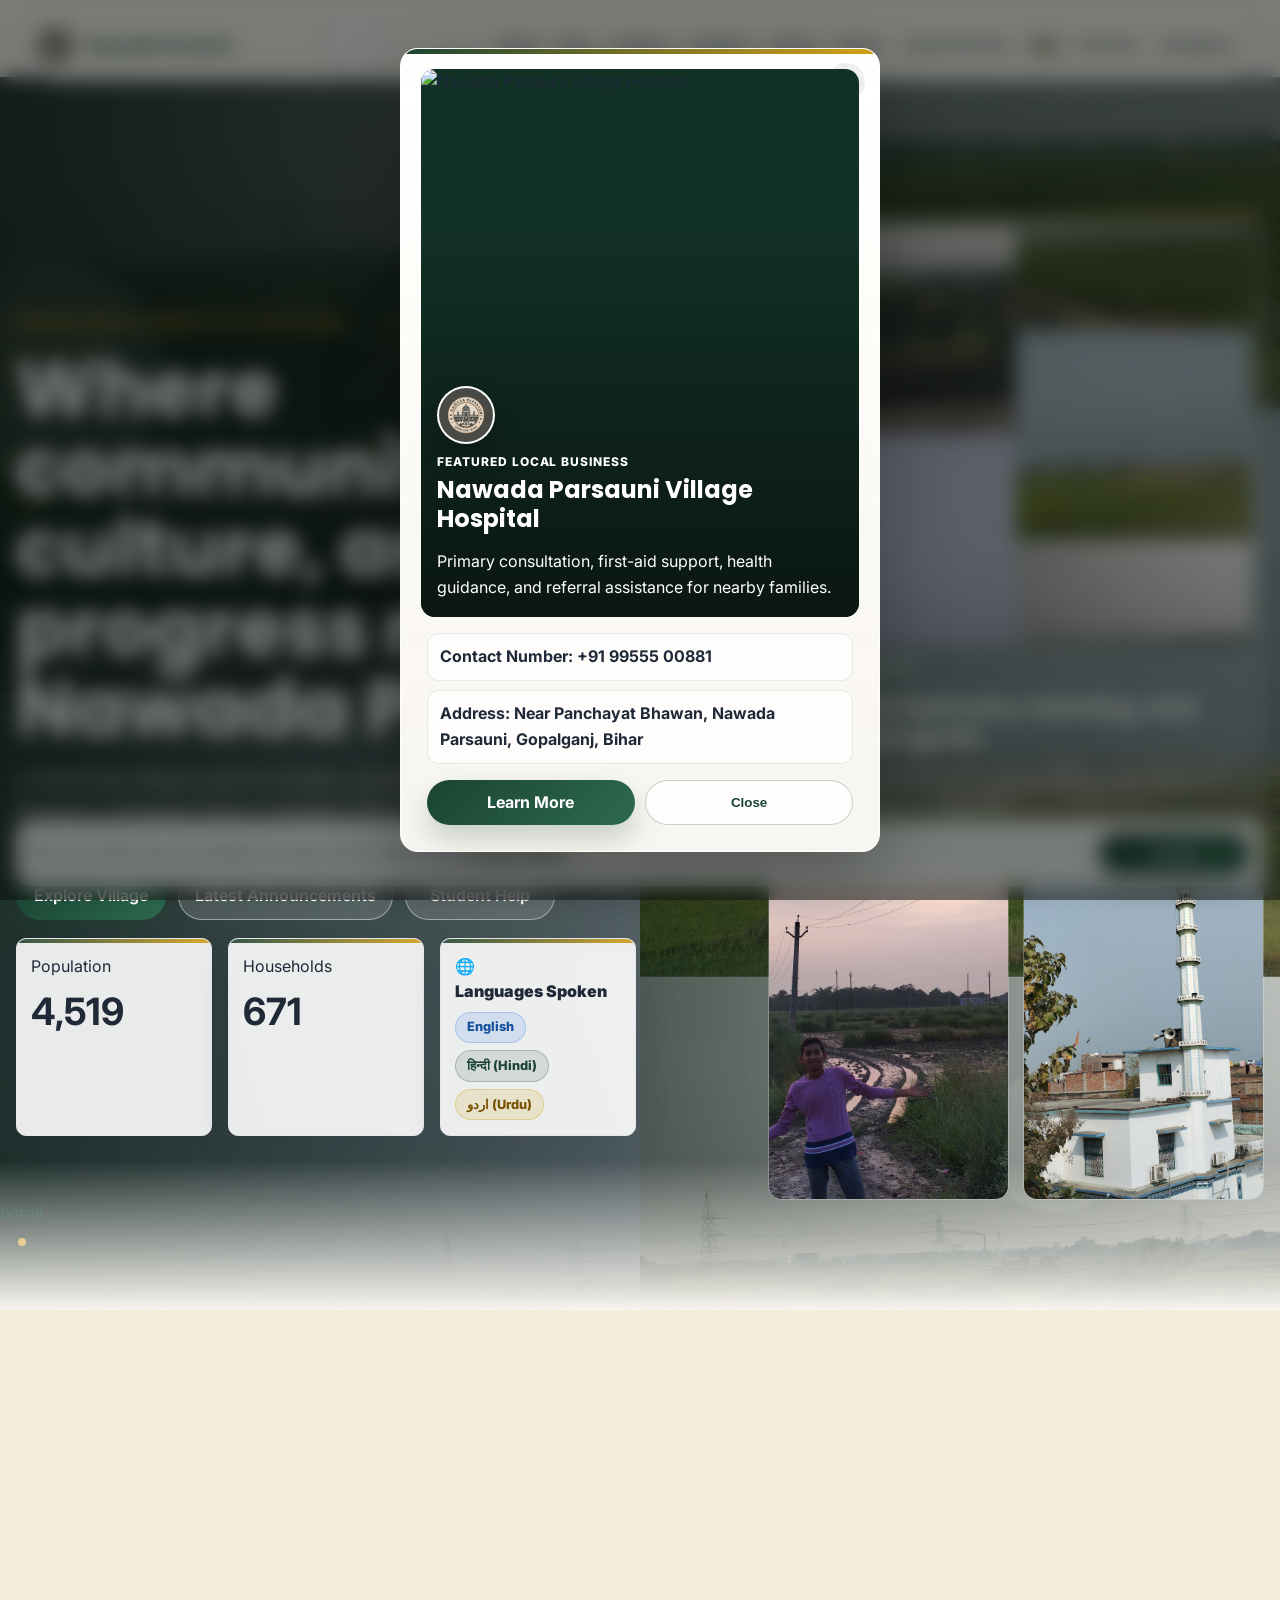
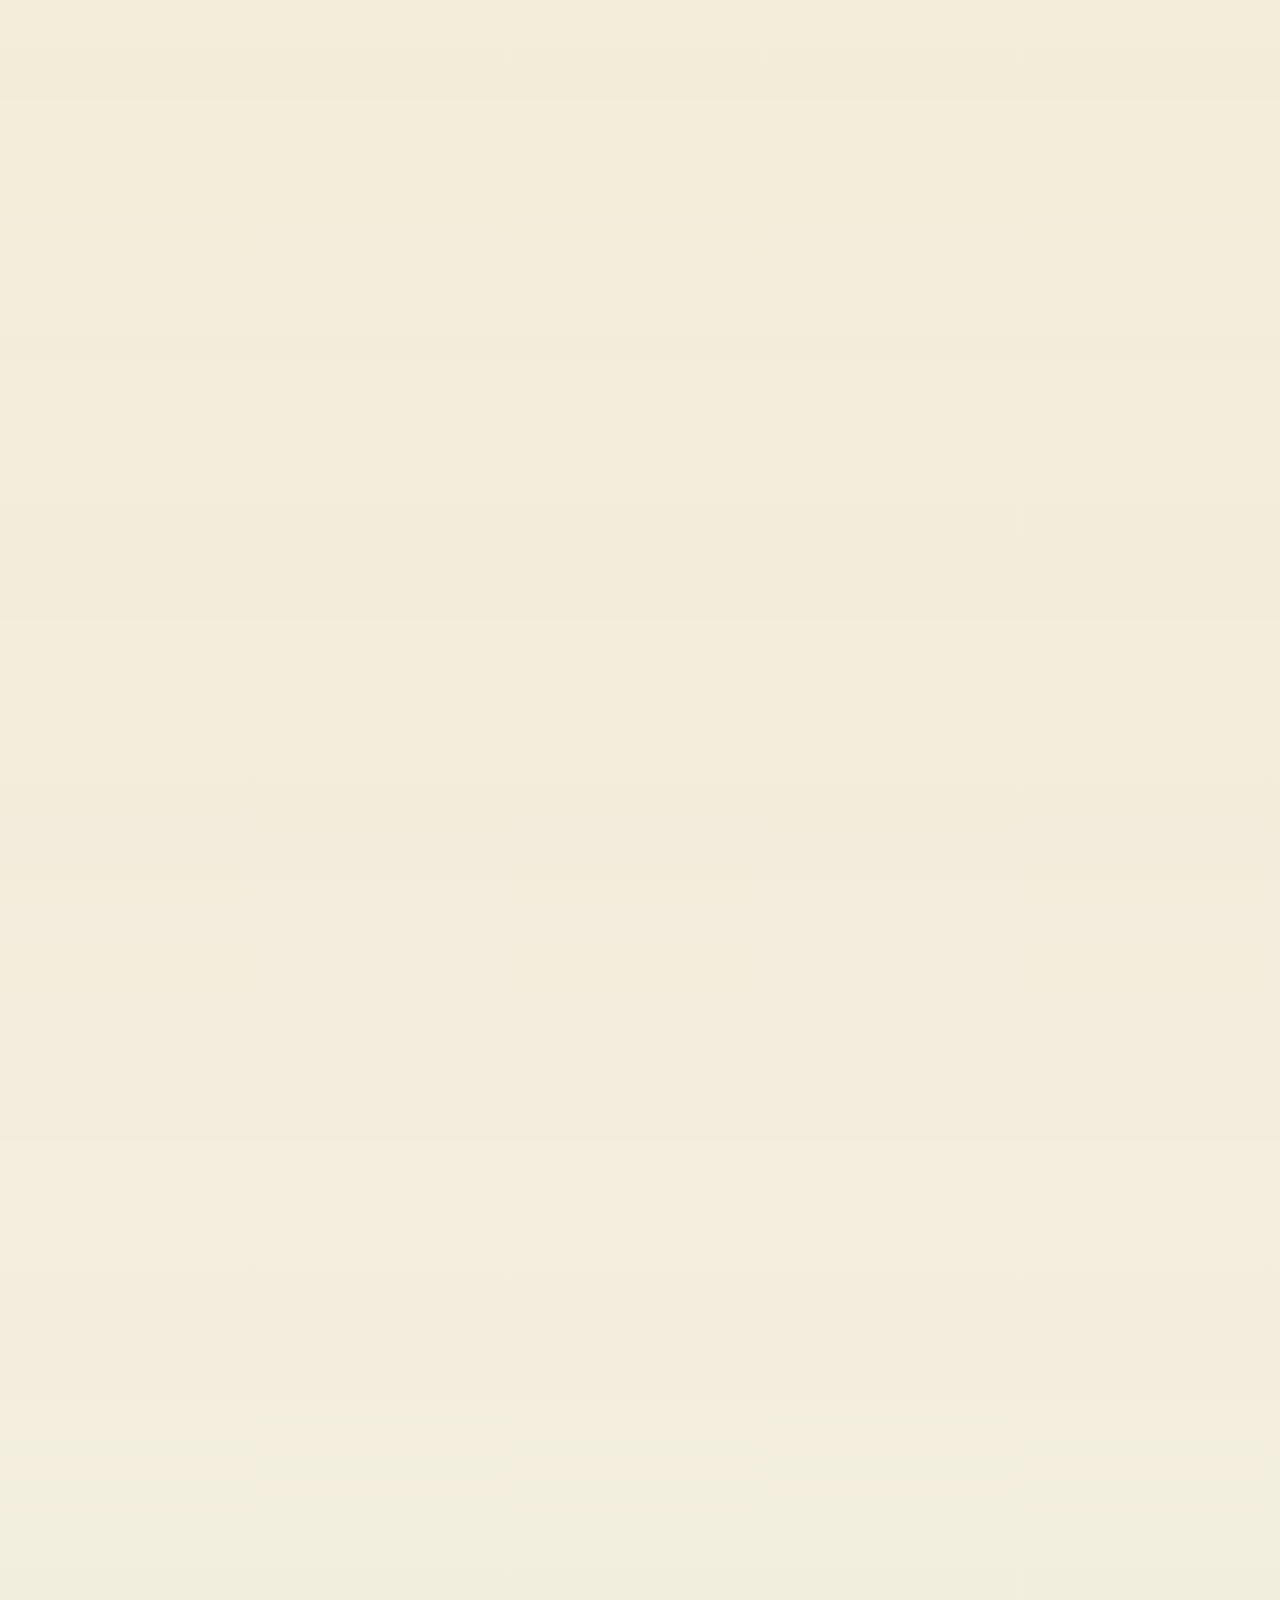
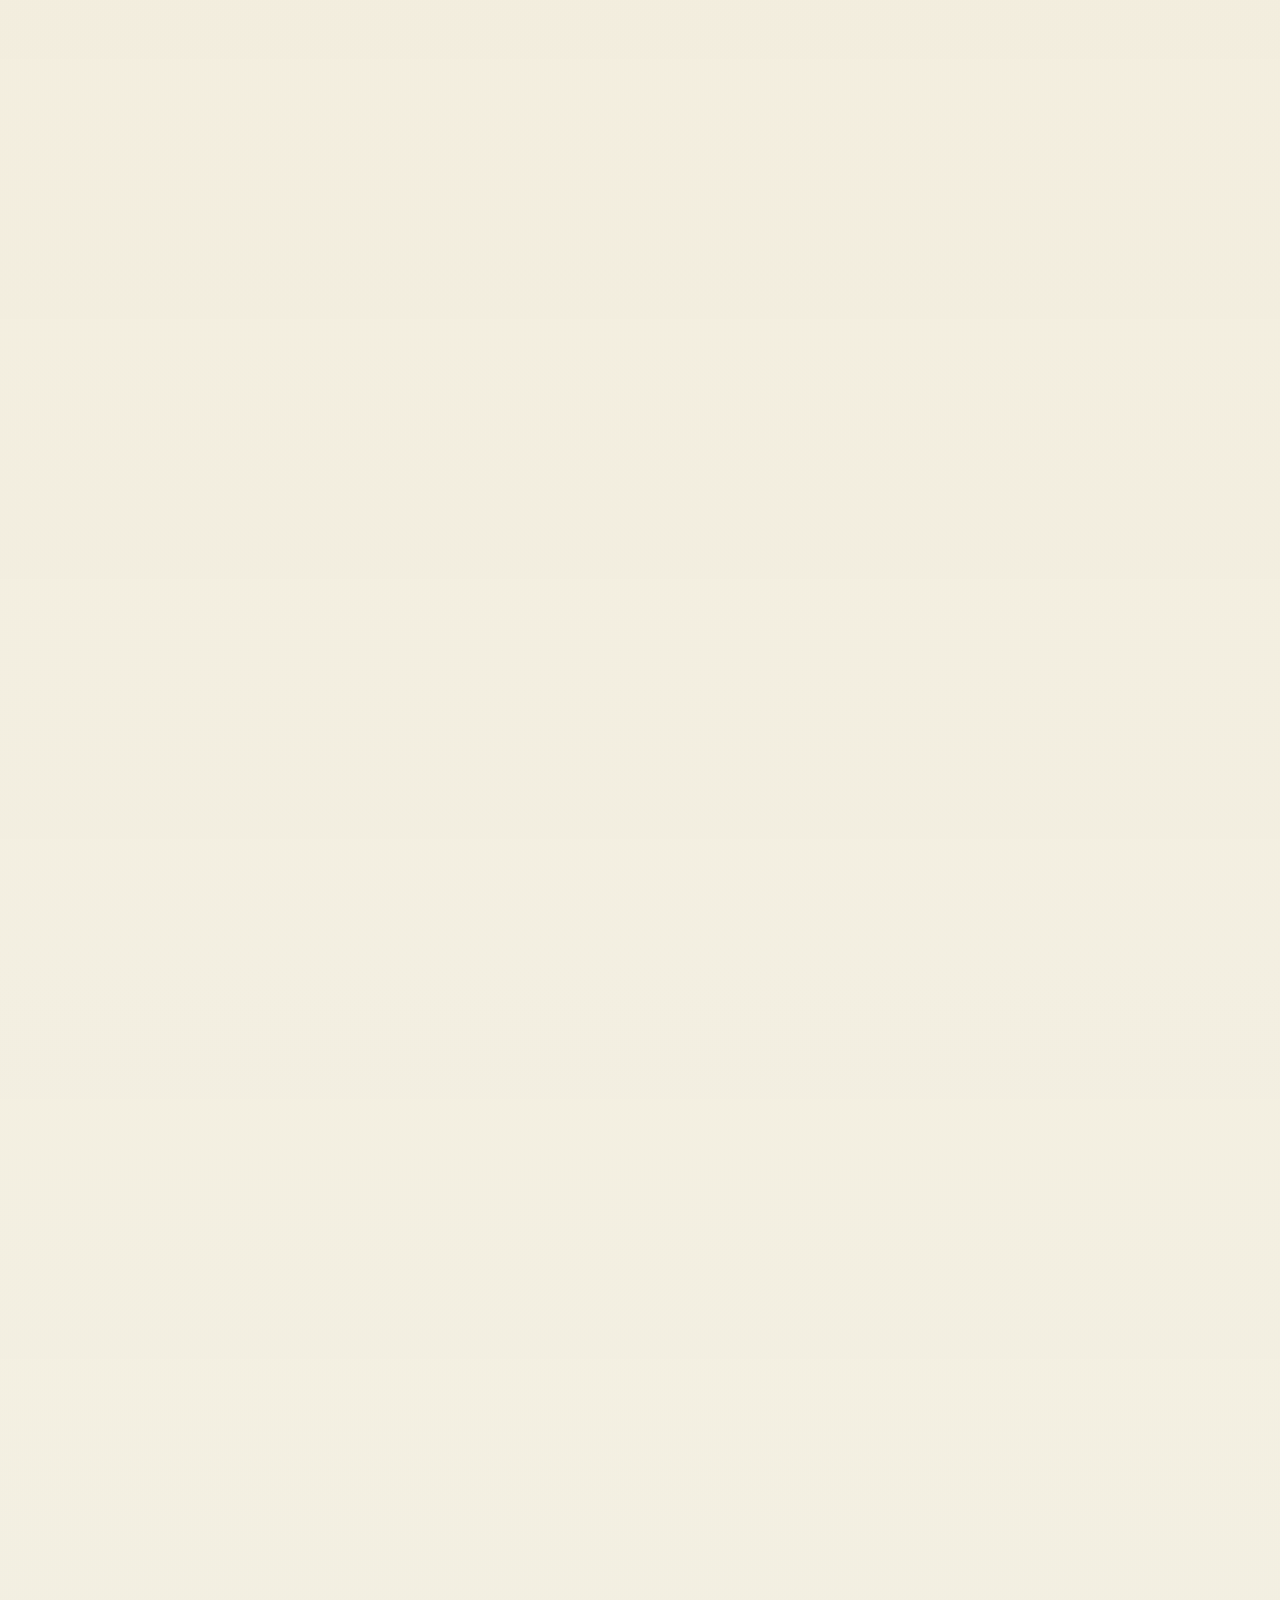
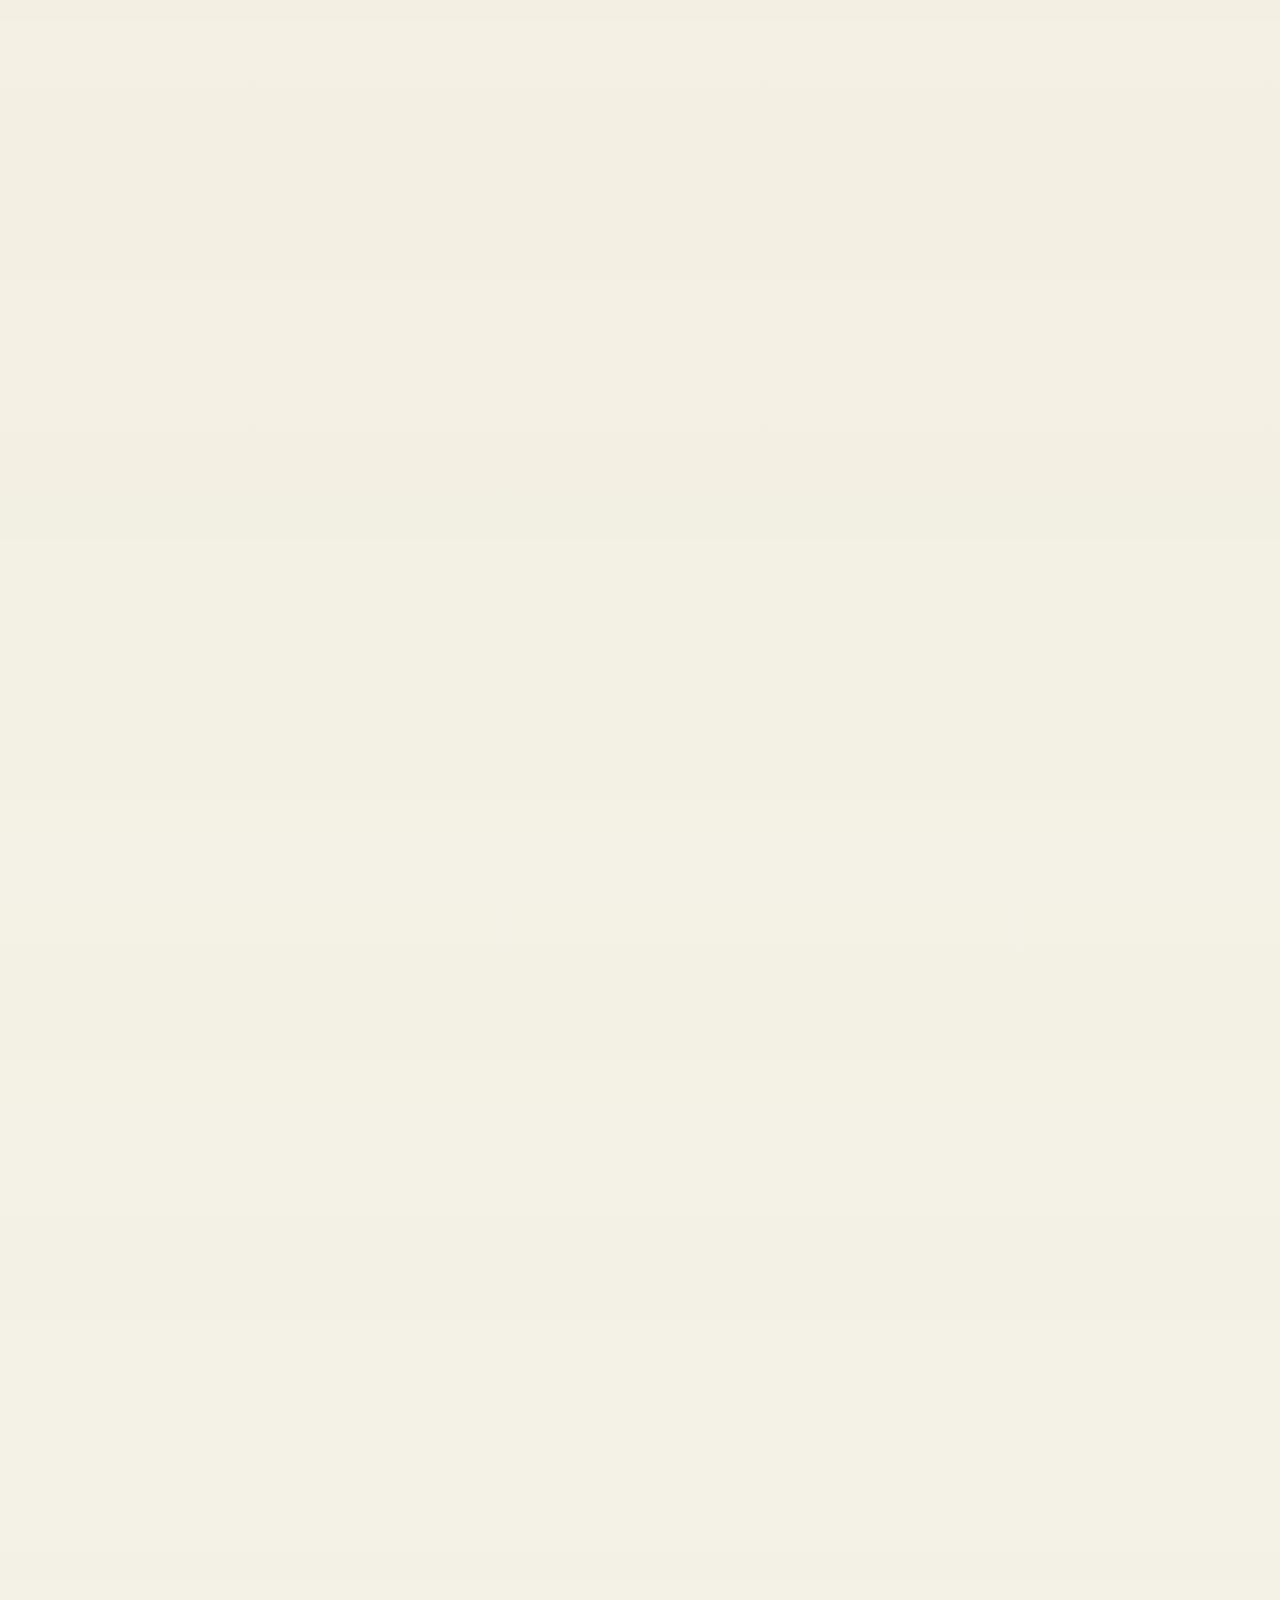
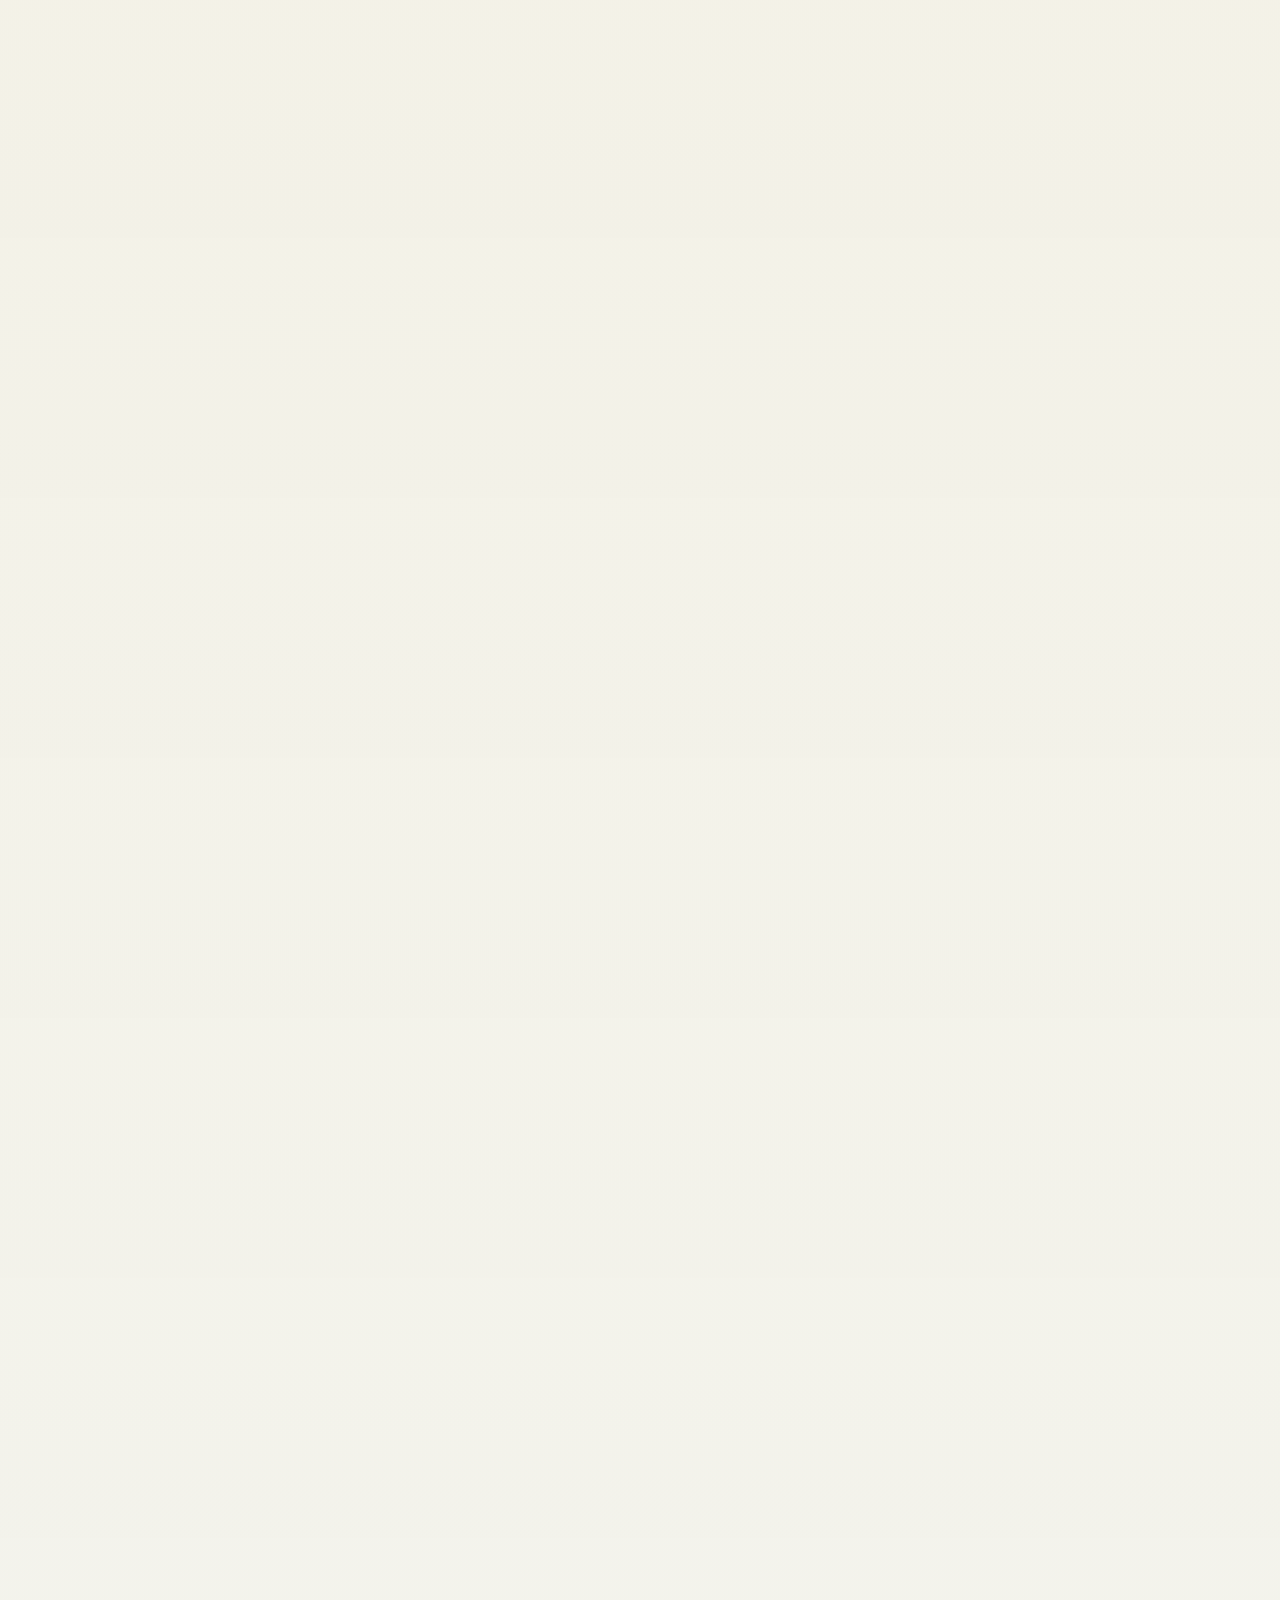
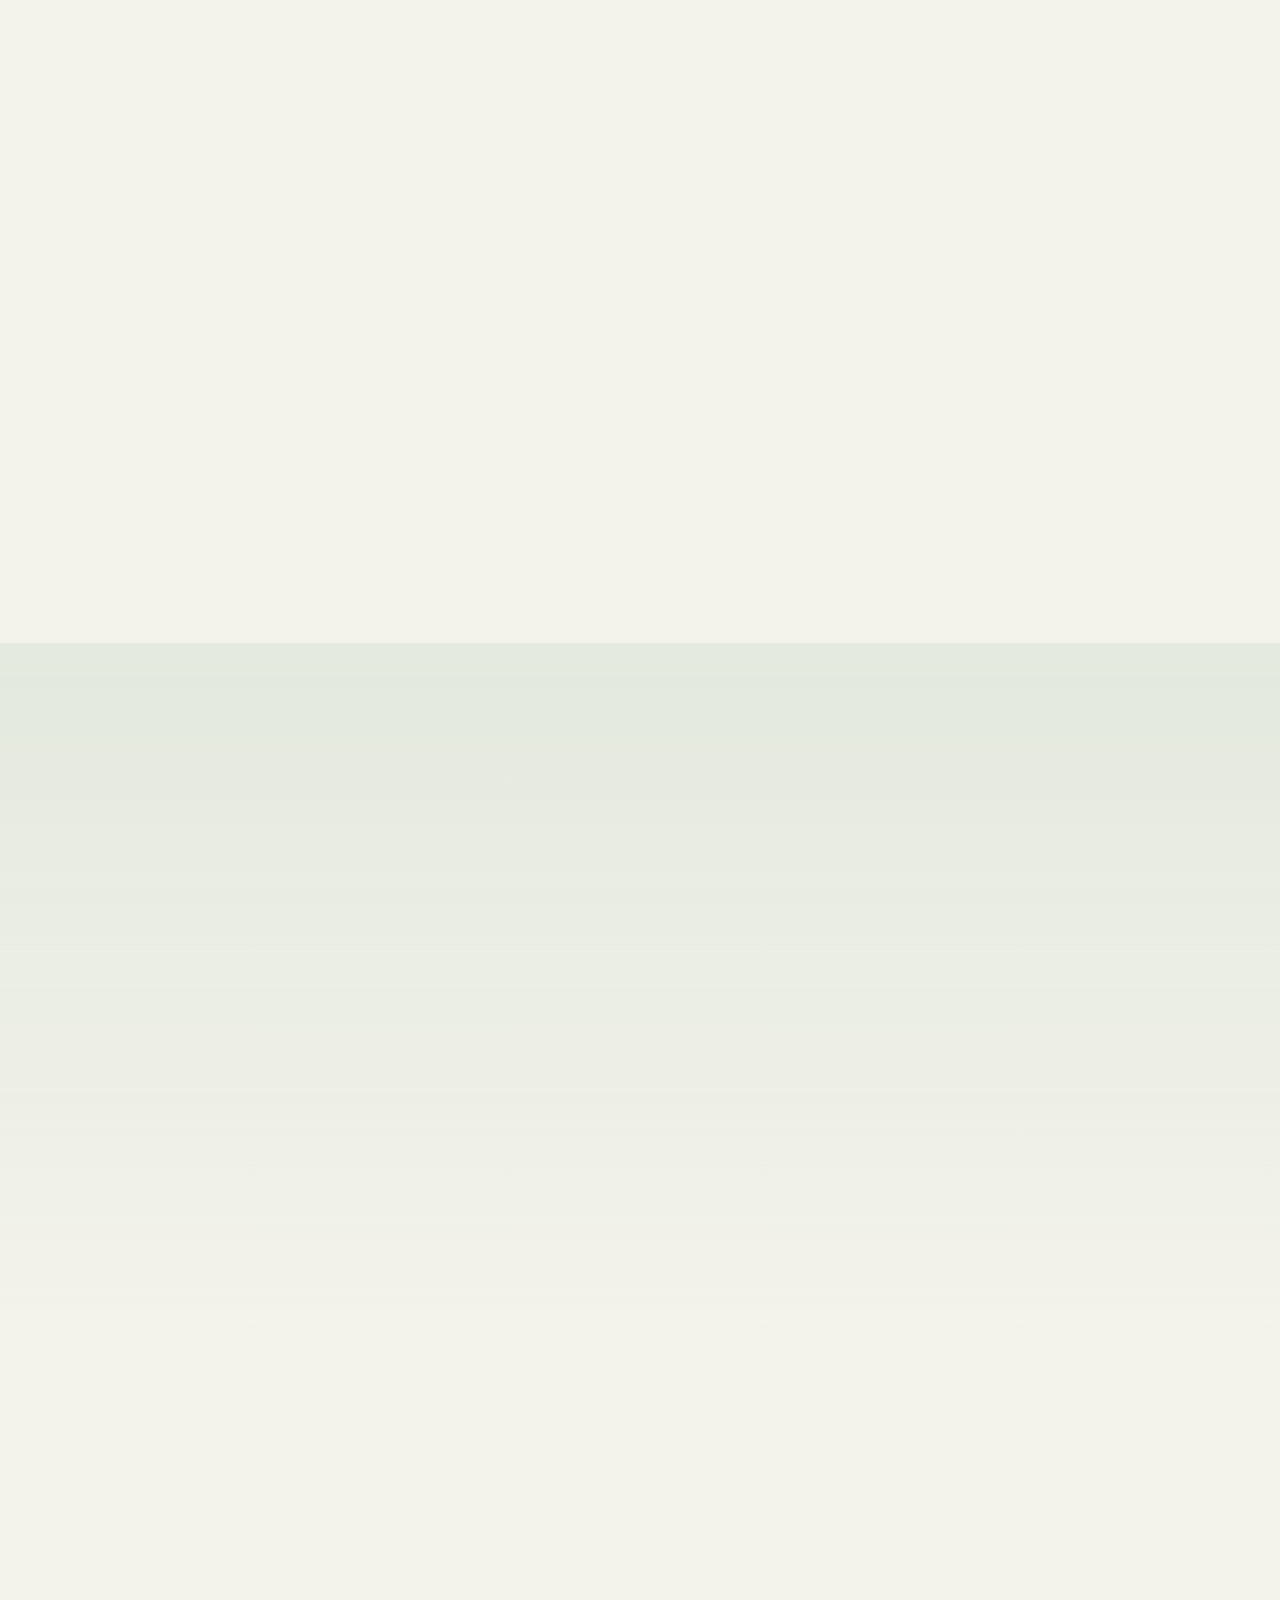
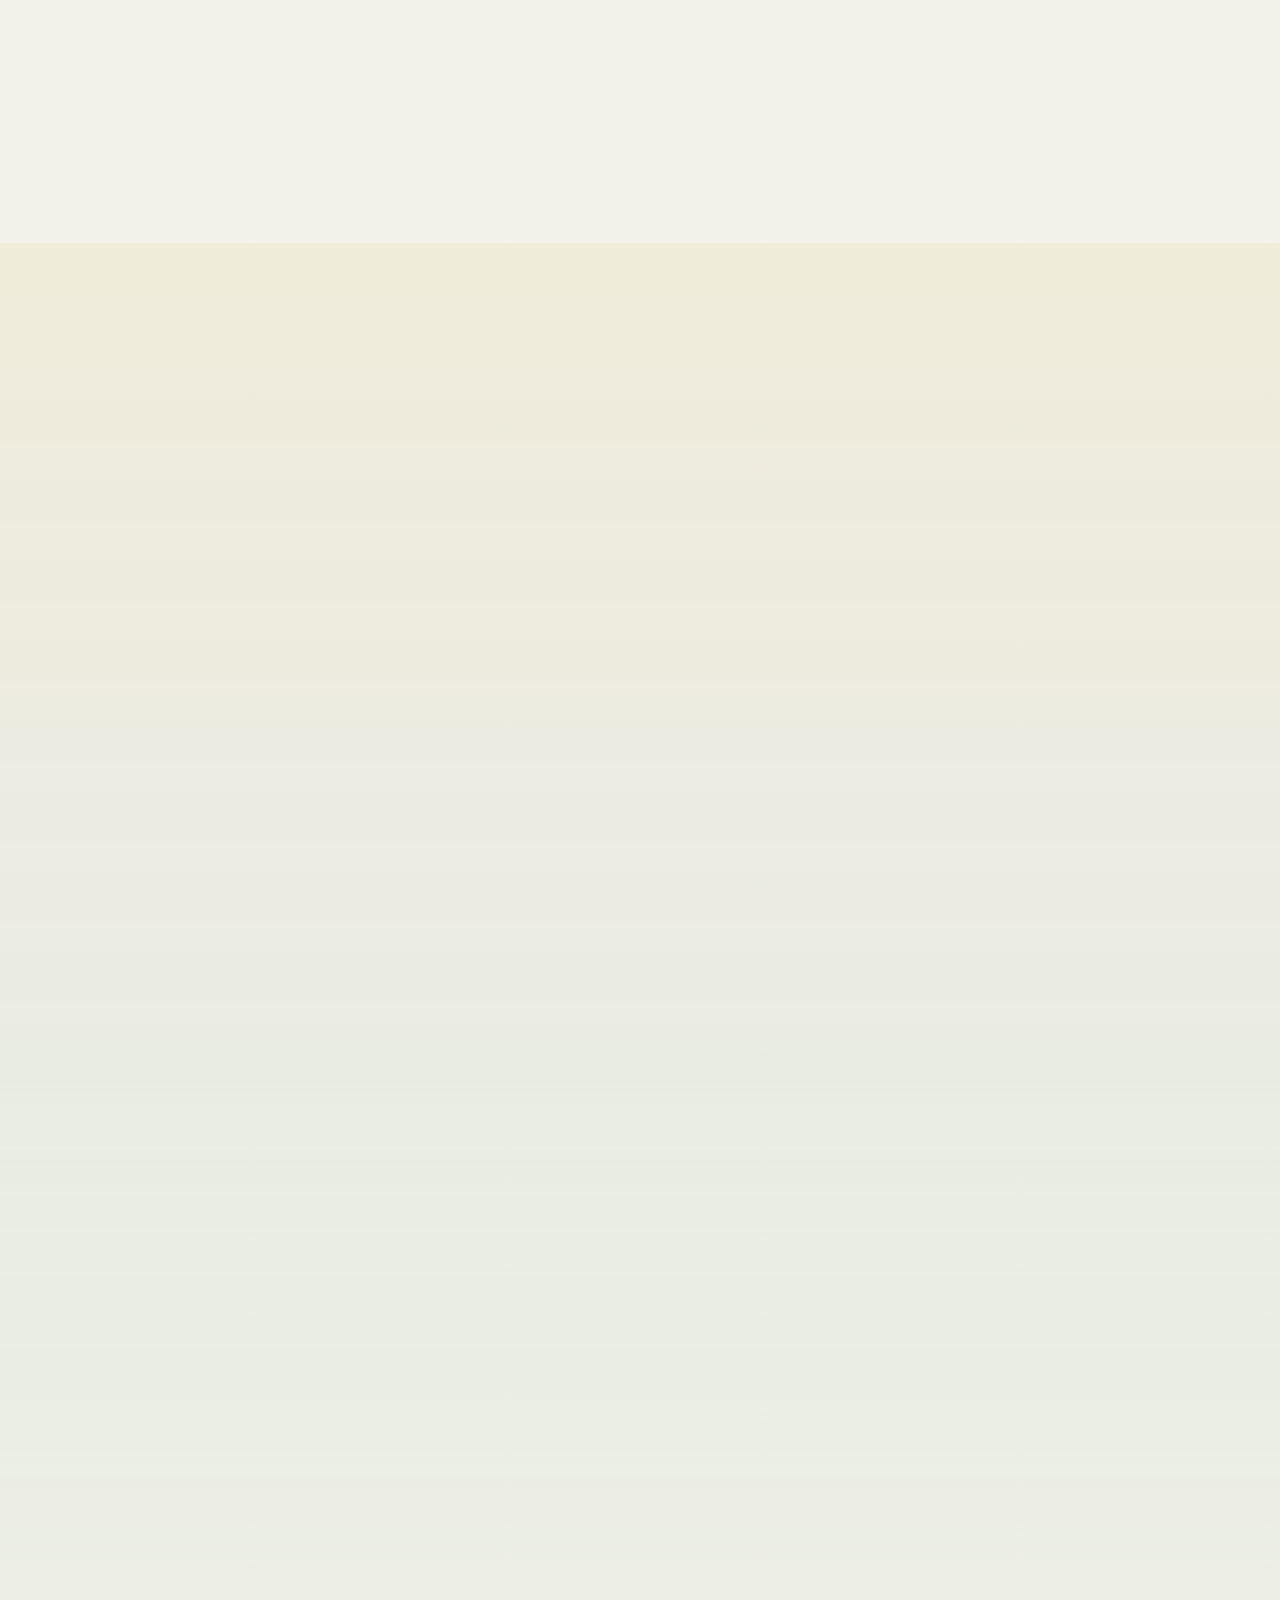
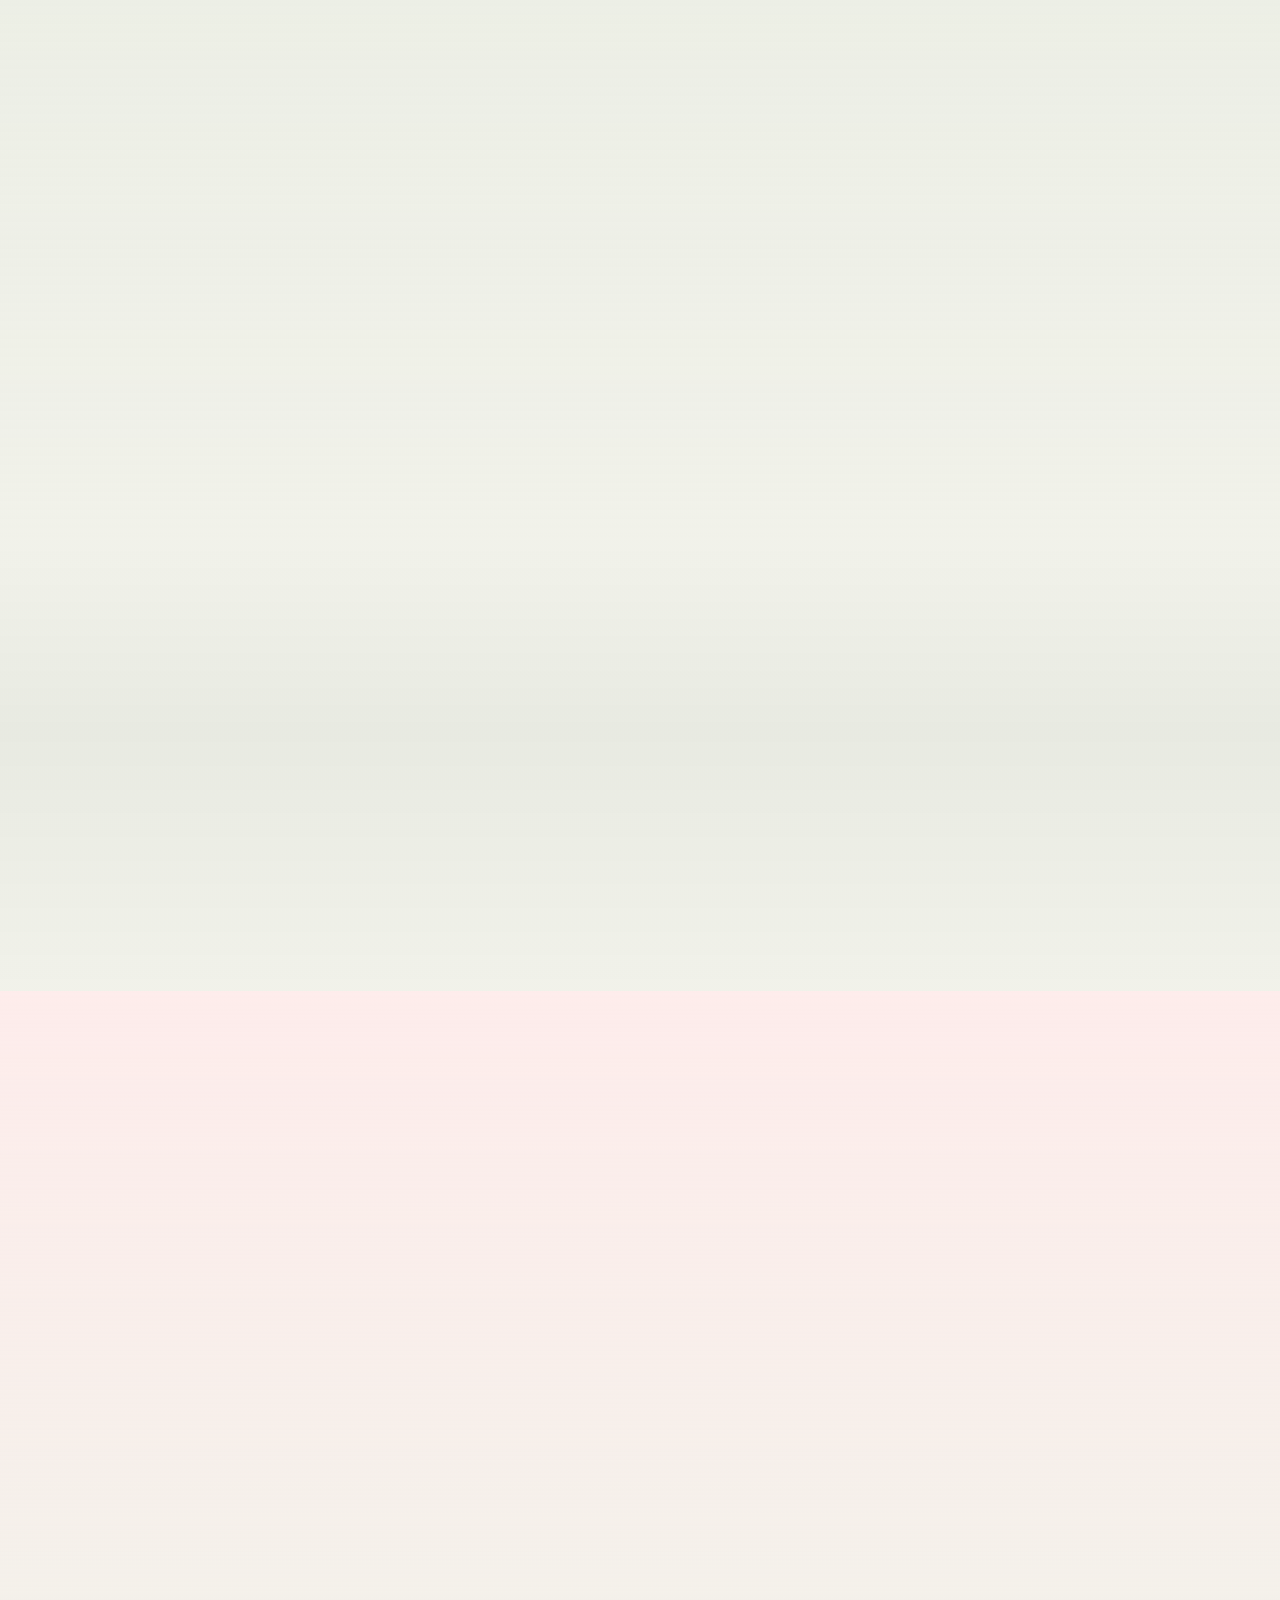
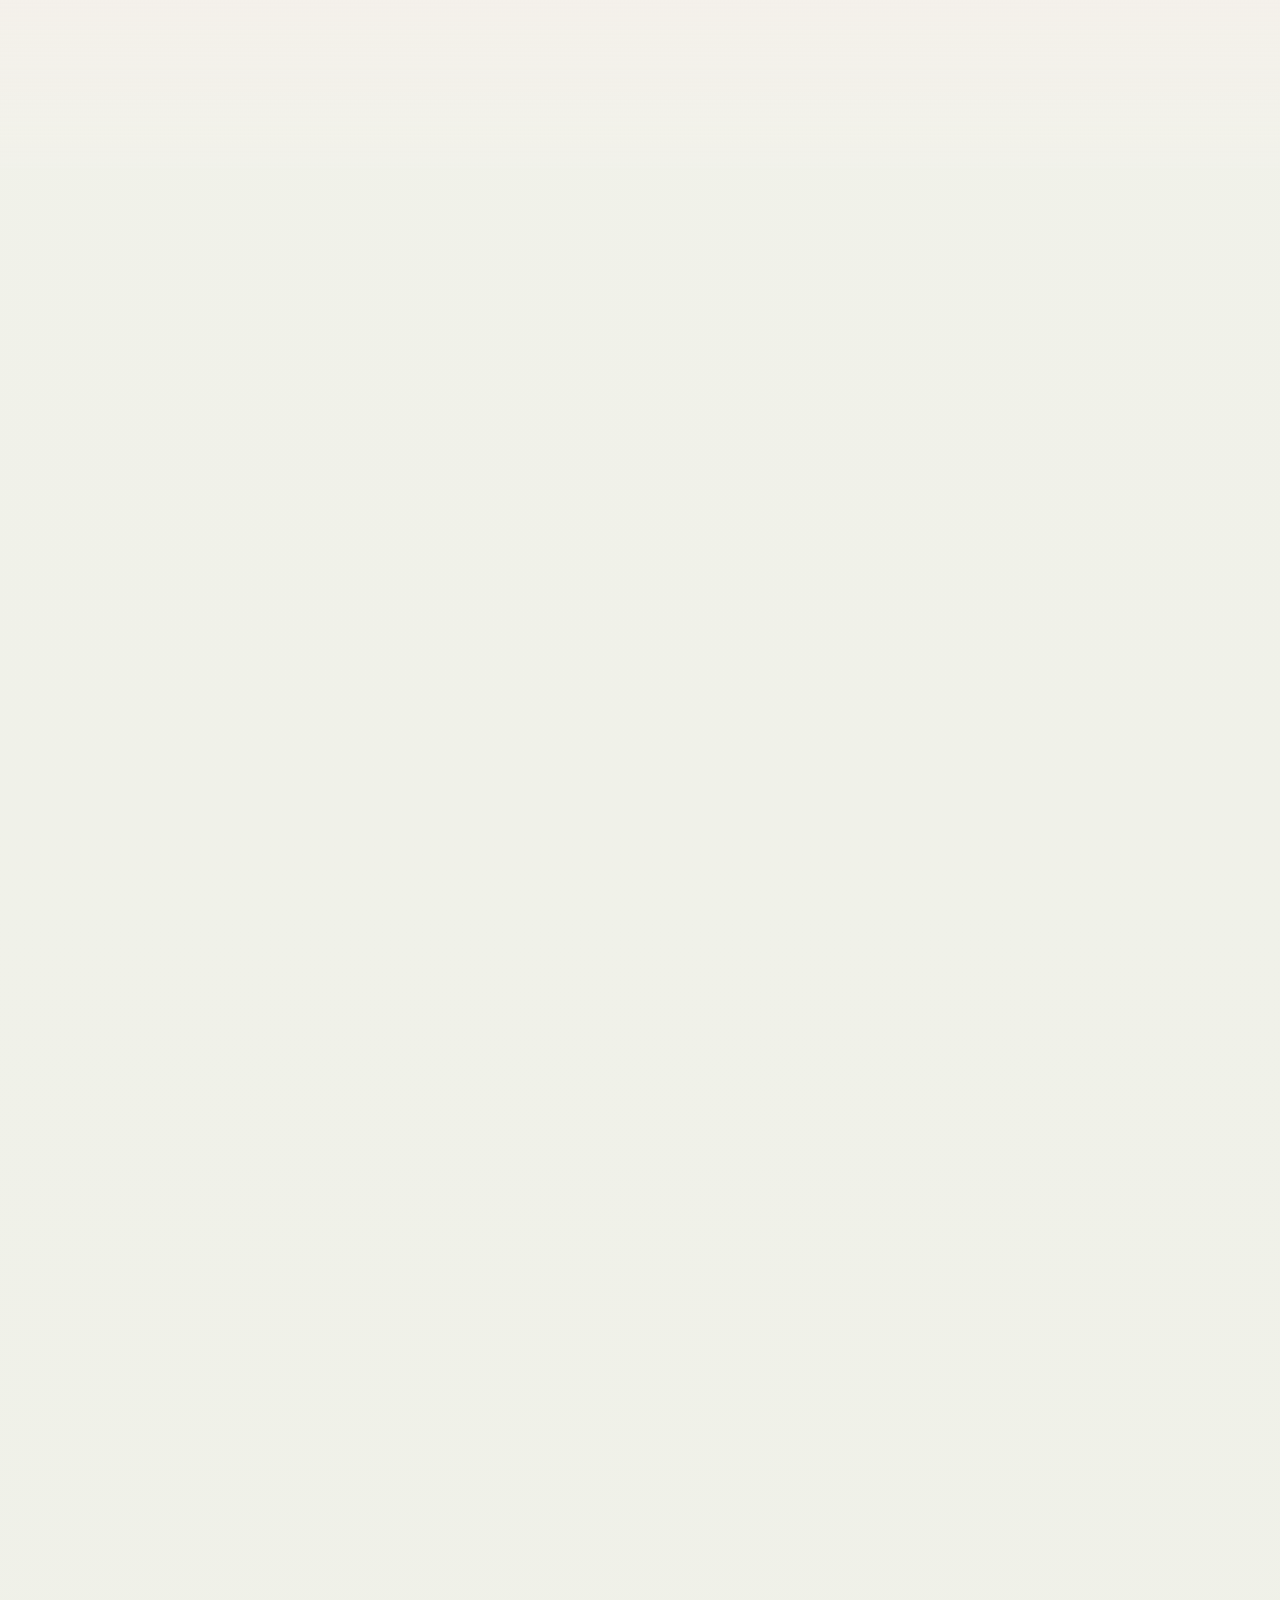
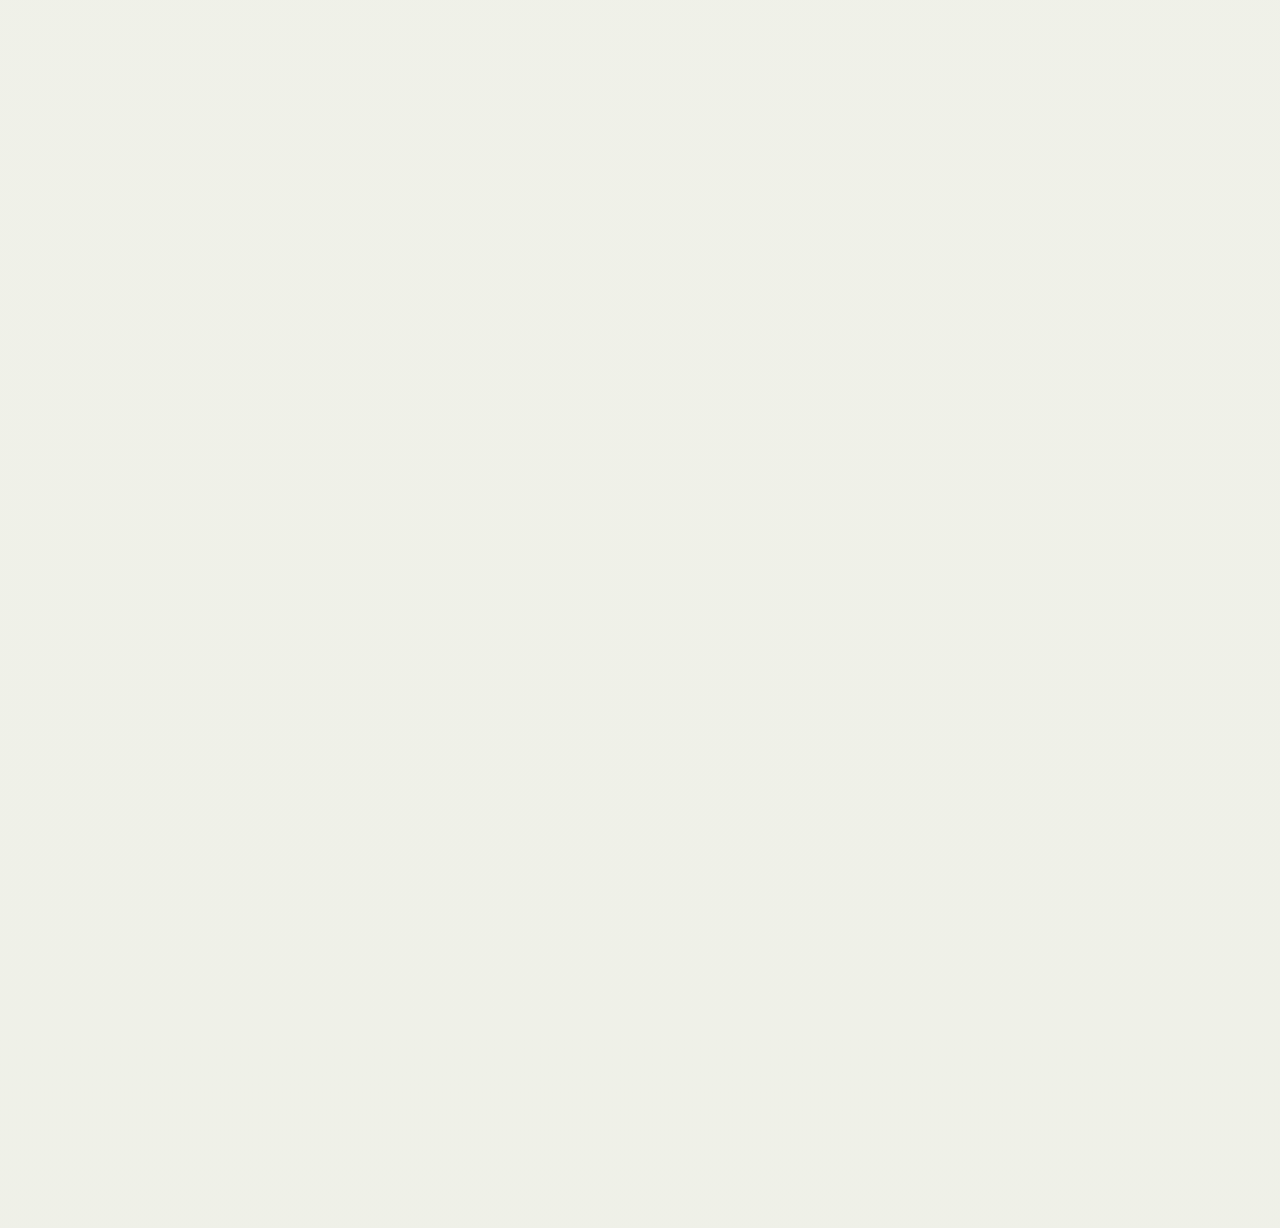
==== commit 4309d54e: "Upadted new version" ====
--- a/index.html
+++ b/index.html
@@ -184,6 +184,23 @@
       </a>
     </section>
 
+    <section class="section reveal featured-ads-section" id="featured-advertisements" data-reveal="fade-up">
+      <div class="container">
+        <div class="section-head">
+          <div>
+            <p class="section-tag">Local Promotions</p>
+            <h2>Featured Advertisements</h2>
+          </div>
+          <p class="section-intro">Discover hospitals, shops, coaching centers, medical stores, and local services serving Nawada Parsauni and nearby families.</p>
+        </div>
+
+        <div class="advertisement-grid featured-ad-grid" id="featuredAdsGrid" data-ads-limit="6"></div>
+        <div class="section-actions">
+          <a class="btn btn-primary" href="advertisements.html">View All Advertisements</a>
+        </div>
+      </div>
+    </section>
+
     <section class="section reveal" id="about" data-reveal="fade-up">
       <div class="container">
         <div class="section-head">
@@ -722,23 +739,6 @@
       </div>
     </section>
 
-    <section class="section reveal featured-ads-section" id="featured-advertisements" data-reveal="fade-up">
-      <div class="container">
-        <div class="section-head">
-          <div>
-            <p class="section-tag">Local Promotions</p>
-            <h2>Featured Advertisements</h2>
-          </div>
-          <p class="section-intro">Discover hospitals, shops, coaching centers, medical stores, and local services serving Nawada Parsauni and nearby families.</p>
-        </div>
-
-        <div class="advertisement-grid featured-ad-grid" id="featuredAdsGrid" data-ads-limit="6"></div>
-        <div class="section-actions">
-          <a class="btn btn-primary" href="advertisements.html">View All Advertisements</a>
-        </div>
-      </div>
-    </section>
-
     <section class="section reveal" id="nearby-locations" data-reveal="fade-up">
       <div class="container">
         <div class="section-head">
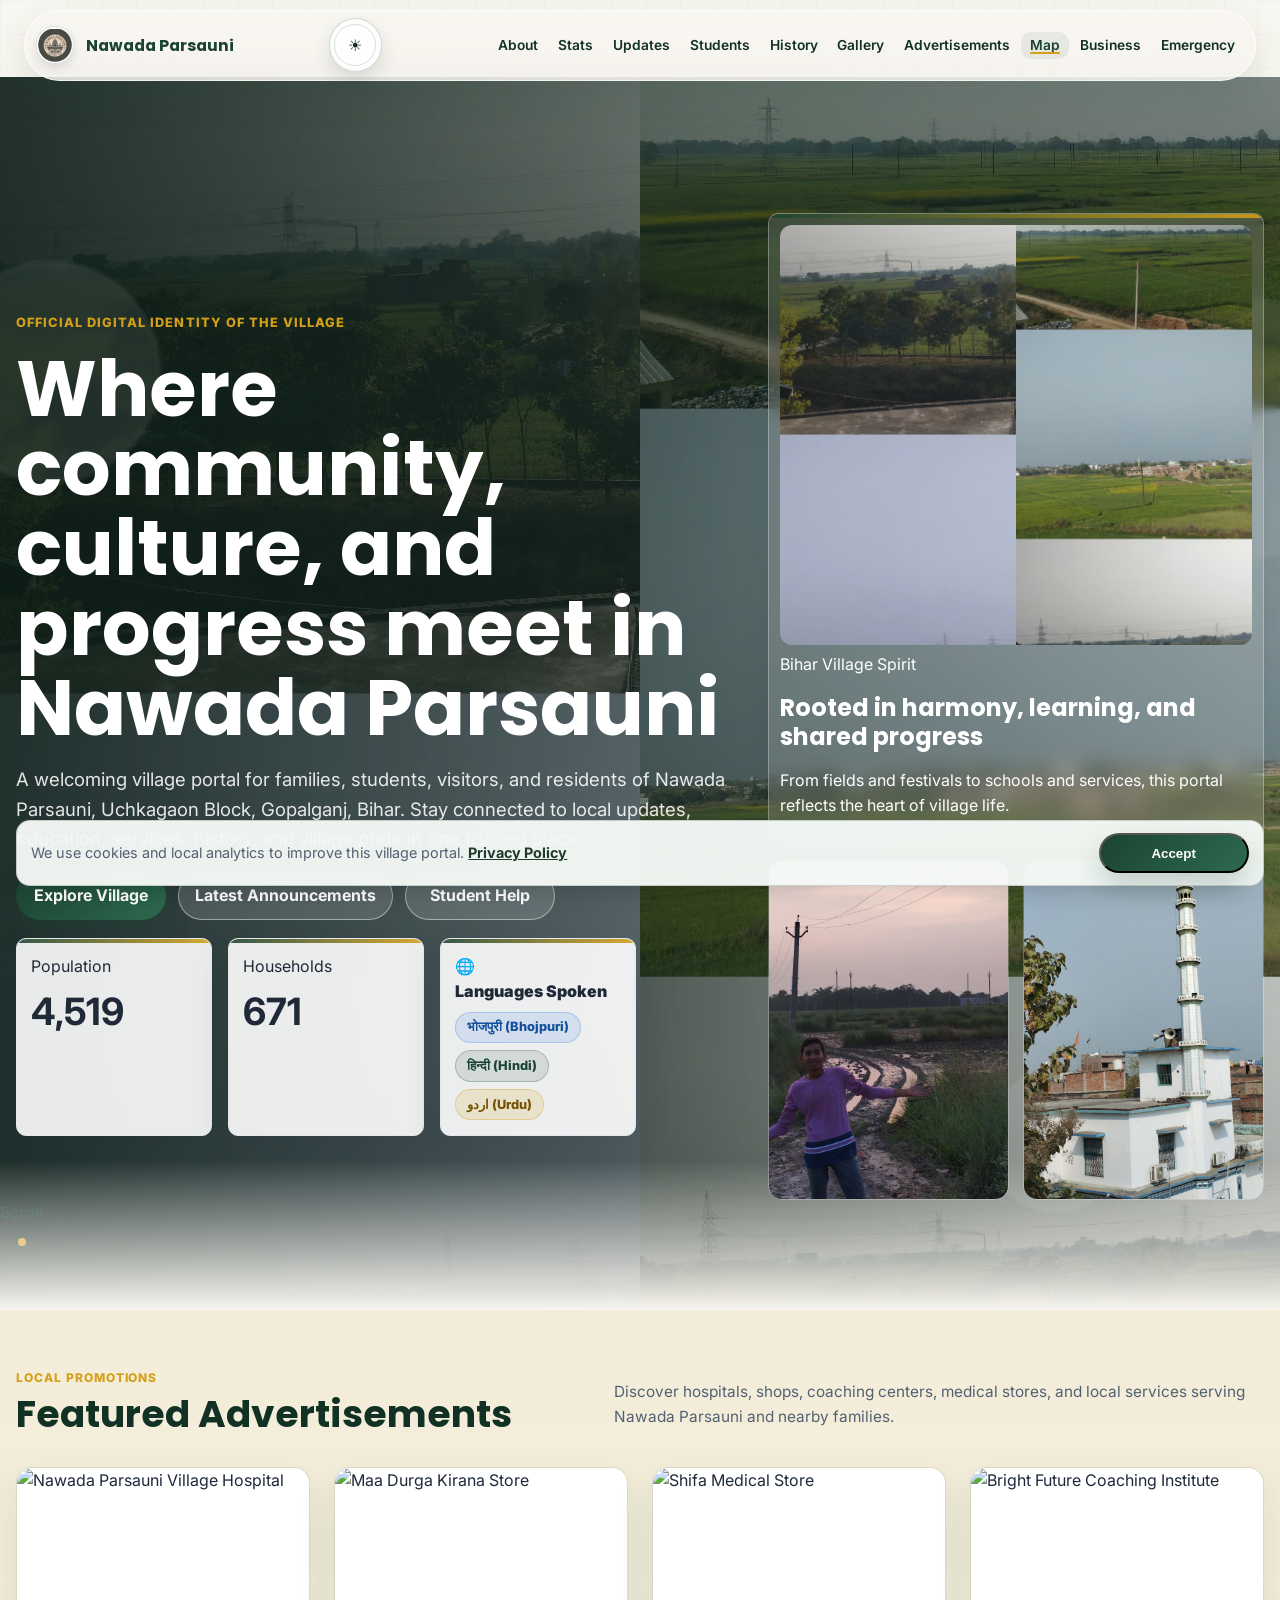
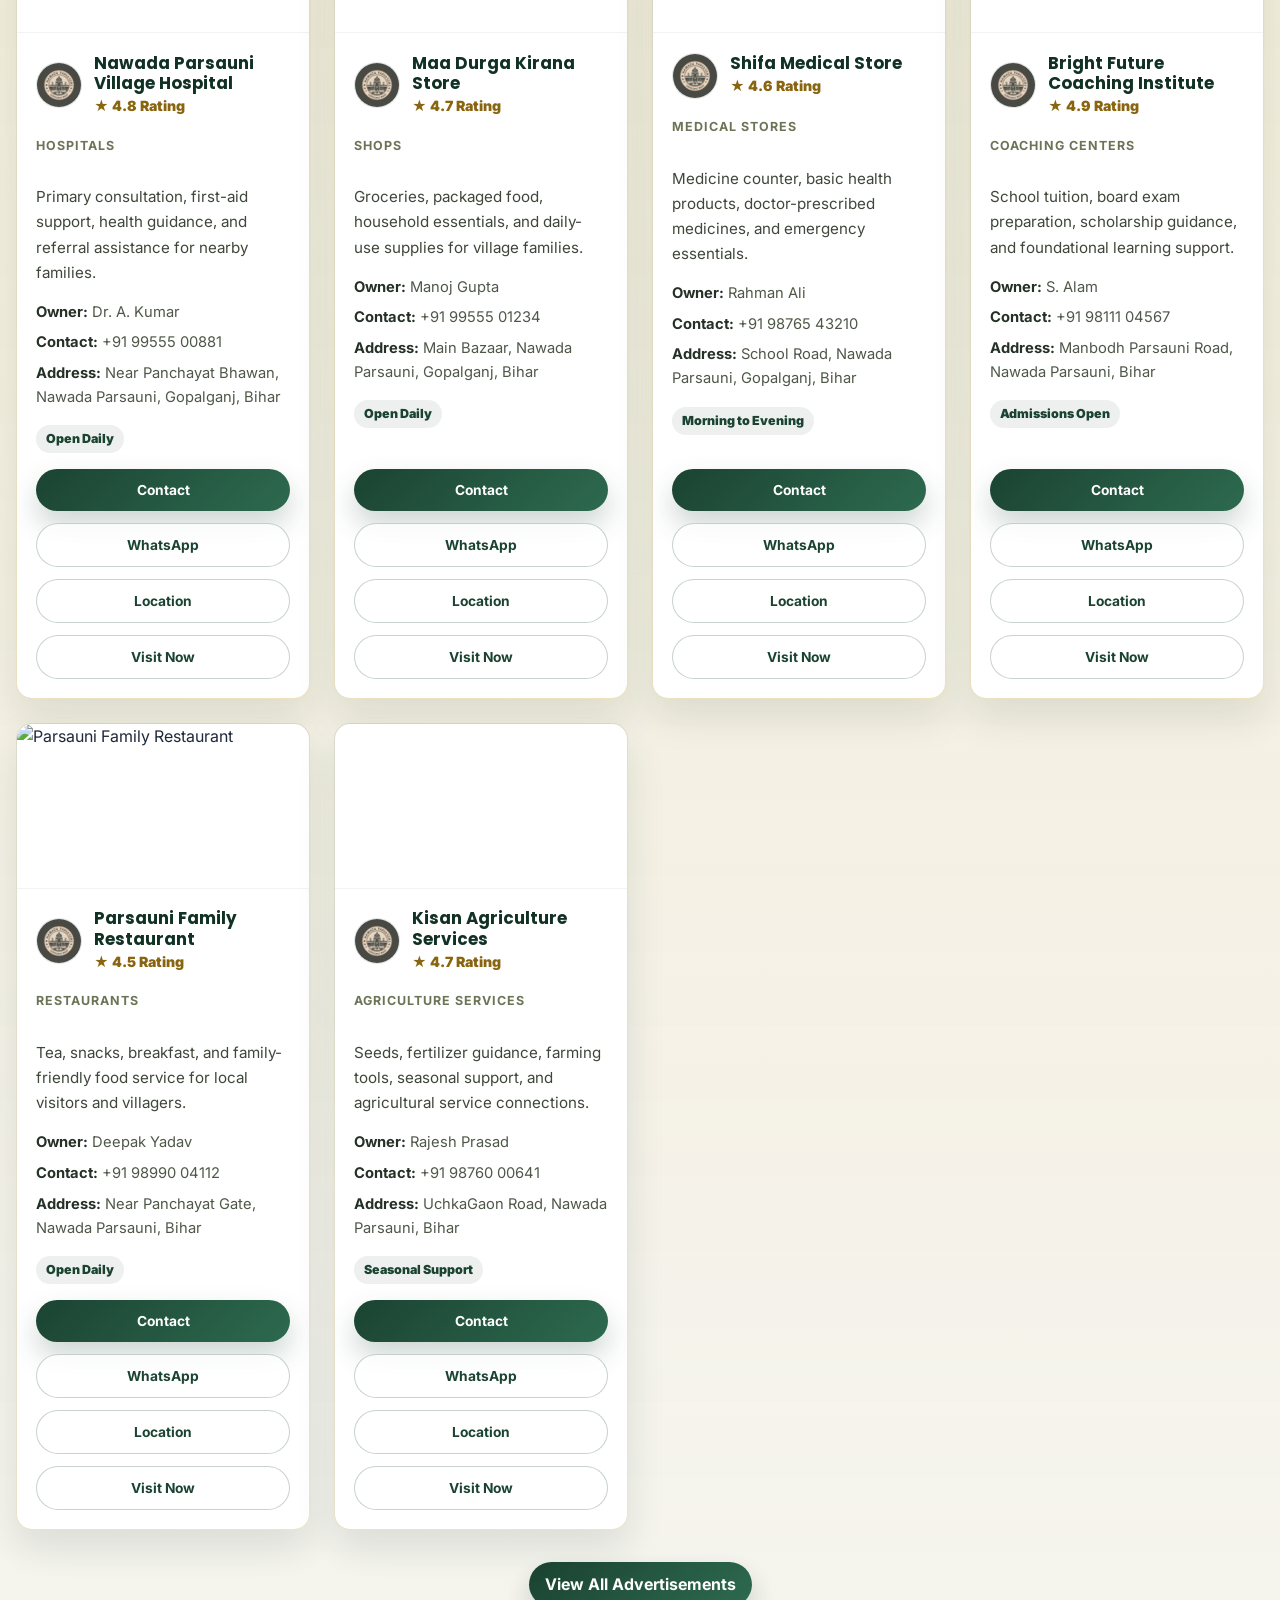
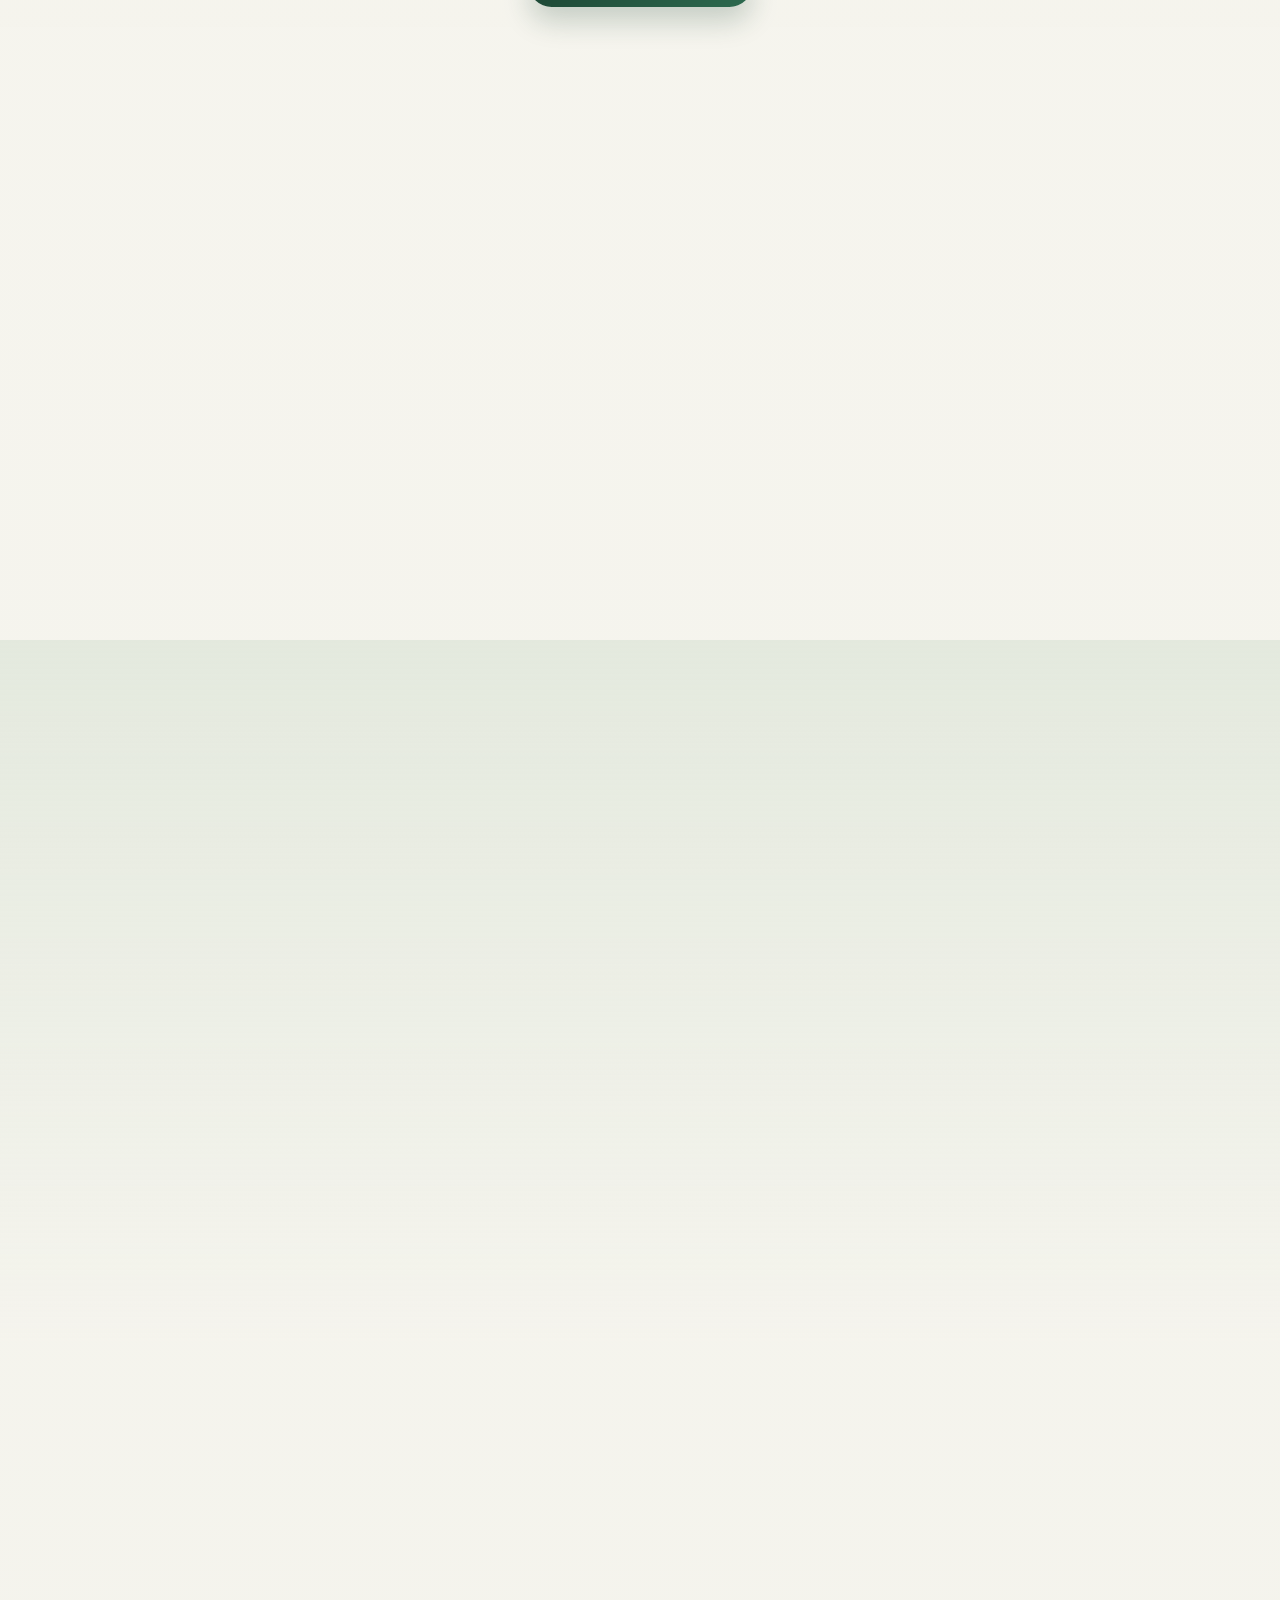
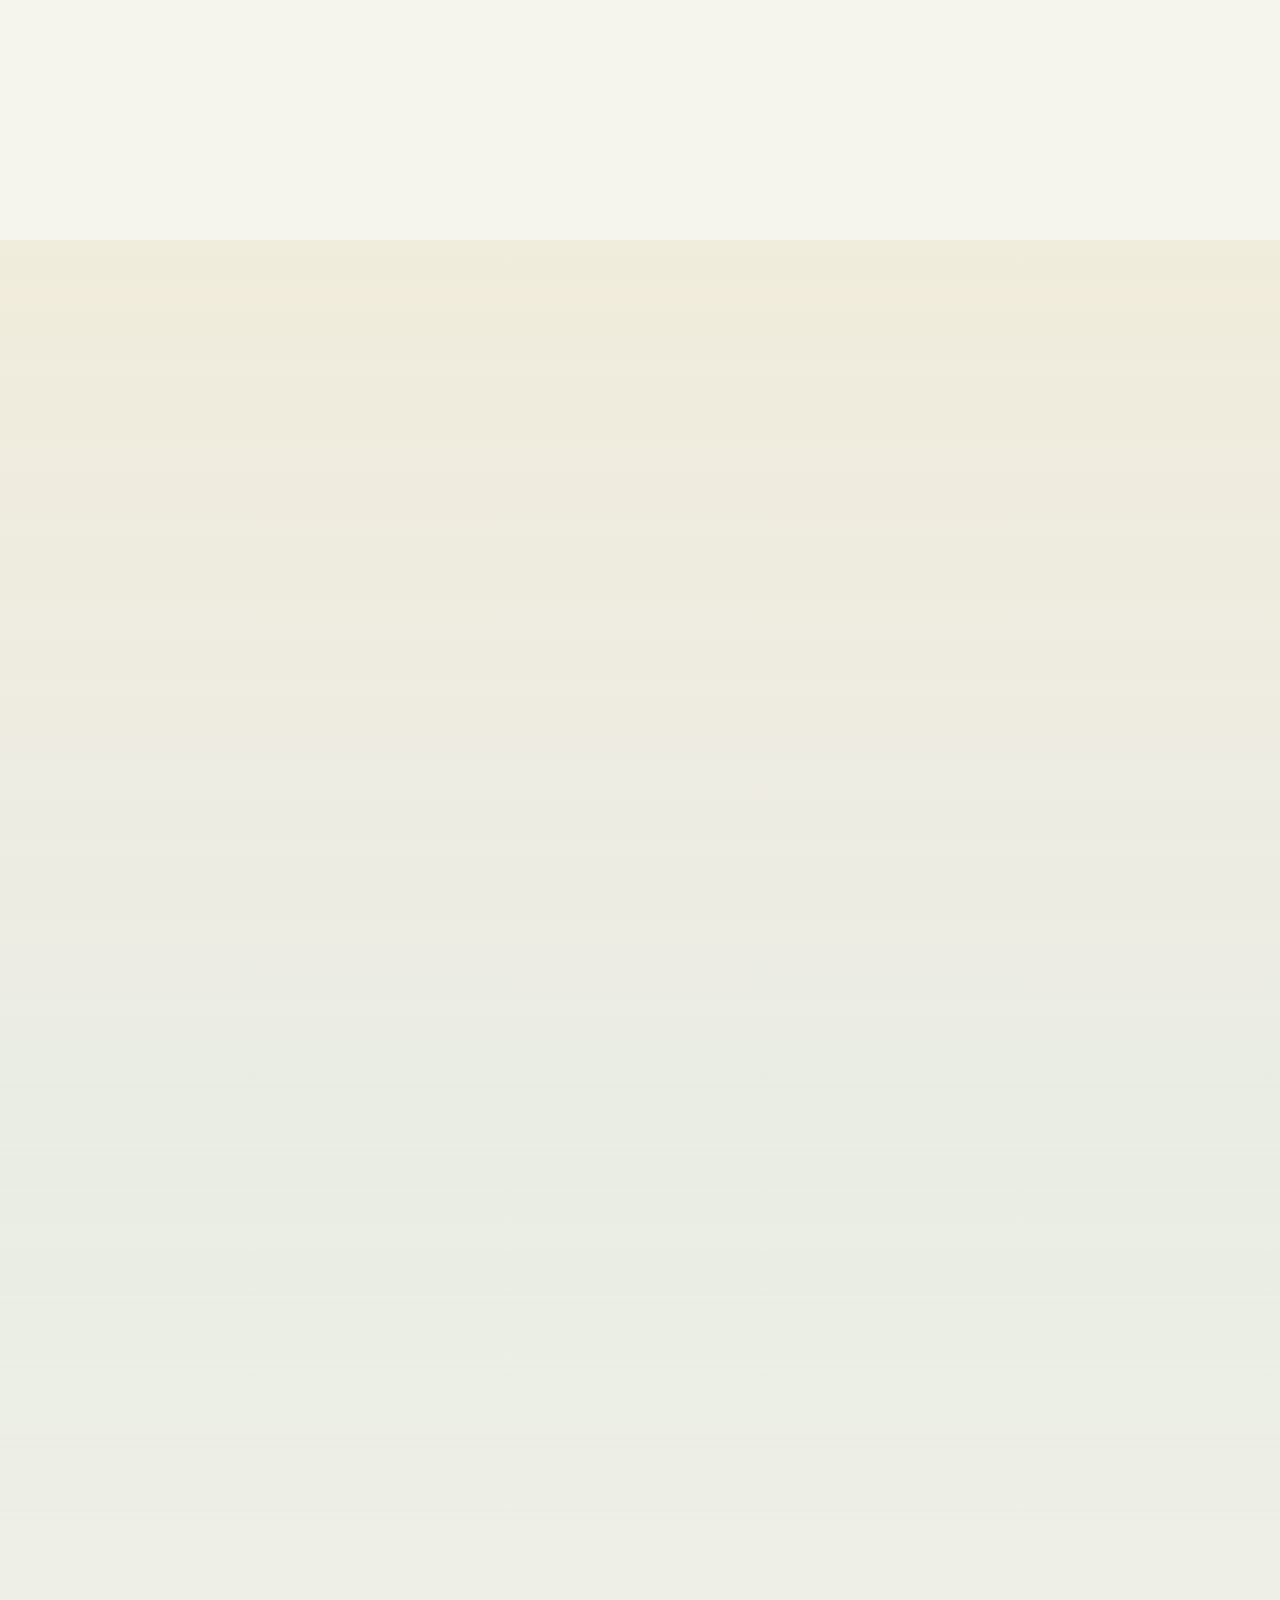
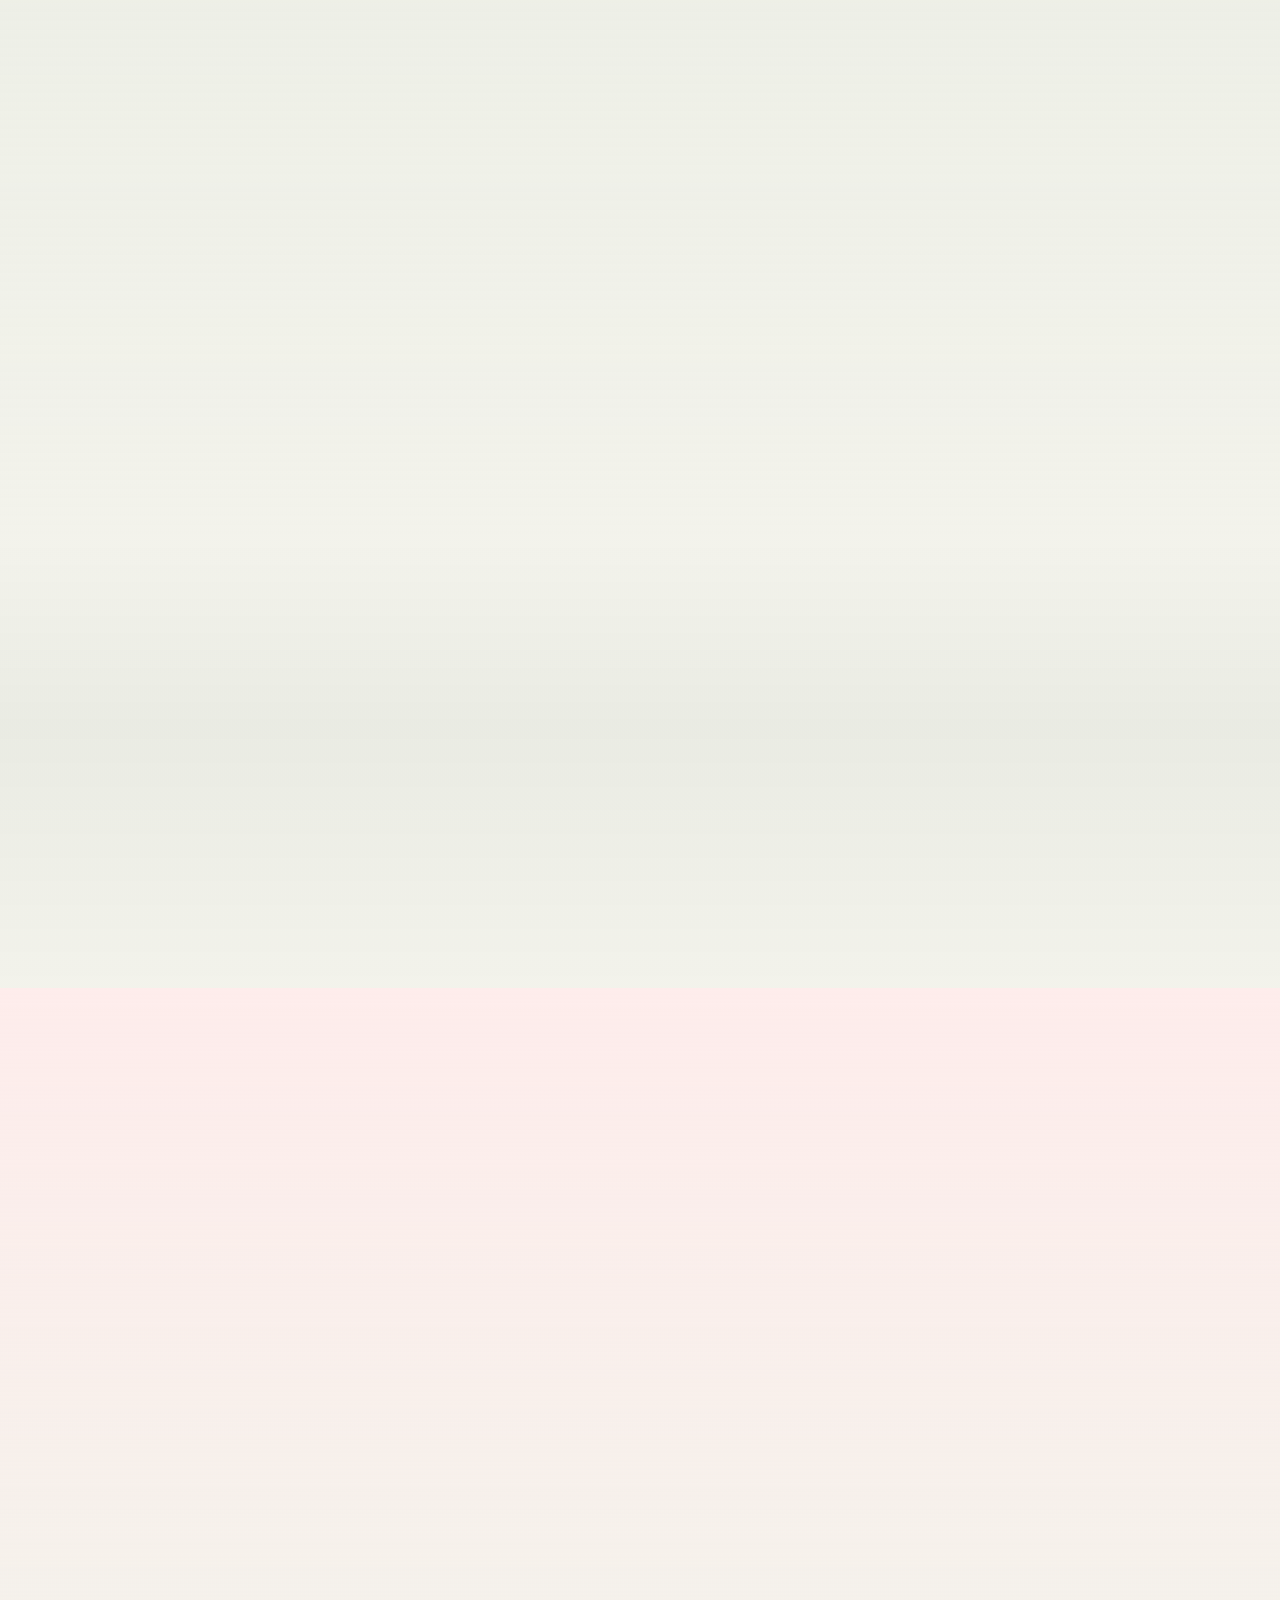
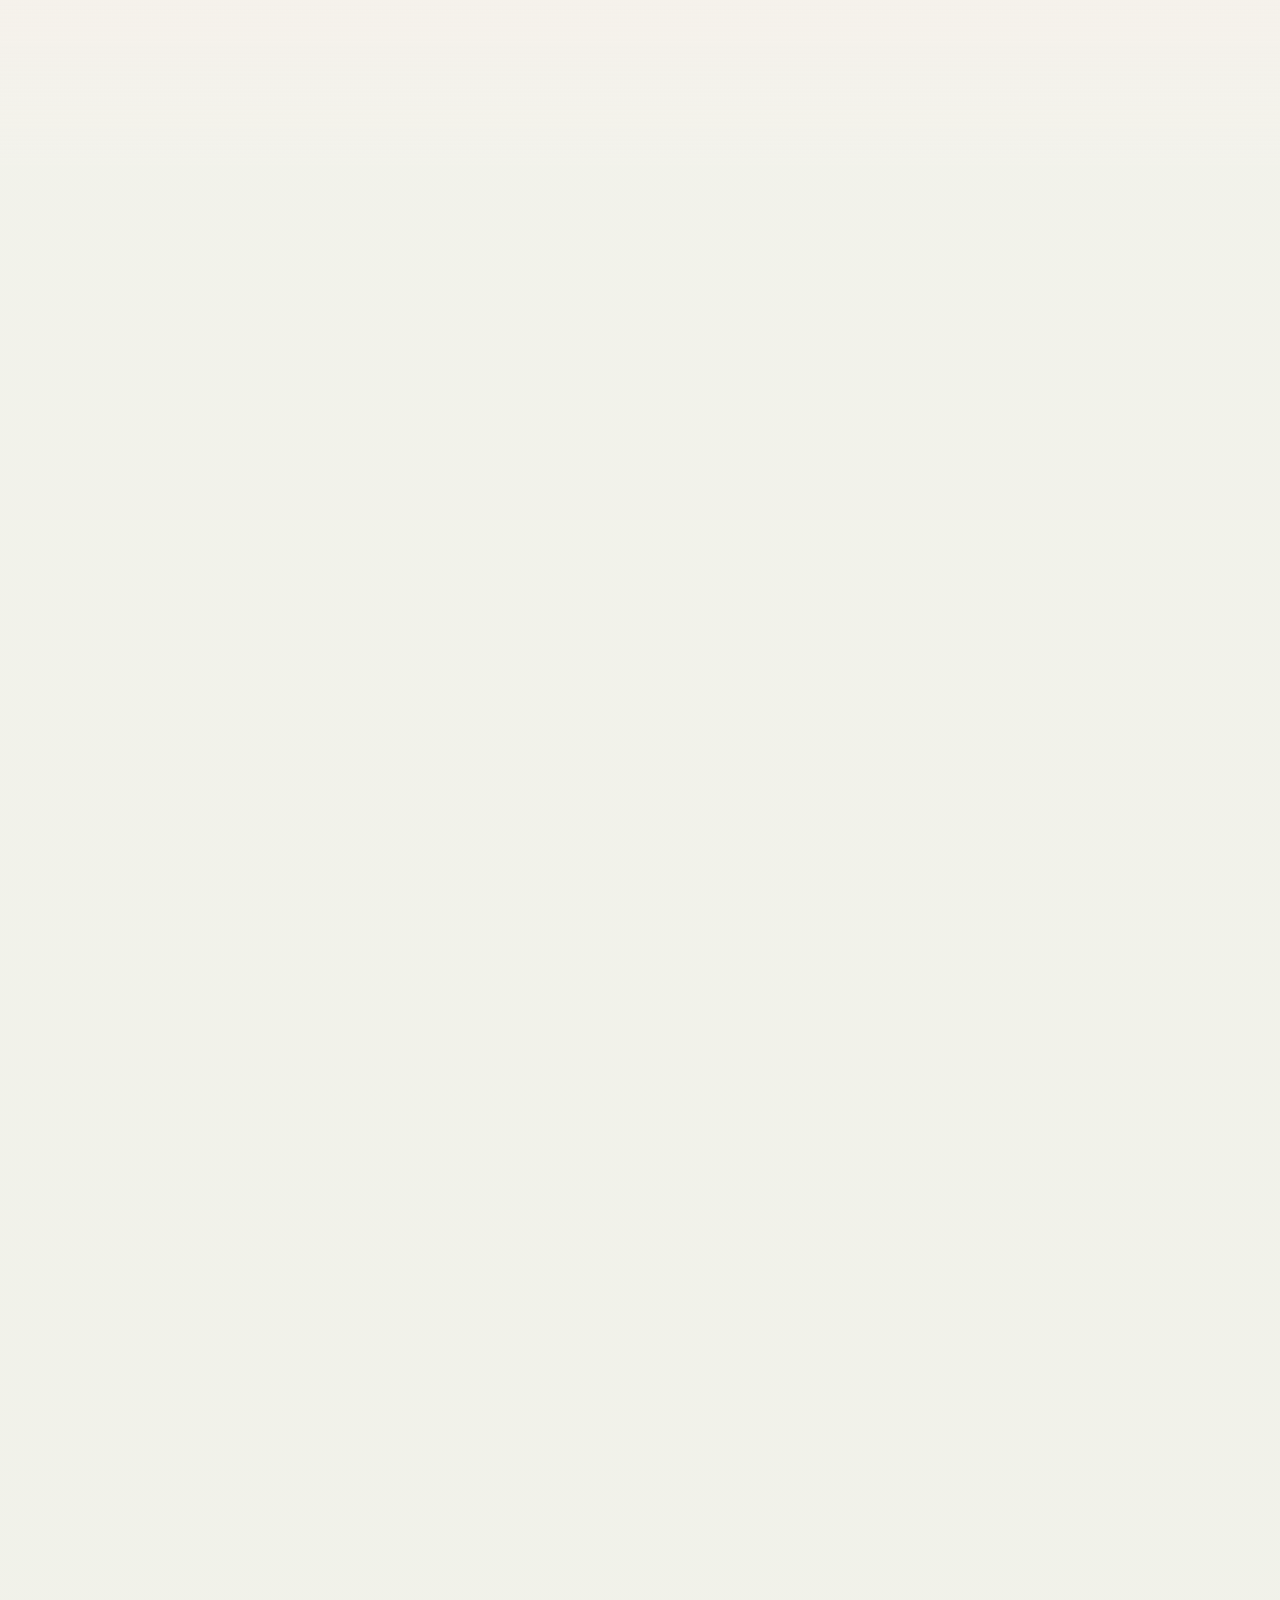
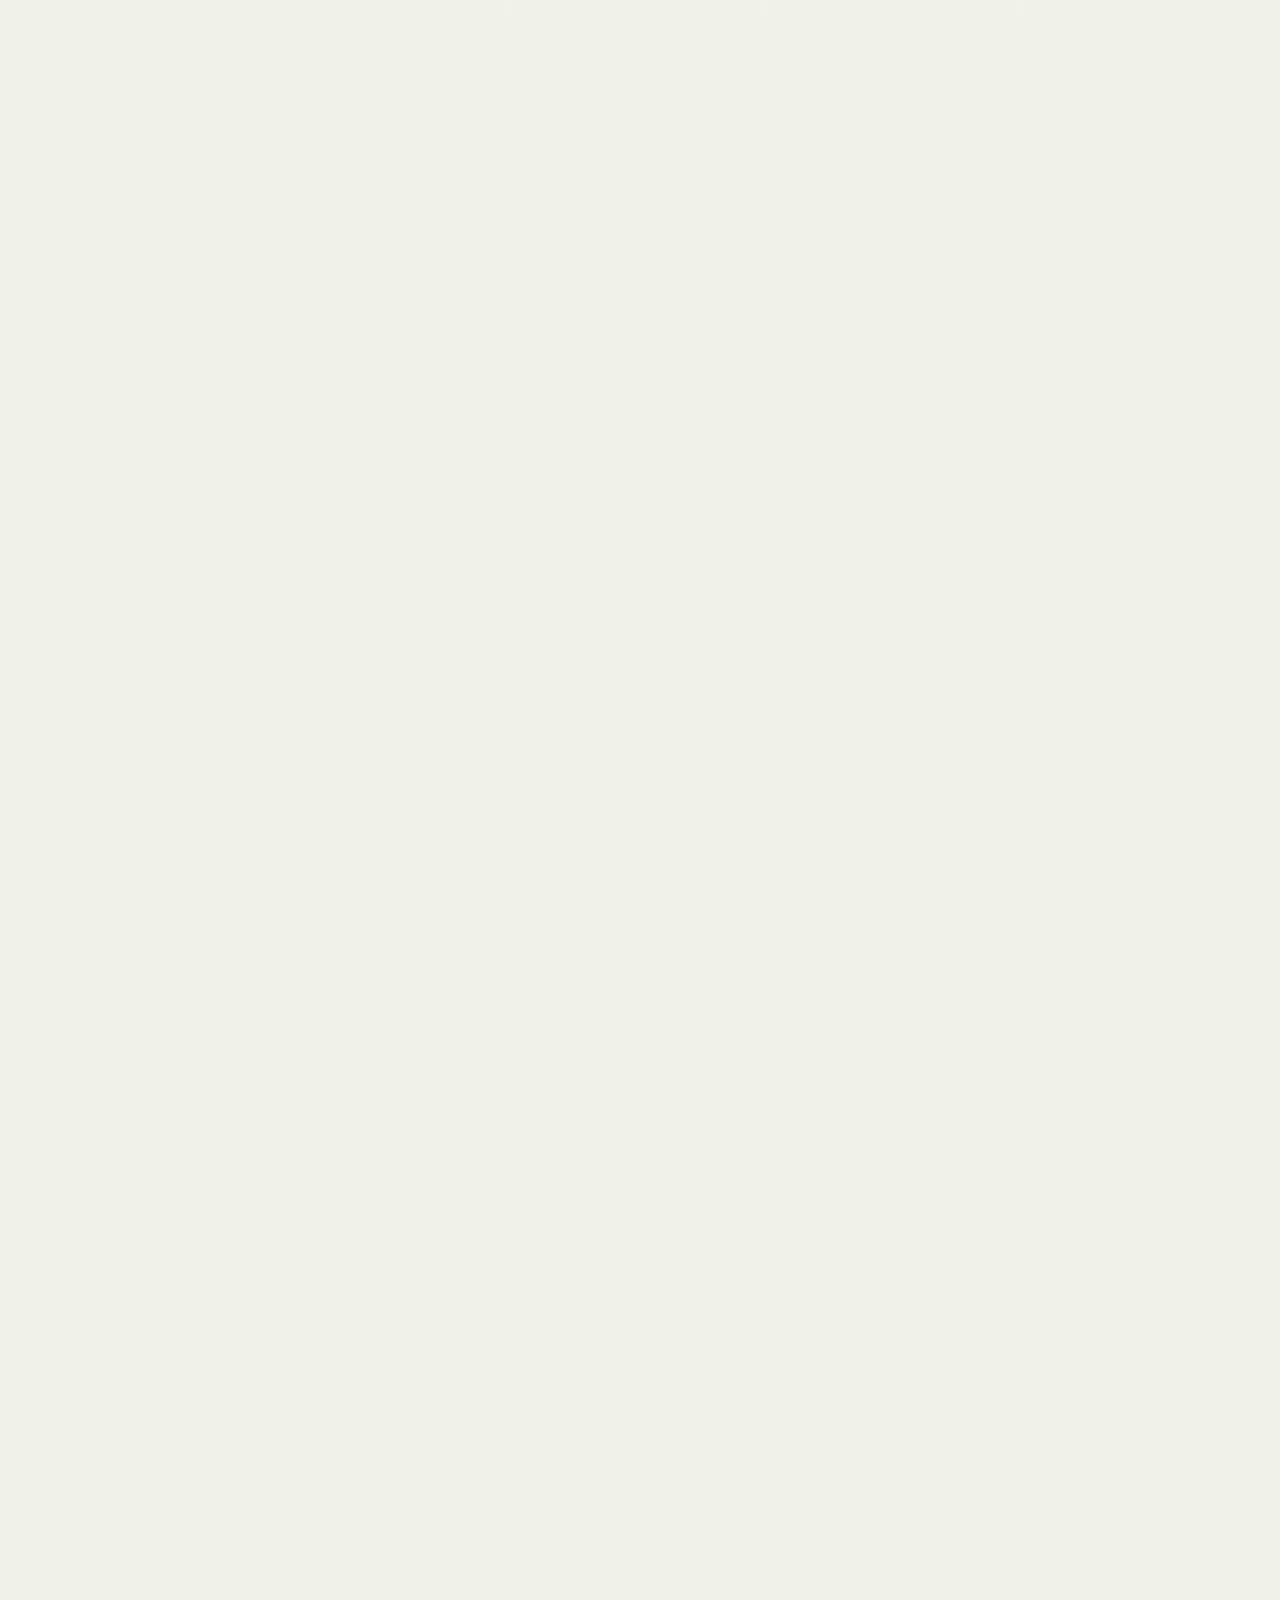
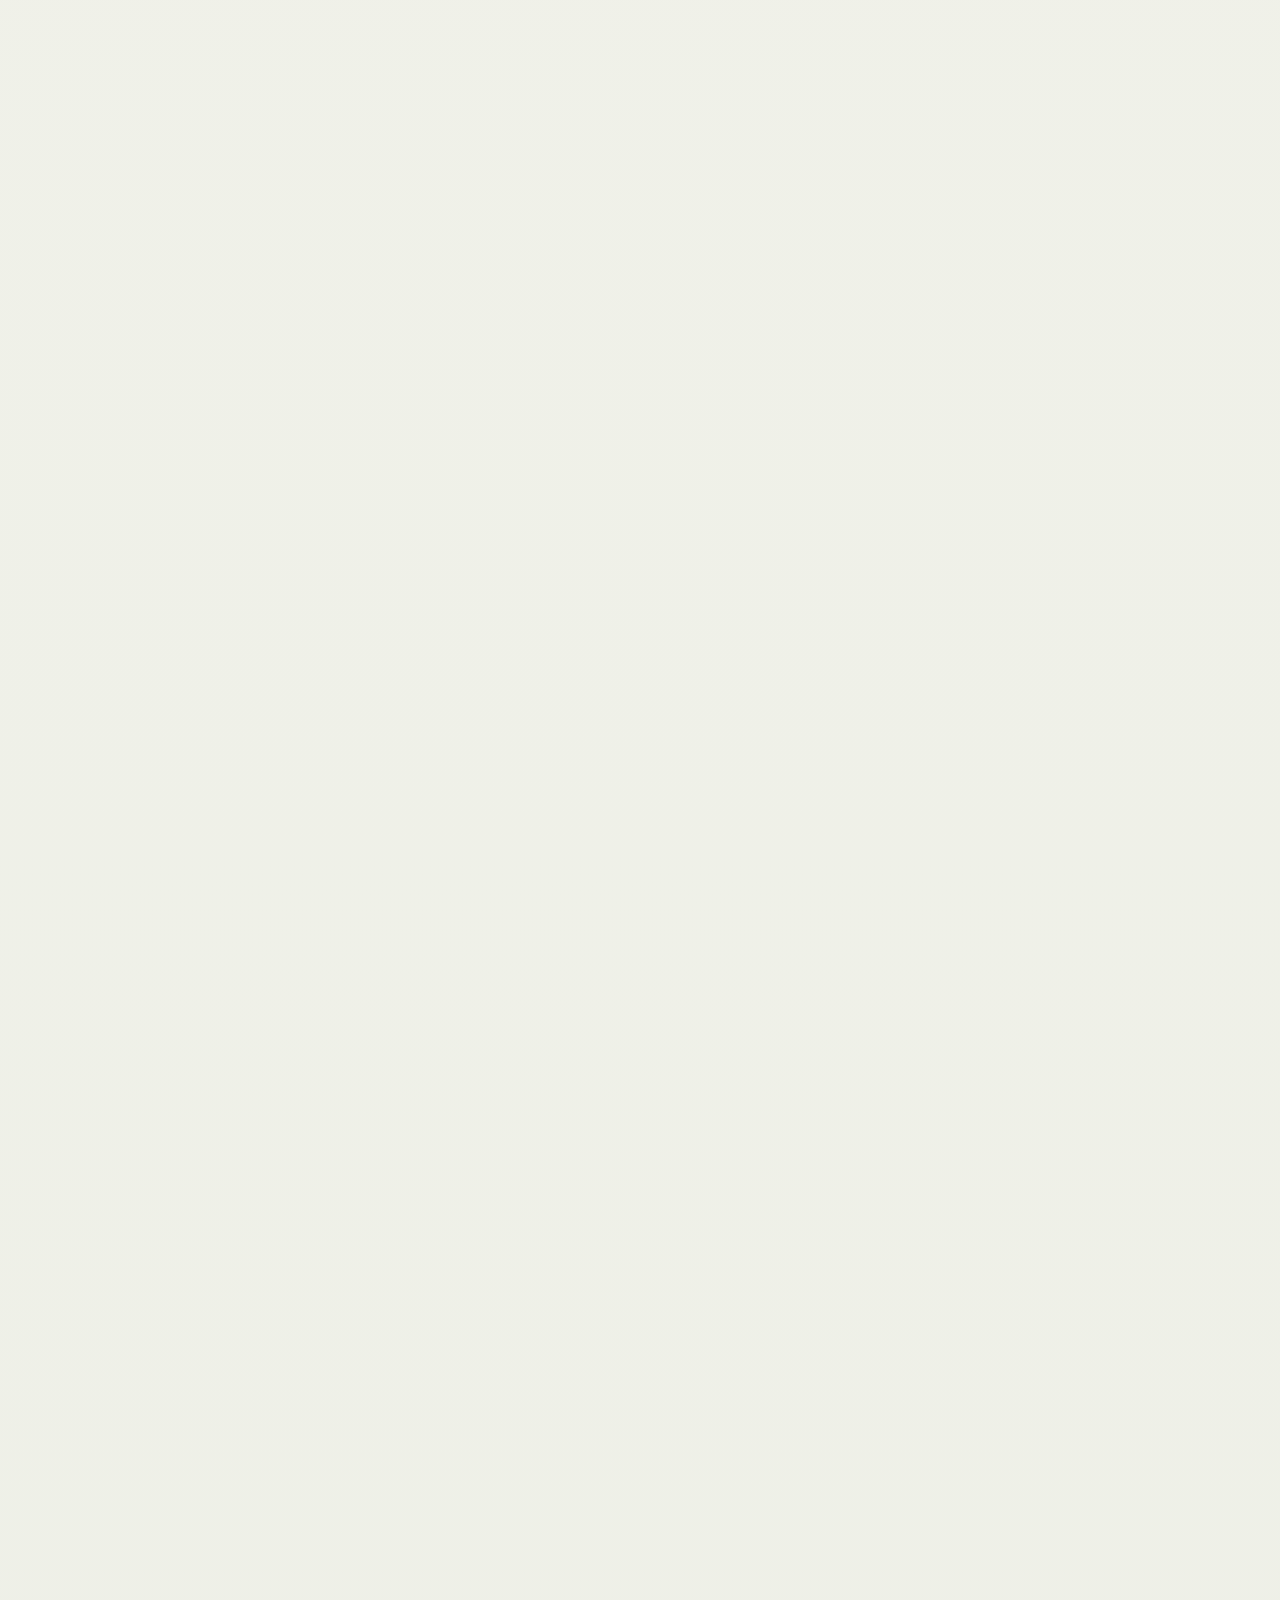
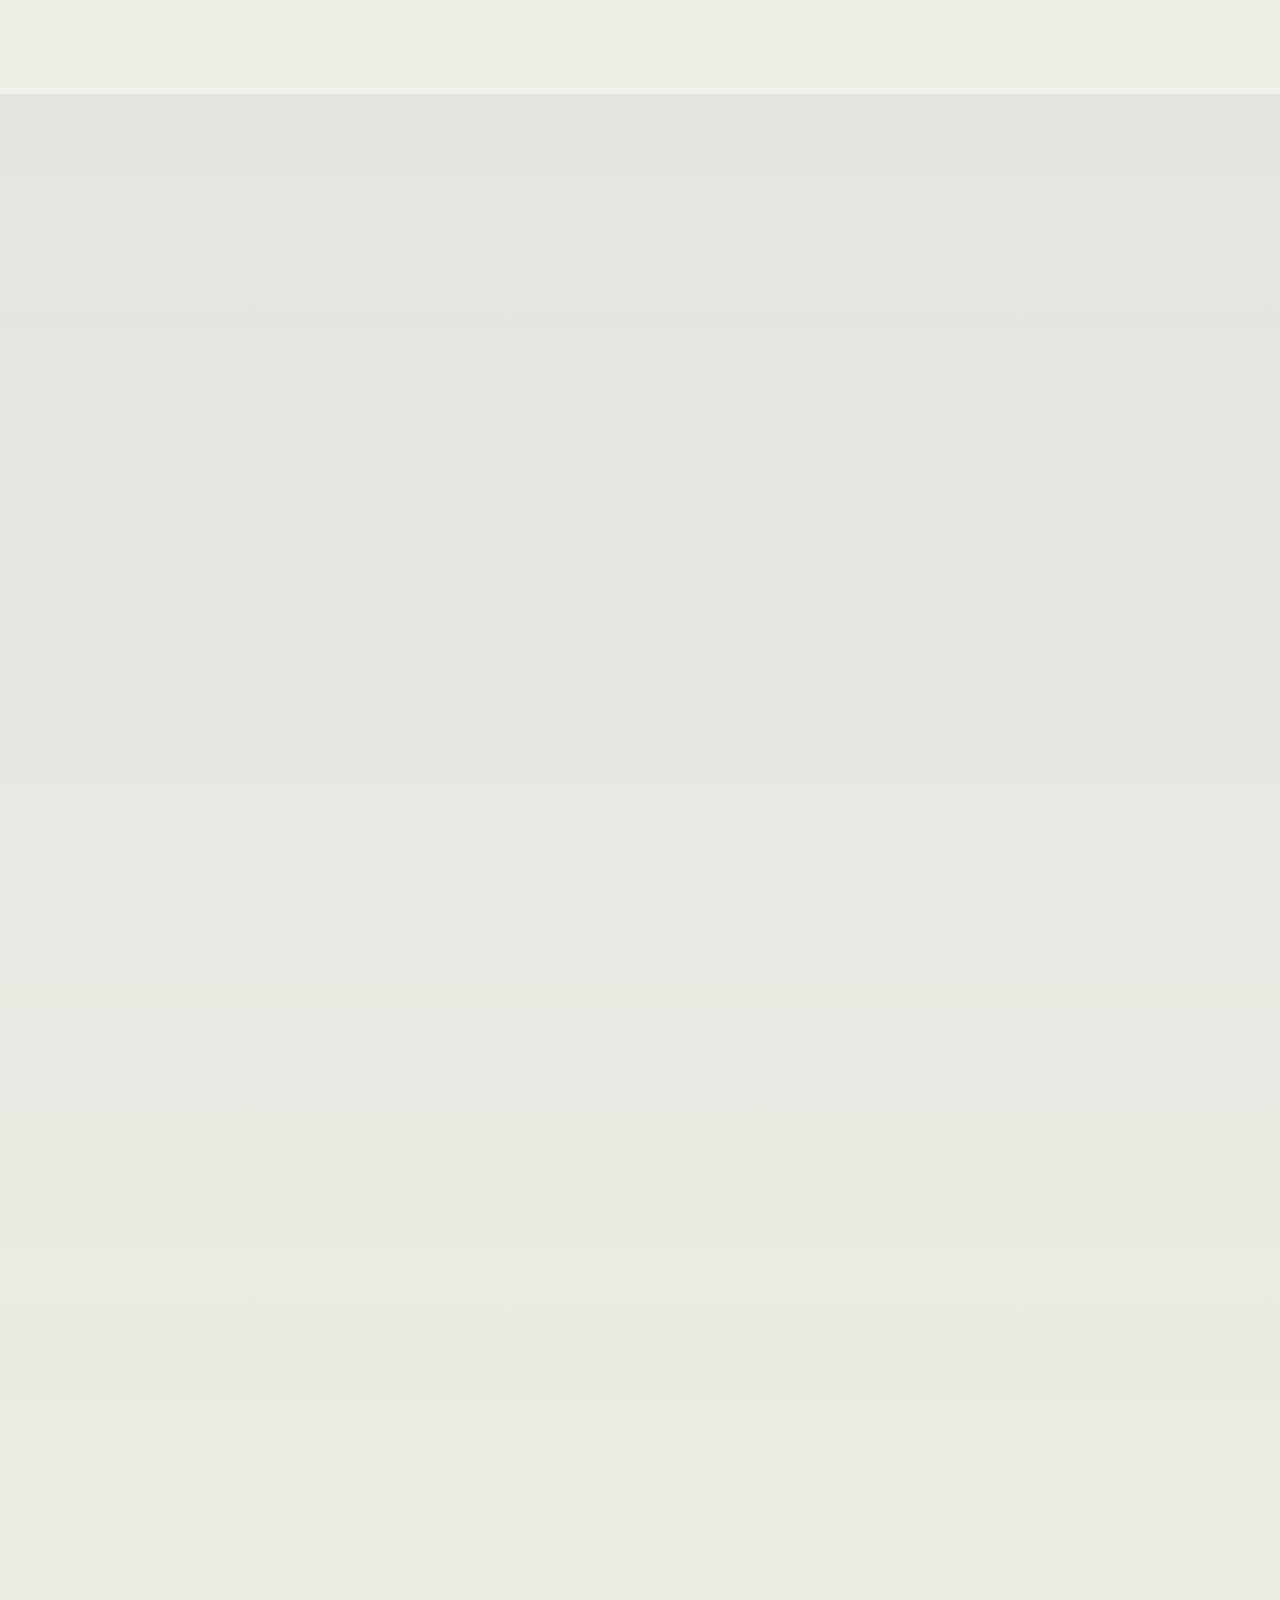
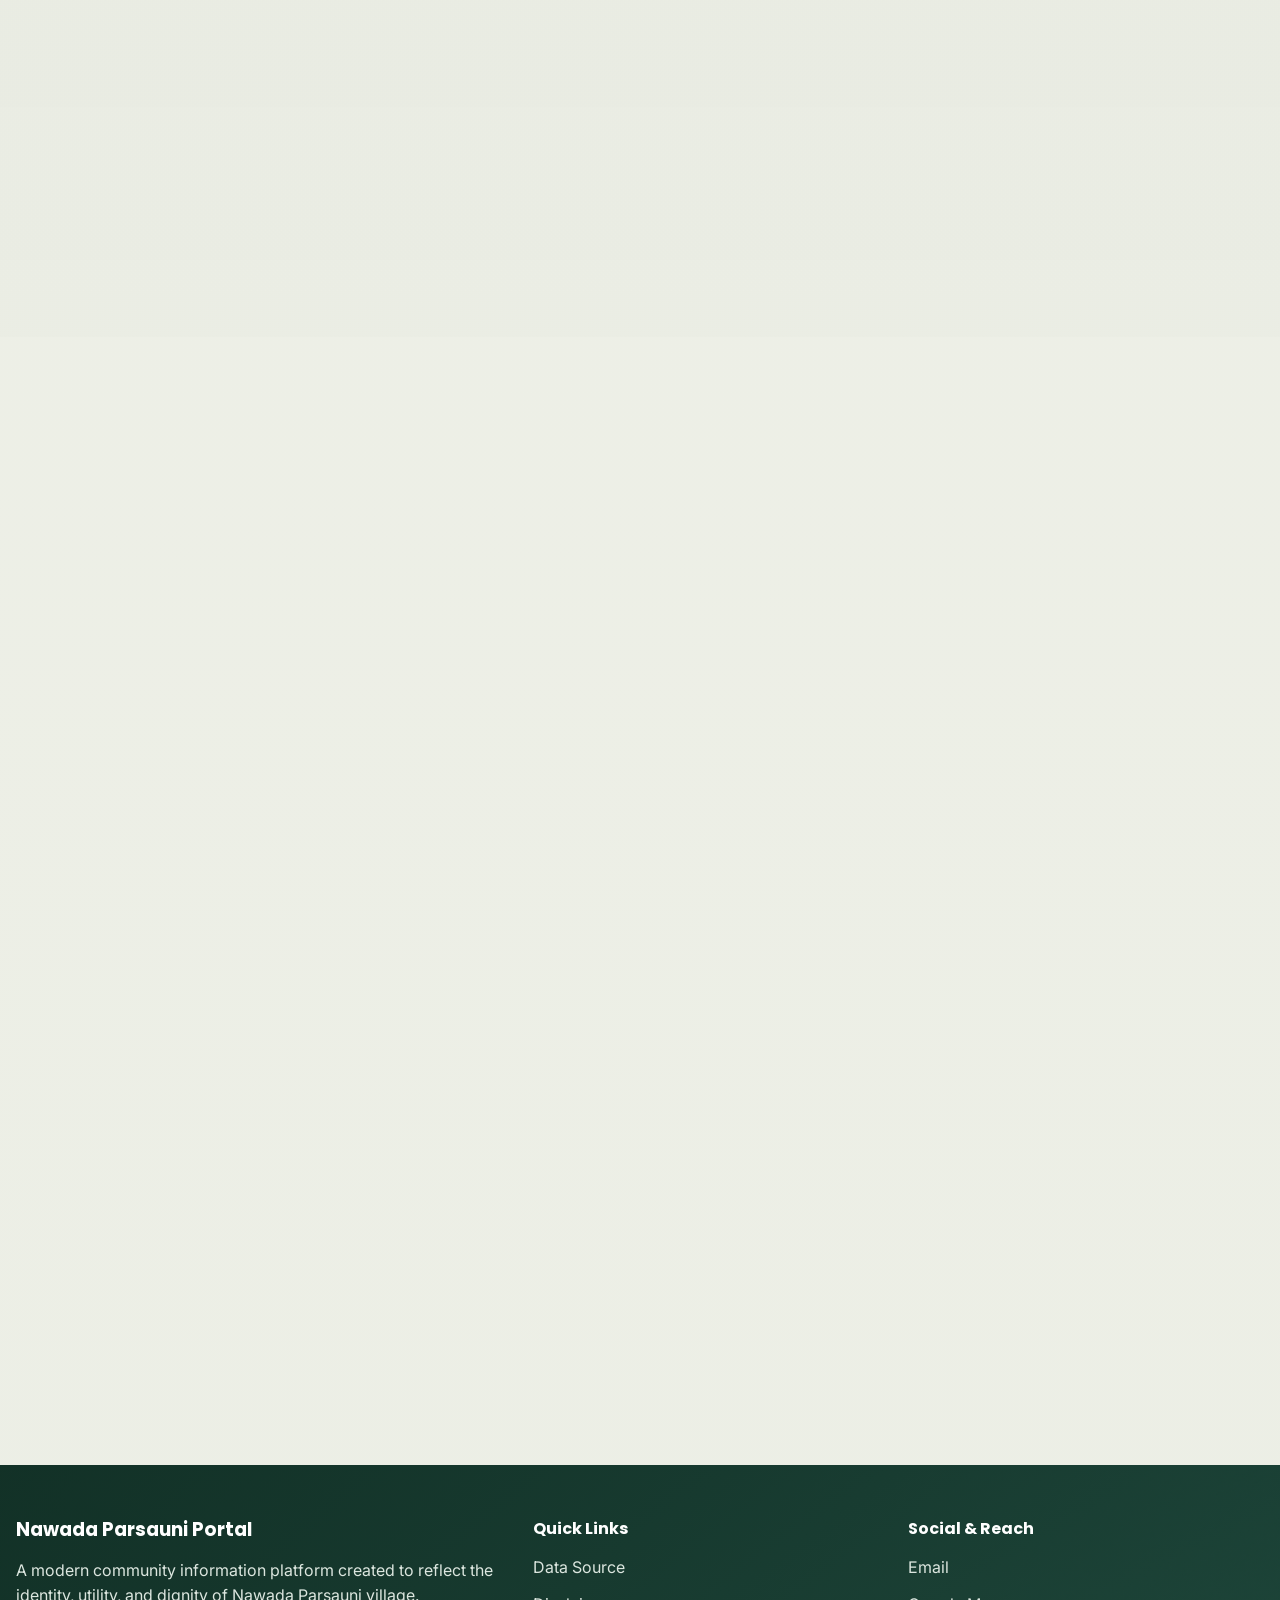
==== commit a10ebf5e: "Upadted new version" ====
--- a/index.html
+++ b/index.html
@@ -154,7 +154,7 @@
             <article class="glass-card mini-stat language-stat-card">
               <span class="language-card-title"><span aria-hidden="true">&#127760;</span> Languages Spoken</span>
               <div class="language-chip-row" aria-label="Languages available">
-                <span>English</span>
+                <span>भोजपुरी (Bhojpuri)</span>
                 <span>हिन्दी (Hindi)</span>
                 <span>اردو (Urdu)</span>
               </div>
--- a/style.css
+++ b/style.css
@@ -4117,7 +4117,7 @@
   border-radius: 16px;
   background:
     linear-gradient(#fff, #fff) padding-box,
-    linear-gradient(135deg, rgba(27, 67, 50, 0.55), rgba(212, 160, 23, 0.68)) border-box;
+    linear-gradient(135deg, rgba(27, 67, 50, 0.12), rgba(212, 160, 23, 0.18)) border-box;
   box-shadow: 0 18px 38px rgba(27, 67, 50, 0.12);
   transition: transform 260ms ease, box-shadow 260ms ease;
 }
@@ -4131,6 +4131,7 @@
 .ad-media {
   position: relative;
   overflow: hidden;
+  border-bottom: 1px solid rgba(27, 67, 50, 0.06);
 }
 
 .ad-image {
@@ -4139,40 +4140,26 @@
   aspect-ratio: 16 / 9;
   object-fit: cover;
   transition: transform 420ms ease;
+  border-top-left-radius: 16px;
+  border-top-right-radius: 16px;
 }
 
 .advertisement-card:hover .ad-image {
   transform: scale(1.06);
-}
-
-.ad-category-badge {
-  position: absolute;
-  left: 0.75rem;
-  top: 0.75rem;
-  display: inline-flex;
-  align-items: center;
-  border-radius: 999px;
-  padding: 0.28rem 0.7rem;
-  background: rgba(255, 255, 255, 0.92);
-  color: var(--primary);
-  font-size: 0.76rem;
-  font-weight: 900;
-  box-shadow: 0 10px 24px rgba(0, 0, 0, 0.14);
-  backdrop-filter: blur(12px);
 }
 
 .ad-content {
   display: flex;
   flex: 1;
   flex-direction: column;
-  gap: 0.55rem;
-  padding: 1rem;
+  gap: 1rem;
+  padding: 1.2rem;
 }
 
 .ad-title-row {
   display: grid;
   grid-template-columns: auto 1fr;
-  gap: 0.7rem;
+  gap: 0.75rem;
   align-items: center;
 }
 
@@ -4190,16 +4177,43 @@
   font-size: 1.05rem;
 }
 
+.ad-category-label {
+  margin: 0.15rem 0 0.8rem;
+  font-size: 0.78rem;
+  letter-spacing: 0.08em;
+  text-transform: uppercase;
+  color: #6c7456;
+  font-weight: 700;
+}
+
+.ad-description {
+  margin: 0;
+  color: #3e473a;
+  line-height: 1.65;
+  font-size: 0.95rem;
+}
+
+.ad-details {
+  display: grid;
+  gap: 0.45rem;
+}
+
 .ad-rating {
   margin-bottom: 0;
   color: #8a6510;
-  font-size: 0.86rem;
+  font-size: 0.88rem;
   font-weight: 900;
 }
 
 .ad-meta {
-  margin-bottom: 0;
-  font-size: 0.88rem;
+  margin: 0;
+  font-size: 0.92rem;
+  color: #4e5848;
+}
+
+.ad-meta strong {
+  font-weight: 700;
+  color: #253126;
 }
 
 .ad-status {
@@ -4216,16 +4230,16 @@
 
 .ad-actions {
   display: grid;
-  grid-template-columns: repeat(2, minmax(0, 1fr));
-  gap: 0.5rem;
+  grid-template-columns: repeat(auto-fit, minmax(140px, 1fr));
+  gap: 0.75rem;
   margin-top: auto;
 }
 
 .ad-actions .btn {
   min-width: 0;
-  min-height: 38px;
-  padding-inline: 0.65rem;
-  font-size: 0.82rem;
+  min-height: 42px;
+  padding-inline: 0.75rem;
+  font-size: 0.86rem;
 }
 
 .ad-popup {
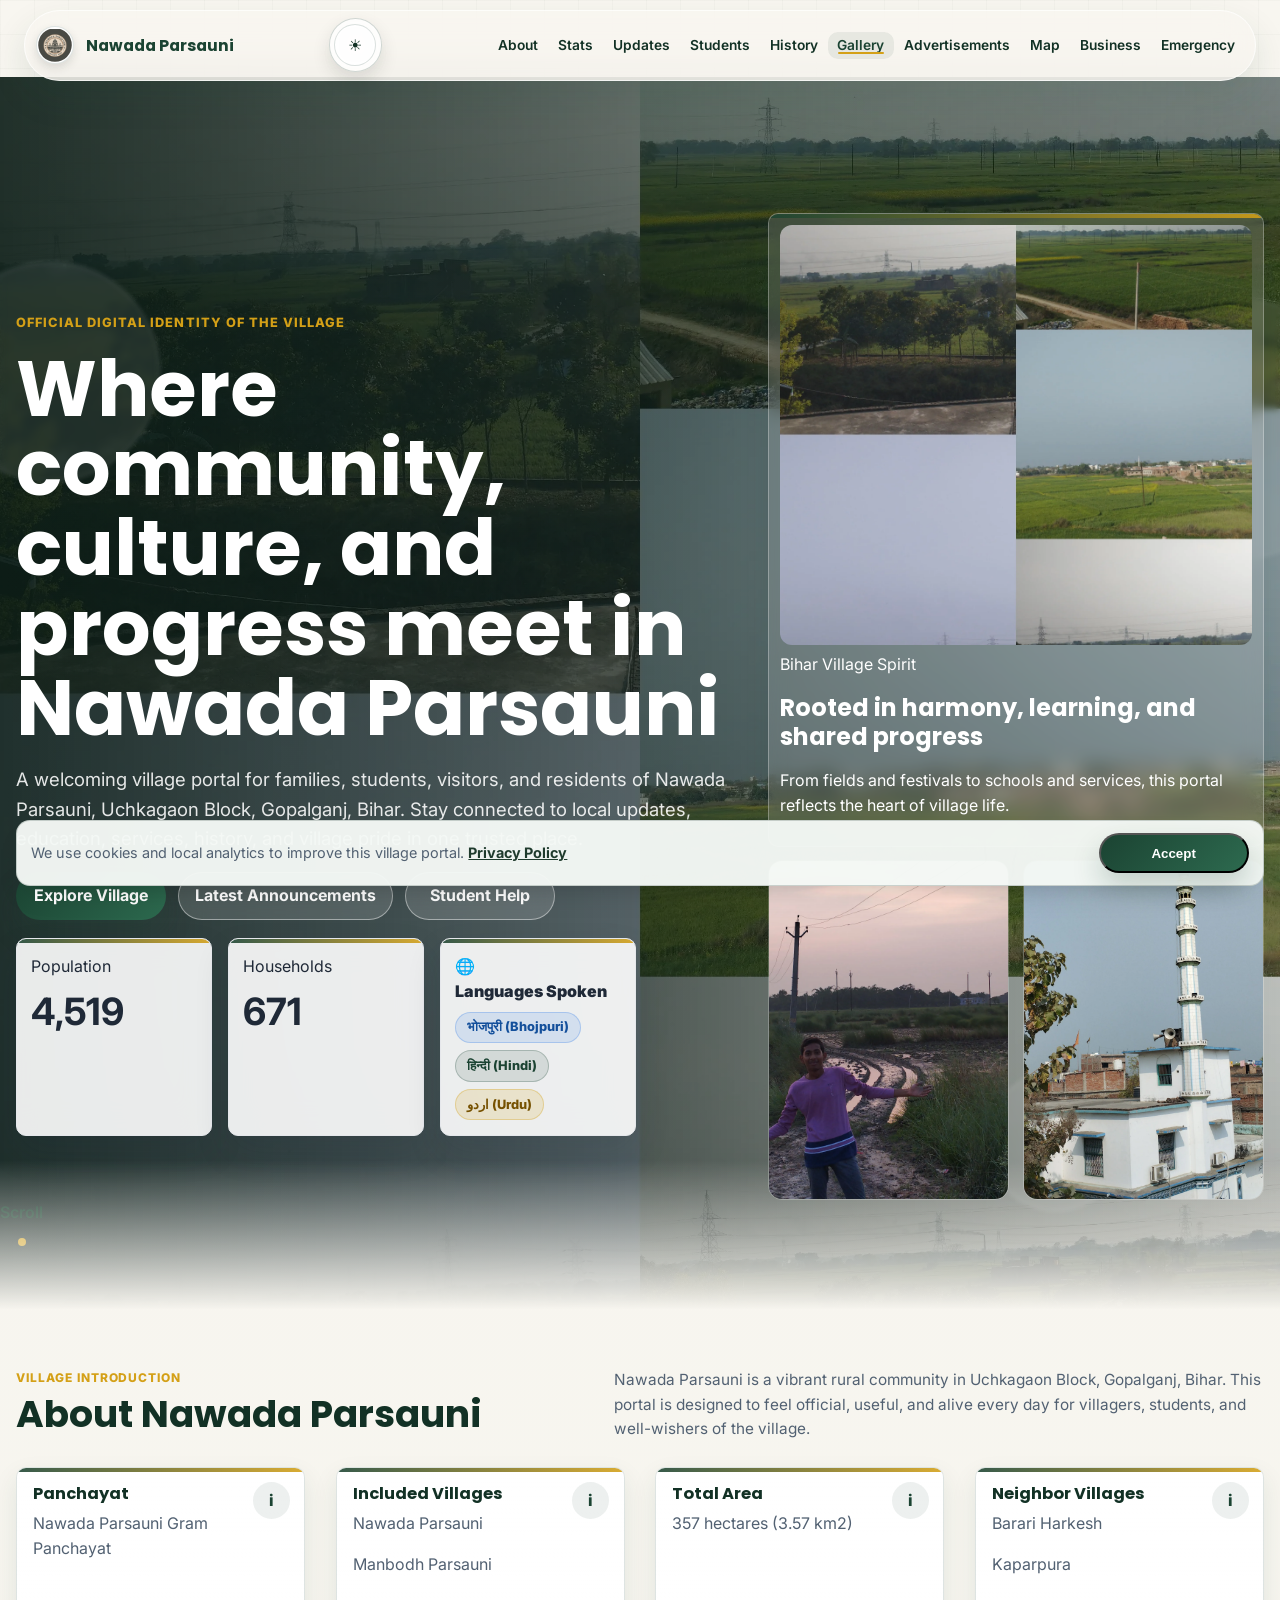
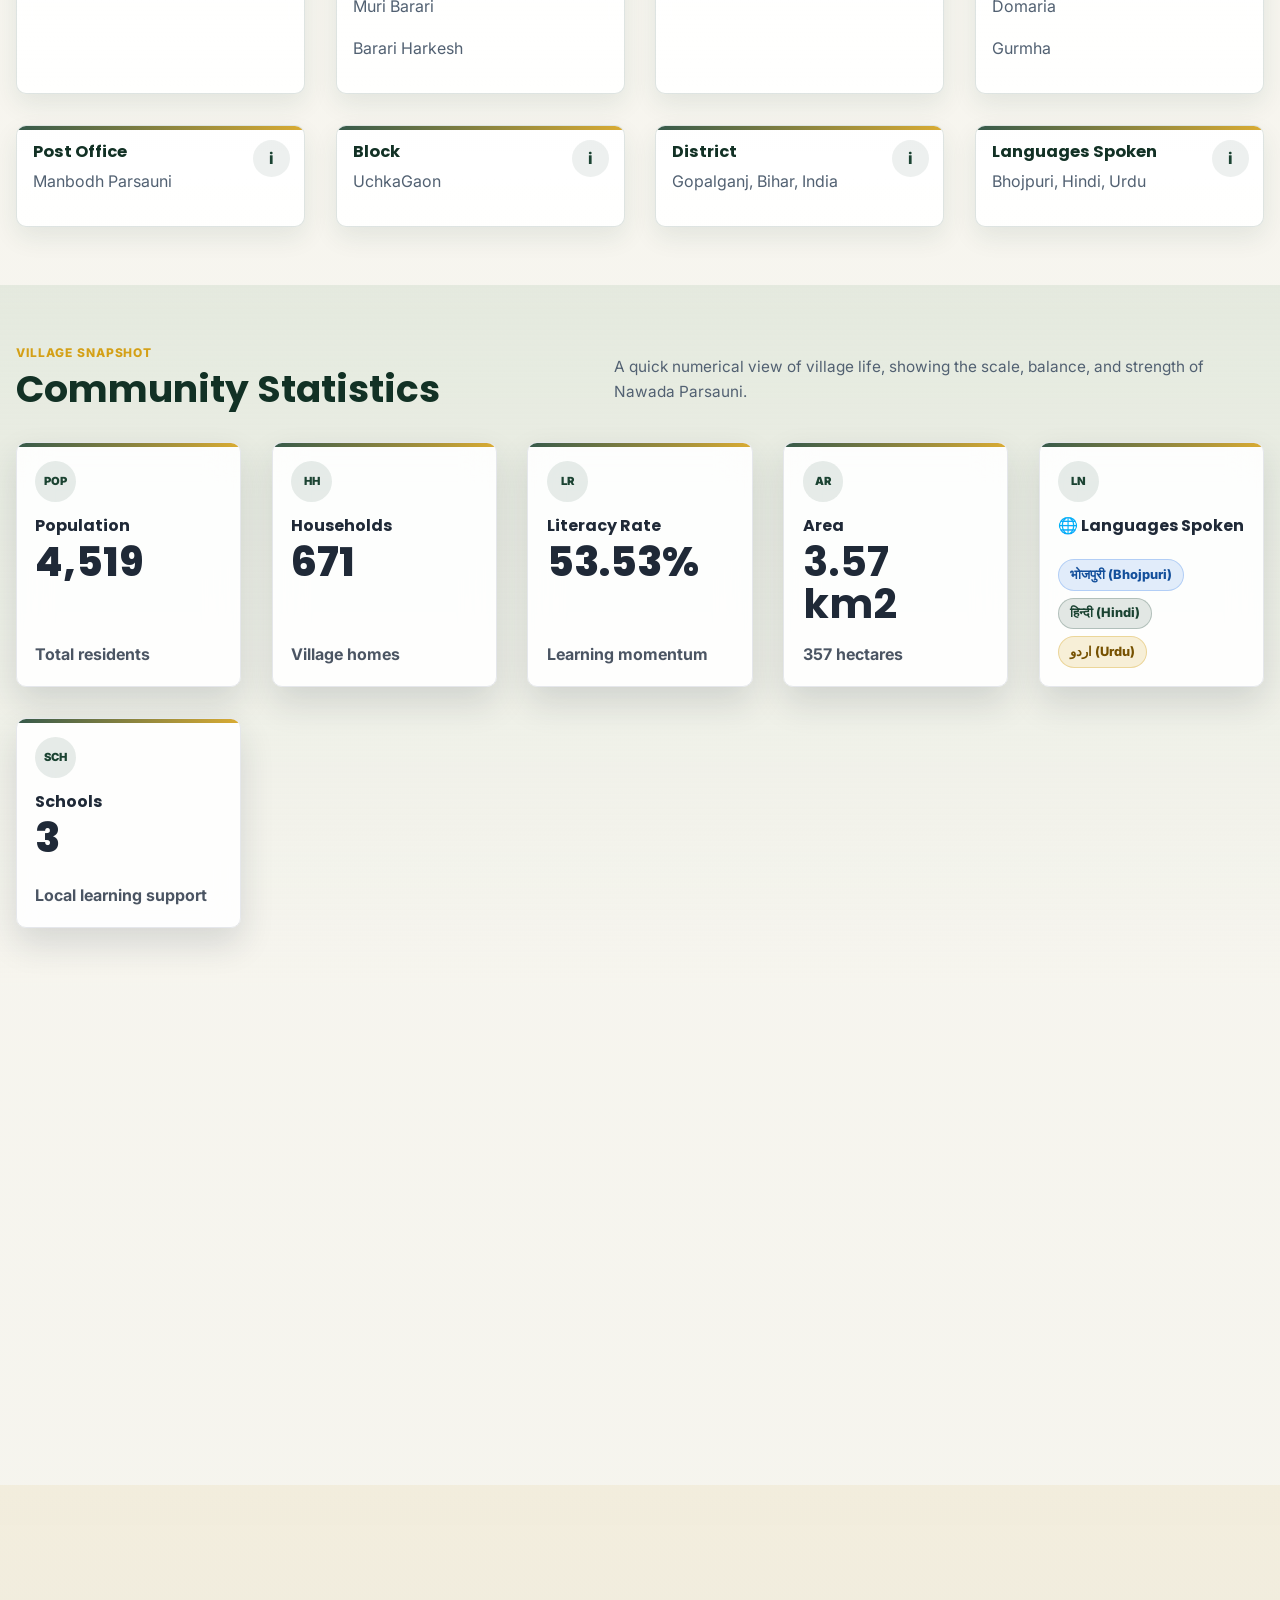
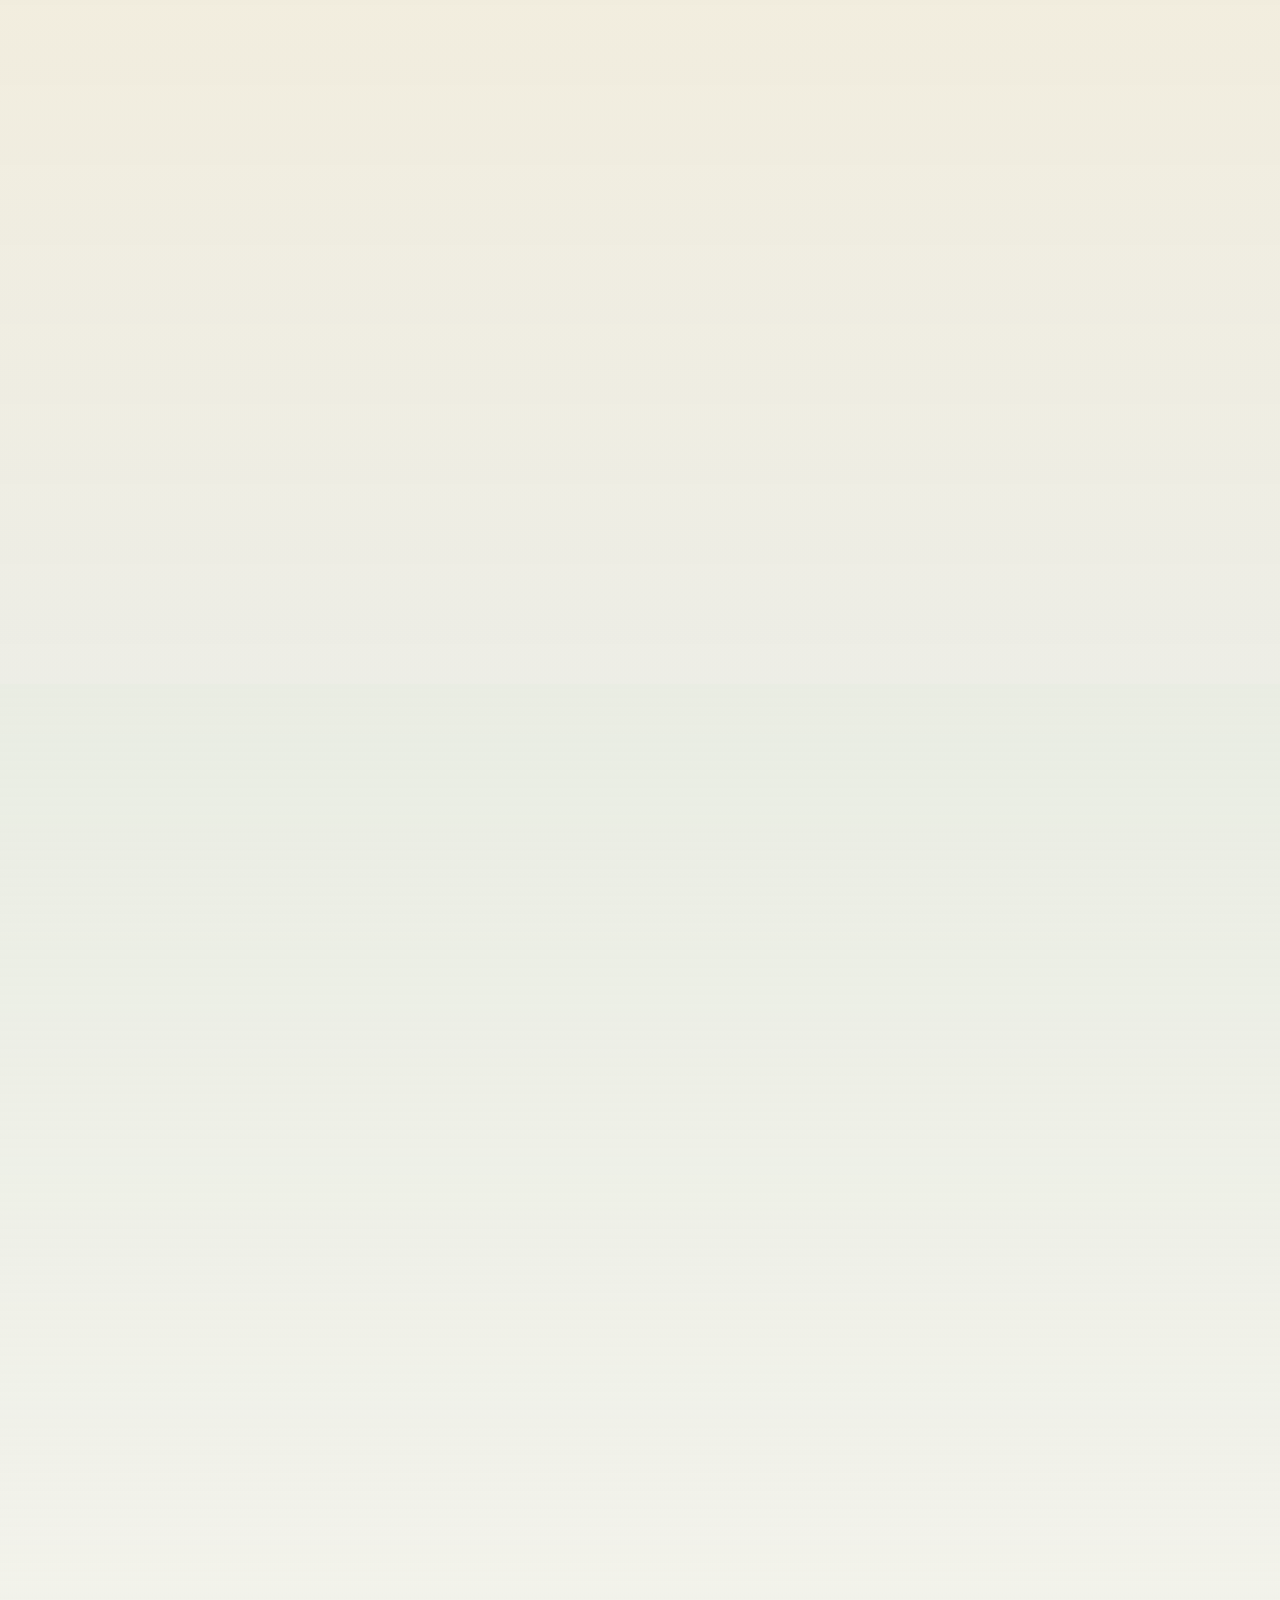
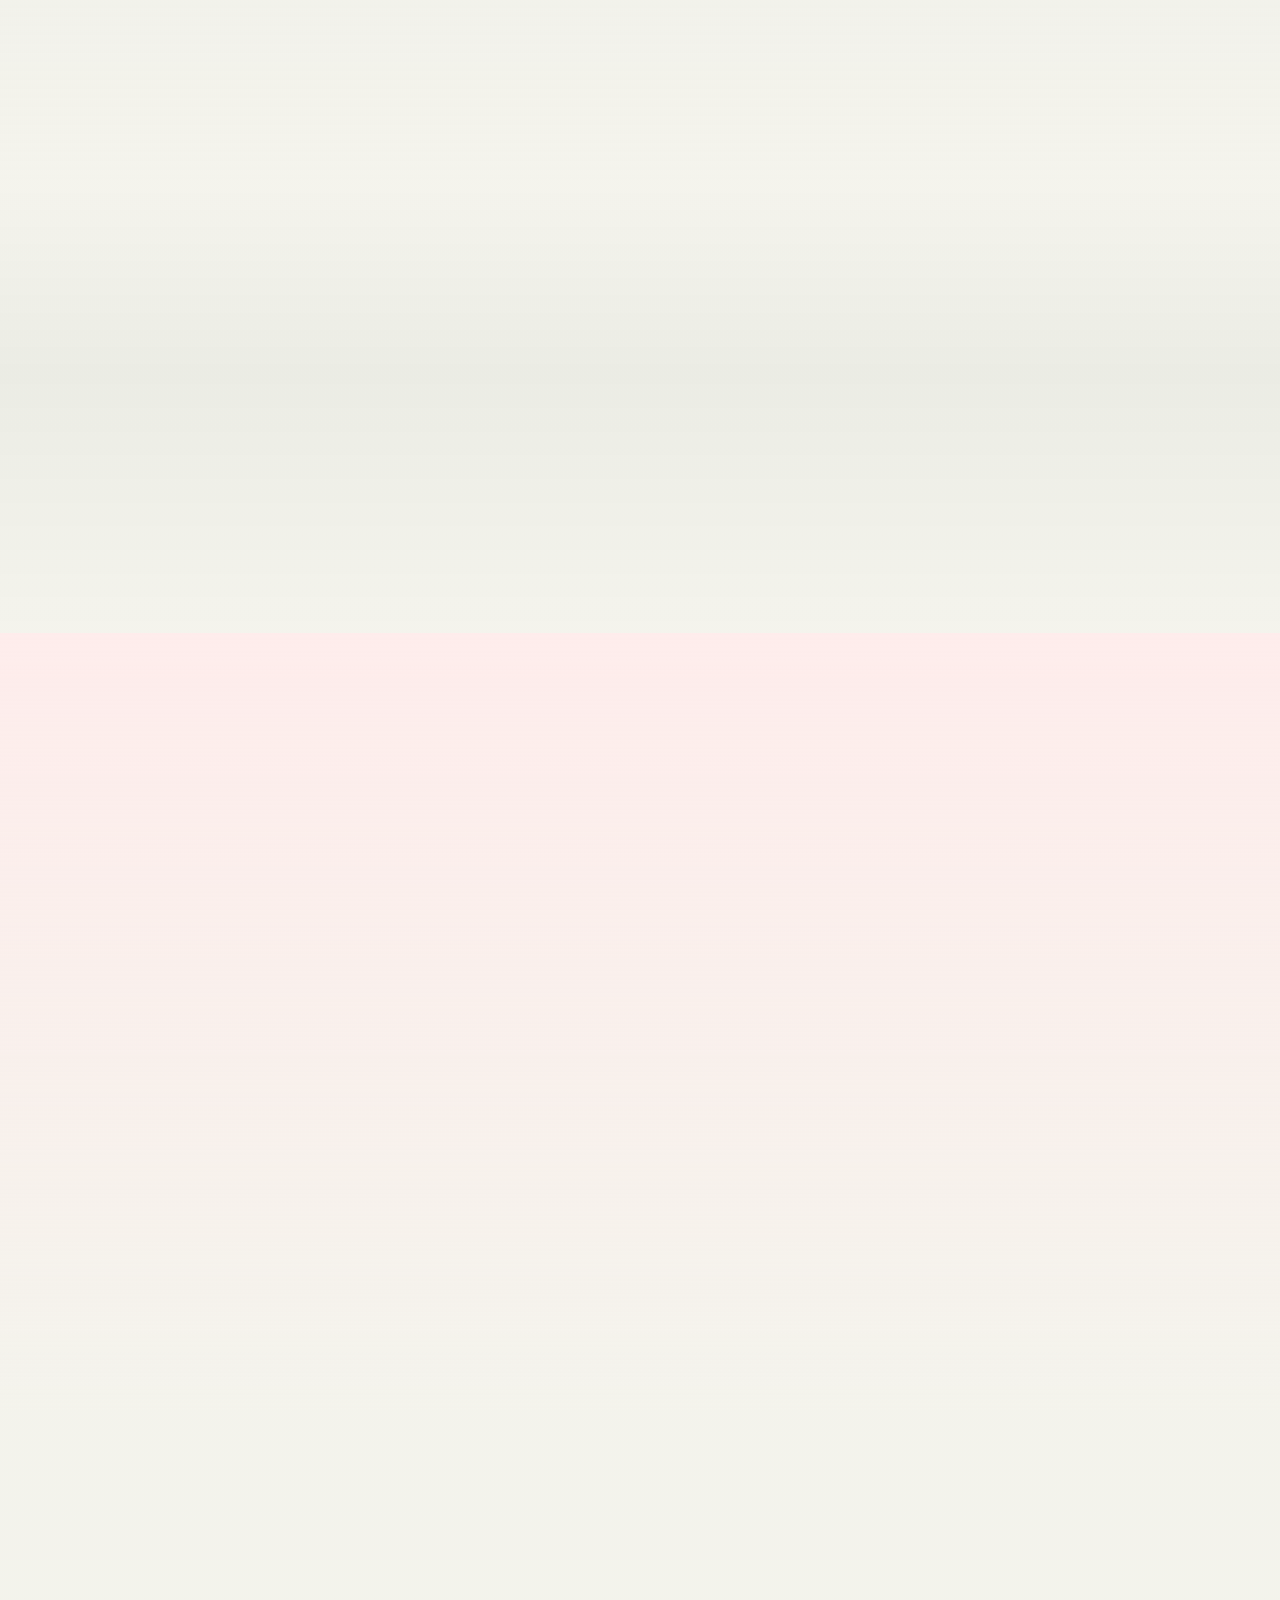
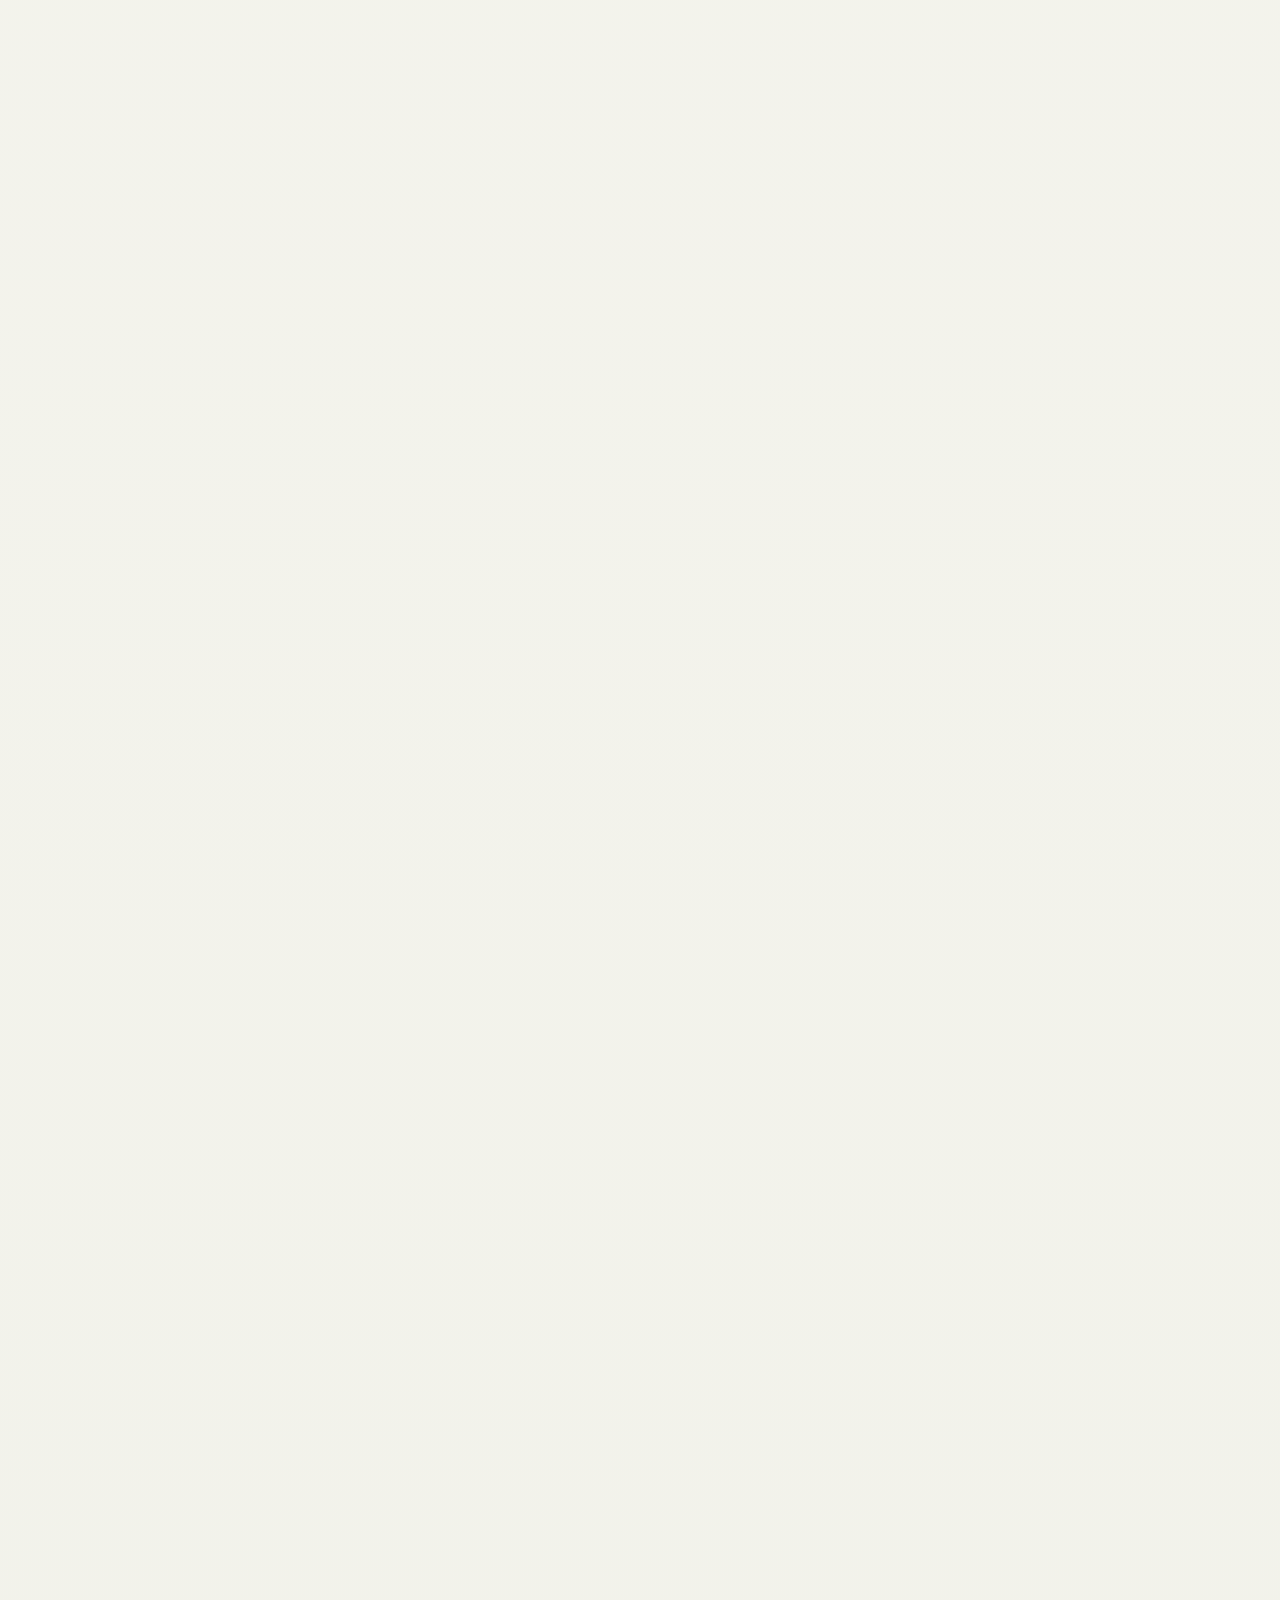
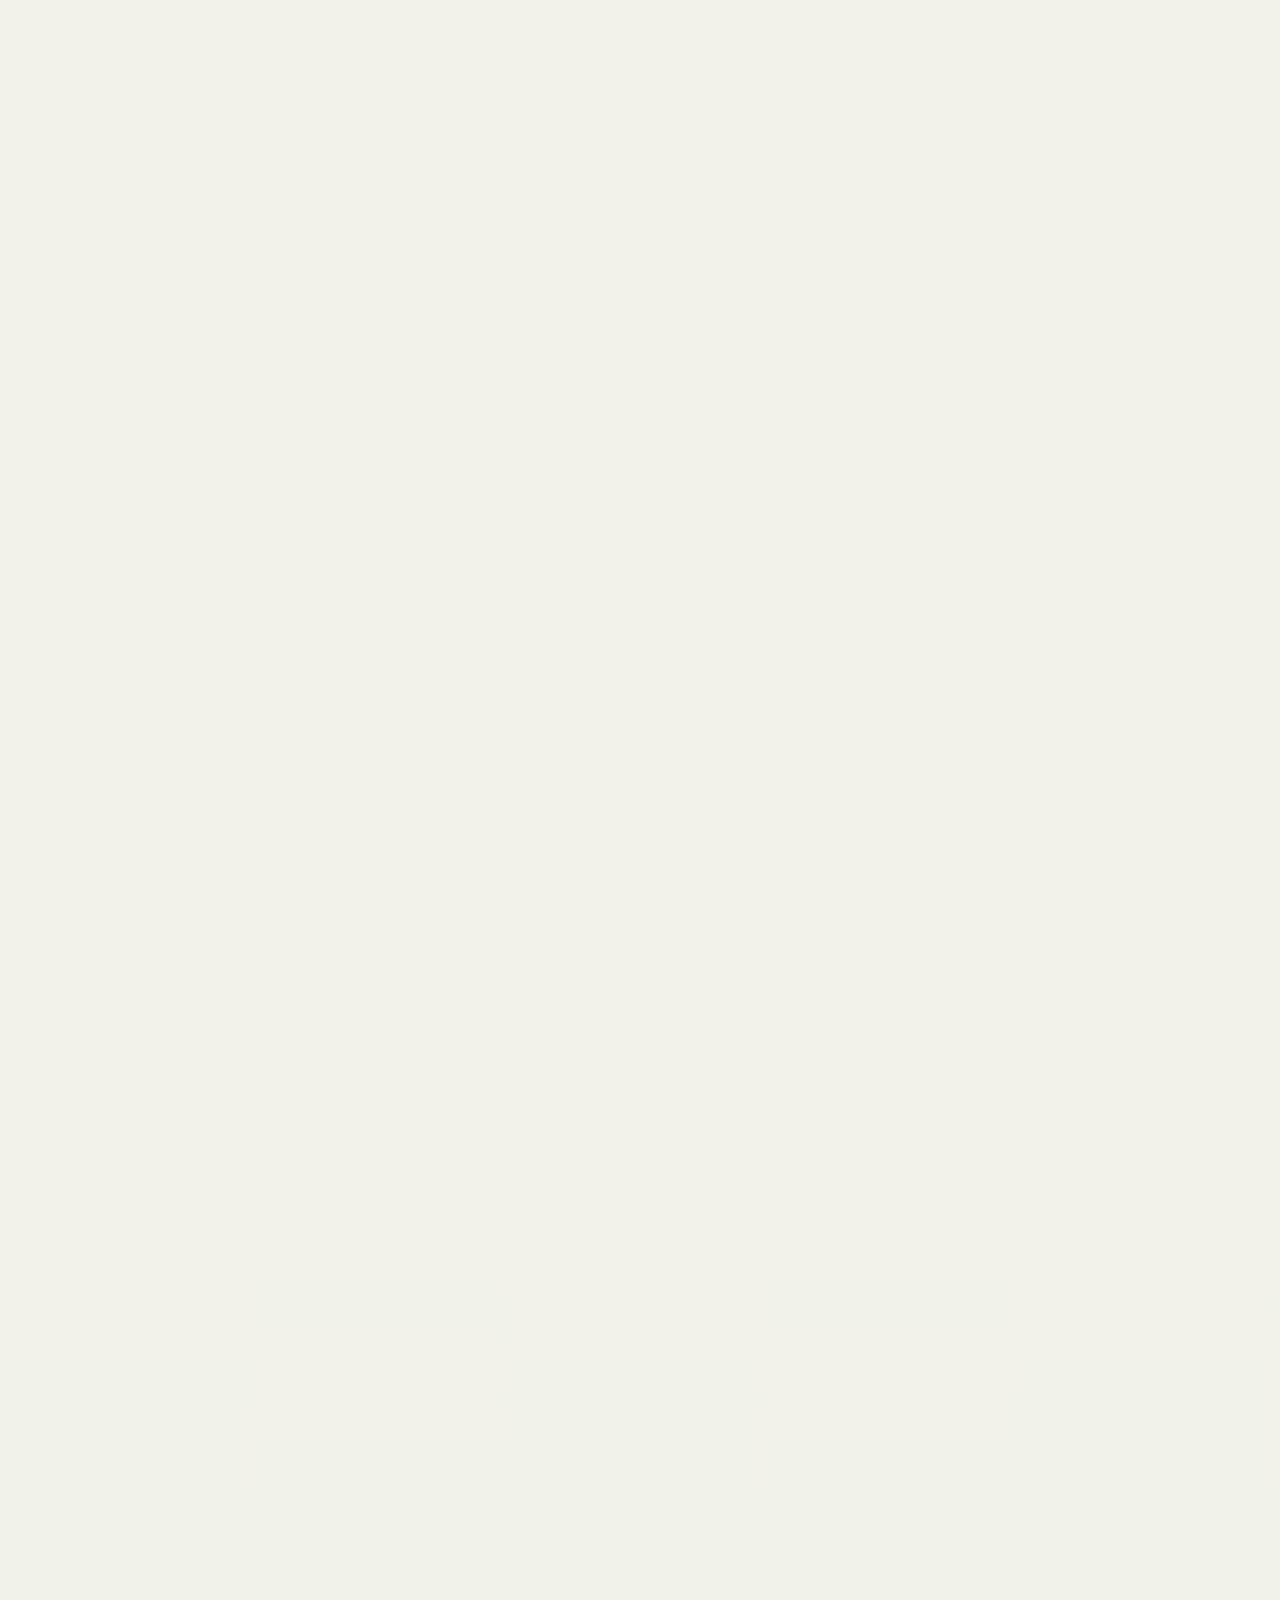
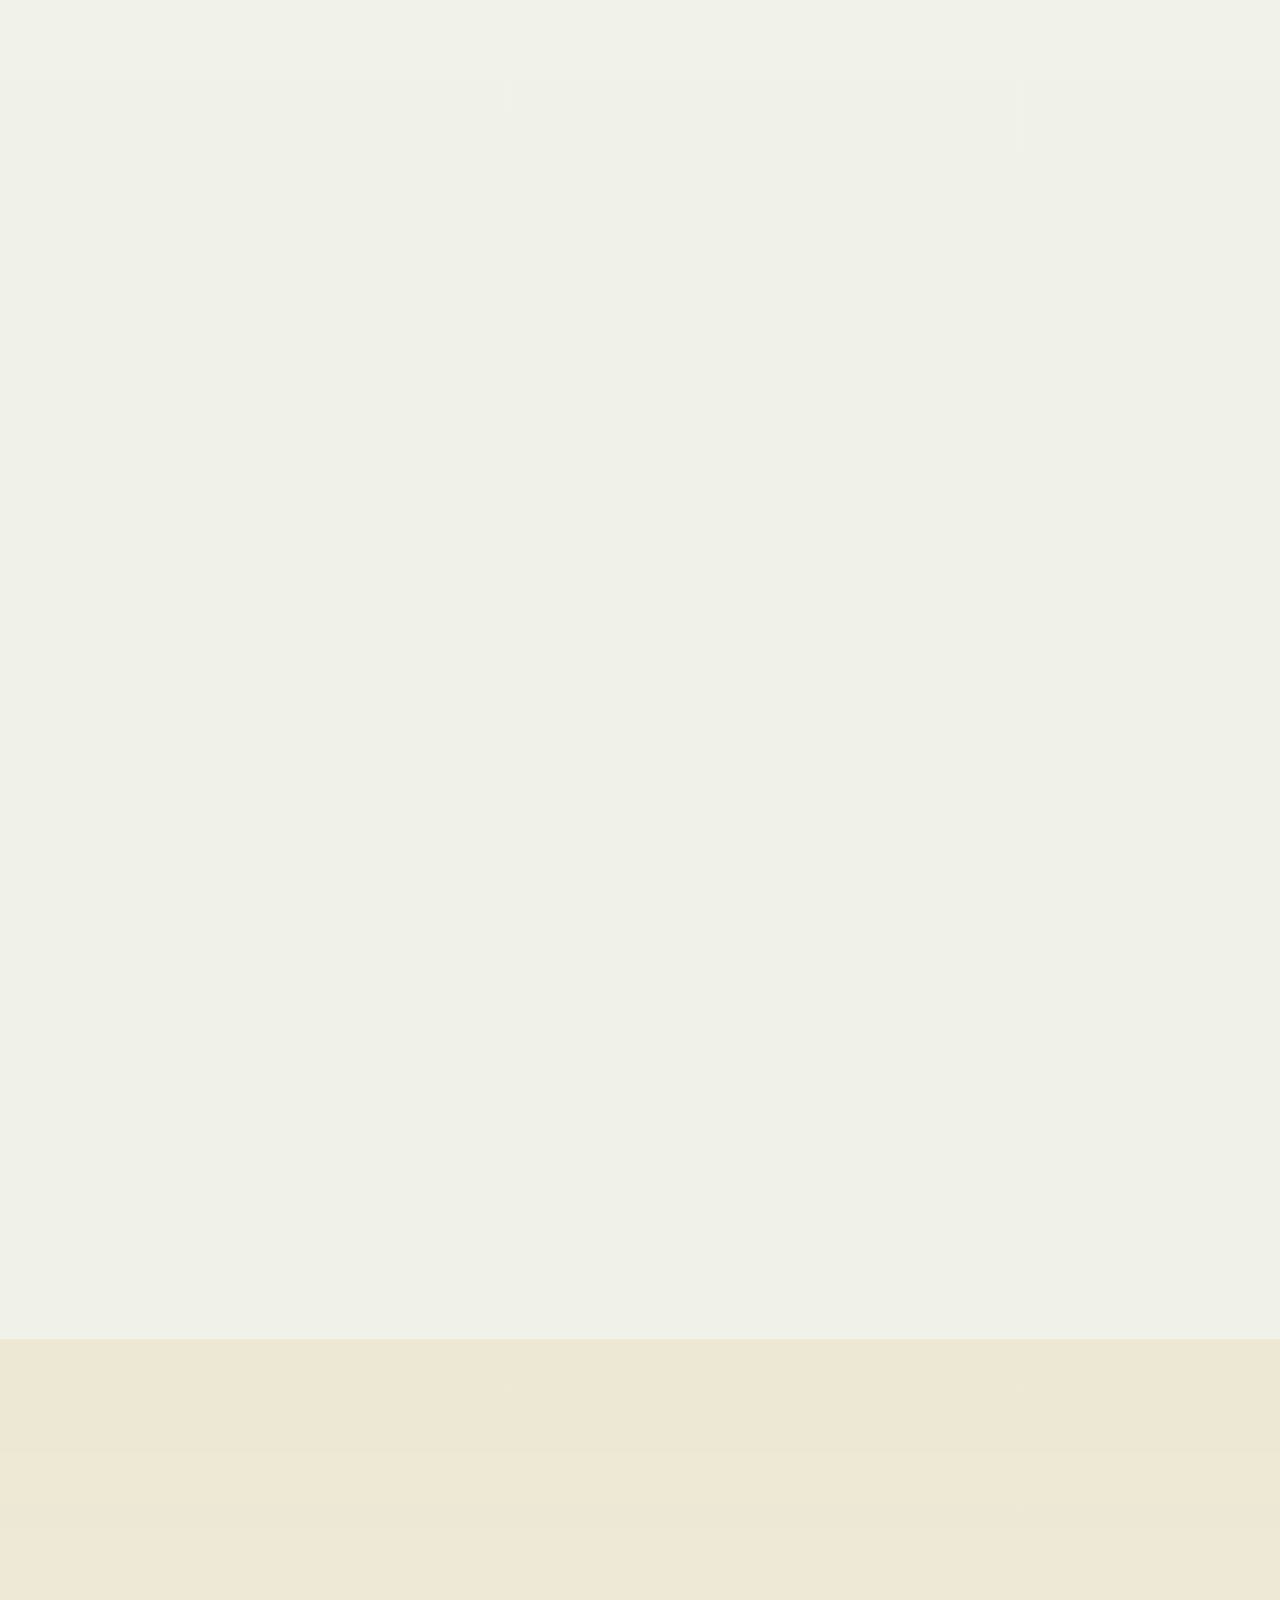
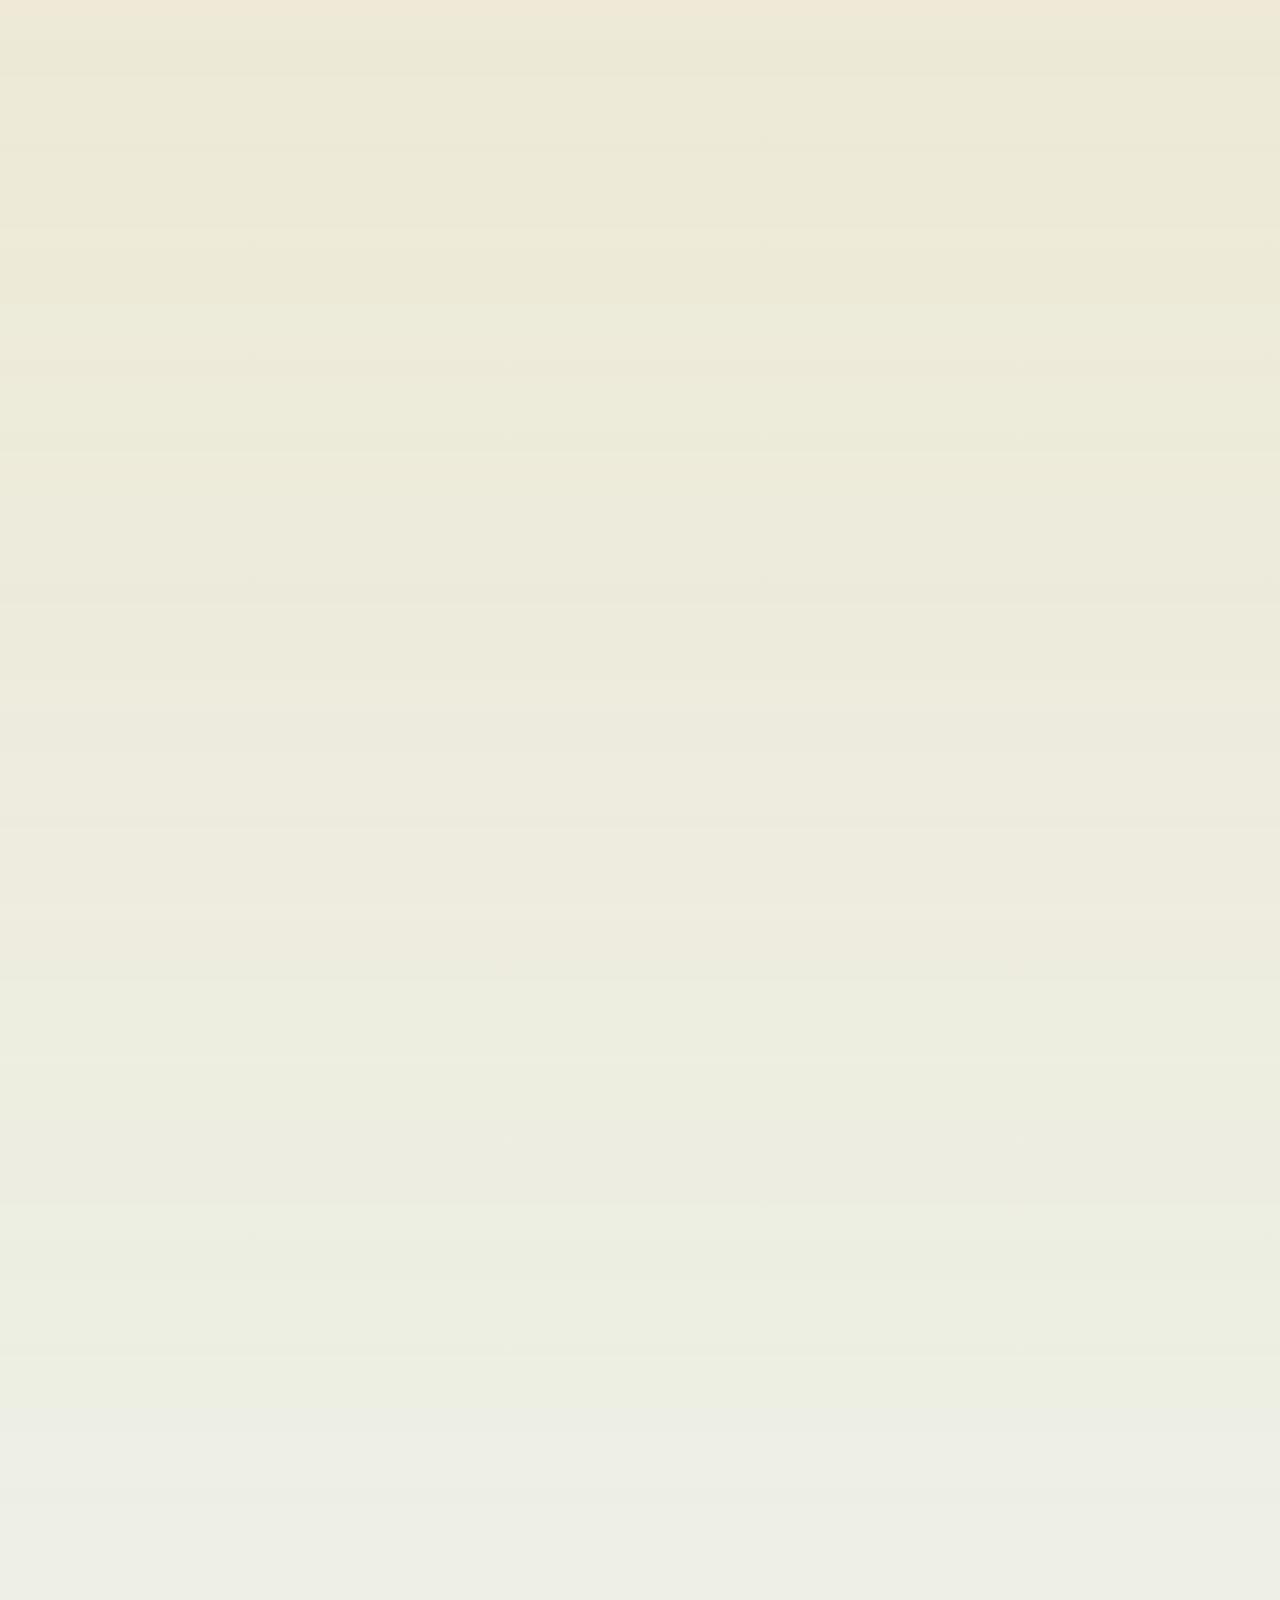
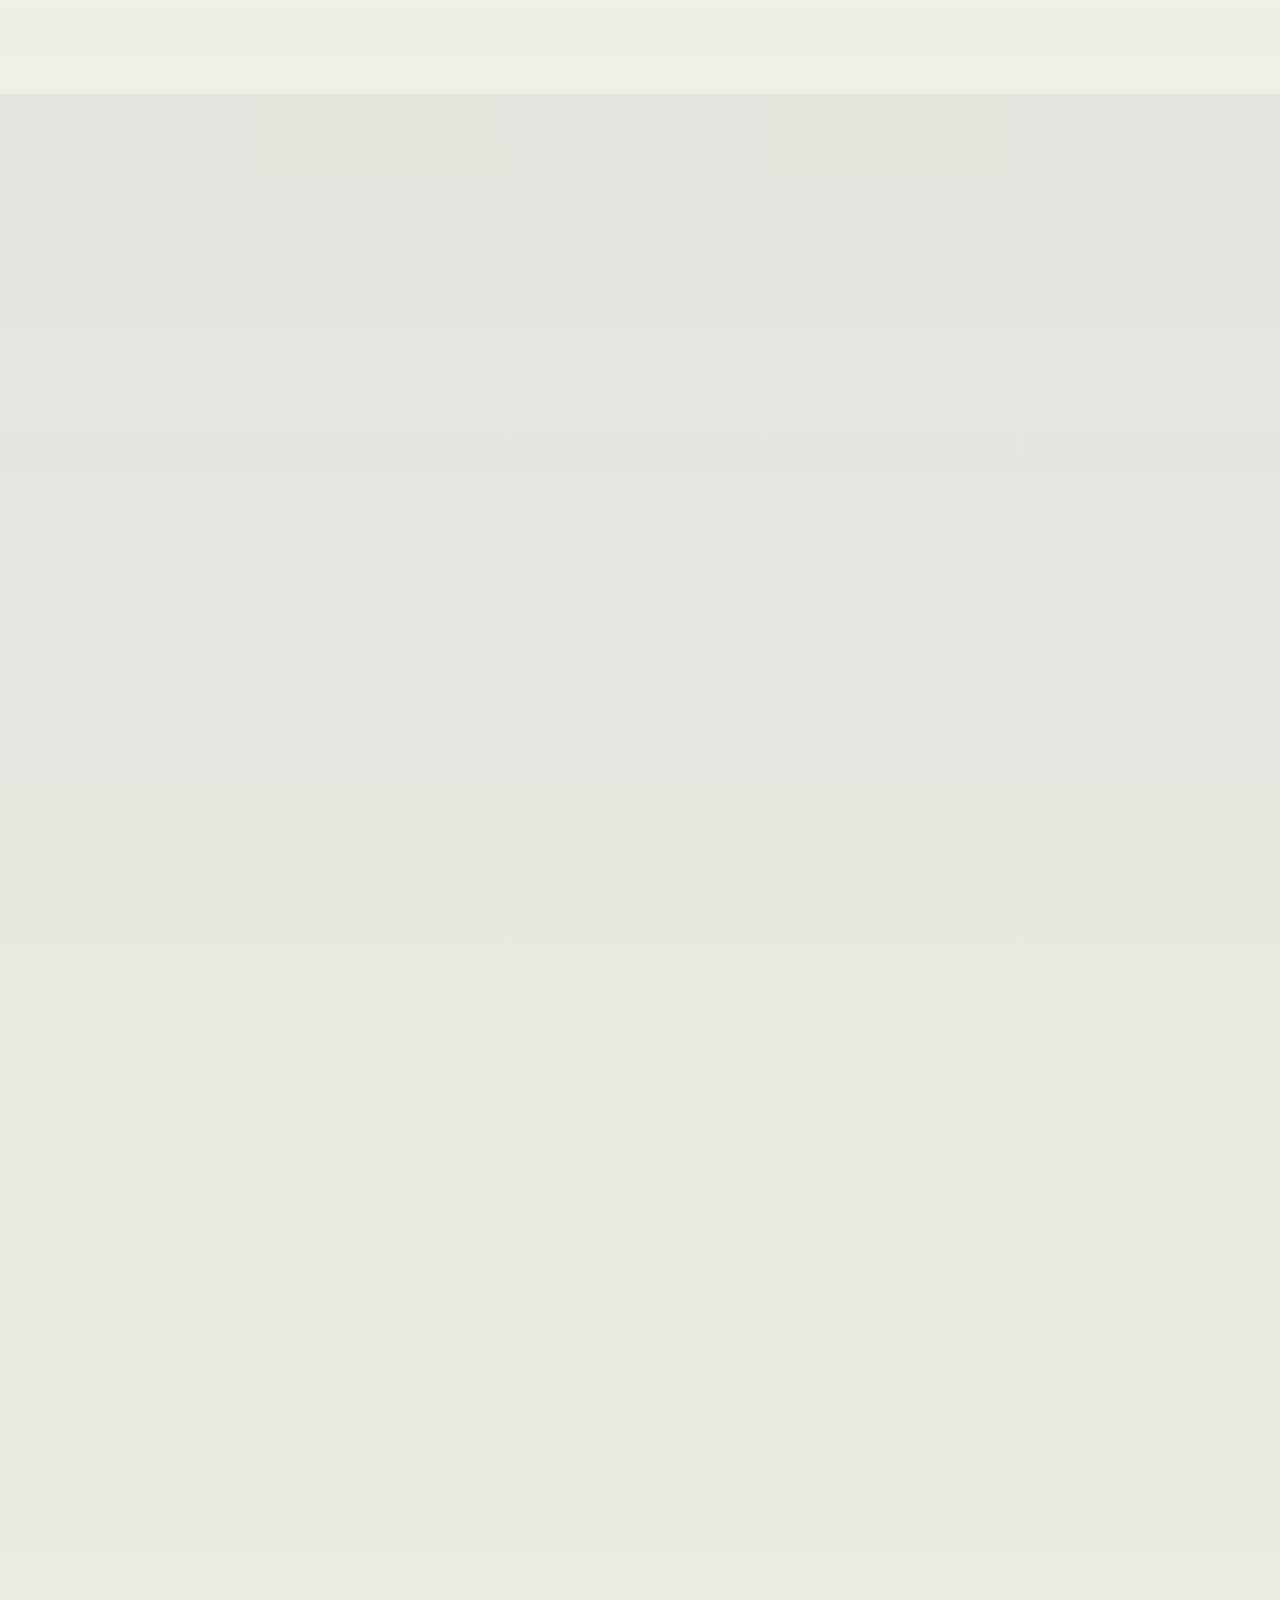
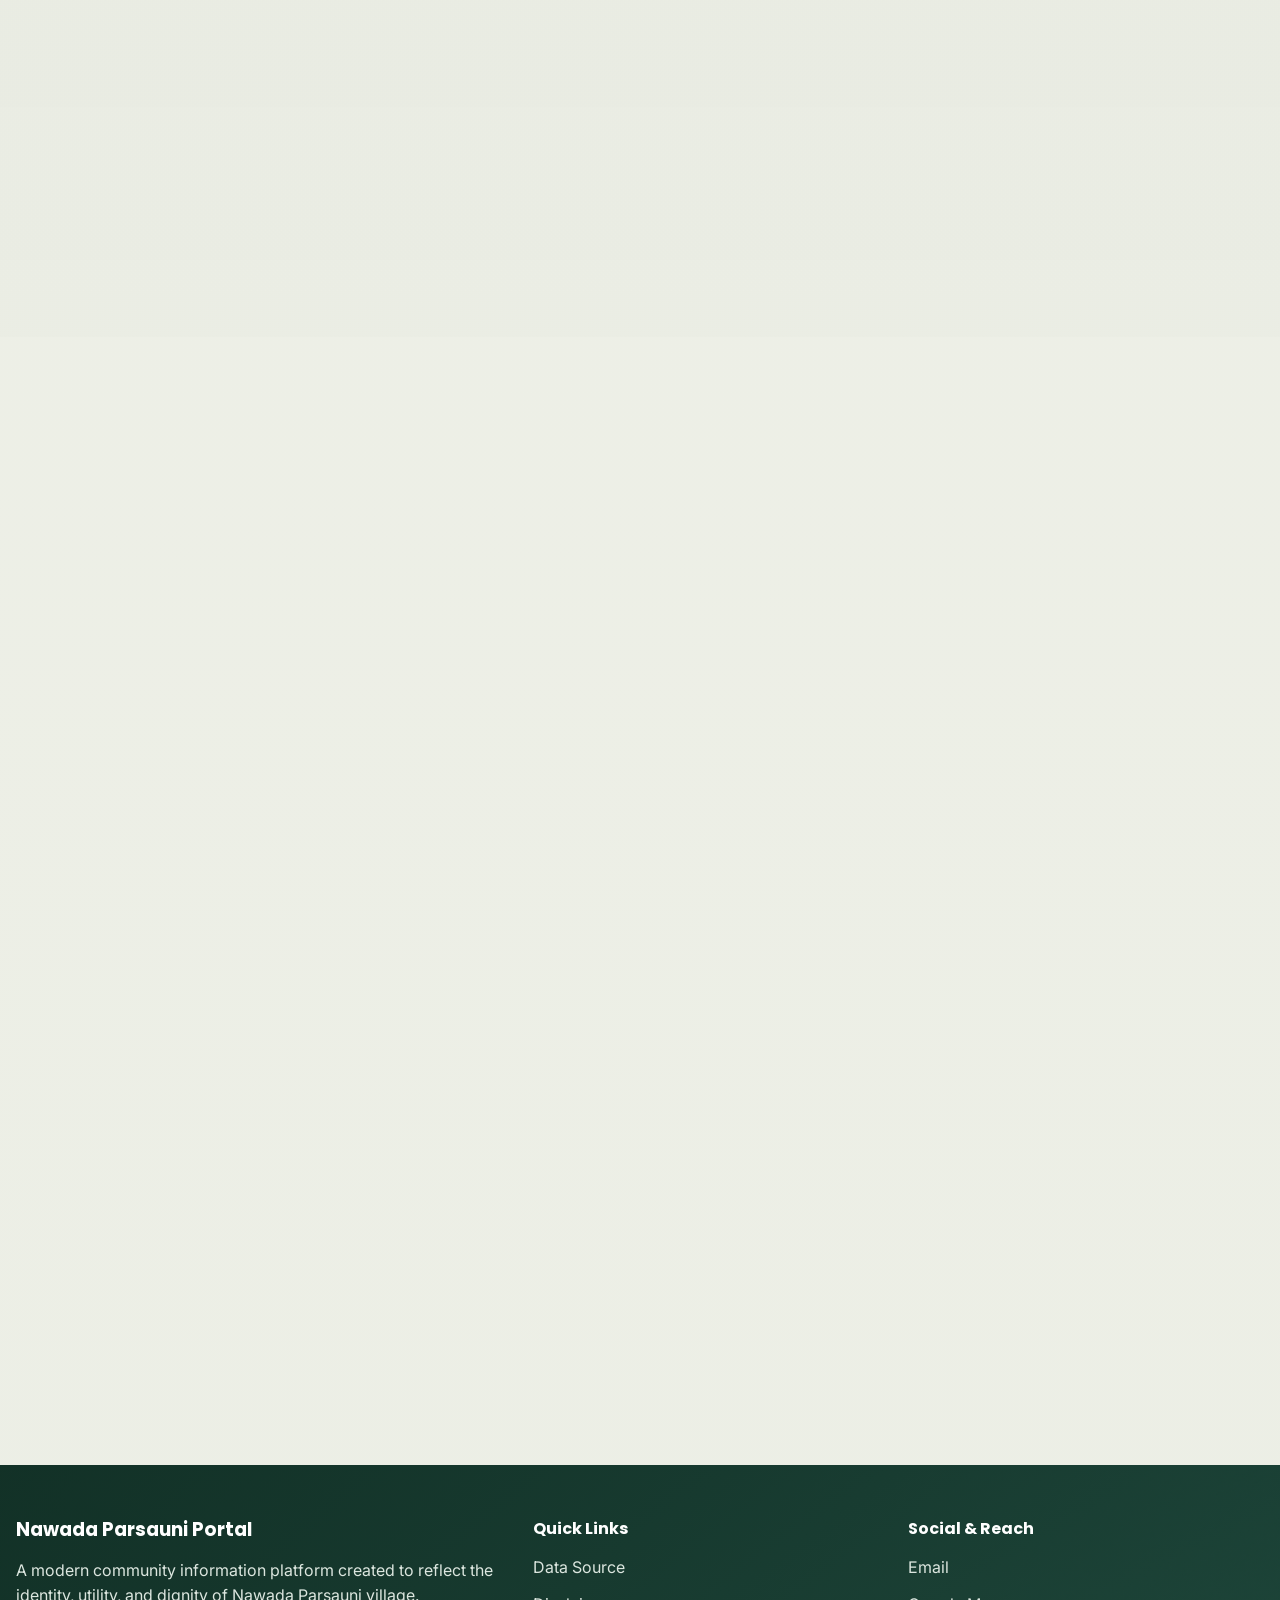
==== commit 37722192: "Upadted new version" ====
--- a/index.html
+++ b/index.html
@@ -184,23 +184,6 @@
       </a>
     </section>
 
-    <section class="section reveal featured-ads-section" id="featured-advertisements" data-reveal="fade-up">
-      <div class="container">
-        <div class="section-head">
-          <div>
-            <p class="section-tag">Local Promotions</p>
-            <h2>Featured Advertisements</h2>
-          </div>
-          <p class="section-intro">Discover hospitals, shops, coaching centers, medical stores, and local services serving Nawada Parsauni and nearby families.</p>
-        </div>
-
-        <div class="advertisement-grid featured-ad-grid" id="featuredAdsGrid" data-ads-limit="6"></div>
-        <div class="section-actions">
-          <a class="btn btn-primary" href="advertisements.html">View All Advertisements</a>
-        </div>
-      </div>
-    </section>
-
     <section class="section reveal" id="about" data-reveal="fade-up">
       <div class="container">
         <div class="section-head">
@@ -822,6 +805,23 @@
       </div>
     </section>
 
+        <section class="section reveal featured-ads-section" id="featured-advertisements" data-reveal="fade-up">
+      <div class="container">
+        <div class="section-head">
+          <div>
+            <p class="section-tag">Local Promotions</p>
+            <h2>Featured Advertisements</h2>
+          </div>
+          <p class="section-intro">Discover hospitals, shops, coaching centers, medical stores, and local services serving Nawada Parsauni and nearby families.</p>
+        </div>
+
+        <div class="advertisement-grid featured-ad-grid" id="featuredAdsGrid" data-ads-limit="6"></div>
+        <div class="section-actions">
+          <a class="btn btn-primary" href="advertisements.html">View All Advertisements</a>
+        </div>
+      </div>
+    </section>
+
     <section class="section reveal local-listings-section" id="business-directory" data-reveal="fade-up">
       <div class="container">
         <div class="section-head">
--- a/style.css
+++ b/style.css
@@ -4285,7 +4285,7 @@
   overflow: hidden;
   margin: -0.35rem -0.35rem 1rem;
   border-radius: 14px;
-  background: #123125;
+  background: #0000;
 }
 
 .ad-poster-image {
@@ -4299,13 +4299,16 @@
 .ad-poster-wrap::after {
   content: "";
   position: absolute;
-  inset: 28% 0 0;
-  background: linear-gradient(180deg, transparent, rgba(9, 18, 14, 0.88));
+  inset: 55% 0 0;
+  background: linear-gradient(180deg, transparent, rgba(9, 18, 14, 0.42));
+  pointer-events: none;
 }
 
 .ad-poster-overlay {
   position: absolute;
-  inset: auto 0 0;
+  left: 0;
+  right: 0;
+  bottom: 0;
   z-index: 1;
   padding: 1rem;
   color: #fff;
